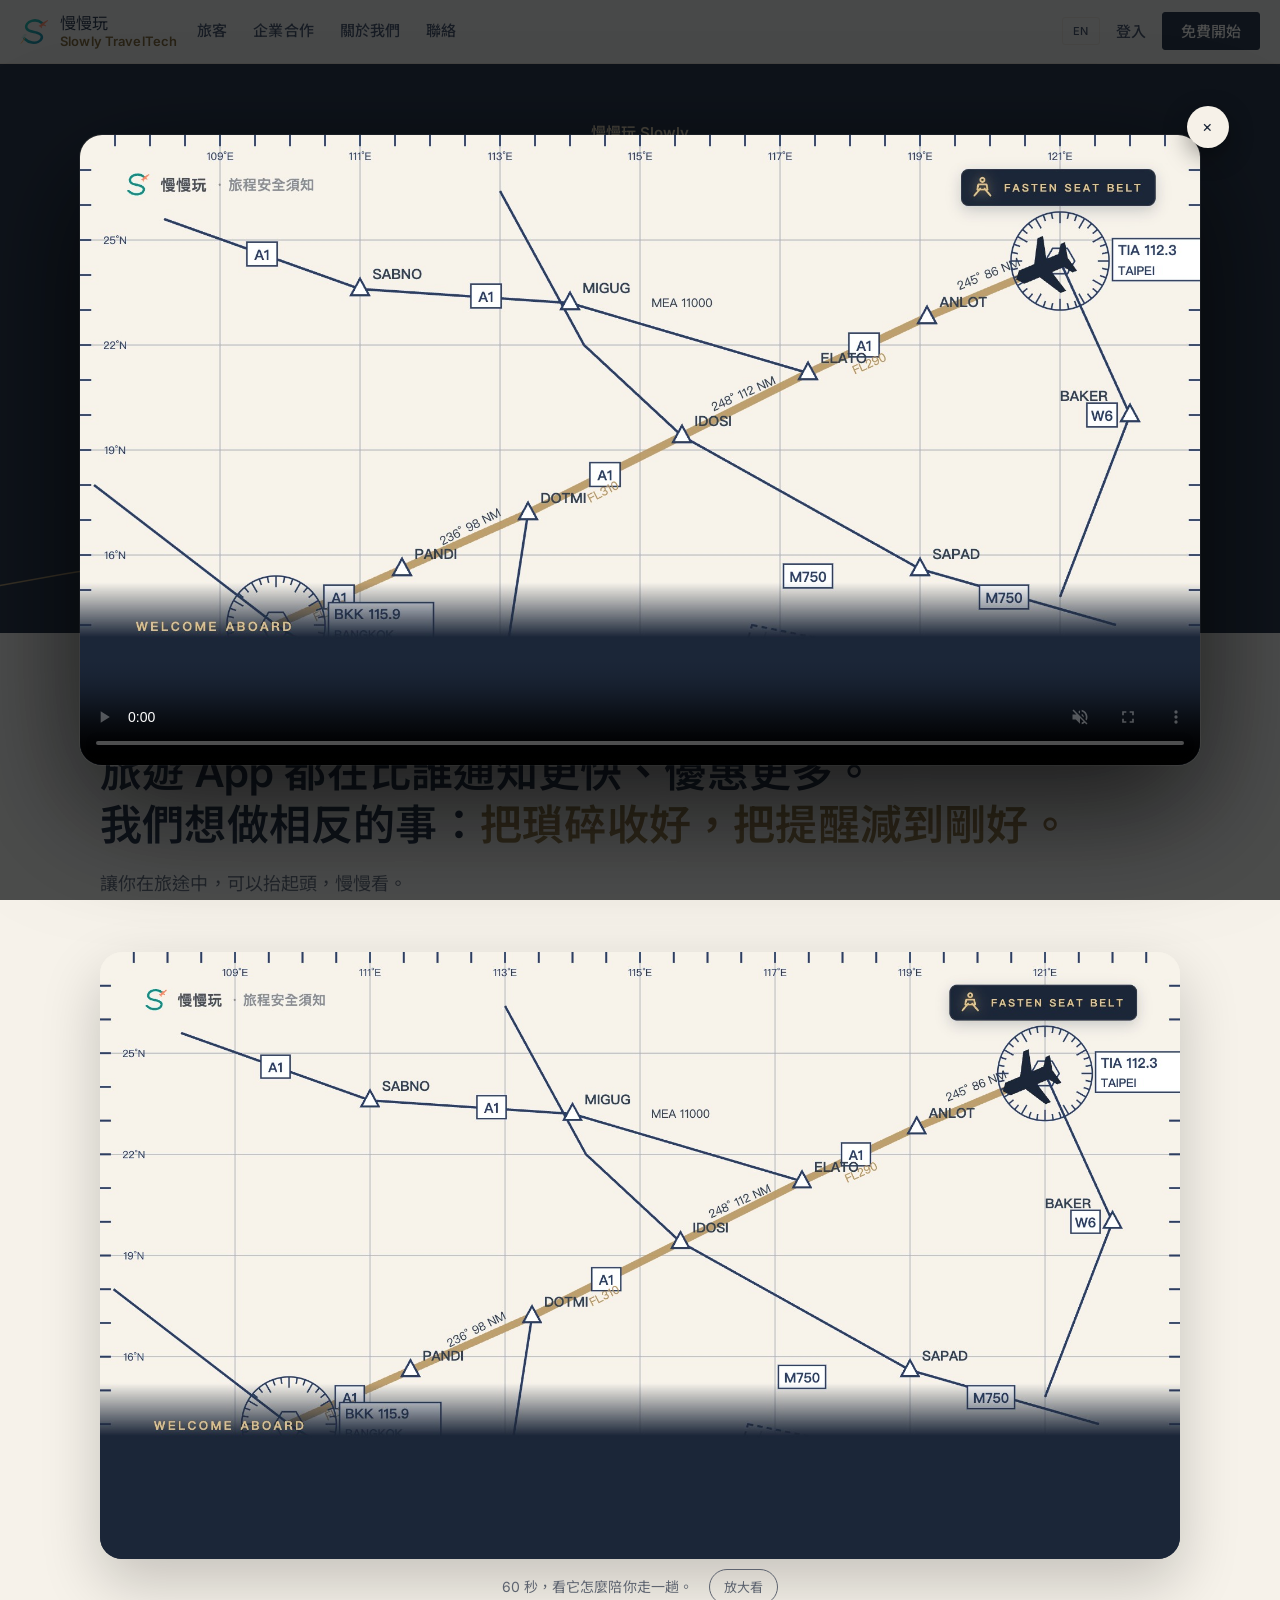
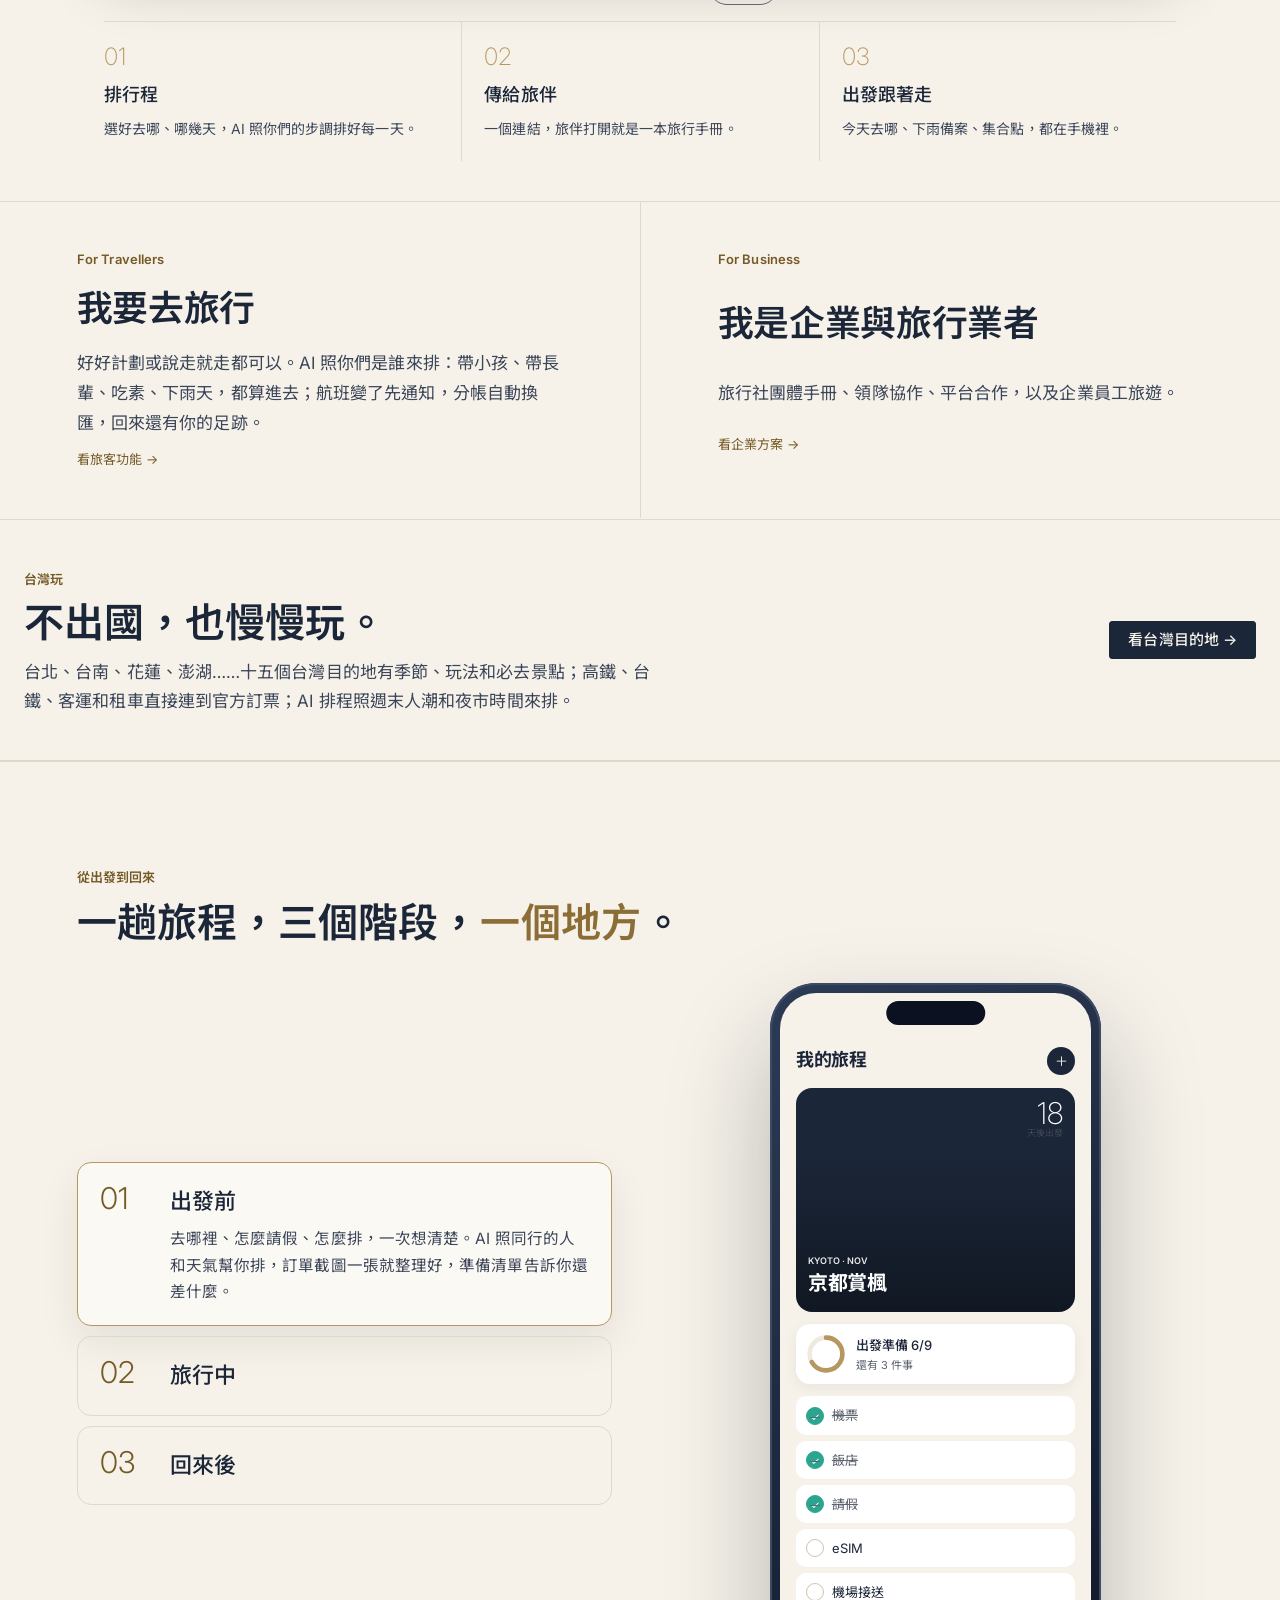
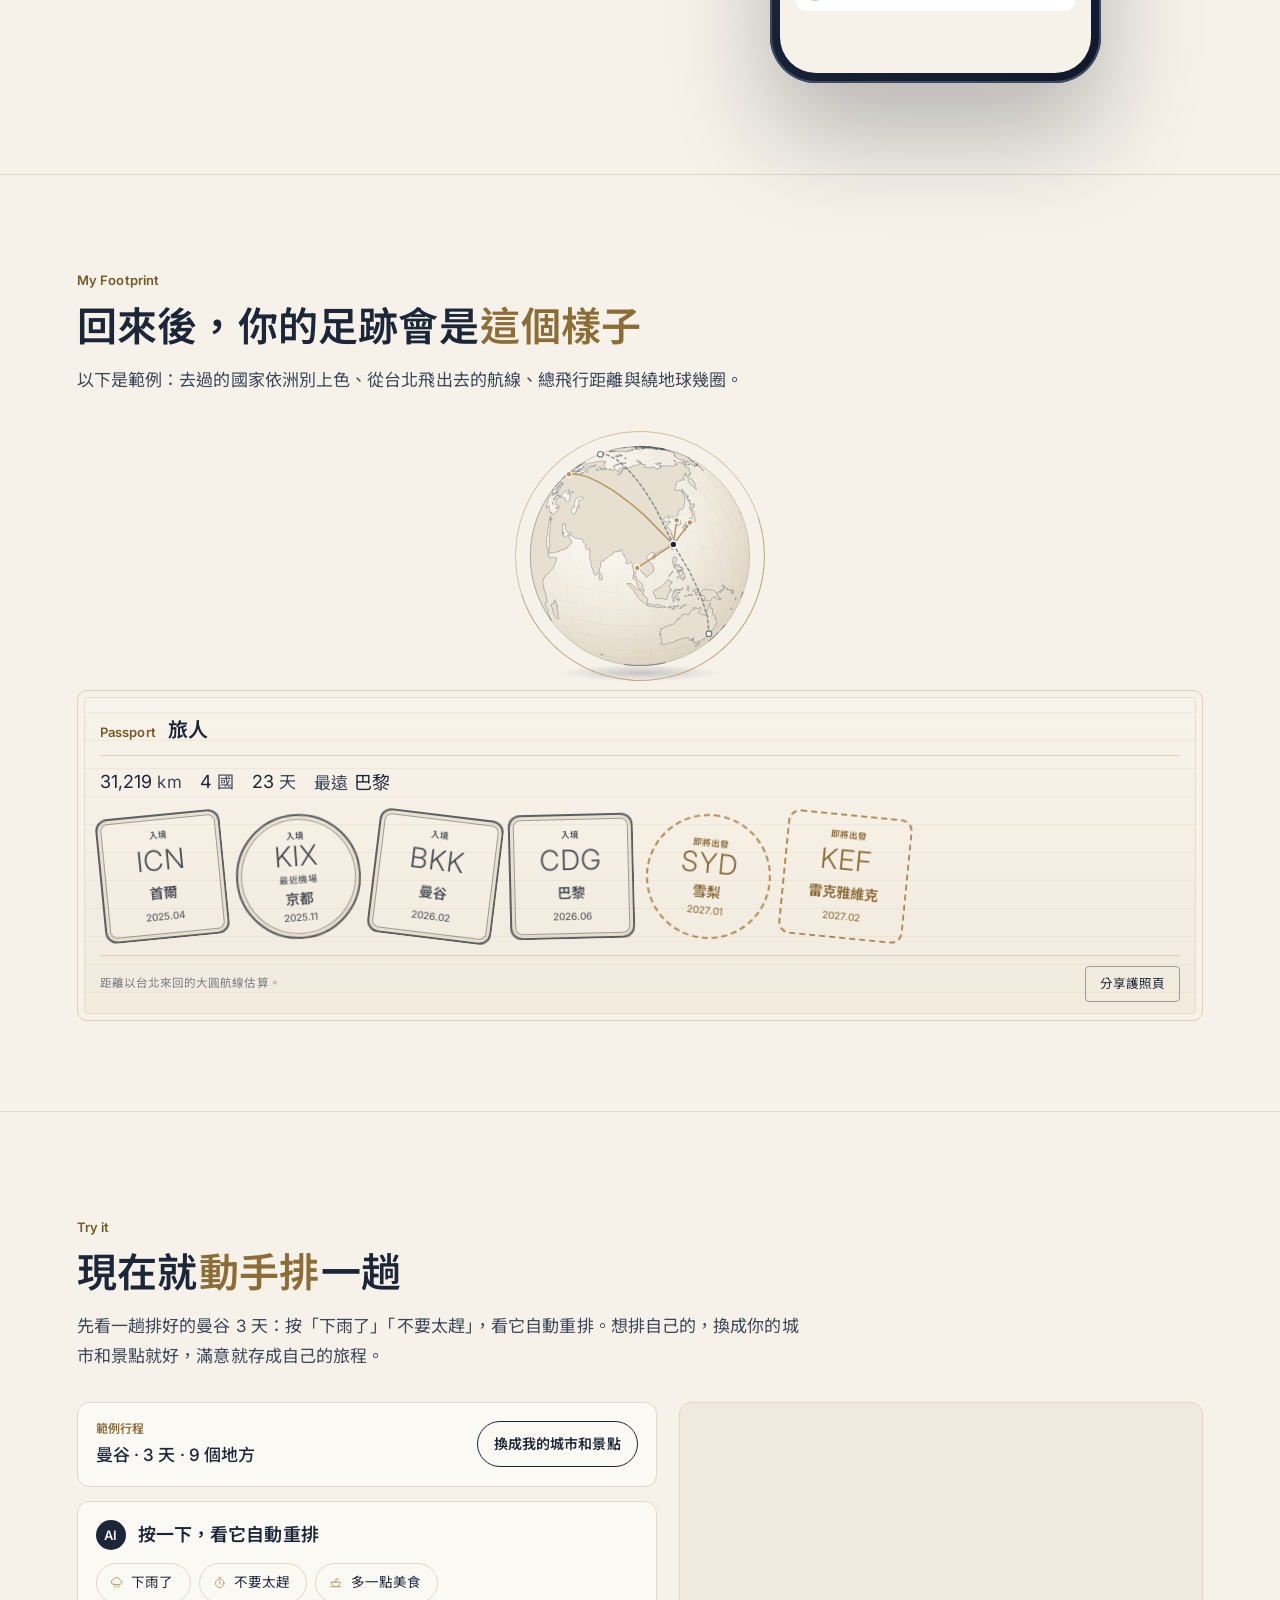
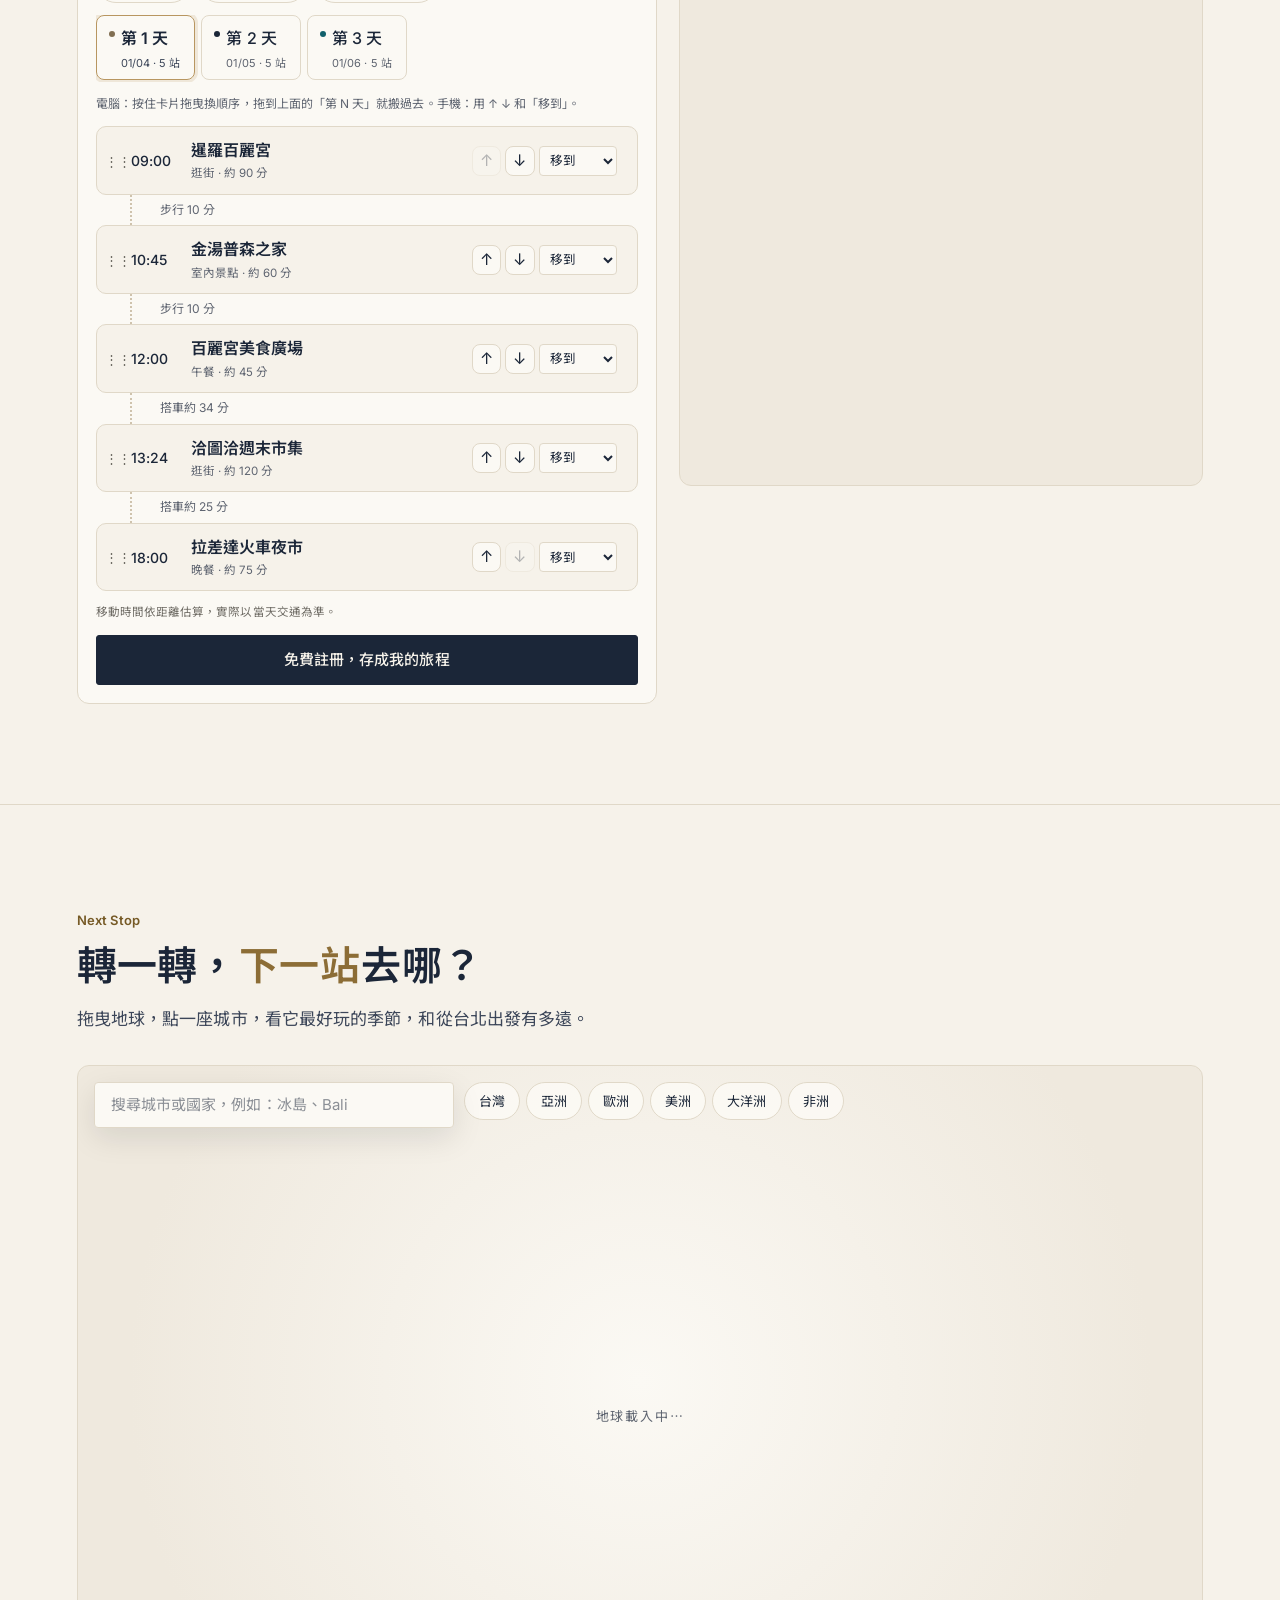
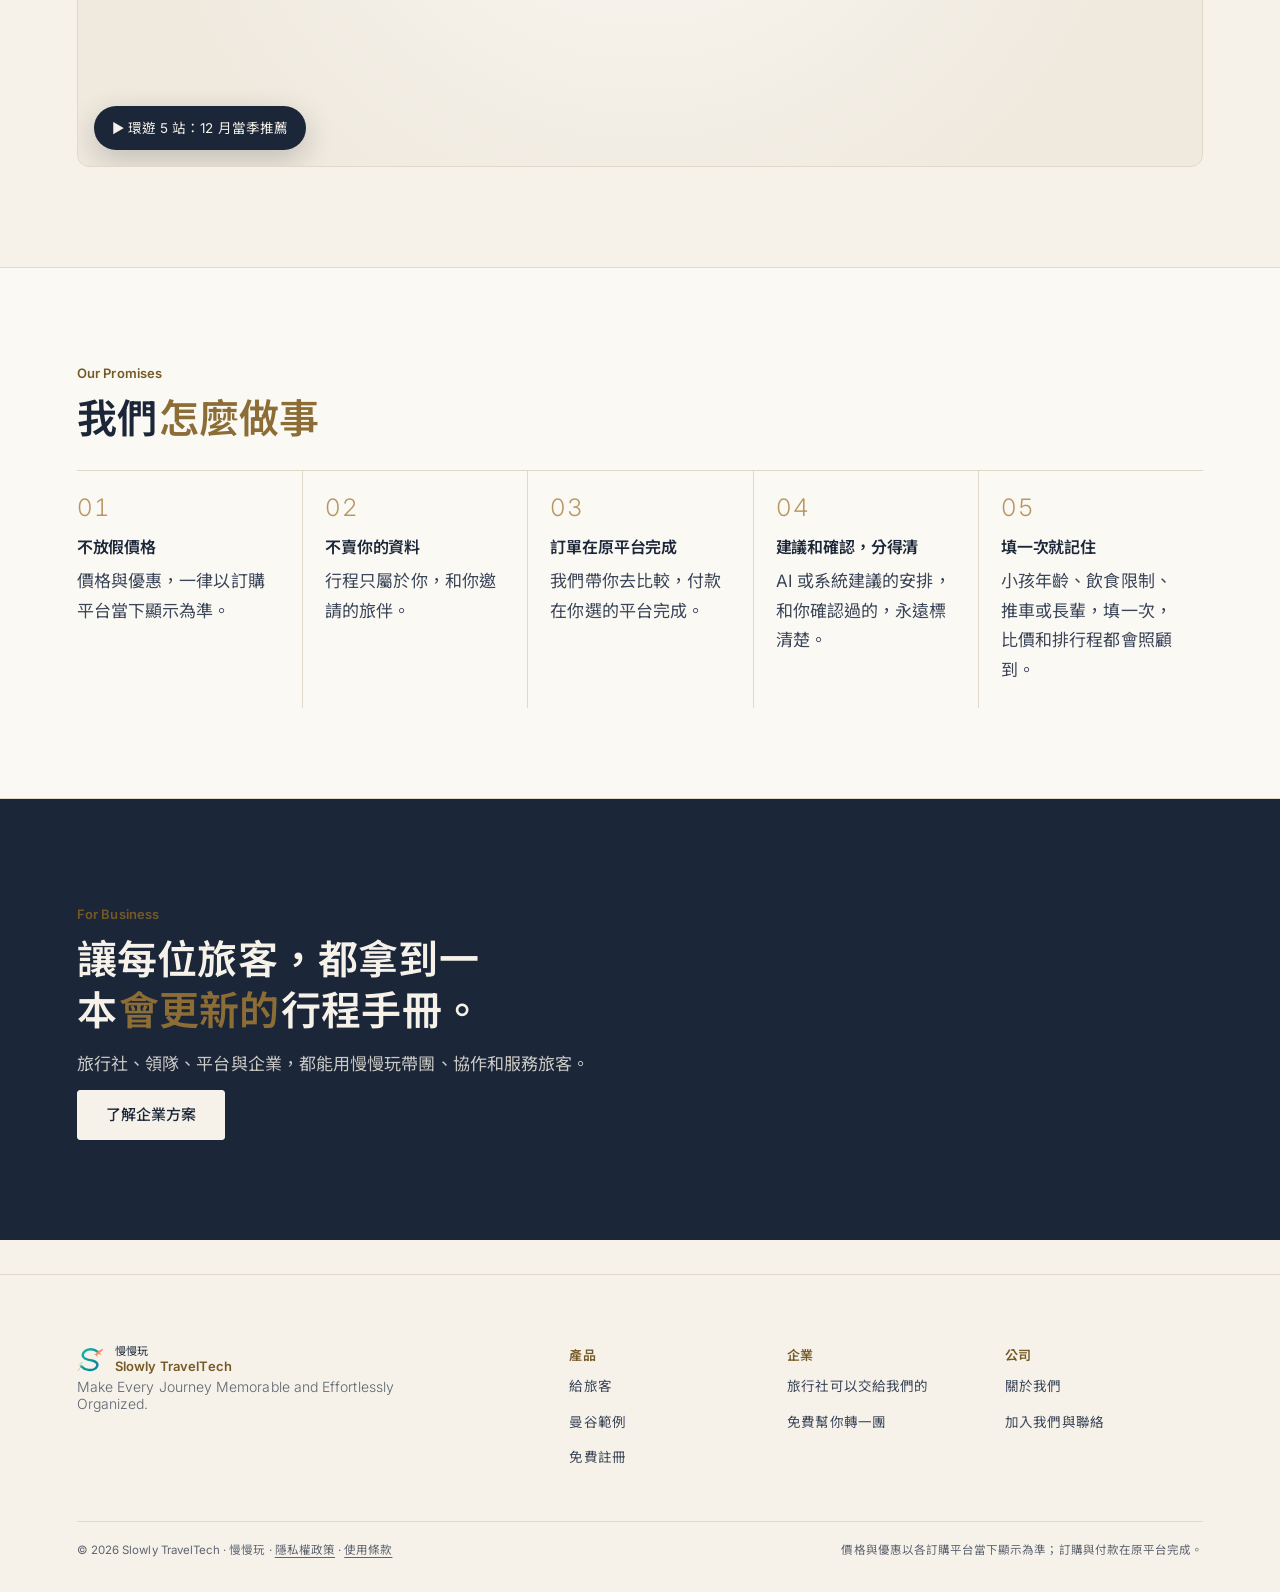
==== index.html @ e97dc0ae "Deploy 2026-11-14T19:51Z" ====
<!doctype html>
<html lang="zh-Hant" data-fonts="https://fonts.googleapis.com/css2?family=Inter:wght@300;400;500;600;700&amp;family=Montserrat:wght@200;300;400;500;600&amp;family=Noto+Sans+TC:wght@400;500;600;700&amp;family=Noto+Serif+TC:wght@600;700&amp;display=swap"><head>
    <script>try{var t=localStorage.getItem("st.theme");if(t==="light"||t==="dark")document.documentElement.setAttribute("data-theme",t)}catch(e){}</script>
    <meta charset="UTF-8">
    <link rel="icon" type="image/svg+xml" href="/favicon.svg">
    <meta name="viewport" content="width=device-width, initial-scale=1.0, viewport-fit=cover">
    <link rel="manifest" href="/manifest.webmanifest">
    <link rel="apple-touch-icon" href="/apple-touch-icon.png">
    <meta name="apple-mobile-web-app-capable" content="yes">
    <meta name="mobile-web-app-capable" content="yes">
    <meta name="apple-mobile-web-app-title" content="慢慢玩">
    <meta name="apple-mobile-web-app-status-bar-style" content="black">
    <meta name="theme-color" content="#111315">
    <title>慢慢玩 Slowly Travel</title>
    <!-- Web fonts load in the background (system fonts show first), so they never hold up the first paint. -->
    <link rel="preconnect" href="https://fonts.googleapis.com">
    <link rel="preconnect" href="https://fonts.gstatic.com" crossorigin="">
    
    
    <style>html{background:#f7f5f1}@media (prefers-color-scheme:dark){html{background:#0e1315}}#splash{z-index:9999;color:#1b2638;background:#f6f2ea;place-items:center;font-family:-apple-system,BlinkMacSystemFont,PingFang TC,sans-serif;transition:opacity .45s;display:grid;position:fixed;inset:0}@media (prefers-color-scheme:dark){html:not([data-theme=light]) #splash{color:#efe8da;background:#0e141e}}html[data-theme=dark] #splash{color:#efe8da;background:#0e141e}#splash.out{opacity:0;pointer-events:none}#splash .box{justify-items:center;gap:10px;display:grid;transform:translateY(-4vh)}#splash svg{width:min(46vw,200px);height:auto;overflow:visible}#splash .route{fill:none;stroke:url(#spTeal);stroke-width:37px;stroke-linecap:round;stroke-linejoin:round;stroke-dasharray:1;stroke-dashoffset:1px;animation:1s cubic-bezier(.6,0,.2,1) .1s forwards spDraw}#splash .trail{fill:none;stroke:#ffad51;stroke-width:13px;stroke-linecap:round;stroke-dasharray:1;stroke-dashoffset:1px;animation:.35s ease-out forwards spDraw}#splash .speed{stroke:#7acfc0;stroke-width:7px;stroke-linecap:round;opacity:0;animation:.3s .9s forwards spFade}#splash .plane{fill:#ff865f;opacity:0;animation:.2s 1.05s forwards spFade}#splash .mover{fill:#ff865f;opacity:0;animation:1s linear .1s forwards spMove}@keyframes spMove{0%,94%{opacity:1}to{opacity:0}}#splash .name{letter-spacing:4px;opacity:0;font-size:30px;font-weight:800;animation:.5s 1.05s forwards spUp}#splash .tag{opacity:0;color:#6c7a7f;font-size:12.5px;font-style:italic;animation:.5s 1.25s forwards spUp}@keyframes spDraw{to{stroke-dashoffset:0}}@keyframes spFade{to{opacity:1}}@keyframes spUp{0%{opacity:0;transform:translateY(8px)}to{opacity:1;transform:none}}@media (prefers-reduced-motion:reduce){#splash .route,#splash .trail{stroke-dashoffset:0;animation:none}#splash .speed,#splash .plane,#splash .name,#splash .tag{opacity:1;animation:none}#splash .mover{display:none}}</style>
    <script type="module" crossorigin="" src="/assets/index-DMIkO0XV.js"></script>
    <link rel="modulepreload" crossorigin="" href="/assets/rolldown-runtime-BCiCTKAo.js">
    <link rel="modulepreload" crossorigin="" href="/assets/react-BWPDF9mI.js">
    <link rel="modulepreload" crossorigin="" href="/assets/jsx-runtime-BB9-612F.js">
    <link rel="modulepreload" crossorigin="" href="/assets/preload-helper-7y9sWmk5.js">
    <link rel="modulepreload" crossorigin="" href="/assets/chunk-6KYCQHYJ-DQcMk07d.js">
    <link rel="modulepreload" crossorigin="" href="/assets/supabase-D91a9Iv4.js">
    <link rel="modulepreload" crossorigin="" href="/assets/coords-pobQV2vf.js">
    <link rel="modulepreload" crossorigin="" href="/assets/trips-D-4yYTew.js">
    <link rel="modulepreload" crossorigin="" href="/assets/world-uUk4-pn1.js">
    <link rel="modulepreload" crossorigin="" href="/assets/offline-BygWJne4.js">
    <link rel="modulepreload" crossorigin="" href="/assets/Logo-CnpI1TXA.js">
    <link rel="modulepreload" crossorigin="" href="/assets/TabBar-CEcFlORq.js">
    <link rel="stylesheet" crossorigin="" href="/assets/TabBar-BvXiDhT3.css">
    <link rel="stylesheet" crossorigin="" href="/assets/index-0y_d_IKF.css">
  <link rel="stylesheet" crossorigin="" href="/assets/pitch-B2k4QVOw.css"><link rel="stylesheet" crossorigin="" href="/assets/Shell-naMZUUMA.css"><link rel="stylesheet" crossorigin="" href="/assets/brand-BbSCTPzj.css"><link rel="stylesheet" crossorigin="" href="/assets/TourVideo-DqAeJHIO.css"><link rel="stylesheet" crossorigin="" href="/assets/Passport-BInIwWcR.css"></head>
  <body>
    
    
    <div id="root" data-pre="1"><div class="mmw site"><a href="#main" class="site-skip">跳到主要內容</a><header class="site-bar"><a class="site-logo" aria-label="慢慢玩 Slowly TravelTech" href="/" data-discover="true"><svg viewBox="-4 -26 428 392" width="30" height="27.476635514018692" aria-hidden="true" style="display: block; flex: 0 0 auto;"><defs><linearGradient id="teal_r_4_" x1="0" y1="0" x2="1" y2="1"><stop stop-color="#18b89f"></stop><stop offset="1" stop-color="#087f9c"></stop></linearGradient></defs><path d="M309 45 C269 12 216 0 164 15 C105 31 72 78 89 121 C108 167 179 168 237 184 C292 200 318 227 304 266 C288 309 230 332 168 324 C124 319 90 299 61 270" fill="none" stroke="url(#teal_r_4_)" stroke-width="37" stroke-linecap="round" stroke-linejoin="round"></path><path d="M64 262 C43 291 28 313 12 335" fill="none" stroke="#ffad51" stroke-width="13" stroke-linecap="round"></path><path d="M312 41 L392 13 Q400 11 403 17 Q405 22 398 27 L340 66 L363 86 Q367 90 364 94 Q361 98 356 95 L323 79 L300 96 L303 111 Q304 116 299 117 Q295 118 292 113 L280 91 L264 83 L261 77 Q260 73 265 72 L281 71 L300 53 Q304 49 312 41Z" fill="#ff865f" transform="rotate(-8 331 65)"></path><path d="M55 214h29M38 232h34M25 250h29" stroke="#7acfc0" stroke-width="7" stroke-linecap="round"></path></svg><span>慢慢玩<small>Slowly TravelTech</small></span></a><nav class="site-nav" aria-label="主選單"><a class="" href="/travelers" data-discover="true">旅客</a><a class="" href="/business" data-discover="true">企業合作</a><a class="" href="/about" data-discover="true">關於我們</a><a class="" href="/contact" data-discover="true">聯絡</a><span class="site-nav-end"><button type="button" class="site-lang" aria-label="Language">EN</button><a class="site-in" href="/login" data-discover="true">登入</a><a class="site-cta" href="/signup" data-discover="true">免費開始</a></span></nav><button type="button" class="site-burger" aria-expanded="false" aria-label="選單"><i></i><i></i></button></header><main id="main"><section class="rh"><svg class="rh-route" viewBox="0 0 1280 179" preserveAspectRatio="none" aria-hidden="true"><path class="rh-ghost" d="M-40 140 C 358 61, 819 39, 1178 98"></path><path class="rh-arc" d="M-40 140 C 358 61, 819 39, 1178 98" style="stroke-dasharray: 99999; stroke-dashoffset: 99999;"></path><g class="rh-land"><circle cx="1178" cy="98" r="4.5"></circle><text x="1178" y="132" text-anchor="middle">TPE</text><text class="sub" x="1178" y="150" text-anchor="middle">TAIWAN</text></g><g class="rh-plane" opacity="0"><g transform="rotate(90) scale(1.7) translate(-12 -12)"><path d="M21 16v-2l-8-5V3.5c0-.83-.67-1.5-1.5-1.5S10 2.67 10 3.5V9l-8 5v2l8-2.5V19l-2 1.5V22l3.5-1 3.5 1v-1.5L13 19v-5.5l8 2.5z"></path></g></g></svg><div class="rh-in"><p class="rh-eb">慢慢玩 Slowly</p><h1><span>好的旅行，</span><span>不是排得最滿，</span><br><span>是記得最多。</span></h1><p class="rh-lead">把瑣碎的安排交給慢慢玩，你在旅途中抬起頭，慢慢看。</p></div></section><section class="why rv in"><h2><span>旅遊 App 都在比誰</span><span>通知更快、優惠更多。</span><br><span>我們想做相反的事：</span><em><span>把瑣碎收好，</span><span>把提醒減到剛好。</span></em></h2><p>讓你在旅途中，可以抬起頭，慢慢看。</p></section><section class="why-video"><figure class="tour-inline"><video src="/video/tour-h.mp4" poster="/video/tour-h.jpg" preload="metadata" autoplay="" loop="" playsinline="" style="background-image: url(&quot;/video/tour-h.jpg&quot;); background-size: cover; background-position: center center;"></video><figcaption><span>60 秒，看它怎麼陪你走一趟。</span><button type="button">放大看</button></figcaption></figure></section><section class="how3s rv in" aria-label="怎麼用"><div><em>01</em><b>排行程</b><p>選好去哪、哪幾天，AI 照你們的步調排好每一天。</p></div><div><em>02</em><b>傳給旅伴</b><p>一個連結，旅伴打開就是一本旅行手冊。</p></div><div><em>03</em><b>出發跟著走</b><p>今天去哪、下雨備案、集合點，都在手機裡。</p></div></section><section class="doors"><a class="door rv in" href="/travelers" data-discover="true"><span class="eyebrow">For Travellers</span><b>我要去旅行</b><p>好好計劃或說走就走都可以。AI 照你們是誰來排：帶小孩、帶長輩、吃素、下雨天，都算進去；航班變了先通知，分帳自動換匯，回來還有你的足跡。</p><em>看旅客功能 →</em></a><a class="door rv in" href="/business" data-discover="true"><span class="eyebrow">For Business</span><b>我是企業與旅行業者</b><p>旅行社團體手冊、領隊協作、平台合作，以及企業員工旅遊。</p><em>看企業方案 →</em></a></section><section class="tw-strip rv in"><div><span class="eyebrow">台灣玩</span><h2>不出國，也慢慢玩。</h2><p>台北、台南、花蓮、澎湖……十五個台灣目的地有季節、玩法和必去景點；高鐵、台鐵、客運和租車直接連到官方訂票；AI 排程照週末人潮和夜市時間來排。</p></div><a class="site-cta" href="/explore?c=taiwan" data-discover="true">看台灣目的地 →</a></section><section class="sc2"><div class="sc2-head rv in"><span class="eyebrow">從出發到回來</span><h2>一趟旅程，三個階段，<em class="hl">一個地方</em>。</h2></div><div class="sc2-grid"><div class="sc2-tabs" role="tablist" aria-label="旅程階段"><button type="button" role="tab" aria-selected="true" class="on"><em>01</em><span><b>出發前</b><small>去哪裡、怎麼請假、怎麼排，一次想清楚。AI 照同行的人和天氣幫你排，訂單截圖一張就整理好，準備清單告訴你還差什麼。</small></span></button><button type="button" role="tab" aria-selected="false" class=""><em>02</em><span><b>旅行中</b><small>登機證、今天的路線、旅伴的更新，打開就有。登機門改了先通知你，分帳自動換匯。</small></span></button><button type="button" role="tab" aria-selected="false" class=""><em>03</em><span><b>回來後</b><small>飛了多遠、去過哪些國家，收成一頁屬於你的足跡。</small></span></button></div><p class="sc2-mtext">去哪裡、怎麼請假、怎麼排，一次想清楚。AI 照同行的人和天氣幫你排，訂單截圖一張就整理好，準備清單告訴你還差什麼。</p><div class="sc2-stage" aria-live="polite"><div class="sc-phone sc2-phone"><div class="sc-layer on"><div class="sc-screen"><div class="sc-top"><b>我的旅程</b><i>＋</i></div><div class="sc-cover" style="background-image: linear-gradient(rgba(0, 0, 0, 0) 30%, rgba(14, 20, 30, 0.8)), url(&quot;https://thumb.wikimedia.org/wikipedia/commons/thumb/a/ae/Kiyomizu-dera%2C_Kyoto%2C_November_2016_-02.jpg/500px-Kiyomizu-dera%2C_Kyoto%2C_November_2016_-02.jpg?utm_source=commons.wikimedia.org&amp;utm_campaign=imageinfo&amp;utm_content=thumbnail&quot;);"><span>KYOTO · NOV</span><b>京都賞楓</b><em>18<small>天後出發</small></em></div><div class="sc-ready"><svg viewBox="0 0 44 44"><circle cx="22" cy="22" r="18" class="bg"></circle><circle cx="22" cy="22" r="18" class="fg"></circle></svg><div><b>出發準備 6/9</b><small>還有 3 件事</small></div></div><ul class="sc-check"><li class="ok"><i>✓</i>機票</li><li class="ok"><i>✓</i>飯店</li><li class="ok"><i>✓</i>請假</li><li class=""><i></i>eSIM</li><li class=""><i></i>機場接送</li></ul></div></div><div class="sc-layer"><div class="sc-screen"><div class="sc-top"><b>第 1 天 · 京都</b><i>⋯</i></div><div class="sc-push"><i><svg class="si" viewBox="0 0 24 24" aria-hidden="true"><path d="M10.5 13.5 4 11l1-1.6 6.6 1.6 4.6-4.6a1.4 1.4 0 0 1 2 2l-4.6 4.6 1.6 6.6-1.6 1-2.5-6.5-3.3 3.3.3 2.4-1.1 1.1-1.5-3.2-3.2-1.5 1.1-1.1 2.4.3Z"></path></svg></i><span><b>航班 TPE → KIX</b><small>登機門公布：B7（第 1 航廈）</small></span><em>現在</em></div><div class="sc-bp"><small>BOARDING PASS</small><div><b>TPE</b><span><svg class="si" viewBox="0 0 24 24" aria-hidden="true"><path d="M10.5 13.5 4 11l1-1.6 6.6 1.6 4.6-4.6a1.4 1.4 0 0 1 2 2l-4.6 4.6 1.6 6.6-1.6 1-2.5-6.5-3.3 3.3.3 2.4-1.1 1.1-1.5-3.2-3.2-1.5 1.1-1.1 2.4.3Z"></path></svg></span><b>KIX</b></div><div class="sc-bp-t"><span>08:50</span><span>12:35</span></div><div class="sc-bp-f"><span><small>登機</small>08:10</span><span><small>登機門</small>B7</span><span><small>座位</small>32A</span></div></div><ol class="sc-day"><li><em>14:30</em>入住飯店 · 四條</li><li><em>16:00</em>清水寺</li><li><em>18:30</em>先斗町晚餐</li></ol></div></div><div class="sc-layer"><div class="sc-screen sc-after"><div class="sc-top"><b>我的足跡</b><i>↗</i></div><svg class="sc-globe" viewBox="0 0 120 120" aria-hidden="true"><defs><radialGradient id="scG" cx="36%" cy="30%" r="75%"><stop offset="0%" stop-color="#fffdf8"></stop><stop offset="65%" stop-color="#efe8dc"></stop><stop offset="100%" stop-color="#d8cdb9"></stop></radialGradient></defs><ellipse cx="60" cy="60" rx="56" ry="56" fill="none" stroke="#b89660" stroke-opacity=".5" transform="rotate(-18 60 60)"></ellipse><circle cx="60" cy="60" r="46" fill="url(#scG)" stroke="#cdbfa6"></circle><path d="M36 48c6-8 16-10 22-6s4 10 12 10 10-6 16-2M30 70c8 2 12 8 20 6s10-8 18-6 8 8 16 6" fill="none" stroke="#1b2638" stroke-opacity=".45" stroke-width=".8"></path><path d="M66 62 Q78 44 92 50" fill="none" stroke="#b89660" stroke-width="1.6"></path><path d="M66 62 Q58 78 46 80" fill="none" stroke="#b89660" stroke-width="1.6"></path><circle cx="66" cy="62" r="2.6" fill="#1b2638"></circle><circle cx="92" cy="50" r="2.2" fill="#b89660"></circle><circle cx="46" cy="80" r="2.2" fill="#b89660"></circle></svg><p class="sc-pline"><b>12,480</b> km · <b>3</b> 國 · <b>14</b> 天</p><div class="sc-stamps"><span class=""><b>ICN</b><small>首爾</small><em>2025.04</em></span><span class="round"><b>KIX</b><small>京都</small><em>2025.11</em></span><span class=""><b>BKK</b><small>曼谷</small><em>2026.02</em></span></div></div></div></div></div></div></section><section class="fp-sec"><div class="try-h rv in"><span class="eyebrow">My Footprint</span><h2>回來後，你的足跡會是<em class="hl">這個樣子</em></h2><p>以下是範例：去過的國家依洲別上色、從台北飛出去的航線、總飛行距離與繞地球幾圈。</p></div><div class="rv in"><div class="pp"><div class="pp-globe"><svg viewBox="0 0 280 280" role="img" aria-label="地球儀：從台北飛往 首爾、京都、曼谷、巴黎、雪梨、雷克雅維克"><defs><radialGradient id="ppLight" cx="36%" cy="30%" r="75%"><stop offset="0%" stop-color="#fffdf8"></stop><stop offset="60%" stop-color="#f1ebdf"></stop><stop offset="100%" stop-color="#ddd3c1"></stop></radialGradient><radialGradient id="ppShadow" cx="50%" cy="50%" r="50%"><stop offset="0%" stop-color="#1b2638" stop-opacity=".22"></stop><stop offset="100%" stop-color="#1b2638" stop-opacity="0"></stop></radialGradient></defs><ellipse cx="140" cy="266" rx="87.5" ry="9" fill="url(#ppShadow)"></ellipse><ellipse cx="140" cy="140" rx="134" ry="134" class="pp-orbit" transform="rotate(-18 140 140)"></ellipse><path d="M140,258L135.882,257.928L131.769,257.713L127.666,257.354L123.578,256.852L119.51,256.207L115.466,255.421L111.453,254.495L107.475,253.429L103.536,252.225L99.642,250.884L95.796,249.408L92.005,247.798L88.272,246.058L84.602,244.188L81,242.191L77.47,240.07L74.015,237.826L70.641,235.464L67.352,232.985L64.151,230.393L61.043,227.691L58.03,224.882L55.118,221.97L52.309,218.957L49.607,215.849L47.015,212.648L44.536,209.359L42.174,205.985L39.93,202.53L37.809,199L35.812,195.398L33.942,191.728L32.202,187.995L30.592,184.204L29.116,180.358L27.775,176.464L26.571,172.525L25.505,168.547L24.579,164.534L23.793,160.49L23.148,156.422L22.646,152.334L22.287,148.231L22.072,144.118L22,140L22.072,135.882L22.287,131.769L22.646,127.666L23.148,123.578L23.793,119.51L24.579,115.466L25.505,111.453L26.571,107.475L27.775,103.536L29.116,99.642L30.592,95.796L32.202,92.005L33.942,88.272L35.812,84.602L37.809,81L39.93,77.47L42.174,74.015L44.536,70.641L47.015,67.352L49.607,64.151L52.309,61.043L55.118,58.03L58.03,55.118L61.043,52.309L64.151,49.607L67.352,47.015L70.641,44.536L74.015,42.174L77.47,39.93L81,37.809L84.602,35.812L88.272,33.942L92.005,32.202L95.796,30.592L99.642,29.116L103.536,27.775L107.475,26.571L111.453,25.505L115.466,24.579L119.51,23.793L123.578,23.148L127.666,22.646L131.769,22.287L135.882,22.072L140,22L144.118,22.072L148.231,22.287L152.334,22.646L156.422,23.148L160.49,23.793L164.534,24.579L168.547,25.505L172.525,26.571L176.464,27.775L180.358,29.116L184.204,30.592L187.995,32.202L191.728,33.942L195.398,35.812L199,37.809L202.53,39.93L205.985,42.174L209.359,44.536L212.648,47.015L215.849,49.607L218.957,52.309L221.97,55.118L224.882,58.03L227.691,61.043L230.393,64.151L232.985,67.352L235.464,70.641L237.826,74.015L240.07,77.47L242.191,81L244.188,84.602L246.058,88.272L247.798,92.005L249.408,95.796L250.884,99.642L252.225,103.536L253.429,107.475L254.495,111.453L255.421,115.466L256.207,119.51L256.852,123.578L257.354,127.666L257.713,131.769L257.928,135.882L258,140L257.928,144.118L257.713,148.231L257.354,152.334L256.852,156.422L256.207,160.49L255.421,164.534L254.495,168.547L253.429,172.525L252.225,176.464L250.884,180.358L249.408,184.204L247.798,187.995L246.058,191.728L244.188,195.398L242.191,199L240.07,202.53L237.826,205.985L235.464,209.359L232.985,212.648L230.393,215.849L227.691,218.957L224.882,221.97L221.97,224.882L218.957,227.691L215.849,230.393L212.648,232.985L209.359,235.464L205.985,237.826L202.53,240.07L199,242.191L195.398,244.188L191.728,246.058L187.995,247.798L184.204,249.408L180.358,250.884L176.464,252.225L172.525,253.429L168.547,254.495L164.534,255.421L160.49,256.207L156.422,256.852L152.334,257.354L148.231,257.713L144.118,257.928L140,258Z" fill="url(#ppLight)" class="pp-sphere"></path><path d="M22.282,131.854L25.793,111.304L33.339,91.768L44.653,73.936L59.336,58.437L76.868,45.82L96.631,36.531L117.925,30.896L140,29.116M139.045,257.996L138.3,252.529L137.713,236.648L137.337,211.821L137.208,180.347L137.421,134.842L138.026,90.123L138.932,52.997L140,29.116M257.718,148.146L257.967,140.955L255.7,119.304L248.987,98.449L238.086,79.19L223.415,62.269L205.539,48.334L185.144,37.922L163.014,31.433L140,29.116M140.955,22.004L140,29.116M22,140L22.024,140.806L22.239,142.565L22.678,144.32L23.34,146.066L24.225,147.8L25.33,149.52L26.653,151.222L28.192,152.902L29.944,154.558L31.906,156.186L34.073,157.783L36.442,159.347L39.008,160.873L41.766,162.36L44.711,163.804L47.837,165.203L51.139,166.554L54.611,167.854L58.244,169.102L62.034,170.294L65.971,171.428L70.05,172.503L74.262,173.515L78.599,174.464L83.052,175.347L87.615,176.163L92.277,176.91L97.029,177.587L101.864,178.193L106.771,178.725L111.741,179.184L116.766,179.568L121.834,179.877L126.937,180.11L132.065,180.267L137.208,180.347L142.356,180.35L147.5,180.277L152.63,180.127L157.735,179.9L162.807,179.597L167.835,179.219L172.811,178.767L177.723,178.24L182.565,177.641L187.325,176.97L191.995,176.229L196.566,175.419L201.029,174.541L205.376,173.598L209.599,172.591L213.689,171.521L217.639,170.392L221.441,169.205L225.088,167.962L228.573,166.666L231.89,165.319L235.031,163.924L237.992,162.484L240.766,161.001L243.349,159.477L245.734,157.917L247.919,156.322L249.898,154.697L251.668,153.043L253.225,151.365L254.566,149.665L255.69,147.947L256.593,146.213L257.275,144.468L257.733,142.714L257.967,140.955L258,140M32.172,187.929L26.969,173.318L24.027,158.042L23.404,142.404L25.113,126.719L29.532,110.101L36.522,94.18L45.92,79.325L57.509,65.883L71.018,54.165L86.133,44.446L102.501,36.951L119.742,31.854M55.995,222.869L48.281,213.998L41.714,204.201L36.377,193.601L32.336,182.331L29.642,170.531L28.328,158.349L29.891,133.451L34.126,116.575L40.825,100.244L49.833,84.838L60.94,70.717L73.887,58.208L88.373,47.602L104.061,39.148L120.585,33.041M77.377,240.012L66.7,232.022L57.397,222.308L49.641,211.052L43.579,198.465L39.323,184.782L36.953,170.26L36.515,155.171L38.015,139.798L41.937,122.677L48.143,105.96L56.486,90.035L66.773,75.273L78.765,62.018L92.182,50.578L106.712,41.22L122.017,34.16M93.592,248.491L82.056,242.072L71.859,233.294L63.239,222.358L56.393,209.519L51.48,195.072L48.614,179.351L47.86,162.721L49.238,145.565L52.728,128.223L58.251,111.155L65.676,94.758L74.831,79.415L85.503,65.481L97.444,53.282L110.375,43.102L123.996,35.177M105.983,252.99L95.13,248.115L85.448,240.418L77.191,230.1L70.572,217.43L65.766,202.739L62.897,186.411L62.04,168.872L63.218,150.579L66.171,133.044L70.843,115.671L77.124,98.864L84.869,83.014L93.898,68.491L103.999,55.633L114.938,44.738L126.461,36.061M115.925,255.518L106.829,251.929L98.665,245.196L91.663,235.508L86.018,223.137L81.889,208.43L79.393,191.801L78.6,173.717L79.531,154.686L85.536,119.37L96.583,85.963L103.693,70.957L111.648,57.559L120.263,46.079L129.338,36.785M124.359,256.959L117.754,254.327L111.803,248.337L106.681,239.165L102.537,227.08L99.493,212.438L97.639,195.667L97.682,157.761L101.885,122.14L109.615,88.172L120.158,59.001L132.538,37.328M131.914,257.723L128.27,255.692L124.98,250.178L119.841,229.464L117.112,198.058L117.119,159.712L119.391,123.897L123.571,89.572L129.272,59.916L135.965,37.672M146.127,257.841L148.917,255.91L151.437,250.476L155.375,229.856L157.469,198.454L157.466,160.039L155.731,124.191L152.541,89.807L148.189,60.069L143.08,37.729M153.527,257.222L159.365,254.789L164.629,248.956L169.164,239.895L172.835,227.876L177.179,196.46L177.15,158.405L173.461,122.719L166.675,88.633L157.419,59.302L146.551,37.441M161.67,255.993L170.15,252.698L177.772,246.191L184.317,236.658L189.598,224.369L193.467,209.676L195.811,192.997L196.565,174.808L195.706,155.626L190.174,120.217L179.998,86.638L166.119,58L158.182,46.386L149.823,36.951M171.126,253.821L181.592,249.324L190.947,241.906L198.94,231.764L205.359,219.171L210.03,204.461L212.831,188.029L213.685,170.313L212.569,151.788L209.778,134.206L205.363,116.759L199.426,99.854L192.106,83.882L183.573,69.217L174.026,56.2L163.687,45.133L152.796,36.274M182.736,249.989L194.217,244.006L204.394,235.522L213.022,224.741L219.894,211.922L224.846,197.374L227.756,181.446L228.557,164.521L227.228,147.006L223.873,129.609L218.565,112.453L211.429,95.938L202.631,80.449L192.374,66.346L180.899,53.958L168.471,43.572L155.381,35.431M197.756,242.899L208.851,235.312L218.563,225.81L226.696,214.584L233.086,201.859L237.607,187.891L240.166,172.961L240.713,157.368L239.236,141.427L235.419,124.244L229.381,107.427L221.263,91.369L211.253,76.443L199.584,62.996L186.529,51.342L172.39,41.751L157.498,34.448M217.689,228.816L226.437,220.036L233.942,210.105L240.095,199.165L244.807,187.373L248.012,174.9L249.662,161.925L249.735,148.634L248.228,135.219L244.066,118.274L237.481,101.836L228.626,86.286L217.709,71.986L204.984,59.269L190.745,48.431L175.325,39.725L159.084,33.353M241.754,199.75L249.512,183.274L254.2,165.584L255.687,147.178L253.932,128.571L249.55,111.882L242.618,95.848L233.298,80.842L221.805,67.212L208.409,55.277L193.42,45.314L177.187,37.555L160.089,32.181M247.828,92.071L241.402,79.902L233.378,68.679L223.885,58.579L213.069,49.762L201.103,42.366L188.175,36.508L174.488,32.279L160.258,29.748M224.005,57.131L210.407,45.738L194.807,37.027L177.647,31.247L159.415,28.56M202.623,39.988L192.414,34.576L181.466,30.647L169.935,28.258L157.983,27.441M186.408,31.509L171.699,27.213L156.004,26.424M174.017,27.01L164.008,25.176L153.539,25.54M164.075,24.482L157.482,23.893L150.662,24.816M155.641,23.041L147.462,24.274M148.086,22.277L144.035,23.93M133.873,22.159L136.92,23.872M126.473,22.778L133.449,24.16M118.33,24.007L130.177,24.65M108.874,26.179L117.85,24.769L127.204,25.327M97.264,30.011L110.544,26.559L124.619,26.17M82.244,37.101L101.461,29.515L122.502,27.154M62.311,51.184L75.034,41.878L89.267,34.854L104.681,30.275L120.916,28.249M38.246,80.25L45.072,70.1L53.099,60.834L62.226,52.569L72.337,45.411L83.304,39.45L94.988,34.761L107.242,31.404L119.911,29.421M94.21,248.753L95.57,249.305L97.305,249.955L99.122,250.579L101.017,251.175L102.986,251.742L105.025,252.279L107.131,252.786L109.299,253.26L111.526,253.702L113.807,254.11L116.138,254.483L118.515,254.822L120.932,255.124L123.386,255.391L125.871,255.62L128.383,255.812L130.917,255.967L133.469,256.083L136.033,256.162L138.604,256.202L141.178,256.203L143.75,256.167L146.315,256.091L148.868,255.978L151.403,255.827L153.918,255.638L156.405,255.412L158.862,255.148L161.282,254.849L163.662,254.513L165.997,254.143L168.283,253.738L170.514,253.299L172.688,252.827L174.799,252.324L176.844,251.789L178.819,251.224L180.721,250.631L182.544,250.009L184.287,249.361L185.794,248.752M71.666,236.2L71.911,236.373L73.434,237.378L75.083,238.359L76.856,239.315L78.749,240.243L80.759,241.142L82.881,242.01L85.113,242.846L87.448,243.648L89.884,244.414L92.415,245.144L95.037,245.834L97.744,246.485L100.532,247.095L103.395,247.663L106.327,248.187L109.324,248.667L112.379,249.102L115.487,249.492L118.641,249.834L121.836,250.129L125.065,250.376L128.323,250.574L131.603,250.724L134.899,250.825L138.205,250.876L141.515,250.879L144.821,250.831L148.118,250.735L151.4,250.589L154.66,250.395L157.892,250.152L161.09,249.861L164.248,249.522L167.36,249.137L170.42,248.706L173.421,248.23L176.36,247.709L179.229,247.145L182.023,246.538L184.737,245.891L187.366,245.203L189.905,244.478L192.349,243.714L194.694,242.916L196.934,242.083L199.066,241.217L201.085,240.32L202.988,239.394L204.771,238.441L206.431,237.462L207.965,236.459L208.332,236.202M53.935,220.727L54.35,221.158L55.692,222.427L57.195,223.674L58.855,224.897L60.67,226.095L62.635,227.264L64.748,228.403L67.004,229.51L69.399,230.581L71.929,231.616L74.588,232.612L77.371,233.568L80.274,234.481L83.291,235.35L86.415,236.173L89.642,236.949L92.964,237.676L96.376,238.352L99.87,238.977L103.442,239.55L107.083,240.068L110.786,240.532L114.545,240.94L118.353,241.291L122.201,241.586L126.084,241.822L129.993,242.001L133.921,242.121L137.861,242.182L141.805,242.185L145.745,242.128L149.675,242.013L153.586,241.84L157.471,241.608L161.323,241.319L165.134,240.972L168.898,240.569L172.606,240.11L176.253,239.596L179.83,239.028L183.332,238.407L186.751,237.735L190.081,237.012L193.316,236.241L196.449,235.422L199.475,234.556L202.387,233.647L205.181,232.695L207.851,231.702L210.392,230.67L212.798,229.602L215.066,228.498L217.192,227.362L219.17,226.195L220.997,225L222.671,223.778L224.187,222.533L225.542,221.266L226.064,220.728M40.097,202.797L40.693,203.687L41.839,205.16L43.172,206.615L44.689,208.049L46.388,209.459L48.264,210.843L50.316,212.196L52.538,213.518L54.927,214.806L57.477,216.057L60.185,217.268L63.044,218.438L66.051,219.565L69.197,220.645L72.479,221.677L75.889,222.659L79.421,223.59L83.069,224.467L86.825,225.289L90.682,226.054L94.633,226.76L98.67,227.407L102.786,227.993L106.973,228.518L111.223,228.979L115.527,229.376L119.878,229.709L124.268,229.977L128.687,230.178L133.128,230.314L137.582,230.383L142.041,230.386L146.495,230.323L150.938,230.192L155.359,229.996L159.751,229.734L164.106,229.407L168.415,229.015L172.669,228.559L176.862,228.04L180.984,227.459L185.029,226.817L188.987,226.116L192.853,225.356L196.617,224.539L200.274,223.666L203.816,222.74L207.237,221.762L210.53,220.734L213.688,219.658L216.707,218.535L219.579,217.369L222.3,216.161L224.864,214.913L227.266,213.629L229.503,212.31L231.569,210.958L233.46,209.577L235.174,208.17L236.707,206.738L238.055,205.284L239.217,203.812L239.903,202.796M30.097,182.957L30.376,183.624L31.207,185.254L32.245,186.871L33.489,188.47L34.935,190.049L36.581,191.604L38.425,193.134L40.461,194.635L42.687,196.104L45.098,197.539L47.69,198.936L50.457,200.293L53.395,201.608L56.498,202.877L59.76,204.099L63.175,205.271L66.735,206.391L70.436,207.457L74.268,208.467L78.226,209.419L82.302,210.31L86.487,211.14L90.774,211.907L95.155,212.609L99.621,213.245L104.164,213.814L108.775,214.314L113.446,214.745L118.167,215.107L122.93,215.397L127.725,215.616L132.544,215.763L137.376,215.838L142.214,215.841L147.048,215.772L151.868,215.631L156.666,215.418L161.431,215.134L166.157,214.779L170.832,214.353L175.448,213.859L179.998,213.296L184.471,212.665L188.859,211.969L193.154,211.207L197.348,210.383L201.433,209.496L205.401,208.55L209.245,207.545L212.957,206.484L216.53,205.368L219.957,204.2L223.232,202.982L226.348,201.717L229.3,200.406L232.083,199.052L234.689,197.659L237.116,196.227L239.358,194.761L241.411,193.262L243.27,191.735L244.933,190.181L246.396,188.604L247.657,187.007L248.713,185.392L249.562,183.763L249.903,182.958M24.032,161.806L24.46,163.509L25.113,165.228L25.984,166.937L27.072,168.63L28.375,170.306L29.891,171.961L31.616,173.592L33.548,175.195L35.682,176.768L38.015,178.307L40.542,179.811L43.258,181.275L46.159,182.697L49.238,184.075L52.489,185.405L55.908,186.686L59.486,187.914L63.218,189.088L67.096,190.205L71.113,191.264L75.26,192.261L79.531,193.195L83.918,194.065L88.41,194.869L93.002,195.604L97.682,196.271L102.443,196.867L107.276,197.392L112.171,197.843L117.119,198.222L122.11,198.526L127.136,198.756L132.186,198.91L137.25,198.989L142.321,198.992L147.386,198.92L152.438,198.772L157.466,198.549L162.46,198.251L167.412,197.878L172.312,197.433L177.15,196.914L181.918,196.324L186.606,195.664L191.205,194.934L195.706,194.136L200.102,193.271L204.383,192.342L208.541,191.35L212.569,190.297L216.459,189.185L220.204,188.016L223.795,186.792L227.228,185.516L230.494,184.189L233.588,182.816L236.503,181.397L239.236,179.936L241.779,178.436L244.128,176.899L246.279,175.329L248.228,173.728L249.971,172.1L251.505,170.447L252.826,168.773L253.932,167.081L254.822,165.373L255.493,163.655L255.944,161.927L255.968,161.807M23.825,119.805L23.816,121.539L24.028,123.271L24.46,124.999L25.113,126.719L25.984,128.427L27.072,130.121L28.375,131.797L29.891,133.451L31.616,135.082L33.548,136.685L35.682,138.258L38.015,139.798L40.542,141.301L43.258,142.765L46.159,144.188L49.238,145.565L52.489,146.896L55.908,148.177L59.486,149.405L63.218,150.579L67.096,151.696L71.113,152.754L75.26,153.751L79.531,154.686L83.918,155.556L88.41,156.359L93.002,157.095L97.682,157.761L102.443,158.358L107.276,158.882L112.171,159.334L117.119,159.712L122.11,160.017L127.136,160.246L132.186,160.401L137.25,160.479L142.321,160.483L147.386,160.41L152.438,160.262L157.466,160.039L162.46,159.741L167.412,159.369L172.312,158.923L177.15,158.405L181.918,157.815L186.606,157.154L191.205,156.424L195.706,155.626L200.102,154.762L204.383,153.833L208.541,152.841L212.569,151.788L216.459,150.676L220.204,149.506L223.795,148.283L227.228,147.006L230.494,145.68L233.588,144.306L236.503,142.888L239.236,141.427L241.779,139.927L244.128,138.39L246.279,136.82L248.228,135.219L249.971,133.59L251.505,131.938L252.826,130.263L253.932,128.571L254.822,126.864L255.493,125.145L255.944,123.418L256.175,121.686L256.184,119.952L255.972,118.219L255.968,118.194M24.032,118.193L23.825,119.805M29.147,101.178L29.138,102.833L29.34,104.486L29.753,106.135L30.376,107.776L31.207,109.406L32.245,111.022L33.489,112.621L34.935,114.2L36.581,115.756L38.425,117.285L40.461,118.786L42.687,120.255L45.098,121.69L47.69,123.087L50.457,124.444L53.395,125.759L56.498,127.028L59.76,128.25L63.175,129.422L66.735,130.542L70.436,131.608L74.268,132.618L78.226,133.57L82.302,134.461L86.487,135.291L90.774,136.058L95.155,136.76L99.621,137.396L104.164,137.965L108.775,138.465L113.446,138.896L118.167,139.258L122.93,139.548L127.725,139.767L132.544,139.914L137.376,139.989L142.214,139.992L147.048,139.923L151.868,139.782L156.666,139.569L161.431,139.285L166.157,138.93L170.832,138.504L175.448,138.01L179.998,137.447L184.471,136.816L188.859,136.12L193.154,135.359L197.348,134.534L201.433,133.647L205.401,132.701L209.245,131.696L212.957,130.635L216.53,129.519L219.957,128.351L223.232,127.133L226.348,125.868L229.3,124.557L232.083,123.203L234.689,121.81L237.116,120.378L239.358,118.912L241.411,117.414L243.27,115.886L244.933,114.332L246.396,112.755L247.657,111.158L248.713,109.543L249.562,107.914L250.202,106.274L250.633,104.626L250.853,102.973L250.862,101.318L250.66,99.665L250.247,98.016L249.903,97.043M30.097,97.042L29.798,97.877L29.367,99.525L29.147,101.178M37.838,83.731L37.829,85.256L38.016,86.78L38.396,88.299L38.97,89.811L39.736,91.314L40.693,92.803L41.839,94.277L43.172,95.732L44.689,97.166L46.388,98.576L48.264,99.959L50.316,101.313L52.538,102.635L54.927,103.922L57.477,105.173L60.185,106.385L63.044,107.555L66.051,108.681L69.197,109.761L72.479,110.793L75.889,111.776L79.421,112.706L83.069,113.583L86.825,114.405L90.682,115.17L94.633,115.876L98.67,116.523L102.786,117.11L106.973,117.634L111.223,118.095L115.527,118.492L119.878,118.825L124.268,119.093L128.687,119.295L133.128,119.43L137.582,119.5L142.041,119.503L146.495,119.439L150.938,119.309L155.359,119.112L159.751,118.85L164.106,118.523L168.415,118.131L172.669,117.675L176.862,117.156L180.984,116.575L185.029,115.934L188.987,115.232L192.853,114.472L196.617,113.655L200.274,112.783L203.816,111.857L207.237,110.878L210.53,109.85L213.688,108.774L216.707,107.652L219.579,106.485L222.3,105.277L224.864,104.03L227.266,102.745L229.503,101.426L231.569,100.075L233.46,98.694L235.174,97.286L236.707,95.854L238.055,94.4L239.217,92.928L240.19,91.44L240.973,89.939L241.563,88.427L241.96,86.908L242.162,85.385L242.171,83.86L241.984,82.337L241.604,80.817L241.03,79.305L240.264,77.803L239.903,77.203M40.097,77.204L39.81,77.676L39.027,79.177L38.437,80.689L38.04,82.208L37.838,83.731M49.632,67.994L49.625,69.343L49.79,70.69L50.126,72.034L50.634,73.372L51.311,74.701L52.158,76.018L53.171,77.322L54.35,78.609L55.692,79.877L57.195,81.124L58.855,82.348L60.67,83.546L62.635,84.715L64.748,85.854L67.004,86.96L69.399,88.032L71.929,89.067L74.588,90.063L77.371,91.019L80.274,91.932L83.291,92.801L86.415,93.624L89.642,94.4L92.964,95.126L96.376,95.803L99.87,96.428L103.442,97L107.083,97.519L110.786,97.982L114.545,98.39L118.353,98.742L122.201,99.036L126.084,99.273L129.993,99.452L133.921,99.572L137.861,99.633L141.805,99.635L145.745,99.579L149.675,99.464L153.586,99.29L157.471,99.059L161.323,98.769L165.134,98.422L168.898,98.019L172.606,97.56L176.253,97.046L179.83,96.479L183.332,95.858L186.751,95.186L190.081,94.463L193.316,93.691L196.449,92.872L199.475,92.007L202.387,91.098L205.181,90.146L207.851,89.153L210.392,88.121L212.798,87.052L215.066,85.949L217.192,84.813L219.17,83.646L220.997,82.45L222.671,81.229L224.187,79.984L225.542,78.717L226.735,77.431L227.763,76.129L228.624,74.813L229.316,73.485L229.838,72.148L230.189,70.804L230.368,69.457L230.375,68.108L230.21,66.76L229.874,65.416L229.366,64.079L228.689,62.75L227.842,61.432L226.829,60.129L226.065,59.273M53.936,59.272L53.265,60.019L52.237,61.322L51.376,62.638L50.684,63.966L50.162,65.303L49.811,66.646L49.632,67.994M64.172,54.444L64.166,55.576L64.304,56.707L64.587,57.835L65.013,58.957L65.581,60.072L66.292,61.178L67.142,62.271L68.131,63.351L69.258,64.416L70.518,65.462L71.911,66.489L73.434,67.494L75.083,68.475L76.856,69.431L78.749,70.359L80.759,71.258L82.881,72.127L85.113,72.963L87.448,73.764L89.884,74.531L92.415,75.26L95.037,75.95L97.744,76.601L100.532,77.211L103.395,77.779L106.327,78.303L109.324,78.784L112.379,79.219L115.487,79.608L118.641,79.95L121.836,80.245L125.065,80.492L128.323,80.691L131.603,80.841L134.899,80.941L138.205,80.993L141.515,80.995L144.821,80.948L148.118,80.851L151.4,80.705L154.66,80.511L157.892,80.268L161.09,79.977L164.248,79.639L167.36,79.253L170.42,78.822L173.421,78.346L176.36,77.825L179.229,77.261L182.023,76.655L184.737,76.007L187.366,75.32L189.905,74.594L192.349,73.831L194.694,73.032L196.934,72.199L199.066,71.333L201.085,70.436L202.988,69.51L204.771,68.557L206.431,67.578L207.965,66.575L209.369,65.55L210.641,64.505L211.779,63.442L212.779,62.363L213.642,61.271L214.364,60.166L214.945,59.052L215.383,57.93L215.677,56.803L215.828,55.672L215.834,54.54L215.696,53.409L215.413,52.282L214.987,51.159L214.419,50.044L213.708,48.939L212.858,47.845L211.869,46.765L210.742,45.7L209.482,44.654L208.334,43.8M71.668,43.798L70.631,44.566L69.359,45.611L68.221,46.674L67.221,47.753L66.358,48.846L65.636,49.95L65.055,51.064L64.617,52.186L64.323,53.314L64.172,54.444M81.017,43.494L81.012,44.375L81.119,45.254L81.339,46.132L81.67,47.005L82.113,47.872L82.665,48.732L83.327,49.583L84.096,50.423L84.972,51.251L85.953,52.065L87.036,52.863L88.221,53.645L89.504,54.408L90.883,55.152L92.355,55.874L93.919,56.573L95.57,57.249L97.305,57.899L99.122,58.523L101.017,59.119L102.986,59.686L105.025,60.223L107.131,60.73L109.299,61.204L111.526,61.646L113.807,62.054L116.138,62.427L118.515,62.765L120.932,63.068L123.386,63.334L125.871,63.564L128.383,63.756L130.917,63.911L133.469,64.027L136.033,64.105L138.604,64.145L141.178,64.147L143.75,64.11L146.315,64.035L148.868,63.922L151.403,63.771L153.918,63.582L156.405,63.355L158.862,63.092L161.282,62.793L163.662,62.457L165.997,62.086L168.283,61.681L170.514,61.243L172.688,60.771L174.799,60.267L176.844,59.733L178.819,59.168L180.721,58.574L182.544,57.953L184.287,57.305L185.945,56.632L187.516,55.934L188.996,55.214L190.383,54.472L191.674,53.71L192.867,52.93L193.959,52.133L194.949,51.32L195.834,50.494L196.612,49.654L197.283,48.804L197.845,47.945L198.297,47.078L198.637,46.206L198.866,45.329L198.983,44.449L198.988,43.569L198.881,42.689L198.661,41.812L198.33,40.939L197.887,40.072L197.335,39.212L196.673,38.361L195.904,37.521L195.028,36.693L194.047,35.879L192.964,35.08L191.779,34.299L190.496,33.535L189.117,32.792L187.645,32.07L186.081,31.37L185.79,31.247M94.206,31.248L94.055,31.312L92.484,32.01L91.004,32.73L89.617,33.472L88.326,34.233L87.133,35.013L86.041,35.811L85.051,36.623L84.166,37.45L83.388,38.289L82.717,39.139L82.155,39.999L81.703,40.865L81.363,41.738L81.134,42.615L81.017,43.494M99.653,35.477L99.65,36.079L99.723,36.681L99.873,37.281L100.1,37.878L100.403,38.471L100.781,39.059L101.233,39.641L101.76,40.216L102.359,40.782L103.03,41.339L103.771,41.886L104.581,42.42L105.459,42.942L106.402,43.451L107.409,43.945L108.479,44.423L109.608,44.885L110.795,45.33L112.038,45.757L113.334,46.164L114.681,46.552L116.076,46.92L117.516,47.266L118.999,47.591L120.523,47.893L122.083,48.172L123.678,48.427L125.303,48.659L126.957,48.866L128.635,49.048L130.335,49.205L132.053,49.337L133.787,49.442L135.532,49.522L137.286,49.576L139.045,49.603L140.806,49.604L142.565,49.579L144.32,49.527L146.066,49.45L147.8,49.346L149.52,49.217L151.222,49.062L152.902,48.882L154.558,48.677L156.186,48.448L157.783,48.195L159.347,47.917L160.873,47.617L162.36,47.295L163.804,46.95L165.203,46.584L166.554,46.198L167.854,45.792L169.102,45.367L170.294,44.924L171.428,44.463L172.503,43.986L173.515,43.493L174.464,42.986L175.347,42.465L176.163,41.931L176.91,41.386L177.587,40.83L178.193,40.264L178.725,39.69L179.184,39.109L179.568,38.521L179.877,37.928L180.11,37.331L180.267,36.732L180.347,36.13L180.35,35.528L180.277,34.926L180.127,34.326L179.9,33.729L179.597,33.135L179.219,32.547L178.767,31.965L178.24,31.391L177.641,30.824L176.97,30.267L176.229,29.721L175.419,29.186L174.541,28.664L173.598,28.156L172.591,27.662L171.521,27.183L170.392,26.721L169.205,26.277L167.962,25.85L166.666,25.442L165.319,25.054L163.924,24.687L162.484,24.34L161.001,24.016L159.477,23.714L157.917,23.435L156.322,23.179L154.697,22.948L153.043,22.741L151.365,22.559L149.665,22.402L147.947,22.27L146.213,22.165L144.468,22.085L142.714,22.031L140.955,22.004L139.194,22.003L137.435,22.028L135.68,22.079L133.934,22.157L132.2,22.26L130.48,22.39L128.778,22.544L127.098,22.724L125.442,22.929L123.814,23.159L122.217,23.412L120.653,23.689L119.127,23.99L117.64,24.312L116.196,24.657L114.797,25.022L113.446,25.409L112.146,25.815L110.898,26.24L109.706,26.683L108.572,27.144L107.497,27.621L106.485,28.113L105.536,28.621L104.653,29.142L103.837,29.675L103.09,30.221L102.413,30.777L101.807,31.342L101.275,31.916L100.816,32.498L100.432,33.085L100.123,33.678L99.89,34.275L99.733,34.875L99.653,35.477M119.515,30.635L119.514,30.941L119.551,31.246L119.627,31.551L119.742,31.854L119.896,32.155L120.088,32.454L120.318,32.75L120.585,33.041L120.889,33.329L121.23,33.612L121.606,33.889L122.017,34.16L122.463,34.425L122.942,34.684L123.453,34.934L123.996,35.177L124.57,35.412L125.172,35.638L125.803,35.854L126.461,36.061L127.145,36.258L127.853,36.445L128.585,36.621L129.338,36.785L130.111,36.939L130.903,37.081L131.713,37.21L132.538,37.328L133.378,37.433L134.23,37.525L135.093,37.605L135.965,37.672L136.846,37.725L137.732,37.766L138.622,37.793L139.515,37.807L140.409,37.808L141.302,37.795L142.193,37.769L143.08,37.729L143.96,37.677L144.834,37.611L145.697,37.533L146.551,37.441L147.391,37.337L148.218,37.221L149.029,37.092L149.823,36.951L150.598,36.799L151.352,36.635L152.086,36.46L152.796,36.274L153.482,36.078L154.142,35.872L154.775,35.656L155.381,35.431L155.957,35.197L156.502,34.955L157.016,34.705L157.498,34.448L157.946,34.183L158.361,33.912L158.74,33.635L159.084,33.353L159.391,33.066L159.661,32.774L159.894,32.479L160.089,32.181L160.246,31.88L160.365,31.577L160.444,31.272L160.485,30.967L160.486,30.661L160.449,30.355L160.373,30.051L160.258,29.748L160.104,29.446L159.912,29.148L159.682,28.852L159.415,28.56L159.111,28.273L158.77,27.99L158.394,27.713L157.983,27.441L157.537,27.176L157.058,26.918L156.547,26.667L156.004,26.424L155.43,26.19L154.828,25.964L154.197,25.747L153.539,25.54L152.855,25.343L152.147,25.157L151.415,24.981L150.662,24.816L149.889,24.663L149.097,24.521L148.287,24.391L147.462,24.274L146.622,24.169L145.77,24.076L144.907,23.997L144.035,23.93L143.154,23.876L142.268,23.836L141.378,23.809L140.485,23.795L139.591,23.794L138.698,23.807L137.807,23.833L136.92,23.872L136.04,23.925L135.166,23.99L134.303,24.069L133.449,24.16L132.609,24.265L131.782,24.381L130.971,24.51L130.177,24.65L129.402,24.803L128.648,24.967L127.914,25.142L127.204,25.327L126.518,25.523L125.858,25.729L125.225,25.945L124.619,26.17L124.043,26.404L123.498,26.646L122.984,26.897L122.502,27.154L122.054,27.419L121.639,27.69L121.26,27.966L120.916,28.249L120.609,28.536L120.339,28.827L120.106,29.123L119.911,29.421L119.754,29.722L119.635,30.025L119.556,30.33L119.515,30.635" class="pp-grid"></path><path d="M152.547,257.331L152.674,257.317L153.416,257.235L153.46,257.23L153.46,257.23ZM155.278,257.007L155.511,256.976L155.894,256.92L156.048,256.888L156.23,256.847L156.904,256.733L157.523,256.628L158.283,256.493L159.041,256.356L159.883,256.202L160.523,256.059L161.169,255.926L161.869,255.782L162.679,255.639L163.44,255.469L164.168,255.314L164.924,255.159L165.73,254.972L166.468,254.785L167.202,254.622L167.422,254.61L166.815,254.775L165.746,255.024L165.213,255.152L164.776,255.218L164.04,255.366L163.299,255.527L162.514,255.692L161.887,255.83L161.46,255.94L161.2,256.014L161.273,256.024L160.569,256.157L159.808,256.285L159.137,256.408L158.464,256.525L157.682,256.657L157.29,256.723L157.23,256.735L157.234,256.735L157.233,256.735ZM164.824,251.778L165.914,251.943L167.292,251.868L166.468,252.232L165.406,252.407L165.073,252.282L164.459,252.561L163.337,252.856L162.216,252.941L161.577,252.87L160.482,252.921L159.325,252.754L158.39,252.557L157.222,252.024L158.127,252.067L159.493,252.317L160.863,252.371L161.692,252.03L162.424,251.562L163.731,251.17L164.506,251.144L164.688,251.385ZM177.157,248.221L177.676,248.374L177.058,248.694L175.334,249.198L175.111,249.046L173.817,249.536L173.596,249.322L175.406,248.646L176.164,248.647ZM194.014,155.711L192.527,156.198L192.187,156.073L192.669,155.426L192.562,154.637L193.575,154.192L193.955,154.196ZM183.889,140.588L183.491,141.17L182.127,141.348L181.067,141.566L180.862,140.705L181.089,140.373L182.57,140.179L183.514,140.227ZM162.855,143.584L162.296,143.969L161.195,143.712L160.051,143.034L160.26,142.55L161.053,142.356L161.499,142.396L162.8,142.492L163.844,142.912L164.198,143.447ZM170.711,138.783L172.354,138.942L172.546,138.568L173.99,138.423L175.14,138.828L175.618,138.72L176.027,139.406L177.028,139.248L177.035,139.865L177.862,139.838L178.842,140.477L178.253,141.393L177.331,141.057L176.497,141.245L175.874,141.219L175.578,141.628L174.882,141.837L174.545,141.37L173.958,141.732L173.341,143.216L172.832,142.941L172.685,142.361L171.405,142.142L170.53,142.371L169.37,142.331L168.516,142.793L167.45,142.244L167.562,141.57L169.325,141.698L170.761,141.726L171.396,141.205L170.46,140.401L170.402,139.615L169.196,139.408L169.562,138.803ZM37.429,118.711L37.213,118.943L37.113,118.517L37.309,118L37.417,117.198L37.526,117.018L37.761,116.81L37.838,116.393L37.942,116.25L37.986,116.332L38.167,116.89L38.247,117.162L38.286,117.517L38.262,118.344L38.207,118.436L37.771,118.608ZM38.032,115.399L37.735,115.331L37.754,114.825L37.726,114.6L37.761,114.474L37.889,114.373L38.083,114.77L38.174,115.22ZM37.898,113.973L37.802,114.156L37.442,113.773L37.58,113.588ZM37.371,113.149L37.293,113.225L37.256,113.157L37.044,112.876L37.118,112.372L37.121,112.271L37.398,112.172L37.408,112.345ZM36.726,110.863L36.58,110.974L36.504,110.427L36.588,110.321L36.756,110.232L36.886,110.412ZM156.958,133.852L157.748,134.562L159.488,134.228L160.182,134.666L161.859,135.832L163.098,136.676L163.717,136.602L164.863,136.933L164.775,137.524L166.165,137.495L167.651,138.214L167.47,138.713L166.241,139.08L164.981,139.284L163.67,139.224L160.965,139.613L162.159,138.383L161.352,137.9L160.124,137.844L159.432,137.29L158.909,136.149L157.846,136.291L156.052,135.832L155.464,135.429L152.983,135.223L152.304,134.849L152.989,134.305L151.128,134.272L149.81,135.385L149.024,135.436L148.765,135.945L147.825,136.196L147.01,136.02L147.994,135.359L148.383,134.607L149.228,134.127L150.18,133.694L151.598,133.45L152.043,133.207L153.674,133.287L155.155,133.243ZM160.808,131.572L160.363,131.703L159.807,130.553L159.072,130.004L159.37,128.68L159.93,128.724L160.707,130.383ZM159.817,125.835L157.866,126.286L157.684,125.537L158.518,125.324L159.72,125.31ZM161.298,125.714L161.115,127.186L160.759,126.95L160.692,125.881L159.816,125.127L159.789,124.896ZM229.874,63.624L230.98,64.939L231.297,65.304L231.995,66.16L231.836,66.035L231.889,66.156L231.733,66.183L231.052,65.365L230.778,64.862L230.274,64.155ZM227.939,62.799L228.753,63.476L230.513,65.431L230.532,65.583L231.048,66.285L230.784,66.108L229.214,64.401L228.495,63.715L228.458,63.496ZM226.586,61.316L227.705,62.552L227.524,62.507L226.65,61.697L226.1,61.086L225.438,60.238ZM174.27,84.662L175.287,84.75L176.448,84.504L176.09,85.346L175.659,85.54L173.751,85.042L173.224,84.489L173.516,83.859ZM174.875,79.758L174.302,79.89L172.519,79.6L171.085,78.954L171.448,78.745L173.196,78.926L174.712,79.445ZM95.313,78.879L94.627,78.982L93.237,77.754L93.244,77.07L92.632,76.23L92.721,75.703L91.837,75.108L91.995,74.098L92.318,73.741L93.158,74.397L93.642,74.818L94.518,75.253L94.547,75.923L94.635,76.855L95.346,77.823ZM180.18,75.771L180.179,77.414L180.627,76.684L181.557,76.88L181.462,77.561L182.693,77.805L182.992,77.272L184.365,77.536L184.674,78.869L185.299,78.389L185.919,79.261L186.821,80.245L187.118,81.891L186.631,82.082L185.707,81.935L185.253,80.451L184.827,80.306L184.214,82.127L183.479,82.221L183.922,81.217L182.598,81.04L181.381,81.412L179.031,81.825L178.623,81.34L179.103,80.58L178.379,80.209L178.905,78.97L178.798,76.008L179.005,74.907L179.648,74.126L180.185,74.088L180.214,74.587ZM91.809,67.276L92.742,67.426L91.183,69.114L91.085,70.643L90.716,70.523L90.676,69.621L90.866,68.787L90.778,68.152L91.13,67.416L91.552,66.941ZM211.497,55.813L212.09,57.329L211.518,57.74L210.039,56.052L208.268,54.986L207.273,53.469L206.641,52.604L206.719,52.221L207.918,52.525L208.975,53.572L210.174,54.378ZM205.35,44.018L206.828,45.058L206.11,44.907L205.44,44.547L204.584,43.654ZM82.24,56.364L81.169,56.515L81.336,56L82.007,55.342L82.983,55.198L83.472,55.183L83.682,55.495L83.403,56.038ZM201.241,46.918L203.026,48.476L202.885,47.944L202.975,47.538L204.365,48.517L205.829,49.864L206.02,49.53L208.251,50.595L208.55,50.5L210.464,51.56L211.12,51.902L211.442,51.61L212.486,52.416L212.961,52.987L213.794,53.434L214.627,54.473L214.566,55.055L214.889,56.161L214.533,56.121L215.203,57.012L214.909,57.28L215.409,58.092L215.012,58.07L213.561,56.068L213.322,55.404L212.858,55.878L212.178,55.5L211.818,54.664L210.869,54.231L209.82,53.354L210.136,52.841L209.189,52.091L208.072,51.631L207.637,51.916L207.153,51.693L206.447,51.027L205.939,50.839L206.663,51.6L205.026,50.509L204.086,50.121L202.36,48.825L201.046,47.653L201.275,47.447ZM82.372,48.633L81.961,48.593L82.143,48.161L82.495,47.657L82.999,47.809L83.015,48.178ZM148.979,60.549L148.759,61.37L148.308,61.263L147.976,60.821L148.002,60.713L148.287,60.239L148.68,60.252ZM146.354,59.832L145.354,60.709L144.674,60.697L144.424,60.291L145.052,59.571L146.333,59.54ZM88.25,42.669L87.97,43.039L88.237,43.135L87.866,43.638L87.774,44.077L87.564,44.158L87.064,44.126L87.35,43.676L87.63,43.383L87.418,43.161L87.552,43.004ZM142.955,55.58L143.164,56.21L143.586,55.976L144.123,56.343L145.132,56.813L146.202,57.229L146.39,57.926L147.028,57.781L147.758,58.24L147.033,58.747L145.563,58.448L144.972,57.798L144.163,58.614L142.91,59.419L142.539,58.548L141.304,58.708L142.066,57.964L142.118,56.805L142.335,55.472ZM185.341,42.755L186.459,43.439L187.949,43.785L189.01,44.923L189.428,46.483L189.477,46.933L188.798,47.158L187.279,47.611L186.882,46.85L185.264,46.916L185.574,46.227L185.054,45.925L183.912,46.234L183.048,45.365L183.309,44.821L184.987,45.109L184.494,44.15L185.349,44.096L184.82,43.133ZM150.135,53.102L149.277,53.238L148.898,52.575L149.006,51.786L149.635,51.547L150.338,51.874L150.537,52.458L150.51,52.656ZM257.203,126.309L257.209,126.361L257.265,126.975L257.318,127.777L257.367,128.752L257.425,130.981L257.446,132.032L257.404,133.222L257.234,133.298L257.164,133.638L257.003,133.747L256.875,134.217L256.628,135.38L256.49,136.421L256.253,137.82L256.187,137.906L256.102,138.104L255.663,137.891L255.174,137.039L254.707,136.564L254.264,135.773L254.122,135.813L253.682,135.52L253.285,134.833L253.094,134.243L252.813,132.891L252.396,132.04L252.057,131.539L251.874,131.461L251.668,131.239L251.445,130.46L251.281,130.132L251.055,130.004L250.582,129.549L250.304,129.699L250.055,129.304L249.995,129.006L249.722,128.794L249.593,128.42L249.157,127.044L249.037,126.102L248.41,124.867L247.918,124.502L248.105,123.853L248.044,122.19L247.913,121.048L247.563,120.072L247.45,118.949L246.962,117.071L246.28,115.263L245.885,114.397L245.611,113.388L245.134,112.652L244.519,112.167L244.248,111.346L243.941,110.444L243.968,109.696L243.769,108.518L243.473,107.926L243.12,106.4L242.918,104.878L242.966,104.376L242.623,103.141L242.182,102.151L241.83,100.804L241.835,99.735L241.207,97.508L241.068,96.482L241.359,95.719L241.017,94.032L240.944,93.259L240.408,91.295L239.044,89.286L238.261,87.584L237.733,86.605L237.189,85.087L236.961,83.74L236.683,82.623L235.639,80.532L234.981,79.356L235.134,78.942L235.749,79.288L235.819,78.632L236.218,78.395L236.278,78.161L235.712,76.736L235.567,75.846L235.088,74.839L234.725,73.817L234.46,72.585L234.235,71.53L234.362,71.47L233.758,70.346L233.581,69.735L233.795,69.856L233.59,69.384L232.855,68.178L232.833,67.967L233.461,68.734L232.788,67.718L233.001,67.96L233.731,68.965L234.289,69.662L234.491,69.841L235.541,71.223L236.298,72.369L236.869,73.1L236.747,72.829L237.208,73.419L237.267,73.439L237.27,73.294L237.03,72.916L236.907,72.689L236.884,72.639L236.884,72.639L239.176,76.062L241.347,79.562L243.395,83.135L245.316,86.779L247.109,90.486L248.772,94.255L250.302,98.079L251.698,101.954L252.958,105.875L254.08,109.838L255.063,113.838L255.906,117.869L256.608,121.928L257.168,126.008ZM225.482,58.657L225.064,58.221L224.147,57.281L223.677,56.807L223.551,56.685L223.549,56.69L223.251,56.41L223.182,56.368L223.096,56.359L222.847,56.184L222.797,56.254L222.085,55.728L221.91,55.535L221.481,55.229L221.009,54.813L220.999,54.928L221.71,55.619L221.327,55.34L220.824,54.894L220.791,54.858L220.59,54.636L220.622,54.838L221.366,55.678L222.062,56.281L222.5,56.705L223.128,57.2L223.549,57.387L224.523,58.214L225.224,58.715L224.924,58.312L225.121,58.478L225.495,58.887L225.611,58.909L225.694,58.938L225.981,59.196L226.172,59.395L226.711,59.974L226.368,59.629L226.533,59.857L227.535,60.953L227.699,61.085L228.405,61.869L228.658,62.172L229.939,63.657L230.205,63.992L229.827,63.557L229.078,62.693L228.724,62.281L228.15,61.683L227.624,61.15L227.619,61.194L227.167,60.758L227.157,60.846L226.771,60.523L226.922,60.82L226.55,60.609L225.918,60.201L225.294,59.772L223.985,58.614L223.932,58.711L223.629,58.683L223.908,59.092L224.668,60.003L224.839,60.31L225.768,61.54L225.603,62.177L226.155,63.374L227,64.279L227.803,65.078L228.742,66.533L229.032,67.521L229.484,68.064L230.207,69.214L231.263,70.644L232.02,71.298L232.566,72.294L233.377,73.415L233.575,74.147L234.466,75.753L234.331,76.488L234.164,76.995L234.486,77.914L234.869,78.737L234.671,78.88L234.185,78.545L233.42,77.778L233.007,78.047L233.22,78.689L232.906,78.754L232.893,79.217L231.977,77.871L231.184,76.937L230.937,77.031L230.386,76.557L229.577,75.478L229.225,74.692L228.719,74.021L227.987,72.977L227.418,72.336L226.882,71.89L226.414,71.394L225.46,70.289L224.748,69.842L224.113,68.054L224.644,67.705L224.894,67.015L225.307,66.723L225.348,66.225L225.564,65.447L224.753,64.33L221.867,61.464L220.223,60.538L219.387,60.208L218.614,60.408L217.486,59.479L217.312,58.591L217.861,58.151L216.074,56.832L216.81,56.951L215.648,54.908L214.344,53.766L214.008,53.135L213.662,52.546L213.195,51.996L210.74,49.92L209.933,48.878L209.89,48.563L209.517,48.251L209.319,47.846L209.654,48.006L208.741,47.198L208.153,46.893L207.214,46.318L206.34,45.907L204.61,44.883L204.128,44.552L203.572,44.146L203.337,43.754L202.808,43.356L202.186,42.789L203.074,43.288L203.681,43.711L204.138,43.939L204.293,43.877L204.977,44.34L204.849,44.349L206.186,45.35L206.955,45.738L207.594,46.129L207.789,45.962L208.377,46.335L207.853,45.727L207.275,45.22L207.645,45.166L208.04,45.299L207.375,44.726L206.165,43.646L205.213,42.826L205.143,42.599L205.507,42.801L205.172,42.436L204.386,41.936L203.335,41.113L202.073,40.439L200.843,39.768L199.635,39.059L198.711,38.443L199.594,38.779L199.219,38.477L197.91,37.788L196.911,37.283L197.27,37.507L196.954,37.444L196.048,37.028L195.083,36.4L194.314,35.881L194.099,35.65L193.578,35.297L192.162,34.552L191.899,34.556L192.829,35.177L194.158,36L195.145,36.687L194.453,36.471L194.241,36.542L192.498,35.763L191.11,35.288L189.953,34.755L188.577,34.086L185.945,32.794L185.353,32.495L184.665,32.29L184.314,32.405L185.343,33.022L186.859,33.696L187.883,34.025L189.759,35.002L191.809,36.178L194.464,37.442L195.485,37.749L196.152,37.863L198.346,39.084L199.047,39.644L201.982,41.245L203.704,42.316L203.878,42.687L205.341,43.664L205.702,44.161L204.198,43.368L202.451,42.609L200.161,41.591L199.204,41.281L201.518,43.053L202.084,43.767L201.326,43.786L199.458,42.894L195.337,40.918L194.104,40.067L192.32,38.546L190.178,37.159L187.334,35.65L183.349,33.794L181.642,32.95L178.758,31.662L177.454,30.967L177.142,30.623L175.258,29.972L174.838,29.607L173.964,29.17L174.212,28.768L175.102,29.122L175.782,29.105L174.83,28.771L175.209,28.627L174.473,28.133L174.482,27.71L174.803,27.704L175.741,27.915L177.086,28.347L178.317,28.818L179.242,29.542L179.764,29.769L180.198,29.696L182.451,30.347L182.27,30.169L182.254,30.097L181.458,29.834L181.105,29.783L180.219,29.46L179.87,29.155L179.051,28.851L178.348,28.703L175.686,27.819L175.269,27.644L175.235,27.568L173.96,27.218L173.584,27.199L172.486,26.926L171.988,26.896L170.976,26.455L171.418,26.496L172.283,26.77L173.035,26.932L173.052,26.883L171.867,26.519L170.894,26.296L169.075,25.802L165.991,25.053L165.603,24.946L166.899,25.214L166.263,25.038L165.435,24.863L164.243,24.58L162.878,24.307L162.762,24.243L161.38,23.999L161.465,24.063L160.816,23.962L159.264,23.637L158.645,23.51L157.423,23.293L157.423,23.293L161.486,23.973L165.522,24.793L169.527,25.754L173.496,26.854L177.425,28.092L181.307,29.466L185.14,30.975L188.917,32.617L192.635,34.39L196.289,36.291L199.874,38.318L203.386,40.47L206.821,42.743L210.174,45.134L213.442,47.641L216.621,50.26L219.706,52.989L222.694,55.824ZM156.385,23.143L156.24,23.123L156.543,23.174L156.402,23.16L157.124,23.273L156.532,23.207L156.247,23.222L156.005,23.216L154.19,23.047L153.13,23.025L152.569,22.979L151.243,22.774L151.47,22.73L152.562,22.774L152.378,22.725L152.608,22.708L153.609,22.787L153.58,22.784L153.58,22.784ZM152.674,22.683L152.527,22.672L151.412,22.589L151.761,22.684L150.269,22.589L150.006,22.646L149.702,22.619L149.692,22.551L150.451,22.537L149.864,22.468L149.783,22.517L148.561,22.446L147.269,22.352L146.326,22.242L146.586,22.332L146.251,22.442L145.193,22.408L143.839,22.337L142.58,22.313L142.945,22.404L142.214,22.498L141.605,22.49L140.561,22.573L139.218,22.602L139.067,22.662L137.78,22.707L137.337,22.671L136.358,22.829L135.476,22.869L135.489,22.976L135.208,23.106L134.346,23.284L133.45,23.265L133.93,23.155L132.842,23.209L132.45,23.114L132.168,23.207L130.847,23.353L129.483,23.393L128.83,23.384L128.548,23.29L128.867,23.175L129.825,22.936L130.036,22.855L129.284,22.916L128.321,22.989L127.977,23.071L127.229,23.056L127.186,23.108L126.46,23.246L124.646,23.513L124.093,23.514L121.767,23.938L122.535,23.958L121.315,24.183L120.558,24.365L119.169,24.566L118.18,24.651L117.98,24.598L116.392,24.834L115.075,25.108L115.917,25.132L114.553,25.419L114.105,25.646L112.787,25.997L112.854,26.073L111.933,26.365L113.596,26.106L113.695,26.257L109.361,27.913L108.085,28.221L105.933,28.96L105.057,29.729L104.23,30.21L103.274,30.552L101.988,30.829L101.158,31.236L101.205,31.454L100.855,31.854L100.109,32.396L99.977,32.79L98.026,33.702L98.451,33.828L99.772,33.274L100.556,33.14L99.656,34.056L99.601,34.522L98.532,35.523L97.655,36.163L97.655,36.163L96.188,37.332L94.379,38.79L93.201,39.264L92.77,39.656L94.126,39.002L94.052,39.868L92.519,41.219L91.591,41.321L91.23,40.937L89.412,41.797L88.994,41.862L88.971,41.551L89.566,41.012L90.04,40.363L90.843,39.931L91.118,39.499L90.862,39.272L91.519,38.833L92.216,38.603L91.781,38.444L90.892,38.946L90.107,39.118L90.098,39.12L89.318,39.088L89.522,38.637L88.485,39.337L86.94,40.206L86.429,40.582L85.669,40.976L85.193,41.125L85.686,40.329L84.574,40.05L84.473,39.853L83.44,39.93L82.609,39.953L81.882,40.214L83.391,39.145L82.663,38.9L83.427,38.445L82.964,38.462L83.605,37.901L82.601,38.313L81.399,38.683L80.719,39.03L79.949,39.623L77.611,40.845L77.893,40.533L76.717,41.122L75.866,41.676L75.781,41.477L74.162,42.415L74.485,42.061L73.105,42.919L72.477,43.258L73.683,42.436L76.068,40.894L79.707,38.725L81.602,37.75L82.139,37.563L82.853,37.213L82.526,37.568L83.86,37.192L84.957,36.981L85.738,36.969L87.951,36.197L88.15,35.88L86.91,36.278L85.915,36.261L88.275,35.135L88.71,34.571L87.112,34.935L85.752,35.635L86.434,35.104L87.083,34.685L88.151,34.209L89.211,33.632L89.164,33.582L91.233,32.56L92.124,32.149L92.124,32.149L95.918,30.543L99.764,29.072L103.66,27.735L107.6,26.535L111.58,25.474L115.594,24.552L119.638,23.77L123.707,23.13L127.796,22.633L131.899,22.278L136.012,22.067L140.131,22L144.249,22.077L148.362,22.297L152.464,22.66ZM134.869,50.691L134.326,51.144L133.423,50.686L132.796,50.8L131.969,50.137L132.703,49.767L133.334,49.226L133.986,49.64L134.358,49.899L134.524,50.161ZM102.6,34.534L101.268,34.95L101.194,34.727L101.814,34.496ZM102.6,34.534L102.678,34.538L102.667,34.728L102.114,35.23L101.846,35.298L101.375,35.213L101.268,34.95ZM138.628,50.268L138.56,51.65L139.584,50.595L140.469,51.465L140.253,52.483L141.033,53.418L141.81,52.405L142.284,51.215L142.212,49.744L143.226,49.822L144.303,49.984L145.38,50.607L145.548,51.274L145.113,52.024L145.781,52.737L145.797,53.419L144.36,54.462L143.238,54.713L142.355,54.302L142.153,55.021L141.391,56.245L141.158,56.883L140.145,57.883L138.856,57.976L138.114,58.598L138.011,59.571L136.91,59.743L135.645,60.947L134.404,62.649L133.869,63.868L133.597,65.706L135.127,66.024L135.488,67.548L135.916,68.798L137.491,68.501L139.557,69.229L140.687,69.858L141.52,70.637L142.983,71.078L144.254,71.761L146.194,71.806L147.482,71.927L147.45,73.395L148.01,75.098L149.126,76.995L151.223,78.564L152.118,77.941L152.509,76.116L151.433,73.447L150.458,72.603L152.196,71.709L153.264,70.453L153.642,69.26L153.314,68.174L152.28,66.851L150.745,65.727L151.619,63.99L150.871,62.608L150.023,60.24L150.597,59.847L152.299,60.14L153.301,60.207L153.95,59.745L154.971,60.174L156.416,60.935L156.912,61.493L158.64,61.42L159.104,62.707L160.168,64.632L161.177,64.763L162.27,65.596L163.356,64.528L163.522,62.688L163.811,61.888L165.2,63.135L167.422,64.904L169.45,66.599L169.535,67.667L171.338,68.326L172.725,69.073L174.568,69.167L175.501,69.547L176.647,70.832L177.566,70.874L178.319,71.398L179.396,73.227L178.946,74.021L178.467,74.772L176.93,75.742L176.138,77.416L174.283,78.051L171.599,78.106L169.791,78.37L168.579,78.67L167.966,80.066L166.611,81.055L165.427,83.637L164.331,85.473L165.392,85.049L166.839,82.441L169.037,80.613L170.835,80.17L172.234,80.865L171.477,82.231L172.538,84.093L173.421,85.385L175.42,86.019L177.451,85.397L177.931,83.165L178.53,84.442L179.599,84.938L178.483,86.404L175.981,87.975L174.902,88.924L173.804,90.481L172.719,90.494L172.201,88.942L174.055,87.088L171.943,87.462L170.514,87.892L170.924,88.462L169.718,89.546L168.46,90.363L167.116,91.088L166.591,92.399L166.482,92.73L166.693,93.727L167.4,94.672L168.014,94.651L167.703,93.979L168.234,94.347L168.244,94.901L167.324,95.32L166.612,95.359L165.594,95.808L164.967,95.967L164.117,96.146L162.976,96.814L165.105,96.245L165.617,96.561L163.629,97.339L162.667,97.43L162.669,97.193L162.305,97.765L162.768,97.812L162.678,99.219L161.794,100.803L161.603,100.315L161.247,100.241L160.664,99.802L161.143,100.817L161.568,101.134L161.726,101.859L161.337,102.657L160.664,104.287L160.509,104.219L160.813,102.852L159.898,102.17L159.483,100.574L159.302,101.433L159.809,102.642L158.772,102.425L159.9,102.962L160.224,104.816L160.699,104.918L160.961,105.582L161.459,107.534L160.61,109.083L158.961,109.793L157.994,111.03L157.166,111.211L156.38,111.995L156.205,112.682L154.44,114.081L153.539,115.083L152.804,116.316L152.628,117.759L153.037,119.153L153.738,120.859L154.632,122.259L154.699,123.14L155.718,125.461L155.751,126.84L155.724,127.64L155.346,128.914L154.81,129.197L153.885,128.993L153.543,128.108L152.815,127.667L151.754,125.948L150.83,124.417L150.517,123.629L150.821,122.262L150.268,121.161L148.795,119.508L148.091,119.215L146.322,120.182L146.004,120.086L145.112,119.154L143.987,118.671L141.983,118.948L140.401,118.728L139.044,118.867L138.286,119.149L138.629,119.72L138.591,120.545L138.97,120.949L138.625,121.212L137.961,120.909L137.284,121.289L135.978,121.213L134.666,120.116L133.102,120.338L131.821,119.835L130.706,119.947L129.181,120.37L127.469,121.812L125.631,122.61L124.581,123.533L124.107,124.43L123.989,125.834L124.015,126.821L124.311,127.534L124.318,127.538L124.311,127.541L123.486,129.291L123.063,130.751L122.754,133.491L122.51,134.486L122.768,135.623L123.296,136.657L123.593,138.271L124.784,139.865L125.181,141.059L125.895,142.106L127.932,142.736L128.702,143.625L130.429,143.105L131.92,142.936L133.386,142.6L134.619,142.27L135.862,141.448L136.344,140.252L136.517,138.524L136.855,137.925L138.16,137.395L140.191,136.923L141.888,136.99L143.052,136.807L143.512,137.238L143.461,138.232L142.439,139.465L141.987,140.723L142.346,141.079L142.058,141.97L141.582,143.579L141.08,143.052L140.672,143.088L140.68,143.391L141.053,143.4L141.019,143.958L140.704,144.85L140.874,145.167L140.671,145.906L140.799,146.1L140.573,147.141L140.183,147.685L139.827,147.751L139.434,148.463L140.076,148.836L140.247,148.53L140.832,148.789L141.04,148.869L141.474,148.505L142.037,148.475L142.223,148.64L142.529,148.537L143.451,148.713L144.363,148.647L145.002,148.412L145.227,148.179L145.862,148.276L146.334,148.407L146.853,148.348L147.241,148.162L148.15,148.426L148.463,148.463L149.076,148.83L149.656,149.272L150.383,149.566L150.917,150.112L150.75,150.315L150.661,150.777L150.886,151.519L150.444,152.234L150.247,153.062L150.201,153.967L150.32,154.489L150.388,155.407L150.082,155.617L149.91,156.496L150.057,157.03L149.661,157.562L149.757,158.107L150.074,158.432L150.601,159.52L151.399,160.312L152.359,161.143L153.099,161.842L153.063,162.271L153.873,162.332L154.058,162.16L154.628,162.632L155.613,162.444L156.465,161.89L157.671,161.421L158.342,160.782L159.449,160.836L159.383,161.039L160.501,161.044L161.404,161.337L162.07,161.901L162.842,162.41L163.87,162.4L165.319,160.881L166.124,160.603L166.12,159.934L166.413,158.19L167.497,157.157L168.731,157.013L168.865,156.577L170.406,156.606L171.875,155.436L172.609,154.906L173.479,153.83L174.165,153.882L174.704,154.365L174.373,155.09L174.347,155.574L173.228,155.929L173.914,156.784L173.952,157.846L173.154,159.11L173.966,160.638L174.8,160.419L175.158,158.913L174.521,158.265L174.339,156.743L176.684,155.651L176.361,154.726L176.985,154.01L177.767,155.356L179.106,155.226L180.412,156.204L180.531,156.863L182.228,156.662L184.222,156.177L185.356,156.927L186.801,156.965L187.787,156.179L187.775,155.666L190.038,155.184L192.212,154.788L190.721,155.647L191.419,156.495L192.88,156.396L194.32,157.145L194.732,158.701L195.659,158.486L196.394,158.826L197.619,159.338L198.798,160.427L198.915,161.444L199.584,161.357L200.586,162.139L201.312,162.686L203.415,162.64L203.581,162.239L204.96,161.784L206.811,161.896L207.399,161.978L208.653,162.149L210.493,163.379L210.804,164.117L211.359,163.879L211.812,164.863L212.825,168.048L213.697,168.134L213.759,169.468L212.561,171.395L213.063,171.844L215.886,171.359L215.926,173.278L217.13,171.666L219.063,171.772L221.552,172.15L222.245,173.036L221.973,174.174L223.695,173.01L226.426,173.035L228.489,172.181L230.394,172.968L231.921,174.398L232.858,174.517L233.914,174.118L234.313,174.508L234.5,176.71L234.576,177.749L233.708,181.042L232.913,182.526L230.762,185.839L229.592,188.225L228.345,190.174L228.018,190.338L227.387,191.794L226.731,195.046L225.692,197.849L225.243,199.031L224.647,199.861L223.748,202.196L221.749,204.856L220.956,206.62L219.661,207.707L219.009,208.779L217.582,209.281L215.248,210.607L214.036,211.619L212.322,212.564L210.221,214.292L208.456,216.149L207.81,217.327L207.712,218.078L206.833,219.63L206.21,220.427L204.885,221.488L202.207,224.369L200.465,225.769L199.206,226.641L197.942,228.057L196.645,229.023L195.619,229.975L193.676,231.042L192.763,231.026L191.922,231.33L190.862,231.076L189.854,231.321L189.287,230.804L188.883,231.48L190.212,232.168L189.585,233.053L190.189,233.393L189.801,233.992L187.624,235.769L185.21,236.789L182.253,237.546L180.741,237.707L180.7,238.313L179.971,239.172L179.929,239.665L178.879,240.176L177.365,240.553L176.208,240.384L175.512,240.74L175.167,241.724L175.94,241.882L176.881,241.447L176.983,241.902L175.541,242.407L174.084,243.177L173.311,244.156L172.686,244.694L171.417,244.877L170.084,245.48L169.298,246.186L170.191,246.635L171.309,246.629L170.337,247.432L168.515,248.088L167.043,249.091L165.692,249.527L164.94,249.924L164.767,250.598L165.235,250.885L164.766,250.915L163.715,251.039L163.012,251.266L161.761,251.617L161.101,252.214L160.597,252.281L159.435,252.22L158.381,251.919L157.101,251.688L156.955,251.306L157.531,250.882L157.137,250.472L157.574,249.233L158.485,248.438L160.197,247.691L158.22,247.624L159.848,246.77L160.916,245.253L162.372,245.43L163.916,243.411L163.031,243.246L162.119,244.487L161.256,244.436L162.213,243.014L163.366,241.082L164.301,240.293L164.192,239.278L164.432,238.034L165.11,237.935L166.623,235.971L168.276,233.928L169.467,231.989L169.557,230.092L170.317,228.946L170.478,227.295L171.851,225.494L172.713,222.696L173.837,219.561L174.959,216.072L175.204,213.505L175.116,211.281L173.356,210.547L173.269,209.891L169.682,208.602L166.391,207.07L164.972,206.142L164.255,204.793L164.609,204.275L163.065,202.123L161.252,199.002L159.483,195.538L158.679,194.758L158.079,193.447L156.53,192.327L155.097,191.647L155.767,190.789L154.81,189.057L155.454,187.714L157.085,186.447L158.181,184.972L157.747,184.164L156.965,185.09L155.753,184.314L156.167,183.755L155.828,182.033L156.541,181.709L156.925,180.49L157.695,179.202L157.547,178.418L158.666,177.943L160.053,177.086L159.78,176.497L160.531,176.306L160.437,175.33L160.906,174.59L161.91,174.394L162.747,173.101L163.503,172.013L162.757,171.591L163.116,170.415L162.634,168.627L163.051,168.075L162.695,166.405L161.861,165.389L161.175,164.855L160.721,163.795L161.198,163.226L160.689,163.121L160.296,162.478L159.285,161.973L158.407,162.152L158.018,162.875L157.218,163.426L156.777,163.516L156.589,163.945L157.571,164.99L157.03,165.276L156.745,165.587L155.8,165.734L155.429,164.549L155.173,164.905L154.5,164.815L154.078,164.022L153.245,163.922L152.716,163.707L151.848,163.741L151.796,164.18L151.558,163.885L150.449,163.473L150.034,163.062L150.263,162.703L150.177,162.261L149.608,161.791L148.808,161.415L148.112,161.172L147.967,160.582L147.431,160.234L147.569,160.821L147.173,161.313L146.7,160.76L146.049,160.573L145.768,160.166L145.777,159.551L146.033,158.904L145.463,158.628L145.925,158.227L145.221,157.598L144.271,156.791L143.824,156.106L142.973,155.475L141.956,154.559L142.178,154.24L142.512,154.545L142.663,154.402L142.313,153.765L141.707,153.588L141.485,154.074L140.322,154.046L139.601,153.849L138.772,153.441L137.662,153.307L137.095,152.863L136.076,152.496L134.825,152.441L133.918,152.02L132.861,151.152L130.661,148.888L129.653,148.191L128.066,147.601L126.957,147.709L125.353,148.417L124.355,148.573L122.993,147.963L121.545,147.494L119.768,146.445L118.331,146.063L116.206,144.954L114.662,143.852L114.219,143.264L113.165,143.055L111.277,142.236L110.567,141.226L108.654,139.869L107.849,138.48L107.511,137.435L108.149,137.302L108.016,136.696L108.496,136.209L108.576,135.502L108.061,134.517L107.987,133.686L107.49,132.589L106.155,130.386L104.574,128.583L103.898,127.212L102.526,126.195L102.285,125.656L102.744,124.437L101.941,123.852L101.098,122.731L100.924,121.265L100.05,120.975L99.274,119.775L98.689,118.682L98.742,118.047L98.176,116.404L97.928,114.789L98.126,114.029L97.151,113.057L96.599,113.058L95.826,112.362L95.384,113.124L95.419,114.122L95.228,115.642L95.593,116.553L96.498,118.124L96.67,118.638L96.889,118.819L96.967,119.543L97.263,119.561L97.341,120.908L97.752,121.497L97.973,122.267L98.842,123.447L99.078,125.412L99.443,126.373L99.767,127.391L99.692,128.473L100.522,128.657L101.09,129.674L101.593,130.668L101.503,131.028L100.652,131.679L100.341,131.627L100.052,130.326L99.083,129.007L97.993,127.846L97.2,127.201L97.511,125.728L97.447,124.593L96.758,123.846L95.776,122.765L95.503,122.989L95.186,122.396L94.264,121.743L93.538,120.414L93.687,120.284L94.341,120.51L95.105,119.86L95.354,118.966L94.415,117.33L93.599,116.619L93.306,115.273L93.039,113.866L92.714,112.156L92.555,110.271L92.576,109.221L91.916,107.911L91.285,107.542L91.289,106.953L90.489,106.69L90.12,106.061L88.832,105.587L88.567,105.199L88.735,104.104L88.014,101.875L87.819,98.975L88.03,98.548L87.669,97.789L87.255,95.975L87.691,94.414L87.427,93.235L88.354,91.78L88.991,90.201L89.216,88.712L90.471,87.131L92.278,83.969L93.222,81.567L93.616,79.994L93.71,79.117L94.018,78.816L95.341,79.79L95.146,81.571L95.653,81.176L96.167,79.711L96.493,78.215L96.341,78.177L95.121,76L94.77,75.085L93.308,73.901L93.646,72.296L94.417,71.343L93.632,70.306L94.333,68.979L94.028,67.51L94.585,66.706L94.53,65.977L94.14,65.251L94.928,63.86L94.858,62.314L95.604,60.795L94.958,60.446L93.82,59.978L93.359,59.246L93.364,57.236L93.01,56.712L92.433,55.741L91.484,55.455L91.051,54.287L91.062,53.396L90.161,53.335L89.197,54.28L88.809,54.193L87.897,54.102L86.932,54.253L86.061,54.171L86.925,53.384L88.697,52.308L89.683,52.252L89.953,51.863L88.478,52.157L87.099,52.763L85.316,53.18L84.864,54.026L83.294,54.618L82.151,54.781L81.231,54.821L80.418,55.295L78.949,55.391L78.069,55.878L76.929,55.989L76.795,55.633L76.01,55.635L75.113,55.677L74.301,55.778L73.316,55.462L73.545,55.189L74.627,55.032L75.431,55.023L76.674,54.741L77.285,55.068L78.131,54.733L79.619,54.488L80.032,54.316L80.891,54.138L82.195,53.257L83.36,52.706L82.421,52.683L82.586,52.362L81.787,52.617L82.4,51.78L81.709,52.116L82.415,51.393L81.418,51.519L81.227,51.305L82.208,50.578L82.886,50.214L83.304,49.588L82.618,49.362L83.211,48.55L83.465,48.054L84.453,47.439L85.034,46.729L86.136,46.25L87.307,45.927L88.3,45.509L88.618,45.683L88.504,46.06L89.562,45.802L89.602,46.11L90.357,46.013L91.11,45.481L91.279,45.134L92.16,44.953L91.977,44.79L91.321,44.702L90.85,44.837L91.06,44.383L90.545,44.081L90.69,43.415L91.348,42.908L92.205,42.004L93.206,42.017L94.521,42.181L94.69,42.403L93.751,42.837L94.301,43.38L95.232,42.568L95.664,41.884L96.441,41.244L97.054,40.619L97.416,39.996L98.485,39.695L98.848,40.106L99.935,40.019L100.884,39.661L101.969,39.496L102.382,39.618L103.611,39.658L103.701,39.917L105.041,39.78L105.053,40.281L104.45,40.84L104.916,40.757L105.304,41.164L104.886,41.367L105.07,41.849L105.574,41.964L105.773,42.704L106.329,43.189L106.416,43.477L107.204,43.573L107.358,44.184L107.608,44.545L108.081,45.164L108.12,45.999L108.498,46.301L109.527,45.989L110.564,45.852L111.153,46.25L112.511,45.998L113.691,45.972L113.533,46.563L114.228,46.406L114.929,45.891L115.168,46.118L115.044,47.434L116.582,46.811L115.806,47.745L116.711,47.721L117.253,47.416L117.91,47.649L118.409,48.366L119.535,49.121L120.28,49.503L120.984,49.533L121.468,50.342L120.083,50.829L121.172,51.322L123.193,51.451L123.928,51.302L124.302,52.208L125.429,51.624L124.965,50.965L125.645,50.569L126.536,50.609L127.165,50.54L127.607,50.918L128.052,51.721L128.921,51.69L130.05,52.415L131.298,52.283L132.405,52.387L132.521,51.533L133.238,51.334L134.309,51.853L134.069,53.157L134.752,52.077L135.36,52.138L135.895,50.783L135.248,49.931L134.527,49.36L134.872,47.926L135.814,47.033L136.623,47.267L137.209,47.85L137.995,49.337L137.313,49.975ZM125.238,44.468L124.564,44.974L126.043,44.811L126.437,45.527L127.453,45.002L127.744,45.465L127.573,46.726L128.145,46.253L128.401,44.959L128.991,44.844L129.455,45.099L129.866,45.658L129.706,46.899L129.523,47.808L130.375,48.543L131.389,49.255L131.129,49.828L129.943,49.842L130.219,50.389L129.81,50.858L128.584,50.532L127.516,50.051L126.671,50.041L125.143,50.331L122.958,50.277L121.978,50.227L121.993,49.556L121.322,49.058L120.648,49.099L120.584,47.96L121.093,47.906L122.205,47.862L123.054,48.063L124.018,47.972L123,47.49L121.622,47.363L120.785,47.179L120.826,46.671L122.558,46.439L121.647,46.292L120.911,45.782L122.115,44.991L122.875,44.6L124.859,44.152ZM130.8,44.804L129.93,45.552L129.454,44.614L129.73,44.468L130.496,44.499ZM147.309,45.365L147.478,45.699L146.833,45.709L146.183,45.724L145.571,45.93L145.379,45.864L144.574,45.244L144.503,44.804L144.758,44.711L146.098,44.766ZM141.243,45.558L141.774,46.327L142.238,45.315L143.639,44.77L144.906,45.996L144.991,46.819L146.134,46.388L146.569,45.859L148.118,46.389L149.192,46.914L149.487,47.456L150.54,47.06L151.563,47.793L153.363,48.116L154.201,48.558L155.486,49.68L154.534,50.454L156.649,51.1L157.942,51.228L159.704,52.294L160.902,52.192L161.266,53.177L160.862,55L159.564,54.551L157.647,53.396L156.736,53.701L157.015,54.509L158.248,55.216L159.671,55.712L160.2,56.04L161.474,57.374L161.711,58.463L160.426,58.226L157.733,57.346L159.515,58.445L160.841,59.209L161.227,59.705L158.531,59.433L156.266,58.796L154.926,58.192L155.084,57.746L153.526,57.123L152.046,56.532L152.19,56.951L149.732,57.372L148.876,56.917L149.192,55.816L150.769,55.68L152.425,55.354L151.984,54.871L152.029,54.145L152.555,52.698L152.115,52.115L151.652,51.676L150.292,51.123L148.671,50.781L149.03,50.408L148.035,49.639L147.398,49.604L146.736,49.19L146.457,49.601L145.219,49.834L142.608,49.623L141.101,49.258L139.974,49.065L139.41,48.605L140.116,48.014L139.176,48.007L139.02,46.712L139.526,45.6L140.138,45.099L141.618,44.759ZM133.335,44.492L133.929,44.79L134.989,44.696L135.051,45.057L134.357,45.614L135.142,46.194L134.784,47.321L133.607,47.759L133.01,47.612L132.71,47.1L131.508,46.019L131.669,45.627L132.83,45.873L132.458,45.026ZM113.053,26.705L113.604,26.465L114.557,26.134L114.704,26.102L114.932,26.203L114.609,26.382L113.506,26.649ZM137.227,46.006L136.431,46.924L135.718,46.851L135.548,45.737L135.683,45.127L136.087,44.623L136.707,44.316L137.872,44.39L138.932,44.703L137.974,45.782ZM120.158,45.847L118.162,46.109L118.358,45.525L117.756,44.615L118.311,44.29L119.668,43.463L120.84,42.841L121.098,42.066L122.819,42.26L123.272,42.633L124.452,42.941L124.663,43.357L124.831,43.937L123.944,44.111L121.97,44.674L120.591,45.352ZM113.863,27.561L113.511,27.439L114.128,27.177L115.335,26.85L115.793,26.853L115.003,27.143ZM137.351,43.325L136.988,43.775L136.217,43.657L135.636,43.318L136.038,42.804L136.837,42.522L137.216,42.948ZM116.281,26.665L115.342,26.617L116.63,26.087L116.877,25.87L118.545,25.583L119.338,25.647L119.164,25.81L118.237,26.147ZM135.361,41.216L135.571,41.758L135.425,42.345L134.951,43.197L134.047,43.262L133.55,43.036L133.806,42.362L132.954,42.387L133.293,41.507L133.789,41.583L134.642,41.253L135.279,41.36ZM130.574,41.386L130.522,41.804L131.052,41.666L131.522,41.769L131.32,42.331L130.733,42.842L128.921,42.813L127.321,43.128L126.533,43.036L126.747,42.657L128.12,42.317L125.859,42.098L125.378,41.781L126.914,40.841L127.578,40.615L128.529,41.178L128.888,41.951L129.671,42.148L129.694,41.001L130.367,40.66L130.743,40.843ZM161.686,24.264L162.115,24.349L163.763,24.783L163.375,24.775L163.977,25.004L163.37,24.974L162.605,24.818L161.948,24.79L159.985,24.519L160.259,24.628L158.144,24.368L157.738,24.419L156.182,24.23L154.1,24.002L152.5,23.765L151.441,23.705L150.504,23.602L150.509,23.484L151.051,23.473L153.071,23.653L154.908,23.852L157.324,24.082L159.106,24.22L160.973,24.427L161.821,24.448ZM137.228,40.877L137.68,41.254L138.606,41.274L138.989,41.652L138.847,42.08L139.407,42.347L139.723,42.624L140.413,42.675L141.17,42.766L141.959,42.5L142.975,42.37L143.809,42.419L144.461,42.83L144.702,43.307L144.445,43.637L143.69,43.929L142.965,43.809L141.41,44.031L140.275,44.063L139.384,43.914L137.966,43.51L137.859,42.859L137.869,42.281L137.446,41.767L136.477,41.591L136.014,41.216L136.305,40.767ZM128.32,39.34L127.549,40.126L126.9,40.431L126.46,40.409L125.244,40.7L124.404,40.716L124.08,40.364L125.587,39.751L127.066,39.261L127.644,39.392ZM137.691,40.422L137.484,40.447L136.67,40.344L136.629,40.033L137.493,40.085L137.764,40.297ZM130.767,39.661L129.781,39.856L129.449,39.426L130.031,39.147L130.682,39.127L131.122,39.365ZM162.793,28.231L163.924,28.604L163.758,28.814L163.169,28.672L162.649,28.701L161.967,28.396L162.61,28.395ZM131.636,38.749L131.025,38.886L130.395,38.792L130.518,38.648L131.138,38.401L131.3,38.475ZM136.945,39.803L136.258,39.998L135.987,39.726L135.937,39.314L136.05,38.872L136.546,38.944L136.757,39.025L137.148,39.417ZM135.273,39.415L135.271,39.875L134.632,39.706L134.11,39.304L133.236,39.182L133.782,38.907L133.454,38.611L133.651,38.214L134.302,38.425L135.165,38.889ZM134.328,23.471L136.528,23.21L136.207,23.642L135.938,23.697L135.632,23.695L134.407,23.597ZM160.185,28.806L161.214,28.502L162.295,28.889L163.782,29.105L164.254,29.271L165.915,29.54L166.139,29.738L165.177,29.901L164.391,29.673L163.966,29.815L162.444,29.867L160.929,29.774L160.034,29.364L160.687,29.366L160.541,29.188L159.835,29.083L159.634,28.905ZM157.951,27.921L158.305,27.721L159.522,27.914L160.172,28.267L160.24,28.604L159.731,28.591L159.854,28.758L159.073,28.823L158.214,28.448L158.506,28.31L157.814,28.179ZM152.513,25.561L153.034,25.636L153.368,25.692L153.629,25.673L154.161,25.742L154.099,25.872L153.514,25.879L153.996,26.067L153.278,25.94L152.897,25.823L153.222,25.755L152.75,25.758L152.297,25.722L152.215,25.565ZM136.604,23.502L137.435,23.425L138.585,23.483L139.261,23.598L139.581,23.846L140.061,23.917L139.222,24.183L138.566,24.287L137.843,24.112L136.785,23.8ZM140.601,38.159L141.077,38.489L140.57,38.81L139.837,39.619L139.091,39.69L138.241,39.534L137.871,39.086L137.944,38.701L138.293,38.431L137.601,38.415L137.272,38.054L137.17,37.578L137.528,37.14L137.831,36.845L138.177,36.786L138.085,36.555L138.822,36.526L139.174,37.066L139.727,37.288L140.289,37.481ZM144.877,34.465L145.555,34.452L146.155,34.488L146.825,34.655L147.059,34.89L146.822,35.38L146.331,35.66L146.246,35.903L146.857,35.813L146.628,36.479L146.319,36.814L146.271,37.687L145.638,37.927L145.515,38.156L144.447,38.358L145.018,38.449L144.835,38.654L145.381,39.148L145.148,39.541L144.616,39.89L144.555,40.331L144.034,40.695L144.169,40.943L144.936,40.853L145.037,41.124L143.965,41.874L142.635,41.611L141.235,41.821L140.504,41.691L139.592,41.632L139.547,41.089L140.401,40.837L140.166,40.039L140.427,39.962L141.629,40.42L140.971,39.728L140.283,39.527L140.599,39.108L141.282,38.845L141.35,38.475L140.784,38.076L140.597,37.548L141.555,37.575L141.852,37.678L142.313,37.287L141.531,37.196L140.355,37.281L139.764,36.939L139.513,36.534L139.177,36.241L139.146,35.906L139.587,35.729L139.918,35.699L140.463,35.541L140.828,35.181L141.161,35.222L141.501,35.48L141.59,34.963L141.883,34.8L142.29,34.675L143.011,34.59L143.187,34.677L143.789,34.464L144.331,34.469ZM151.708,31.995L153.833,31.94L154.36,32.297L153.98,32.645L153.392,33.146L153.774,33.22L154.099,32.856L155.125,32.799L154.799,32.451L155.566,32.575L156.513,33.012L156.128,32.554L155.866,31.891L156.481,31.691L157.369,31.828L158.405,32.613L158.791,32.799L158.743,33.254L159.115,33.02L160.364,33.578L161.479,34.075L163.58,34.787L164.999,35.048L164.82,35.308L165.114,35.775L166.434,35.869L168.059,36.447L168.025,36.695L169.872,37.122L169.541,37.571L170.538,37.686L171.112,38.027L171.071,38.414L170.738,38.674L172.264,39.01L173.068,39.388L171.818,39.413L172.151,39.746L172.96,39.704L174.396,39.977L175.937,40.616L175.783,41.174L174.88,40.98L173.51,40.703L174.793,41.262L175.339,42.004L176.23,41.482L176.723,41.232L177.437,42.655L177.838,44.057L177.273,45.076L176.823,45.323L176.992,45.972L178.003,47.467L178.003,48.768L177.706,48.973L177.356,49.565L176.896,50.168L177.267,51.122L178.228,52.009L178.815,52.966L178.838,54.389L180.132,55.336L180.9,56.563L181.788,58.037L180.833,58.47L178.74,57.677L177.228,58.123L175.855,57.563L174.232,56.341L171.553,54.972L170.464,54.182L169.375,53.006L167.41,52.021L166.851,51.005L166.027,50.657L165.373,49.026L165.862,48.336L165.607,47.766L164.806,46.799L164.569,47.391L164.424,47.65L164.055,47.953L162.966,47.726L162.193,46.912L161.838,46.226L162.337,46.085L163.763,46.117L162.096,45.61L161.23,45.328L160.846,45.617L160.124,45.427L159.709,44.221L158.995,43.869L157.859,43.179L156.175,42.133L155.194,41.828L154.781,41.375L153.032,40.969L152.029,41.05L150.857,41.277L149.788,41.509L149.037,41.223L147.863,40.619L148.8,40.149L149.611,39.982L147.641,39.924L146.469,39.584L146.318,39.168L147.488,38.51L148.462,37.85L148.306,37.474L147.132,37.244L147.125,36.82L147.604,36.006L147.919,35.84L147.403,35.451L147.769,35.108L148.362,34.823L149.073,34.656L149.692,34.856L149.614,34.251L150.611,34.406L151.017,34.377L151.913,34.49L150.663,34.229L150.108,33.888L149.883,33.243L150.535,33.061L150.16,32.732L150.507,32.451Z" class="pp-land"></path><path d="" class="pp-route"></path><path d="" class="pp-route"></path><path d="" class="pp-route"></path><path d="M190.397,33.304L205.255,42.813L217.621,56.032" class="pp-route"></path><path d="" class="pp-route next"></path><path d="M143.409,22.049L155.263,23.932L166.718,28.845L177.476,36.659L187.256,47.171" class="pp-route next"></path><circle cx="217.62065127493122" cy="56.032283755569594" r="3" class="pp-dot"></circle><circle cx="187.2555212168639" cy="47.17064883741433" r="3" class="pp-dot next"></circle><ellipse cx="140" cy="140" rx="134" ry="134" class="pp-orbit front" transform="rotate(-18 140 140)" stroke-dasharray="420.97341558103227 841.9468311620645"></ellipse></svg></div><div class="pp-page"><div class="pp-head"><span>Passport</span><b>旅人</b></div><p class="pp-line"><span><b>31,219</b> km</span><span><b>4</b> 國</span><span><b>23</b> 天</span><span>最遠 <b>巴黎</b></span></p><div class="pp-stamps"><button type="button" class="pp-stamp" style="--tilt: -5.6deg;"><small>入境</small><b>ICN</b><span>首爾</span><em>2025.04</em></button><button type="button" class="pp-stamp round" style="--tilt: -4.199999999999999deg;"><small>入境</small><b>KIX</b><small class="pp-near">最近機場</small><span>京都</span><em>2025.11</em></button><button type="button" class="pp-stamp" style="--tilt: 7deg;"><small>入境</small><b>BKK</b><span>曼谷</span><em>2026.02</em></button><button type="button" class="pp-stamp" style="--tilt: -1.4deg;"><small>入境</small><b>CDG</b><span>巴黎</span><em>2026.06</em></button><button type="button" class="pp-stamp next round" style="--tilt: 5.6deg;"><small>即將出發</small><b>SYD</b><span>雪梨</span><em>2027.01</em></button><button type="button" class="pp-stamp next" style="--tilt: 5.6deg;"><small>即將出發</small><b>KEF</b><span>雷克雅維克</span><em>2027.02</em></button></div><div class="pp-foot"><small>距離以台北來回的大圓航線估算。</small><button type="button">分享護照頁</button></div></div></div></div></section><section class="try"><div class="try-h rv in"><span class="eyebrow">Try it</span><h2>現在就<em class="hl">動手排</em>一趟</h2><p>先看一趟排好的曼谷 3 天：按「下雨了」「不要太趕」，看它自動重排。想排自己的，換成你的城市和景點就好，滿意就存成自己的旅程。</p></div><div class="rv in"><div class="pv2"><div class="pv2-panel"><div class="pv2-sum"><span><small>範例行程</small><b>曼谷 · 3 天 · 9 個地方</b></span><button type="button">換成我的城市和景點</button></div><section class="pv2-step pv2-result"><header><span>AI</span><b>按一下，看它自動重排</b></header><div class="pv2-mods"><button type="button" class="" aria-pressed="false"><svg class="si" viewBox="0 0 24 24" aria-hidden="true"><path d="M7 15a4.5 4.5 0 0 1-.5-9 6 6 0 0 1 11.3 1.5A3.8 3.8 0 0 1 17.5 15H7Z"></path><path d="M9 17.5 8 20M13 17.5l-1 2.5M17 17.5l-1 2.5"></path></svg>下雨了</button><button type="button" class="" aria-pressed="false"><svg class="si" viewBox="0 0 24 24" aria-hidden="true"><circle cx="12" cy="13" r="7.5"></circle><path d="M12 9v4l2.5 1.5M10 3h4"></path></svg>不要太趕</button><button type="button" class="" aria-pressed="false"><svg class="si" viewBox="0 0 24 24" aria-hidden="true"><path d="M4 11h16a8 8 0 0 1-16 0Z"></path><path d="M9 11 14 4M12 11l5-6M3 19h18"></path></svg>多一點美食</button></div><div class="pv2-tabs"><button type="button" data-daytab="0" class="on" style="--c: #b89660;">第 1 天<small>12/14 · 5 站</small></button><button type="button" data-daytab="1" class="" style="--c: #1b2638;">第 2 天<small>12/15 · 5 站</small></button><button type="button" data-daytab="2" class="" style="--c: #0b7f86;">第 3 天<small>12/16 · 5 站</small></button></div><small class="pv2-tip">電腦：按住卡片拖曳換順序，拖到上面的「第 N 天」就搬過去。手機：用 ↑ ↓ 和「移到」。</small><ol class="pv2-list"><li data-slot="0:0" class=""><div class="pv2-card"><span class="pv2-grip" aria-hidden="true">⋮⋮</span><em>09:00</em><span class="pv2-name"><b>暹羅百麗宮</b><small>逛街 · 約 90 分</small></span><span class="pv2-ctl"><button type="button" aria-label="往上" disabled="">↑</button><button type="button" aria-label="往下">↓</button><select aria-label="移到別天"><option value="" disabled="">移到</option><option value="1">第 2 天</option><option value="2">第 3 天</option></select></span></div></li><li data-slot="0:1" class=""><i class="pv2-leg">步行 10 分</i><div class="pv2-card"><span class="pv2-grip" aria-hidden="true">⋮⋮</span><em>10:45</em><span class="pv2-name"><b>金湯普森之家</b><small>室內景點 · 約 60 分</small></span><span class="pv2-ctl"><button type="button" aria-label="往上">↑</button><button type="button" aria-label="往下">↓</button><select aria-label="移到別天"><option value="" disabled="">移到</option><option value="1">第 2 天</option><option value="2">第 3 天</option></select></span></div></li><li data-slot="0:2" class=""><i class="pv2-leg">步行 10 分</i><div class="pv2-card"><span class="pv2-grip" aria-hidden="true">⋮⋮</span><em>12:00</em><span class="pv2-name"><b>百麗宮美食廣場</b><small>午餐 · 約 45 分</small></span><span class="pv2-ctl"><button type="button" aria-label="往上">↑</button><button type="button" aria-label="往下">↓</button><select aria-label="移到別天"><option value="" disabled="">移到</option><option value="1">第 2 天</option><option value="2">第 3 天</option></select></span></div></li><li data-slot="0:3" class=""><i class="pv2-leg">搭車約 34 分</i><div class="pv2-card"><span class="pv2-grip" aria-hidden="true">⋮⋮</span><em>13:24</em><span class="pv2-name"><b>洽圖洽週末市集</b><small>逛街 · 約 120 分</small></span><span class="pv2-ctl"><button type="button" aria-label="往上">↑</button><button type="button" aria-label="往下">↓</button><select aria-label="移到別天"><option value="" disabled="">移到</option><option value="1">第 2 天</option><option value="2">第 3 天</option></select></span></div></li><li data-slot="0:4" class=""><i class="pv2-leg">搭車約 25 分</i><div class="pv2-card"><span class="pv2-grip" aria-hidden="true">⋮⋮</span><em>18:00</em><span class="pv2-name"><b>拉差達火車夜市</b><small>晚餐 · 約 75 分</small></span><span class="pv2-ctl"><button type="button" aria-label="往上">↑</button><button type="button" aria-label="往下" disabled="">↓</button><select aria-label="移到別天"><option value="" disabled="">移到</option><option value="1">第 2 天</option><option value="2">第 3 天</option></select></span></div></li></ol><small class="pv2-note">移動時間依距離估算，實際以當天交通為準。</small><div class="pv2-save"><button type="button" class="site-cta big">免費註冊，存成我的旅程</button></div></section></div><div class="pv2-map"><div class="pv2-mapbox"></div></div></div></div></section><section class="globe-sec"><div class="try-h rv in"><span class="eyebrow">Next Stop</span><h2>轉一轉，<em class="hl">下一站</em>去哪？</h2><p>拖曳地球，點一座城市，看它最好玩的季節，和從台北出發有多遠。</p></div><div class="rv in"><div class="gx"><div class="gx-map" role="region" aria-label="可縮放的地球：搜尋、選洲或點城市"></div><div class="gx-wait">地球載入中…</div><div class="gx-top"><div class="gx-search"><input placeholder="搜尋城市或國家，例如：冰島、Bali" aria-label="搜尋目的地" value=""></div><div class="gx-conts"><button type="button">台灣</button><button type="button">亞洲</button><button type="button">歐洲</button><button type="button">美洲</button><button type="button">大洋洲</button><button type="button">非洲</button></div></div><div class="gx-bottom"><button type="button" class="gx-tour">▶ 環遊 5 站：11 月當季推薦</button></div></div></div></section><section class="promise"><div class="promise-h rv in"><span class="eyebrow">Our Promises</span><h2>我們<em class="hl">怎麼做事</em></h2></div><div class="promise-list"><div class="rv in"><em>01</em><b>不放假價格</b><p>價格與優惠，一律以訂購平台當下顯示為準。</p></div><div class="rv in"><em>02</em><b>不賣你的資料</b><p>行程只屬於你，和你邀請的旅伴。</p></div><div class="rv in"><em>03</em><b>訂單在原平台完成</b><p>我們帶你去比較，付款在你選的平台完成。</p></div><div class="rv in"><em>04</em><b>建議和確認，分得清</b><p>AI 或系統建議的安排，和你確認過的，永遠標清楚。</p></div><div class="rv in"><em>05</em><b>填一次就記住</b><p>小孩年齡、飲食限制、推車或長輩，填一次，比價和排行程都會照顧到。</p></div></div></section><section class="band rv in"><div class="band-in"><span class="eyebrow">For Business</span><h2>讓每位旅客，都拿到一本<em class="hl">會更新的</em>行程手冊。</h2><p>旅行社、領隊、平台與企業，都能用慢慢玩帶團、協作和服務旅客。</p><a class="site-cta big" href="/business" data-discover="true">了解企業方案</a></div></section></main><footer class="site-foot"><div class="site-foot-in"><div><a class="site-logo" href="/" data-discover="true"><svg viewBox="-4 -26 428 392" width="28" height="25.64485981308411" aria-hidden="true" style="display: block; flex: 0 0 auto;"><defs><linearGradient id="teal_r_5_" x1="0" y1="0" x2="1" y2="1"><stop stop-color="#18b89f"></stop><stop offset="1" stop-color="#087f9c"></stop></linearGradient></defs><path d="M309 45 C269 12 216 0 164 15 C105 31 72 78 89 121 C108 167 179 168 237 184 C292 200 318 227 304 266 C288 309 230 332 168 324 C124 319 90 299 61 270" fill="none" stroke="url(#teal_r_5_)" stroke-width="37" stroke-linecap="round" stroke-linejoin="round"></path><path d="M64 262 C43 291 28 313 12 335" fill="none" stroke="#ffad51" stroke-width="13" stroke-linecap="round"></path><path d="M312 41 L392 13 Q400 11 403 17 Q405 22 398 27 L340 66 L363 86 Q367 90 364 94 Q361 98 356 95 L323 79 L300 96 L303 111 Q304 116 299 117 Q295 118 292 113 L280 91 L264 83 L261 77 Q260 73 265 72 L281 71 L300 53 Q304 49 312 41Z" fill="#ff865f" transform="rotate(-8 331 65)"></path><path d="M55 214h29M38 232h34M25 250h29" stroke="#7acfc0" stroke-width="7" stroke-linecap="round"></path></svg><span>慢慢玩<small>Slowly TravelTech</small></span></a><p class="site-motto">Make Every Journey Memorable and Effortlessly Organized.</p></div><div class="site-foot-cols"><div><b>產品</b><a href="/travelers" data-discover="true">給旅客</a><a href="/example" data-discover="true">曼谷範例</a><a href="/signup" data-discover="true">免費註冊</a></div><div><b>企業</b><a href="/business" data-discover="true">旅行社可以交給我們的</a><a href="/business#talk" data-discover="true">免費幫你轉一團</a></div><div><b>公司</b><a href="/about" data-discover="true">關於我們</a><a href="/contact" data-discover="true">加入我們與聯絡</a></div></div></div><div class="site-legal"><span>© 2026 Slowly TravelTech · 慢慢玩 · <a href="/privacy" data-discover="true">隱私權政策</a> · <a href="/terms" data-discover="true">使用條款</a></span><span>價格與優惠以各訂購平台當下顯示為準；訂購與付款在原平台完成。</span></div></footer></div></div>
  

</body></html>
---- assets/TabBar-BvXiDhT3.css ----
.gs{z-index:950;--g-bg:#f6f2ea;--g-card:#fffdf8;--g-ink:#1b2638;--g-muted:#5e6470;--g-line:#e3dccd;--g-hi:#efe7d7;--g-gold:#b89660;font-family:Inter,Noto Sans TC,-apple-system,sans-serif;display:grid;position:fixed;inset:0}@media (prefers-color-scheme:dark){html:not([data-theme=light]) .gs{--g-bg:#11161f;--g-card:#171d28;--g-ink:#f1ece2;--g-muted:#9a9ea8;--g-line:#2a3140;--g-hi:#222a38}}html[data-theme=dark] .gs{--g-bg:#11161f;--g-card:#171d28;--g-ink:#f1ece2;--g-muted:#9a9ea8;--g-line:#2a3140;--g-hi:#222a38}.gs-scrim{background:#0e141e80;position:absolute;inset:0}.gs-panel{background:var(--g-bg);color:var(--g-ink);height:100%;min-height:0;padding-top:env(safe-area-inset-top,0px);grid-template-rows:auto 1fr auto;display:grid;position:relative}@media (width>=760px){.gs{place-items:start center;padding-top:12vh}.gs-panel{border-radius:16px;width:min(640px,92vw);height:auto;max-height:70vh;overflow:hidden;box-shadow:0 24px 60px #0004}}.gs-bar{border-bottom:1px solid var(--g-line);background:var(--g-card);align-items:center;gap:10px;padding:12px 16px;display:flex}.gs-bar svg{fill:none;width:20px;height:20px;stroke:var(--g-muted);stroke-width:2px;flex:none}.gs-bar input{min-width:0;color:var(--g-ink);background:0 0;border:0;outline:0;flex:1;padding:6px 0;font-size:17px}.gs-bar button{color:var(--g-muted);cursor:pointer;background:0 0;border:0;font-size:14px}.gs-body{min-height:0;padding:8px 8px 16px;overflow-y:auto}.gs-body section{padding:6px 0;display:grid}.gs-body section>small,.gs-recent small{color:var(--g-gold);letter-spacing:.08em;padding:6px 10px;font-size:11.5px;font-weight:600}.gs-body section button{text-align:left;color:var(--g-ink);cursor:pointer;background:0 0;border:0;border-radius:10px;gap:2px;padding:10px 12px;display:grid}.gs-body section button.on{background:var(--g-hi)}.gs-body section b{font-size:15px;font-weight:600}.gs-body section span{color:var(--g-muted);white-space:nowrap;text-overflow:ellipsis;font-size:12.5px;overflow:hidden}.gs-recent{flex-wrap:wrap;align-items:center;gap:8px;padding:6px 4px;display:flex}.gs-recent small{flex-basis:100%}.gs-recent button{border:1px solid var(--g-line);background:var(--g-card);color:var(--g-ink);cursor:pointer;border-radius:999px;padding:7px 14px;font-size:14px}.gs-hint{color:var(--g-muted);margin:0;padding:18px 12px;font-size:14px}.gs-foot{padding:8px 16px calc(8px + env(safe-area-inset-bottom,0px));border-top:1px solid var(--g-line);color:var(--g-muted);font-size:11.5px}@media (hover:none){.gs-foot{display:none}}.st-tabbar{--tb-bg:#ffffffd9;--tb-ink:#6c7a7f;--tb-on:#0b7f86;--tb-on-bg:#e0f1f0;--tb-shadow:0 14px 44px #13232a24, 0 0 0 .5px #13232a14;z-index:40;left:max(12px, env(safe-area-inset-left,0px));right:max(12px, env(safe-area-inset-right,0px));bottom:calc(10px + env(safe-area-inset-bottom,0px));background:var(--tb-bg);-webkit-backdrop-filter:saturate(1.6)blur(18px);max-width:520px;box-shadow:var(--tb-shadow);border-radius:22px;grid-template-columns:repeat(4,minmax(0,1fr));gap:4px;margin:0 auto;padding:6px;font-family:Montserrat,Noto Sans TC,-apple-system,PingFang TC,sans-serif;display:grid;position:fixed}@media (prefers-color-scheme:dark){.st-tabbar{--tb-bg:#172024d9;--tb-ink:#8a979b;--tb-on:#3cc3b2;--tb-on-bg:#11302d;--tb-shadow:0 14px 44px #0009, 0 0 0 .5px #ffffff14}}.st-tabbar a{color:var(--tb-ink);-webkit-tap-highlight-color:transparent;touch-action:manipulation;border-radius:16px;flex-direction:column;align-items:center;gap:2px;min-height:44px;padding:7px 4px 6px;font-size:11px;font-weight:600;text-decoration:none;transition:background .2s,color .2s;display:flex}.st-tabbar a.on{color:var(--tb-on);background:var(--tb-on-bg)}.st-tabbar svg{fill:none;stroke:currentColor;stroke-width:1.7px;stroke-linecap:round;stroke-linejoin:round;width:22px;height:22px}.st-tabbar a:active{transform:scale(.96)}@media (width>=900px){.st-tabbar{border-radius:16px;grid-template-columns:repeat(4,auto);gap:2px;padding:4px;inset:14px auto auto 50%;transform:translate(-50%)}.st-tabbar a{border-radius:12px;flex-direction:row;gap:6px;padding:7px 16px;font-size:13px}.st-tabbar svg{width:18px;height:18px}}
---- assets/pitch-B2k4QVOw.css ----
.maplibregl-map{-webkit-tap-highlight-color:#0000;font:12px/20px Helvetica Neue,Arial,Helvetica,sans-serif;position:relative;overflow:hidden}.maplibregl-canvas{position:absolute;top:0;left:0}.maplibregl-map:fullscreen{width:100%;height:100%}.maplibregl-ctrl-group button.maplibregl-ctrl-compass{touch-action:none}.maplibregl-canvas-container.maplibregl-interactive,.maplibregl-ctrl-group button.maplibregl-ctrl-compass{cursor:grab;-webkit-user-select:none;user-select:none}.maplibregl-canvas-container.maplibregl-interactive.maplibregl-track-pointer{cursor:pointer}.maplibregl-canvas-container.maplibregl-interactive:active,.maplibregl-ctrl-group button.maplibregl-ctrl-compass:active{cursor:grabbing}.maplibregl-canvas-container.maplibregl-touch-zoom-rotate,.maplibregl-canvas-container.maplibregl-touch-zoom-rotate .maplibregl-canvas{touch-action:pan-x pan-y}.maplibregl-canvas-container.maplibregl-touch-drag-pan,.maplibregl-canvas-container.maplibregl-touch-drag-pan .maplibregl-canvas{touch-action:pinch-zoom}.maplibregl-canvas-container.maplibregl-touch-zoom-rotate.maplibregl-touch-drag-pan,.maplibregl-canvas-container.maplibregl-touch-zoom-rotate.maplibregl-touch-drag-pan .maplibregl-canvas{touch-action:none}.maplibregl-canvas-container.maplibregl-touch-drag-pan.maplibregl-cooperative-gestures,.maplibregl-canvas-container.maplibregl-touch-drag-pan.maplibregl-cooperative-gestures .maplibregl-canvas{touch-action:pan-x pan-y}.maplibregl-ctrl-bottom-left,.maplibregl-ctrl-bottom-right,.maplibregl-ctrl-top-left,.maplibregl-ctrl-top-right{pointer-events:none;z-index:2;position:absolute}.maplibregl-ctrl-top-left{top:0;left:0}.maplibregl-ctrl-top-right{top:0;right:0}.maplibregl-ctrl-bottom-left{bottom:0;left:0}.maplibregl-ctrl-bottom-right{bottom:0;right:0}.maplibregl-ctrl{clear:both;pointer-events:auto;transform:translate(0)}.maplibregl-ctrl-top-left .maplibregl-ctrl{float:left;margin:10px 0 0 10px}.maplibregl-ctrl-top-right .maplibregl-ctrl{float:right;margin:10px 10px 0 0}.maplibregl-ctrl-bottom-left .maplibregl-ctrl{float:left;margin:0 0 10px 10px}.maplibregl-ctrl-bottom-right .maplibregl-ctrl{float:right;margin:0 10px 10px 0}.maplibregl-ctrl-group{background:#fff;border-radius:4px}.maplibregl-ctrl-group:not(:empty){box-shadow:0 0 0 2px #0000001a}@media (forced-colors:active){.maplibregl-ctrl-group:not(:empty){box-shadow:0 0 0 2px buttontext}}.maplibregl-ctrl-group button{box-sizing:border-box;cursor:pointer;background-color:#0000;border:0;outline:none;width:29px;height:29px;padding:0;display:block}.maplibregl-ctrl-group button+button{border-top:1px solid #ddd}.maplibregl-ctrl button .maplibregl-ctrl-icon{background-position:50%;background-repeat:no-repeat;width:100%;height:100%;display:block}@media (forced-colors:active){.maplibregl-ctrl-icon{background-color:#0000}.maplibregl-ctrl-group button+button{border-top:1px solid buttontext}}.maplibregl-ctrl button::-moz-focus-inner{border:0;padding:0}.maplibregl-ctrl-attrib-button:focus,.maplibregl-ctrl-group button:focus{box-shadow:0 0 2px 2px #0096ff}.maplibregl-ctrl button:disabled{cursor:not-allowed}.maplibregl-ctrl button:disabled .maplibregl-ctrl-icon{opacity:.25}@media (hover:hover){.maplibregl-ctrl button:not(:disabled):hover{background-color:#0000000d}}.maplibregl-ctrl button:not(:disabled):active{background-color:#0000000d}.maplibregl-ctrl-group button:focus:focus-visible{box-shadow:0 0 2px 2px #0096ff}.maplibregl-ctrl-group button:focus:not(:focus-visible){box-shadow:none}.maplibregl-ctrl-group button:focus:first-child{border-radius:4px 4px 0 0}.maplibregl-ctrl-group button:focus:last-child{border-radius:0 0 4px 4px}.maplibregl-ctrl-group button:focus:only-child{border-radius:inherit}.maplibregl-ctrl button.maplibregl-ctrl-zoom-out .maplibregl-ctrl-icon{background-image:url("data:image/svg+xml;charset=utf-8,%3Csvg xmlns='http://www.w3.org/2000/svg' width='29' height='29' fill='%23333' viewBox='0 0 29 29'%3E%3Cpath d='M10 13c-.75 0-1.5.75-1.5 1.5S9.25 16 10 16h9c.75 0 1.5-.75 1.5-1.5S19.75 13 19 13z'/%3E%3C/svg%3E")}.maplibregl-ctrl button.maplibregl-ctrl-zoom-in .maplibregl-ctrl-icon{background-image:url("data:image/svg+xml;charset=utf-8,%3Csvg xmlns='http://www.w3.org/2000/svg' width='29' height='29' fill='%23333' viewBox='0 0 29 29'%3E%3Cpath d='M14.5 8.5c-.75 0-1.5.75-1.5 1.5v3h-3c-.75 0-1.5.75-1.5 1.5S9.25 16 10 16h3v3c0 .75.75 1.5 1.5 1.5S16 19.75 16 19v-3h3c.75 0 1.5-.75 1.5-1.5S19.75 13 19 13h-3v-3c0-.75-.75-1.5-1.5-1.5'/%3E%3C/svg%3E")}@media (forced-colors:active){.maplibregl-ctrl button.maplibregl-ctrl-zoom-out .maplibregl-ctrl-icon{background-image:url("data:image/svg+xml;charset=utf-8,%3Csvg xmlns='http://www.w3.org/2000/svg' width='29' height='29' fill='%23fff' viewBox='0 0 29 29'%3E%3Cpath d='M10 13c-.75 0-1.5.75-1.5 1.5S9.25 16 10 16h9c.75 0 1.5-.75 1.5-1.5S19.75 13 19 13z'/%3E%3C/svg%3E")}.maplibregl-ctrl button.maplibregl-ctrl-zoom-in .maplibregl-ctrl-icon{background-image:url("data:image/svg+xml;charset=utf-8,%3Csvg xmlns='http://www.w3.org/2000/svg' width='29' height='29' fill='%23fff' viewBox='0 0 29 29'%3E%3Cpath d='M14.5 8.5c-.75 0-1.5.75-1.5 1.5v3h-3c-.75 0-1.5.75-1.5 1.5S9.25 16 10 16h3v3c0 .75.75 1.5 1.5 1.5S16 19.75 16 19v-3h3c.75 0 1.5-.75 1.5-1.5S19.75 13 19 13h-3v-3c0-.75-.75-1.5-1.5-1.5'/%3E%3C/svg%3E")}}@media (forced-colors:active) and (prefers-color-scheme:light){.maplibregl-ctrl button.maplibregl-ctrl-zoom-out .maplibregl-ctrl-icon{background-image:url("data:image/svg+xml;charset=utf-8,%3Csvg xmlns='http://www.w3.org/2000/svg' width='29' height='29' viewBox='0 0 29 29'%3E%3Cpath d='M10 13c-.75 0-1.5.75-1.5 1.5S9.25 16 10 16h9c.75 0 1.5-.75 1.5-1.5S19.75 13 19 13z'/%3E%3C/svg%3E")}.maplibregl-ctrl button.maplibregl-ctrl-zoom-in .maplibregl-ctrl-icon{background-image:url("data:image/svg+xml;charset=utf-8,%3Csvg xmlns='http://www.w3.org/2000/svg' width='29' height='29' viewBox='0 0 29 29'%3E%3Cpath d='M14.5 8.5c-.75 0-1.5.75-1.5 1.5v3h-3c-.75 0-1.5.75-1.5 1.5S9.25 16 10 16h3v3c0 .75.75 1.5 1.5 1.5S16 19.75 16 19v-3h3c.75 0 1.5-.75 1.5-1.5S19.75 13 19 13h-3v-3c0-.75-.75-1.5-1.5-1.5'/%3E%3C/svg%3E")}}.maplibregl-ctrl button.maplibregl-ctrl-fullscreen .maplibregl-ctrl-icon{background-image:url("data:image/svg+xml;charset=utf-8,%3Csvg xmlns='http://www.w3.org/2000/svg' width='29' height='29' fill='%23333' viewBox='0 0 29 29'%3E%3Cpath d='M24 16v5.5c0 1.75-.75 2.5-2.5 2.5H16v-1l3-1.5-4-5.5 1-1 5.5 4 1.5-3zM6 16l1.5 3 5.5-4 1 1-4 5.5 3 1.5v1H7.5C5.75 24 5 23.25 5 21.5V16zm7-11v1l-3 1.5 4 5.5-1 1-5.5-4L6 13H5V7.5C5 5.75 5.75 5 7.5 5zm11 2.5c0-1.75-.75-2.5-2.5-2.5H16v1l3 1.5-4 5.5 1 1 5.5-4 1.5 3h1z'/%3E%3C/svg%3E")}.maplibregl-ctrl button.maplibregl-ctrl-shrink .maplibregl-ctrl-icon{background-image:url("data:image/svg+xml;charset=utf-8,%3Csvg xmlns='http://www.w3.org/2000/svg' width='29' height='29' viewBox='0 0 29 29'%3E%3Cpath d='M18.5 16c-1.75 0-2.5.75-2.5 2.5V24h1l1.5-3 5.5 4 1-1-4-5.5 3-1.5v-1zM13 18.5c0-1.75-.75-2.5-2.5-2.5H5v1l3 1.5L4 24l1 1 5.5-4 1.5 3h1zm3-8c0 1.75.75 2.5 2.5 2.5H24v-1l-3-1.5L25 5l-1-1-5.5 4L17 5h-1zM10.5 13c1.75 0 2.5-.75 2.5-2.5V5h-1l-1.5 3L5 4 4 5l4 5.5L5 12v1z'/%3E%3C/svg%3E")}@media (forced-colors:active){.maplibregl-ctrl button.maplibregl-ctrl-fullscreen .maplibregl-ctrl-icon{background-image:url("data:image/svg+xml;charset=utf-8,%3Csvg xmlns='http://www.w3.org/2000/svg' width='29' height='29' fill='%23fff' viewBox='0 0 29 29'%3E%3Cpath d='M24 16v5.5c0 1.75-.75 2.5-2.5 2.5H16v-1l3-1.5-4-5.5 1-1 5.5 4 1.5-3zM6 16l1.5 3 5.5-4 1 1-4 5.5 3 1.5v1H7.5C5.75 24 5 23.25 5 21.5V16zm7-11v1l-3 1.5 4 5.5-1 1-5.5-4L6 13H5V7.5C5 5.75 5.75 5 7.5 5zm11 2.5c0-1.75-.75-2.5-2.5-2.5H16v1l3 1.5-4 5.5 1 1 5.5-4 1.5 3h1z'/%3E%3C/svg%3E")}.maplibregl-ctrl button.maplibregl-ctrl-shrink .maplibregl-ctrl-icon{background-image:url("data:image/svg+xml;charset=utf-8,%3Csvg xmlns='http://www.w3.org/2000/svg' width='29' height='29' fill='%23fff' viewBox='0 0 29 29'%3E%3Cpath d='M18.5 16c-1.75 0-2.5.75-2.5 2.5V24h1l1.5-3 5.5 4 1-1-4-5.5 3-1.5v-1zM13 18.5c0-1.75-.75-2.5-2.5-2.5H5v1l3 1.5L4 24l1 1 5.5-4 1.5 3h1zm3-8c0 1.75.75 2.5 2.5 2.5H24v-1l-3-1.5L25 5l-1-1-5.5 4L17 5h-1zM10.5 13c1.75 0 2.5-.75 2.5-2.5V5h-1l-1.5 3L5 4 4 5l4 5.5L5 12v1z'/%3E%3C/svg%3E")}}@media (forced-colors:active) and (prefers-color-scheme:light){.maplibregl-ctrl button.maplibregl-ctrl-fullscreen .maplibregl-ctrl-icon{background-image:url("data:image/svg+xml;charset=utf-8,%3Csvg xmlns='http://www.w3.org/2000/svg' width='29' height='29' viewBox='0 0 29 29'%3E%3Cpath d='M24 16v5.5c0 1.75-.75 2.5-2.5 2.5H16v-1l3-1.5-4-5.5 1-1 5.5 4 1.5-3zM6 16l1.5 3 5.5-4 1 1-4 5.5 3 1.5v1H7.5C5.75 24 5 23.25 5 21.5V16zm7-11v1l-3 1.5 4 5.5-1 1-5.5-4L6 13H5V7.5C5 5.75 5.75 5 7.5 5zm11 2.5c0-1.75-.75-2.5-2.5-2.5H16v1l3 1.5-4 5.5 1 1 5.5-4 1.5 3h1z'/%3E%3C/svg%3E")}.maplibregl-ctrl button.maplibregl-ctrl-shrink .maplibregl-ctrl-icon{background-image:url("data:image/svg+xml;charset=utf-8,%3Csvg xmlns='http://www.w3.org/2000/svg' width='29' height='29' viewBox='0 0 29 29'%3E%3Cpath d='M18.5 16c-1.75 0-2.5.75-2.5 2.5V24h1l1.5-3 5.5 4 1-1-4-5.5 3-1.5v-1zM13 18.5c0-1.75-.75-2.5-2.5-2.5H5v1l3 1.5L4 24l1 1 5.5-4 1.5 3h1zm3-8c0 1.75.75 2.5 2.5 2.5H24v-1l-3-1.5L25 5l-1-1-5.5 4L17 5h-1zM10.5 13c1.75 0 2.5-.75 2.5-2.5V5h-1l-1.5 3L5 4 4 5l4 5.5L5 12v1z'/%3E%3C/svg%3E")}}.maplibregl-ctrl button.maplibregl-ctrl-compass .maplibregl-ctrl-icon{background-image:url("data:image/svg+xml;charset=utf-8,%3Csvg xmlns='http://www.w3.org/2000/svg' width='29' height='29' fill='%23333' viewBox='0 0 29 29'%3E%3Cpath d='m10.5 14 4-8 4 8z'/%3E%3Cpath fill='%23ccc' d='m10.5 16 4 8 4-8z'/%3E%3C/svg%3E")}@media (forced-colors:active){.maplibregl-ctrl button.maplibregl-ctrl-compass .maplibregl-ctrl-icon{background-image:url("data:image/svg+xml;charset=utf-8,%3Csvg xmlns='http://www.w3.org/2000/svg' width='29' height='29' fill='%23fff' viewBox='0 0 29 29'%3E%3Cpath d='m10.5 14 4-8 4 8z'/%3E%3Cpath fill='%23ccc' d='m10.5 16 4 8 4-8z'/%3E%3C/svg%3E")}}@media (forced-colors:active) and (prefers-color-scheme:light){.maplibregl-ctrl button.maplibregl-ctrl-compass .maplibregl-ctrl-icon{background-image:url("data:image/svg+xml;charset=utf-8,%3Csvg xmlns='http://www.w3.org/2000/svg' width='29' height='29' viewBox='0 0 29 29'%3E%3Cpath d='m10.5 14 4-8 4 8z'/%3E%3Cpath fill='%23ccc' d='m10.5 16 4 8 4-8z'/%3E%3C/svg%3E")}}.maplibregl-ctrl button.maplibregl-ctrl-globe .maplibregl-ctrl-icon{background-image:url("data:image/svg+xml;charset=utf-8,%3Csvg xmlns='http://www.w3.org/2000/svg' width='22' height='22' fill='none' stroke='%23333' viewBox='0 0 22 22'%3E%3Ccircle cx='11' cy='11' r='8.5'/%3E%3Cpath d='M17.5 11c0 4.819-3.02 8.5-6.5 8.5S4.5 15.819 4.5 11 7.52 2.5 11 2.5s6.5 3.681 6.5 8.5Z'/%3E%3Cpath d='M13.5 11c0 2.447-.331 4.64-.853 6.206-.262.785-.562 1.384-.872 1.777-.314.399-.58.517-.775.517s-.461-.118-.775-.517c-.31-.393-.61-.992-.872-1.777C8.831 15.64 8.5 13.446 8.5 11s.331-4.64.853-6.206c.262-.785.562-1.384.872-1.777.314-.399.58-.517.775-.517s.461.118.775.517c.31.393.61.992.872 1.777.522 1.565.853 3.76.853 6.206Z'/%3E%3Cpath d='M11 7.5c-1.909 0-3.622-.166-4.845-.428-.616-.132-1.08-.283-1.379-.434a1.3 1.3 0 0 1-.224-.138q.07-.058.224-.138c.299-.151.763-.302 1.379-.434C7.378 5.666 9.091 5.5 11 5.5s3.622.166 4.845.428c.616.132 1.08.283 1.379.434.105.053.177.1.224.138q-.07.058-.224.138c-.299.151-.763.302-1.379.434-1.223.262-2.936.428-4.845.428ZM4.486 6.436ZM11 16.5c-1.909 0-3.622-.166-4.845-.428-.616-.132-1.08-.283-1.379-.434a1.3 1.3 0 0 1-.224-.138 1.3 1.3 0 0 1 .224-.138c.299-.151.763-.302 1.379-.434C7.378 14.666 9.091 14.5 11 14.5s3.622.166 4.845.428c.616.132 1.08.283 1.379.434.105.053.177.1.224.138a1.3 1.3 0 0 1-.224.138c-.299.151-.763.302-1.379.434-1.223.262-2.936.428-4.845.428Zm-6.514-1.064ZM11 12.5c-2.46 0-4.672-.222-6.255-.574-.796-.177-1.406-.38-1.805-.59a1.5 1.5 0 0 1-.39-.272.3.3 0 0 1-.047-.064.3.3 0 0 1 .048-.064c.066-.073.189-.167.389-.272.399-.21 1.009-.413 1.805-.59C6.328 9.722 8.54 9.5 11 9.5s4.672.222 6.256.574c.795.177 1.405.38 1.804.59.2.105.323.2.39.272a.3.3 0 0 1 .047.064.3.3 0 0 1-.048.064 1.4 1.4 0 0 1-.389.272c-.399.21-1.009.413-1.804.59-1.584.352-3.796.574-6.256.574Zm-8.501-1.51v.002zm0 .018v.002zm17.002.002v-.002zm0-.018v-.002z'/%3E%3C/svg%3E")}.maplibregl-ctrl button.maplibregl-ctrl-globe-enabled .maplibregl-ctrl-icon{background-image:url("data:image/svg+xml;charset=utf-8,%3Csvg xmlns='http://www.w3.org/2000/svg' width='22' height='22' fill='none' stroke='%2333b5e5' viewBox='0 0 22 22'%3E%3Ccircle cx='11' cy='11' r='8.5'/%3E%3Cpath d='M17.5 11c0 4.819-3.02 8.5-6.5 8.5S4.5 15.819 4.5 11 7.52 2.5 11 2.5s6.5 3.681 6.5 8.5Z'/%3E%3Cpath d='M13.5 11c0 2.447-.331 4.64-.853 6.206-.262.785-.562 1.384-.872 1.777-.314.399-.58.517-.775.517s-.461-.118-.775-.517c-.31-.393-.61-.992-.872-1.777C8.831 15.64 8.5 13.446 8.5 11s.331-4.64.853-6.206c.262-.785.562-1.384.872-1.777.314-.399.58-.517.775-.517s.461.118.775.517c.31.393.61.992.872 1.777.522 1.565.853 3.76.853 6.206Z'/%3E%3Cpath d='M11 7.5c-1.909 0-3.622-.166-4.845-.428-.616-.132-1.08-.283-1.379-.434a1.3 1.3 0 0 1-.224-.138q.07-.058.224-.138c.299-.151.763-.302 1.379-.434C7.378 5.666 9.091 5.5 11 5.5s3.622.166 4.845.428c.616.132 1.08.283 1.379.434.105.053.177.1.224.138q-.07.058-.224.138c-.299.151-.763.302-1.379.434-1.223.262-2.936.428-4.845.428ZM4.486 6.436ZM11 16.5c-1.909 0-3.622-.166-4.845-.428-.616-.132-1.08-.283-1.379-.434a1.3 1.3 0 0 1-.224-.138 1.3 1.3 0 0 1 .224-.138c.299-.151.763-.302 1.379-.434C7.378 14.666 9.091 14.5 11 14.5s3.622.166 4.845.428c.616.132 1.08.283 1.379.434.105.053.177.1.224.138a1.3 1.3 0 0 1-.224.138c-.299.151-.763.302-1.379.434-1.223.262-2.936.428-4.845.428Zm-6.514-1.064ZM11 12.5c-2.46 0-4.672-.222-6.255-.574-.796-.177-1.406-.38-1.805-.59a1.5 1.5 0 0 1-.39-.272.3.3 0 0 1-.047-.064.3.3 0 0 1 .048-.064c.066-.073.189-.167.389-.272.399-.21 1.009-.413 1.805-.59C6.328 9.722 8.54 9.5 11 9.5s4.672.222 6.256.574c.795.177 1.405.38 1.804.59.2.105.323.2.39.272a.3.3 0 0 1 .047.064.3.3 0 0 1-.048.064 1.4 1.4 0 0 1-.389.272c-.399.21-1.009.413-1.804.59-1.584.352-3.796.574-6.256.574Zm-8.501-1.51v.002zm0 .018v.002zm17.002.002v-.002zm0-.018v-.002z'/%3E%3C/svg%3E")}.maplibregl-ctrl button.maplibregl-ctrl-terrain .maplibregl-ctrl-icon{background-image:url("data:image/svg+xml;charset=utf-8,%3Csvg xmlns='http://www.w3.org/2000/svg' width='22' height='22' fill='%23333' viewBox='0 0 22 22'%3E%3Cpath d='m1.754 13.406 4.453-4.851 3.09 3.09 3.281 3.277.969-.969-3.309-3.312 3.844-4.121 6.148 6.886h1.082v-.855l-7.207-8.07-4.84 5.187L6.169 6.57l-5.48 5.965v.871ZM.688 16.844h20.625v1.375H.688Zm0 0'/%3E%3C/svg%3E")}.maplibregl-ctrl button.maplibregl-ctrl-terrain-enabled .maplibregl-ctrl-icon{background-image:url("data:image/svg+xml;charset=utf-8,%3Csvg xmlns='http://www.w3.org/2000/svg' width='22' height='22' fill='%2333b5e5' viewBox='0 0 22 22'%3E%3Cpath d='m1.754 13.406 4.453-4.851 3.09 3.09 3.281 3.277.969-.969-3.309-3.312 3.844-4.121 6.148 6.886h1.082v-.855l-7.207-8.07-4.84 5.187L6.169 6.57l-5.48 5.965v.871ZM.688 16.844h20.625v1.375H.688Zm0 0'/%3E%3C/svg%3E")}.maplibregl-ctrl button.maplibregl-ctrl-geolocate .maplibregl-ctrl-icon{background-image:url("data:image/svg+xml;charset=utf-8,%3Csvg xmlns='http://www.w3.org/2000/svg' width='29' height='29' fill='%23333' viewBox='0 0 20 20'%3E%3Cpath d='M10 4C9 4 9 5 9 5v.1A5 5 0 0 0 5.1 9H5s-1 0-1 1 1 1 1 1h.1A5 5 0 0 0 9 14.9v.1s0 1 1 1 1-1 1-1v-.1a5 5 0 0 0 3.9-3.9h.1s1 0 1-1-1-1-1-1h-.1A5 5 0 0 0 11 5.1V5s0-1-1-1m0 2.5a3.5 3.5 0 1 1 0 7 3.5 3.5 0 1 1 0-7'/%3E%3Ccircle cx='10' cy='10' r='2'/%3E%3C/svg%3E")}.maplibregl-ctrl button.maplibregl-ctrl-geolocate:disabled .maplibregl-ctrl-icon{background-image:url("data:image/svg+xml;charset=utf-8,%3Csvg xmlns='http://www.w3.org/2000/svg' width='29' height='29' fill='%23aaa' viewBox='0 0 20 20'%3E%3Cpath d='M10 4C9 4 9 5 9 5v.1A5 5 0 0 0 5.1 9H5s-1 0-1 1 1 1 1 1h.1A5 5 0 0 0 9 14.9v.1s0 1 1 1 1-1 1-1v-.1a5 5 0 0 0 3.9-3.9h.1s1 0 1-1-1-1-1-1h-.1A5 5 0 0 0 11 5.1V5s0-1-1-1m0 2.5a3.5 3.5 0 1 1 0 7 3.5 3.5 0 1 1 0-7'/%3E%3Ccircle cx='10' cy='10' r='2'/%3E%3Cpath fill='red' d='m14 5 1 1-9 9-1-1z'/%3E%3C/svg%3E")}.maplibregl-ctrl button.maplibregl-ctrl-geolocate.maplibregl-ctrl-geolocate-active .maplibregl-ctrl-icon{background-image:url("data:image/svg+xml;charset=utf-8,%3Csvg xmlns='http://www.w3.org/2000/svg' width='29' height='29' fill='%2333b5e5' viewBox='0 0 20 20'%3E%3Cpath d='M10 4C9 4 9 5 9 5v.1A5 5 0 0 0 5.1 9H5s-1 0-1 1 1 1 1 1h.1A5 5 0 0 0 9 14.9v.1s0 1 1 1 1-1 1-1v-.1a5 5 0 0 0 3.9-3.9h.1s1 0 1-1-1-1-1-1h-.1A5 5 0 0 0 11 5.1V5s0-1-1-1m0 2.5a3.5 3.5 0 1 1 0 7 3.5 3.5 0 1 1 0-7'/%3E%3Ccircle cx='10' cy='10' r='2'/%3E%3C/svg%3E")}.maplibregl-ctrl button.maplibregl-ctrl-geolocate.maplibregl-ctrl-geolocate-active-error .maplibregl-ctrl-icon{background-image:url("data:image/svg+xml;charset=utf-8,%3Csvg xmlns='http://www.w3.org/2000/svg' width='29' height='29' fill='%23e58978' viewBox='0 0 20 20'%3E%3Cpath d='M10 4C9 4 9 5 9 5v.1A5 5 0 0 0 5.1 9H5s-1 0-1 1 1 1 1 1h.1A5 5 0 0 0 9 14.9v.1s0 1 1 1 1-1 1-1v-.1a5 5 0 0 0 3.9-3.9h.1s1 0 1-1-1-1-1-1h-.1A5 5 0 0 0 11 5.1V5s0-1-1-1m0 2.5a3.5 3.5 0 1 1 0 7 3.5 3.5 0 1 1 0-7'/%3E%3Ccircle cx='10' cy='10' r='2'/%3E%3C/svg%3E")}.maplibregl-ctrl button.maplibregl-ctrl-geolocate.maplibregl-ctrl-geolocate-background .maplibregl-ctrl-icon{background-image:url("data:image/svg+xml;charset=utf-8,%3Csvg xmlns='http://www.w3.org/2000/svg' width='29' height='29' fill='%2333b5e5' viewBox='0 0 20 20'%3E%3Cpath d='M10 4C9 4 9 5 9 5v.1A5 5 0 0 0 5.1 9H5s-1 0-1 1 1 1 1 1h.1A5 5 0 0 0 9 14.9v.1s0 1 1 1 1-1 1-1v-.1a5 5 0 0 0 3.9-3.9h.1s1 0 1-1-1-1-1-1h-.1A5 5 0 0 0 11 5.1V5s0-1-1-1m0 2.5a3.5 3.5 0 1 1 0 7 3.5 3.5 0 1 1 0-7'/%3E%3C/svg%3E")}.maplibregl-ctrl button.maplibregl-ctrl-geolocate.maplibregl-ctrl-geolocate-background-error .maplibregl-ctrl-icon{background-image:url("data:image/svg+xml;charset=utf-8,%3Csvg xmlns='http://www.w3.org/2000/svg' width='29' height='29' fill='%23e54e33' viewBox='0 0 20 20'%3E%3Cpath d='M10 4C9 4 9 5 9 5v.1A5 5 0 0 0 5.1 9H5s-1 0-1 1 1 1 1 1h.1A5 5 0 0 0 9 14.9v.1s0 1 1 1 1-1 1-1v-.1a5 5 0 0 0 3.9-3.9h.1s1 0 1-1-1-1-1-1h-.1A5 5 0 0 0 11 5.1V5s0-1-1-1m0 2.5a3.5 3.5 0 1 1 0 7 3.5 3.5 0 1 1 0-7'/%3E%3C/svg%3E")}.maplibregl-ctrl button.maplibregl-ctrl-geolocate.maplibregl-ctrl-geolocate-waiting .maplibregl-ctrl-icon{animation:2s linear infinite maplibregl-spin}@media (forced-colors:active){.maplibregl-ctrl button.maplibregl-ctrl-geolocate .maplibregl-ctrl-icon{background-image:url("data:image/svg+xml;charset=utf-8,%3Csvg xmlns='http://www.w3.org/2000/svg' width='29' height='29' fill='%23fff' viewBox='0 0 20 20'%3E%3Cpath d='M10 4C9 4 9 5 9 5v.1A5 5 0 0 0 5.1 9H5s-1 0-1 1 1 1 1 1h.1A5 5 0 0 0 9 14.9v.1s0 1 1 1 1-1 1-1v-.1a5 5 0 0 0 3.9-3.9h.1s1 0 1-1-1-1-1-1h-.1A5 5 0 0 0 11 5.1V5s0-1-1-1m0 2.5a3.5 3.5 0 1 1 0 7 3.5 3.5 0 1 1 0-7'/%3E%3Ccircle cx='10' cy='10' r='2'/%3E%3C/svg%3E")}.maplibregl-ctrl button.maplibregl-ctrl-geolocate:disabled .maplibregl-ctrl-icon{background-image:url("data:image/svg+xml;charset=utf-8,%3Csvg xmlns='http://www.w3.org/2000/svg' width='29' height='29' fill='%23999' viewBox='0 0 20 20'%3E%3Cpath d='M10 4C9 4 9 5 9 5v.1A5 5 0 0 0 5.1 9H5s-1 0-1 1 1 1 1 1h.1A5 5 0 0 0 9 14.9v.1s0 1 1 1 1-1 1-1v-.1a5 5 0 0 0 3.9-3.9h.1s1 0 1-1-1-1-1-1h-.1A5 5 0 0 0 11 5.1V5s0-1-1-1m0 2.5a3.5 3.5 0 1 1 0 7 3.5 3.5 0 1 1 0-7'/%3E%3Ccircle cx='10' cy='10' r='2'/%3E%3Cpath fill='red' d='m14 5 1 1-9 9-1-1z'/%3E%3C/svg%3E")}.maplibregl-ctrl button.maplibregl-ctrl-geolocate.maplibregl-ctrl-geolocate-active .maplibregl-ctrl-icon{background-image:url("data:image/svg+xml;charset=utf-8,%3Csvg xmlns='http://www.w3.org/2000/svg' width='29' height='29' fill='%2333b5e5' viewBox='0 0 20 20'%3E%3Cpath d='M10 4C9 4 9 5 9 5v.1A5 5 0 0 0 5.1 9H5s-1 0-1 1 1 1 1 1h.1A5 5 0 0 0 9 14.9v.1s0 1 1 1 1-1 1-1v-.1a5 5 0 0 0 3.9-3.9h.1s1 0 1-1-1-1-1-1h-.1A5 5 0 0 0 11 5.1V5s0-1-1-1m0 2.5a3.5 3.5 0 1 1 0 7 3.5 3.5 0 1 1 0-7'/%3E%3Ccircle cx='10' cy='10' r='2'/%3E%3C/svg%3E")}.maplibregl-ctrl button.maplibregl-ctrl-geolocate.maplibregl-ctrl-geolocate-active-error .maplibregl-ctrl-icon{background-image:url("data:image/svg+xml;charset=utf-8,%3Csvg xmlns='http://www.w3.org/2000/svg' width='29' height='29' fill='%23e58978' viewBox='0 0 20 20'%3E%3Cpath d='M10 4C9 4 9 5 9 5v.1A5 5 0 0 0 5.1 9H5s-1 0-1 1 1 1 1 1h.1A5 5 0 0 0 9 14.9v.1s0 1 1 1 1-1 1-1v-.1a5 5 0 0 0 3.9-3.9h.1s1 0 1-1-1-1-1-1h-.1A5 5 0 0 0 11 5.1V5s0-1-1-1m0 2.5a3.5 3.5 0 1 1 0 7 3.5 3.5 0 1 1 0-7'/%3E%3Ccircle cx='10' cy='10' r='2'/%3E%3C/svg%3E")}.maplibregl-ctrl button.maplibregl-ctrl-geolocate.maplibregl-ctrl-geolocate-background .maplibregl-ctrl-icon{background-image:url("data:image/svg+xml;charset=utf-8,%3Csvg xmlns='http://www.w3.org/2000/svg' width='29' height='29' fill='%2333b5e5' viewBox='0 0 20 20'%3E%3Cpath d='M10 4C9 4 9 5 9 5v.1A5 5 0 0 0 5.1 9H5s-1 0-1 1 1 1 1 1h.1A5 5 0 0 0 9 14.9v.1s0 1 1 1 1-1 1-1v-.1a5 5 0 0 0 3.9-3.9h.1s1 0 1-1-1-1-1-1h-.1A5 5 0 0 0 11 5.1V5s0-1-1-1m0 2.5a3.5 3.5 0 1 1 0 7 3.5 3.5 0 1 1 0-7'/%3E%3C/svg%3E")}.maplibregl-ctrl button.maplibregl-ctrl-geolocate.maplibregl-ctrl-geolocate-background-error .maplibregl-ctrl-icon{background-image:url("data:image/svg+xml;charset=utf-8,%3Csvg xmlns='http://www.w3.org/2000/svg' width='29' height='29' fill='%23e54e33' viewBox='0 0 20 20'%3E%3Cpath d='M10 4C9 4 9 5 9 5v.1A5 5 0 0 0 5.1 9H5s-1 0-1 1 1 1 1 1h.1A5 5 0 0 0 9 14.9v.1s0 1 1 1 1-1 1-1v-.1a5 5 0 0 0 3.9-3.9h.1s1 0 1-1-1-1-1-1h-.1A5 5 0 0 0 11 5.1V5s0-1-1-1m0 2.5a3.5 3.5 0 1 1 0 7 3.5 3.5 0 1 1 0-7'/%3E%3C/svg%3E")}}@media (forced-colors:active) and (prefers-color-scheme:light){.maplibregl-ctrl button.maplibregl-ctrl-geolocate .maplibregl-ctrl-icon{background-image:url("data:image/svg+xml;charset=utf-8,%3Csvg xmlns='http://www.w3.org/2000/svg' width='29' height='29' viewBox='0 0 20 20'%3E%3Cpath d='M10 4C9 4 9 5 9 5v.1A5 5 0 0 0 5.1 9H5s-1 0-1 1 1 1 1 1h.1A5 5 0 0 0 9 14.9v.1s0 1 1 1 1-1 1-1v-.1a5 5 0 0 0 3.9-3.9h.1s1 0 1-1-1-1-1-1h-.1A5 5 0 0 0 11 5.1V5s0-1-1-1m0 2.5a3.5 3.5 0 1 1 0 7 3.5 3.5 0 1 1 0-7'/%3E%3Ccircle cx='10' cy='10' r='2'/%3E%3C/svg%3E")}.maplibregl-ctrl button.maplibregl-ctrl-geolocate:disabled .maplibregl-ctrl-icon{background-image:url("data:image/svg+xml;charset=utf-8,%3Csvg xmlns='http://www.w3.org/2000/svg' width='29' height='29' fill='%23666' viewBox='0 0 20 20'%3E%3Cpath d='M10 4C9 4 9 5 9 5v.1A5 5 0 0 0 5.1 9H5s-1 0-1 1 1 1 1 1h.1A5 5 0 0 0 9 14.9v.1s0 1 1 1 1-1 1-1v-.1a5 5 0 0 0 3.9-3.9h.1s1 0 1-1-1-1-1-1h-.1A5 5 0 0 0 11 5.1V5s0-1-1-1m0 2.5a3.5 3.5 0 1 1 0 7 3.5 3.5 0 1 1 0-7'/%3E%3Ccircle cx='10' cy='10' r='2'/%3E%3Cpath fill='red' d='m14 5 1 1-9 9-1-1z'/%3E%3C/svg%3E")}}@keyframes maplibregl-spin{0%{transform:rotate(0)}to{transform:rotate(1turn)}}a.maplibregl-ctrl-logo{cursor:pointer;background-image:url("data:image/svg+xml;charset=utf-8,%3Csvg xmlns='http://www.w3.org/2000/svg' width='88' height='23' fill='none'%3E%3Cpath fill='%23000' fill-opacity='.4' fill-rule='evenodd' d='M17.408 16.796h-1.827l2.501-12.095h.198l3.324 6.533.988 2.19.988-2.19 3.258-6.533h.181l2.6 12.095h-1.81l-1.218-5.644-.362-1.71-.658 1.71-2.929 5.644h-.098l-2.914-5.644-.757-1.71-.345 1.71zm1.958-3.42-.726 3.663a1.255 1.255 0 0 1-1.232 1.011h-1.827a1.255 1.255 0 0 1-1.229-1.509l2.501-12.095a1.255 1.255 0 0 1 1.23-1.001h.197a1.25 1.25 0 0 1 1.12.685l3.19 6.273 3.125-6.263a1.25 1.25 0 0 1 1.123-.695h.181a1.255 1.255 0 0 1 1.227.991l1.443 6.71a5 5 0 0 1 .314-.787l.009-.016a4.6 4.6 0 0 1 1.777-1.887c.782-.46 1.668-.667 2.611-.667a4.6 4.6 0 0 1 1.7.32l.306.134c.21-.16.474-.256.759-.256h1.694a1.255 1.255 0 0 1 1.212.925 1.255 1.255 0 0 1 1.212-.925h1.711c.284 0 .545.094.755.252.613-.3 1.312-.45 2.075-.45 1.356 0 2.557.445 3.482 1.4q.47.48.763 1.064V4.701a1.255 1.255 0 0 1 1.255-1.255h1.86A1.255 1.255 0 0 1 54.44 4.7v9.194h2.217c.19 0 .37.043.532.118v-4.77c0-.356.147-.678.385-.906a2.42 2.42 0 0 1-.682-1.71c0-.665.267-1.253.735-1.7a2.45 2.45 0 0 1 1.722-.674 2.43 2.43 0 0 1 1.705.675q.318.302.504.683V4.7a1.255 1.255 0 0 1 1.255-1.255h1.744A1.255 1.255 0 0 1 65.812 4.7v3.335a4.8 4.8 0 0 1 1.526-.246c.938 0 1.817.214 2.59.69a4.47 4.47 0 0 1 1.67 1.743v-.98a1.255 1.255 0 0 1 1.256-1.256h1.777c.233 0 .451.064.639.174a3.4 3.4 0 0 1 1.567-.372c.346 0 .861.02 1.285.232a1.25 1.25 0 0 1 .689 1.004 4.7 4.7 0 0 1 .853-.588c.795-.44 1.675-.647 2.61-.647 1.385 0 2.65.39 3.525 1.396.836.938 1.168 2.173 1.168 3.528q-.001.515-.056 1.051a1.255 1.255 0 0 1-.947 1.09l.408.952a1.255 1.255 0 0 1-.477 1.552c-.418.268-.92.463-1.458.612-.613.171-1.304.244-2.049.244-1.06 0-2.043-.207-2.886-.698l-.015-.008c-.798-.48-1.419-1.135-1.818-1.963l-.004-.008a5.8 5.8 0 0 1-.548-2.512q0-.429.053-.843a1.3 1.3 0 0 1-.333-.086l-.166-.004c-.223 0-.426.062-.643.228-.03.024-.142.139-.142.59v3.883a1.255 1.255 0 0 1-1.256 1.256h-1.777a1.255 1.255 0 0 1-1.256-1.256V15.69l-.032.057a4.8 4.8 0 0 1-1.86 1.833 5.04 5.04 0 0 1-2.484.634 4.5 4.5 0 0 1-1.935-.424 1.25 1.25 0 0 1-.764.258h-1.71a1.255 1.255 0 0 1-1.256-1.255V7.687a2.4 2.4 0 0 1-.428.625c.253.23.412.561.412.93v7.553a1.255 1.255 0 0 1-1.256 1.255h-1.843a1.25 1.25 0 0 1-.894-.373c-.228.23-.544.373-.894.373H51.32a1.255 1.255 0 0 1-1.256-1.255v-1.251l-.061.117a4.7 4.7 0 0 1-1.782 1.884 4.77 4.77 0 0 1-2.485.67 5.6 5.6 0 0 1-1.485-.188l.009 2.764a1.255 1.255 0 0 1-1.255 1.259h-1.729a1.255 1.255 0 0 1-1.255-1.255v-3.537a1.255 1.255 0 0 1-1.167.793h-1.679a1.25 1.25 0 0 1-.77-.263 4.5 4.5 0 0 1-1.945.429c-.885 0-1.724-.21-2.495-.632l-.017-.01a5 5 0 0 1-1.081-.836 1.255 1.255 0 0 1-1.254 1.312h-1.81a1.255 1.255 0 0 1-1.228-.99l-.782-3.625-2.044 3.939a1.25 1.25 0 0 1-1.115.676h-.098a1.25 1.25 0 0 1-1.116-.68l-2.061-3.994zM35.92 16.63l.207-.114.223-.15q.493-.356.735-.785l.061-.118.033 1.332h1.678V9.242h-1.694l-.033 1.267q-.133-.329-.526-.658l-.032-.028a3.2 3.2 0 0 0-.668-.428l-.27-.12a3.3 3.3 0 0 0-1.235-.23q-1.136-.001-1.974.493a3.36 3.36 0 0 0-1.3 1.382q-.445.89-.444 2.074 0 1.2.51 2.107a3.8 3.8 0 0 0 1.382 1.381 3.9 3.9 0 0 0 1.893.477q.795 0 1.455-.33zm-2.789-5.38q-.576.675-.575 1.762 0 1.102.559 1.794.576.675 1.645.675a2.25 2.25 0 0 0 .934-.19 2.2 2.2 0 0 0 .468-.29l.178-.161a2.2 2.2 0 0 0 .397-.561q.244-.5.244-1.15v-.115q0-.708-.296-1.267l-.043-.077a2.2 2.2 0 0 0-.633-.709l-.13-.086-.047-.028a2.1 2.1 0 0 0-1.073-.285q-1.052 0-1.629.692zm2.316 2.706c.163-.17.28-.407.28-.83v-.114c0-.292-.06-.508-.15-.68a.96.96 0 0 0-.353-.389.85.85 0 0 0-.464-.127c-.4 0-.56.114-.664.239l-.01.012c-.148.174-.275.45-.275.945 0 .506.122.801.27.99.097.11.266.224.68.224.303 0 .504-.09.687-.269zm7.545 1.705a2.6 2.6 0 0 0 .331.423q.319.33.755.548l.173.074q.65.255 1.49.255 1.02 0 1.844-.493a3.45 3.45 0 0 0 1.316-1.4q.493-.904.493-2.089 0-1.909-.988-2.913-.988-1.02-2.584-1.02-.898 0-1.575.347a3 3 0 0 0-.415.262l-.199.166a3.4 3.4 0 0 0-.64.82V9.242h-1.712v11.553h1.729l-.017-5.134zm.53-1.138q.206.29.48.5l.155.11.053.034q.51.296 1.119.297 1.07 0 1.645-.675.577-.69.576-1.762 0-1.119-.576-1.777-.558-.675-1.645-.675-.435 0-.835.16a2 2 0 0 0-.284.136 2 2 0 0 0-.363.254 2.2 2.2 0 0 0-.46.569l-.082.162a2.6 2.6 0 0 0-.213 1.072v.115q0 .707.296 1.267l.135.211zm.964-.818a1.1 1.1 0 0 0 .367.385.94.94 0 0 0 .476.118c.423 0 .59-.117.687-.23.159-.194.28-.478.28-.95 0-.53-.133-.8-.266-.952l-.021-.025c-.078-.094-.231-.221-.68-.221a1 1 0 0 0-.503.135l-.012.007a.86.86 0 0 0-.335.343c-.073.133-.132.324-.132.614v.115a1.4 1.4 0 0 0 .14.66zm15.7-6.222q.347-.346.346-.856a1.05 1.05 0 0 0-.345-.79 1.18 1.18 0 0 0-.84-.329q-.51 0-.855.33a1.05 1.05 0 0 0-.346.79q0 .51.346.855.345.346.856.346.51 0 .839-.346zm4.337 9.314.033-1.332q.191.403.59.747l.098.081a4 4 0 0 0 .316.224l.223.122a3.2 3.2 0 0 0 1.44.322 3.8 3.8 0 0 0 1.875-.477 3.5 3.5 0 0 0 1.382-1.366q.527-.89.526-2.09 0-1.184-.444-2.073a3.24 3.24 0 0 0-1.283-1.399q-.823-.51-1.942-.51a3.5 3.5 0 0 0-1.527.344l-.086.043-.165.09a3 3 0 0 0-.33.214q-.432.315-.656.707a2 2 0 0 0-.099.198l.082-1.283V4.701h-1.744v12.095zm.473-2.509a2.5 2.5 0 0 0 .566.7q.117.098.245.18l.144.08a2.1 2.1 0 0 0 .975.232q1.07 0 1.645-.675.576-.69.576-1.778 0-1.102-.576-1.777-.56-.691-1.645-.692a2.2 2.2 0 0 0-1.015.235q-.22.113-.415.282l-.15.142a2.1 2.1 0 0 0-.42.594q-.223.479-.223 1.1v.115q0 .705.293 1.26zm2.616-.293c.157-.191.28-.479.28-.967 0-.51-.13-.79-.276-.961l-.021-.026c-.082-.1-.232-.225-.67-.225a.87.87 0 0 0-.681.279l-.012.011c-.154.155-.274.38-.274.807v.115c0 .285.057.499.144.669a1.1 1.1 0 0 0 .367.405c.137.082.28.123.455.123.423 0 .59-.118.686-.23zm8.266-3.013q.345-.13.724-.14l.069-.002q.493 0 .642.099l.247-1.794q-.196-.099-.717-.099a2.3 2.3 0 0 0-.545.063 2 2 0 0 0-.411.148 2.2 2.2 0 0 0-.4.249 2.5 2.5 0 0 0-.485.499 2.7 2.7 0 0 0-.32.581l-.05.137v-1.48h-1.778v7.553h1.777v-3.884q0-.546.159-.943a1.5 1.5 0 0 1 .466-.636 2.5 2.5 0 0 1 .399-.253 2 2 0 0 1 .224-.099zm9.784 2.656.05-.922q0-1.743-.856-2.698-.838-.97-2.584-.97-1.119-.001-2.007.493a3.46 3.46 0 0 0-1.4 1.382q-.493.906-.493 2.106 0 1.07.428 1.975.428.89 1.332 1.432.906.526 2.255.526.973 0 1.668-.185l.044-.012.135-.04q.613-.184.984-.421l-.542-1.267q-.3.162-.642.274l-.297.087q-.51.131-1.3.131-.954 0-1.497-.444a1.6 1.6 0 0 1-.192-.193q-.366-.44-.512-1.234l-.004-.021zm-5.427-1.256-.003.022h3.752v-.138q-.011-.727-.288-1.118a1 1 0 0 0-.156-.176q-.46-.428-1.316-.428-.986 0-1.494.604-.379.45-.494 1.234zm-27.053 2.77V4.7h-1.86v12.095h5.333V15.15zm7.103-5.908v7.553h-1.843V9.242h1.843z'/%3E%3Cpath fill='%23fff' d='m19.63 11.151-.757-1.71-.345 1.71-1.12 5.644h-1.827L18.083 4.7h.197l3.325 6.533.988 2.19.988-2.19L26.839 4.7h.181l2.6 12.095h-1.81l-1.218-5.644-.362-1.71-.658 1.71-2.93 5.644h-.098l-2.913-5.644zm14.836 5.81q-1.02 0-1.893-.478a3.8 3.8 0 0 1-1.381-1.382q-.51-.906-.51-2.106 0-1.185.444-2.074a3.36 3.36 0 0 1 1.3-1.382q.839-.494 1.974-.494a3.3 3.3 0 0 1 1.234.231 3.3 3.3 0 0 1 .97.575q.396.33.527.659l.033-1.267h1.694v7.553H37.18l-.033-1.332q-.279.593-1.02 1.053a3.17 3.17 0 0 1-1.662.444zm.296-1.482q.938 0 1.58-.642.642-.66.642-1.711v-.115q0-.708-.296-1.267a2.2 2.2 0 0 0-.807-.872 2.1 2.1 0 0 0-1.119-.313q-1.053 0-1.629.692-.575.675-.575 1.76 0 1.103.559 1.795.577.675 1.645.675zm6.521-6.237h1.711v1.4q.906-1.597 2.83-1.597 1.596 0 2.584 1.02.988 1.005.988 2.914 0 1.185-.493 2.09a3.46 3.46 0 0 1-1.316 1.399 3.5 3.5 0 0 1-1.844.493q-.954 0-1.662-.329a2.67 2.67 0 0 1-1.086-.97l.017 5.134h-1.728zm4.048 6.22q1.07 0 1.645-.674.577-.69.576-1.762 0-1.119-.576-1.777-.558-.675-1.645-.675-.592 0-1.12.296-.51.28-.822.823-.296.527-.296 1.234v.115q0 .708.296 1.267.313.543.823.855.51.296 1.119.297z'/%3E%3Cpath fill='%23e1e3e9' d='M51.325 4.7h1.86v10.45h3.473v1.646h-5.333zm7.12 4.542h1.843v7.553h-1.843zm.905-1.415a1.16 1.16 0 0 1-.856-.346 1.17 1.17 0 0 1-.346-.856 1.05 1.05 0 0 1 .346-.79q.346-.329.856-.329.494 0 .839.33a1.05 1.05 0 0 1 .345.79 1.16 1.16 0 0 1-.345.855q-.33.346-.84.346zm7.875 9.133a3.17 3.17 0 0 1-1.662-.444q-.723-.46-1.004-1.053l-.033 1.332h-1.71V4.701h1.743v4.657l-.082 1.283q.279-.658 1.086-1.119a3.5 3.5 0 0 1 1.778-.477q1.119 0 1.942.51a3.24 3.24 0 0 1 1.283 1.4q.445.888.444 2.072 0 1.201-.526 2.09a3.5 3.5 0 0 1-1.382 1.366 3.8 3.8 0 0 1-1.876.477zm-.296-1.481q1.069 0 1.645-.675.577-.69.577-1.778 0-1.102-.577-1.776-.56-.691-1.645-.692a2.12 2.12 0 0 0-1.58.659q-.642.641-.642 1.694v.115q0 .71.296 1.267a2.4 2.4 0 0 0 .807.872 2.1 2.1 0 0 0 1.119.313zm5.927-6.237h1.777v1.481q.263-.757.856-1.217a2.14 2.14 0 0 1 1.349-.46q.527 0 .724.098l-.247 1.794q-.149-.099-.642-.099-.774 0-1.416.494-.626.493-.626 1.58v3.883h-1.777V9.242zm9.534 7.718q-1.35 0-2.255-.526-.904-.543-1.332-1.432a4.6 4.6 0 0 1-.428-1.975q0-1.2.493-2.106a3.46 3.46 0 0 1 1.4-1.382q.889-.495 2.007-.494 1.744 0 2.584.97.855.956.856 2.7 0 .444-.05.92h-5.43q.18 1.005.708 1.45.542.443 1.497.443.79 0 1.3-.131a4 4 0 0 0 .938-.362l.542 1.267q-.411.263-1.119.46-.708.198-1.711.197zm1.596-4.558q.016-1.02-.444-1.432-.46-.428-1.316-.428-1.728 0-1.991 1.86z'/%3E%3Cpath d='M5.074 15.948a.484.657 0 0 0-.486.659v1.84a.484.657 0 0 0 .486.659h4.101a.484.657 0 0 0 .486-.659v-1.84a.484.657 0 0 0-.486-.659zm3.56 1.16H5.617v.838h3.017z' style='fill:%23fff;fill-rule:evenodd;stroke-width:1.03600001'/%3E%3Cg style='stroke-width:1.12603545'%3E%3Cpath d='M-9.408-1.416c-3.833-.025-7.056 2.912-7.08 6.615-.02 3.08 1.653 4.832 3.107 6.268.903.892 1.721 1.74 2.32 2.902l-.525-.004c-.543-.003-.992.304-1.24.639a1.87 1.87 0 0 0-.362 1.121l-.011 1.877c-.003.402.104.787.347 1.125.244.338.688.653 1.23.656l4.142.028c.542.003.99-.306 1.238-.641a1.87 1.87 0 0 0 .363-1.121l.012-1.875a1.87 1.87 0 0 0-.348-1.127c-.243-.338-.688-.653-1.23-.656l-.518-.004c.597-1.145 1.425-1.983 2.348-2.87 1.473-1.414 3.18-3.149 3.2-6.226-.016-3.59-2.923-6.684-6.993-6.707m-.006 1.1v.002c3.274.02 5.92 2.532 5.9 5.6-.017 2.706-1.39 4.026-2.863 5.44-1.034.994-2.118 2.033-2.814 3.633-.018.041-.052.055-.075.065q-.013.004-.02.01a.34.34 0 0 1-.226.084.34.34 0 0 1-.224-.086l-.092-.077c-.699-1.615-1.768-2.669-2.781-3.67-1.454-1.435-2.797-2.762-2.78-5.478.02-3.067 2.7-5.545 5.975-5.523m-.02 2.826c-1.62-.01-2.944 1.315-2.955 2.96-.01 1.646 1.295 2.988 2.916 2.999h.002c1.621.01 2.943-1.316 2.953-2.961.011-1.646-1.294-2.988-2.916-2.998m-.005 1.1c1.017.006 1.829.83 1.822 1.89s-.83 1.874-1.848 1.867c-1.018-.006-1.829-.83-1.822-1.89s.83-1.874 1.848-1.868m-2.155 11.857 4.14.025c.271.002.49.305.487.676l-.013 1.875c-.003.37-.224.67-.495.668l-4.14-.025c-.27-.002-.487-.306-.485-.676l.012-1.875c.003-.37.224-.67.494-.668' style='color:%23000;font-style:normal;font-variant:normal;font-weight:400;font-stretch:normal;font-size:medium;line-height:normal;font-family:sans-serif;font-variant-ligatures:normal;font-variant-position:normal;font-variant-caps:normal;font-variant-numeric:normal;font-variant-alternates:normal;font-feature-settings:normal;text-indent:0;text-align:start;text-decoration:none;text-decoration-line:none;text-decoration-style:solid;text-decoration-color:%23000;letter-spacing:normal;word-spacing:normal;text-transform:none;writing-mode:lr-tb;direction:ltr;text-orientation:mixed;dominant-baseline:auto;baseline-shift:baseline;text-anchor:start;white-space:normal;shape-padding:0;clip-rule:evenodd;display:inline;overflow:visible;visibility:visible;opacity:1;isolation:auto;mix-blend-mode:normal;color-interpolation:sRGB;color-interpolation-filters:linearRGB;solid-color:%23000;solid-opacity:1;vector-effect:none;fill:%23000;fill-opacity:.4;fill-rule:evenodd;stroke:none;stroke-width:2.47727823;stroke-linecap:butt;stroke-linejoin:miter;stroke-miterlimit:4;stroke-dasharray:none;stroke-dashoffset:0;stroke-opacity:1;color-rendering:auto;image-rendering:auto;shape-rendering:auto;text-rendering:auto' transform='translate(15.553 2.85)scale(.88807)'/%3E%3Cpath d='M-9.415-.316C-12.69-.338-15.37 2.14-15.39 5.207c-.017 2.716 1.326 4.041 2.78 5.477 1.013 1 2.081 2.055 2.78 3.67l.092.076a.34.34 0 0 0 .225.086.34.34 0 0 0 .227-.083l.019-.01c.022-.009.057-.024.074-.064.697-1.6 1.78-2.64 2.814-3.634 1.473-1.414 2.847-2.733 2.864-5.44.02-3.067-2.627-5.58-5.901-5.601m-.057 8.784c1.621.011 2.944-1.315 2.955-2.96.01-1.646-1.295-2.988-2.916-2.999-1.622-.01-2.945 1.315-2.955 2.96s1.295 2.989 2.916 3' style='clip-rule:evenodd;fill:%23e1e3e9;fill-opacity:1;fill-rule:evenodd;stroke:none;stroke-width:2.47727823;stroke-miterlimit:4;stroke-dasharray:none;stroke-opacity:.4' transform='translate(15.553 2.85)scale(.88807)'/%3E%3Cpath d='M-11.594 15.465c-.27-.002-.492.297-.494.668l-.012 1.876c-.003.371.214.673.485.675l4.14.027c.271.002.492-.298.495-.668l.012-1.877c.003-.37-.215-.672-.485-.674z' style='clip-rule:evenodd;fill:%23fff;fill-opacity:1;fill-rule:evenodd;stroke:none;stroke-width:2.47727823;stroke-miterlimit:4;stroke-dasharray:none;stroke-opacity:.4' transform='translate(15.553 2.85)scale(.88807)'/%3E%3C/g%3E%3C/svg%3E");background-repeat:no-repeat;width:88px;height:23px;margin:0 0 -4px -4px;display:block;overflow:hidden}a.maplibregl-ctrl-logo.maplibregl-compact{width:14px}@media (forced-colors:active){a.maplibregl-ctrl-logo{background-color:#0000;background-image:url("data:image/svg+xml;charset=utf-8,%3Csvg xmlns='http://www.w3.org/2000/svg' width='88' height='23' fill='none'%3E%3Cpath fill='%23000' fill-opacity='.4' fill-rule='evenodd' d='M17.408 16.796h-1.827l2.501-12.095h.198l3.324 6.533.988 2.19.988-2.19 3.258-6.533h.181l2.6 12.095h-1.81l-1.218-5.644-.362-1.71-.658 1.71-2.929 5.644h-.098l-2.914-5.644-.757-1.71-.345 1.71zm1.958-3.42-.726 3.663a1.255 1.255 0 0 1-1.232 1.011h-1.827a1.255 1.255 0 0 1-1.229-1.509l2.501-12.095a1.255 1.255 0 0 1 1.23-1.001h.197a1.25 1.25 0 0 1 1.12.685l3.19 6.273 3.125-6.263a1.25 1.25 0 0 1 1.123-.695h.181a1.255 1.255 0 0 1 1.227.991l1.443 6.71a5 5 0 0 1 .314-.787l.009-.016a4.6 4.6 0 0 1 1.777-1.887c.782-.46 1.668-.667 2.611-.667a4.6 4.6 0 0 1 1.7.32l.306.134c.21-.16.474-.256.759-.256h1.694a1.255 1.255 0 0 1 1.212.925 1.255 1.255 0 0 1 1.212-.925h1.711c.284 0 .545.094.755.252.613-.3 1.312-.45 2.075-.45 1.356 0 2.557.445 3.482 1.4q.47.48.763 1.064V4.701a1.255 1.255 0 0 1 1.255-1.255h1.86A1.255 1.255 0 0 1 54.44 4.7v9.194h2.217c.19 0 .37.043.532.118v-4.77c0-.356.147-.678.385-.906a2.42 2.42 0 0 1-.682-1.71c0-.665.267-1.253.735-1.7a2.45 2.45 0 0 1 1.722-.674 2.43 2.43 0 0 1 1.705.675q.318.302.504.683V4.7a1.255 1.255 0 0 1 1.255-1.255h1.744A1.255 1.255 0 0 1 65.812 4.7v3.335a4.8 4.8 0 0 1 1.526-.246c.938 0 1.817.214 2.59.69a4.47 4.47 0 0 1 1.67 1.743v-.98a1.255 1.255 0 0 1 1.256-1.256h1.777c.233 0 .451.064.639.174a3.4 3.4 0 0 1 1.567-.372c.346 0 .861.02 1.285.232a1.25 1.25 0 0 1 .689 1.004 4.7 4.7 0 0 1 .853-.588c.795-.44 1.675-.647 2.61-.647 1.385 0 2.65.39 3.525 1.396.836.938 1.168 2.173 1.168 3.528q-.001.515-.056 1.051a1.255 1.255 0 0 1-.947 1.09l.408.952a1.255 1.255 0 0 1-.477 1.552c-.418.268-.92.463-1.458.612-.613.171-1.304.244-2.049.244-1.06 0-2.043-.207-2.886-.698l-.015-.008c-.798-.48-1.419-1.135-1.818-1.963l-.004-.008a5.8 5.8 0 0 1-.548-2.512q0-.429.053-.843a1.3 1.3 0 0 1-.333-.086l-.166-.004c-.223 0-.426.062-.643.228-.03.024-.142.139-.142.59v3.883a1.255 1.255 0 0 1-1.256 1.256h-1.777a1.255 1.255 0 0 1-1.256-1.256V15.69l-.032.057a4.8 4.8 0 0 1-1.86 1.833 5.04 5.04 0 0 1-2.484.634 4.5 4.5 0 0 1-1.935-.424 1.25 1.25 0 0 1-.764.258h-1.71a1.255 1.255 0 0 1-1.256-1.255V7.687a2.4 2.4 0 0 1-.428.625c.253.23.412.561.412.93v7.553a1.255 1.255 0 0 1-1.256 1.255h-1.843a1.25 1.25 0 0 1-.894-.373c-.228.23-.544.373-.894.373H51.32a1.255 1.255 0 0 1-1.256-1.255v-1.251l-.061.117a4.7 4.7 0 0 1-1.782 1.884 4.77 4.77 0 0 1-2.485.67 5.6 5.6 0 0 1-1.485-.188l.009 2.764a1.255 1.255 0 0 1-1.255 1.259h-1.729a1.255 1.255 0 0 1-1.255-1.255v-3.537a1.255 1.255 0 0 1-1.167.793h-1.679a1.25 1.25 0 0 1-.77-.263 4.5 4.5 0 0 1-1.945.429c-.885 0-1.724-.21-2.495-.632l-.017-.01a5 5 0 0 1-1.081-.836 1.255 1.255 0 0 1-1.254 1.312h-1.81a1.255 1.255 0 0 1-1.228-.99l-.782-3.625-2.044 3.939a1.25 1.25 0 0 1-1.115.676h-.098a1.25 1.25 0 0 1-1.116-.68l-2.061-3.994zM35.92 16.63l.207-.114.223-.15q.493-.356.735-.785l.061-.118.033 1.332h1.678V9.242h-1.694l-.033 1.267q-.133-.329-.526-.658l-.032-.028a3.2 3.2 0 0 0-.668-.428l-.27-.12a3.3 3.3 0 0 0-1.235-.23q-1.136-.001-1.974.493a3.36 3.36 0 0 0-1.3 1.382q-.445.89-.444 2.074 0 1.2.51 2.107a3.8 3.8 0 0 0 1.382 1.381 3.9 3.9 0 0 0 1.893.477q.795 0 1.455-.33zm-2.789-5.38q-.576.675-.575 1.762 0 1.102.559 1.794.576.675 1.645.675a2.25 2.25 0 0 0 .934-.19 2.2 2.2 0 0 0 .468-.29l.178-.161a2.2 2.2 0 0 0 .397-.561q.244-.5.244-1.15v-.115q0-.708-.296-1.267l-.043-.077a2.2 2.2 0 0 0-.633-.709l-.13-.086-.047-.028a2.1 2.1 0 0 0-1.073-.285q-1.052 0-1.629.692zm2.316 2.706c.163-.17.28-.407.28-.83v-.114c0-.292-.06-.508-.15-.68a.96.96 0 0 0-.353-.389.85.85 0 0 0-.464-.127c-.4 0-.56.114-.664.239l-.01.012c-.148.174-.275.45-.275.945 0 .506.122.801.27.99.097.11.266.224.68.224.303 0 .504-.09.687-.269zm7.545 1.705a2.6 2.6 0 0 0 .331.423q.319.33.755.548l.173.074q.65.255 1.49.255 1.02 0 1.844-.493a3.45 3.45 0 0 0 1.316-1.4q.493-.904.493-2.089 0-1.909-.988-2.913-.988-1.02-2.584-1.02-.898 0-1.575.347a3 3 0 0 0-.415.262l-.199.166a3.4 3.4 0 0 0-.64.82V9.242h-1.712v11.553h1.729l-.017-5.134zm.53-1.138q.206.29.48.5l.155.11.053.034q.51.296 1.119.297 1.07 0 1.645-.675.577-.69.576-1.762 0-1.119-.576-1.777-.558-.675-1.645-.675-.435 0-.835.16a2 2 0 0 0-.284.136 2 2 0 0 0-.363.254 2.2 2.2 0 0 0-.46.569l-.082.162a2.6 2.6 0 0 0-.213 1.072v.115q0 .707.296 1.267l.135.211zm.964-.818a1.1 1.1 0 0 0 .367.385.94.94 0 0 0 .476.118c.423 0 .59-.117.687-.23.159-.194.28-.478.28-.95 0-.53-.133-.8-.266-.952l-.021-.025c-.078-.094-.231-.221-.68-.221a1 1 0 0 0-.503.135l-.012.007a.86.86 0 0 0-.335.343c-.073.133-.132.324-.132.614v.115a1.4 1.4 0 0 0 .14.66zm15.7-6.222q.347-.346.346-.856a1.05 1.05 0 0 0-.345-.79 1.18 1.18 0 0 0-.84-.329q-.51 0-.855.33a1.05 1.05 0 0 0-.346.79q0 .51.346.855.345.346.856.346.51 0 .839-.346zm4.337 9.314.033-1.332q.191.403.59.747l.098.081a4 4 0 0 0 .316.224l.223.122a3.2 3.2 0 0 0 1.44.322 3.8 3.8 0 0 0 1.875-.477 3.5 3.5 0 0 0 1.382-1.366q.527-.89.526-2.09 0-1.184-.444-2.073a3.24 3.24 0 0 0-1.283-1.399q-.823-.51-1.942-.51a3.5 3.5 0 0 0-1.527.344l-.086.043-.165.09a3 3 0 0 0-.33.214q-.432.315-.656.707a2 2 0 0 0-.099.198l.082-1.283V4.701h-1.744v12.095zm.473-2.509a2.5 2.5 0 0 0 .566.7q.117.098.245.18l.144.08a2.1 2.1 0 0 0 .975.232q1.07 0 1.645-.675.576-.69.576-1.778 0-1.102-.576-1.777-.56-.691-1.645-.692a2.2 2.2 0 0 0-1.015.235q-.22.113-.415.282l-.15.142a2.1 2.1 0 0 0-.42.594q-.223.479-.223 1.1v.115q0 .705.293 1.26zm2.616-.293c.157-.191.28-.479.28-.967 0-.51-.13-.79-.276-.961l-.021-.026c-.082-.1-.232-.225-.67-.225a.87.87 0 0 0-.681.279l-.012.011c-.154.155-.274.38-.274.807v.115c0 .285.057.499.144.669a1.1 1.1 0 0 0 .367.405c.137.082.28.123.455.123.423 0 .59-.118.686-.23zm8.266-3.013q.345-.13.724-.14l.069-.002q.493 0 .642.099l.247-1.794q-.196-.099-.717-.099a2.3 2.3 0 0 0-.545.063 2 2 0 0 0-.411.148 2.2 2.2 0 0 0-.4.249 2.5 2.5 0 0 0-.485.499 2.7 2.7 0 0 0-.32.581l-.05.137v-1.48h-1.778v7.553h1.777v-3.884q0-.546.159-.943a1.5 1.5 0 0 1 .466-.636 2.5 2.5 0 0 1 .399-.253 2 2 0 0 1 .224-.099zm9.784 2.656.05-.922q0-1.743-.856-2.698-.838-.97-2.584-.97-1.119-.001-2.007.493a3.46 3.46 0 0 0-1.4 1.382q-.493.906-.493 2.106 0 1.07.428 1.975.428.89 1.332 1.432.906.526 2.255.526.973 0 1.668-.185l.044-.012.135-.04q.613-.184.984-.421l-.542-1.267q-.3.162-.642.274l-.297.087q-.51.131-1.3.131-.954 0-1.497-.444a1.6 1.6 0 0 1-.192-.193q-.366-.44-.512-1.234l-.004-.021zm-5.427-1.256-.003.022h3.752v-.138q-.011-.727-.288-1.118a1 1 0 0 0-.156-.176q-.46-.428-1.316-.428-.986 0-1.494.604-.379.45-.494 1.234zm-27.053 2.77V4.7h-1.86v12.095h5.333V15.15zm7.103-5.908v7.553h-1.843V9.242h1.843z'/%3E%3Cpath fill='%23fff' d='m19.63 11.151-.757-1.71-.345 1.71-1.12 5.644h-1.827L18.083 4.7h.197l3.325 6.533.988 2.19.988-2.19L26.839 4.7h.181l2.6 12.095h-1.81l-1.218-5.644-.362-1.71-.658 1.71-2.93 5.644h-.098l-2.913-5.644zm14.836 5.81q-1.02 0-1.893-.478a3.8 3.8 0 0 1-1.381-1.382q-.51-.906-.51-2.106 0-1.185.444-2.074a3.36 3.36 0 0 1 1.3-1.382q.839-.494 1.974-.494a3.3 3.3 0 0 1 1.234.231 3.3 3.3 0 0 1 .97.575q.396.33.527.659l.033-1.267h1.694v7.553H37.18l-.033-1.332q-.279.593-1.02 1.053a3.17 3.17 0 0 1-1.662.444zm.296-1.482q.938 0 1.58-.642.642-.66.642-1.711v-.115q0-.708-.296-1.267a2.2 2.2 0 0 0-.807-.872 2.1 2.1 0 0 0-1.119-.313q-1.053 0-1.629.692-.575.675-.575 1.76 0 1.103.559 1.795.577.675 1.645.675zm6.521-6.237h1.711v1.4q.906-1.597 2.83-1.597 1.596 0 2.584 1.02.988 1.005.988 2.914 0 1.185-.493 2.09a3.46 3.46 0 0 1-1.316 1.399 3.5 3.5 0 0 1-1.844.493q-.954 0-1.662-.329a2.67 2.67 0 0 1-1.086-.97l.017 5.134h-1.728zm4.048 6.22q1.07 0 1.645-.674.577-.69.576-1.762 0-1.119-.576-1.777-.558-.675-1.645-.675-.592 0-1.12.296-.51.28-.822.823-.296.527-.296 1.234v.115q0 .708.296 1.267.313.543.823.855.51.296 1.119.297z'/%3E%3Cpath fill='%23e1e3e9' d='M51.325 4.7h1.86v10.45h3.473v1.646h-5.333zm7.12 4.542h1.843v7.553h-1.843zm.905-1.415a1.16 1.16 0 0 1-.856-.346 1.17 1.17 0 0 1-.346-.856 1.05 1.05 0 0 1 .346-.79q.346-.329.856-.329.494 0 .839.33a1.05 1.05 0 0 1 .345.79 1.16 1.16 0 0 1-.345.855q-.33.346-.84.346zm7.875 9.133a3.17 3.17 0 0 1-1.662-.444q-.723-.46-1.004-1.053l-.033 1.332h-1.71V4.701h1.743v4.657l-.082 1.283q.279-.658 1.086-1.119a3.5 3.5 0 0 1 1.778-.477q1.119 0 1.942.51a3.24 3.24 0 0 1 1.283 1.4q.445.888.444 2.072 0 1.201-.526 2.09a3.5 3.5 0 0 1-1.382 1.366 3.8 3.8 0 0 1-1.876.477zm-.296-1.481q1.069 0 1.645-.675.577-.69.577-1.778 0-1.102-.577-1.776-.56-.691-1.645-.692a2.12 2.12 0 0 0-1.58.659q-.642.641-.642 1.694v.115q0 .71.296 1.267a2.4 2.4 0 0 0 .807.872 2.1 2.1 0 0 0 1.119.313zm5.927-6.237h1.777v1.481q.263-.757.856-1.217a2.14 2.14 0 0 1 1.349-.46q.527 0 .724.098l-.247 1.794q-.149-.099-.642-.099-.774 0-1.416.494-.626.493-.626 1.58v3.883h-1.777V9.242zm9.534 7.718q-1.35 0-2.255-.526-.904-.543-1.332-1.432a4.6 4.6 0 0 1-.428-1.975q0-1.2.493-2.106a3.46 3.46 0 0 1 1.4-1.382q.889-.495 2.007-.494 1.744 0 2.584.97.855.956.856 2.7 0 .444-.05.92h-5.43q.18 1.005.708 1.45.542.443 1.497.443.79 0 1.3-.131a4 4 0 0 0 .938-.362l.542 1.267q-.411.263-1.119.46-.708.198-1.711.197zm1.596-4.558q.016-1.02-.444-1.432-.46-.428-1.316-.428-1.728 0-1.991 1.86z'/%3E%3Cpath d='M5.074 15.948a.484.657 0 0 0-.486.659v1.84a.484.657 0 0 0 .486.659h4.101a.484.657 0 0 0 .486-.659v-1.84a.484.657 0 0 0-.486-.659zm3.56 1.16H5.617v.838h3.017z' style='fill:%23fff;fill-rule:evenodd;stroke-width:1.03600001'/%3E%3Cg style='stroke-width:1.12603545'%3E%3Cpath d='M-9.408-1.416c-3.833-.025-7.056 2.912-7.08 6.615-.02 3.08 1.653 4.832 3.107 6.268.903.892 1.721 1.74 2.32 2.902l-.525-.004c-.543-.003-.992.304-1.24.639a1.87 1.87 0 0 0-.362 1.121l-.011 1.877c-.003.402.104.787.347 1.125.244.338.688.653 1.23.656l4.142.028c.542.003.99-.306 1.238-.641a1.87 1.87 0 0 0 .363-1.121l.012-1.875a1.87 1.87 0 0 0-.348-1.127c-.243-.338-.688-.653-1.23-.656l-.518-.004c.597-1.145 1.425-1.983 2.348-2.87 1.473-1.414 3.18-3.149 3.2-6.226-.016-3.59-2.923-6.684-6.993-6.707m-.006 1.1v.002c3.274.02 5.92 2.532 5.9 5.6-.017 2.706-1.39 4.026-2.863 5.44-1.034.994-2.118 2.033-2.814 3.633-.018.041-.052.055-.075.065q-.013.004-.02.01a.34.34 0 0 1-.226.084.34.34 0 0 1-.224-.086l-.092-.077c-.699-1.615-1.768-2.669-2.781-3.67-1.454-1.435-2.797-2.762-2.78-5.478.02-3.067 2.7-5.545 5.975-5.523m-.02 2.826c-1.62-.01-2.944 1.315-2.955 2.96-.01 1.646 1.295 2.988 2.916 2.999h.002c1.621.01 2.943-1.316 2.953-2.961.011-1.646-1.294-2.988-2.916-2.998m-.005 1.1c1.017.006 1.829.83 1.822 1.89s-.83 1.874-1.848 1.867c-1.018-.006-1.829-.83-1.822-1.89s.83-1.874 1.848-1.868m-2.155 11.857 4.14.025c.271.002.49.305.487.676l-.013 1.875c-.003.37-.224.67-.495.668l-4.14-.025c-.27-.002-.487-.306-.485-.676l.012-1.875c.003-.37.224-.67.494-.668' style='color:%23000;font-style:normal;font-variant:normal;font-weight:400;font-stretch:normal;font-size:medium;line-height:normal;font-family:sans-serif;font-variant-ligatures:normal;font-variant-position:normal;font-variant-caps:normal;font-variant-numeric:normal;font-variant-alternates:normal;font-feature-settings:normal;text-indent:0;text-align:start;text-decoration:none;text-decoration-line:none;text-decoration-style:solid;text-decoration-color:%23000;letter-spacing:normal;word-spacing:normal;text-transform:none;writing-mode:lr-tb;direction:ltr;text-orientation:mixed;dominant-baseline:auto;baseline-shift:baseline;text-anchor:start;white-space:normal;shape-padding:0;clip-rule:evenodd;display:inline;overflow:visible;visibility:visible;opacity:1;isolation:auto;mix-blend-mode:normal;color-interpolation:sRGB;color-interpolation-filters:linearRGB;solid-color:%23000;solid-opacity:1;vector-effect:none;fill:%23000;fill-opacity:.4;fill-rule:evenodd;stroke:none;stroke-width:2.47727823;stroke-linecap:butt;stroke-linejoin:miter;stroke-miterlimit:4;stroke-dasharray:none;stroke-dashoffset:0;stroke-opacity:1;color-rendering:auto;image-rendering:auto;shape-rendering:auto;text-rendering:auto' transform='translate(15.553 2.85)scale(.88807)'/%3E%3Cpath d='M-9.415-.316C-12.69-.338-15.37 2.14-15.39 5.207c-.017 2.716 1.326 4.041 2.78 5.477 1.013 1 2.081 2.055 2.78 3.67l.092.076a.34.34 0 0 0 .225.086.34.34 0 0 0 .227-.083l.019-.01c.022-.009.057-.024.074-.064.697-1.6 1.78-2.64 2.814-3.634 1.473-1.414 2.847-2.733 2.864-5.44.02-3.067-2.627-5.58-5.901-5.601m-.057 8.784c1.621.011 2.944-1.315 2.955-2.96.01-1.646-1.295-2.988-2.916-2.999-1.622-.01-2.945 1.315-2.955 2.96s1.295 2.989 2.916 3' style='clip-rule:evenodd;fill:%23e1e3e9;fill-opacity:1;fill-rule:evenodd;stroke:none;stroke-width:2.47727823;stroke-miterlimit:4;stroke-dasharray:none;stroke-opacity:.4' transform='translate(15.553 2.85)scale(.88807)'/%3E%3Cpath d='M-11.594 15.465c-.27-.002-.492.297-.494.668l-.012 1.876c-.003.371.214.673.485.675l4.14.027c.271.002.492-.298.495-.668l.012-1.877c.003-.37-.215-.672-.485-.674z' style='clip-rule:evenodd;fill:%23fff;fill-opacity:1;fill-rule:evenodd;stroke:none;stroke-width:2.47727823;stroke-miterlimit:4;stroke-dasharray:none;stroke-opacity:.4' transform='translate(15.553 2.85)scale(.88807)'/%3E%3C/g%3E%3C/svg%3E")}}@media (forced-colors:active) and (prefers-color-scheme:light){a.maplibregl-ctrl-logo{background-image:url("data:image/svg+xml;charset=utf-8,%3Csvg xmlns='http://www.w3.org/2000/svg' width='88' height='23' fill='none'%3E%3Cpath fill='%23000' fill-opacity='.4' fill-rule='evenodd' d='M17.408 16.796h-1.827l2.501-12.095h.198l3.324 6.533.988 2.19.988-2.19 3.258-6.533h.181l2.6 12.095h-1.81l-1.218-5.644-.362-1.71-.658 1.71-2.929 5.644h-.098l-2.914-5.644-.757-1.71-.345 1.71zm1.958-3.42-.726 3.663a1.255 1.255 0 0 1-1.232 1.011h-1.827a1.255 1.255 0 0 1-1.229-1.509l2.501-12.095a1.255 1.255 0 0 1 1.23-1.001h.197a1.25 1.25 0 0 1 1.12.685l3.19 6.273 3.125-6.263a1.25 1.25 0 0 1 1.123-.695h.181a1.255 1.255 0 0 1 1.227.991l1.443 6.71a5 5 0 0 1 .314-.787l.009-.016a4.6 4.6 0 0 1 1.777-1.887c.782-.46 1.668-.667 2.611-.667a4.6 4.6 0 0 1 1.7.32l.306.134c.21-.16.474-.256.759-.256h1.694a1.255 1.255 0 0 1 1.212.925 1.255 1.255 0 0 1 1.212-.925h1.711c.284 0 .545.094.755.252.613-.3 1.312-.45 2.075-.45 1.356 0 2.557.445 3.482 1.4q.47.48.763 1.064V4.701a1.255 1.255 0 0 1 1.255-1.255h1.86A1.255 1.255 0 0 1 54.44 4.7v9.194h2.217c.19 0 .37.043.532.118v-4.77c0-.356.147-.678.385-.906a2.42 2.42 0 0 1-.682-1.71c0-.665.267-1.253.735-1.7a2.45 2.45 0 0 1 1.722-.674 2.43 2.43 0 0 1 1.705.675q.318.302.504.683V4.7a1.255 1.255 0 0 1 1.255-1.255h1.744A1.255 1.255 0 0 1 65.812 4.7v3.335a4.8 4.8 0 0 1 1.526-.246c.938 0 1.817.214 2.59.69a4.47 4.47 0 0 1 1.67 1.743v-.98a1.255 1.255 0 0 1 1.256-1.256h1.777c.233 0 .451.064.639.174a3.4 3.4 0 0 1 1.567-.372c.346 0 .861.02 1.285.232a1.25 1.25 0 0 1 .689 1.004 4.7 4.7 0 0 1 .853-.588c.795-.44 1.675-.647 2.61-.647 1.385 0 2.65.39 3.525 1.396.836.938 1.168 2.173 1.168 3.528q-.001.515-.056 1.051a1.255 1.255 0 0 1-.947 1.09l.408.952a1.255 1.255 0 0 1-.477 1.552c-.418.268-.92.463-1.458.612-.613.171-1.304.244-2.049.244-1.06 0-2.043-.207-2.886-.698l-.015-.008c-.798-.48-1.419-1.135-1.818-1.963l-.004-.008a5.8 5.8 0 0 1-.548-2.512q0-.429.053-.843a1.3 1.3 0 0 1-.333-.086l-.166-.004c-.223 0-.426.062-.643.228-.03.024-.142.139-.142.59v3.883a1.255 1.255 0 0 1-1.256 1.256h-1.777a1.255 1.255 0 0 1-1.256-1.256V15.69l-.032.057a4.8 4.8 0 0 1-1.86 1.833 5.04 5.04 0 0 1-2.484.634 4.5 4.5 0 0 1-1.935-.424 1.25 1.25 0 0 1-.764.258h-1.71a1.255 1.255 0 0 1-1.256-1.255V7.687a2.4 2.4 0 0 1-.428.625c.253.23.412.561.412.93v7.553a1.255 1.255 0 0 1-1.256 1.255h-1.843a1.25 1.25 0 0 1-.894-.373c-.228.23-.544.373-.894.373H51.32a1.255 1.255 0 0 1-1.256-1.255v-1.251l-.061.117a4.7 4.7 0 0 1-1.782 1.884 4.77 4.77 0 0 1-2.485.67 5.6 5.6 0 0 1-1.485-.188l.009 2.764a1.255 1.255 0 0 1-1.255 1.259h-1.729a1.255 1.255 0 0 1-1.255-1.255v-3.537a1.255 1.255 0 0 1-1.167.793h-1.679a1.25 1.25 0 0 1-.77-.263 4.5 4.5 0 0 1-1.945.429c-.885 0-1.724-.21-2.495-.632l-.017-.01a5 5 0 0 1-1.081-.836 1.255 1.255 0 0 1-1.254 1.312h-1.81a1.255 1.255 0 0 1-1.228-.99l-.782-3.625-2.044 3.939a1.25 1.25 0 0 1-1.115.676h-.098a1.25 1.25 0 0 1-1.116-.68l-2.061-3.994zM35.92 16.63l.207-.114.223-.15q.493-.356.735-.785l.061-.118.033 1.332h1.678V9.242h-1.694l-.033 1.267q-.133-.329-.526-.658l-.032-.028a3.2 3.2 0 0 0-.668-.428l-.27-.12a3.3 3.3 0 0 0-1.235-.23q-1.136-.001-1.974.493a3.36 3.36 0 0 0-1.3 1.382q-.445.89-.444 2.074 0 1.2.51 2.107a3.8 3.8 0 0 0 1.382 1.381 3.9 3.9 0 0 0 1.893.477q.795 0 1.455-.33zm-2.789-5.38q-.576.675-.575 1.762 0 1.102.559 1.794.576.675 1.645.675a2.25 2.25 0 0 0 .934-.19 2.2 2.2 0 0 0 .468-.29l.178-.161a2.2 2.2 0 0 0 .397-.561q.244-.5.244-1.15v-.115q0-.708-.296-1.267l-.043-.077a2.2 2.2 0 0 0-.633-.709l-.13-.086-.047-.028a2.1 2.1 0 0 0-1.073-.285q-1.052 0-1.629.692zm2.316 2.706c.163-.17.28-.407.28-.83v-.114c0-.292-.06-.508-.15-.68a.96.96 0 0 0-.353-.389.85.85 0 0 0-.464-.127c-.4 0-.56.114-.664.239l-.01.012c-.148.174-.275.45-.275.945 0 .506.122.801.27.99.097.11.266.224.68.224.303 0 .504-.09.687-.269zm7.545 1.705a2.6 2.6 0 0 0 .331.423q.319.33.755.548l.173.074q.65.255 1.49.255 1.02 0 1.844-.493a3.45 3.45 0 0 0 1.316-1.4q.493-.904.493-2.089 0-1.909-.988-2.913-.988-1.02-2.584-1.02-.898 0-1.575.347a3 3 0 0 0-.415.262l-.199.166a3.4 3.4 0 0 0-.64.82V9.242h-1.712v11.553h1.729l-.017-5.134zm.53-1.138q.206.29.48.5l.155.11.053.034q.51.296 1.119.297 1.07 0 1.645-.675.577-.69.576-1.762 0-1.119-.576-1.777-.558-.675-1.645-.675-.435 0-.835.16a2 2 0 0 0-.284.136 2 2 0 0 0-.363.254 2.2 2.2 0 0 0-.46.569l-.082.162a2.6 2.6 0 0 0-.213 1.072v.115q0 .707.296 1.267l.135.211zm.964-.818a1.1 1.1 0 0 0 .367.385.94.94 0 0 0 .476.118c.423 0 .59-.117.687-.23.159-.194.28-.478.28-.95 0-.53-.133-.8-.266-.952l-.021-.025c-.078-.094-.231-.221-.68-.221a1 1 0 0 0-.503.135l-.012.007a.86.86 0 0 0-.335.343c-.073.133-.132.324-.132.614v.115a1.4 1.4 0 0 0 .14.66zm15.7-6.222q.347-.346.346-.856a1.05 1.05 0 0 0-.345-.79 1.18 1.18 0 0 0-.84-.329q-.51 0-.855.33a1.05 1.05 0 0 0-.346.79q0 .51.346.855.345.346.856.346.51 0 .839-.346zm4.337 9.314.033-1.332q.191.403.59.747l.098.081a4 4 0 0 0 .316.224l.223.122a3.2 3.2 0 0 0 1.44.322 3.8 3.8 0 0 0 1.875-.477 3.5 3.5 0 0 0 1.382-1.366q.527-.89.526-2.09 0-1.184-.444-2.073a3.24 3.24 0 0 0-1.283-1.399q-.823-.51-1.942-.51a3.5 3.5 0 0 0-1.527.344l-.086.043-.165.09a3 3 0 0 0-.33.214q-.432.315-.656.707a2 2 0 0 0-.099.198l.082-1.283V4.701h-1.744v12.095zm.473-2.509a2.5 2.5 0 0 0 .566.7q.117.098.245.18l.144.08a2.1 2.1 0 0 0 .975.232q1.07 0 1.645-.675.576-.69.576-1.778 0-1.102-.576-1.777-.56-.691-1.645-.692a2.2 2.2 0 0 0-1.015.235q-.22.113-.415.282l-.15.142a2.1 2.1 0 0 0-.42.594q-.223.479-.223 1.1v.115q0 .705.293 1.26zm2.616-.293c.157-.191.28-.479.28-.967 0-.51-.13-.79-.276-.961l-.021-.026c-.082-.1-.232-.225-.67-.225a.87.87 0 0 0-.681.279l-.012.011c-.154.155-.274.38-.274.807v.115c0 .285.057.499.144.669a1.1 1.1 0 0 0 .367.405c.137.082.28.123.455.123.423 0 .59-.118.686-.23zm8.266-3.013q.345-.13.724-.14l.069-.002q.493 0 .642.099l.247-1.794q-.196-.099-.717-.099a2.3 2.3 0 0 0-.545.063 2 2 0 0 0-.411.148 2.2 2.2 0 0 0-.4.249 2.5 2.5 0 0 0-.485.499 2.7 2.7 0 0 0-.32.581l-.05.137v-1.48h-1.778v7.553h1.777v-3.884q0-.546.159-.943a1.5 1.5 0 0 1 .466-.636 2.5 2.5 0 0 1 .399-.253 2 2 0 0 1 .224-.099zm9.784 2.656.05-.922q0-1.743-.856-2.698-.838-.97-2.584-.97-1.119-.001-2.007.493a3.46 3.46 0 0 0-1.4 1.382q-.493.906-.493 2.106 0 1.07.428 1.975.428.89 1.332 1.432.906.526 2.255.526.973 0 1.668-.185l.044-.012.135-.04q.613-.184.984-.421l-.542-1.267q-.3.162-.642.274l-.297.087q-.51.131-1.3.131-.954 0-1.497-.444a1.6 1.6 0 0 1-.192-.193q-.366-.44-.512-1.234l-.004-.021zm-5.427-1.256-.003.022h3.752v-.138q-.011-.727-.288-1.118a1 1 0 0 0-.156-.176q-.46-.428-1.316-.428-.986 0-1.494.604-.379.45-.494 1.234zm-27.053 2.77V4.7h-1.86v12.095h5.333V15.15zm7.103-5.908v7.553h-1.843V9.242h1.843z'/%3E%3Cpath fill='%23fff' d='m19.63 11.151-.757-1.71-.345 1.71-1.12 5.644h-1.827L18.083 4.7h.197l3.325 6.533.988 2.19.988-2.19L26.839 4.7h.181l2.6 12.095h-1.81l-1.218-5.644-.362-1.71-.658 1.71-2.93 5.644h-.098l-2.913-5.644zm14.836 5.81q-1.02 0-1.893-.478a3.8 3.8 0 0 1-1.381-1.382q-.51-.906-.51-2.106 0-1.185.444-2.074a3.36 3.36 0 0 1 1.3-1.382q.839-.494 1.974-.494a3.3 3.3 0 0 1 1.234.231 3.3 3.3 0 0 1 .97.575q.396.33.527.659l.033-1.267h1.694v7.553H37.18l-.033-1.332q-.279.593-1.02 1.053a3.17 3.17 0 0 1-1.662.444zm.296-1.482q.938 0 1.58-.642.642-.66.642-1.711v-.115q0-.708-.296-1.267a2.2 2.2 0 0 0-.807-.872 2.1 2.1 0 0 0-1.119-.313q-1.053 0-1.629.692-.575.675-.575 1.76 0 1.103.559 1.795.577.675 1.645.675zm6.521-6.237h1.711v1.4q.906-1.597 2.83-1.597 1.596 0 2.584 1.02.988 1.005.988 2.914 0 1.185-.493 2.09a3.46 3.46 0 0 1-1.316 1.399 3.5 3.5 0 0 1-1.844.493q-.954 0-1.662-.329a2.67 2.67 0 0 1-1.086-.97l.017 5.134h-1.728zm4.048 6.22q1.07 0 1.645-.674.577-.69.576-1.762 0-1.119-.576-1.777-.558-.675-1.645-.675-.592 0-1.12.296-.51.28-.822.823-.296.527-.296 1.234v.115q0 .708.296 1.267.313.543.823.855.51.296 1.119.297z'/%3E%3Cpath fill='%23e1e3e9' d='M51.325 4.7h1.86v10.45h3.473v1.646h-5.333zm7.12 4.542h1.843v7.553h-1.843zm.905-1.415a1.16 1.16 0 0 1-.856-.346 1.17 1.17 0 0 1-.346-.856 1.05 1.05 0 0 1 .346-.79q.346-.329.856-.329.494 0 .839.33a1.05 1.05 0 0 1 .345.79 1.16 1.16 0 0 1-.345.855q-.33.346-.84.346zm7.875 9.133a3.17 3.17 0 0 1-1.662-.444q-.723-.46-1.004-1.053l-.033 1.332h-1.71V4.701h1.743v4.657l-.082 1.283q.279-.658 1.086-1.119a3.5 3.5 0 0 1 1.778-.477q1.119 0 1.942.51a3.24 3.24 0 0 1 1.283 1.4q.445.888.444 2.072 0 1.201-.526 2.09a3.5 3.5 0 0 1-1.382 1.366 3.8 3.8 0 0 1-1.876.477zm-.296-1.481q1.069 0 1.645-.675.577-.69.577-1.778 0-1.102-.577-1.776-.56-.691-1.645-.692a2.12 2.12 0 0 0-1.58.659q-.642.641-.642 1.694v.115q0 .71.296 1.267a2.4 2.4 0 0 0 .807.872 2.1 2.1 0 0 0 1.119.313zm5.927-6.237h1.777v1.481q.263-.757.856-1.217a2.14 2.14 0 0 1 1.349-.46q.527 0 .724.098l-.247 1.794q-.149-.099-.642-.099-.774 0-1.416.494-.626.493-.626 1.58v3.883h-1.777V9.242zm9.534 7.718q-1.35 0-2.255-.526-.904-.543-1.332-1.432a4.6 4.6 0 0 1-.428-1.975q0-1.2.493-2.106a3.46 3.46 0 0 1 1.4-1.382q.889-.495 2.007-.494 1.744 0 2.584.97.855.956.856 2.7 0 .444-.05.92h-5.43q.18 1.005.708 1.45.542.443 1.497.443.79 0 1.3-.131a4 4 0 0 0 .938-.362l.542 1.267q-.411.263-1.119.46-.708.198-1.711.197zm1.596-4.558q.016-1.02-.444-1.432-.46-.428-1.316-.428-1.728 0-1.991 1.86z'/%3E%3Cpath d='M5.074 15.948a.484.657 0 0 0-.486.659v1.84a.484.657 0 0 0 .486.659h4.101a.484.657 0 0 0 .486-.659v-1.84a.484.657 0 0 0-.486-.659zm3.56 1.16H5.617v.838h3.017z' style='fill:%23fff;fill-rule:evenodd;stroke-width:1.03600001'/%3E%3Cg style='stroke-width:1.12603545'%3E%3Cpath d='M-9.408-1.416c-3.833-.025-7.056 2.912-7.08 6.615-.02 3.08 1.653 4.832 3.107 6.268.903.892 1.721 1.74 2.32 2.902l-.525-.004c-.543-.003-.992.304-1.24.639a1.87 1.87 0 0 0-.362 1.121l-.011 1.877c-.003.402.104.787.347 1.125.244.338.688.653 1.23.656l4.142.028c.542.003.99-.306 1.238-.641a1.87 1.87 0 0 0 .363-1.121l.012-1.875a1.87 1.87 0 0 0-.348-1.127c-.243-.338-.688-.653-1.23-.656l-.518-.004c.597-1.145 1.425-1.983 2.348-2.87 1.473-1.414 3.18-3.149 3.2-6.226-.016-3.59-2.923-6.684-6.993-6.707m-.006 1.1v.002c3.274.02 5.92 2.532 5.9 5.6-.017 2.706-1.39 4.026-2.863 5.44-1.034.994-2.118 2.033-2.814 3.633-.018.041-.052.055-.075.065q-.013.004-.02.01a.34.34 0 0 1-.226.084.34.34 0 0 1-.224-.086l-.092-.077c-.699-1.615-1.768-2.669-2.781-3.67-1.454-1.435-2.797-2.762-2.78-5.478.02-3.067 2.7-5.545 5.975-5.523m-.02 2.826c-1.62-.01-2.944 1.315-2.955 2.96-.01 1.646 1.295 2.988 2.916 2.999h.002c1.621.01 2.943-1.316 2.953-2.961.011-1.646-1.294-2.988-2.916-2.998m-.005 1.1c1.017.006 1.829.83 1.822 1.89s-.83 1.874-1.848 1.867c-1.018-.006-1.829-.83-1.822-1.89s.83-1.874 1.848-1.868m-2.155 11.857 4.14.025c.271.002.49.305.487.676l-.013 1.875c-.003.37-.224.67-.495.668l-4.14-.025c-.27-.002-.487-.306-.485-.676l.012-1.875c.003-.37.224-.67.494-.668' style='color:%23000;font-style:normal;font-variant:normal;font-weight:400;font-stretch:normal;font-size:medium;line-height:normal;font-family:sans-serif;font-variant-ligatures:normal;font-variant-position:normal;font-variant-caps:normal;font-variant-numeric:normal;font-variant-alternates:normal;font-feature-settings:normal;text-indent:0;text-align:start;text-decoration:none;text-decoration-line:none;text-decoration-style:solid;text-decoration-color:%23000;letter-spacing:normal;word-spacing:normal;text-transform:none;writing-mode:lr-tb;direction:ltr;text-orientation:mixed;dominant-baseline:auto;baseline-shift:baseline;text-anchor:start;white-space:normal;shape-padding:0;clip-rule:evenodd;display:inline;overflow:visible;visibility:visible;opacity:1;isolation:auto;mix-blend-mode:normal;color-interpolation:sRGB;color-interpolation-filters:linearRGB;solid-color:%23000;solid-opacity:1;vector-effect:none;fill:%23000;fill-opacity:.4;fill-rule:evenodd;stroke:none;stroke-width:2.47727823;stroke-linecap:butt;stroke-linejoin:miter;stroke-miterlimit:4;stroke-dasharray:none;stroke-dashoffset:0;stroke-opacity:1;color-rendering:auto;image-rendering:auto;shape-rendering:auto;text-rendering:auto' transform='translate(15.553 2.85)scale(.88807)'/%3E%3Cpath d='M-9.415-.316C-12.69-.338-15.37 2.14-15.39 5.207c-.017 2.716 1.326 4.041 2.78 5.477 1.013 1 2.081 2.055 2.78 3.67l.092.076a.34.34 0 0 0 .225.086.34.34 0 0 0 .227-.083l.019-.01c.022-.009.057-.024.074-.064.697-1.6 1.78-2.64 2.814-3.634 1.473-1.414 2.847-2.733 2.864-5.44.02-3.067-2.627-5.58-5.901-5.601m-.057 8.784c1.621.011 2.944-1.315 2.955-2.96.01-1.646-1.295-2.988-2.916-2.999-1.622-.01-2.945 1.315-2.955 2.96s1.295 2.989 2.916 3' style='clip-rule:evenodd;fill:%23e1e3e9;fill-opacity:1;fill-rule:evenodd;stroke:none;stroke-width:2.47727823;stroke-miterlimit:4;stroke-dasharray:none;stroke-opacity:.4' transform='translate(15.553 2.85)scale(.88807)'/%3E%3Cpath d='M-11.594 15.465c-.27-.002-.492.297-.494.668l-.012 1.876c-.003.371.214.673.485.675l4.14.027c.271.002.492-.298.495-.668l.012-1.877c.003-.37-.215-.672-.485-.674z' style='clip-rule:evenodd;fill:%23fff;fill-opacity:1;fill-rule:evenodd;stroke:none;stroke-width:2.47727823;stroke-miterlimit:4;stroke-dasharray:none;stroke-opacity:.4' transform='translate(15.553 2.85)scale(.88807)'/%3E%3C/g%3E%3C/svg%3E")}}.maplibregl-ctrl.maplibregl-ctrl-attrib{background-color:#ffffff80;margin:0;padding:0 5px}@media screen{.maplibregl-ctrl-attrib.maplibregl-compact{box-sizing:content-box;color:#000;background-color:#fff;border-radius:12px;min-height:20px;margin:10px;padding:2px 24px 2px 0;position:relative}.maplibregl-ctrl-attrib.maplibregl-compact-show{visibility:visible;padding:2px 28px 2px 8px}.maplibregl-ctrl-bottom-left>.maplibregl-ctrl-attrib.maplibregl-compact-show,.maplibregl-ctrl-top-left>.maplibregl-ctrl-attrib.maplibregl-compact-show{border-radius:12px;padding:2px 8px 2px 28px}.maplibregl-ctrl-attrib.maplibregl-compact .maplibregl-ctrl-attrib-inner{display:none}.maplibregl-ctrl-attrib-button{box-sizing:border-box;cursor:pointer;background-color:#ffffff80;background-image:url("data:image/svg+xml;charset=utf-8,%3Csvg xmlns='http://www.w3.org/2000/svg' width='24' height='24' fill-rule='evenodd' viewBox='0 0 20 20'%3E%3Cpath d='M4 10a6 6 0 1 0 12 0 6 6 0 1 0-12 0m5-3a1 1 0 1 0 2 0 1 1 0 1 0-2 0m0 3a1 1 0 1 1 2 0v3a1 1 0 1 1-2 0'/%3E%3C/svg%3E");border:0;border-radius:12px;outline:none;width:24px;height:24px;display:none;position:absolute;top:0;right:0}.maplibregl-ctrl-attrib summary.maplibregl-ctrl-attrib-button{appearance:none;list-style:none}.maplibregl-ctrl-attrib summary.maplibregl-ctrl-attrib-button::-webkit-details-marker{display:none}.maplibregl-ctrl-bottom-left .maplibregl-ctrl-attrib-button,.maplibregl-ctrl-top-left .maplibregl-ctrl-attrib-button{left:0}.maplibregl-ctrl-attrib.maplibregl-compact .maplibregl-ctrl-attrib-button,.maplibregl-ctrl-attrib.maplibregl-compact-show .maplibregl-ctrl-attrib-inner{display:block}.maplibregl-ctrl-attrib.maplibregl-compact-show .maplibregl-ctrl-attrib-button{background-color:#0000000d}.maplibregl-ctrl-bottom-right>.maplibregl-ctrl-attrib.maplibregl-compact:after{bottom:0;right:0}.maplibregl-ctrl-top-right>.maplibregl-ctrl-attrib.maplibregl-compact:after{top:0;right:0}.maplibregl-ctrl-top-left>.maplibregl-ctrl-attrib.maplibregl-compact:after{top:0;left:0}.maplibregl-ctrl-bottom-left>.maplibregl-ctrl-attrib.maplibregl-compact:after{bottom:0;left:0}}@media screen and (forced-colors:active){.maplibregl-ctrl-attrib.maplibregl-compact:after{background-image:url("data:image/svg+xml;charset=utf-8,%3Csvg xmlns='http://www.w3.org/2000/svg' width='24' height='24' fill='%23fff' fill-rule='evenodd' viewBox='0 0 20 20'%3E%3Cpath d='M4 10a6 6 0 1 0 12 0 6 6 0 1 0-12 0m5-3a1 1 0 1 0 2 0 1 1 0 1 0-2 0m0 3a1 1 0 1 1 2 0v3a1 1 0 1 1-2 0'/%3E%3C/svg%3E")}}@media screen and (forced-colors:active) and (prefers-color-scheme:light){.maplibregl-ctrl-attrib.maplibregl-compact:after{background-image:url("data:image/svg+xml;charset=utf-8,%3Csvg xmlns='http://www.w3.org/2000/svg' width='24' height='24' fill-rule='evenodd' viewBox='0 0 20 20'%3E%3Cpath d='M4 10a6 6 0 1 0 12 0 6 6 0 1 0-12 0m5-3a1 1 0 1 0 2 0 1 1 0 1 0-2 0m0 3a1 1 0 1 1 2 0v3a1 1 0 1 1-2 0'/%3E%3C/svg%3E")}}.maplibregl-ctrl-attrib a{color:#000000bf;text-decoration:none}.maplibregl-ctrl-attrib a:hover{color:inherit;text-decoration:underline}.maplibregl-attrib-empty{display:none}.maplibregl-ctrl-scale{box-sizing:border-box;color:#333;white-space:nowrap;background-color:#ffffffbf;border:2px solid #333;border-top:#333;padding:0 5px;font-size:10px}.maplibregl-popup{pointer-events:none;will-change:transform;display:flex;position:absolute;top:0;left:0}.maplibregl-popup-anchor-top,.maplibregl-popup-anchor-top-left,.maplibregl-popup-anchor-top-right{flex-direction:column}.maplibregl-popup-anchor-bottom,.maplibregl-popup-anchor-bottom-left,.maplibregl-popup-anchor-bottom-right{flex-direction:column-reverse}.maplibregl-popup-anchor-left{flex-direction:row}.maplibregl-popup-anchor-right{flex-direction:row-reverse}.maplibregl-popup-tip{z-index:1;border:10px solid #0000;width:0;height:0}.maplibregl-popup-anchor-top .maplibregl-popup-tip{border-top:none;border-bottom-color:#fff;align-self:center}.maplibregl-popup-anchor-top-left .maplibregl-popup-tip{border-top:none;border-bottom-color:#fff;border-left:none;align-self:flex-start}.maplibregl-popup-anchor-top-right .maplibregl-popup-tip{border-top:none;border-bottom-color:#fff;border-right:none;align-self:flex-end}.maplibregl-popup-anchor-bottom .maplibregl-popup-tip{border-top-color:#fff;border-bottom:none;align-self:center}.maplibregl-popup-anchor-bottom-left .maplibregl-popup-tip{border-top-color:#fff;border-bottom:none;border-left:none;align-self:flex-start}.maplibregl-popup-anchor-bottom-right .maplibregl-popup-tip{border-top-color:#fff;border-bottom:none;border-right:none;align-self:flex-end}.maplibregl-popup-anchor-left .maplibregl-popup-tip{border-left:none;border-right-color:#fff;align-self:center}.maplibregl-popup-anchor-right .maplibregl-popup-tip{border-left-color:#fff;border-right:none;align-self:center}[dir=rtl] .maplibregl-popup-anchor-left{flex-direction:row-reverse}[dir=rtl] .maplibregl-popup-anchor-right{flex-direction:row}[dir=rtl] .maplibregl-popup-anchor-top-left .maplibregl-popup-tip{align-self:flex-end}[dir=rtl] .maplibregl-popup-anchor-top-right .maplibregl-popup-tip{align-self:flex-start}[dir=rtl] .maplibregl-popup-anchor-bottom-left .maplibregl-popup-tip{align-self:flex-end}[dir=rtl] .maplibregl-popup-anchor-bottom-right .maplibregl-popup-tip{align-self:flex-start}.maplibregl-popup-close-button{cursor:pointer;background-color:#0000;border:0;border-radius:0 3px 0 0;position:absolute;top:0;right:0}.maplibregl-popup-close-button:hover{background-color:#0000000d}.maplibregl-popup-content{pointer-events:auto;background:#fff;border-radius:3px;padding:15px 10px;position:relative;box-shadow:0 1px 2px #0000001a}.maplibregl-popup-anchor-top-left .maplibregl-popup-content{border-top-left-radius:0}.maplibregl-popup-anchor-top-right .maplibregl-popup-content{border-top-right-radius:0}.maplibregl-popup-anchor-bottom-left .maplibregl-popup-content{border-bottom-left-radius:0}.maplibregl-popup-anchor-bottom-right .maplibregl-popup-content{border-bottom-right-radius:0}.maplibregl-popup-track-pointer{display:none}.maplibregl-popup-track-pointer *{pointer-events:none;-webkit-user-select:none;user-select:none}.maplibregl-map:hover .maplibregl-popup-track-pointer{display:flex}.maplibregl-map:active .maplibregl-popup-track-pointer{display:none}.maplibregl-marker{will-change:transform;transition:opacity .2s;position:absolute;top:0;left:0}.maplibregl-user-location-dot,.maplibregl-user-location-dot:before{background-color:#1da1f2;border-radius:50%;width:15px;height:15px}.maplibregl-user-location-dot:before{content:"";animation:2s infinite maplibregl-user-location-dot-pulse;position:absolute}.maplibregl-user-location-dot:after{box-sizing:border-box;content:"";border:2px solid #fff;border-radius:50%;width:19px;height:19px;position:absolute;top:-2px;left:-2px;box-shadow:0 0 3px #00000059}@media (prefers-reduced-motion:reduce){.maplibregl-user-location-dot:before{animation:none}}@keyframes maplibregl-user-location-dot-pulse{0%{opacity:1;transform:scale(1)}70%{opacity:0;transform:scale(3)}to{opacity:0;transform:scale(1)}}.maplibregl-user-location-dot-stale{background-color:#aaa}.maplibregl-user-location-dot-stale:after{display:none}.maplibregl-user-location-accuracy-circle{background-color:#1da1f233;border-radius:100%;width:1px;height:1px}.maplibregl-crosshair,.maplibregl-crosshair .maplibregl-interactive,.maplibregl-crosshair .maplibregl-interactive:active{cursor:crosshair}.maplibregl-boxzoom{opacity:.5;background:#fff;border:2px dotted #202020;width:0;height:0;position:absolute;top:0;left:0}.maplibregl-cooperative-gesture-screen{color:#fff;opacity:0;pointer-events:none;z-index:99999;background:#0006;justify-content:center;align-items:center;padding:1rem;font-size:1.4em;line-height:1.2;transition:opacity 1s 1s;display:flex;position:absolute;inset:0}.maplibregl-cooperative-gesture-screen.maplibregl-show{opacity:1;transition:opacity 50ms}.maplibregl-cooperative-gesture-screen .maplibregl-mobile-message{display:none}@media (hover:none),(pointer:coarse){.maplibregl-cooperative-gesture-screen .maplibregl-desktop-message{display:none}.maplibregl-cooperative-gesture-screen .maplibregl-mobile-message{display:block}}.maplibregl-pseudo-fullscreen{z-index:99999;width:100%!important;height:100%!important;position:fixed!important;top:0!important;left:0!important}
---- assets/Shell-naMZUUMA.css ----
.mmw.site{background:var(--bg);min-height:100svh;color:var(--ink);overflow-x:clip}.mmw.site main{display:block}.mmw .site-skip{z-index:100;background:var(--ink);color:var(--bg);padding:8px 12px;position:absolute;top:8px;left:-999px}.mmw .site-skip:focus{left:12px}.mmw .site-bar{z-index:50;padding:calc(12px + env(safe-area-inset-top,0px)) max(20px, env(safe-area-inset-right,0px)) 12px max(20px, env(safe-area-inset-left,0px));align-items:center;gap:20px;transition:background .3s,box-shadow .3s;display:flex;position:fixed;top:0;left:0;right:0}.mmw .site-bar.solid{background:color-mix(in srgb, var(--bg) 92%, transparent);-webkit-backdrop-filter:blur(14px);box-shadow:0 1px 0 var(--line)}.mmw .site-logo{color:var(--ink);align-items:center;gap:10px;text-decoration:none;display:inline-flex}.mmw .site-logo span{letter-spacing:.14em;font-weight:400;line-height:1.2;display:grid}.mmw .site-logo small{letter-spacing:.3em;text-transform:uppercase;color:var(--muted);font:500 9px Montserrat,sans-serif}.mmw .site-nav{flex:1;align-items:center;gap:26px;display:flex}.mmw .site-nav>a{color:var(--ink2);letter-spacing:.12em;border-bottom:1px solid #0000;padding:6px 0;font-size:13.5px;text-decoration:none}.mmw .site-nav>a.active,.mmw .site-nav>a:hover{color:var(--ink);border-bottom-color:var(--gold)}.mmw .site-nav-end{align-items:center;gap:16px;margin-left:auto;display:flex}.mmw .site-lang{border:1px solid var(--line);color:var(--ink2);letter-spacing:.16em;cursor:pointer;background:0 0;border-radius:3px;padding:6px 10px;font:500 11px Montserrat,Noto Sans TC,sans-serif}.mmw .site-in{color:var(--ink2);letter-spacing:.12em;font-size:13.5px;text-decoration:none}.mmw .site-cta{background:var(--ink);min-height:38px;color:var(--bg);border:1px solid var(--ink);letter-spacing:.18em;cursor:pointer;border-radius:3px;justify-content:center;align-items:center;padding:0 18px;font-size:13px;text-decoration:none;display:inline-flex}.mmw .site-cta.big{min-height:50px;padding:0 28px;font-size:14px}.mmw .site-cta:disabled{opacity:.4}.mmw .site-ghost{border:1px solid color-mix(in srgb, var(--ink) 30%, transparent);min-height:50px;color:var(--ink);letter-spacing:.14em;cursor:pointer;background:0 0;border-radius:3px;justify-content:center;align-items:center;padding:0 26px;font-size:14px;text-decoration:none;display:inline-flex}.mmw .site-ghost.sm{min-height:30px;padding:0 12px;font-size:12px}.mmw .site-burger{cursor:pointer;background:0 0;border:0;width:40px;height:40px;margin-left:auto;padding:10px;display:none}.mmw .site-burger i{background:var(--ink);height:1px;margin:6px 0;transition:transform .25s;display:block}.mmw .site-burger[aria-expanded=true] i:first-child{transform:translateY(3.5px)rotate(45deg)}.mmw .site-burger[aria-expanded=true] i:last-child{transform:translateY(-3.5px)rotate(-45deg)}@media (width<=900px){.mmw .site-burger{display:block}.mmw .site-nav{background:var(--bg);box-shadow:0 1px 0 var(--line), 0 30px 60px #0e141e22;opacity:0;pointer-events:none;flex-direction:column;align-items:stretch;gap:0;padding:8px 20px 20px;transition:opacity .25s,transform .25s;position:fixed;inset:64px 0 auto;transform:translateY(-8px)}.mmw .site-nav.open{opacity:1;pointer-events:auto;transform:none}.mmw .site-nav>a{border-bottom:1px solid var(--line);padding:16px 0;font-size:15px}.mmw .site-nav-end{justify-content:space-between;margin:18px 0 0}}.mmw .rv{opacity:0;transition:opacity .9s,transform .9s;transform:translateY(18px)}.mmw .rv.in{opacity:1;transform:none}.pre .mmw .rv{opacity:1;transition:none;transform:none}@media (prefers-reduced-motion:reduce){.mmw .rv{opacity:1;transition:none;transform:none}}.mmw.site h1,.mmw.site h2,.mmw.site h3{letter-spacing:.1em;text-wrap:balance;font-weight:300}.mmw.site h2{margin:8px 0 14px;font-size:clamp(24px,3.4vw,38px);line-height:1.35}.mmw.site p{color:var(--ink2);line-height:1.9}.mmw .ph{background:linear-gradient(90deg, var(--bg) 0%, var(--bg) 38%, color-mix(in srgb, var(--bg) 40%, transparent) 70%, color-mix(in srgb, var(--bg) 10%, transparent)), var(--ph,none) center / cover no-repeat;grid-template-columns:minmax(0,1fr) minmax(0,1.15fr);align-items:center;gap:48px;min-height:100svh;padding:120px max(24px,6vw) 70px;display:grid;position:relative}.mmw .ph-copy h1{color:var(--ink);margin:14px 0 20px;font-size:clamp(38px,5.6vw,72px);line-height:1.22}.mmw .ph-copy p{max-width:30em;font-size:16px}.mmw .ph-stage{gap:14px;display:grid}.mmw .ph-form{background:color-mix(in srgb, var(--surface) 88%, transparent);-webkit-backdrop-filter:blur(10px);border:1px solid var(--line);border-radius:6px;grid-template-columns:1.1fr 1.3fr 1fr;gap:10px;padding:16px;display:grid}.mmw .ph-ask{letter-spacing:.14em;color:var(--accent);grid-column:1/-1;font-size:12.5px}.mmw .ph-form label{gap:4px;min-width:0;display:grid}.mmw .ph-form small{letter-spacing:.24em;text-transform:uppercase;color:var(--muted);font:500 9.5px Montserrat,Noto Sans TC,sans-serif}.mmw .ph-form input,.mmw .ph-form select{box-sizing:border-box;width:100%;min-height:42px;margin:0;font-size:15px}.mmw .ph-pass{background:var(--surface);border:1px solid var(--line);border-radius:10px;grid-template-columns:minmax(0,1fr) 150px;display:grid;position:relative;box-shadow:0 30px 80px #0e141e2a}.mmw .ph-main{min-width:0;padding:22px 26px}.mmw .ph-top{letter-spacing:.3em;text-transform:uppercase;color:var(--accent);justify-content:space-between;font:500 10px Montserrat,Noto Sans TC,sans-serif;display:flex}.mmw .ph-route{grid-template-columns:minmax(0,1fr) 90px minmax(0,1fr);align-items:center;margin:18px 0;display:grid}.mmw .ph-route b{letter-spacing:.08em;color:var(--ink);font:200 clamp(42px,5vw,64px)/1 Montserrat,sans-serif;display:block}.mmw .ph-route small{color:var(--muted);white-space:nowrap;text-overflow:ellipsis;margin-top:6px;font-size:12px;display:block;overflow:hidden}.mmw .ph-route .r{text-align:right}.mmw .ph-mid{color:var(--gold);align-items:center;gap:6px;display:flex}.mmw .ph-mid i{border-top:1px solid var(--dot);flex:1}.mmw .ph-flip{animation:.6s phFlip}@keyframes phFlip{0%{opacity:0;filter:blur(4px);transform:translateY(-10px)}}.mmw .ph-fields{border-top:1px solid var(--line);grid-template-columns:1.4fr 1fr 1.1fr;gap:12px;padding-top:14px;display:grid}.mmw .ph-fields>div,.mmw .ph-stub>div{min-width:0}.mmw .ph-fields small,.mmw .ph-stub small{letter-spacing:.26em;text-transform:uppercase;color:var(--muted);font:500 9px Montserrat,sans-serif;display:block}.mmw .ph-fields b,.mmw .ph-stub b{letter-spacing:.06em;color:var(--ink);white-space:nowrap;text-overflow:ellipsis;margin-top:4px;font:300 17px Montserrat,Noto Sans TC,sans-serif;display:block;overflow:hidden}.mmw .ph-stub{border-left:1px dashed var(--dot);align-content:space-evenly;gap:10px;padding:20px;display:grid;position:relative}.mmw .ph-stub:before,.mmw .ph-stub:after{content:"";background:var(--bg);border-radius:50%;width:20px;height:20px;position:absolute;left:-10px}.mmw .ph-stub:before{top:-11px}.mmw .ph-stub:after{bottom:-11px}.mmw .ph-why{color:var(--ink2);margin:0;font-size:13px!important}.mmw .ph-acts{flex-wrap:wrap;gap:10px;display:flex}.mmw .ph-credit,.mmw .pg-hero .ph-credit{color:#f6f2eacc;text-shadow:0 1px 4px #0008;font:400 10.5px Montserrat,sans-serif;position:absolute;bottom:10px;right:14px}@media (width<=960px){.mmw .ph{background:linear-gradient(180deg, color-mix(in srgb, var(--bg) 30%, transparent) 0%, var(--bg) 46%), var(--ph,none) center top / 100% auto no-repeat;grid-template-columns:minmax(0,1fr);gap:26px;padding-top:100px}.mmw .ph-copy{padding-top:18vh}.mmw .ph-copy h1{color:var(--ink)}}@media (width<=600px){.mmw .ph{padding-left:16px;padding-right:16px}.mmw .ph-form{grid-template-columns:minmax(0,1fr) minmax(0,1fr)}.mmw .ph-form label:first-of-type{grid-column:1/-1}.mmw .ph-pass{grid-template-columns:minmax(0,1fr)}.mmw .ph-main{padding:18px}.mmw .ph-stub{border-left:0;border-top:1px dashed var(--dot);grid-template-columns:repeat(3,minmax(0,1fr));padding:14px 18px}.mmw .ph-stub:before,.mmw .ph-stub:after{top:-11px;bottom:auto}.mmw .ph-stub:before{left:-11px}.mmw .ph-stub:after{left:auto;right:-11px}.mmw .ph-route{grid-template-columns:minmax(0,1fr) 54px minmax(0,1fr)}.mmw .ph-fields{grid-template-columns:minmax(0,1fr) minmax(0,1fr)}.mmw .ph-fields>div:first-child{grid-column:1/-1}.mmw .ph-acts>*{flex:100%}}.mmw .doors{border-top:1px solid var(--line);border-bottom:1px solid var(--line);grid-template-columns:repeat(2,minmax(0,1fr));display:grid}.mmw .door{color:var(--ink);gap:10px;padding:48px max(24px,6vw);text-decoration:none;transition:background .3s;display:grid}.mmw .door+.door{border-left:1px solid var(--line)}.mmw .door:hover{background:var(--surface)}.mmw .door b{letter-spacing:.12em;font-size:clamp(24px,2.6vw,32px);font-weight:300}.mmw .door p{max-width:30em;margin:0}.mmw .door em{letter-spacing:.18em;color:var(--accent);font-size:13px;font-style:normal}@media (width<=700px){.mmw .doors{grid-template-columns:1fr}.mmw .door+.door{border-left:0;border-top:1px solid var(--line)}.mmw .door{padding:36px 20px}}.mmw .jr{padding:110px max(24px,6vw) 60px max(70px,9vw);position:relative}.mmw .jr-line{background:var(--line);width:1px;position:absolute;top:120px;bottom:80px;left:max(32px,4vw)}.mmw .jr-line i{background:var(--gold);width:1px;position:absolute;top:0;left:0}.mmw .jr-line span{color:var(--gold);font-size:15px;position:absolute;left:-8px;transform:translateY(-50%)rotate(90deg)}.mmw .jr-head{margin-bottom:40px}.mmw .jr-stop{border-top:1px solid var(--line);grid-template-columns:minmax(0,.8fr) minmax(0,1.2fr);gap:48px;padding:56px 0;display:grid}.mmw .jr-label em{color:var(--gold);margin-bottom:10px;font:200 54px/1 Montserrat,sans-serif;display:block}.mmw .jr-label h3{margin:6px 0 12px;font-size:30px}@media (width<=860px){.mmw .jr{padding-left:48px;padding-right:16px}.mmw .jr-line{left:22px}.mmw .jr-stop{grid-template-columns:1fr;gap:20px}}.mmw .demo{background:var(--surface);border:1px solid var(--line);border-radius:8px;min-width:0;padding:22px}.mmw .demo-tag{letter-spacing:.24em;text-transform:uppercase;color:var(--accent);margin-bottom:8px;font:500 9.5px Montserrat,Noto Sans TC,sans-serif}.mmw .demo h4{letter-spacing:.06em;margin:0 0 12px;font-weight:400}.mmw .demo-leave{margin:0;padding:0;list-style:none}.mmw .demo-leave li{border-top:1px solid var(--line);grid-template-columns:90px minmax(0,1fr);gap:2px 14px;padding:12px 0;display:grid}.mmw .demo-leave span{color:var(--muted);grid-row:span 2;font-size:13px}.mmw .demo-leave b{letter-spacing:.06em;font-weight:400}.mmw .demo-leave small{color:var(--muted);font-size:12px}.mmw .demo-more{letter-spacing:.14em;color:var(--accent);margin-top:12px;font-size:13px;text-decoration:none;display:inline-block}.mmw .demo-two{gap:14px;display:grid}.mmw .demo-bp .bp-mid .plane{color:var(--gold);border:0;flex:none}.mmw .demo-day{margin:0;padding:0;list-style:none}.mmw .demo-day li{border-left:1px solid var(--gold);grid-template-columns:56px minmax(0,1fr);gap:10px;padding:10px 0 10px 12px;display:grid}.mmw .demo-day em{font:300 14px Montserrat,sans-serif}.mmw .demo-note{color:var(--muted);margin-top:10px;font-size:12px;display:block}.mmw .demo-stats{border-top:1px solid var(--line);grid-template-columns:repeat(3,minmax(0,1fr));margin-top:8px;display:grid}.mmw .demo-stats div{padding:12px 0 0}.mmw .demo-stats b{color:var(--accent);font:200 28px Montserrat,sans-serif;display:block}.mmw .demo-stats small{color:var(--muted);font-size:12px}.mmw.site .fp-sphere{fill:var(--bg);stroke:var(--line)}.mmw.site .fp-land{fill:var(--seg);stroke:var(--dot);stroke-width:.5px}.mmw.site .fp .dot{fill:var(--gold)}.mmw.site .fp .halo{fill:none;stroke:var(--gold);opacity:.5}.mmw.site .fp .next .dot{fill:var(--surface);stroke:var(--gold);stroke-width:2px}.mmw.site .fp{aspect-ratio:2;width:100%;height:auto;display:block}.mmw .promise{background:var(--surface);border-top:1px solid var(--line);border-bottom:1px solid var(--line);padding:90px max(24px,6vw)}.mmw .promise-list{grid-template-columns:repeat(5,minmax(0,1fr));margin-top:26px;display:grid}.mmw .promise-list>div{border-top:1px solid var(--line);padding:22px 22px 22px 0}.mmw .promise-list>div+div{border-left:1px solid var(--line);padding-left:22px}.mmw .promise-list em{color:var(--gold);font:200 24px Montserrat,sans-serif}.mmw .promise-list b{letter-spacing:.1em;margin:10px 0 6px;font-weight:400;display:block}.mmw .promise-list p{margin:0;font-size:14px}@media (width<=1100px){.mmw .promise-list{grid-template-columns:1fr 1fr 1fr}.mmw .promise-list>div:nth-child(4){border-left:0;padding-left:0}}@media (width<=860px){.mmw .promise-list{grid-template-columns:1fr 1fr}.mmw .promise-list>div:nth-child(3),.mmw .promise-list>div:nth-child(5){border-left:0;padding-left:0}.mmw .promise-list>div:nth-child(4){border-left:1px solid var(--line);padding-left:22px}}@media (width<=520px){.mmw .promise-list{grid-template-columns:1fr}.mmw .promise-list>div+div,.mmw .promise-list>div:nth-child(4){border-left:0;padding-left:0}.mmw .promise{padding:64px 20px}}.mmw .band{color:#f6f2ea;background:#1b2638;padding:100px max(24px,6vw)}.mmw .band .eyebrow{color:#e6d3ad}.mmw .band h2{color:#f6f2ea;max-width:18em}.mmw .band p{color:#f6f2eacc;max-width:34em}.mmw .band .site-cta{color:#1b2638;background:#f6f2ea;border-color:#f6f2ea;margin-top:10px}.mmw .band .site-ghost{color:#f6f2ea;border-color:#f6f2ea66}.mmw .band-acts{flex-wrap:wrap;gap:12px;margin-top:14px;display:flex}.mmw .pg-hero{border-bottom:1px solid var(--line);padding:170px max(24px,6vw) 80px;position:relative}.mmw .pg-hero.with-ph{background:linear-gradient(180deg, #0e141e33 0%, #0e141ecc 100%), var(--ph) center / cover no-repeat;border:0;align-content:end;min-height:70svh;display:grid}.mmw .pg-hero h1{margin:14px 0 18px;font-size:clamp(34px,5vw,62px);line-height:1.25}.mmw .pg-hero p{max-width:36em;font-size:16px}.mmw .pg-hero.with-ph h1,.mmw .pg-hero.with-ph p{color:#f6f2ea}.mmw .pg-hero.with-ph .eyebrow{color:#e6d3ad}.mmw .feats{padding:40px max(24px,6vw)}.mmw .feat{border-bottom:1px solid var(--line);grid-template-columns:minmax(0,1fr) minmax(0,1fr);align-items:center;gap:60px;padding:60px 0;display:grid}.mmw .feat.flip .feat-ph{order:2}.mmw .feat-ph{background:var(--surface2);border-radius:8px;place-items:center;padding:34px;display:grid}.mmw .feat-ph img{border-radius:32px;width:min(280px,70vw);max-width:100%;box-shadow:0 0 0 8px #1b2638,0 30px 60px #0e141e33}.mmw .feat-tx h2{font-size:clamp(28px,3.4vw,42px)}@media (width<=760px){.mmw .feat{grid-template-columns:1fr;gap:26px;padding:40px 0}.mmw .feat.flip .feat-ph{order:0}.mmw .feats{padding:10px 20px}}.mmw .biz-jump{border-bottom:1px solid var(--line);flex-wrap:wrap;gap:0;padding:0 max(24px,6vw);display:flex}.mmw .biz-jump a{color:var(--ink2);letter-spacing:.12em;margin-right:20px;padding:18px 20px 18px 0;font-size:13.5px;text-decoration:none}.mmw .biz{padding:0 max(24px,6vw)}.mmw .biz-plan{border-bottom:1px solid var(--line);grid-template-columns:minmax(0,.9fr) minmax(0,1.1fr);gap:48px;padding:64px 0;scroll-margin-top:80px;display:grid}.mmw .biz-l em{color:var(--gold);margin-bottom:10px;font:200 48px/1 Montserrat,sans-serif;display:block}.mmw .biz-st{letter-spacing:.2em;color:var(--accent);border-bottom:1px solid var(--gold);margin-top:4px;padding-bottom:2px;font-size:11.5px;display:inline-block}.mmw .biz-st.soon{color:var(--muted);border-bottom-color:var(--line)}.mmw .biz-r p{margin-top:0;font-size:16px}.mmw .biz-r ul{margin:18px 0 0;padding:0;list-style:none}.mmw .biz-r li{border-top:1px solid var(--line);letter-spacing:.04em;padding:12px 0}.mmw .biz-r li:before{content:"—";color:var(--gold);margin-right:12px}@media (width<=760px){.mmw .biz-plan{grid-template-columns:1fr;gap:16px;padding:44px 0}.mmw .biz,.mmw .biz-jump{padding-left:20px;padding-right:20px}}.mmw .steps{padding:90px max(24px,6vw)}.mmw .steps ol{grid-template-columns:repeat(3,minmax(0,1fr));margin:26px 0 0;padding:0;list-style:none;display:grid}.mmw .steps li{border-top:1px solid var(--gold);padding:20px 22px 0 0}.mmw .steps li+li{padding-left:22px}.mmw .steps em{color:var(--gold);font:200 26px Montserrat,sans-serif}.mmw .steps b{letter-spacing:.1em;margin:8px 0 6px;font-weight:400;display:block}@media (width<=700px){.mmw .steps ol{grid-template-columns:1fr;gap:18px}.mmw .steps li+li{padding-left:0}.mmw .steps{padding:60px 20px}}.mmw .story{gap:0;padding:40px max(24px,6vw) 90px;display:grid}.mmw .story>div{border-bottom:1px solid var(--line);grid-template-columns:minmax(0,.8fr) minmax(0,1.2fr);gap:10px 48px;padding:56px 0;display:grid}.mmw .story>div>.eyebrow{grid-column:1}.mmw .story>div>h2{grid-column:1;margin-top:0}.mmw .story>div>p,.mmw .story>div>ul{grid-area:1/2/span 3;margin-top:0}.mmw .story>div>p+p{grid-row:auto}.mmw .motto-lg{letter-spacing:.06em!important;font-family:Montserrat,sans-serif!important;font-weight:200!important}.mmw .princ{padding:0;list-style:none}.mmw .princ li{border-top:1px solid var(--line);gap:4px;padding:14px 0;display:grid}.mmw .princ b{letter-spacing:.1em;font-weight:400}.mmw .princ span{color:var(--ink2);font-size:14.5px}@media (width<=760px){.mmw .story>div{grid-template-columns:1fr;padding:40px 0}.mmw .story>div>p,.mmw .story>div>ul{grid-area:auto/1}.mmw .story{padding:20px}}.mmw .careers{max-width:900px;padding:70px max(24px,6vw) 20px}.mmw .form-sec{border-top:1px solid var(--line);grid-template-columns:minmax(0,.8fr) minmax(0,1.2fr);gap:48px;padding:80px max(24px,6vw);scroll-margin-top:80px;display:grid}@media (width<=760px){.mmw .form-sec{grid-template-columns:1fr;gap:20px;padding:56px 20px}.mmw .careers{padding:50px 20px 10px}}.mmw .inq{grid-template-columns:minmax(0,1fr) minmax(0,1fr);gap:14px;display:grid}.mmw .inq label{gap:6px;min-width:0;display:grid}.mmw .inq small{letter-spacing:.08em;color:var(--muted);font-size:12px}.mmw .inq input,.mmw .inq select,.mmw .inq textarea{box-sizing:border-box;width:100%;min-height:46px;margin:0;font-size:16px}.mmw .inq-wide{grid-column:1/-1}.mmw .inq-hp{opacity:0;width:1px;height:1px;position:absolute;left:-9999px}.mmw .inq-foot{flex-wrap:wrap;justify-content:space-between;align-items:center;gap:14px;display:flex}.mmw .inq-err{color:var(--coral);grid-column:1/-1}.mmw .inq-done{border:1px solid var(--gold);border-radius:6px;padding:28px}.mmw .inq-done b{letter-spacing:.1em;font-size:20px;font-weight:400}@media (width<=520px){.mmw .inq{grid-template-columns:1fr}}.mmw .site-foot{padding:70px max(24px, 6vw) calc(30px + env(safe-area-inset-bottom,0px));border-top:1px solid var(--line);background:var(--bg)}.mmw .site-foot-in{grid-template-columns:minmax(0,1fr) minmax(0,1.4fr);gap:40px;display:grid}.mmw .site-motto{letter-spacing:.24em;text-transform:uppercase;max-width:26em;color:var(--muted)!important;font:300 12px Montserrat,sans-serif!important}.mmw .site-foot-cols{grid-template-columns:repeat(3,minmax(0,1fr));gap:20px;display:grid}.mmw .site-foot-cols div{align-content:start;gap:10px;display:grid}.mmw .site-foot-cols b{letter-spacing:.28em;text-transform:uppercase;color:var(--accent);font:500 10px Montserrat,Noto Sans TC,sans-serif}.mmw .site-foot-cols a{color:var(--ink2);letter-spacing:.06em;font-size:13.5px;text-decoration:none}.mmw .site-legal{border-top:1px solid var(--line);color:var(--muted);flex-wrap:wrap;justify-content:space-between;gap:10px;margin-top:50px;padding-top:18px;font-size:11.5px;display:flex}@media (width<=760px){.mmw .site-foot-in{grid-template-columns:1fr}.mmw .site-foot-cols{grid-template-columns:1fr 1fr}.mmw .site-foot{padding-left:20px;padding-right:20px}}.mmw.site nav.site-nav{width:auto;max-width:none;box-shadow:none;-webkit-backdrop-filter:none;background:0 0;border-radius:0;justify-content:flex-start;margin:0;padding:0;position:static;inset:auto}.mmw.site nav.biz-jump{width:auto;max-width:none;box-shadow:none;-webkit-backdrop-filter:none;background:0 0;border-radius:0;justify-content:flex-start;margin:0;position:static}.mmw.site header.site-bar{justify-content:flex-start}@media (width<=900px){.mmw.site nav.site-nav{background:var(--bg);box-shadow:0 1px 0 var(--line), 0 30px 60px #0e141e22;flex-direction:column;align-items:stretch;padding:8px 20px 20px;position:fixed;inset:64px 0 auto}}.mmw .ph{min-height:min(100svh,980px)}.mmw .ph-copy h1{font-size:clamp(36px,4.6vw,60px)}.mmw .ph-under{background:color-mix(in srgb, var(--surface) 90%, transparent);-webkit-backdrop-filter:blur(10px);border:1px solid var(--line);border-radius:6px;gap:12px;padding:14px 16px;display:grid}.mmw .demo-bp{grid-template-columns:minmax(0,1fr)!important}.mmw.site .door b,.mmw.site .promise-list b,.mmw.site .steps b,.mmw.site .princ b,.mmw.site .biz-plan b,.mmw.site .door b{font-weight:300}@media (width<=960px){.mmw .ph>.ph-credit{top:calc(30vh - 8px);bottom:auto}}.mmw .pg-hero.with-ph{min-height:min(70svh,760px)}.mmw.site-dark .site-bar:not(.solid) .site-logo,.mmw.site-dark .site-bar:not(.solid) .site-logo small,.mmw.site-dark .site-bar:not(.solid) .site-nav>a,.mmw.site-dark .site-bar:not(.solid) .site-in,.mmw.site-dark .site-bar:not(.solid) .site-lang{color:#f6f2ea}.mmw.site-dark .site-bar:not(.solid) .site-lang{border-color:#f6f2ea66}.mmw.site-dark .site-bar:not(.solid) .site-burger i{background:#f6f2ea}@media (width<=900px){.mmw.site-dark .site-bar:not(.solid) .site-nav>a{color:var(--ink2)}}.mmw.site h1,.mmw.site h2{color:var(--ink);letter-spacing:.02em!important;font-weight:700!important}.mmw.site h3{letter-spacing:.04em!important;font-weight:600!important}.mmw.site .pg-hero h1{font-size:clamp(36px,5.4vw,70px);line-height:1.18}.mmw.site .pg-hero.with-ph h1,.mmw.site .band h2{color:#f6f2ea}.mmw.site .door b{letter-spacing:.04em;font-weight:700!important}.mmw.site .promise-list b,.mmw.site .steps b,.mmw.site .princ b,.mmw.site .demo h4{font-weight:600!important}.mmw .hl{color:var(--accent);background:linear-gradient(transparent 78%, color-mix(in srgb, var(--gold) 35%, transparent) 78%, color-mix(in srgb, var(--gold) 35%, transparent) 92%, transparent 92%);padding:0 .04em;font-style:normal}.mmw .band .hl,.mmw .pg-hero.with-ph .hl{color:#e6d3ad}.mmw .hl-n{color:var(--accent);font-weight:600}.mmw .ph-pass,.mmw .door{transform-style:preserve-3d;will-change:transform;transition:transform .25s}.mmw .ph-pass:after{content:"";border-radius:inherit;pointer-events:none;background:radial-gradient(circle at var(--gx,50%) var(--gy,0%), #fff5, transparent 45%);opacity:0;transition:opacity .3s;position:absolute;inset:0}.mmw .ph-pass:hover:after{opacity:1}.mmw .jr-grid{grid-template-columns:minmax(0,1.25fr) minmax(0,.75fr);gap:56px;display:grid}.mmw .jr-stops .jr-stop{opacity:.35;grid-template-columns:1fr;align-content:center;gap:22px;min-height:80vh;transition:opacity .5s;display:grid}.mmw .jr-stops .jr-stop.on{opacity:1}.mmw .jr-phone{align-content:center;align-self:start;justify-items:center;gap:16px;height:76vh;display:grid;position:sticky;top:12vh}.mmw .jr-frame{aspect-ratio:390/844;background:#1b2638;border-radius:42px;height:min(68vh,640px);padding:9px;position:relative;overflow:hidden;box-shadow:0 40px 90px #0e141e40}.mmw .jr-frame img{object-fit:cover;object-position:top;opacity:0;border-radius:33px;width:calc(100% - 18px);height:calc(100% - 18px);transition:opacity .7s,transform .9s;position:absolute;inset:9px;transform:scale(1.03)}.mmw .jr-frame img.on{opacity:1;transform:none}.mmw .jr-dots{gap:8px;display:flex}.mmw .jr-dots i{background:var(--line);width:22px;height:2px;transition:background .4s}.mmw .jr-dots i.on{background:var(--gold)}@media (width<=860px){.mmw .jr-grid{grid-template-columns:1fr}.mmw .jr-phone{display:none}.mmw .jr-stops .jr-stop{opacity:1;min-height:0;padding:44px 0}}.mmw .try,.mmw .globe-sec{border-top:1px solid var(--line);padding:100px max(24px,6vw)}.mmw .try-h{max-width:46em;margin-bottom:30px}.mmw .pl{grid-template-columns:minmax(0,1.2fr) minmax(0,.8fr);align-items:start;gap:22px;display:grid}.mmw .pl-left{gap:12px;display:grid}.mmw .pl-pool{border:1px dashed var(--dot);border-radius:8px;padding:16px}.mmw .pl-pool small{color:var(--muted);margin-bottom:10px;font-size:12.5px;display:block}.mmw .pl-pool>div{flex-wrap:wrap;gap:8px;min-height:40px;display:flex}.mmw .pl-pool em{color:var(--muted);font-size:13px;font-style:normal}.mmw .pl-chip{border:1px solid var(--line);background:var(--surface);color:var(--ink);letter-spacing:.04em;cursor:grab;touch-action:none;-webkit-user-select:none;user-select:none;border-radius:999px;align-items:center;gap:8px;padding:10px 14px;font-size:14px;transition:transform .15s,box-shadow .15s;display:inline-flex}.mmw .pl-chip:hover{transform:translateY(-2px);box-shadow:0 8px 18px #0e141e1a}.mmw .pl-chip:active{cursor:grabbing}.mmw .pl-chip em{background:var(--ink);width:20px;height:20px;color:var(--bg);border-radius:50%;place-items:center;font:600 11px Montserrat,sans-serif;display:grid}.mmw .pl-chip span{color:var(--faint);margin-left:2px}.mmw .pl-day{border:1px solid var(--line);background:var(--surface);cursor:pointer;border-radius:8px;padding:14px 16px;transition:border-color .2s,box-shadow .2s}.mmw .pl-day.on{border-color:var(--gold);box-shadow:0 0 0 3px color-mix(in srgb, var(--gold) 18%, transparent)}.mmw .pl-day header{justify-content:space-between;align-items:baseline;gap:10px;margin-bottom:8px;display:flex}.mmw .pl-day header b{letter-spacing:.08em;font-weight:600}.mmw .pl-day header span{color:var(--accent);font-size:12.5px}.mmw .pl-day ol{flex-wrap:wrap;align-items:center;gap:6px;min-height:44px;margin:0;padding:0;list-style:none;display:flex}.mmw .pl-day li{align-items:center;gap:6px;display:flex}.mmw .pl-leg{color:var(--muted);font-size:11.5px;font-style:normal}.mmw .pl-map{width:100%;max-width:100%;height:auto;position:sticky;top:90px}.mmw .pl-bg{fill:var(--surface2);stroke:var(--line)}.mmw .pl-lbl{letter-spacing:.3em;fill:var(--muted);font:600 10px Montserrat,sans-serif}.mmw .pl-free{fill:var(--dot)}.mmw .pl-route{fill:none;stroke-width:2.4px;stroke-linejoin:round;stroke-linecap:round}.mmw .pl-route.d0{stroke:var(--gold)}.mmw .pl-route.d1{stroke:var(--ink);stroke-dasharray:5 5}.mmw .pl-pin circle{stroke:var(--bg);stroke-width:2px}.mmw .pl-pin.d0 circle{fill:var(--gold)}.mmw .pl-pin.d1 circle{fill:var(--ink)}.mmw .pl-pin text{fill:#fff;font:700 10px Montserrat,sans-serif}.mmw .pl-ghost{z-index:90;background:var(--ink);color:var(--bg);pointer-events:none;border-radius:999px;padding:10px 14px;font-size:14px;position:fixed;transform:translate(-50%,-60%)rotate(-3deg);box-shadow:0 16px 30px #0e141e40}@media (width<=760px){.mmw .pl{grid-template-columns:1fr}.mmw .pl-map{order:-1;position:static}.mmw .try,.mmw .globe-sec{padding:64px 16px}}.mmw .gl{grid-template-columns:minmax(0,1.1fr) minmax(0,.9fr);align-items:center;gap:30px;display:grid}.mmw .gl-svg{cursor:grab;touch-action:none;-webkit-user-select:none;user-select:none;justify-self:center;width:100%;max-width:560px;height:auto}.mmw .gl-svg:active{cursor:grabbing}.mmw .gl-dot{cursor:pointer}.mmw .gl-dot circle:nth-child(2){fill:var(--gold);stroke:var(--bg);stroke-width:1.5px;transition:r .2s}.mmw .gl-dot.on circle:nth-child(2){fill:var(--ink);stroke:var(--gold);stroke-width:2.5px}.mmw .gl-dot text{fill:var(--ink);paint-order:stroke;stroke:var(--bg);stroke-width:4px;font:600 13px Noto Sans TC,Montserrat,sans-serif}.mmw .gl-tpe{fill:var(--ink);letter-spacing:.1em;font:600 10px Montserrat,sans-serif}.mmw .gl-card{border:1px solid var(--line);background:var(--surface);border-radius:10px;overflow:hidden}.mmw .gl-ph{aspect-ratio:16/9;background:50%/cover no-repeat;position:relative}.mmw .gl-ph i{color:#f6f2eacc;text-shadow:0 1px 4px #0008;font:400 10px Montserrat,sans-serif;position:absolute;bottom:6px;right:8px}.mmw .gl-in{gap:8px;padding:20px 22px 22px;display:grid}.mmw .gl-in h3{margin:0;font-size:28px}.mmw .gl-in p{margin:0}.mmw .gl-in dl{border-top:1px solid var(--line);grid-template-columns:repeat(3,minmax(0,1fr));margin:6px 0 10px;display:grid}.mmw .gl-in dl div{padding-top:10px}.mmw .gl-in dt{letter-spacing:.2em;text-transform:uppercase;color:var(--muted);font:500 9.5px Montserrat,Noto Sans TC,sans-serif}.mmw .gl-in dd{margin:4px 0 0;font-weight:600}.mmw .gl-in .site-cta{justify-self:start}@media (width<=860px){.mmw .gl{grid-template-columns:1fr}}.mmw .jr-stops .jr-stop{min-height:min(80vh,760px)}.mmw .jr-phone{height:min(76vh,760px);top:max(12vh,80px)}.mmw .jr-frame{height:min(68vh,640px)}.mmw.site h1,.mmw.site h2,.mmw.site .door b,.mmw.site .gl-in h3,.mmw.site .jr-label h3{letter-spacing:.06em!important;font-family:Noto Serif TC,Songti TC,Source Han Serif TC,serif!important;font-weight:600!important}.mmw.site .ph-copy h1{font-size:clamp(42px,5.8vw,80px);line-height:1.2}.mmw.site h2{font-size:clamp(30px,4.2vw,52px);line-height:1.3}.mmw.site .pg-hero h1{font-size:clamp(38px,5.6vw,74px)}.mmw.site .door b{font-size:clamp(26px,2.8vw,36px)}.mmw.site .promise-list b,.mmw.site .steps b,.mmw.site .princ b,.mmw.site .demo h4{letter-spacing:.06em;font-family:Noto Serif TC,serif;font-weight:600!important}.mmw .hl{color:var(--accent);background:linear-gradient(transparent 82%, color-mix(in srgb, var(--gold) 30%, transparent) 82%, color-mix(in srgb, var(--gold) 30%, transparent) 94%, transparent 94%)}.mmw .gx{border:1px solid var(--line);background:radial-gradient(circle at 50% 45%,#fbf9f4 0%,#efe9de 70%);border-radius:12px;height:min(78vh,720px);min-height:520px;position:relative;overflow:hidden}.mmw .gx-map{position:absolute;inset:0}.mmw .gx-wait{color:var(--muted);letter-spacing:.14em;place-items:center;font-size:13px;display:grid;position:absolute;inset:0}.mmw .gx-top{pointer-events:none;flex-wrap:wrap;align-items:flex-start;gap:10px;display:flex;position:absolute;top:16px;left:16px;right:16px}.mmw .gx-top>*{pointer-events:auto}.mmw .gx-search{width:min(360px,100%);position:relative}.mmw .gx-search input{box-sizing:border-box;border:1px solid var(--line);background:color-mix(in srgb, var(--surface) 94%, transparent);-webkit-backdrop-filter:blur(10px);border-radius:999px;width:100%;min-height:46px;margin:0;padding:0 16px;font-size:15px;box-shadow:0 10px 30px #0e141e1a}.mmw .gx-search ul{background:var(--surface);border:1px solid var(--line);border-radius:12px;margin:6px 0 0;padding:6px;list-style:none;box-shadow:0 16px 40px #0e141e22}.mmw .gx-search li button{text-align:left;width:100%;color:var(--ink);cursor:pointer;background:0 0;border:0;border-radius:8px;padding:9px 12px;display:grid}.mmw .gx-search li button:hover{background:var(--surface2)}.mmw .gx-search li small{color:var(--muted);font-size:12px}.mmw .gx-conts{flex-wrap:wrap;gap:6px;display:flex}.mmw .gx-conts button{border:1px solid var(--line);background:color-mix(in srgb, var(--surface) 94%, transparent);-webkit-backdrop-filter:blur(10px);min-height:38px;color:var(--ink);letter-spacing:.08em;cursor:pointer;border-radius:999px;padding:0 14px;font-size:13px}.mmw .gx-conts button:hover{border-color:var(--gold)}.mmw .gx-bottom{gap:6px;display:grid;position:absolute;bottom:16px;left:16px}.mmw .gx-tour{color:#f6f2ea;letter-spacing:.1em;cursor:pointer;background:#1b2638;border:0;border-radius:999px;min-height:44px;padding:0 18px;font-size:13.5px;box-shadow:0 10px 30px #0e141e33}.mmw .gx-prog{background:var(--gold);transform-origin:0;height:2px;animation:6.5s linear both gxProg}@keyframes gxProg{0%{transform:scaleX(0)}to{transform:scaleX(1)}}.mmw .gx-card{background:var(--surface);border:1px solid var(--line);border-radius:12px;width:min(340px,100% - 32px);max-height:calc(100% - 92px);animation:.45s both gxIn;position:absolute;top:76px;right:16px;overflow:auto;box-shadow:0 24px 60px #0e141e33}@keyframes gxIn{0%{opacity:0;transform:translateY(10px)}}.mmw .gx-x{z-index:2;color:#1b2638;cursor:pointer;background:#f6f2eae6;border:0;border-radius:50%;width:32px;height:32px;font-size:18px;position:absolute;top:10px;right:10px}.mmw .gx-ph{aspect-ratio:16/9;background:50%/cover no-repeat;position:relative}.mmw .gx-ph i{color:#f6f2eacc;text-shadow:0 1px 4px #0008;font:400 10px Montserrat,sans-serif;position:absolute;bottom:6px;right:8px}.mmw .gx-in{gap:8px;padding:16px 18px 18px;display:grid}.mmw .gx-in h3{letter-spacing:.06em;margin:0;font-family:Noto Serif TC,serif;font-size:26px;font-weight:600}.mmw .gx-in p{margin:0;font-size:14px;line-height:1.8}.mmw .gx-in dl{border-top:1px solid var(--line);grid-template-columns:repeat(3,minmax(0,1fr));margin:4px 0 8px;display:grid}.mmw .gx-in dl div{padding-top:8px}.mmw .gx-in dt{letter-spacing:.16em;color:var(--muted);font:500 9.5px Montserrat,Noto Sans TC,sans-serif}.mmw .gx-in dd{margin:4px 0 0;font-size:13.5px;font-weight:600}.mmw .gx-in .site-cta{justify-self:start}.mmw .gx .maplibregl-ctrl-attrib{font-size:10px}@media (width<=700px){.mmw .gx{height:640px}.mmw .gx-card{width:auto;max-height:56%;inset:auto 12px 72px}.mmw .gx-conts{scrollbar-width:none;flex-wrap:nowrap;max-width:100%;overflow-x:auto}}.mmw .gx{background:radial-gradient(circle at 50% 45%, var(--surface) 0%, var(--surface2) 75%)}.mmw .pv{grid-template-columns:minmax(0,1fr) minmax(0,1.1fr);align-items:stretch;gap:22px;display:grid}.mmw .pv-panel{align-content:start;gap:16px;display:grid}.mmw .pv-steps{gap:10px;margin:0;padding:0;list-style:none;display:grid}.mmw .pv-steps>li{border:1px solid var(--line);background:var(--surface);opacity:.55;border-radius:12px;grid-template-columns:36px minmax(0,1fr);gap:14px;padding:16px 18px;transition:opacity .3s,border-color .3s,box-shadow .3s;display:grid}.mmw .pv-steps>li.on{opacity:1;border-color:var(--gold);box-shadow:0 14px 34px #0e141e14}.mmw .pv-steps>li.done{opacity:1}.mmw .pv-n{border:1px solid var(--gold);width:34px;height:34px;color:var(--accent);border-radius:50%;place-items:center;font:600 14px Montserrat,sans-serif;display:grid}.mmw .pv-steps>li.done .pv-n{background:var(--gold);color:#fff}.mmw .pv-steps b{letter-spacing:.06em;margin:5px 0 10px;font-family:Noto Serif TC,serif;font-size:17px;font-weight:600;display:block}.mmw .pv-cities{grid-template-columns:repeat(3,minmax(0,1fr));gap:8px;display:grid}.mmw .pv-cities button{aspect-ratio:4/3;background:var(--surface2) center / cover no-repeat;color:#fff;cursor:pointer;text-align:left;letter-spacing:.08em;border:2px solid #0000;border-radius:10px;align-content:end;padding:8px 10px;font-family:Noto Serif TC,serif;font-size:16px;font-weight:600;transition:transform .2s,border-color .2s;display:grid;position:relative}.mmw .pv-cities button.on{border-color:var(--gold);transform:translateY(-2px);box-shadow:0 10px 24px #0e141e2a}.mmw .pv-days{gap:6px;margin-top:10px;display:flex}.mmw .pv-days button,.mmw .pv-mods button{border:1px solid var(--line);background:var(--bg);min-height:40px;color:var(--ink);cursor:pointer;border-radius:999px;padding:0 16px;font-size:14px;transition:all .2s}.mmw .pv-days button.on,.mmw .pv-mods button.on{background:var(--ink);color:var(--bg);border-color:var(--ink)}.mmw .pv-mods{flex-wrap:wrap;gap:8px;display:flex}.mmw .pv-mods button:disabled{opacity:.45;cursor:default}.mmw .pv-go{color:#f6f2ea;letter-spacing:.12em;cursor:pointer;background:linear-gradient(135deg,#1b2638,#2c3b55);border:0;border-radius:999px;min-height:50px;padding:0 24px;font-size:15px;animation:2.4s ease-in-out infinite pvPulse;box-shadow:0 12px 28px #1b263840}.mmw .pv-go:disabled{opacity:.7;animation:none}@keyframes pvPulse{50%{box-shadow:0 12px 28px #1b263840, 0 0 0 8px color-mix(in srgb, var(--gold) 22%, transparent)}}.mmw .pv-sub{color:var(--muted);font-size:13px;display:block}.mmw .pv-sub.hot{color:var(--accent);margin-top:8px}.mmw .pv-result{border:1px solid var(--line);background:var(--surface);border-radius:12px;padding:16px 18px}.mmw .pv-tabs{gap:6px;margin-bottom:12px;display:flex}.mmw .pv-tabs button{border:1px solid var(--line);min-height:40px;color:var(--ink2);cursor:pointer;letter-spacing:.08em;border-bottom:3px solid var(--c);background:0 0;border-radius:8px;flex:1;font-size:14px}.mmw .pv-tabs button.on{background:var(--c);color:#fff;border-color:var(--c)}.mmw .pv-list{margin:0;padding:0;list-style:none}.mmw .pv-list li{animation:.45s both pvIn;animation-delay:calc(var(--i) * 90ms)}@keyframes pvIn{0%{opacity:0;transform:translate(-10px)}}.mmw .pv-go-leg{color:var(--muted);padding:6px 0 6px 74px;font-size:12px;font-style:normal;display:block;position:relative}.mmw .pv-go-leg:before{content:"";border-left:2px dotted var(--dot);position:absolute;top:0;bottom:0;left:30px}.mmw .pv-card{background:var(--bg);border:1px solid var(--line);border-radius:10px;grid-template-columns:60px minmax(0,1fr) auto;align-items:center;gap:12px;padding:10px 12px;display:grid}.mmw .pv-card em{color:var(--ink);font:500 15px Montserrat,sans-serif}.mmw .pv-card b{letter-spacing:.04em;font-weight:600;display:block}.mmw .pv-card small{color:var(--muted);font-size:12px}.mmw .pv-card mark{background:var(--gold);color:#fff;letter-spacing:.1em;border-radius:999px;padding:2px 8px;font-size:11px}.mmw .pv-note{color:var(--faint);margin-top:10px;font-size:11.5px;display:block}.mmw .pv-map{border:1px solid var(--line);background:var(--surface2);border-radius:12px;min-height:560px;position:relative;overflow:hidden}.mmw .pv-mapbox{position:absolute;inset:0}.mmw .pv-hint{color:#f6f2ea;letter-spacing:.06em;white-space:nowrap;background:#1b2638e6;border-radius:999px;padding:10px 16px;font-size:13px;position:absolute;bottom:18px;left:50%;transform:translate(-50%)}@media (width<=860px){.mmw .pv{grid-template-columns:1fr}.mmw .pv-map{order:-1;min-height:360px}.mmw .pv-hint{white-space:normal;text-align:center;width:max-content;max-width:90%}}.mmw .sc{border-top:1px solid var(--line);padding:110px max(24px,6vw) 60px}.mmw .sc-head{margin-bottom:20px}.mmw .sc-grid{grid-template-columns:minmax(0,.9fr) minmax(0,1.1fr);gap:40px;display:grid}.mmw .sc-stop{opacity:.3;align-content:center;gap:6px;min-height:min(78vh,720px);transition:opacity .5s;display:grid}.mmw .sc-stop.on{opacity:1}.mmw .sc-stop>em{color:var(--gold);font:200 64px/1 Montserrat,sans-serif}.mmw .sc-stop h3{margin:4px 0 6px;font-family:Noto Serif TC,serif!important;font-size:36px!important;font-weight:600!important}.mmw .sc-stop p{max-width:28em;font-size:16.5px}.mmw .sc-inline{display:none}.mmw .sc-sticky{align-self:start;place-items:center;height:min(80vh,760px);display:grid;position:sticky;top:max(10vh,80px)}.mmw .sc-dots{gap:8px;margin-top:-40px;display:flex}.mmw .sc-dots i{background:var(--line);width:26px;height:2px;transition:background .4s}.mmw .sc-dots i.on{background:var(--gold)}.mmw .sc-stage{place-items:center;width:100%;height:min(70vh,660px);display:grid;position:relative}.mmw .sc-phone{aspect-ratio:9/19;background:linear-gradient(145deg,#2c3b55,#10182a);border-radius:46px;max-width:100%;height:100%;padding:10px;position:relative;box-shadow:0 50px 100px #0e141e45,inset 0 0 0 2px #3c4a66}.mmw .sc-phone:before{content:"";z-index:3;background:#0b1120;border-radius:999px;width:30%;height:24px;position:absolute;top:18px;left:50%;transform:translate(-50%)}.mmw .sc-layer{opacity:0;background:#f6f2ea;border-radius:36px;transition:opacity .6s,transform .7s;position:absolute;inset:10px;overflow:hidden;transform:scale(.97)}.mmw .sc-layer.on{opacity:1;transform:none}.mmw .sc-screen{color:#1b2638;align-content:start;gap:12px;height:100%;padding:52px 16px 16px;font-size:13px;display:grid}.mmw .sc-top{justify-content:space-between;align-items:center;display:flex}.mmw .sc-top b{letter-spacing:.04em;font-family:Noto Serif TC,serif;font-size:18px;font-weight:600}.mmw .sc-top i{color:#f6f2ea;background:#1b2638;border-radius:50%;place-items:center;width:28px;height:28px;font-style:normal;display:grid}.mmw .sc-cover{aspect-ratio:4/3.2;color:#fff;background:#1b2638 50%/cover;border-radius:16px;align-content:end;padding:12px;display:grid;position:relative}.mmw .sc-cover span{letter-spacing:.24em;opacity:.9;font:600 9px Montserrat,sans-serif}.mmw .sc-cover b{letter-spacing:.06em;font-family:Noto Serif TC,serif;font-size:20px;font-weight:600}.mmw .sc-cover em{text-align:right;font:200 30px/1 Montserrat,sans-serif;position:absolute;top:10px;right:12px}.mmw .sc-cover em small{letter-spacing:.1em;font-size:9px;display:block}.mmw .sc-ready{background:#fff;border-radius:14px;align-items:center;gap:10px;padding:10px;display:flex;box-shadow:0 4px 14px #1b26380f}.mmw .sc-ready svg{width:40px;height:40px;transform:rotate(-90deg)}.mmw .sc-ready circle{fill:none;stroke-width:5px}.mmw .sc-ready .bg{stroke:#efe9de}.mmw .sc-ready .fg{stroke:#b89660;stroke-dasharray:75 113;stroke-linecap:round}.mmw .sc-ready small{color:#5e6470;font-size:11px;display:block}.mmw .sc-check{gap:6px;margin:0;padding:0;list-style:none;display:grid}.mmw .sc-check li{background:#fff;border-radius:10px;align-items:center;gap:8px;padding:8px 10px;display:flex}.mmw .sc-check i{color:#fff;border:1.5px solid #cfc3ad;border-radius:50%;place-items:center;width:18px;height:18px;font-size:11px;font-style:normal;display:grid}.mmw .sc-check li.ok i{background:#2ba58f;border-color:#2ba58f}.mmw .sc-check li.ok{color:#5e6470;text-decoration:line-through}.mmw .sc-bp{color:#f6f2ea;background:#1b2638;border-radius:16px;gap:6px;padding:14px;display:grid}.mmw .sc-bp>small{letter-spacing:.26em;color:#e6d3ad;font:600 9px Montserrat,sans-serif}.mmw .sc-bp>div:nth-child(2){justify-content:space-between;align-items:center;display:flex}.mmw .sc-bp>div:nth-child(2) b{font:200 34px/1 Montserrat,sans-serif}.mmw .sc-bp>div:nth-child(2) span{color:#e6d3ad}.mmw .sc-bp-t{justify-content:space-between;font:300 15px Montserrat,sans-serif;display:flex}.mmw .sc-bp-f{border-top:1px dashed #ffffff40;grid-template-columns:repeat(3,1fr);gap:6px;padding-top:8px;font:400 14px Montserrat,sans-serif;display:grid}.mmw .sc-bp-f small{letter-spacing:.14em;color:#b7b3a8;font-size:9px;display:block}.mmw .sc-day{gap:6px;margin:0;padding:0;list-style:none;display:grid}.mmw .sc-day li{background:#fff;border-left:3px solid #b89660;border-radius:10px;gap:10px;padding:10px;display:flex}.mmw .sc-day em{color:#8c6d36;font:500 12.5px Montserrat,sans-serif}.mmw .sc-after .sc-km{color:#fff;background:linear-gradient(135deg,#e8735a,#f2a65a);border-radius:16px;padding:14px;display:grid}.mmw .sc-km small{letter-spacing:.14em;opacity:.9;font-size:10px}.mmw .sc-km b{font:300 34px/1.1 Montserrat,sans-serif}.mmw .sc-km b em{font-size:14px;font-style:normal}.mmw .sc-km span{font-size:11.5px}.mmw .sc-tiles{grid-template-columns:repeat(3,1fr);gap:6px;display:grid}.mmw .sc-tiles div{color:#fff;border-radius:12px;padding:10px;display:grid}.mmw .sc-tiles b{font:300 22px Montserrat,sans-serif}.mmw .sc-tiles small{font-size:10px}.mmw .sc-conts{justify-content:center;gap:6px;padding:6px 0;display:flex}.mmw .sc-conts i{border:2px dashed;border-radius:50%;width:16px;height:16px}.mmw .sc-float{z-index:4;background:color-mix(in srgb, var(--surface) 92%, transparent);-webkit-backdrop-filter:blur(14px);border:1px solid var(--line);border-radius:16px;gap:2px;min-width:200px;max-width:250px;padding:14px 16px;animation:.7s cubic-bezier(.2,.8,.2,1) both scFloat;display:grid;position:absolute;box-shadow:0 24px 50px #0e141e26}.mmw .sc-float.a{top:18%;left:0}.mmw .sc-float.b{animation-delay:.18s;bottom:16%;right:0}.mmw .sc-float span{letter-spacing:.22em;text-transform:uppercase;color:var(--accent);font:600 9.5px Montserrat,Noto Sans TC,sans-serif}.mmw .sc-float b{letter-spacing:.04em;font-family:Noto Serif TC,serif;font-size:16px;font-weight:600}.mmw .sc-float small{color:var(--muted);font-size:12.5px}@keyframes scFloat{0%{opacity:0;transform:translateY(18px)scale(.96)}}@media (prefers-reduced-motion:reduce){.mmw .sc-float{animation:none}}@media (width<=960px){.mmw .sc-grid{grid-template-columns:1fr}.mmw .sc-sticky{display:none}.mmw .sc-stop{opacity:1;border-top:1px solid var(--line);min-height:0;padding:34px 0}.mmw .sc-inline{margin-top:18px;display:block}.mmw .sc-stage{height:560px}.mmw .sc-float{min-width:0;max-width:62%;padding:10px 12px}.mmw .sc-float.a{top:10%;left:-4px}.mmw .sc-float.b{bottom:10%;right:-4px}.mmw .sc{padding:70px 16px 30px}}.mmw .fp-sec{border-top:1px solid var(--line);padding:90px max(24px,6vw)}@media (width<=700px){.mmw .fp-sec{padding:60px 16px}}.mmw .gx-conts button{white-space:nowrap;flex:none}.mmw .maplibregl-ctrl-attrib{font-size:10px!important}.mmw .maplibregl-ctrl-attrib.maplibregl-compact-show{max-width:70%}@media (width<=860px){.mmw .pv-map{min-height:420px}}.mmw .gx-pass{z-index:3;color:#f6f2ea;background:#1b2638f2;border-radius:14px;width:min(560px,100% - 32px);padding:14px 18px 12px;animation:.45s both gxIn;position:absolute;bottom:74px;left:50%;transform:translate(-50%);box-shadow:0 24px 60px #0e141e55}.mmw .gx-pass.landed{bottom:74px}.mmw .gx-pass-route{grid-template-columns:auto 1fr auto;align-items:center;gap:14px;display:grid}:root body .mmw .gx-pass-route b{letter-spacing:.1em;color:#f6f2ea;font:200 30px/1 Montserrat,sans-serif}.mmw .gx-pass-route i{background:repeating-linear-gradient(90deg,#e6d3ad66 0 5px,#0000 5px 9px);height:1px;position:relative}.mmw .gx-pass-route i span{top:-10px;left:calc(var(--f) * 100%);color:#e6d3ad;font-size:15px;transition:left .1s linear;position:absolute;transform:translate(-50%)}.mmw .gx-pass-f{border-top:1px dashed #fff3;grid-template-columns:1.4fr 1.1fr .8fr .8fr;gap:10px;margin-top:12px;padding-top:10px;font:400 15px Montserrat,Noto Sans TC,sans-serif;display:grid}.mmw .gx-pass-f span{white-space:nowrap;gap:2px;min-width:0;display:grid}:root body .mmw .gx-pass-f small{letter-spacing:.2em;color:#b7b3a8;font:600 9px Montserrat,Noto Sans TC,sans-serif}.mmw .gx-pass-f em{color:#b7b3a8;font-size:11px;font-style:normal}:root body .mmw .gx-pass-note{color:#b7b3a8;margin-top:8px;font-size:11px;display:block}@media (width<=700px){.mmw .gx-pass{padding:12px 14px 10px;bottom:70px}.mmw .gx-pass-f{grid-template-columns:1fr 1fr}.mmw .gx-pass.landed{display:none}}.mmw .gx-fly{color:#f6f2ea;background:#1b2638;border-radius:10px;grid-template-columns:auto auto auto;justify-content:start;align-items:center;gap:4px 10px;padding:10px 12px;display:grid}:root body .mmw .gx-fly b{letter-spacing:.1em;color:#f6f2ea;font:300 20px Montserrat,sans-serif}.mmw .gx-fly i{color:#e6d3ad;font-style:normal}.mmw .gx-fly span{color:#d8d3c8;letter-spacing:.02em;grid-column:1/-1;font-size:12px}.mmw .pv2{grid-template-columns:minmax(0,1.05fr) minmax(0,.95fr);align-items:start;gap:22px;display:grid}.mmw .pv2-panel{gap:14px;min-width:0;display:grid}.mmw .pv2-step{border:1px solid var(--line);background:var(--surface);border-radius:12px;gap:12px;min-width:0;padding:18px;display:grid}.mmw .pv2-step>header{flex-wrap:wrap;align-items:center;gap:12px;display:flex}.mmw .pv2-step>header span{background:var(--ink);width:30px;height:30px;color:var(--bg);border-radius:50%;place-items:center;font:600 13px Montserrat,sans-serif;display:grid}:root body .mmw .pv2-step>header b{letter-spacing:.06em;font-family:Noto Serif TC,serif;font-size:18px;font-weight:600}.mmw .pv2-step>header em{color:var(--accent);margin-left:auto;font-size:12.5px;font-style:normal}.mmw .pv2-cities{scrollbar-width:thin;scroll-snap-type:x proximity;grid-auto-columns:112px;grid-auto-flow:column;gap:8px;padding-bottom:4px;display:grid;overflow-x:auto}.mmw .pv2-cities button{scroll-snap-align:start;aspect-ratio:4/3;background:var(--surface2) center / cover no-repeat;color:#fff;cursor:pointer;text-align:left;letter-spacing:.06em;border:2px solid #0000;border-radius:10px;align-content:end;padding:6px 8px;font-family:Noto Serif TC,serif;font-size:15px;font-weight:600;display:grid}.mmw .pv2-cities button.on{border-color:var(--gold);box-shadow:0 8px 20px #0e141e30}.mmw .pv2-dates{grid-template-columns:1fr 1fr auto;align-items:end;gap:10px;display:grid}.mmw .pv2-dates label{gap:4px;min-width:0;display:grid}.mmw .pv2-dates small{color:var(--muted);font-size:12px}.mmw .pv2-dates input{box-sizing:border-box;width:100%;min-height:44px;margin:0}.mmw .pv2-days{border:1px solid var(--line);box-sizing:border-box;border-radius:999px;align-items:center;gap:6px;min-height:44px;padding:4px;display:flex}.mmw .pv2-days button{background:var(--surface2);width:34px;height:34px;color:var(--ink);cursor:pointer;border:0;border-radius:50%;font-size:18px}.mmw .pv2-days button:disabled{opacity:.35}.mmw .pv2-days b{text-align:center;min-width:46px;font-weight:600}.mmw .pv2-season{color:var(--accent);font-size:12.5px}.mmw .pv2-spots{grid-template-columns:repeat(auto-fill,minmax(170px,1fr));gap:8px;display:grid}.mmw .pv2-spots button{text-align:left;border:1px solid var(--line);background:var(--bg);color:var(--ink);cursor:pointer;border-radius:10px;align-items:center;gap:10px;padding:10px 12px;transition:border-color .15s,background .15s;display:flex}.mmw .pv2-spots button.on{border-color:var(--gold);background:color-mix(in srgb, var(--gold) 10%, var(--bg))}.mmw .pv2-spots i{border:1.5px solid var(--dot);color:#fff;border-radius:6px;flex:none;place-items:center;width:22px;height:22px;font-size:13px;font-style:normal;display:grid}.mmw .pv2-spots button.on i{background:var(--gold);border-color:var(--gold)}.mmw .pv2-spots span{min-width:0;display:grid}:root body .mmw .pv2-spots b{letter-spacing:.02em;white-space:nowrap;text-overflow:ellipsis;font-size:14px;font-weight:600;overflow:hidden}.mmw .pv2-spots small{color:var(--muted);font-size:11.5px}.mmw .pv2-own{gap:8px;display:flex}.mmw .pv2-own input{box-sizing:border-box;flex:1;min-width:0;min-height:42px;margin:0}.mmw .pv2-own button{border:1px solid var(--ink);min-height:42px;color:var(--ink);cursor:pointer;background:0 0;border-radius:8px;padding:0 16px}.mmw .pv2-own button:disabled{opacity:.4}.mmw .pv2-ownlist{flex-wrap:wrap;align-items:center;gap:6px;display:flex}.mmw .pv2-ownlist span{background:var(--surface2);border-radius:999px;align-items:center;gap:4px;padding:4px 4px 4px 10px;font-size:13px;display:inline-flex}.mmw .pv2-ownlist button{color:var(--muted);cursor:pointer;background:0 0;border:0;font-size:16px}.mmw .pv2-ownlist small{color:var(--muted);flex-basis:100%;font-size:11.5px}.mmw .pv2-go{color:#f6f2ea;letter-spacing:.12em;cursor:pointer;background:#1b2638;border:0;border-radius:999px;min-height:52px;font-size:15px;box-shadow:0 12px 28px #1b263840}.mmw .pv2-go:disabled{opacity:.5}.mmw .pv2-mods{flex-wrap:wrap;gap:8px;display:flex}.mmw .pv2-mods button{border:1px solid var(--line);min-height:40px;color:var(--ink);cursor:pointer;letter-spacing:.06em;background:0 0;border-radius:999px;align-items:center;gap:8px;padding:0 16px 0 13px;font-size:13.5px;transition:border-color .2s,background .2s,color .2s;display:inline-flex}.mmw .pv2-mods button svg{width:15px;height:15px;color:var(--gold)}.mmw .pv2-mods button:hover{border-color:var(--gold)}.mmw .pv2-mods button.on{background:color-mix(in srgb, var(--gold) 14%, transparent);color:var(--ink);border-color:var(--gold);box-shadow:inset 0 0 0 1px var(--gold)}.mmw .pv2-hot{color:var(--accent);font-size:12.5px}.mmw .pv2-tabs{gap:6px;padding-bottom:2px;display:flex;overflow-x:auto}.mmw .pv2-tabs button{border:1px solid var(--line);min-width:92px;color:var(--ink);cursor:pointer;letter-spacing:.06em;background:0 0;border-radius:8px;flex:none;justify-items:start;gap:2px;padding:9px 14px 9px 24px;font-weight:500;transition:border-color .2s,box-shadow .2s;display:grid;position:relative}.mmw .pv2-tabs button:before{content:"";background:color-mix(in srgb, var(--c) 65%, var(--ink));border-radius:50%;width:6px;height:6px;position:absolute;top:15px;left:12px}.mmw .pv2-tabs button small{letter-spacing:.04em;color:var(--muted);font:400 11px Montserrat,sans-serif}.mmw .pv2-tabs button.on{border-color:var(--gold);box-shadow:0 0 0 3px color-mix(in srgb, var(--gold) 18%, transparent);font-weight:600}.mmw .pv2-tabs button.on small{color:var(--ink2)}.mmw .pv2-tip{color:var(--muted);font-size:12px}.mmw .pv2-list{margin:0;padding:0;list-style:none}.mmw .pv2-list li.dragging .pv2-card{opacity:.35}.mmw .pv2-empty{color:var(--muted);border:1px dashed var(--dot);text-align:center;border-radius:10px;padding:16px}.mmw .pv2-leg{color:var(--muted);padding:5px 0 5px 64px;font-size:12px;font-style:normal;display:block;position:relative}.mmw .pv2-leg:before{content:"";border-left:2px dotted var(--dot);position:absolute;top:0;bottom:0;left:34px}.mmw .pv2-card{background:var(--bg);border:1px solid var(--line);cursor:grab;-webkit-user-select:none;user-select:none;border-radius:10px;grid-template-columns:16px 50px minmax(0,1fr) auto auto;align-items:center;gap:10px;padding:10px 10px 10px 8px;display:grid}.mmw .pv2-grip{color:var(--faint);letter-spacing:-2px;font-size:13px}.mmw .pv2-card em{font:500 14px Montserrat,sans-serif}.mmw .pv2-name{min-width:0;display:grid}:root body .mmw .pv2-name b{white-space:nowrap;text-overflow:ellipsis;font-weight:600;overflow:hidden}.mmw .pv2-name small{color:var(--muted);font-size:11.5px}.mmw .pv2-card mark{background:var(--gold);color:#fff;border-radius:999px;padding:2px 8px;font-size:11px}.mmw .pv2-ctl{align-items:center;gap:4px;display:flex}.mmw .pv2-ctl button{border:1px solid var(--line);background:var(--surface);width:30px;height:30px;color:var(--ink);cursor:pointer;border-radius:8px}.mmw .pv2-ctl button:disabled{opacity:.3}.mmw .pv2-ctl select{border-radius:8px;max-width:78px;height:30px;margin:0;padding:0 6px;font-size:12.5px}.mmw .pv2-note{color:var(--faint);font-size:11.5px}.mmw .pv2-save{gap:6px;display:grid}.mmw .pv2-map{border:1px solid var(--line);background:var(--surface2);border-radius:12px;height:min(76vh,720px);min-height:420px;position:sticky;top:90px;overflow:hidden}.mmw .pv2-mapbox{position:absolute;inset:0}.mmw .pv2-hint{color:#f6f2ea;white-space:nowrap;background:#1b2638e6;border-radius:999px;padding:9px 14px;font-size:12.5px;position:absolute;bottom:16px;left:50%;transform:translate(-50%)}.mmw .pv2-ghost{z-index:90;background:var(--ink);color:var(--bg);pointer-events:none;border-radius:10px;padding:10px 14px;font-size:14px;position:fixed;transform:translate(-50%,-60%)rotate(-2deg);box-shadow:0 16px 30px #0e141e40}@media (width<=900px){.mmw .pv2{grid-template-columns:1fr}.mmw .pv2-map{order:-1;height:380px;min-height:0;position:relative;top:0}.mmw .pv2-dates{grid-template-columns:1fr 1fr}.mmw .pv2-days{grid-column:1/-1;justify-self:start}.mmw .pv2-card{grid-template-columns:46px minmax(0,1fr) auto}.mmw .pv2-grip,.mmw .pv2-card mark{display:none}.mmw .pv2-spots{grid-template-columns:1fr 1fr}.mmw .pv2-hint{white-space:normal;text-align:center;width:max-content;max-width:88%}}.mmw .pv2-step>header{justify-content:flex-start;padding:0}.mmw.site,.mmw.site :where(h1,h2,h3,h4,p,b,strong,small,span,em,a,button,input,select,textarea,label,li,dt,dd,i,mark,code){letter-spacing:.005em!important;font-family:Inter,Noto Sans TC,-apple-system,PingFang TC,sans-serif!important}.mmw.site{font-size:16px}.mmw.site h1{font-weight:600!important;line-height:1.18!important}.mmw.site .ph-copy h1,.mmw.site .pg-hero h1{font-size:clamp(36px,5vw,60px)!important}.mmw.site h2{font-size:clamp(26px,3.4vw,40px)!important;font-weight:600!important;line-height:1.28!important}.mmw.site h3,.mmw.site .sc-stop h3{font-size:22px!important;font-weight:600!important}.mmw.site p{font-size:17px;line-height:1.75}.mmw.site .eyebrow,.mmw.site .site-logo small,.mmw.site .ph-form small,.mmw.site .ph-top,.mmw.site .ph-fields small,.mmw.site .ph-stub small,.mmw.site .demo-tag,.mmw.site .site-foot-cols b,.mmw.site .gx-in dt,.mmw.site .gx-pass-f small,.mmw.site .bp-f small,.mmw.site .pp-head span{color:var(--accent);text-transform:none!important;letter-spacing:.01em!important;font-size:13px!important;font-weight:600!important}.mmw.site .site-motto{text-transform:none!important;font-size:14px!important}.mmw.site .door b,.mmw.site .promise-list b,.mmw.site .steps b,.mmw.site .princ b,.mmw.site .pv2-step>header b,.mmw.site .gx-in h3,.mmw.site .pp-head b,.mmw.site .pp-stamp span,.mmw.site .sc-top b,.mmw.site .sc-cover b{font-weight:600!important}.mmw.site .site-nav>a,.mmw.site .site-cta,.mmw.site .site-ghost,.mmw.site .site-in{font-size:15px;font-weight:500}.mmw.site .ph-route b,.mmw.site .bp-route b,.mmw.site .gx-pass-route b,.mmw.site .pp-stamp b,.mmw.site .tk-route b,.mmw.site .jr-label em,.mmw.site .promise-list em,.mmw.site .steps em,.mmw.site .biz-l em{font-variant-numeric:tabular-nums;letter-spacing:.04em!important;font-weight:300!important}.mmw .pp-near{opacity:.8;letter-spacing:.08em!important;font-size:9px!important}.mmw .gx-near{color:#e6d3ad;grid-column:1/-1;font-size:11px;font-style:normal}.mmw .gx-pass-near{color:#e6d3ad;margin-top:6px;font-size:11.5px;display:block}.mmw .sc2{border-top:1px solid var(--line);padding:100px max(24px,6vw) 90px}.mmw .sc2-head{margin-bottom:34px}.mmw .sc2-grid{grid-template-columns:minmax(0,1fr) minmax(0,1fr);align-items:center;gap:56px;display:grid}.mmw .sc2-tabs{gap:10px;display:grid}.mmw .sc2-tabs button{text-align:left;border:1px solid var(--line);color:var(--ink);cursor:pointer;background:0 0;border-radius:14px;grid-template-columns:56px minmax(0,1fr);align-items:start;gap:14px;padding:20px 22px;transition:background .25s,border-color .25s,box-shadow .25s;display:grid;position:relative;overflow:hidden}.mmw .sc2-tabs button:hover{border-color:var(--dot)}.mmw .sc2-tabs button.on{background:var(--surface);border-color:var(--gold);box-shadow:0 16px 40px #0e141e14}.mmw .sc2-tabs em{color:var(--gold);font-style:normal;line-height:1;font-size:30px!important;font-weight:300!important}.mmw .sc2-tabs span{gap:6px;display:grid}.mmw .sc2-tabs b{font-size:22px;font-weight:600}.mmw .sc2-tabs small{color:var(--ink2);font-size:15.5px;line-height:1.7;display:none}.mmw .sc2-tabs button.on small{display:block}.mmw .sc2-prog{background:var(--gold);transform-origin:0;width:100%;height:3px;animation:6s linear both sc2Prog;position:absolute;bottom:0;left:0}@keyframes sc2Prog{0%{transform:scaleX(0)}to{transform:scaleX(1)}}.mmw .sc2-stage{place-items:center;height:min(78vh,720px);display:grid}.mmw .sc2-phone{height:100%;max-height:700px}.mmw .sc-layer{transition:opacity .35s,transform .4s}@media (width<=900px){.mmw .sc2{padding:70px 16px}.mmw .sc2-grid{grid-template-columns:1fr;gap:24px}.mmw .sc2-tabs{grid-template-columns:repeat(3,minmax(0,1fr));gap:6px}.mmw .sc2-tabs button{grid-template-columns:1fr;gap:4px;padding:12px 10px}.mmw .sc2-tabs em{font-size:18px!important}.mmw .sc2-tabs b{font-size:16px}.mmw .sc2-tabs button.on small{display:none}.mmw .sc2-stage{height:560px}.mmw .sc2-mobile-text{display:block}}.mmw .sc2-mtext{margin:0;display:none}@media (width<=900px){.mmw .sc2-mtext{display:block;font-size:16px!important}}:root body .mmw.site :is(h1,h2,h3,h4,p,b,strong,em,span,small,a,button,input,select,label,li,dt,dd,mark,i,code){font-family:Inter,Noto Sans TC,-apple-system,PingFang TC,sans-serif!important}:root body .mmw.site :is(h1,h2){letter-spacing:.005em!important;font-weight:600!important}.mmw .sc-globe{justify-self:center;width:120px;height:120px;margin:6px 0 2px}.mmw .sc-pline{text-align:center;color:#5a6272;margin:0!important;font-size:13px!important}.mmw .sc-pline b{color:#1b2638;font-weight:500}.mmw .sc-stamps{background:repeating-linear-gradient(0deg,#0000 0 19px,#b8966022 19px 20px),#f3ede2;border-radius:12px;grid-template-columns:repeat(3,1fr);gap:8px;padding:12px;display:grid}.mmw .sc-stamps span{color:#1b2638cc;border:1.5px solid #1b2638aa;border-radius:8px;justify-items:center;gap:1px;padding:8px 2px;display:grid;transform:rotate(-4deg)}.mmw .sc-stamps span.round{aspect-ratio:1;border-radius:999px;align-content:center;transform:rotate(3deg)}.mmw .sc-stamps b{letter-spacing:.06em;font-size:16px;font-weight:300}.mmw .sc-stamps small{font-size:10px}.mmw .sc-stamps em{opacity:.8;font-size:8px;font-style:normal}.mmw.site .legal{max-width:760px;padding:120px max(20px, env(safe-area-inset-left,0px)) 80px;gap:8px;margin:0 auto;display:grid}.mmw.site .legal h1{margin:6px 0 0;font-size:clamp(30px,4vw,42px)}.mmw.site .legal .legal-ver{color:var(--muted);margin:0 0 18px;font-size:14px!important}.mmw.site .legal section{border-top:1px solid var(--line);padding:18px 0}.mmw.site .legal h2{margin:0 0 8px;font-size:19px!important}.mmw.site .legal p{color:var(--ink2);margin:0 0 10px;line-height:1.85;font-size:15.5px!important}.mmw.site .legal-links{margin-top:24px!important}.mmw.site .legal-links a,.mmw.site .site-legal a{color:inherit;text-underline-offset:3px;text-decoration:underline}.mmw .sc-push{background:#ffffffd9;border-radius:12px;grid-template-columns:auto 1fr auto;align-items:center;gap:8px;padding:8px 10px;font-size:11px;display:grid;box-shadow:0 4px 14px #1b263820}.mmw .sc-push i{color:#e6d3ad;background:#1b2638;border-radius:6px;place-items:center;width:22px;height:22px;font-size:12px;font-style:normal;display:grid}.mmw .sc-push span{min-width:0;display:grid}.mmw .sc-push b{font-size:11.5px;font-weight:600}.mmw .sc-push small{color:#4a5262;font-size:11px}.mmw .sc-push em{color:#5e6470;font-size:10px;font-style:normal}.mmw .pv2-sum{background:var(--surface);border:1px solid var(--line);border-radius:12px;flex-wrap:wrap;justify-content:space-between;align-items:center;gap:12px;padding:16px 18px;display:flex}.mmw .pv2-sum span{gap:2px;min-width:0;display:grid}.mmw .pv2-sum small{color:var(--gold-d,#8c6d36);font-size:12px;font-weight:600}.mmw .pv2-sum b{font-size:17px;font-weight:600}.mmw .pv2-sum button{font:inherit;border:1.5px solid var(--ink);color:var(--ink);cursor:pointer;background:0 0;border-radius:999px;padding:10px 16px;font-size:14px;font-weight:600}.mmw .pv2-sum button:hover{background:var(--ink);color:var(--bg)}@media (width<=760px){:root body .mmw .pv2-name b{white-space:normal;text-overflow:clip;overflow:visible}.mmw .pv2-map{height:300px}.mmw .pv2-ctl select{max-width:64px}}.mmw.site{--f-apple:"SF Pro TC", "SF Pro Text", "SF Pro Display", -apple-system, BlinkMacSystemFont, "PingFang TC", "Helvetica Neue", "Noto Sans TC", sans-serif;font-family:var(--f-apple);-webkit-font-smoothing:antialiased}.mmw.site :is(h1,h2,h3,h4,p,b,strong,em,span,small,a,button,input,select,label,li,dt,dd,div){font-family:var(--f-apple)!important}.mmw.site h1,.mmw.site h2,.mmw.site .door b,.mmw.site .gl-in h3,.mmw.site .jr-label h3,.mmw.site .promise-list b,.mmw.site .steps b,.mmw.site .princ b,.mmw.site .demo h4,.mmw.site .sc-top b,.mmw.site .sc-cover b,.mmw.site .sc-stop h3{letter-spacing:-.015em!important;font-weight:700!important}.mmw.site .promise-list b,.mmw.site .door b{letter-spacing:-.01em!important;font-weight:600!important}.mmw.site .hl{color:var(--gold-d,#8c6d36);background:0 0}.mmw.site .rh{color:#f5f5f7;background:#1b2638;position:relative;overflow:hidden}.mmw.site .rh-in{z-index:1;max-width:1120px;padding:calc(120px + env(safe-area-inset-top,0px)) max(20px, env(safe-area-inset-right,0px)) 230px max(20px, env(safe-area-inset-left,0px));text-align:center;justify-items:center;gap:22px;margin:0 auto;display:grid;position:relative}.mmw.site .rh-eb{letter-spacing:.02em;color:#e6d3ad;margin:0;font-size:15px;font-weight:600}.mmw.site .rh h1{color:#f5f5f7;text-wrap:balance;margin:0;line-height:1.1;font-size:clamp(36px,6vw,76px)!important}.mmw.site .rh h1 span,.mmw.site .why h2 span{display:inline-block}.mmw.site .rh-lead{color:#a1a1a6;max-width:30em;margin:0;font-size:clamp(17px,1.9vw,22px);line-height:1.5}.mmw.site .rh-ctas{flex-wrap:wrap;justify-content:center;gap:12px;display:flex}.mmw.site .rh-btn{color:#1b2638;background:#f5f5f7;border-radius:999px;padding:13px 24px;font-size:15px;font-weight:600;text-decoration:none}.mmw.site .rh-btn.ghost{color:#f5f5f7;background:0 0;box-shadow:inset 0 0 0 1.5px #fff5}.mmw.site .rh-btn:hover{opacity:.9}.mmw.site .rh-btn:focus-visible{outline-offset:3px;outline:2px solid #e6d3ad}.mmw.site .rh-route{pointer-events:none;width:100%;height:clamp(150px,14vw,260px);position:absolute;bottom:0;left:0;right:0}.mmw.site .rh-ghost{fill:none;stroke:#ffffff10;stroke-width:1px}.mmw.site .rh-arc{fill:none;stroke:#b89660;stroke-width:1.4px;stroke-linecap:round;opacity:.9}.mmw.site .rh-plane path{fill:#e6d3ad}.mmw.site .rh-land{opacity:0;transition:opacity 1.2s}.mmw.site .rh-land.on{opacity:1}.mmw.site .rh-land circle{fill:#e6d3ad}.mmw.site .rh-land text{font:600 14px var(--f-apple);letter-spacing:.2em;fill:#e6d3ad}.mmw.site .rh-land text.sub{letter-spacing:.28em;fill:#a1a1a6;font-size:9px}@media (width<=760px){.mmw.site .rh-in{padding-top:calc(96px + env(safe-area-inset-top,0px));padding-bottom:160px}.mmw.site .rh-route{height:150px}}@media (width>=1400px){.mmw.site .rh-in{padding-bottom:280px}}@media (prefers-reduced-motion:reduce){.mmw.site .rh-plane{display:none}.mmw.site .rh-land{transition:none}}.mmw.site .why{max-width:1120px;padding:112px max(20px, env(safe-area-inset-right,0px)) 24px max(20px, env(safe-area-inset-left,0px));gap:16px;margin:0 auto;display:grid}.mmw.site .why h2{text-wrap:balance;max-width:24em;margin:0;line-height:1.32;font-size:clamp(26px,3.4vw,42px)!important;font-weight:600!important}.mmw.site .why h2 em{color:var(--gold-d,#8c6d36);font-style:normal}.mmw.site .why p{color:var(--muted);margin:0;font-size:18px}.mmw.site .why-video{max-width:1120px;padding:28px max(20px, env(safe-area-inset-right,0px)) 8px max(20px, env(safe-area-inset-left,0px));margin:0 auto}@media (width<=760px){.mmw.site .why{padding-top:72px}}.mmw.site:has(.rh) .site-bar{background:color-mix(in srgb, var(--bg) 94%, transparent);-webkit-backdrop-filter:blur(14px);box-shadow:0 1px 0 var(--line)}@media (prefers-color-scheme:dark){.mmw.site:not([data-theme=light]) :is(.hl,.why h2 em){color:#e2c48a}}.mmw.site[data-theme=dark] :is(.hl,.why h2 em){color:#e2c48a}.mmw.site .pg-hero h1 span{display:inline-block}.mmw.site .pg-hero a.ph-credit{text-decoration:none}@media (width<=760px){.mmw .pg-hero.with-ph{background-image:linear-gradient(180deg, #0e141e33 0%, #0e141ecc 100%), var(--ph-sm,var(--ph))}}.mmw.site *{font-family:var(--f-apple)!important}.mmw.site .why-tour{border:1px solid var(--line);background:var(--surface);width:fit-content;color:var(--ink);font:inherit;cursor:pointer;border-radius:999px;place-self:flex-start start;align-items:center;gap:10px;min-height:44px;margin-top:22px;padding:10px 18px 10px 12px;font-size:15px;display:inline-flex}.mmw.site .why-tour i{background:var(--ink);width:26px;height:26px;color:var(--bg);box-sizing:border-box;border-radius:50%;place-items:center;padding-left:2px;font-size:11px;font-style:normal;display:grid}.mmw.site .why-tour:hover{border-color:var(--ink)}.mmw.site .bx-tour{max-width:1120px;padding:0 max(20px, env(safe-area-inset-right,0px)) 0 max(20px, env(safe-area-inset-left,0px));margin:8px auto 0}.mmw.site svg.si,.mmw .site svg.si{vertical-align:-.14em;fill:none;stroke:currentColor;stroke-width:1.6px;stroke-linecap:round;stroke-linejoin:round;flex:none;width:1em;height:1em}.mmw .pv2-go svg.si{vertical-align:-3px;width:16px;height:16px;margin-right:8px}.mmw .tw-strip{border-bottom:1px solid var(--line);grid-template-columns:minmax(0,1fr) auto;align-items:center;gap:24px;padding:44px 24px;display:grid}.mmw .tw-strip h2{margin:6px 0 10px;font-size:26px}.mmw .tw-strip p{max-width:60ch;color:var(--ink2);margin:0;line-height:1.7}@media (width<=700px){.mmw .tw-strip{grid-template-columns:1fr;padding:32px 20px}.mmw .tw-strip h2{font-size:22px}}.mmw .how3s{box-sizing:border-box;grid-template-columns:repeat(3,minmax(0,1fr));max-width:1120px;margin:8px auto 40px;padding:0 24px;display:grid}.mmw .how3s>div{border-top:1px solid var(--line);padding:20px 22px 20px 0}.mmw .how3s>div+div{border-left:1px solid var(--line);padding-left:22px}.mmw .how3s em{color:var(--gold);font:200 24px Montserrat,sans-serif}.mmw .how3s b{letter-spacing:.1em;margin:8px 0 6px;font-size:18px;font-weight:300;display:block}.mmw .how3s p{margin:0;font-size:14px}@media (width<=640px){.mmw .how3s{grid-template-columns:1fr;margin-bottom:28px;padding:0 20px}.mmw .how3s>div,.mmw .how3s>div+div{border-left:0;grid-template-columns:44px 1fr;align-items:baseline;padding:14px 0;display:grid}.mmw .how3s em{grid-row:1/3;font-size:20px}.mmw .how3s b{margin:0 0 4px;font-size:16px}.mmw .how3s p{grid-column:2;font-size:13.5px}}.mmw .ho{padding:8px max(24px,6vw) 56px}.mmw .ho-tabs{border-top:1px solid var(--line);border-bottom:1px solid var(--line);grid-template-columns:repeat(5,minmax(0,1fr));margin:0 0 8px;padding:0;list-style:none;display:grid}.mmw .ho-tabs li+li{border-left:1px solid var(--line)}.mmw .ho-tabs button{text-align:left;width:100%;height:100%;color:var(--muted);font:inherit;cursor:pointer;background:0 0;border:0;border-top:2px solid #0000;gap:6px;margin-top:-1px;padding:18px 16px;font-size:15px;display:grid}.mmw .ho-tabs button em{color:var(--muted);font:200 22px/1 Montserrat,sans-serif}.mmw .ho-tabs button.on{color:var(--ink);border-top-color:var(--gold)}.mmw .ho-tabs button.on em{color:var(--gold)}.mmw .ho-b{border-bottom:1px solid var(--line);grid-template-columns:minmax(0,1fr) minmax(0,1fr);gap:56px;padding:44px 0 40px;display:grid}.mmw .ho-k{color:var(--gold);letter-spacing:.06em;margin-bottom:10px;font-size:14px;display:inline-block}.mmw .ho-l h2{margin:0 0 14px;font-size:clamp(26px,3vw,36px);font-weight:400}.mmw .ho-l p{margin:0 0 18px;font-size:15.5px;line-height:1.8}.mmw .ho-l blockquote{border-left:2px solid var(--gold);background:color-mix(in srgb, var(--gold) 8%, transparent);margin:0 0 22px;padding:12px 16px;font-size:15.5px}.mmw .ho-l blockquote:before{content:"「"}.mmw .ho-l blockquote:after{content:"」"}.mmw .ho-spec{margin:0;display:grid}.mmw .ho-spec>div{border-top:1px solid var(--line);grid-template-columns:120px 1fr;gap:12px;padding:12px 0;display:grid}.mmw .ho-spec dt{color:var(--muted);font-size:13px}.mmw .ho-spec dd{margin:0;font-size:14.5px;font-weight:600}.mmw .ho-mock{border:1px solid var(--line);background:var(--surface,#151b26);border-radius:16px;gap:12px;padding:22px;display:grid;box-shadow:0 20px 50px #0004}.mmw .ho-mock>b{font-size:16px}.mmw .ho-ask{background:color-mix(in srgb, var(--ink) 8%, transparent);border-radius:14px 14px 14px 4px;justify-self:start;margin:0;padding:10px 14px;font-size:14px}.mmw .ho-st{color:var(--muted);margin:0;font-size:14px}.mmw .ho-st.ok{color:var(--gold)}.mmw .ho-mock ul{gap:6px;margin:0;padding:0;list-style:none;display:grid}.mmw .ho-mock li{border-radius:8px;align-items:baseline;gap:6px;padding:9px 12px;font-family:inherit;font-size:14px;display:flex}.mmw .ho-mock li:before{flex:none;display:inline}.mmw .ho-mock li.ho-add{background:#4fa36b24}.mmw .ho-mock li.ho-rm{color:var(--muted);background:#c0614c24;text-decoration:line-through}.mmw .ho-mock li.ho-add:before{content:"＋";color:#4fa36b}.mmw .ho-mock li.ho-rm:before{content:"－";color:#c0614c;text-decoration:none}.mmw .ho-btns{flex-wrap:wrap;justify-content:flex-end;gap:10px;display:flex}.mmw .ho-btns button{min-height:40px;font:inherit;cursor:pointer;border-radius:10px;padding:8px 16px;font-size:14px}.mmw .ho-ghost{border:1px solid var(--line);color:var(--ink);background:0 0}.mmw .ho-go{background:var(--ink);color:var(--bg);border:1px solid var(--ink);font-weight:600}.mmw .ho-go:disabled{opacity:.55;cursor:default}.mmw .ho-mock small{color:var(--muted);font-size:11.5px}.mmw .ho-end{max-width:760px;padding:48px 0 0}.mmw .ho-end h2{margin:0 0 12px;font-size:clamp(24px,2.8vw,32px);font-weight:400}.mmw .ho-end p{margin:0 0 20px}.mmw .ho-ctas{flex-wrap:wrap;align-items:center;gap:18px;display:flex}@media (width<=860px){.mmw .ho{padding-left:20px;padding-right:20px}.mmw .ho-tabs{scrollbar-width:none;display:flex;overflow-x:auto}.mmw .ho-tabs li{flex:none}.mmw .ho-tabs button{white-space:nowrap;padding:14px}.mmw .ho-b{grid-template-columns:1fr;gap:28px;padding-top:30px}.mmw .ho-spec>div{grid-template-columns:96px 1fr}}.mmw .pg-hero:has(+.ho){border-bottom:0;padding-bottom:56px}
---- assets/brand-BbSCTPzj.css ----
.mmw ol{list-style:decimal}.mmw ul{list-style:outside}.mmw img{display:inline-block}.mmw{--lightningcss-light:initial;--lightningcss-dark: ;color-scheme:light;--bg:#f4f1ec;--surface:#fff;--surface2:#efeae3;--seg:#e7e1d7;--ink:#1c2427;--ink2:#3b4549;--muted:#737b7e;--faint:#a6abac;--line:#e7e1d8;--dot:#d3cbbf;--accent:#d9513a;--accent-soft:#fbe8e3;--on-accent:#fff;--teal:#1f7a72;--teal-soft:#ddefeb;--gold:#9a6f1c;--gold-soft:#f5ebd5;--violet:#6550bf;--violet-soft:#ebe7f8;--blue:#2b64c6;--blue-soft:#e3ebfb;--pink:#bd4378;--pink-soft:#f8e5ed;--navbg:#fffffff0;--scrim:#0e1214b8;--shade:#0b0d0f99;--pass:#15191d;--pass-ink:#f3f4f5;--pass-muted:#a2aaaf;--pass-tile:#ffffff12;--pass-dash:#fff3;--shadow:0 1px 2px #1c24270a,0 6px 20px #1c24270f;--shadow-lg:0 12px 40px #1c242729;--f-body:"Noto Sans TC",-apple-system,BlinkMacSystemFont,"PingFang TC",sans-serif;--f-display:"Noto Serif TC","Songti TC",serif;--f-num:"Sora","Noto Sans TC",-apple-system,sans-serif;--r:18px}@media (prefers-color-scheme:dark){.mmw:not([data-theme=light]){--lightningcss-light: ;--lightningcss-dark:initial;color-scheme:dark;--bg:#121517;--surface:#1b1f22;--surface2:#252a2e;--seg:#22272a;--ink:#eef0f1;--ink2:#c8cdd0;--muted:#8f979b;--faint:#5f676b;--line:#2a3034;--dot:#3a4246;--accent:#f0705a;--accent-soft:#3a221d;--on-accent:#fff;--teal:#56c2b6;--teal-soft:#16302d;--gold:#e2b45c;--gold-soft:#322819;--violet:#a998ff;--violet-soft:#27223c;--blue:#7ea8ff;--blue-soft:#1b2740;--pink:#f182b0;--pink-soft:#391f2b;--navbg:#1b1f22f2;--pass:#0b0d0f;--shadow:0 1px 2px #0006,0 8px 24px #0004;--shadow-lg:0 12px 40px #0008}}.mmw[data-theme=dark]{--lightningcss-light: ;--lightningcss-dark:initial;color-scheme:dark;--bg:#121517;--surface:#1b1f22;--surface2:#252a2e;--seg:#22272a;--ink:#eef0f1;--ink2:#c8cdd0;--muted:#8f979b;--faint:#5f676b;--line:#2a3034;--dot:#3a4246;--accent:#f0705a;--accent-soft:#3a221d;--on-accent:#fff;--teal:#56c2b6;--teal-soft:#16302d;--gold:#e2b45c;--gold-soft:#322819;--violet:#a998ff;--violet-soft:#27223c;--blue:#7ea8ff;--blue-soft:#1b2740;--pink:#f182b0;--pink-soft:#391f2b;--navbg:#1b1f22f2;--pass:#0b0d0f;--shadow:0 1px 2px #0006,0 8px 24px #0004;--shadow-lg:0 12px 40px #0008}.mmw [hidden]{display:none!important}.mmw *{box-sizing:border-box}.mmw{-webkit-text-size-adjust:100%;background:var(--bg);color:var(--ink);font:14px/1.7 var(--f-body);-webkit-font-smoothing:antialiased;margin:0}.mmw button,.mmw input,.mmw select,.mmw textarea{font:inherit;color:inherit}.mmw button{cursor:pointer}.mmw button,.mmw a{-webkit-tap-highlight-color:transparent}.mmw a{color:inherit;text-underline-offset:3px}.mmw button:focus-visible,.mmw a:focus-visible,.mmw summary:focus-visible{outline:2px solid var(--accent);outline-offset:3px}.mmw small,.mmw .muted{color:var(--muted)}.mmw h1,.mmw h2,.mmw h3,.mmw h4{text-wrap:balance}.mmw .ic{fill:none;stroke:currentColor;stroke-width:1.8px;stroke-linecap:round;stroke-linejoin:round;vertical-align:-.2em;flex:none;width:1.15em;height:1.15em}.mmw .shell{max-width:1120px;padding-block:20px 80px;padding-left:max(28px,env(safe-area-inset-left,0px));padding-right:max(28px,env(safe-area-inset-right,0px));margin:auto}.mmw header{justify-content:space-between;align-items:center;padding:2px 2px 16px;display:flex}.mmw .brand{letter-spacing:.3px;font-size:15px;font-weight:700}.mmw .brand small{font:600 10px var(--f-num);letter-spacing:1.6px;margin-left:6px}.mmw .logo{background:var(--accent);width:28px;height:28px;color:var(--on-accent);vertical-align:-7px;border-radius:9px;place-items:center;margin-right:8px;font-size:14px;display:inline-grid}.mmw .topdate{font:600 10.5px var(--f-num);letter-spacing:1.4px;color:var(--muted)}.mmw .hright{align-items:center;gap:10px;display:flex;position:relative}.mmw .palbtn{background:var(--surface);width:34px;height:34px;box-shadow:var(--shadow);color:var(--accent);border:0;border-radius:50%;place-items:center;display:grid}.mmw .palpop{z-index:40;background:var(--surface);box-shadow:var(--shadow-lg);border-radius:16px;min-width:150px;padding:6px;animation:.15s fade;display:grid;position:absolute;top:42px;right:0}.mmw .palpop button{text-align:left;background:0 0;border:0;border-radius:10px;align-items:center;gap:10px;padding:8px 10px;font-size:13px;display:flex}.mmw .palpop button:hover{background:var(--surface2)}.mmw .palpop button.on{background:var(--surface2);font-weight:700}.mmw .palpop i{border-radius:50%;width:18px;height:18px;box-shadow:inset 0 0 0 2px #fff5}.mmw .wx{background:var(--surface);box-shadow:var(--shadow);border-radius:16px;align-items:center;gap:12px;margin:12px 0;padding:12px 15px;display:flex}.mmw .wx-i{background:var(--gold-soft);width:40px;height:40px;color:var(--gold);border-radius:12px;flex:none;place-items:center;font-size:21px;display:grid}.mmw .wx>div{min-width:0}.mmw .wx b{font:700 18px var(--f-num);color:var(--ink)}.mmw .wx b span{color:var(--muted);font-weight:500}.mmw .wx small{font-size:11px;line-height:1.5;display:block}.mmw .wx-p{text-align:right;flex:none;margin-left:auto}.mmw .wx-p b{color:var(--teal)}.mmw .dtemp{align-items:center;gap:2px;font:600 10px var(--f-num)!important;display:inline-flex!important}.mmw .dtemp .ic{width:11px;height:11px}.mmw .nowbar{background:var(--accent);color:var(--on-accent);box-shadow:var(--shadow);border-radius:14px;align-items:center;gap:9px;margin:12px 0;padding:11px 14px;font-size:13px;text-decoration:none;display:flex}.mmw .nowbar b{font-weight:700}.mmw .event.next .eventbody{box-shadow:0 0 0 2px var(--accent),var(--shadow-lg)}.mmw .nextpill{background:var(--accent);color:var(--on-accent);border-radius:999px;margin-right:2px;padding:0 8px;font-size:10.5px;font-weight:700}.mmw .daymap{background:var(--surface);box-shadow:var(--shadow);border-radius:16px;margin:12px 0;padding:4px 14px 12px}.mmw .daymap summary{color:var(--ink2);align-items:center;gap:7px;padding:8px 0;font-size:12.5px;display:flex}.mmw .daymap summary:before{display:none}.mmw .daymap summary span{color:var(--muted);margin-left:auto;font-size:11.5px}.mmw .daymap>svg{background:var(--surface2);border-radius:12px;width:100%;height:auto;max-height:280px;display:block}.mmw .daymap .river{fill:none;stroke:var(--blue-soft);stroke-width:9px;stroke-linecap:round;stroke-linejoin:round}.mmw .daymap .route{fill:none;stroke:var(--ink2);stroke-width:2px;stroke-dasharray:5 5;stroke-linecap:round;opacity:.55}.mmw .daymap .stop circle{fill:var(--accent);stroke:var(--surface2);stroke-width:3px}.mmw .daymap .stop text{fill:var(--on-accent);font:700 11px var(--f-num);text-anchor:middle}.mmw .maplegend{color:var(--ink2);flex-wrap:wrap;gap:4px 14px;margin:10px 0 4px;padding-left:18px;font-size:12px;display:flex}.mmw .maplegend li::marker{font:700 11px var(--f-num);color:var(--accent)}.mmw .mapfoot{flex-wrap:wrap;justify-content:space-between;align-items:center;gap:8px;display:flex}.mmw .mapfoot small{font-size:11px}.mmw .prepcard{grid-column:1/-1}.mmw .prephead{justify-content:space-between;align-items:baseline;display:flex}.mmw .prephead b{font:700 15px var(--f-num);color:var(--teal)}.mmw .prepgrid{grid-template-columns:repeat(4,minmax(0,1fr));gap:16px;margin:8px 0 10px;display:grid}.mmw .prepgrid h4{color:var(--muted);margin:0 0 6px;font-size:12.5px}.mmw .prepitem{color:var(--ink);cursor:pointer;align-items:flex-start;gap:8px;padding:6px 0;font-size:13px;line-height:1.55;display:flex}.mmw .prepitem input{width:18px;height:18px;accent-color:var(--teal);flex:none;margin:2px 0 0}.mmw .prepitem input:checked+span{color:var(--muted);text-decoration:line-through}.mmw .prepcard>small{font-size:11.5px}.mmw .chartrow{grid-template-columns:1.3fr 1fr;gap:14px;margin:14px 0;display:grid}.mmw .chartrow .card,.mmw .chartcard h3{margin:0}.mmw .chartcard>small{font-size:11.5px}.mmw .bars{align-items:flex-end;gap:10px;height:170px;margin-top:14px;padding-top:22px;display:flex}.mmw .bar{outline:none;flex-direction:column;flex:1;justify-content:flex-end;align-items:center;height:100%;display:flex;position:relative}.mmw .bar i{background:var(--accent);border-radius:4px 4px 0 0;width:100%;max-width:36px;min-height:2px;transition:height .4s;display:block}.mmw .bar b{font:600 10.5px var(--f-num);color:var(--muted);margin-top:6px}.mmw .bar i{position:relative}.mmw .bar em{font:600 11px var(--f-num);color:var(--ink2);white-space:nowrap;font-style:normal;position:absolute;bottom:calc(100% + 3px);left:50%;transform:translate(-50%)}.mmw .bar em.top{color:var(--ink);font-weight:700}.mmw .bar .tip{white-space:nowrap;background:var(--ink);color:var(--bg);opacity:0;pointer-events:none;z-index:2;border-radius:8px;padding:3px 8px;font-size:11px;transition:opacity .15s;position:absolute;bottom:calc(100% - 6px)}.mmw .bar:hover .tip,.mmw .bar:focus .tip{opacity:1}.mmw .bar:hover i,.mmw .bar:focus i{opacity:.8}.mmw .hbars{gap:10px;margin-top:14px;display:grid}.mmw .hbar{grid-template-columns:72px 1fr auto;align-items:center;gap:10px;font-size:12.5px;display:grid}.mmw .hbar>div{background:var(--surface2);border-radius:6px;height:10px;overflow:hidden}.mmw .hbar i{background:var(--teal);border-radius:0 4px 4px 0;height:100%;display:block}.mmw .hbar b{font:600 12px var(--f-num)}.mmw .hbar b small{font-weight:500}.mmw .empty-chart{align-items:center;gap:12px;margin:14px 0;display:flex}.mmw .empty-chart>.ic{background:var(--surface2);width:36px;height:36px;color:var(--muted);border-radius:12px;padding:8px}.mmw .empty-chart small{display:block}.mmw .calcnav{display:none!important}.mmw .syncdot{background:var(--faint);border-radius:50%;width:9px;height:9px}.mmw .syncdot.synced{background:var(--teal)}.mmw .syncdot.wait{background:var(--gold)}.mmw .syncdot.error{background:var(--accent)}.mmw .toast{align-items:center;gap:12px;display:flex}.mmw .toast button{color:var(--accent);background:0 0;border:0;padding:2px 4px;font-weight:700}.mmw .calcfab{right:max(18px,env(safe-area-inset-right,0px));bottom:calc(24px + env(safe-area-inset-bottom,0px));z-index:35;background:var(--ink);color:var(--bg);font:600 13px var(--f-num);box-shadow:var(--shadow-lg);border:0;border-radius:999px;align-items:center;gap:6px;padding:12px 16px;display:flex;position:fixed}.mmw .calcfab .ic{width:20px;height:20px}.mmw .calc-disp{background:var(--pass);color:var(--pass-ink);text-align:right;border-radius:18px;margin-bottom:12px;padding:16px 18px}.mmw .calc-thb{font:700 36px/1.2 var(--f-num);word-break:break-all}.mmw .calc-twd{font:600 17px var(--f-num);color:var(--pass-muted)}.mmw .keypad{grid-template-columns:repeat(3,1fr);gap:8px;margin-bottom:12px;display:grid}.mmw .keypad button{background:var(--surface);box-shadow:var(--shadow);font:600 22px var(--f-num);border:0;border-radius:14px;min-height:52px;padding:12px 0}.mmw .keypad button:active{background:var(--surface2);transform:scale(.97)}.mmw .chips{flex-wrap:wrap;gap:6px;margin:4px 0 12px;display:flex}.mmw .chips button{background:var(--surface);box-shadow:var(--shadow);border:0;border-radius:999px;min-height:38px;padding:8px 14px;font-size:13px}.mmw .chips button.on{background:var(--ink);color:var(--bg)}.mmw .btn.big{border-radius:16px;justify-content:center;width:100%;padding:14px;font-size:15px;font-weight:700}.mmw .driver{z-index:80;background:var(--surface);padding:max(24px,env(safe-area-inset-top,0px)) max(20px,env(safe-area-inset-right,0px)) max(24px,env(safe-area-inset-bottom,0px)) max(20px,env(safe-area-inset-left,0px));text-align:center;justify-content:center;align-items:center;animation:.2s fade;display:flex;position:fixed;inset:0}.mmw .driver>div{width:100%;max-width:640px}.mmw .dr-ask{color:var(--muted);margin:0 0 18px;font-size:20px}.mmw .dr-ask small{font-size:14px;display:block}.mmw .dr-th{color:var(--ink);margin-bottom:12px;font-size:clamp(34px,9vw,58px);font-weight:700;line-height:1.35}.mmw .dr-en{font:600 clamp(20px,5vw,28px)/1.35 var(--f-num);color:var(--ink2)}.mmw .dr-addr{color:var(--ink2);margin-top:8px;font-size:18px}.mmw .dr-zh{color:var(--muted);font-size:15px}.mmw .dr-note{color:var(--ink2);background:var(--gold-soft);border-radius:12px;padding:10px 14px;font-size:14px}.mmw .driver .actions{justify-content:center;margin-top:20px}.mmw .prestrip{background:var(--surface);width:100%;box-shadow:var(--shadow);color:var(--ink2);text-align:left;border:0;border-radius:14px;justify-content:space-between;align-items:center;margin:12px 0 0;padding:11px 14px;font-size:13px;display:flex}.mmw .prestrip span{align-items:center;gap:7px;display:flex}.mmw .prestrip b{font-family:var(--f-num);color:var(--teal)}.mmw .recap{background:var(--pass);color:var(--pass-ink);border-radius:18px;margin:12px 0;padding:16px}.mmw .recap h3{align-items:center;gap:8px;display:flex}.mmw .recap-grid{grid-template-columns:repeat(3,1fr);gap:8px;margin-top:10px;display:grid}.mmw .recap-grid b{font:700 20px var(--f-num);display:block}.mmw .recap-grid small{color:var(--pass-muted)}.mmw .rainalert{background:var(--blue-soft);color:var(--ink2);border-radius:14px;gap:10px;margin:12px 0;padding:12px 14px;display:flex}.mmw .rainalert>.ic{color:var(--blue);margin-top:3px}.mmw .rainalert small{display:block}.mmw .rainalert .chips{margin:8px 0 0}.mmw .surprisecard{background:repeating-linear-gradient(135deg,var(--surface),var(--surface) 10px,var(--accent-soft) 10px,var(--accent-soft) 20px)}.mmw .surprisetag{color:var(--accent);font-weight:700}.mmw .switch{cursor:pointer;align-items:flex-start;gap:12px;display:flex}.mmw .switch input{width:22px;height:22px;accent-color:var(--accent);flex:none;margin:2px 0 0}.mmw .switch small{font-size:12.5px;display:block}.mmw .copyrow{background:var(--surface2);border-radius:12px;align-items:center;gap:8px;padding:8px 8px 8px 12px;display:flex}.mmw .copyrow code{overflow-wrap:anywhere;-webkit-user-select:all;user-select:all;flex:1;min-width:0;font-size:12.5px}:is(.mmw .sos h3,.mmw .phr h3,.mmw .card>h3:has(.ic)){align-items:center;gap:8px;display:flex}.mmw .sos{grid-column:1/-1}.mmw .sosrow{border-top:1px solid var(--line);grid-template-columns:1fr auto auto;align-items:center;gap:10px;padding:9px 0;font-size:13.5px;display:grid}.mmw .sosrow b{font:700 15px var(--f-num);-webkit-user-select:all;user-select:all}.mmw .sosrow b.addr{font:500 12.5px var(--f-body);text-align:right;max-width:220px}.mmw .sos details{margin-top:10px}.mmw .sos details p{color:var(--ink2);font-size:13px}.mmw .sos>small{margin-top:8px;font-size:12px;display:block}.mmw .phr{grid-column:1/-1}.mmw .phrhead{flex-wrap:wrap;justify-content:space-between;align-items:center;gap:10px;display:flex}.mmw .seg2{background:var(--seg);border-radius:999px;padding:3px;display:flex}.mmw .seg2 button{color:var(--muted);background:0 0;border:0;border-radius:999px;min-height:34px;padding:6px 12px;font-size:12.5px}.mmw .seg2 button.on{background:var(--surface);color:var(--ink);font-weight:700}.mmw .phrgrid{grid-template-columns:repeat(auto-fill,minmax(170px,1fr));gap:8px;margin-top:8px;display:grid}.mmw .phrase{background:var(--surface2);text-align:left;border:0;border-radius:14px;flex-direction:column;align-items:flex-start;gap:1px;min-height:44px;padding:10px 12px;display:flex}.mmw .phrase b{color:var(--muted);font-size:12.5px;font-weight:500}.mmw .phrase span{color:var(--ink);font-size:19px;font-weight:700}.mmw .phrase small{font:500 12px var(--f-num);color:var(--faint)}.mmw .phrase:active{transform:scale(.98)}.mmw{font-size:14.5px}.mmw .sub,.mmw .tag,.mmw .event small,.mmw .legbody .path,.mmw .legbody p,.mmw .transport-summary small,.mmw .wx small,.mmw .pname small,.mmw .flightmini small,.mmw .statbox em,.mmw .statbox small,.mmw .st,.mmw .tips li,.mmw label,.mmw footer,.mmw .mapfoot small,.mmw .maplegend,.mmw .photo figcaption{font-size:max(12px,1em)}.mmw .tag{font-size:12px}.mmw .event p,.mmw .placegrid p,.mmw .altitem p,.mmw .notepreview,.mmw .pname b{font-size:13.5px}.mmw .sub{font-size:13px}.mmw .legbody p,.mmw .transport-summary small,.mmw .wx small{font-size:12.5px}.mmw .btn{min-height:38px;padding:8px 15px;font-size:13px}.mmw .iconbtn{justify-content:center;min-width:38px;padding:8px}.mmw .check{width:34px;height:34px;top:12px;right:12px}.mmw .check:after{content:"";position:absolute;inset:-6px}.mmw .daybtn{min-height:58px}.mmw .filters button{min-height:36px;font-size:13px}.mmw .leg summary{min-height:40px}.mmw.live .hero,.mmw.live .stats{display:none}.mmw .hero{background:var(--pass) url(/bangkok/assets/bangkok.jpg) center 62%/cover;min-height:300px;box-shadow:var(--shadow);border-radius:26px;align-items:flex-end;margin-bottom:14px;display:flex;position:relative;overflow:hidden}.mmw .hero:after{content:"";background:linear-gradient(180deg,#0000 22%,var(--shade) 100%);position:absolute;inset:0}.mmw .hero-in{z-index:1;width:100%;color:var(--pass-ink);justify-content:space-between;align-items:flex-end;gap:16px;padding:26px 28px;display:flex;position:relative}.mmw .eyebrow{font:600 10.5px var(--f-num);letter-spacing:2px;color:var(--accent);text-transform:uppercase}.mmw .hero .eyebrow{color:#ffd8cd}.mmw .hero h1{font:700 36px/1.2 var(--f-display);letter-spacing:1px;margin:8px 0 6px}.mmw .hero p{color:#ffffffde;margin:0;font-size:13px}.mmw .countdown{text-align:center;-webkit-backdrop-filter:blur(14px);background:#ffffff24;border:1px solid #ffffff40;border-radius:18px;flex:none;min-width:92px;padding:10px 16px}.mmw .countdown b{font:700 30px/1.1 var(--f-num);display:block}.mmw .countdown small{color:#ffffffde;font-size:11px}.mmw .stats{grid-template-columns:repeat(4,minmax(0,1fr));gap:10px;margin-bottom:22px;display:grid}.mmw .statbox{text-align:left;background:var(--surface);box-shadow:var(--shadow);border:0;border-radius:16px;min-width:0;padding:13px 15px;transition:transform .15s,box-shadow .15s}.mmw .statbox:hover{box-shadow:var(--shadow-lg);transform:translateY(-1px)}.mmw .statbox:active{transform:scale(.98)}.mmw .statbox small{align-items:center;gap:5px;font-size:11.5px;font-weight:500;display:flex}.mmw .statbox small .ic{color:var(--accent)}.mmw .statbox strong{font:700 16px/1.4 var(--f-num);white-space:nowrap;text-overflow:ellipsis;color:var(--ink);margin:4px 0 1px;display:block;overflow:hidden}.mmw .statbox strong span{color:var(--faint);font-weight:500}.mmw .statbox em{color:var(--muted);white-space:nowrap;text-overflow:ellipsis;font-size:11px;font-style:normal;display:block;overflow:hidden}.mmw nav{background:var(--seg);border-radius:14px;gap:4px;width:max-content;max-width:100%;margin-bottom:22px;padding:4px;display:flex}.mmw nav button{color:var(--muted);white-space:nowrap;background:0 0;border:0;border-radius:11px;align-items:center;gap:6px;padding:8px 15px;font-size:13px;font-weight:500;transition:background .2s,color .2s;display:flex}.mmw nav button.active{background:var(--surface);color:var(--ink);font-weight:700;box-shadow:0 1px 3px #1c24271f}.mmw nav button.active .ic{color:var(--accent)}.mmw .grid{grid-template-columns:minmax(0,1fr) 300px;align-items:start;gap:26px;display:grid}.mmw #app{scroll-margin-top:8px}.mmw #app.enter>*{animation:.28s ease-out enter}@keyframes enter{0%{opacity:0;transform:translateY(6px)}to{opacity:1;transform:none}}.mmw .daybar{scrollbar-width:none;gap:8px;padding:2px 2px 8px;display:flex;overflow-x:auto}.mmw .daybar::-webkit-scrollbar{display:none}.mmw .daybtn{background:var(--surface);min-width:64px;box-shadow:var(--shadow);color:var(--muted);font:600 10px/1.35 var(--f-num);letter-spacing:.6px;border:0;border-radius:16px;flex:1;padding:9px 6px;transition:background .2s,transform .15s}.mmw .daybtn span:first-child{font:500 11px var(--f-body);letter-spacing:0}.mmw .daybtn b{font:700 19px/1.3 var(--f-num);color:var(--ink);letter-spacing:0;margin:1px 0;display:block}.mmw .daybtn.active{background:var(--accent);color:#ffe3dc}.mmw .daybtn.active b{color:var(--on-accent)}.mmw .daybtn:active{transform:scale(.96)}.mmw h2{font:700 25px/1.35 var(--f-display);letter-spacing:.5px;margin:20px 0 4px}.mmw h3{margin:0;font-size:15.5px;font-weight:700;line-height:1.45}.mmw h4{align-items:center;gap:7px;margin:0 0 10px;font-size:14px;display:flex}.mmw h4 span{color:var(--muted);margin-left:auto;font-size:12px;font-weight:500}.mmw .sub{color:var(--muted);margin:0 0 12px;font-size:12.5px}.mmw .routebanner{background:var(--gold-soft);color:var(--gold);border-radius:14px;align-items:flex-start;gap:9px;margin:12px 0;padding:11px 14px;font-size:12.5px;line-height:1.65;display:flex}.mmw .routebanner .ic{margin-top:2px}.mmw .transport-summary{background:var(--surface);box-shadow:var(--shadow);border-radius:14px;margin:12px 0 18px;padding:4px 15px}.mmw .transport-summary summary{align-items:center;gap:8px;padding:8px 0;display:flex}.mmw .transport-summary summary:before{display:none}.mmw .transport-summary summary span{color:var(--ink2);align-items:center;gap:7px;font-size:12.5px;font-weight:500;display:flex}.mmw .transport-summary summary b{font:700 16px var(--f-num);color:var(--ink);margin-left:auto}.mmw .transport-summary small{padding:0 0 10px;font-size:11.5px;line-height:1.7;display:block}.mmw .event{grid-template-columns:50px 1fr;gap:12px;margin:0;display:grid;position:relative}.mmw .time{font:600 13px var(--f-num);color:var(--ink2);text-align:right;padding-top:17px}.mmw .eventbody{background:var(--surface);border-radius:var(--r);box-shadow:var(--shadow);min-width:0;padding:15px 16px 14px 64px;transition:opacity .25s;position:relative}.mmw .bubble{background:var(--surface2);width:38px;height:38px;color:var(--ink2);border-radius:12px;place-items:center;font-size:18px;display:grid;position:absolute;top:14px;left:14px}.mmw .c-food{background:var(--accent-soft);color:var(--accent)}.mmw .c-market{background:var(--gold-soft);color:var(--gold)}.mmw .c-shop{background:var(--pink-soft);color:var(--pink)}.mmw .c-sight,.mmw .c-spa{background:var(--teal-soft);color:var(--teal)}.mmw .c-stay,.mmw .c-fly{background:var(--blue-soft);color:var(--blue)}.mmw .c-bar{background:var(--violet-soft);color:var(--violet)}.mmw .c-book{background:var(--gold-soft);color:var(--gold)}.mmw .tag{color:var(--muted);align-items:center;gap:5px;margin-bottom:2px;font-size:11px;font-weight:500;display:flex}.mmw .tag.confirmed{color:var(--teal)}.mmw .event h3{padding-right:34px}.mmw .placeline{margin:1px 0 0}.mmw .pname{flex-wrap:wrap;align-items:baseline;gap:0 7px;display:flex}.mmw .pname b{color:var(--ink2);font-size:12.5px;font-weight:500}.mmw .pname small{font:500 11px var(--f-num);color:var(--faint)}.mmw h3 .pname b{color:var(--ink);font-size:15.5px;font-weight:700}.mmw .event p{color:var(--ink2);margin:7px 0 4px;font-size:12.5px;line-height:1.75}.mmw .event small{margin-top:3px;font-size:11.5px;display:block}.mmw .notepreview{background:var(--gold-soft);color:var(--ink2);border-radius:10px;align-items:flex-start;gap:7px;margin-top:8px;padding:8px 10px;font-size:12px;display:flex}.mmw .notepreview .ic{color:var(--gold);margin-top:2px}.mmw .notepreview span{white-space:pre-wrap;min-width:0}.mmw .check{border:1.5px solid var(--dot);background:var(--surface);color:#0000;border-radius:50%;place-items:center;width:28px;height:28px;padding:0;transition:background .2s,border-color .2s;display:grid;position:absolute;top:14px;right:14px}.mmw .check .ic{stroke-width:2.6px;width:15px;height:15px}.mmw .check.on{background:var(--teal);border-color:var(--teal);color:var(--on-accent)}.mmw .check.pop{animation:.35s cubic-bezier(.3,1.6,.5,1) pop}@keyframes pop{0%{transform:scale(.6)}to{transform:scale(1)}}.mmw .done .eventbody{opacity:.55}.mmw .done h3{text-decoration:line-through;-webkit-text-decoration-color:var(--faint);text-decoration-color:var(--faint)}.mmw .actions{flex-wrap:wrap;align-items:center;gap:7px;margin-top:11px;display:flex}.mmw .btn{background:var(--surface2);color:var(--ink2);border:0;border-radius:999px;align-items:center;gap:5px;padding:6px 13px;font-size:12px;font-weight:500;line-height:1.5;text-decoration:none;transition:background .15s,transform .1s;display:inline-flex}.mmw .btn:hover{background:var(--seg)}.mmw .btn:active{transform:scale(.96)}.mmw .btn .ic{width:14px;height:14px}.mmw .btn.primary{background:var(--ink);color:var(--bg)}.mmw .btn.primary:hover{opacity:.88}.mmw .btn:disabled{opacity:.5}.mmw .iconbtn{padding:6px 9px}.mmw .actions .iconbtn{margin-left:auto}.mmw details summary{cursor:pointer;color:var(--muted);font-size:12px;font-weight:500;list-style:none}.mmw details summary::-webkit-details-marker{display:none}.mmw details summary:before{content:"›";width:12px;transition:transform .15s;display:inline-block}.mmw details[open]>summary:before{transform:rotate(90deg)}.mmw .leg{grid-template-columns:50px 1fr;gap:12px;display:grid}.mmw .leg>i{position:relative}.mmw .leg>i:after{content:"";border-left:2px dotted var(--dot);position:absolute;top:0;bottom:0;right:-31px}.mmw .leg details{margin:6px 0;padding:0 0 0 18px}.mmw .leg summary{color:var(--ink2);align-items:center;gap:8px;padding:5px 0;font-size:12px;font-weight:500;display:flex}.mmw .leg summary:before{display:none}.mmw .leg summary .mode{background:var(--surface);box-shadow:var(--shadow);border-radius:999px;align-items:center;gap:5px;padding:3px 11px;display:inline-flex}.mmw .leg summary .cost{color:var(--muted);font:500 11.5px var(--f-num)}.mmw .legbody{background:var(--surface);box-shadow:var(--shadow);border-radius:14px;margin:2px 0 4px;padding:11px 14px}.mmw .legbody .path{color:var(--muted);font-size:11.5px}.mmw .legbody .price{font:700 15px var(--f-num)}.mmw .legbody .price small{font:500 11px var(--f-body)}.mmw .legbody p{color:var(--muted);margin:4px 0 0;font-size:11.5px;line-height:1.7}.mmw .transport-footnote{margin-top:22px}.mmw .transport-footnote p,.mmw .transport-footnote a{color:var(--muted);font-size:11.5px}.mmw .flight{background:var(--pass);color:var(--pass-ink);box-shadow:var(--shadow-lg);border-radius:22px;margin:0 0 14px;padding:17px 19px;position:relative;overflow:hidden}.mmw .flight:before,.mmw .flight:after{content:"";background:var(--bg);border-radius:50%;width:18px;height:18px;margin-top:-9px;position:absolute;top:50%}.mmw .flight:before{left:-9px}.mmw .flight:after{right:-9px}.mmw .fl-top{color:var(--pass-muted);justify-content:space-between;align-items:center;gap:10px;font-size:12px;display:flex}.mmw .fl-top b{color:var(--pass-ink);font:700 14px var(--f-num);letter-spacing:.4px;margin-right:7px}.mmw .fl-top span:last-child{font-family:var(--f-num);font-size:11.5px}.mmw .fl-route{grid-template-columns:auto 1fr auto;align-items:center;gap:14px;margin:12px 0 2px;display:grid}.mmw .fl-end b{font:700 34px/1 var(--f-num);letter-spacing:.5px;display:block}.mmw .fl-end.r{text-align:right}.mmw .fl-end strong{font:600 18px var(--f-num);margin-top:6px;display:block}.mmw .fl-end strong sup{color:#f2a08f;margin-left:2px;font-size:10px}.mmw .fl-mid{text-align:center;font:500 11px var(--f-num);color:var(--pass-muted);position:relative}.mmw .fl-mid:before{content:"";border-top:2px dashed var(--pass-dash);position:absolute;top:50%;left:0;right:0}.mmw .fl-mid span{background:var(--pass);align-items:center;gap:5px;padding:0 8px;display:inline-flex;position:relative}.mmw .fl-mid .ic{color:var(--pass-ink)}.mmw .card{background:var(--surface);border-radius:var(--r);box-shadow:var(--shadow);margin-bottom:14px;padding:18px}.mmw .linkcard{text-align:left;border:0;width:100%;transition:transform .15s,box-shadow .15s;display:block}.mmw .linkcard:hover{box-shadow:var(--shadow-lg)}.mmw .asidehead{letter-spacing:.6px;color:var(--muted);align-items:center;gap:6px;margin:0 0 6px;font-size:11.5px;font-weight:700;display:flex}.mmw .aside .card p{color:var(--ink2);margin:6px 0;font-size:12.5px}.mmw .flightmini{border-top:1px solid var(--line);align-items:center;gap:12px;padding:10px 0;display:flex}.mmw .asidehead+.flightmini{border-top:0}.mmw .flightmini b{font:700 14px var(--f-num)}.mmw .fm-code{font:700 16px var(--f-num);letter-spacing:.3px;min-width:104px;color:var(--ink)}.mmw .fm-code i{color:var(--faint);margin:0 5px;font-style:normal}.mmw .flightmini small{font-size:11px;display:block}.mmw .reservation{background:linear-gradient(150deg,var(--accent-soft),var(--surface) 72%)}.mmw .reservation .tag{color:var(--accent)}.mmw .reservation h3{font:700 22px var(--f-display);margin:4px 0}.mmw .tips{gap:8px;margin:4px 0 0;padding:0 4px;list-style:none;display:grid}.mmw .tips li{color:var(--muted);align-items:flex-start;gap:8px;font-size:12px;display:flex}.mmw .tips .ic{color:var(--faint);margin-top:2px}.mmw .note{background:var(--surface2);color:var(--ink2);border-radius:12px;margin:0 0 12px;padding:11px 13px;font-size:12px;line-height:1.8}.mmw .photo{background:var(--surface2);aspect-ratio:16/9;cursor:zoom-in;border-radius:14px;max-width:100%;margin:10px 0 4px;position:relative;overflow:hidden}.mmw .photo img{object-fit:cover;width:100%;height:100%;transition:transform .4s;display:block}.mmw .photo:hover img{transform:scale(1.03)}.mmw .photo figcaption{background:linear-gradient(#0000,var(--shade));color:#fff;white-space:nowrap;align-items:center;gap:6px;padding:16px 10px 6px;font-size:10px;display:flex;position:absolute;bottom:0;left:0;right:0;overflow:hidden}.mmw .photo figcaption a{color:#fffc;text-overflow:ellipsis;text-decoration:none;overflow:hidden}.mmw .photo figcaption b{color:#1c2427;background:#fff;border-radius:999px;padding:0 7px;font-size:10px;font-weight:700}.mmw .lightbox{z-index:60;background:var(--scrim);-webkit-backdrop-filter:blur(6px);padding:max(24px,env(safe-area-inset-top,0px)) max(16px,env(safe-area-inset-right,0px)) max(24px,env(safe-area-inset-bottom,0px)) max(16px,env(safe-area-inset-left,0px));cursor:zoom-out;flex-direction:column;justify-content:center;align-items:center;gap:12px;animation:.2s fade;display:flex;position:fixed;inset:0}.mmw .lightbox img{max-width:min(100%,960px);max-height:76%;box-shadow:var(--shadow-lg);border-radius:16px}.mmw .lightbox p{color:#fff;text-align:center;flex-wrap:wrap;justify-content:center;align-items:center;gap:6px;margin:0;font-size:12px;display:flex}.mmw .lightbox p b:first-child{width:100%;font-size:15px}.mmw .lightbox a{color:#fffc}.mmw .lightbox p b:not(:first-child){color:#1c2427;background:#fff;border-radius:999px;padding:0 7px;font-size:10px}@keyframes fade{0%{opacity:0}to{opacity:1}}.mmw .sheet{z-index:50;justify-content:center;align-items:flex-end;display:flex;position:fixed;inset:0}.mmw .sheet-bg{background:var(--scrim);animation:.2s fade;position:absolute;inset:0}.mmw .sheet-panel{background:var(--bg);width:min(100%,600px);max-height:86%;padding:10px max(18px,env(safe-area-inset-right,0px)) calc(24px + env(safe-area-inset-bottom,0px)) max(18px,env(safe-area-inset-left,0px));box-shadow:var(--shadow-lg);border-radius:24px 24px 0 0;animation:.28s cubic-bezier(.2,.9,.3,1) up;position:relative;overflow-y:auto}@keyframes up{0%{opacity:0;transform:translateY(40px)}to{opacity:1;transform:none}}.mmw .grab{background:var(--dot);border-radius:9px;width:40px;height:5px;margin:0 auto 12px}.mmw .sheethead{justify-content:space-between;align-items:flex-start;gap:12px;margin-bottom:14px;display:flex}.mmw .sheethead h3{font:700 20px var(--f-display);margin:2px 0}.mmw .sheet section{background:var(--surface);box-shadow:var(--shadow);border-radius:16px;margin-bottom:12px;padding:14px}.mmw .sheet section h4 .ic{color:var(--accent)}.mmw .sheet section>small{margin-top:8px;font-size:11.5px;display:block}.mmw .altitem{border-top:1px solid var(--line);gap:12px;padding:12px 0;display:flex}.mmw h4+.altitem{border-top:0;padding-top:2px}.mmw .altitem img{object-fit:cover;border-radius:12px;flex:none;width:76px;height:76px}.mmw .altitem>div{min-width:0}.mmw .altitem b{font-size:13.5px}.mmw .altitem p{color:var(--ink2);margin:3px 0 0;font-size:12px;line-height:1.7}.mmw .altitem .actions{margin-top:8px}.mmw .search{max-width:380px}.mmw .filters{flex-wrap:wrap;gap:6px;margin:6px 0 18px;display:flex}.mmw .filters button{background:var(--surface);box-shadow:var(--shadow);color:var(--muted);border:0;border-radius:999px;padding:6px 14px;font-size:12px;font-weight:500;transition:background .2s,color .2s}.mmw .filters button.active{background:var(--ink);color:var(--bg)}.mmw .placegrid{grid-template-columns:repeat(3,minmax(0,1fr));gap:14px;display:grid}.mmw .placegrid .card{flex-direction:column;margin:0;display:flex;overflow:hidden}.mmw .placegrid .actions{margin-top:auto;padding-top:12px}.mmw .placegrid h3{margin:2px 0 0}.mmw .placegrid h3 .pname small{width:100%;display:block}.mmw .placegrid p{color:var(--ink2);margin:8px 0 6px;font-size:12.5px;line-height:1.75}.mmw .placegrid .photo{aspect-ratio:16/10;border-radius:0;max-width:none;margin:-18px -18px 12px}.mmw .place-icon{border-radius:13px;place-items:center;width:44px;height:44px;margin-bottom:10px;font-size:20px;display:grid}.mmw .st{border-radius:999px;padding:0 8px;font-size:10.5px;font-weight:700;display:inline-block}.mmw .st-行程中{background:var(--teal-soft);color:var(--teal)}.mmw .st-備案{background:var(--surface2);color:var(--muted)}.mmw .st-新推薦{background:var(--accent-soft);color:var(--accent)}.mmw .bookinggrid{grid-template-columns:1fr 1fr;gap:14px;display:grid}.mmw .bookinggrid>.card{margin:0}.mmw .flightcol{grid-column:1/-1;grid-template-columns:1fr 1fr;align-items:start;gap:14px;display:grid}.mmw .flightcol .flight{margin:0}.mmw .bookinggrid .reservation p{color:var(--ink2);font-size:12.5px}.mmw .budgettiles{grid-template-columns:repeat(3,1fr);gap:14px;margin:16px 0 4px;display:grid}.mmw .budgettiles .card{margin:0}.mmw .amount{font:700 28px var(--f-num);letter-spacing:-.3px;margin:3px 0}.mmw .budgettiles .card:first-child{background:var(--pass);color:var(--pass-ink)}.mmw .budgettiles .card:first-child small{color:var(--pass-muted)}.mmw .progress{background:var(--surface2);border-radius:9px;height:6px;margin:9px 0;overflow:hidden}.mmw .progress span{background:var(--teal);border-radius:9px;height:100%;transition:width .4s;display:block}.mmw .expense{border-bottom:1px solid var(--line);justify-content:space-between;gap:10px;padding:12px 0;font-size:13px;display:flex}.mmw .expense:last-child{border:0}.mmw .expense b{font-family:var(--f-num)}.mmw .expense>div:first-child b{font-family:var(--f-body)}.mmw .expense button{color:var(--muted);background:0 0;border:0;padding:2px 4px;font-size:12px}.mmw .expense button:hover{color:var(--accent)}.mmw .expense small{font-size:11px}.mmw input,.mmw select,.mmw textarea{background:var(--surface);border:1px solid var(--line);width:100%;color:var(--ink);border-radius:12px;margin:5px 0 12px;padding:10px 12px;font-size:14px}.mmw input:focus,.mmw select:focus,.mmw textarea:focus{border-color:var(--accent);box-shadow:0 0 0 3px var(--accent-soft);outline:none}.mmw label{color:var(--muted);font-size:12px;font-weight:500}.mmw .formrow{grid-template-columns:1fr 1fr;gap:12px;display:grid}.mmw .planform .actions{margin-top:0}.mmw .empty{text-align:center;color:var(--muted);padding:26px;font-size:13px}.mmw footer{color:var(--muted);border-top:1px solid var(--line);margin-top:34px;padding-top:16px;font-size:11px;line-height:1.9}.mmw .toast{bottom:calc(26px + env(safe-area-inset-bottom,0px));background:var(--ink);color:var(--bg);z-index:70;max-width:90vw;box-shadow:var(--shadow-lg);border-radius:999px;padding:10px 18px;font-size:13px;animation:.25s fade;position:fixed;left:50%;transform:translate(-50%)}@media (width<=960px){.mmw .grid{grid-template-columns:minmax(0,1fr) 260px;gap:20px}.mmw .placegrid,.mmw .stats{grid-template-columns:repeat(2,minmax(0,1fr))}}@media (width<=700px){.mmw,.mmw{height:100%;overflow:hidden}.mmw .shell{-webkit-overflow-scrolling:touch;overscroll-behavior:contain;height:100%;padding-block:12px calc(96px + env(safe-area-inset-bottom,0px));padding-left:max(16px,env(safe-area-inset-left,0px));padding-right:max(16px,env(safe-area-inset-right,0px));overflow-y:auto}.mmw header{padding-bottom:12px}.mmw .brand small{display:none}.mmw .topdate{white-space:nowrap;font-size:9.5px}.mmw .hero{border-radius:22px;min-height:250px}.mmw .hero-in{padding:20px}.mmw .hero h1{font-size:29px}.mmw .hero p{font-size:12px}.mmw .countdown{min-width:76px;padding:8px 12px}.mmw .countdown b{font-size:24px}.mmw .stats{gap:8px;margin-bottom:16px}.mmw .statbox{padding:11px 13px}.mmw .statbox strong{font-size:14.5px}.mmw nav{left:max(12px,env(safe-area-inset-left,0px));right:max(12px,env(safe-area-inset-right,0px));bottom:calc(10px + env(safe-area-inset-bottom,0px));z-index:30;background:var(--navbg);-webkit-backdrop-filter:blur(16px);width:auto;box-shadow:var(--shadow-lg);border-radius:20px;justify-content:space-between;margin:0;padding:6px;position:fixed}.mmw nav button{flex-direction:column;flex:1;gap:1px;padding:6px 4px;font-size:11px}.mmw nav button .ic{width:21px;height:21px}.mmw nav button.active{background:var(--accent-soft);color:var(--accent);box-shadow:none}.mmw .grid{display:block}.mmw .aside{margin-top:22px}.mmw .daybar{z-index:10;background:var(--bg);margin:0 -2px;padding:10px 2px;position:sticky;top:-12px}.mmw .daybtn{min-width:54px;padding:8px 4px}.mmw .daybtn b{font-size:16px}.mmw h2{margin-top:12px;font-size:22px}.mmw .event,.mmw .leg{grid-template-columns:40px 1fr;gap:8px}.mmw .time{padding-top:16px;font-size:12px}.mmw .leg>i:after{right:-23px}.mmw .eventbody{padding:13px 13px 12px 58px}.mmw .bubble{width:36px;height:36px;top:12px;left:11px}.mmw .leg details{padding-left:12px}.mmw .chartrow{grid-template-columns:1fr}.mmw .calcfab{display:none}.mmw .calcnav{display:flex!important}.mmw .prepgrid{grid-template-columns:1fr!important}.mmw .sosrow b.addr{max-width:150px}.mmw .fl-end b{font-size:28px}.mmw .fl-end strong{font-size:16px}.mmw .flightcol,.mmw .placegrid,.mmw .bookinggrid{grid-template-columns:1fr}.mmw .budgettiles{grid-template-columns:1fr 1fr;gap:10px}.mmw .budgettiles .card:first-child{grid-column:1/-1}.mmw .amount{font-size:23px}.mmw .formrow{gap:10px}.mmw input,.mmw select,.mmw textarea{font-size:16px}.mmw .toast{bottom:calc(92px + env(safe-area-inset-bottom,0px))}.mmw .sheet-panel{max-height:88%}}@media (width>=701px){.mmw .eventbody .photo{aspect-ratio:21/9}.mmw .sheet{align-items:center;padding:24px}.mmw .sheet-panel{border-radius:24px;max-height:85vh}.mmw .grab{display:none}}@media (prefers-reduced-motion:reduce){.mmw *,.mmw :before,.mmw :after{transition:none!important;animation:none!important}}.mmw .surprise-pill{background:var(--gold-soft);color:var(--gold);vertical-align:2px;border-radius:999px;margin-left:6px;padding:1px 7px;font-size:11px;font-weight:600;display:inline-block}.mmw .surprise-opt{background:var(--surface2);cursor:pointer;border-radius:12px;align-items:flex-start;gap:10px;padding:10px 12px;font-size:13px;display:flex}.mmw .surprise-opt input{accent-color:var(--gold);margin-top:3px}.mmw .surprise-opt b{color:var(--ink);display:block}.mmw .surprise-opt small{color:var(--muted);font-size:12px;line-height:1.5}.mmw .surprise-opt input[type=checkbox]{width:20px;height:20px;min-height:0;box-shadow:none;border:0;flex:none;margin:2px 0 0;padding:0}.mmw .surprise-opt span{flex:1;min-width:0}.mmw .rain{background:var(--surface);box-shadow:var(--shadow);border-left:3px solid var(--teal);border-radius:16px;align-items:flex-start;gap:12px;margin:12px 0;padding:13px 15px;display:flex}.mmw .rain>div{flex:1;min-width:0}.mmw .rain-i{background:var(--surface2);width:36px;height:36px;color:var(--teal);border-radius:11px;flex:none;place-items:center;display:grid}.mmw .rain b{color:var(--ink)}.mmw .rain small{color:var(--muted);margin-top:2px;font-size:12.5px;line-height:1.5;display:block}.mmw .rain.on{align-items:center}.mmw .rain.on>.btn{flex:none}.mmw .rain ul{gap:6px;margin:8px 0 0;padding:0;list-style:none;display:grid}.mmw .rain li{color:var(--ink2);flex-wrap:wrap;align-items:center;gap:4px 6px;font-size:13px;display:flex}.mmw .rain li .ic{width:14px;height:14px;color:var(--teal)}.mmw .rain li b{font-weight:600}.mmw .rain li.adv span:after{content:"（已訂位）";color:var(--muted)}.mmw .rain-link{color:var(--teal);font:inherit;cursor:pointer;background:0 0;border:0;align-items:center;gap:6px;margin:4px 0 8px;padding:6px 2px;font-size:13px;display:inline-flex}.mmw .rain-link .ic{width:16px;height:16px}.mmw .meet{background:var(--surface);box-shadow:var(--shadow);border-radius:14px;align-items:center;gap:10px;margin:10px 0;padding:10px 12px;display:flex}.mmw .meet>div{flex:1;min-width:0}.mmw .meet small{color:var(--muted);font-size:11.5px;display:block}.mmw .meet b{color:var(--ink);text-overflow:ellipsis;white-space:nowrap;font-size:14.5px;display:block;overflow:hidden}.mmw .meet-i{background:var(--gold-soft);width:34px;height:34px;color:var(--gold);border-radius:10px;flex:none;place-items:center;display:grid}.mmw .meet-link{color:var(--muted);font:inherit;cursor:pointer;background:0 0;border:0;align-items:center;gap:6px;margin:2px 0 8px;padding:6px 2px;font-size:12.5px;display:inline-flex}.mmw .meet-link .ic{width:15px;height:15px}.mmw .meet-opts{gap:6px;margin:10px 0;display:grid}.mmw .meet-opt{border:1px solid var(--line);background:var(--surface);font:inherit;text-align:left;color:var(--ink);cursor:pointer;border-radius:12px;align-items:center;gap:10px;min-height:44px;padding:10px 12px;display:flex}.mmw .meet-opt.on{border-color:var(--gold);background:var(--gold-soft)}.mmw .meet-opt .tag{flex:none;margin:0}.mmw .meet-opt b{font-size:14px}.mmw .meet-free{gap:8px;margin-top:6px;display:flex}.mmw .meet-free input{flex:1;min-width:0}.mmw .day-total{color:var(--muted);align-items:center;gap:6px;margin:-4px 0 8px;font-size:13px;display:inline-flex}.mmw .day-total .ic{width:15px;height:15px;color:var(--gold)}.mmw .event .ev-money{color:var(--gold);margin:4px 0 2px;font-weight:600;display:block}.mmw .leg.way summary{flex-wrap:wrap;row-gap:3px}.mmw .leg.way .wayline{color:var(--ink2);flex-basis:100%;padding-left:12px;font-size:12.5px;font-weight:400;line-height:1.5}.mmw{--lightningcss-light:initial;--lightningcss-dark: ;color-scheme:light;--bg:#f7f5f1;--surface:#fff;--surface2:#f1eee8;--seg:#ebe7e0;--ink:#13232a;--ink2:#36474d;--muted:#6c7a7f;--faint:#a3adb0;--line:#e7e2da;--dot:#d4cdc2;--accent:#0b7f86;--accent-soft:#e0f1f0;--on-accent:#fff;--teal:#0b7f86;--teal-soft:#e0f1f0;--coral:#e5603d;--coral-soft:#fde9e2;--sun:#c27a12;--sun-soft:#fbefd9;--mint:#2f9e8a;--navbg:#ffffffd9;--scrim:#0e1214b8;--shadow:0 1px 2px #13232a08, 0 8px 24px #13232a0d;--shadow-lg:0 14px 44px #13232a24;--f-body:-apple-system, BlinkMacSystemFont, "SF Pro Text", "PingFang TC", "Noto Sans TC", sans-serif;--f-num:-apple-system, BlinkMacSystemFont, "SF Pro Display", "PingFang TC", sans-serif;--f-display:"Noto Serif TC", "Songti TC", serif;--r:20px}@media (prefers-color-scheme:dark){.mmw:not([data-theme=light]){--lightningcss-light: ;--lightningcss-dark:initial;color-scheme:dark;--bg:#0e1315;--surface:#172024;--surface2:#202a2f;--seg:#1b2428;--ink:#edf3f3;--ink2:#c2cccf;--muted:#8a979b;--faint:#57656a;--line:#243035;--dot:#33424a;--accent:#3cc3b2;--accent-soft:#11302d;--on-accent:#062321;--teal:#3cc3b2;--teal-soft:#11302d;--coral:#ff8a66;--coral-soft:#3a2119;--sun:#f0b45a;--sun-soft:#33281a;--mint:#5cc9b4;--navbg:#172024d9;--shadow:0 1px 2px #0006, 0 8px 24px #0004;--shadow-lg:0 14px 44px #0009}}.mmw .largetitle{font:700 32px/1.2 var(--f-num);letter-spacing:-.4px;color:var(--ink);margin:6px 0 14px}.mmw .largetitle small{font:500 13px/1.5 var(--f-body);letter-spacing:0;color:var(--muted);margin-top:2px;display:block}.mmw .routerule{color:var(--muted);letter-spacing:.8px;align-items:center;gap:8px;margin:26px 0 6px;font-size:12px;font-weight:600;display:flex}.mmw .routerule:before,.mmw .routerule:after{content:"";border-top:1.5px dashed var(--dot);flex:1}.mmw .routerule:after{flex:0 0 18px}.mmw nav.tripnav{width:auto;max-width:100%;box-shadow:none;background:var(--seg);-webkit-backdrop-filter:none;border-radius:14px;gap:2px;margin:0 0 18px;padding:4px;display:flex;position:static}.mmw nav.tripnav button{border-radius:11px;flex-direction:row;flex:1;justify-content:center;gap:5px;padding:8px 4px;font-size:12.5px}.mmw nav.tripnav button .ic{width:15px;height:15px}.mmw nav.tripnav button.active{background:var(--surface);color:var(--ink);box-shadow:0 1px 3px #13232a1f}.mmw nav.tripnav button.active .ic{color:var(--accent)}.mmw .countdown b{color:#fff}.mmw .nextpill{background:var(--coral)}.mmw .maplegend li{list-style-position:inside}@media (width>=900px){.mmw .shell{padding-top:76px}}.mmw .svcgrid{grid-template-columns:repeat(2,minmax(0,1fr));column-gap:12px;display:grid}@media (width>=640px){.mmw .svcgrid{grid-template-columns:repeat(3,minmax(0,1fr))}}.mmw input[type=date],.mmw input[type=time]{appearance:none;box-sizing:border-box;width:100%;min-width:0;max-width:100%;min-height:44px;display:block}.mmw input[type=date]::-webkit-date-and-time-value{text-align:left}.mmw input[type=time]::-webkit-date-and-time-value{text-align:left}.mmw a,.mmw button,.mmw summary,.mmw label,.mmw input,.mmw select{touch-action:manipulation}@media (width<=700px){.mmw{height:auto;overflow:visible}.mmw .shell{overscroll-behavior:auto;height:auto;overflow:visible}}.mmw nav.tripnav{top:max(8px, env(safe-area-inset-top,0px));z-index:20;position:sticky;box-shadow:0 4px 16px #13232a14}.mmw nav.tripnav button{min-height:44px}@media (width>=900px){.mmw nav.tripnav{top:70px}}.mmw .calcfab{right:max(16px, env(safe-area-inset-right,0px));bottom:calc(100px + env(safe-area-inset-bottom,0px));color:#fff;touch-action:manipulation;background:linear-gradient(135deg,#18b89f,#087f9c);min-height:44px;display:flex!important}@media (width>=900px){.mmw .calcfab{bottom:calc(24px + env(safe-area-inset-bottom,0px))}}.mmw .sos{margin-bottom:14px}.mmw .phrase{touch-action:manipulation}.mmw .phrgrid{grid-template-columns:repeat(auto-fill,minmax(min(100%,140px),1fr))}.mmw .localgrid{grid-template-columns:minmax(0,1fr);align-items:start;gap:14px;display:grid}.mmw .localgrid>.card{margin:0}@media (width>=900px){.mmw .localgrid{grid-template-columns:minmax(0,1fr) minmax(0,1fr)}}.mmw .phr{margin-top:14px}.mmw .localgrid .sos{grid-column:auto;margin:0}.mmw .daymap .gmap{background:var(--surface2);border:0;border-radius:14px;width:100%;max-width:100%;height:340px;margin-top:10px;display:block}@media (width>=900px){.mmw .daymap .gmap{height:420px}}.mmw .largetitle{font:500 32px/1.25 var(--f-display);letter-spacing:.5px}.mmw .largetitle small{font-family:var(--f-body);letter-spacing:.2px}.mmw .btn{font-weight:500}.mmw .btn.primary{letter-spacing:.4px;font-weight:600}.mmw .routerule{letter-spacing:1.6px;font-weight:500}.mmw .card{border:1px solid var(--line);box-shadow:0 6px 22px #13232a0d}@media (prefers-color-scheme:dark){.mmw:not([data-theme=light]) .card{box-shadow:none}}:root .mmw{--f-body:"Montserrat", "Noto Sans TC", -apple-system, "PingFang TC", sans-serif;--f-num:"Montserrat", "Noto Sans TC", -apple-system, sans-serif;--f-display:"Montserrat", "Noto Sans TC", -apple-system, "PingFang TC", sans-serif;letter-spacing:.02em;font-weight:400}:root .mmw b,:root .mmw strong,:root .mmw h3,:root .mmw h4{font-weight:500}:root .mmw h1,:root .mmw h2{letter-spacing:.08em;font-weight:400}:root .mmw .largetitle{font:400 30px/1.3 var(--f-display);letter-spacing:.1em}:root .mmw .largetitle small{letter-spacing:.04em;font-weight:400}:root .mmw .eyebrow,:root .mmw .ld-kicker,:root .mmw .routerule,:root .mmw .pk-txt small,:root .mmw .hm-eyebrow{letter-spacing:.22em;text-transform:uppercase;font-family:Montserrat,sans-serif;font-weight:500}:root .mmw .btn,:root .mmw .btn.primary,:root .mmw .k-cta{letter-spacing:.12em;font-weight:500}:root .mmw .hero h1,:root .mmw .hm-cover h2,:root .mmw .pk-txt b,:root .mmw .sv2-hero-in h1,:root .mmw .cm-story h1,:root .mmw .ld-hero h1,:root .mmw .ld-sec h2{font-family:var(--f-display);letter-spacing:.08em;font-weight:400}:root .mmw .sv2-route b,:root .mmw .sv2-rhead h1,:root .mmw .k-field.big span{letter-spacing:.06em;font-family:Montserrat,sans-serif;font-weight:300}:root .mmw .hm-hello h1{letter-spacing:.08em;font-weight:400}:root .mmw .statbox strong,:root .mmw .amount,:root .mmw .hm-next .t,:root .mmw .countdown b,:root .mmw .hm-cd b{font-family:Montserrat,sans-serif;font-weight:400}:root .mmw .cm-card .t,:root .mmw .sv2-res-top b,:root .mmw .pk-head b,:root .mmw .sv2-sec h2{letter-spacing:.04em;font-weight:500}:root .mmw .st-tabbar a,.st-tabbar a{letter-spacing:.06em;font-weight:500}:root .mmw .largetitle,:root .mmw h1,:root .mmw .hm-hello h1,:root .mmw .sv2-hero-in h1,:root .mmw .hero h1,:root .mmw .hm-cover h2{font-weight:300}:root .mmw h2{font-weight:400}.mmw .tp-pill{border:1px solid var(--line);background:var(--surface);min-height:34px;color:var(--ink);touch-action:manipulation;border-radius:999px;align-items:center;padding:0 12px;font-size:13px;font-weight:500;text-decoration:none;display:inline-flex}.mmw .hright{gap:6px}.mmw .tp-pill,.mmw header .brand{white-space:nowrap;flex-shrink:0}@media (width<=520px){.mmw header .hright .topdate{display:none}}.mmw .cf{display:block;position:relative}.mmw .cf-list{z-index:30;background:var(--surface);border:1px solid var(--line);border-radius:12px;max-height:280px;margin:-8px 0 0;padding:4px 0;list-style:none;position:absolute;top:100%;left:0;right:0;overflow:auto;box-shadow:0 12px 32px #0a162824}.mmw .cf-list li{cursor:pointer;justify-content:space-between;align-items:center;gap:10px;padding:9px 12px;display:flex}.mmw .cf-list li.on{background:var(--accent-soft)}.mmw .cf-list li>span{min-width:0}.mmw .cf-list b{color:var(--ink);font-size:14px;font-weight:500}.mmw .cf-list i{color:var(--muted);margin-left:6px;font-size:12px;font-style:normal}.mmw .cf-list small{color:var(--muted);white-space:nowrap;text-overflow:ellipsis;font-size:12px;display:block;overflow:hidden}.mmw .cf-tag{color:var(--accent);border:1px solid var(--accent);border-radius:999px;flex:none;padding:1px 7px;font-size:11px;font-style:normal}.mmw .cf-hint{color:var(--muted);margin:-6px 0 10px;font-size:12px;display:block}.mmw .cf-list mark{color:var(--accent);background:0 0;font-weight:600}.mmw .cf-hot{padding:10px 12px 12px}.mmw .cf-hot>small{color:var(--muted);margin-bottom:8px;font-size:12px;display:block}.mmw .cf-hot>div{flex-wrap:wrap;gap:8px;display:flex}.mmw .cf-hot button{font:inherit;color:var(--ink);background:var(--surface);border:1px solid var(--line);cursor:pointer;border-radius:999px;width:auto;margin:0;padding:5px 12px;font-size:13px}.mmw .cf-hot button:hover{border-color:var(--accent);color:var(--accent)}.mmw .sv2-tag{color:var(--accent);border:1px solid var(--accent);vertical-align:1px;border-radius:999px;margin-left:6px;padding:0 6px;font-size:11px;font-style:normal}.mmw .ex-search{margin:4px 0 14px}.mmw .ex-search input{margin:0}.mmw .ds-facts em{color:var(--muted);margin-top:2px;font-size:12px;font-style:normal;line-height:1.35;display:block}.mmw .ds-facts b{word-break:break-word}.mmw .ds-ways{gap:10px;margin:16px 0 24px;display:grid}.mmw .ds-ways>small{color:var(--muted);font-size:12px}.mmw .ds-ways-row{grid-template-columns:repeat(3,minmax(0,1fr));gap:8px;display:grid}.mmw .ds-ways-row .k-cta{justify-content:center;align-items:center;gap:6px;min-height:48px;text-decoration:none;display:flex}.mmw .ds-ways-row .k-cta .ic{width:18px;height:18px}.mmw .ds-ways .btn{justify-self:center}.mmw .ds-cities{grid-template-columns:repeat(2,minmax(0,1fr));gap:10px;margin-bottom:4px;display:grid}@media (width>=560px){.mmw .ds-cities{grid-template-columns:repeat(3,minmax(0,1fr))}}.mmw .ds-city{border:1px solid var(--line);background:var(--surface) center/cover no-repeat;min-height:92px;color:var(--ink);border-radius:14px;align-content:end;gap:1px;padding:10px 12px;text-decoration:none;display:grid;position:relative;overflow:hidden}.mmw .ds-city[style*=background-image]{color:#fff;border-color:#0000}.mmw .ds-city[style*=background-image]:before{content:"";background:linear-gradient(#0000 30%,#000a 100%);position:absolute;inset:0}.mmw .ds-city>*{position:relative}.mmw .ds-city b{font-size:16px;font-weight:600}.mmw .ds-city small{opacity:.85;font-size:11px}.mmw .ds-spots .ds-city{min-height:110px}.mmw .ds-sec .ds-cities{margin-bottom:18px}.mmw .ds-facts a{color:inherit;text-underline-offset:3px;text-decoration:underline}.mmw .ex-mode{margin-bottom:10px}.mmw .ex-spots{grid-template-columns:repeat(2,minmax(0,1fr))}@media (width>=700px){.mmw .ex-spots{grid-template-columns:repeat(4,minmax(0,1fr))}}.mmw .ex-spot{min-height:150px}.mmw .ex-spot small{white-space:nowrap;text-overflow:ellipsis;overflow:hidden}
---- assets/TourVideo-DqAeJHIO.css ----
.tour-player{z-index:1200;-webkit-backdrop-filter:blur(6px);padding:max(16px, env(safe-area-inset-top,0px)) max(16px, env(safe-area-inset-right,0px)) max(16px, env(safe-area-inset-bottom,0px)) max(16px, env(safe-area-inset-left,0px));background:#0b0d10b8;place-items:center;animation:.35s ease-out tour-dim;display:grid;position:fixed;inset:0}.tour-win{justify-items:center;max-width:min(1120px,100%);max-height:100%;animation:.5s cubic-bezier(.2,.9,.25,1.15) tour-pop;display:grid;position:relative}.tour-win video{background:#000;border-radius:22px;outline:none;width:auto;max-width:100%;height:auto;max-height:calc(100svh - 32px);display:block;box-shadow:0 40px 120px #000a,0 0 0 1px #ffffff14}.tour-close{color:#1b2638;cursor:pointer;z-index:2;background:#f6f1e8;border:0;border-radius:50%;width:42px;height:42px;font-size:24px;line-height:1;position:absolute;top:-8px;right:-8px;transform:translate(50%,-50%);box-shadow:0 8px 24px #0006}@media (width<=760px){.tour-close{background:#fffd;width:40px;height:40px;top:-50px;right:2px;transform:none}}.tour-close:hover,.tour-close:focus-visible{background:#fff;outline:none}.tour-sound{color:#1b2638;font:inherit;cursor:pointer;white-space:nowrap;background:#f6f1e8ee;border:0;border-radius:999px;padding:10px 18px;font-size:14px;font-weight:600;position:absolute;bottom:64px;left:50%;transform:translate(-50%);box-shadow:0 10px 30px #0006}@keyframes tour-dim{0%{opacity:0}to{opacity:1}}@keyframes tour-pop{0%{opacity:0;transform:scale(.86)translateY(24px)}to{opacity:1;transform:none}}.tour-inline{gap:10px;margin:0;display:grid}.tour-inline video{aspect-ratio:16/9;cursor:pointer;background:#0b0d10;border-radius:22px;width:100%;max-width:min(100%,1120px);margin:0 auto;display:block;box-shadow:0 24px 60px #0003}@media (width<=760px){.tour-inline video{aspect-ratio:9/16;max-width:min(420px,100%)}}.tour-inline figcaption{color:var(--muted,#737b7e);flex-wrap:wrap;justify-content:center;align-items:center;gap:8px 16px;font-size:14px;display:flex}.tour-inline figcaption button{color:inherit;font:inherit;cursor:pointer;background:0 0;border:1px solid;border-radius:999px;min-height:34px;padding:6px 14px;font-size:13px}.mmw .tour-card{background:var(--surface);box-shadow:var(--shadow);border-radius:18px;grid-template-columns:96px 1fr;align-items:center;gap:14px;margin:0 0 14px;padding:12px;display:grid}.mmw .tour-cover{cursor:pointer;background:#0b0d10;border:0;border-radius:12px;width:96px;height:128px;padding:0;position:relative;overflow:hidden}.mmw .tour-cover img{object-fit:cover;opacity:.92;width:100%;height:100%;display:block}.mmw .tour-playbtn{color:#1b2638;box-sizing:border-box;background:#ffffffe6;border-radius:50%;place-items:center;width:38px;height:38px;padding-left:3px;font-size:15px;display:grid;position:absolute;top:50%;left:50%;transform:translate(-50%,-50%)}.mmw .tour-card>div{gap:4px;min-width:0;display:grid}.mmw .tour-card b{color:var(--ink);font-size:15.5px}.mmw .tour-card small{color:var(--muted);font-size:12.5px;line-height:1.5}.mmw .tour-acts{gap:8px;margin-top:4px;display:flex}
---- assets/Passport-BInIwWcR.css ----
.mmw .pp{gap:4px;display:grid}.mmw .pp-globe{place-items:center;display:grid}.mmw .pp-globe svg{touch-action:none;cursor:grab;-webkit-user-select:none;user-select:none;width:min(260px,70vw);max-width:100%;height:auto}.mmw .pp-globe svg:active{cursor:grabbing}.mmw .pp-sphere{stroke:#cdbfa6;stroke-width:.8px}.mmw .pp-grid{fill:none;stroke:#1b2638;stroke-opacity:.06;stroke-width:.5px}.mmw .pp-land{fill:#e7dfd0;stroke:#1b2638;stroke-opacity:.55;stroke-width:.5px}.mmw .pp-orbit{fill:none;stroke:#b89660;stroke-opacity:.55;stroke-width:1px}.mmw .pp-route{fill:none;stroke:#b89660;stroke-width:1.6px;stroke-linecap:round;stroke-dasharray:600;stroke-dashoffset:600px;animation:1.2s forwards ppDraw}.mmw .pp-route.next{stroke:#1b2638;stroke-opacity:.45;stroke-dasharray:3 3;stroke-dashoffset:0;animation:none}.mmw .pp-route.on{stroke-width:2.6px}@keyframes ppDraw{to{stroke-dashoffset:0}}@media (prefers-reduced-motion:reduce){.mmw .pp-route{stroke-dashoffset:0;animation:none}}.mmw .pp-dot{fill:#b89660;stroke:#fffdf8;stroke-width:1.2px}.mmw .pp-dot.next{fill:#fffdf8;stroke:#1b2638;stroke-opacity:.6}.mmw .pp-home{fill:#1b2638;stroke:#fffdf8;stroke-width:1.2px}.mmw .pp-page{background:repeating-linear-gradient(0deg, transparent 0 27px, color-mix(in srgb, var(--gold) 10%, transparent) 27px 28px), linear-gradient(180deg, #f8f3ea, #f1eadd);border:1px solid #ddd1bb;border-radius:10px;padding:22px 22px 18px;position:relative;box-shadow:inset 0 0 0 6px #f8f3ea,inset 0 0 0 7px #e6dcc8}.mmw .pp-head{border-bottom:1px solid #ddd1bb;align-items:baseline;gap:12px;padding-bottom:8px;display:flex}.mmw .pp-head span{letter-spacing:.34em;text-transform:uppercase;color:#8c6d36;font:500 10px Montserrat,sans-serif}:root body .mmw .pp-head b{letter-spacing:.08em;color:#1b2638;font-family:Noto Serif TC,serif;font-size:20px;font-weight:600}.mmw .pp-line{color:#5a6272;letter-spacing:.04em;flex-wrap:wrap;gap:6px 18px;margin:12px 0 16px;font-size:13px;display:flex}:root body .mmw .pp-line b{color:#1b2638;font:400 18px Montserrat,Noto Sans TC,sans-serif}.mmw .pp-stamps{grid-template-columns:repeat(auto-fill,minmax(118px,1fr));gap:14px 12px;display:grid}.mmw .pp-stamp{color:#1b2638cc;cursor:pointer;transform:rotate(var(--tilt));mix-blend-mode:multiply;background:0 0;border:2px solid #1b2638b3;border-radius:12px;justify-items:center;gap:1px;padding:12px 8px 10px;transition:transform .25s,color .25s;display:grid;position:relative;box-shadow:inset 0 0 0 3px #f6f0e5,inset 0 0 0 4px #1b263866}.mmw .pp-stamp.round{aspect-ratio:1;border-radius:999px;align-content:center;padding:10px}.mmw .pp-stamp:hover,.mmw .pp-stamp.on{color:#1b2638;transform:rotate(0)scale(1.04)}.mmw .pp-stamp.next{color:#8c6d36;box-shadow:none;border:2px dashed #b89660}:root body .mmw .pp-stamp small{letter-spacing:.24em;color:inherit;font:600 8.5px Montserrat,Noto Sans TC,sans-serif}:root body .mmw .pp-stamp b{letter-spacing:.08em;color:inherit;font:300 28px/1.05 Montserrat,sans-serif}:root body .mmw .pp-stamp span{letter-spacing:.08em;color:inherit;font-family:Noto Serif TC,serif;font-size:14px;font-weight:600}.mmw .pp-stamp em{letter-spacing:.14em;opacity:.85;font:500 10px Montserrat,sans-serif}.mmw .pp-empty{color:#7a7f87;grid-column:1/-1;margin:6px 0;font-size:13px}.mmw .pp-foot{border-top:1px solid #ddd1bb;flex-wrap:wrap;justify-content:space-between;align-items:center;gap:10px;margin-top:16px;padding-top:10px;display:flex}.mmw .pp-foot small{color:#7a7f87;font-size:11.5px}.mmw .pp-foot button{color:#1b2638;letter-spacing:.14em;cursor:pointer;background:0 0;border:1px solid #1b263866;border-radius:4px;min-height:36px;padding:0 14px;font-size:12.5px}@media (width<=520px){.mmw .pp-page{padding:18px 14px 14px}.mmw .pp-stamps{grid-template-columns:repeat(3,minmax(0,1fr));gap:10px 8px}.mmw .pp-stamp{border-radius:10px;padding:9px 4px 8px}.mmw .pp-stamp.round{padding:6px}:root body .mmw .pp-stamp b{font-size:20px}:root body .mmw .pp-stamp span{font-size:12px}:root body .mmw .pp-stamp small{letter-spacing:.14em;font-size:7.5px}.mmw .pp-stamp em{font-size:9px}}
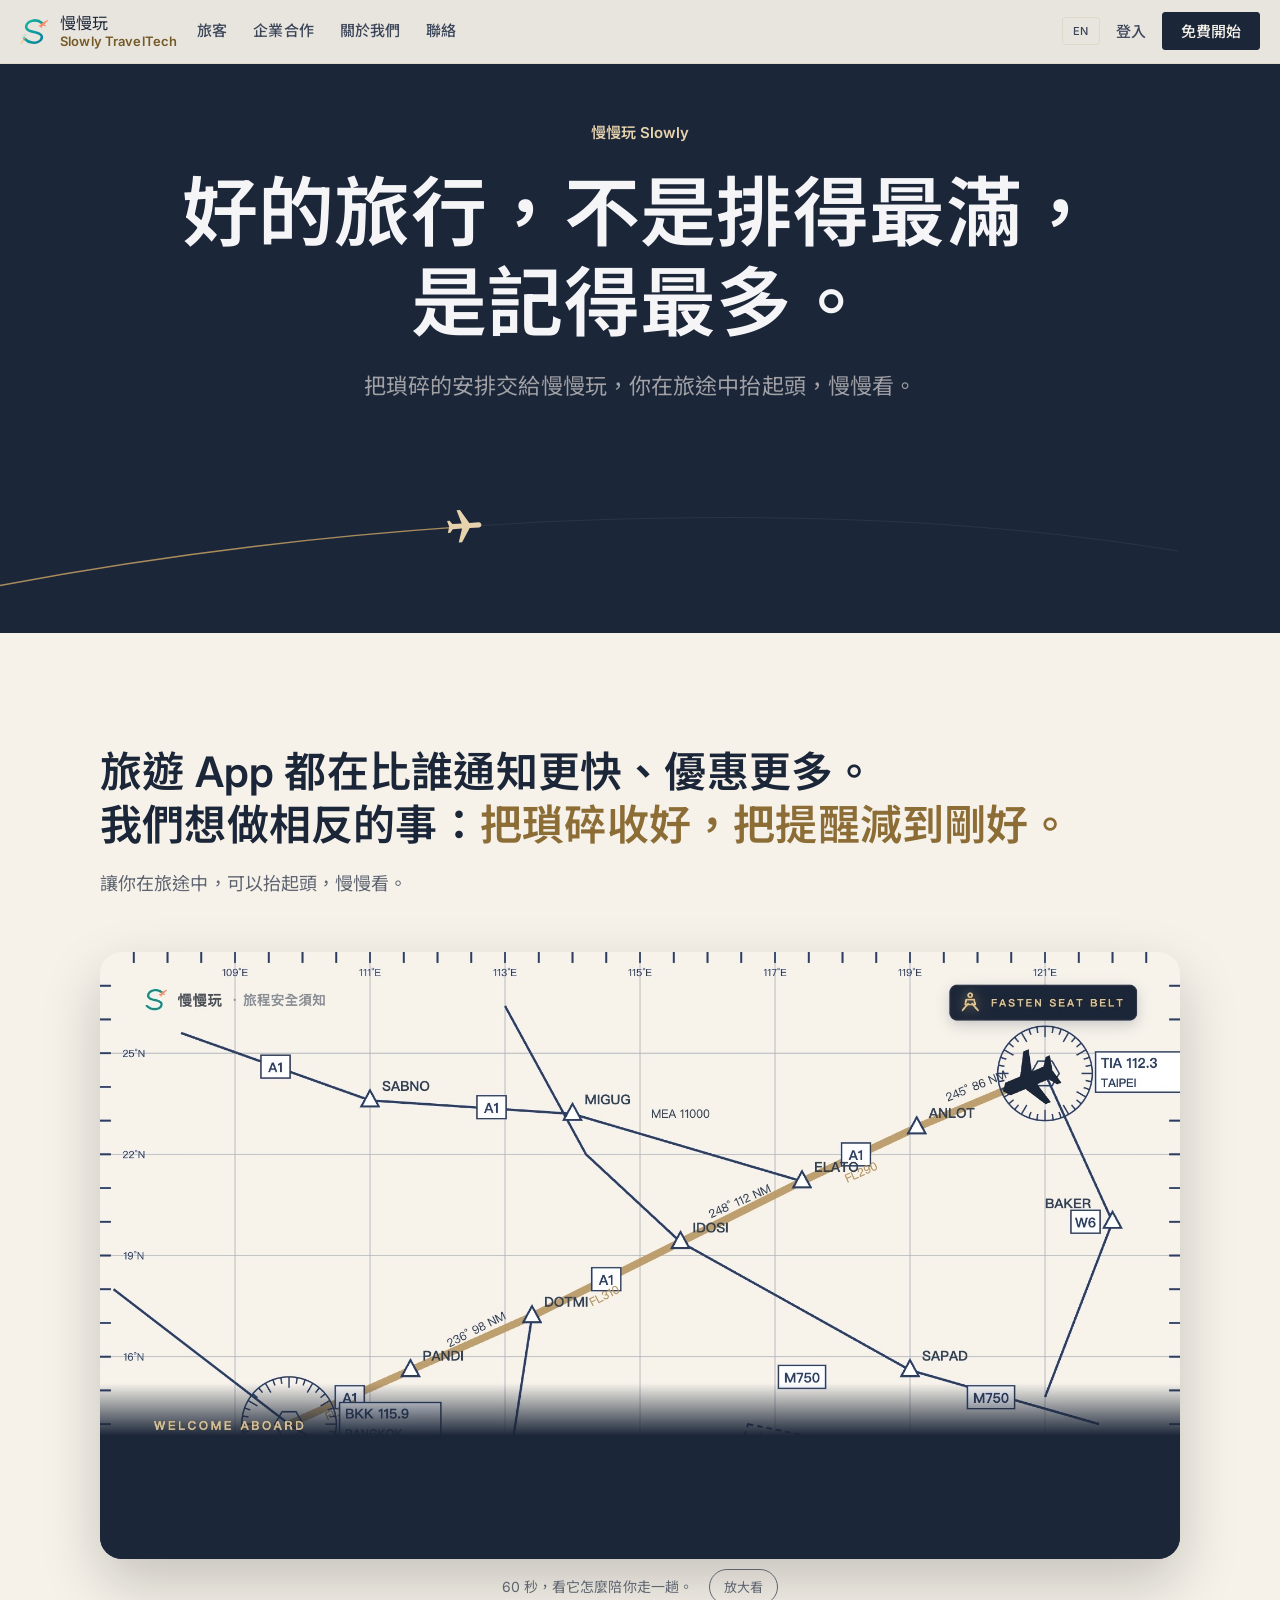
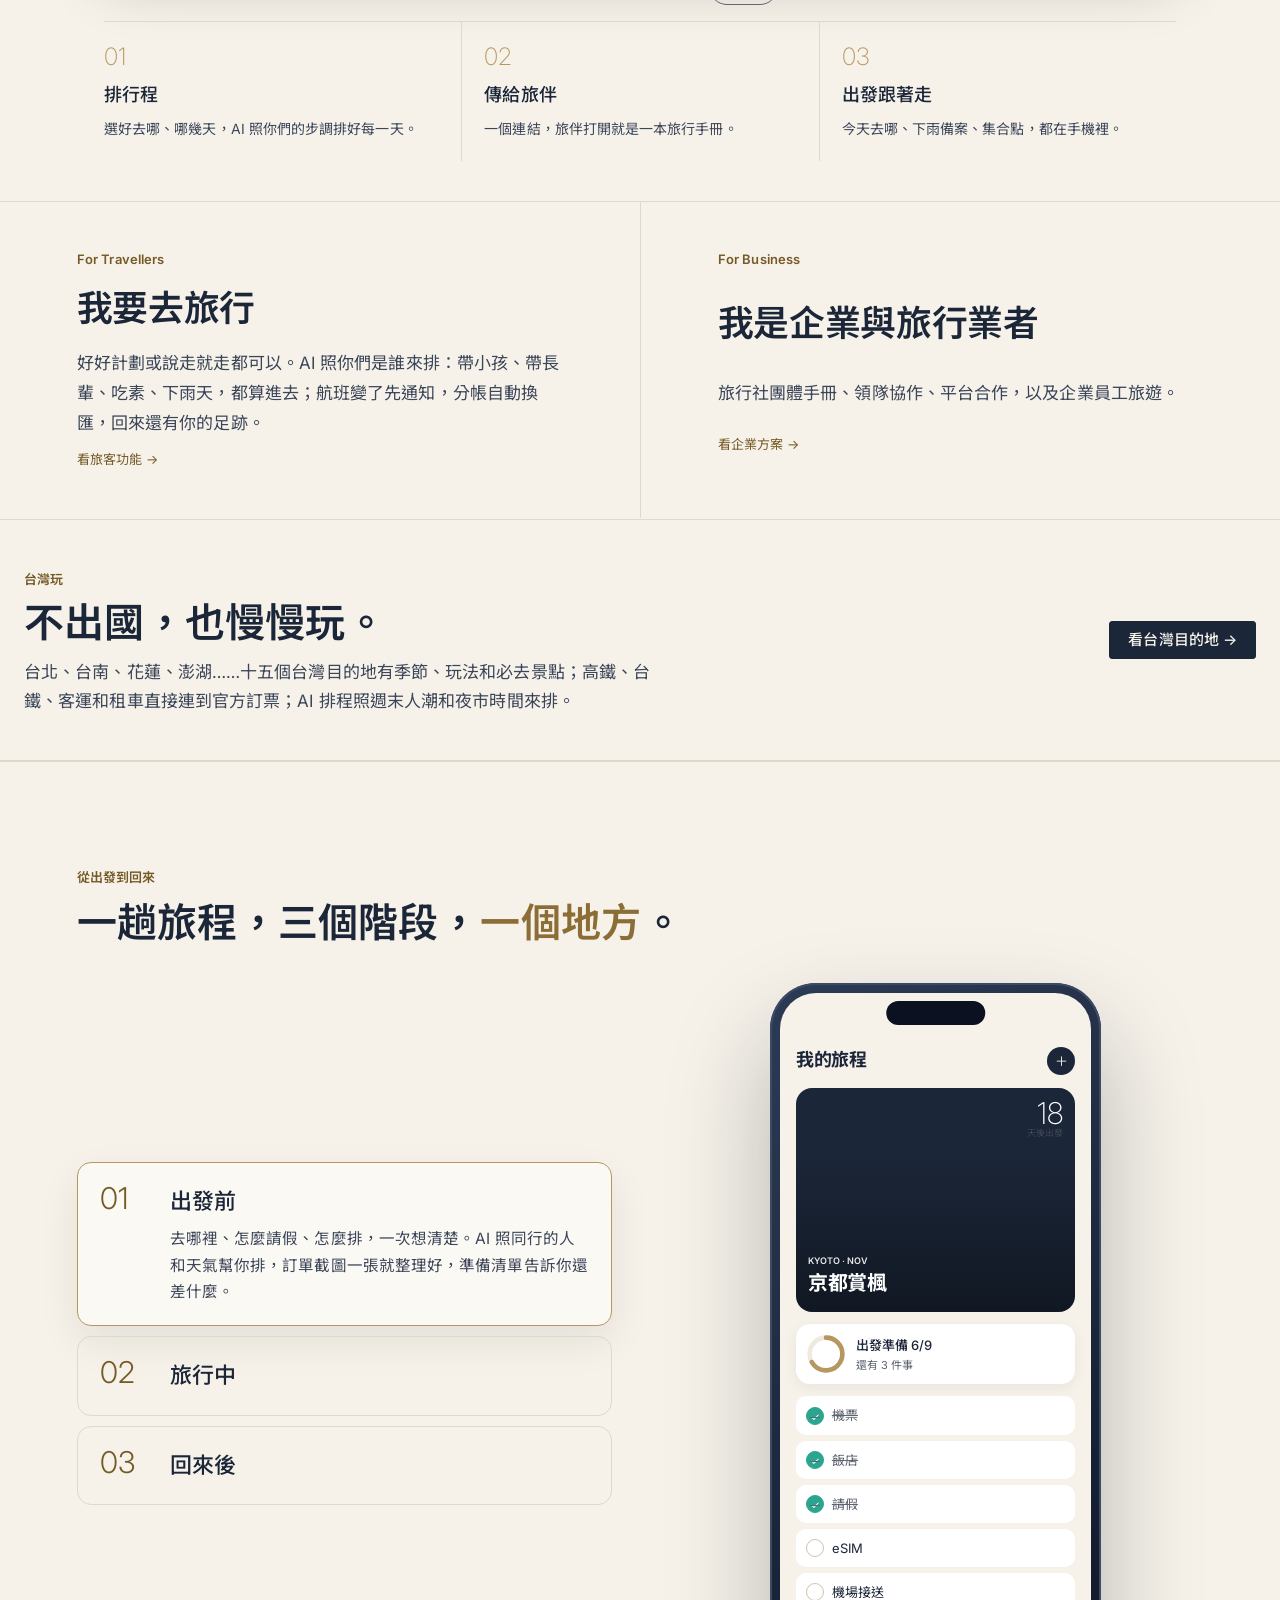
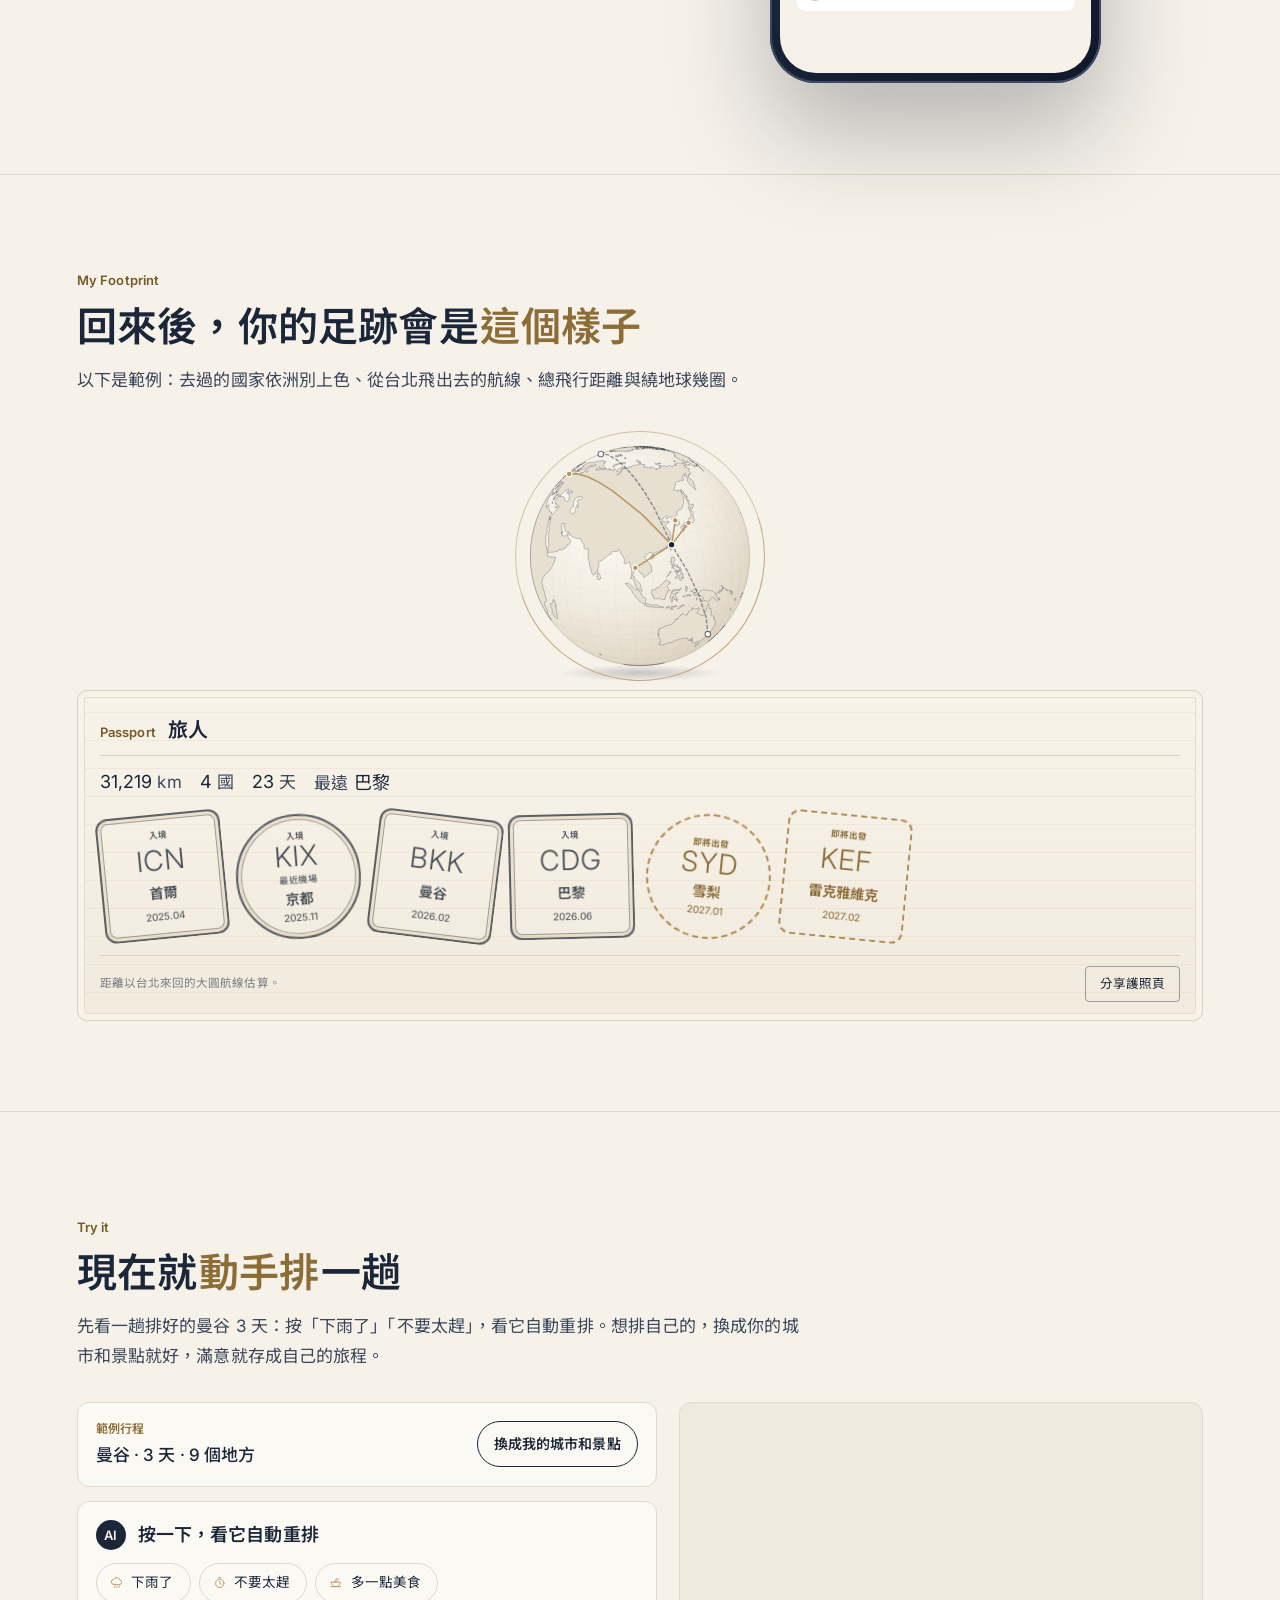
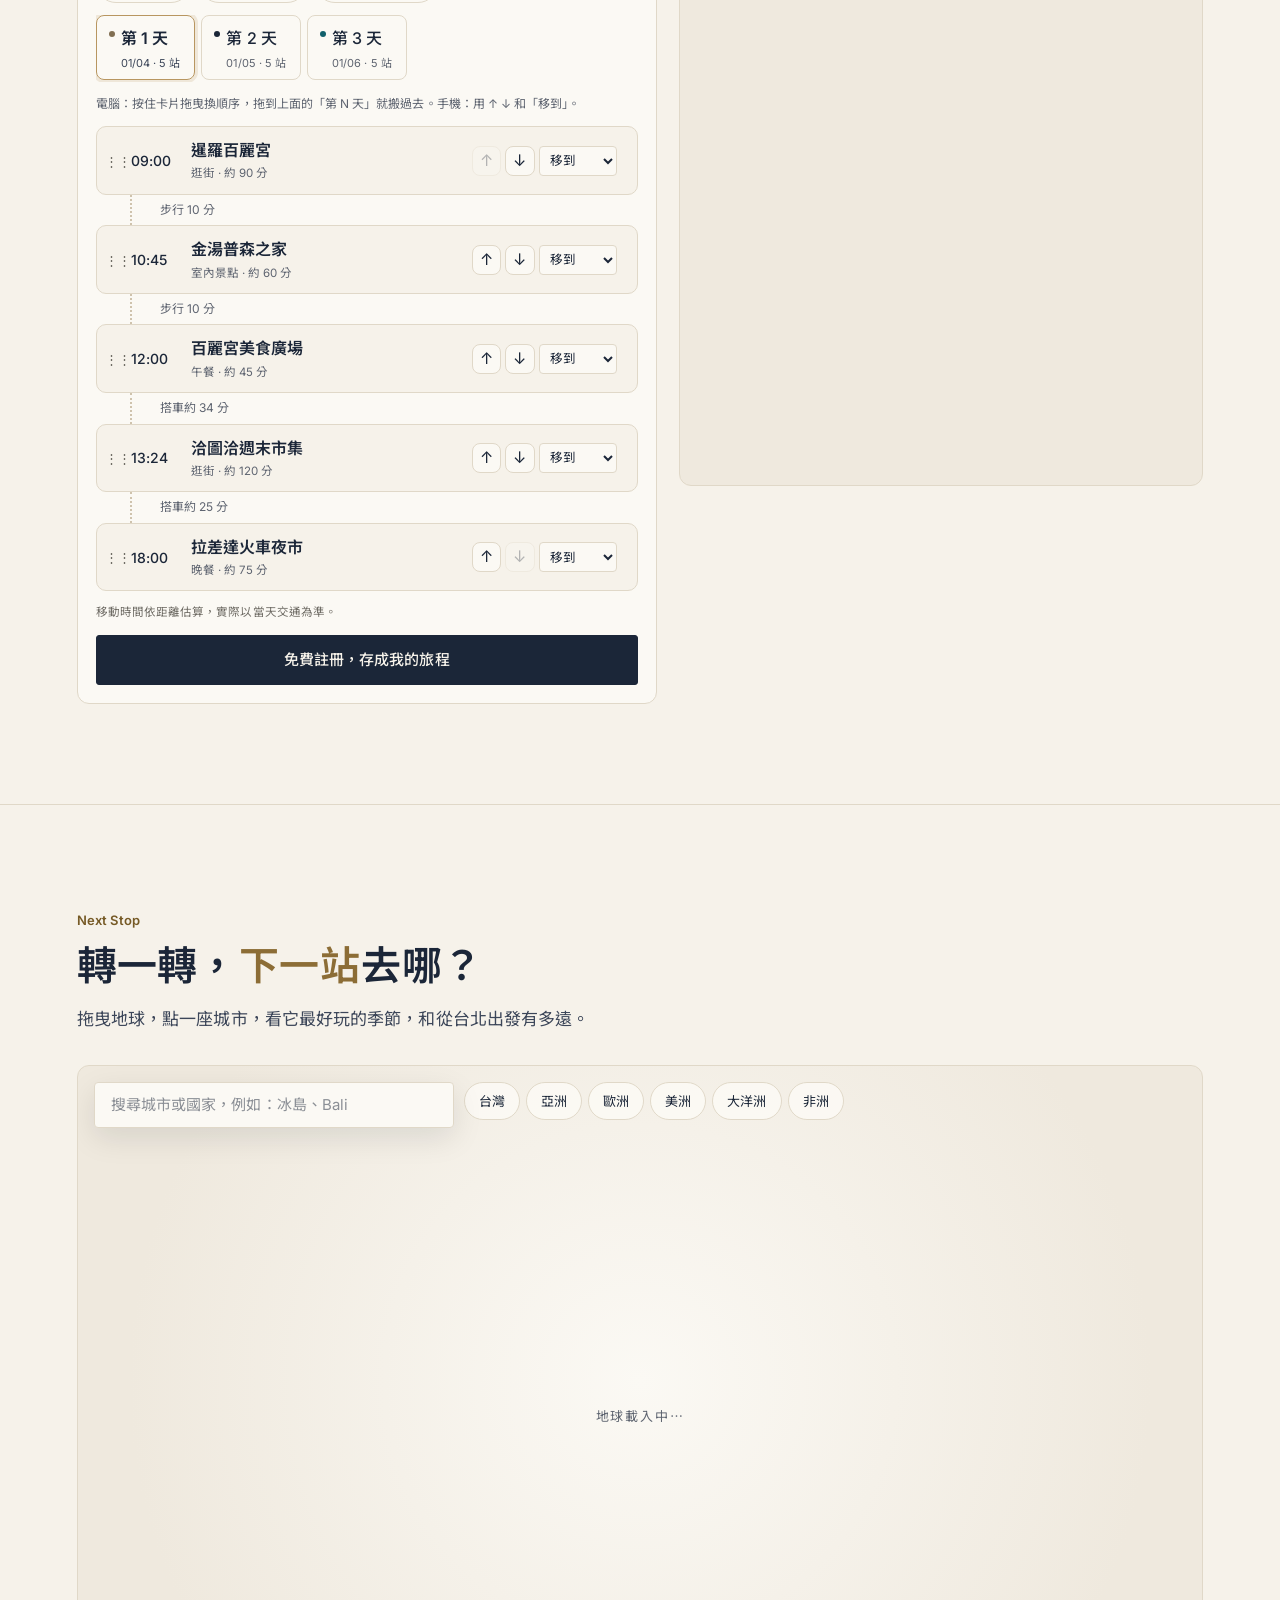
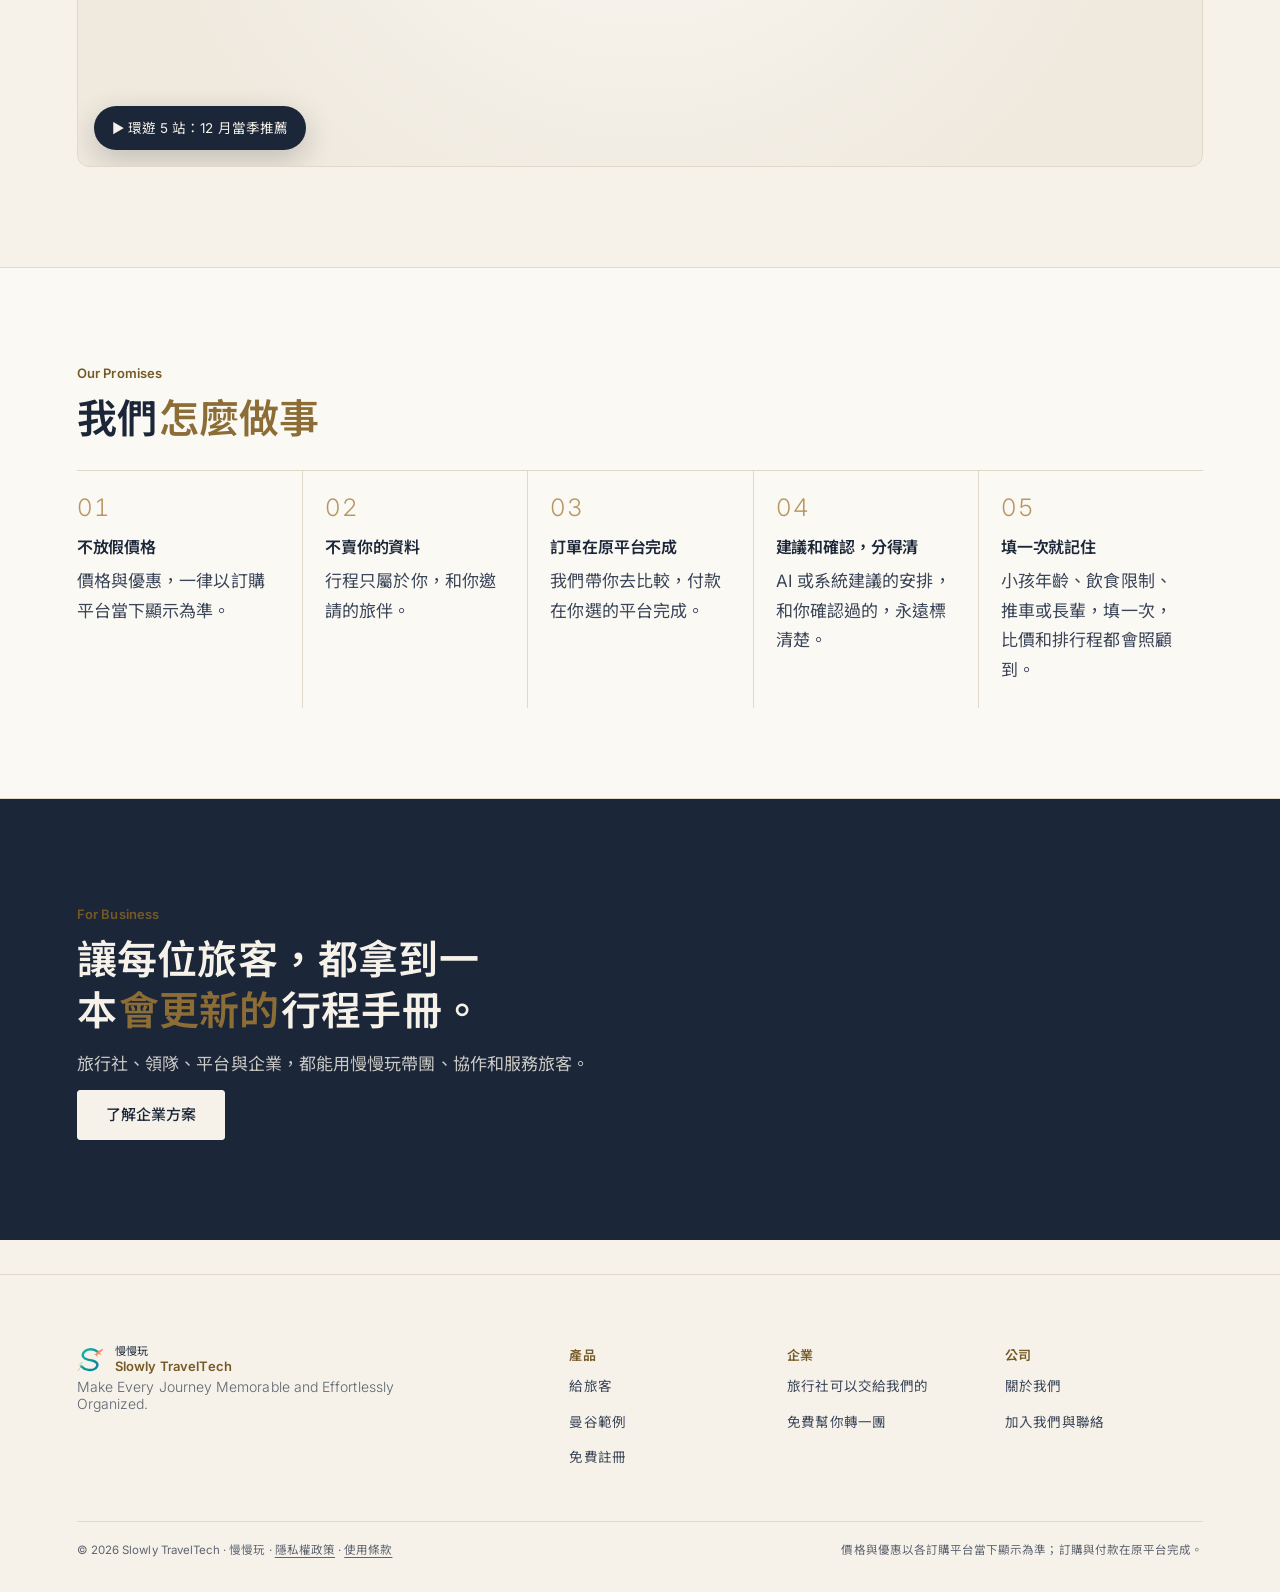
==== commit 51674254: "Deploy 2026-11-16T17:52Z" ====
--- a/index.html
+++ b/index.html
@@ -18,26 +18,18 @@
     
     
     <style>html{background:#f7f5f1}@media (prefers-color-scheme:dark){html{background:#0e1315}}#splash{z-index:9999;color:#1b2638;background:#f6f2ea;place-items:center;font-family:-apple-system,BlinkMacSystemFont,PingFang TC,sans-serif;transition:opacity .45s;display:grid;position:fixed;inset:0}@media (prefers-color-scheme:dark){html:not([data-theme=light]) #splash{color:#efe8da;background:#0e141e}}html[data-theme=dark] #splash{color:#efe8da;background:#0e141e}#splash.out{opacity:0;pointer-events:none}#splash .box{justify-items:center;gap:10px;display:grid;transform:translateY(-4vh)}#splash svg{width:min(46vw,200px);height:auto;overflow:visible}#splash .route{fill:none;stroke:url(#spTeal);stroke-width:37px;stroke-linecap:round;stroke-linejoin:round;stroke-dasharray:1;stroke-dashoffset:1px;animation:1s cubic-bezier(.6,0,.2,1) .1s forwards spDraw}#splash .trail{fill:none;stroke:#ffad51;stroke-width:13px;stroke-linecap:round;stroke-dasharray:1;stroke-dashoffset:1px;animation:.35s ease-out forwards spDraw}#splash .speed{stroke:#7acfc0;stroke-width:7px;stroke-linecap:round;opacity:0;animation:.3s .9s forwards spFade}#splash .plane{fill:#ff865f;opacity:0;animation:.2s 1.05s forwards spFade}#splash .mover{fill:#ff865f;opacity:0;animation:1s linear .1s forwards spMove}@keyframes spMove{0%,94%{opacity:1}to{opacity:0}}#splash .name{letter-spacing:4px;opacity:0;font-size:30px;font-weight:800;animation:.5s 1.05s forwards spUp}#splash .tag{opacity:0;color:#6c7a7f;font-size:12.5px;font-style:italic;animation:.5s 1.25s forwards spUp}@keyframes spDraw{to{stroke-dashoffset:0}}@keyframes spFade{to{opacity:1}}@keyframes spUp{0%{opacity:0;transform:translateY(8px)}to{opacity:1;transform:none}}@media (prefers-reduced-motion:reduce){#splash .route,#splash .trail{stroke-dashoffset:0;animation:none}#splash .speed,#splash .plane,#splash .name,#splash .tag{opacity:1;animation:none}#splash .mover{display:none}}</style>
-    <script type="module" crossorigin="" src="/assets/index-DMIkO0XV.js"></script>
+    <script type="module" crossorigin="" src="/assets/index-Cgfm0C75.js"></script>
     <link rel="modulepreload" crossorigin="" href="/assets/rolldown-runtime-BCiCTKAo.js">
     <link rel="modulepreload" crossorigin="" href="/assets/react-BWPDF9mI.js">
-    <link rel="modulepreload" crossorigin="" href="/assets/jsx-runtime-BB9-612F.js">
-    <link rel="modulepreload" crossorigin="" href="/assets/preload-helper-7y9sWmk5.js">
-    <link rel="modulepreload" crossorigin="" href="/assets/chunk-6KYCQHYJ-DQcMk07d.js">
+    <link rel="modulepreload" crossorigin="" href="/assets/coords-pobQV2vf.js">
     <link rel="modulepreload" crossorigin="" href="/assets/supabase-D91a9Iv4.js">
-    <link rel="modulepreload" crossorigin="" href="/assets/coords-pobQV2vf.js">
-    <link rel="modulepreload" crossorigin="" href="/assets/trips-D-4yYTew.js">
     <link rel="modulepreload" crossorigin="" href="/assets/world-uUk4-pn1.js">
-    <link rel="modulepreload" crossorigin="" href="/assets/offline-BygWJne4.js">
-    <link rel="modulepreload" crossorigin="" href="/assets/Logo-CnpI1TXA.js">
-    <link rel="modulepreload" crossorigin="" href="/assets/TabBar-CEcFlORq.js">
-    <link rel="stylesheet" crossorigin="" href="/assets/TabBar-BvXiDhT3.css">
-    <link rel="stylesheet" crossorigin="" href="/assets/index-0y_d_IKF.css">
-  <link rel="stylesheet" crossorigin="" href="/assets/pitch-B2k4QVOw.css"><link rel="stylesheet" crossorigin="" href="/assets/Shell-naMZUUMA.css"><link rel="stylesheet" crossorigin="" href="/assets/brand-BbSCTPzj.css"><link rel="stylesheet" crossorigin="" href="/assets/TourVideo-DqAeJHIO.css"><link rel="stylesheet" crossorigin="" href="/assets/Passport-BInIwWcR.css"></head>
+    <link rel="stylesheet" crossorigin="" href="/assets/index-BBElbCb9.css">
+  <link rel="stylesheet" crossorigin="" href="/assets/pitch-B2k4QVOw.css"><link rel="stylesheet" crossorigin="" href="/assets/Shell-DnzmnJD3.css"><link rel="stylesheet" crossorigin="" href="/assets/brand-BbSCTPzj.css"><link rel="stylesheet" crossorigin="" href="/assets/TourVideo-DqAeJHIO.css"><link rel="stylesheet" crossorigin="" href="/assets/Passport-BInIwWcR.css"></head>
   <body>
     
     
-    <div id="root" data-pre="1"><div class="mmw site"><a href="#main" class="site-skip">跳到主要內容</a><header class="site-bar"><a class="site-logo" aria-label="慢慢玩 Slowly TravelTech" href="/" data-discover="true"><svg viewBox="-4 -26 428 392" width="30" height="27.476635514018692" aria-hidden="true" style="display: block; flex: 0 0 auto;"><defs><linearGradient id="teal_r_4_" x1="0" y1="0" x2="1" y2="1"><stop stop-color="#18b89f"></stop><stop offset="1" stop-color="#087f9c"></stop></linearGradient></defs><path d="M309 45 C269 12 216 0 164 15 C105 31 72 78 89 121 C108 167 179 168 237 184 C292 200 318 227 304 266 C288 309 230 332 168 324 C124 319 90 299 61 270" fill="none" stroke="url(#teal_r_4_)" stroke-width="37" stroke-linecap="round" stroke-linejoin="round"></path><path d="M64 262 C43 291 28 313 12 335" fill="none" stroke="#ffad51" stroke-width="13" stroke-linecap="round"></path><path d="M312 41 L392 13 Q400 11 403 17 Q405 22 398 27 L340 66 L363 86 Q367 90 364 94 Q361 98 356 95 L323 79 L300 96 L303 111 Q304 116 299 117 Q295 118 292 113 L280 91 L264 83 L261 77 Q260 73 265 72 L281 71 L300 53 Q304 49 312 41Z" fill="#ff865f" transform="rotate(-8 331 65)"></path><path d="M55 214h29M38 232h34M25 250h29" stroke="#7acfc0" stroke-width="7" stroke-linecap="round"></path></svg><span>慢慢玩<small>Slowly TravelTech</small></span></a><nav class="site-nav" aria-label="主選單"><a class="" href="/travelers" data-discover="true">旅客</a><a class="" href="/business" data-discover="true">企業合作</a><a class="" href="/about" data-discover="true">關於我們</a><a class="" href="/contact" data-discover="true">聯絡</a><span class="site-nav-end"><button type="button" class="site-lang" aria-label="Language">EN</button><a class="site-in" href="/login" data-discover="true">登入</a><a class="site-cta" href="/signup" data-discover="true">免費開始</a></span></nav><button type="button" class="site-burger" aria-expanded="false" aria-label="選單"><i></i><i></i></button></header><main id="main"><section class="rh"><svg class="rh-route" viewBox="0 0 1280 179" preserveAspectRatio="none" aria-hidden="true"><path class="rh-ghost" d="M-40 140 C 358 61, 819 39, 1178 98"></path><path class="rh-arc" d="M-40 140 C 358 61, 819 39, 1178 98" style="stroke-dasharray: 99999; stroke-dashoffset: 99999;"></path><g class="rh-land"><circle cx="1178" cy="98" r="4.5"></circle><text x="1178" y="132" text-anchor="middle">TPE</text><text class="sub" x="1178" y="150" text-anchor="middle">TAIWAN</text></g><g class="rh-plane" opacity="0"><g transform="rotate(90) scale(1.7) translate(-12 -12)"><path d="M21 16v-2l-8-5V3.5c0-.83-.67-1.5-1.5-1.5S10 2.67 10 3.5V9l-8 5v2l8-2.5V19l-2 1.5V22l3.5-1 3.5 1v-1.5L13 19v-5.5l8 2.5z"></path></g></g></svg><div class="rh-in"><p class="rh-eb">慢慢玩 Slowly</p><h1><span>好的旅行，</span><span>不是排得最滿，</span><br><span>是記得最多。</span></h1><p class="rh-lead">把瑣碎的安排交給慢慢玩，你在旅途中抬起頭，慢慢看。</p></div></section><section class="why rv in"><h2><span>旅遊 App 都在比誰</span><span>通知更快、優惠更多。</span><br><span>我們想做相反的事：</span><em><span>把瑣碎收好，</span><span>把提醒減到剛好。</span></em></h2><p>讓你在旅途中，可以抬起頭，慢慢看。</p></section><section class="why-video"><figure class="tour-inline"><video src="/video/tour-h.mp4" poster="/video/tour-h.jpg" preload="metadata" autoplay="" loop="" playsinline="" style="background-image: url(&quot;/video/tour-h.jpg&quot;); background-size: cover; background-position: center center;"></video><figcaption><span>60 秒，看它怎麼陪你走一趟。</span><button type="button">放大看</button></figcaption></figure></section><section class="how3s rv in" aria-label="怎麼用"><div><em>01</em><b>排行程</b><p>選好去哪、哪幾天，AI 照你們的步調排好每一天。</p></div><div><em>02</em><b>傳給旅伴</b><p>一個連結，旅伴打開就是一本旅行手冊。</p></div><div><em>03</em><b>出發跟著走</b><p>今天去哪、下雨備案、集合點，都在手機裡。</p></div></section><section class="doors"><a class="door rv in" href="/travelers" data-discover="true"><span class="eyebrow">For Travellers</span><b>我要去旅行</b><p>好好計劃或說走就走都可以。AI 照你們是誰來排：帶小孩、帶長輩、吃素、下雨天，都算進去；航班變了先通知，分帳自動換匯，回來還有你的足跡。</p><em>看旅客功能 →</em></a><a class="door rv in" href="/business" data-discover="true"><span class="eyebrow">For Business</span><b>我是企業與旅行業者</b><p>旅行社團體手冊、領隊協作、平台合作，以及企業員工旅遊。</p><em>看企業方案 →</em></a></section><section class="tw-strip rv in"><div><span class="eyebrow">台灣玩</span><h2>不出國，也慢慢玩。</h2><p>台北、台南、花蓮、澎湖……十五個台灣目的地有季節、玩法和必去景點；高鐵、台鐵、客運和租車直接連到官方訂票；AI 排程照週末人潮和夜市時間來排。</p></div><a class="site-cta" href="/explore?c=taiwan" data-discover="true">看台灣目的地 →</a></section><section class="sc2"><div class="sc2-head rv in"><span class="eyebrow">從出發到回來</span><h2>一趟旅程，三個階段，<em class="hl">一個地方</em>。</h2></div><div class="sc2-grid"><div class="sc2-tabs" role="tablist" aria-label="旅程階段"><button type="button" role="tab" aria-selected="true" class="on"><em>01</em><span><b>出發前</b><small>去哪裡、怎麼請假、怎麼排，一次想清楚。AI 照同行的人和天氣幫你排，訂單截圖一張就整理好，準備清單告訴你還差什麼。</small></span></button><button type="button" role="tab" aria-selected="false" class=""><em>02</em><span><b>旅行中</b><small>登機證、今天的路線、旅伴的更新，打開就有。登機門改了先通知你，分帳自動換匯。</small></span></button><button type="button" role="tab" aria-selected="false" class=""><em>03</em><span><b>回來後</b><small>飛了多遠、去過哪些國家，收成一頁屬於你的足跡。</small></span></button></div><p class="sc2-mtext">去哪裡、怎麼請假、怎麼排，一次想清楚。AI 照同行的人和天氣幫你排，訂單截圖一張就整理好，準備清單告訴你還差什麼。</p><div class="sc2-stage" aria-live="polite"><div class="sc-phone sc2-phone"><div class="sc-layer on"><div class="sc-screen"><div class="sc-top"><b>我的旅程</b><i>＋</i></div><div class="sc-cover" style="background-image: linear-gradient(rgba(0, 0, 0, 0) 30%, rgba(14, 20, 30, 0.8)), url(&quot;https://thumb.wikimedia.org/wikipedia/commons/thumb/a/ae/Kiyomizu-dera%2C_Kyoto%2C_November_2016_-02.jpg/500px-Kiyomizu-dera%2C_Kyoto%2C_November_2016_-02.jpg?utm_source=commons.wikimedia.org&amp;utm_campaign=imageinfo&amp;utm_content=thumbnail&quot;);"><span>KYOTO · NOV</span><b>京都賞楓</b><em>18<small>天後出發</small></em></div><div class="sc-ready"><svg viewBox="0 0 44 44"><circle cx="22" cy="22" r="18" class="bg"></circle><circle cx="22" cy="22" r="18" class="fg"></circle></svg><div><b>出發準備 6/9</b><small>還有 3 件事</small></div></div><ul class="sc-check"><li class="ok"><i>✓</i>機票</li><li class="ok"><i>✓</i>飯店</li><li class="ok"><i>✓</i>請假</li><li class=""><i></i>eSIM</li><li class=""><i></i>機場接送</li></ul></div></div><div class="sc-layer"><div class="sc-screen"><div class="sc-top"><b>第 1 天 · 京都</b><i>⋯</i></div><div class="sc-push"><i><svg class="si" viewBox="0 0 24 24" aria-hidden="true"><path d="M10.5 13.5 4 11l1-1.6 6.6 1.6 4.6-4.6a1.4 1.4 0 0 1 2 2l-4.6 4.6 1.6 6.6-1.6 1-2.5-6.5-3.3 3.3.3 2.4-1.1 1.1-1.5-3.2-3.2-1.5 1.1-1.1 2.4.3Z"></path></svg></i><span><b>航班 TPE → KIX</b><small>登機門公布：B7（第 1 航廈）</small></span><em>現在</em></div><div class="sc-bp"><small>BOARDING PASS</small><div><b>TPE</b><span><svg class="si" viewBox="0 0 24 24" aria-hidden="true"><path d="M10.5 13.5 4 11l1-1.6 6.6 1.6 4.6-4.6a1.4 1.4 0 0 1 2 2l-4.6 4.6 1.6 6.6-1.6 1-2.5-6.5-3.3 3.3.3 2.4-1.1 1.1-1.5-3.2-3.2-1.5 1.1-1.1 2.4.3Z"></path></svg></span><b>KIX</b></div><div class="sc-bp-t"><span>08:50</span><span>12:35</span></div><div class="sc-bp-f"><span><small>登機</small>08:10</span><span><small>登機門</small>B7</span><span><small>座位</small>32A</span></div></div><ol class="sc-day"><li><em>14:30</em>入住飯店 · 四條</li><li><em>16:00</em>清水寺</li><li><em>18:30</em>先斗町晚餐</li></ol></div></div><div class="sc-layer"><div class="sc-screen sc-after"><div class="sc-top"><b>我的足跡</b><i>↗</i></div><svg class="sc-globe" viewBox="0 0 120 120" aria-hidden="true"><defs><radialGradient id="scG" cx="36%" cy="30%" r="75%"><stop offset="0%" stop-color="#fffdf8"></stop><stop offset="65%" stop-color="#efe8dc"></stop><stop offset="100%" stop-color="#d8cdb9"></stop></radialGradient></defs><ellipse cx="60" cy="60" rx="56" ry="56" fill="none" stroke="#b89660" stroke-opacity=".5" transform="rotate(-18 60 60)"></ellipse><circle cx="60" cy="60" r="46" fill="url(#scG)" stroke="#cdbfa6"></circle><path d="M36 48c6-8 16-10 22-6s4 10 12 10 10-6 16-2M30 70c8 2 12 8 20 6s10-8 18-6 8 8 16 6" fill="none" stroke="#1b2638" stroke-opacity=".45" stroke-width=".8"></path><path d="M66 62 Q78 44 92 50" fill="none" stroke="#b89660" stroke-width="1.6"></path><path d="M66 62 Q58 78 46 80" fill="none" stroke="#b89660" stroke-width="1.6"></path><circle cx="66" cy="62" r="2.6" fill="#1b2638"></circle><circle cx="92" cy="50" r="2.2" fill="#b89660"></circle><circle cx="46" cy="80" r="2.2" fill="#b89660"></circle></svg><p class="sc-pline"><b>12,480</b> km · <b>3</b> 國 · <b>14</b> 天</p><div class="sc-stamps"><span class=""><b>ICN</b><small>首爾</small><em>2025.04</em></span><span class="round"><b>KIX</b><small>京都</small><em>2025.11</em></span><span class=""><b>BKK</b><small>曼谷</small><em>2026.02</em></span></div></div></div></div></div></div></section><section class="fp-sec"><div class="try-h rv in"><span class="eyebrow">My Footprint</span><h2>回來後，你的足跡會是<em class="hl">這個樣子</em></h2><p>以下是範例：去過的國家依洲別上色、從台北飛出去的航線、總飛行距離與繞地球幾圈。</p></div><div class="rv in"><div class="pp"><div class="pp-globe"><svg viewBox="0 0 280 280" role="img" aria-label="地球儀：從台北飛往 首爾、京都、曼谷、巴黎、雪梨、雷克雅維克"><defs><radialGradient id="ppLight" cx="36%" cy="30%" r="75%"><stop offset="0%" stop-color="#fffdf8"></stop><stop offset="60%" stop-color="#f1ebdf"></stop><stop offset="100%" stop-color="#ddd3c1"></stop></radialGradient><radialGradient id="ppShadow" cx="50%" cy="50%" r="50%"><stop offset="0%" stop-color="#1b2638" stop-opacity=".22"></stop><stop offset="100%" stop-color="#1b2638" stop-opacity="0"></stop></radialGradient></defs><ellipse cx="140" cy="266" rx="87.5" ry="9" fill="url(#ppShadow)"></ellipse><ellipse cx="140" cy="140" rx="134" ry="134" class="pp-orbit" transform="rotate(-18 140 140)"></ellipse><path d="M140,258L135.882,257.928L131.769,257.713L127.666,257.354L123.578,256.852L119.51,256.207L115.466,255.421L111.453,254.495L107.475,253.429L103.536,252.225L99.642,250.884L95.796,249.408L92.005,247.798L88.272,246.058L84.602,244.188L81,242.191L77.47,240.07L74.015,237.826L70.641,235.464L67.352,232.985L64.151,230.393L61.043,227.691L58.03,224.882L55.118,221.97L52.309,218.957L49.607,215.849L47.015,212.648L44.536,209.359L42.174,205.985L39.93,202.53L37.809,199L35.812,195.398L33.942,191.728L32.202,187.995L30.592,184.204L29.116,180.358L27.775,176.464L26.571,172.525L25.505,168.547L24.579,164.534L23.793,160.49L23.148,156.422L22.646,152.334L22.287,148.231L22.072,144.118L22,140L22.072,135.882L22.287,131.769L22.646,127.666L23.148,123.578L23.793,119.51L24.579,115.466L25.505,111.453L26.571,107.475L27.775,103.536L29.116,99.642L30.592,95.796L32.202,92.005L33.942,88.272L35.812,84.602L37.809,81L39.93,77.47L42.174,74.015L44.536,70.641L47.015,67.352L49.607,64.151L52.309,61.043L55.118,58.03L58.03,55.118L61.043,52.309L64.151,49.607L67.352,47.015L70.641,44.536L74.015,42.174L77.47,39.93L81,37.809L84.602,35.812L88.272,33.942L92.005,32.202L95.796,30.592L99.642,29.116L103.536,27.775L107.475,26.571L111.453,25.505L115.466,24.579L119.51,23.793L123.578,23.148L127.666,22.646L131.769,22.287L135.882,22.072L140,22L144.118,22.072L148.231,22.287L152.334,22.646L156.422,23.148L160.49,23.793L164.534,24.579L168.547,25.505L172.525,26.571L176.464,27.775L180.358,29.116L184.204,30.592L187.995,32.202L191.728,33.942L195.398,35.812L199,37.809L202.53,39.93L205.985,42.174L209.359,44.536L212.648,47.015L215.849,49.607L218.957,52.309L221.97,55.118L224.882,58.03L227.691,61.043L230.393,64.151L232.985,67.352L235.464,70.641L237.826,74.015L240.07,77.47L242.191,81L244.188,84.602L246.058,88.272L247.798,92.005L249.408,95.796L250.884,99.642L252.225,103.536L253.429,107.475L254.495,111.453L255.421,115.466L256.207,119.51L256.852,123.578L257.354,127.666L257.713,131.769L257.928,135.882L258,140L257.928,144.118L257.713,148.231L257.354,152.334L256.852,156.422L256.207,160.49L255.421,164.534L254.495,168.547L253.429,172.525L252.225,176.464L250.884,180.358L249.408,184.204L247.798,187.995L246.058,191.728L244.188,195.398L242.191,199L240.07,202.53L237.826,205.985L235.464,209.359L232.985,212.648L230.393,215.849L227.691,218.957L224.882,221.97L221.97,224.882L218.957,227.691L215.849,230.393L212.648,232.985L209.359,235.464L205.985,237.826L202.53,240.07L199,242.191L195.398,244.188L191.728,246.058L187.995,247.798L184.204,249.408L180.358,250.884L176.464,252.225L172.525,253.429L168.547,254.495L164.534,255.421L160.49,256.207L156.422,256.852L152.334,257.354L148.231,257.713L144.118,257.928L140,258Z" fill="url(#ppLight)" class="pp-sphere"></path><path d="M22.282,131.854L25.793,111.304L33.339,91.768L44.653,73.936L59.336,58.437L76.868,45.82L96.631,36.531L117.925,30.896L140,29.116M139.045,257.996L138.3,252.529L137.713,236.648L137.337,211.821L137.208,180.347L137.421,134.842L138.026,90.123L138.932,52.997L140,29.116M257.718,148.146L257.967,140.955L255.7,119.304L248.987,98.449L238.086,79.19L223.415,62.269L205.539,48.334L185.144,37.922L163.014,31.433L140,29.116M140.955,22.004L140,29.116M22,140L22.024,140.806L22.239,142.565L22.678,144.32L23.34,146.066L24.225,147.8L25.33,149.52L26.653,151.222L28.192,152.902L29.944,154.558L31.906,156.186L34.073,157.783L36.442,159.347L39.008,160.873L41.766,162.36L44.711,163.804L47.837,165.203L51.139,166.554L54.611,167.854L58.244,169.102L62.034,170.294L65.971,171.428L70.05,172.503L74.262,173.515L78.599,174.464L83.052,175.347L87.615,176.163L92.277,176.91L97.029,177.587L101.864,178.193L106.771,178.725L111.741,179.184L116.766,179.568L121.834,179.877L126.937,180.11L132.065,180.267L137.208,180.347L142.356,180.35L147.5,180.277L152.63,180.127L157.735,179.9L162.807,179.597L167.835,179.219L172.811,178.767L177.723,178.24L182.565,177.641L187.325,176.97L191.995,176.229L196.566,175.419L201.029,174.541L205.376,173.598L209.599,172.591L213.689,171.521L217.639,170.392L221.441,169.205L225.088,167.962L228.573,166.666L231.89,165.319L235.031,163.924L237.992,162.484L240.766,161.001L243.349,159.477L245.734,157.917L247.919,156.322L249.898,154.697L251.668,153.043L253.225,151.365L254.566,149.665L255.69,147.947L256.593,146.213L257.275,144.468L257.733,142.714L257.967,140.955L258,140M32.172,187.929L26.969,173.318L24.027,158.042L23.404,142.404L25.113,126.719L29.532,110.101L36.522,94.18L45.92,79.325L57.509,65.883L71.018,54.165L86.133,44.446L102.501,36.951L119.742,31.854M55.995,222.869L48.281,213.998L41.714,204.201L36.377,193.601L32.336,182.331L29.642,170.531L28.328,158.349L29.891,133.451L34.126,116.575L40.825,100.244L49.833,84.838L60.94,70.717L73.887,58.208L88.373,47.602L104.061,39.148L120.585,33.041M77.377,240.012L66.7,232.022L57.397,222.308L49.641,211.052L43.579,198.465L39.323,184.782L36.953,170.26L36.515,155.171L38.015,139.798L41.937,122.677L48.143,105.96L56.486,90.035L66.773,75.273L78.765,62.018L92.182,50.578L106.712,41.22L122.017,34.16M93.592,248.491L82.056,242.072L71.859,233.294L63.239,222.358L56.393,209.519L51.48,195.072L48.614,179.351L47.86,162.721L49.238,145.565L52.728,128.223L58.251,111.155L65.676,94.758L74.831,79.415L85.503,65.481L97.444,53.282L110.375,43.102L123.996,35.177M105.983,252.99L95.13,248.115L85.448,240.418L77.191,230.1L70.572,217.43L65.766,202.739L62.897,186.411L62.04,168.872L63.218,150.579L66.171,133.044L70.843,115.671L77.124,98.864L84.869,83.014L93.898,68.491L103.999,55.633L114.938,44.738L126.461,36.061M115.925,255.518L106.829,251.929L98.665,245.196L91.663,235.508L86.018,223.137L81.889,208.43L79.393,191.801L78.6,173.717L79.531,154.686L85.536,119.37L96.583,85.963L103.693,70.957L111.648,57.559L120.263,46.079L129.338,36.785M124.359,256.959L117.754,254.327L111.803,248.337L106.681,239.165L102.537,227.08L99.493,212.438L97.639,195.667L97.682,157.761L101.885,122.14L109.615,88.172L120.158,59.001L132.538,37.328M131.914,257.723L128.27,255.692L124.98,250.178L119.841,229.464L117.112,198.058L117.119,159.712L119.391,123.897L123.571,89.572L129.272,59.916L135.965,37.672M146.127,257.841L148.917,255.91L151.437,250.476L155.375,229.856L157.469,198.454L157.466,160.039L155.731,124.191L152.541,89.807L148.189,60.069L143.08,37.729M153.527,257.222L159.365,254.789L164.629,248.956L169.164,239.895L172.835,227.876L177.179,196.46L177.15,158.405L173.461,122.719L166.675,88.633L157.419,59.302L146.551,37.441M161.67,255.993L170.15,252.698L177.772,246.191L184.317,236.658L189.598,224.369L193.467,209.676L195.811,192.997L196.565,174.808L195.706,155.626L190.174,120.217L179.998,86.638L166.119,58L158.182,46.386L149.823,36.951M171.126,253.821L181.592,249.324L190.947,241.906L198.94,231.764L205.359,219.171L210.03,204.461L212.831,188.029L213.685,170.313L212.569,151.788L209.778,134.206L205.363,116.759L199.426,99.854L192.106,83.882L183.573,69.217L174.026,56.2L163.687,45.133L152.796,36.274M182.736,249.989L194.217,244.006L204.394,235.522L213.022,224.741L219.894,211.922L224.846,197.374L227.756,181.446L228.557,164.521L227.228,147.006L223.873,129.609L218.565,112.453L211.429,95.938L202.631,80.449L192.374,66.346L180.899,53.958L168.471,43.572L155.381,35.431M197.756,242.899L208.851,235.312L218.563,225.81L226.696,214.584L233.086,201.859L237.607,187.891L240.166,172.961L240.713,157.368L239.236,141.427L235.419,124.244L229.381,107.427L221.263,91.369L211.253,76.443L199.584,62.996L186.529,51.342L172.39,41.751L157.498,34.448M217.689,228.816L226.437,220.036L233.942,210.105L240.095,199.165L244.807,187.373L248.012,174.9L249.662,161.925L249.735,148.634L248.228,135.219L244.066,118.274L237.481,101.836L228.626,86.286L217.709,71.986L204.984,59.269L190.745,48.431L175.325,39.725L159.084,33.353M241.754,199.75L249.512,183.274L254.2,165.584L255.687,147.178L253.932,128.571L249.55,111.882L242.618,95.848L233.298,80.842L221.805,67.212L208.409,55.277L193.42,45.314L177.187,37.555L160.089,32.181M247.828,92.071L241.402,79.902L233.378,68.679L223.885,58.579L213.069,49.762L201.103,42.366L188.175,36.508L174.488,32.279L160.258,29.748M224.005,57.131L210.407,45.738L194.807,37.027L177.647,31.247L159.415,28.56M202.623,39.988L192.414,34.576L181.466,30.647L169.935,28.258L157.983,27.441M186.408,31.509L171.699,27.213L156.004,26.424M174.017,27.01L164.008,25.176L153.539,25.54M164.075,24.482L157.482,23.893L150.662,24.816M155.641,23.041L147.462,24.274M148.086,22.277L144.035,23.93M133.873,22.159L136.92,23.872M126.473,22.778L133.449,24.16M118.33,24.007L130.177,24.65M108.874,26.179L117.85,24.769L127.204,25.327M97.264,30.011L110.544,26.559L124.619,26.17M82.244,37.101L101.461,29.515L122.502,27.154M62.311,51.184L75.034,41.878L89.267,34.854L104.681,30.275L120.916,28.249M38.246,80.25L45.072,70.1L53.099,60.834L62.226,52.569L72.337,45.411L83.304,39.45L94.988,34.761L107.242,31.404L119.911,29.421M94.21,248.753L95.57,249.305L97.305,249.955L99.122,250.579L101.017,251.175L102.986,251.742L105.025,252.279L107.131,252.786L109.299,253.26L111.526,253.702L113.807,254.11L116.138,254.483L118.515,254.822L120.932,255.124L123.386,255.391L125.871,255.62L128.383,255.812L130.917,255.967L133.469,256.083L136.033,256.162L138.604,256.202L141.178,256.203L143.75,256.167L146.315,256.091L148.868,255.978L151.403,255.827L153.918,255.638L156.405,255.412L158.862,255.148L161.282,254.849L163.662,254.513L165.997,254.143L168.283,253.738L170.514,253.299L172.688,252.827L174.799,252.324L176.844,251.789L178.819,251.224L180.721,250.631L182.544,250.009L184.287,249.361L185.794,248.752M71.666,236.2L71.911,236.373L73.434,237.378L75.083,238.359L76.856,239.315L78.749,240.243L80.759,241.142L82.881,242.01L85.113,242.846L87.448,243.648L89.884,244.414L92.415,245.144L95.037,245.834L97.744,246.485L100.532,247.095L103.395,247.663L106.327,248.187L109.324,248.667L112.379,249.102L115.487,249.492L118.641,249.834L121.836,250.129L125.065,250.376L128.323,250.574L131.603,250.724L134.899,250.825L138.205,250.876L141.515,250.879L144.821,250.831L148.118,250.735L151.4,250.589L154.66,250.395L157.892,250.152L161.09,249.861L164.248,249.522L167.36,249.137L170.42,248.706L173.421,248.23L176.36,247.709L179.229,247.145L182.023,246.538L184.737,245.891L187.366,245.203L189.905,244.478L192.349,243.714L194.694,242.916L196.934,242.083L199.066,241.217L201.085,240.32L202.988,239.394L204.771,238.441L206.431,237.462L207.965,236.459L208.332,236.202M53.935,220.727L54.35,221.158L55.692,222.427L57.195,223.674L58.855,224.897L60.67,226.095L62.635,227.264L64.748,228.403L67.004,229.51L69.399,230.581L71.929,231.616L74.588,232.612L77.371,233.568L80.274,234.481L83.291,235.35L86.415,236.173L89.642,236.949L92.964,237.676L96.376,238.352L99.87,238.977L103.442,239.55L107.083,240.068L110.786,240.532L114.545,240.94L118.353,241.291L122.201,241.586L126.084,241.822L129.993,242.001L133.921,242.121L137.861,242.182L141.805,242.185L145.745,242.128L149.675,242.013L153.586,241.84L157.471,241.608L161.323,241.319L165.134,240.972L168.898,240.569L172.606,240.11L176.253,239.596L179.83,239.028L183.332,238.407L186.751,237.735L190.081,237.012L193.316,236.241L196.449,235.422L199.475,234.556L202.387,233.647L205.181,232.695L207.851,231.702L210.392,230.67L212.798,229.602L215.066,228.498L217.192,227.362L219.17,226.195L220.997,225L222.671,223.778L224.187,222.533L225.542,221.266L226.064,220.728M40.097,202.797L40.693,203.687L41.839,205.16L43.172,206.615L44.689,208.049L46.388,209.459L48.264,210.843L50.316,212.196L52.538,213.518L54.927,214.806L57.477,216.057L60.185,217.268L63.044,218.438L66.051,219.565L69.197,220.645L72.479,221.677L75.889,222.659L79.421,223.59L83.069,224.467L86.825,225.289L90.682,226.054L94.633,226.76L98.67,227.407L102.786,227.993L106.973,228.518L111.223,228.979L115.527,229.376L119.878,229.709L124.268,229.977L128.687,230.178L133.128,230.314L137.582,230.383L142.041,230.386L146.495,230.323L150.938,230.192L155.359,229.996L159.751,229.734L164.106,229.407L168.415,229.015L172.669,228.559L176.862,228.04L180.984,227.459L185.029,226.817L188.987,226.116L192.853,225.356L196.617,224.539L200.274,223.666L203.816,222.74L207.237,221.762L210.53,220.734L213.688,219.658L216.707,218.535L219.579,217.369L222.3,216.161L224.864,214.913L227.266,213.629L229.503,212.31L231.569,210.958L233.46,209.577L235.174,208.17L236.707,206.738L238.055,205.284L239.217,203.812L239.903,202.796M30.097,182.957L30.376,183.624L31.207,185.254L32.245,186.871L33.489,188.47L34.935,190.049L36.581,191.604L38.425,193.134L40.461,194.635L42.687,196.104L45.098,197.539L47.69,198.936L50.457,200.293L53.395,201.608L56.498,202.877L59.76,204.099L63.175,205.271L66.735,206.391L70.436,207.457L74.268,208.467L78.226,209.419L82.302,210.31L86.487,211.14L90.774,211.907L95.155,212.609L99.621,213.245L104.164,213.814L108.775,214.314L113.446,214.745L118.167,215.107L122.93,215.397L127.725,215.616L132.544,215.763L137.376,215.838L142.214,215.841L147.048,215.772L151.868,215.631L156.666,215.418L161.431,215.134L166.157,214.779L170.832,214.353L175.448,213.859L179.998,213.296L184.471,212.665L188.859,211.969L193.154,211.207L197.348,210.383L201.433,209.496L205.401,208.55L209.245,207.545L212.957,206.484L216.53,205.368L219.957,204.2L223.232,202.982L226.348,201.717L229.3,200.406L232.083,199.052L234.689,197.659L237.116,196.227L239.358,194.761L241.411,193.262L243.27,191.735L244.933,190.181L246.396,188.604L247.657,187.007L248.713,185.392L249.562,183.763L249.903,182.958M24.032,161.806L24.46,163.509L25.113,165.228L25.984,166.937L27.072,168.63L28.375,170.306L29.891,171.961L31.616,173.592L33.548,175.195L35.682,176.768L38.015,178.307L40.542,179.811L43.258,181.275L46.159,182.697L49.238,184.075L52.489,185.405L55.908,186.686L59.486,187.914L63.218,189.088L67.096,190.205L71.113,191.264L75.26,192.261L79.531,193.195L83.918,194.065L88.41,194.869L93.002,195.604L97.682,196.271L102.443,196.867L107.276,197.392L112.171,197.843L117.119,198.222L122.11,198.526L127.136,198.756L132.186,198.91L137.25,198.989L142.321,198.992L147.386,198.92L152.438,198.772L157.466,198.549L162.46,198.251L167.412,197.878L172.312,197.433L177.15,196.914L181.918,196.324L186.606,195.664L191.205,194.934L195.706,194.136L200.102,193.271L204.383,192.342L208.541,191.35L212.569,190.297L216.459,189.185L220.204,188.016L223.795,186.792L227.228,185.516L230.494,184.189L233.588,182.816L236.503,181.397L239.236,179.936L241.779,178.436L244.128,176.899L246.279,175.329L248.228,173.728L249.971,172.1L251.505,170.447L252.826,168.773L253.932,167.081L254.822,165.373L255.493,163.655L255.944,161.927L255.968,161.807M23.825,119.805L23.816,121.539L24.028,123.271L24.46,124.999L25.113,126.719L25.984,128.427L27.072,130.121L28.375,131.797L29.891,133.451L31.616,135.082L33.548,136.685L35.682,138.258L38.015,139.798L40.542,141.301L43.258,142.765L46.159,144.188L49.238,145.565L52.489,146.896L55.908,148.177L59.486,149.405L63.218,150.579L67.096,151.696L71.113,152.754L75.26,153.751L79.531,154.686L83.918,155.556L88.41,156.359L93.002,157.095L97.682,157.761L102.443,158.358L107.276,158.882L112.171,159.334L117.119,159.712L122.11,160.017L127.136,160.246L132.186,160.401L137.25,160.479L142.321,160.483L147.386,160.41L152.438,160.262L157.466,160.039L162.46,159.741L167.412,159.369L172.312,158.923L177.15,158.405L181.918,157.815L186.606,157.154L191.205,156.424L195.706,155.626L200.102,154.762L204.383,153.833L208.541,152.841L212.569,151.788L216.459,150.676L220.204,149.506L223.795,148.283L227.228,147.006L230.494,145.68L233.588,144.306L236.503,142.888L239.236,141.427L241.779,139.927L244.128,138.39L246.279,136.82L248.228,135.219L249.971,133.59L251.505,131.938L252.826,130.263L253.932,128.571L254.822,126.864L255.493,125.145L255.944,123.418L256.175,121.686L256.184,119.952L255.972,118.219L255.968,118.194M24.032,118.193L23.825,119.805M29.147,101.178L29.138,102.833L29.34,104.486L29.753,106.135L30.376,107.776L31.207,109.406L32.245,111.022L33.489,112.621L34.935,114.2L36.581,115.756L38.425,117.285L40.461,118.786L42.687,120.255L45.098,121.69L47.69,123.087L50.457,124.444L53.395,125.759L56.498,127.028L59.76,128.25L63.175,129.422L66.735,130.542L70.436,131.608L74.268,132.618L78.226,133.57L82.302,134.461L86.487,135.291L90.774,136.058L95.155,136.76L99.621,137.396L104.164,137.965L108.775,138.465L113.446,138.896L118.167,139.258L122.93,139.548L127.725,139.767L132.544,139.914L137.376,139.989L142.214,139.992L147.048,139.923L151.868,139.782L156.666,139.569L161.431,139.285L166.157,138.93L170.832,138.504L175.448,138.01L179.998,137.447L184.471,136.816L188.859,136.12L193.154,135.359L197.348,134.534L201.433,133.647L205.401,132.701L209.245,131.696L212.957,130.635L216.53,129.519L219.957,128.351L223.232,127.133L226.348,125.868L229.3,124.557L232.083,123.203L234.689,121.81L237.116,120.378L239.358,118.912L241.411,117.414L243.27,115.886L244.933,114.332L246.396,112.755L247.657,111.158L248.713,109.543L249.562,107.914L250.202,106.274L250.633,104.626L250.853,102.973L250.862,101.318L250.66,99.665L250.247,98.016L249.903,97.043M30.097,97.042L29.798,97.877L29.367,99.525L29.147,101.178M37.838,83.731L37.829,85.256L38.016,86.78L38.396,88.299L38.97,89.811L39.736,91.314L40.693,92.803L41.839,94.277L43.172,95.732L44.689,97.166L46.388,98.576L48.264,99.959L50.316,101.313L52.538,102.635L54.927,103.922L57.477,105.173L60.185,106.385L63.044,107.555L66.051,108.681L69.197,109.761L72.479,110.793L75.889,111.776L79.421,112.706L83.069,113.583L86.825,114.405L90.682,115.17L94.633,115.876L98.67,116.523L102.786,117.11L106.973,117.634L111.223,118.095L115.527,118.492L119.878,118.825L124.268,119.093L128.687,119.295L133.128,119.43L137.582,119.5L142.041,119.503L146.495,119.439L150.938,119.309L155.359,119.112L159.751,118.85L164.106,118.523L168.415,118.131L172.669,117.675L176.862,117.156L180.984,116.575L185.029,115.934L188.987,115.232L192.853,114.472L196.617,113.655L200.274,112.783L203.816,111.857L207.237,110.878L210.53,109.85L213.688,108.774L216.707,107.652L219.579,106.485L222.3,105.277L224.864,104.03L227.266,102.745L229.503,101.426L231.569,100.075L233.46,98.694L235.174,97.286L236.707,95.854L238.055,94.4L239.217,92.928L240.19,91.44L240.973,89.939L241.563,88.427L241.96,86.908L242.162,85.385L242.171,83.86L241.984,82.337L241.604,80.817L241.03,79.305L240.264,77.803L239.903,77.203M40.097,77.204L39.81,77.676L39.027,79.177L38.437,80.689L38.04,82.208L37.838,83.731M49.632,67.994L49.625,69.343L49.79,70.69L50.126,72.034L50.634,73.372L51.311,74.701L52.158,76.018L53.171,77.322L54.35,78.609L55.692,79.877L57.195,81.124L58.855,82.348L60.67,83.546L62.635,84.715L64.748,85.854L67.004,86.96L69.399,88.032L71.929,89.067L74.588,90.063L77.371,91.019L80.274,91.932L83.291,92.801L86.415,93.624L89.642,94.4L92.964,95.126L96.376,95.803L99.87,96.428L103.442,97L107.083,97.519L110.786,97.982L114.545,98.39L118.353,98.742L122.201,99.036L126.084,99.273L129.993,99.452L133.921,99.572L137.861,99.633L141.805,99.635L145.745,99.579L149.675,99.464L153.586,99.29L157.471,99.059L161.323,98.769L165.134,98.422L168.898,98.019L172.606,97.56L176.253,97.046L179.83,96.479L183.332,95.858L186.751,95.186L190.081,94.463L193.316,93.691L196.449,92.872L199.475,92.007L202.387,91.098L205.181,90.146L207.851,89.153L210.392,88.121L212.798,87.052L215.066,85.949L217.192,84.813L219.17,83.646L220.997,82.45L222.671,81.229L224.187,79.984L225.542,78.717L226.735,77.431L227.763,76.129L228.624,74.813L229.316,73.485L229.838,72.148L230.189,70.804L230.368,69.457L230.375,68.108L230.21,66.76L229.874,65.416L229.366,64.079L228.689,62.75L227.842,61.432L226.829,60.129L226.065,59.273M53.936,59.272L53.265,60.019L52.237,61.322L51.376,62.638L50.684,63.966L50.162,65.303L49.811,66.646L49.632,67.994M64.172,54.444L64.166,55.576L64.304,56.707L64.587,57.835L65.013,58.957L65.581,60.072L66.292,61.178L67.142,62.271L68.131,63.351L69.258,64.416L70.518,65.462L71.911,66.489L73.434,67.494L75.083,68.475L76.856,69.431L78.749,70.359L80.759,71.258L82.881,72.127L85.113,72.963L87.448,73.764L89.884,74.531L92.415,75.26L95.037,75.95L97.744,76.601L100.532,77.211L103.395,77.779L106.327,78.303L109.324,78.784L112.379,79.219L115.487,79.608L118.641,79.95L121.836,80.245L125.065,80.492L128.323,80.691L131.603,80.841L134.899,80.941L138.205,80.993L141.515,80.995L144.821,80.948L148.118,80.851L151.4,80.705L154.66,80.511L157.892,80.268L161.09,79.977L164.248,79.639L167.36,79.253L170.42,78.822L173.421,78.346L176.36,77.825L179.229,77.261L182.023,76.655L184.737,76.007L187.366,75.32L189.905,74.594L192.349,73.831L194.694,73.032L196.934,72.199L199.066,71.333L201.085,70.436L202.988,69.51L204.771,68.557L206.431,67.578L207.965,66.575L209.369,65.55L210.641,64.505L211.779,63.442L212.779,62.363L213.642,61.271L214.364,60.166L214.945,59.052L215.383,57.93L215.677,56.803L215.828,55.672L215.834,54.54L215.696,53.409L215.413,52.282L214.987,51.159L214.419,50.044L213.708,48.939L212.858,47.845L211.869,46.765L210.742,45.7L209.482,44.654L208.334,43.8M71.668,43.798L70.631,44.566L69.359,45.611L68.221,46.674L67.221,47.753L66.358,48.846L65.636,49.95L65.055,51.064L64.617,52.186L64.323,53.314L64.172,54.444M81.017,43.494L81.012,44.375L81.119,45.254L81.339,46.132L81.67,47.005L82.113,47.872L82.665,48.732L83.327,49.583L84.096,50.423L84.972,51.251L85.953,52.065L87.036,52.863L88.221,53.645L89.504,54.408L90.883,55.152L92.355,55.874L93.919,56.573L95.57,57.249L97.305,57.899L99.122,58.523L101.017,59.119L102.986,59.686L105.025,60.223L107.131,60.73L109.299,61.204L111.526,61.646L113.807,62.054L116.138,62.427L118.515,62.765L120.932,63.068L123.386,63.334L125.871,63.564L128.383,63.756L130.917,63.911L133.469,64.027L136.033,64.105L138.604,64.145L141.178,64.147L143.75,64.11L146.315,64.035L148.868,63.922L151.403,63.771L153.918,63.582L156.405,63.355L158.862,63.092L161.282,62.793L163.662,62.457L165.997,62.086L168.283,61.681L170.514,61.243L172.688,60.771L174.799,60.267L176.844,59.733L178.819,59.168L180.721,58.574L182.544,57.953L184.287,57.305L185.945,56.632L187.516,55.934L188.996,55.214L190.383,54.472L191.674,53.71L192.867,52.93L193.959,52.133L194.949,51.32L195.834,50.494L196.612,49.654L197.283,48.804L197.845,47.945L198.297,47.078L198.637,46.206L198.866,45.329L198.983,44.449L198.988,43.569L198.881,42.689L198.661,41.812L198.33,40.939L197.887,40.072L197.335,39.212L196.673,38.361L195.904,37.521L195.028,36.693L194.047,35.879L192.964,35.08L191.779,34.299L190.496,33.535L189.117,32.792L187.645,32.07L186.081,31.37L185.79,31.247M94.206,31.248L94.055,31.312L92.484,32.01L91.004,32.73L89.617,33.472L88.326,34.233L87.133,35.013L86.041,35.811L85.051,36.623L84.166,37.45L83.388,38.289L82.717,39.139L82.155,39.999L81.703,40.865L81.363,41.738L81.134,42.615L81.017,43.494M99.653,35.477L99.65,36.079L99.723,36.681L99.873,37.281L100.1,37.878L100.403,38.471L100.781,39.059L101.233,39.641L101.76,40.216L102.359,40.782L103.03,41.339L103.771,41.886L104.581,42.42L105.459,42.942L106.402,43.451L107.409,43.945L108.479,44.423L109.608,44.885L110.795,45.33L112.038,45.757L113.334,46.164L114.681,46.552L116.076,46.92L117.516,47.266L118.999,47.591L120.523,47.893L122.083,48.172L123.678,48.427L125.303,48.659L126.957,48.866L128.635,49.048L130.335,49.205L132.053,49.337L133.787,49.442L135.532,49.522L137.286,49.576L139.045,49.603L140.806,49.604L142.565,49.579L144.32,49.527L146.066,49.45L147.8,49.346L149.52,49.217L151.222,49.062L152.902,48.882L154.558,48.677L156.186,48.448L157.783,48.195L159.347,47.917L160.873,47.617L162.36,47.295L163.804,46.95L165.203,46.584L166.554,46.198L167.854,45.792L169.102,45.367L170.294,44.924L171.428,44.463L172.503,43.986L173.515,43.493L174.464,42.986L175.347,42.465L176.163,41.931L176.91,41.386L177.587,40.83L178.193,40.264L178.725,39.69L179.184,39.109L179.568,38.521L179.877,37.928L180.11,37.331L180.267,36.732L180.347,36.13L180.35,35.528L180.277,34.926L180.127,34.326L179.9,33.729L179.597,33.135L179.219,32.547L178.767,31.965L178.24,31.391L177.641,30.824L176.97,30.267L176.229,29.721L175.419,29.186L174.541,28.664L173.598,28.156L172.591,27.662L171.521,27.183L170.392,26.721L169.205,26.277L167.962,25.85L166.666,25.442L165.319,25.054L163.924,24.687L162.484,24.34L161.001,24.016L159.477,23.714L157.917,23.435L156.322,23.179L154.697,22.948L153.043,22.741L151.365,22.559L149.665,22.402L147.947,22.27L146.213,22.165L144.468,22.085L142.714,22.031L140.955,22.004L139.194,22.003L137.435,22.028L135.68,22.079L133.934,22.157L132.2,22.26L130.48,22.39L128.778,22.544L127.098,22.724L125.442,22.929L123.814,23.159L122.217,23.412L120.653,23.689L119.127,23.99L117.64,24.312L116.196,24.657L114.797,25.022L113.446,25.409L112.146,25.815L110.898,26.24L109.706,26.683L108.572,27.144L107.497,27.621L106.485,28.113L105.536,28.621L104.653,29.142L103.837,29.675L103.09,30.221L102.413,30.777L101.807,31.342L101.275,31.916L100.816,32.498L100.432,33.085L100.123,33.678L99.89,34.275L99.733,34.875L99.653,35.477M119.515,30.635L119.514,30.941L119.551,31.246L119.627,31.551L119.742,31.854L119.896,32.155L120.088,32.454L120.318,32.75L120.585,33.041L120.889,33.329L121.23,33.612L121.606,33.889L122.017,34.16L122.463,34.425L122.942,34.684L123.453,34.934L123.996,35.177L124.57,35.412L125.172,35.638L125.803,35.854L126.461,36.061L127.145,36.258L127.853,36.445L128.585,36.621L129.338,36.785L130.111,36.939L130.903,37.081L131.713,37.21L132.538,37.328L133.378,37.433L134.23,37.525L135.093,37.605L135.965,37.672L136.846,37.725L137.732,37.766L138.622,37.793L139.515,37.807L140.409,37.808L141.302,37.795L142.193,37.769L143.08,37.729L143.96,37.677L144.834,37.611L145.697,37.533L146.551,37.441L147.391,37.337L148.218,37.221L149.029,37.092L149.823,36.951L150.598,36.799L151.352,36.635L152.086,36.46L152.796,36.274L153.482,36.078L154.142,35.872L154.775,35.656L155.381,35.431L155.957,35.197L156.502,34.955L157.016,34.705L157.498,34.448L157.946,34.183L158.361,33.912L158.74,33.635L159.084,33.353L159.391,33.066L159.661,32.774L159.894,32.479L160.089,32.181L160.246,31.88L160.365,31.577L160.444,31.272L160.485,30.967L160.486,30.661L160.449,30.355L160.373,30.051L160.258,29.748L160.104,29.446L159.912,29.148L159.682,28.852L159.415,28.56L159.111,28.273L158.77,27.99L158.394,27.713L157.983,27.441L157.537,27.176L157.058,26.918L156.547,26.667L156.004,26.424L155.43,26.19L154.828,25.964L154.197,25.747L153.539,25.54L152.855,25.343L152.147,25.157L151.415,24.981L150.662,24.816L149.889,24.663L149.097,24.521L148.287,24.391L147.462,24.274L146.622,24.169L145.77,24.076L144.907,23.997L144.035,23.93L143.154,23.876L142.268,23.836L141.378,23.809L140.485,23.795L139.591,23.794L138.698,23.807L137.807,23.833L136.92,23.872L136.04,23.925L135.166,23.99L134.303,24.069L133.449,24.16L132.609,24.265L131.782,24.381L130.971,24.51L130.177,24.65L129.402,24.803L128.648,24.967L127.914,25.142L127.204,25.327L126.518,25.523L125.858,25.729L125.225,25.945L124.619,26.17L124.043,26.404L123.498,26.646L122.984,26.897L122.502,27.154L122.054,27.419L121.639,27.69L121.26,27.966L120.916,28.249L120.609,28.536L120.339,28.827L120.106,29.123L119.911,29.421L119.754,29.722L119.635,30.025L119.556,30.33L119.515,30.635" class="pp-grid"></path><path d="M152.547,257.331L152.674,257.317L153.416,257.235L153.46,257.23L153.46,257.23ZM155.278,257.007L155.511,256.976L155.894,256.92L156.048,256.888L156.23,256.847L156.904,256.733L157.523,256.628L158.283,256.493L159.041,256.356L159.883,256.202L160.523,256.059L161.169,255.926L161.869,255.782L162.679,255.639L163.44,255.469L164.168,255.314L164.924,255.159L165.73,254.972L166.468,254.785L167.202,254.622L167.422,254.61L166.815,254.775L165.746,255.024L165.213,255.152L164.776,255.218L164.04,255.366L163.299,255.527L162.514,255.692L161.887,255.83L161.46,255.94L161.2,256.014L161.273,256.024L160.569,256.157L159.808,256.285L159.137,256.408L158.464,256.525L157.682,256.657L157.29,256.723L157.23,256.735L157.234,256.735L157.233,256.735ZM164.824,251.778L165.914,251.943L167.292,251.868L166.468,252.232L165.406,252.407L165.073,252.282L164.459,252.561L163.337,252.856L162.216,252.941L161.577,252.87L160.482,252.921L159.325,252.754L158.39,252.557L157.222,252.024L158.127,252.067L159.493,252.317L160.863,252.371L161.692,252.03L162.424,251.562L163.731,251.17L164.506,251.144L164.688,251.385ZM177.157,248.221L177.676,248.374L177.058,248.694L175.334,249.198L175.111,249.046L173.817,249.536L173.596,249.322L175.406,248.646L176.164,248.647ZM194.014,155.711L192.527,156.198L192.187,156.073L192.669,155.426L192.562,154.637L193.575,154.192L193.955,154.196ZM183.889,140.588L183.491,141.17L182.127,141.348L181.067,141.566L180.862,140.705L181.089,140.373L182.57,140.179L183.514,140.227ZM162.855,143.584L162.296,143.969L161.195,143.712L160.051,143.034L160.26,142.55L161.053,142.356L161.499,142.396L162.8,142.492L163.844,142.912L164.198,143.447ZM170.711,138.783L172.354,138.942L172.546,138.568L173.99,138.423L175.14,138.828L175.618,138.72L176.027,139.406L177.028,139.248L177.035,139.865L177.862,139.838L178.842,140.477L178.253,141.393L177.331,141.057L176.497,141.245L175.874,141.219L175.578,141.628L174.882,141.837L174.545,141.37L173.958,141.732L173.341,143.216L172.832,142.941L172.685,142.361L171.405,142.142L170.53,142.371L169.37,142.331L168.516,142.793L167.45,142.244L167.562,141.57L169.325,141.698L170.761,141.726L171.396,141.205L170.46,140.401L170.402,139.615L169.196,139.408L169.562,138.803ZM37.429,118.711L37.213,118.943L37.113,118.517L37.309,118L37.417,117.198L37.526,117.018L37.761,116.81L37.838,116.393L37.942,116.25L37.986,116.332L38.167,116.89L38.247,117.162L38.286,117.517L38.262,118.344L38.207,118.436L37.771,118.608ZM38.032,115.399L37.735,115.331L37.754,114.825L37.726,114.6L37.761,114.474L37.889,114.373L38.083,114.77L38.174,115.22ZM37.898,113.973L37.802,114.156L37.442,113.773L37.58,113.588ZM37.371,113.149L37.293,113.225L37.256,113.157L37.044,112.876L37.118,112.372L37.121,112.271L37.398,112.172L37.408,112.345ZM36.726,110.863L36.58,110.974L36.504,110.427L36.588,110.321L36.756,110.232L36.886,110.412ZM156.958,133.852L157.748,134.562L159.488,134.228L160.182,134.666L161.859,135.832L163.098,136.676L163.717,136.602L164.863,136.933L164.775,137.524L166.165,137.495L167.651,138.214L167.47,138.713L166.241,139.08L164.981,139.284L163.67,139.224L160.965,139.613L162.159,138.383L161.352,137.9L160.124,137.844L159.432,137.29L158.909,136.149L157.846,136.291L156.052,135.832L155.464,135.429L152.983,135.223L152.304,134.849L152.989,134.305L151.128,134.272L149.81,135.385L149.024,135.436L148.765,135.945L147.825,136.196L147.01,136.02L147.994,135.359L148.383,134.607L149.228,134.127L150.18,133.694L151.598,133.45L152.043,133.207L153.674,133.287L155.155,133.243ZM160.808,131.572L160.363,131.703L159.807,130.553L159.072,130.004L159.37,128.68L159.93,128.724L160.707,130.383ZM159.817,125.835L157.866,126.286L157.684,125.537L158.518,125.324L159.72,125.31ZM161.298,125.714L161.115,127.186L160.759,126.95L160.692,125.881L159.816,125.127L159.789,124.896ZM229.874,63.624L230.98,64.939L231.297,65.304L231.995,66.16L231.836,66.035L231.889,66.156L231.733,66.183L231.052,65.365L230.778,64.862L230.274,64.155ZM227.939,62.799L228.753,63.476L230.513,65.431L230.532,65.583L231.048,66.285L230.784,66.108L229.214,64.401L228.495,63.715L228.458,63.496ZM226.586,61.316L227.705,62.552L227.524,62.507L226.65,61.697L226.1,61.086L225.438,60.238ZM174.27,84.662L175.287,84.75L176.448,84.504L176.09,85.346L175.659,85.54L173.751,85.042L173.224,84.489L173.516,83.859ZM174.875,79.758L174.302,79.89L172.519,79.6L171.085,78.954L171.448,78.745L173.196,78.926L174.712,79.445ZM95.313,78.879L94.627,78.982L93.237,77.754L93.244,77.07L92.632,76.23L92.721,75.703L91.837,75.108L91.995,74.098L92.318,73.741L93.158,74.397L93.642,74.818L94.518,75.253L94.547,75.923L94.635,76.855L95.346,77.823ZM180.18,75.771L180.179,77.414L180.627,76.684L181.557,76.88L181.462,77.561L182.693,77.805L182.992,77.272L184.365,77.536L184.674,78.869L185.299,78.389L185.919,79.261L186.821,80.245L187.118,81.891L186.631,82.082L185.707,81.935L185.253,80.451L184.827,80.306L184.214,82.127L183.479,82.221L183.922,81.217L182.598,81.04L181.381,81.412L179.031,81.825L178.623,81.34L179.103,80.58L178.379,80.209L178.905,78.97L178.798,76.008L179.005,74.907L179.648,74.126L180.185,74.088L180.214,74.587ZM91.809,67.276L92.742,67.426L91.183,69.114L91.085,70.643L90.716,70.523L90.676,69.621L90.866,68.787L90.778,68.152L91.13,67.416L91.552,66.941ZM211.497,55.813L212.09,57.329L211.518,57.74L210.039,56.052L208.268,54.986L207.273,53.469L206.641,52.604L206.719,52.221L207.918,52.525L208.975,53.572L210.174,54.378ZM205.35,44.018L206.828,45.058L206.11,44.907L205.44,44.547L204.584,43.654ZM82.24,56.364L81.169,56.515L81.336,56L82.007,55.342L82.983,55.198L83.472,55.183L83.682,55.495L83.403,56.038ZM201.241,46.918L203.026,48.476L202.885,47.944L202.975,47.538L204.365,48.517L205.829,49.864L206.02,49.53L208.251,50.595L208.55,50.5L210.464,51.56L211.12,51.902L211.442,51.61L212.486,52.416L212.961,52.987L213.794,53.434L214.627,54.473L214.566,55.055L214.889,56.161L214.533,56.121L215.203,57.012L214.909,57.28L215.409,58.092L215.012,58.07L213.561,56.068L213.322,55.404L212.858,55.878L212.178,55.5L211.818,54.664L210.869,54.231L209.82,53.354L210.136,52.841L209.189,52.091L208.072,51.631L207.637,51.916L207.153,51.693L206.447,51.027L205.939,50.839L206.663,51.6L205.026,50.509L204.086,50.121L202.36,48.825L201.046,47.653L201.275,47.447ZM82.372,48.633L81.961,48.593L82.143,48.161L82.495,47.657L82.999,47.809L83.015,48.178ZM148.979,60.549L148.759,61.37L148.308,61.263L147.976,60.821L148.002,60.713L148.287,60.239L148.68,60.252ZM146.354,59.832L145.354,60.709L144.674,60.697L144.424,60.291L145.052,59.571L146.333,59.54ZM88.25,42.669L87.97,43.039L88.237,43.135L87.866,43.638L87.774,44.077L87.564,44.158L87.064,44.126L87.35,43.676L87.63,43.383L87.418,43.161L87.552,43.004ZM142.955,55.58L143.164,56.21L143.586,55.976L144.123,56.343L145.132,56.813L146.202,57.229L146.39,57.926L147.028,57.781L147.758,58.24L147.033,58.747L145.563,58.448L144.972,57.798L144.163,58.614L142.91,59.419L142.539,58.548L141.304,58.708L142.066,57.964L142.118,56.805L142.335,55.472ZM185.341,42.755L186.459,43.439L187.949,43.785L189.01,44.923L189.428,46.483L189.477,46.933L188.798,47.158L187.279,47.611L186.882,46.85L185.264,46.916L185.574,46.227L185.054,45.925L183.912,46.234L183.048,45.365L183.309,44.821L184.987,45.109L184.494,44.15L185.349,44.096L184.82,43.133ZM150.135,53.102L149.277,53.238L148.898,52.575L149.006,51.786L149.635,51.547L150.338,51.874L150.537,52.458L150.51,52.656ZM257.203,126.309L257.209,126.361L257.265,126.975L257.318,127.777L257.367,128.752L257.425,130.981L257.446,132.032L257.404,133.222L257.234,133.298L257.164,133.638L257.003,133.747L256.875,134.217L256.628,135.38L256.49,136.421L256.253,137.82L256.187,137.906L256.102,138.104L255.663,137.891L255.174,137.039L254.707,136.564L254.264,135.773L254.122,135.813L253.682,135.52L253.285,134.833L253.094,134.243L252.813,132.891L252.396,132.04L252.057,131.539L251.874,131.461L251.668,131.239L251.445,130.46L251.281,130.132L251.055,130.004L250.582,129.549L250.304,129.699L250.055,129.304L249.995,129.006L249.722,128.794L249.593,128.42L249.157,127.044L249.037,126.102L248.41,124.867L247.918,124.502L248.105,123.853L248.044,122.19L247.913,121.048L247.563,120.072L247.45,118.949L246.962,117.071L246.28,115.263L245.885,114.397L245.611,113.388L245.134,112.652L244.519,112.167L244.248,111.346L243.941,110.444L243.968,109.696L243.769,108.518L243.473,107.926L243.12,106.4L242.918,104.878L242.966,104.376L242.623,103.141L242.182,102.151L241.83,100.804L241.835,99.735L241.207,97.508L241.068,96.482L241.359,95.719L241.017,94.032L240.944,93.259L240.408,91.295L239.044,89.286L238.261,87.584L237.733,86.605L237.189,85.087L236.961,83.74L236.683,82.623L235.639,80.532L234.981,79.356L235.134,78.942L235.749,79.288L235.819,78.632L236.218,78.395L236.278,78.161L235.712,76.736L235.567,75.846L235.088,74.839L234.725,73.817L234.46,72.585L234.235,71.53L234.362,71.47L233.758,70.346L233.581,69.735L233.795,69.856L233.59,69.384L232.855,68.178L232.833,67.967L233.461,68.734L232.788,67.718L233.001,67.96L233.731,68.965L234.289,69.662L234.491,69.841L235.541,71.223L236.298,72.369L236.869,73.1L236.747,72.829L237.208,73.419L237.267,73.439L237.27,73.294L237.03,72.916L236.907,72.689L236.884,72.639L236.884,72.639L239.176,76.062L241.347,79.562L243.395,83.135L245.316,86.779L247.109,90.486L248.772,94.255L250.302,98.079L251.698,101.954L252.958,105.875L254.08,109.838L255.063,113.838L255.906,117.869L256.608,121.928L257.168,126.008ZM225.482,58.657L225.064,58.221L224.147,57.281L223.677,56.807L223.551,56.685L223.549,56.69L223.251,56.41L223.182,56.368L223.096,56.359L222.847,56.184L222.797,56.254L222.085,55.728L221.91,55.535L221.481,55.229L221.009,54.813L220.999,54.928L221.71,55.619L221.327,55.34L220.824,54.894L220.791,54.858L220.59,54.636L220.622,54.838L221.366,55.678L222.062,56.281L222.5,56.705L223.128,57.2L223.549,57.387L224.523,58.214L225.224,58.715L224.924,58.312L225.121,58.478L225.495,58.887L225.611,58.909L225.694,58.938L225.981,59.196L226.172,59.395L226.711,59.974L226.368,59.629L226.533,59.857L227.535,60.953L227.699,61.085L228.405,61.869L228.658,62.172L229.939,63.657L230.205,63.992L229.827,63.557L229.078,62.693L228.724,62.281L228.15,61.683L227.624,61.15L227.619,61.194L227.167,60.758L227.157,60.846L226.771,60.523L226.922,60.82L226.55,60.609L225.918,60.201L225.294,59.772L223.985,58.614L223.932,58.711L223.629,58.683L223.908,59.092L224.668,60.003L224.839,60.31L225.768,61.54L225.603,62.177L226.155,63.374L227,64.279L227.803,65.078L228.742,66.533L229.032,67.521L229.484,68.064L230.207,69.214L231.263,70.644L232.02,71.298L232.566,72.294L233.377,73.415L233.575,74.147L234.466,75.753L234.331,76.488L234.164,76.995L234.486,77.914L234.869,78.737L234.671,78.88L234.185,78.545L233.42,77.778L233.007,78.047L233.22,78.689L232.906,78.754L232.893,79.217L231.977,77.871L231.184,76.937L230.937,77.031L230.386,76.557L229.577,75.478L229.225,74.692L228.719,74.021L227.987,72.977L227.418,72.336L226.882,71.89L226.414,71.394L225.46,70.289L224.748,69.842L224.113,68.054L224.644,67.705L224.894,67.015L225.307,66.723L225.348,66.225L225.564,65.447L224.753,64.33L221.867,61.464L220.223,60.538L219.387,60.208L218.614,60.408L217.486,59.479L217.312,58.591L217.861,58.151L216.074,56.832L216.81,56.951L215.648,54.908L214.344,53.766L214.008,53.135L213.662,52.546L213.195,51.996L210.74,49.92L209.933,48.878L209.89,48.563L209.517,48.251L209.319,47.846L209.654,48.006L208.741,47.198L208.153,46.893L207.214,46.318L206.34,45.907L204.61,44.883L204.128,44.552L203.572,44.146L203.337,43.754L202.808,43.356L202.186,42.789L203.074,43.288L203.681,43.711L204.138,43.939L204.293,43.877L204.977,44.34L204.849,44.349L206.186,45.35L206.955,45.738L207.594,46.129L207.789,45.962L208.377,46.335L207.853,45.727L207.275,45.22L207.645,45.166L208.04,45.299L207.375,44.726L206.165,43.646L205.213,42.826L205.143,42.599L205.507,42.801L205.172,42.436L204.386,41.936L203.335,41.113L202.073,40.439L200.843,39.768L199.635,39.059L198.711,38.443L199.594,38.779L199.219,38.477L197.91,37.788L196.911,37.283L197.27,37.507L196.954,37.444L196.048,37.028L195.083,36.4L194.314,35.881L194.099,35.65L193.578,35.297L192.162,34.552L191.899,34.556L192.829,35.177L194.158,36L195.145,36.687L194.453,36.471L194.241,36.542L192.498,35.763L191.11,35.288L189.953,34.755L188.577,34.086L185.945,32.794L185.353,32.495L184.665,32.29L184.314,32.405L185.343,33.022L186.859,33.696L187.883,34.025L189.759,35.002L191.809,36.178L194.464,37.442L195.485,37.749L196.152,37.863L198.346,39.084L199.047,39.644L201.982,41.245L203.704,42.316L203.878,42.687L205.341,43.664L205.702,44.161L204.198,43.368L202.451,42.609L200.161,41.591L199.204,41.281L201.518,43.053L202.084,43.767L201.326,43.786L199.458,42.894L195.337,40.918L194.104,40.067L192.32,38.546L190.178,37.159L187.334,35.65L183.349,33.794L181.642,32.95L178.758,31.662L177.454,30.967L177.142,30.623L175.258,29.972L174.838,29.607L173.964,29.17L174.212,28.768L175.102,29.122L175.782,29.105L174.83,28.771L175.209,28.627L174.473,28.133L174.482,27.71L174.803,27.704L175.741,27.915L177.086,28.347L178.317,28.818L179.242,29.542L179.764,29.769L180.198,29.696L182.451,30.347L182.27,30.169L182.254,30.097L181.458,29.834L181.105,29.783L180.219,29.46L179.87,29.155L179.051,28.851L178.348,28.703L175.686,27.819L175.269,27.644L175.235,27.568L173.96,27.218L173.584,27.199L172.486,26.926L171.988,26.896L170.976,26.455L171.418,26.496L172.283,26.77L173.035,26.932L173.052,26.883L171.867,26.519L170.894,26.296L169.075,25.802L165.991,25.053L165.603,24.946L166.899,25.214L166.263,25.038L165.435,24.863L164.243,24.58L162.878,24.307L162.762,24.243L161.38,23.999L161.465,24.063L160.816,23.962L159.264,23.637L158.645,23.51L157.423,23.293L157.423,23.293L161.486,23.973L165.522,24.793L169.527,25.754L173.496,26.854L177.425,28.092L181.307,29.466L185.14,30.975L188.917,32.617L192.635,34.39L196.289,36.291L199.874,38.318L203.386,40.47L206.821,42.743L210.174,45.134L213.442,47.641L216.621,50.26L219.706,52.989L222.694,55.824ZM156.385,23.143L156.24,23.123L156.543,23.174L156.402,23.16L157.124,23.273L156.532,23.207L156.247,23.222L156.005,23.216L154.19,23.047L153.13,23.025L152.569,22.979L151.243,22.774L151.47,22.73L152.562,22.774L152.378,22.725L152.608,22.708L153.609,22.787L153.58,22.784L153.58,22.784ZM152.674,22.683L152.527,22.672L151.412,22.589L151.761,22.684L150.269,22.589L150.006,22.646L149.702,22.619L149.692,22.551L150.451,22.537L149.864,22.468L149.783,22.517L148.561,22.446L147.269,22.352L146.326,22.242L146.586,22.332L146.251,22.442L145.193,22.408L143.839,22.337L142.58,22.313L142.945,22.404L142.214,22.498L141.605,22.49L140.561,22.573L139.218,22.602L139.067,22.662L137.78,22.707L137.337,22.671L136.358,22.829L135.476,22.869L135.489,22.976L135.208,23.106L134.346,23.284L133.45,23.265L133.93,23.155L132.842,23.209L132.45,23.114L132.168,23.207L130.847,23.353L129.483,23.393L128.83,23.384L128.548,23.29L128.867,23.175L129.825,22.936L130.036,22.855L129.284,22.916L128.321,22.989L127.977,23.071L127.229,23.056L127.186,23.108L126.46,23.246L124.646,23.513L124.093,23.514L121.767,23.938L122.535,23.958L121.315,24.183L120.558,24.365L119.169,24.566L118.18,24.651L117.98,24.598L116.392,24.834L115.075,25.108L115.917,25.132L114.553,25.419L114.105,25.646L112.787,25.997L112.854,26.073L111.933,26.365L113.596,26.106L113.695,26.257L109.361,27.913L108.085,28.221L105.933,28.96L105.057,29.729L104.23,30.21L103.274,30.552L101.988,30.829L101.158,31.236L101.205,31.454L100.855,31.854L100.109,32.396L99.977,32.79L98.026,33.702L98.451,33.828L99.772,33.274L100.556,33.14L99.656,34.056L99.601,34.522L98.532,35.523L97.655,36.163L97.655,36.163L96.188,37.332L94.379,38.79L93.201,39.264L92.77,39.656L94.126,39.002L94.052,39.868L92.519,41.219L91.591,41.321L91.23,40.937L89.412,41.797L88.994,41.862L88.971,41.551L89.566,41.012L90.04,40.363L90.843,39.931L91.118,39.499L90.862,39.272L91.519,38.833L92.216,38.603L91.781,38.444L90.892,38.946L90.107,39.118L90.098,39.12L89.318,39.088L89.522,38.637L88.485,39.337L86.94,40.206L86.429,40.582L85.669,40.976L85.193,41.125L85.686,40.329L84.574,40.05L84.473,39.853L83.44,39.93L82.609,39.953L81.882,40.214L83.391,39.145L82.663,38.9L83.427,38.445L82.964,38.462L83.605,37.901L82.601,38.313L81.399,38.683L80.719,39.03L79.949,39.623L77.611,40.845L77.893,40.533L76.717,41.122L75.866,41.676L75.781,41.477L74.162,42.415L74.485,42.061L73.105,42.919L72.477,43.258L73.683,42.436L76.068,40.894L79.707,38.725L81.602,37.75L82.139,37.563L82.853,37.213L82.526,37.568L83.86,37.192L84.957,36.981L85.738,36.969L87.951,36.197L88.15,35.88L86.91,36.278L85.915,36.261L88.275,35.135L88.71,34.571L87.112,34.935L85.752,35.635L86.434,35.104L87.083,34.685L88.151,34.209L89.211,33.632L89.164,33.582L91.233,32.56L92.124,32.149L92.124,32.149L95.918,30.543L99.764,29.072L103.66,27.735L107.6,26.535L111.58,25.474L115.594,24.552L119.638,23.77L123.707,23.13L127.796,22.633L131.899,22.278L136.012,22.067L140.131,22L144.249,22.077L148.362,22.297L152.464,22.66ZM134.869,50.691L134.326,51.144L133.423,50.686L132.796,50.8L131.969,50.137L132.703,49.767L133.334,49.226L133.986,49.64L134.358,49.899L134.524,50.161ZM102.6,34.534L101.268,34.95L101.194,34.727L101.814,34.496ZM102.6,34.534L102.678,34.538L102.667,34.728L102.114,35.23L101.846,35.298L101.375,35.213L101.268,34.95ZM138.628,50.268L138.56,51.65L139.584,50.595L140.469,51.465L140.253,52.483L141.033,53.418L141.81,52.405L142.284,51.215L142.212,49.744L143.226,49.822L144.303,49.984L145.38,50.607L145.548,51.274L145.113,52.024L145.781,52.737L145.797,53.419L144.36,54.462L143.238,54.713L142.355,54.302L142.153,55.021L141.391,56.245L141.158,56.883L140.145,57.883L138.856,57.976L138.114,58.598L138.011,59.571L136.91,59.743L135.645,60.947L134.404,62.649L133.869,63.868L133.597,65.706L135.127,66.024L135.488,67.548L135.916,68.798L137.491,68.501L139.557,69.229L140.687,69.858L141.52,70.637L142.983,71.078L144.254,71.761L146.194,71.806L147.482,71.927L147.45,73.395L148.01,75.098L149.126,76.995L151.223,78.564L152.118,77.941L152.509,76.116L151.433,73.447L150.458,72.603L152.196,71.709L153.264,70.453L153.642,69.26L153.314,68.174L152.28,66.851L150.745,65.727L151.619,63.99L150.871,62.608L150.023,60.24L150.597,59.847L152.299,60.14L153.301,60.207L153.95,59.745L154.971,60.174L156.416,60.935L156.912,61.493L158.64,61.42L159.104,62.707L160.168,64.632L161.177,64.763L162.27,65.596L163.356,64.528L163.522,62.688L163.811,61.888L165.2,63.135L167.422,64.904L169.45,66.599L169.535,67.667L171.338,68.326L172.725,69.073L174.568,69.167L175.501,69.547L176.647,70.832L177.566,70.874L178.319,71.398L179.396,73.227L178.946,74.021L178.467,74.772L176.93,75.742L176.138,77.416L174.283,78.051L171.599,78.106L169.791,78.37L168.579,78.67L167.966,80.066L166.611,81.055L165.427,83.637L164.331,85.473L165.392,85.049L166.839,82.441L169.037,80.613L170.835,80.17L172.234,80.865L171.477,82.231L172.538,84.093L173.421,85.385L175.42,86.019L177.451,85.397L177.931,83.165L178.53,84.442L179.599,84.938L178.483,86.404L175.981,87.975L174.902,88.924L173.804,90.481L172.719,90.494L172.201,88.942L174.055,87.088L171.943,87.462L170.514,87.892L170.924,88.462L169.718,89.546L168.46,90.363L167.116,91.088L166.591,92.399L166.482,92.73L166.693,93.727L167.4,94.672L168.014,94.651L167.703,93.979L168.234,94.347L168.244,94.901L167.324,95.32L166.612,95.359L165.594,95.808L164.967,95.967L164.117,96.146L162.976,96.814L165.105,96.245L165.617,96.561L163.629,97.339L162.667,97.43L162.669,97.193L162.305,97.765L162.768,97.812L162.678,99.219L161.794,100.803L161.603,100.315L161.247,100.241L160.664,99.802L161.143,100.817L161.568,101.134L161.726,101.859L161.337,102.657L160.664,104.287L160.509,104.219L160.813,102.852L159.898,102.17L159.483,100.574L159.302,101.433L159.809,102.642L158.772,102.425L159.9,102.962L160.224,104.816L160.699,104.918L160.961,105.582L161.459,107.534L160.61,109.083L158.961,109.793L157.994,111.03L157.166,111.211L156.38,111.995L156.205,112.682L154.44,114.081L153.539,115.083L152.804,116.316L152.628,117.759L153.037,119.153L153.738,120.859L154.632,122.259L154.699,123.14L155.718,125.461L155.751,126.84L155.724,127.64L155.346,128.914L154.81,129.197L153.885,128.993L153.543,128.108L152.815,127.667L151.754,125.948L150.83,124.417L150.517,123.629L150.821,122.262L150.268,121.161L148.795,119.508L148.091,119.215L146.322,120.182L146.004,120.086L145.112,119.154L143.987,118.671L141.983,118.948L140.401,118.728L139.044,118.867L138.286,119.149L138.629,119.72L138.591,120.545L138.97,120.949L138.625,121.212L137.961,120.909L137.284,121.289L135.978,121.213L134.666,120.116L133.102,120.338L131.821,119.835L130.706,119.947L129.181,120.37L127.469,121.812L125.631,122.61L124.581,123.533L124.107,124.43L123.989,125.834L124.015,126.821L124.311,127.534L124.318,127.538L124.311,127.541L123.486,129.291L123.063,130.751L122.754,133.491L122.51,134.486L122.768,135.623L123.296,136.657L123.593,138.271L124.784,139.865L125.181,141.059L125.895,142.106L127.932,142.736L128.702,143.625L130.429,143.105L131.92,142.936L133.386,142.6L134.619,142.27L135.862,141.448L136.344,140.252L136.517,138.524L136.855,137.925L138.16,137.395L140.191,136.923L141.888,136.99L143.052,136.807L143.512,137.238L143.461,138.232L142.439,139.465L141.987,140.723L142.346,141.079L142.058,141.97L141.582,143.579L141.08,143.052L140.672,143.088L140.68,143.391L141.053,143.4L141.019,143.958L140.704,144.85L140.874,145.167L140.671,145.906L140.799,146.1L140.573,147.141L140.183,147.685L139.827,147.751L139.434,148.463L140.076,148.836L140.247,148.53L140.832,148.789L141.04,148.869L141.474,148.505L142.037,148.475L142.223,148.64L142.529,148.537L143.451,148.713L144.363,148.647L145.002,148.412L145.227,148.179L145.862,148.276L146.334,148.407L146.853,148.348L147.241,148.162L148.15,148.426L148.463,148.463L149.076,148.83L149.656,149.272L150.383,149.566L150.917,150.112L150.75,150.315L150.661,150.777L150.886,151.519L150.444,152.234L150.247,153.062L150.201,153.967L150.32,154.489L150.388,155.407L150.082,155.617L149.91,156.496L150.057,157.03L149.661,157.562L149.757,158.107L150.074,158.432L150.601,159.52L151.399,160.312L152.359,161.143L153.099,161.842L153.063,162.271L153.873,162.332L154.058,162.16L154.628,162.632L155.613,162.444L156.465,161.89L157.671,161.421L158.342,160.782L159.449,160.836L159.383,161.039L160.501,161.044L161.404,161.337L162.07,161.901L162.842,162.41L163.87,162.4L165.319,160.881L166.124,160.603L166.12,159.934L166.413,158.19L167.497,157.157L168.731,157.013L168.865,156.577L170.406,156.606L171.875,155.436L172.609,154.906L173.479,153.83L174.165,153.882L174.704,154.365L174.373,155.09L174.347,155.574L173.228,155.929L173.914,156.784L173.952,157.846L173.154,159.11L173.966,160.638L174.8,160.419L175.158,158.913L174.521,158.265L174.339,156.743L176.684,155.651L176.361,154.726L176.985,154.01L177.767,155.356L179.106,155.226L180.412,156.204L180.531,156.863L182.228,156.662L184.222,156.177L185.356,156.927L186.801,156.965L187.787,156.179L187.775,155.666L190.038,155.184L192.212,154.788L190.721,155.647L191.419,156.495L192.88,156.396L194.32,157.145L194.732,158.701L195.659,158.486L196.394,158.826L197.619,159.338L198.798,160.427L198.915,161.444L199.584,161.357L200.586,162.139L201.312,162.686L203.415,162.64L203.581,162.239L204.96,161.784L206.811,161.896L207.399,161.978L208.653,162.149L210.493,163.379L210.804,164.117L211.359,163.879L211.812,164.863L212.825,168.048L213.697,168.134L213.759,169.468L212.561,171.395L213.063,171.844L215.886,171.359L215.926,173.278L217.13,171.666L219.063,171.772L221.552,172.15L222.245,173.036L221.973,174.174L223.695,173.01L226.426,173.035L228.489,172.181L230.394,172.968L231.921,174.398L232.858,174.517L233.914,174.118L234.313,174.508L234.5,176.71L234.576,177.749L233.708,181.042L232.913,182.526L230.762,185.839L229.592,188.225L228.345,190.174L228.018,190.338L227.387,191.794L226.731,195.046L225.692,197.849L225.243,199.031L224.647,199.861L223.748,202.196L221.749,204.856L220.956,206.62L219.661,207.707L219.009,208.779L217.582,209.281L215.248,210.607L214.036,211.619L212.322,212.564L210.221,214.292L208.456,216.149L207.81,217.327L207.712,218.078L206.833,219.63L206.21,220.427L204.885,221.488L202.207,224.369L200.465,225.769L199.206,226.641L197.942,228.057L196.645,229.023L195.619,229.975L193.676,231.042L192.763,231.026L191.922,231.33L190.862,231.076L189.854,231.321L189.287,230.804L188.883,231.48L190.212,232.168L189.585,233.053L190.189,233.393L189.801,233.992L187.624,235.769L185.21,236.789L182.253,237.546L180.741,237.707L180.7,238.313L179.971,239.172L179.929,239.665L178.879,240.176L177.365,240.553L176.208,240.384L175.512,240.74L175.167,241.724L175.94,241.882L176.881,241.447L176.983,241.902L175.541,242.407L174.084,243.177L173.311,244.156L172.686,244.694L171.417,244.877L170.084,245.48L169.298,246.186L170.191,246.635L171.309,246.629L170.337,247.432L168.515,248.088L167.043,249.091L165.692,249.527L164.94,249.924L164.767,250.598L165.235,250.885L164.766,250.915L163.715,251.039L163.012,251.266L161.761,251.617L161.101,252.214L160.597,252.281L159.435,252.22L158.381,251.919L157.101,251.688L156.955,251.306L157.531,250.882L157.137,250.472L157.574,249.233L158.485,248.438L160.197,247.691L158.22,247.624L159.848,246.77L160.916,245.253L162.372,245.43L163.916,243.411L163.031,243.246L162.119,244.487L161.256,244.436L162.213,243.014L163.366,241.082L164.301,240.293L164.192,239.278L164.432,238.034L165.11,237.935L166.623,235.971L168.276,233.928L169.467,231.989L169.557,230.092L170.317,228.946L170.478,227.295L171.851,225.494L172.713,222.696L173.837,219.561L174.959,216.072L175.204,213.505L175.116,211.281L173.356,210.547L173.269,209.891L169.682,208.602L166.391,207.07L164.972,206.142L164.255,204.793L164.609,204.275L163.065,202.123L161.252,199.002L159.483,195.538L158.679,194.758L158.079,193.447L156.53,192.327L155.097,191.647L155.767,190.789L154.81,189.057L155.454,187.714L157.085,186.447L158.181,184.972L157.747,184.164L156.965,185.09L155.753,184.314L156.167,183.755L155.828,182.033L156.541,181.709L156.925,180.49L157.695,179.202L157.547,178.418L158.666,177.943L160.053,177.086L159.78,176.497L160.531,176.306L160.437,175.33L160.906,174.59L161.91,174.394L162.747,173.101L163.503,172.013L162.757,171.591L163.116,170.415L162.634,168.627L163.051,168.075L162.695,166.405L161.861,165.389L161.175,164.855L160.721,163.795L161.198,163.226L160.689,163.121L160.296,162.478L159.285,161.973L158.407,162.152L158.018,162.875L157.218,163.426L156.777,163.516L156.589,163.945L157.571,164.99L157.03,165.276L156.745,165.587L155.8,165.734L155.429,164.549L155.173,164.905L154.5,164.815L154.078,164.022L153.245,163.922L152.716,163.707L151.848,163.741L151.796,164.18L151.558,163.885L150.449,163.473L150.034,163.062L150.263,162.703L150.177,162.261L149.608,161.791L148.808,161.415L148.112,161.172L147.967,160.582L147.431,160.234L147.569,160.821L147.173,161.313L146.7,160.76L146.049,160.573L145.768,160.166L145.777,159.551L146.033,158.904L145.463,158.628L145.925,158.227L145.221,157.598L144.271,156.791L143.824,156.106L142.973,155.475L141.956,154.559L142.178,154.24L142.512,154.545L142.663,154.402L142.313,153.765L141.707,153.588L141.485,154.074L140.322,154.046L139.601,153.849L138.772,153.441L137.662,153.307L137.095,152.863L136.076,152.496L134.825,152.441L133.918,152.02L132.861,151.152L130.661,148.888L129.653,148.191L128.066,147.601L126.957,147.709L125.353,148.417L124.355,148.573L122.993,147.963L121.545,147.494L119.768,146.445L118.331,146.063L116.206,144.954L114.662,143.852L114.219,143.264L113.165,143.055L111.277,142.236L110.567,141.226L108.654,139.869L107.849,138.48L107.511,137.435L108.149,137.302L108.016,136.696L108.496,136.209L108.576,135.502L108.061,134.517L107.987,133.686L107.49,132.589L106.155,130.386L104.574,128.583L103.898,127.212L102.526,126.195L102.285,125.656L102.744,124.437L101.941,123.852L101.098,122.731L100.924,121.265L100.05,120.975L99.274,119.775L98.689,118.682L98.742,118.047L98.176,116.404L97.928,114.789L98.126,114.029L97.151,113.057L96.599,113.058L95.826,112.362L95.384,113.124L95.419,114.122L95.228,115.642L95.593,116.553L96.498,118.124L96.67,118.638L96.889,118.819L96.967,119.543L97.263,119.561L97.341,120.908L97.752,121.497L97.973,122.267L98.842,123.447L99.078,125.412L99.443,126.373L99.767,127.391L99.692,128.473L100.522,128.657L101.09,129.674L101.593,130.668L101.503,131.028L100.652,131.679L100.341,131.627L100.052,130.326L99.083,129.007L97.993,127.846L97.2,127.201L97.511,125.728L97.447,124.593L96.758,123.846L95.776,122.765L95.503,122.989L95.186,122.396L94.264,121.743L93.538,120.414L93.687,120.284L94.341,120.51L95.105,119.86L95.354,118.966L94.415,117.33L93.599,116.619L93.306,115.273L93.039,113.866L92.714,112.156L92.555,110.271L92.576,109.221L91.916,107.911L91.285,107.542L91.289,106.953L90.489,106.69L90.12,106.061L88.832,105.587L88.567,105.199L88.735,104.104L88.014,101.875L87.819,98.975L88.03,98.548L87.669,97.789L87.255,95.975L87.691,94.414L87.427,93.235L88.354,91.78L88.991,90.201L89.216,88.712L90.471,87.131L92.278,83.969L93.222,81.567L93.616,79.994L93.71,79.117L94.018,78.816L95.341,79.79L95.146,81.571L95.653,81.176L96.167,79.711L96.493,78.215L96.341,78.177L95.121,76L94.77,75.085L93.308,73.901L93.646,72.296L94.417,71.343L93.632,70.306L94.333,68.979L94.028,67.51L94.585,66.706L94.53,65.977L94.14,65.251L94.928,63.86L94.858,62.314L95.604,60.795L94.958,60.446L93.82,59.978L93.359,59.246L93.364,57.236L93.01,56.712L92.433,55.741L91.484,55.455L91.051,54.287L91.062,53.396L90.161,53.335L89.197,54.28L88.809,54.193L87.897,54.102L86.932,54.253L86.061,54.171L86.925,53.384L88.697,52.308L89.683,52.252L89.953,51.863L88.478,52.157L87.099,52.763L85.316,53.18L84.864,54.026L83.294,54.618L82.151,54.781L81.231,54.821L80.418,55.295L78.949,55.391L78.069,55.878L76.929,55.989L76.795,55.633L76.01,55.635L75.113,55.677L74.301,55.778L73.316,55.462L73.545,55.189L74.627,55.032L75.431,55.023L76.674,54.741L77.285,55.068L78.131,54.733L79.619,54.488L80.032,54.316L80.891,54.138L82.195,53.257L83.36,52.706L82.421,52.683L82.586,52.362L81.787,52.617L82.4,51.78L81.709,52.116L82.415,51.393L81.418,51.519L81.227,51.305L82.208,50.578L82.886,50.214L83.304,49.588L82.618,49.362L83.211,48.55L83.465,48.054L84.453,47.439L85.034,46.729L86.136,46.25L87.307,45.927L88.3,45.509L88.618,45.683L88.504,46.06L89.562,45.802L89.602,46.11L90.357,46.013L91.11,45.481L91.279,45.134L92.16,44.953L91.977,44.79L91.321,44.702L90.85,44.837L91.06,44.383L90.545,44.081L90.69,43.415L91.348,42.908L92.205,42.004L93.206,42.017L94.521,42.181L94.69,42.403L93.751,42.837L94.301,43.38L95.232,42.568L95.664,41.884L96.441,41.244L97.054,40.619L97.416,39.996L98.485,39.695L98.848,40.106L99.935,40.019L100.884,39.661L101.969,39.496L102.382,39.618L103.611,39.658L103.701,39.917L105.041,39.78L105.053,40.281L104.45,40.84L104.916,40.757L105.304,41.164L104.886,41.367L105.07,41.849L105.574,41.964L105.773,42.704L106.329,43.189L106.416,43.477L107.204,43.573L107.358,44.184L107.608,44.545L108.081,45.164L108.12,45.999L108.498,46.301L109.527,45.989L110.564,45.852L111.153,46.25L112.511,45.998L113.691,45.972L113.533,46.563L114.228,46.406L114.929,45.891L115.168,46.118L115.044,47.434L116.582,46.811L115.806,47.745L116.711,47.721L117.253,47.416L117.91,47.649L118.409,48.366L119.535,49.121L120.28,49.503L120.984,49.533L121.468,50.342L120.083,50.829L121.172,51.322L123.193,51.451L123.928,51.302L124.302,52.208L125.429,51.624L124.965,50.965L125.645,50.569L126.536,50.609L127.165,50.54L127.607,50.918L128.052,51.721L128.921,51.69L130.05,52.415L131.298,52.283L132.405,52.387L132.521,51.533L133.238,51.334L134.309,51.853L134.069,53.157L134.752,52.077L135.36,52.138L135.895,50.783L135.248,49.931L134.527,49.36L134.872,47.926L135.814,47.033L136.623,47.267L137.209,47.85L137.995,49.337L137.313,49.975ZM125.238,44.468L124.564,44.974L126.043,44.811L126.437,45.527L127.453,45.002L127.744,45.465L127.573,46.726L128.145,46.253L128.401,44.959L128.991,44.844L129.455,45.099L129.866,45.658L129.706,46.899L129.523,47.808L130.375,48.543L131.389,49.255L131.129,49.828L129.943,49.842L130.219,50.389L129.81,50.858L128.584,50.532L127.516,50.051L126.671,50.041L125.143,50.331L122.958,50.277L121.978,50.227L121.993,49.556L121.322,49.058L120.648,49.099L120.584,47.96L121.093,47.906L122.205,47.862L123.054,48.063L124.018,47.972L123,47.49L121.622,47.363L120.785,47.179L120.826,46.671L122.558,46.439L121.647,46.292L120.911,45.782L122.115,44.991L122.875,44.6L124.859,44.152ZM130.8,44.804L129.93,45.552L129.454,44.614L129.73,44.468L130.496,44.499ZM147.309,45.365L147.478,45.699L146.833,45.709L146.183,45.724L145.571,45.93L145.379,45.864L144.574,45.244L144.503,44.804L144.758,44.711L146.098,44.766ZM141.243,45.558L141.774,46.327L142.238,45.315L143.639,44.77L144.906,45.996L144.991,46.819L146.134,46.388L146.569,45.859L148.118,46.389L149.192,46.914L149.487,47.456L150.54,47.06L151.563,47.793L153.363,48.116L154.201,48.558L155.486,49.68L154.534,50.454L156.649,51.1L157.942,51.228L159.704,52.294L160.902,52.192L161.266,53.177L160.862,55L159.564,54.551L157.647,53.396L156.736,53.701L157.015,54.509L158.248,55.216L159.671,55.712L160.2,56.04L161.474,57.374L161.711,58.463L160.426,58.226L157.733,57.346L159.515,58.445L160.841,59.209L161.227,59.705L158.531,59.433L156.266,58.796L154.926,58.192L155.084,57.746L153.526,57.123L152.046,56.532L152.19,56.951L149.732,57.372L148.876,56.917L149.192,55.816L150.769,55.68L152.425,55.354L151.984,54.871L152.029,54.145L152.555,52.698L152.115,52.115L151.652,51.676L150.292,51.123L148.671,50.781L149.03,50.408L148.035,49.639L147.398,49.604L146.736,49.19L146.457,49.601L145.219,49.834L142.608,49.623L141.101,49.258L139.974,49.065L139.41,48.605L140.116,48.014L139.176,48.007L139.02,46.712L139.526,45.6L140.138,45.099L141.618,44.759ZM133.335,44.492L133.929,44.79L134.989,44.696L135.051,45.057L134.357,45.614L135.142,46.194L134.784,47.321L133.607,47.759L133.01,47.612L132.71,47.1L131.508,46.019L131.669,45.627L132.83,45.873L132.458,45.026ZM113.053,26.705L113.604,26.465L114.557,26.134L114.704,26.102L114.932,26.203L114.609,26.382L113.506,26.649ZM137.227,46.006L136.431,46.924L135.718,46.851L135.548,45.737L135.683,45.127L136.087,44.623L136.707,44.316L137.872,44.39L138.932,44.703L137.974,45.782ZM120.158,45.847L118.162,46.109L118.358,45.525L117.756,44.615L118.311,44.29L119.668,43.463L120.84,42.841L121.098,42.066L122.819,42.26L123.272,42.633L124.452,42.941L124.663,43.357L124.831,43.937L123.944,44.111L121.97,44.674L120.591,45.352ZM113.863,27.561L113.511,27.439L114.128,27.177L115.335,26.85L115.793,26.853L115.003,27.143ZM137.351,43.325L136.988,43.775L136.217,43.657L135.636,43.318L136.038,42.804L136.837,42.522L137.216,42.948ZM116.281,26.665L115.342,26.617L116.63,26.087L116.877,25.87L118.545,25.583L119.338,25.647L119.164,25.81L118.237,26.147ZM135.361,41.216L135.571,41.758L135.425,42.345L134.951,43.197L134.047,43.262L133.55,43.036L133.806,42.362L132.954,42.387L133.293,41.507L133.789,41.583L134.642,41.253L135.279,41.36ZM130.574,41.386L130.522,41.804L131.052,41.666L131.522,41.769L131.32,42.331L130.733,42.842L128.921,42.813L127.321,43.128L126.533,43.036L126.747,42.657L128.12,42.317L125.859,42.098L125.378,41.781L126.914,40.841L127.578,40.615L128.529,41.178L128.888,41.951L129.671,42.148L129.694,41.001L130.367,40.66L130.743,40.843ZM161.686,24.264L162.115,24.349L163.763,24.783L163.375,24.775L163.977,25.004L163.37,24.974L162.605,24.818L161.948,24.79L159.985,24.519L160.259,24.628L158.144,24.368L157.738,24.419L156.182,24.23L154.1,24.002L152.5,23.765L151.441,23.705L150.504,23.602L150.509,23.484L151.051,23.473L153.071,23.653L154.908,23.852L157.324,24.082L159.106,24.22L160.973,24.427L161.821,24.448ZM137.228,40.877L137.68,41.254L138.606,41.274L138.989,41.652L138.847,42.08L139.407,42.347L139.723,42.624L140.413,42.675L141.17,42.766L141.959,42.5L142.975,42.37L143.809,42.419L144.461,42.83L144.702,43.307L144.445,43.637L143.69,43.929L142.965,43.809L141.41,44.031L140.275,44.063L139.384,43.914L137.966,43.51L137.859,42.859L137.869,42.281L137.446,41.767L136.477,41.591L136.014,41.216L136.305,40.767ZM128.32,39.34L127.549,40.126L126.9,40.431L126.46,40.409L125.244,40.7L124.404,40.716L124.08,40.364L125.587,39.751L127.066,39.261L127.644,39.392ZM137.691,40.422L137.484,40.447L136.67,40.344L136.629,40.033L137.493,40.085L137.764,40.297ZM130.767,39.661L129.781,39.856L129.449,39.426L130.031,39.147L130.682,39.127L131.122,39.365ZM162.793,28.231L163.924,28.604L163.758,28.814L163.169,28.672L162.649,28.701L161.967,28.396L162.61,28.395ZM131.636,38.749L131.025,38.886L130.395,38.792L130.518,38.648L131.138,38.401L131.3,38.475ZM136.945,39.803L136.258,39.998L135.987,39.726L135.937,39.314L136.05,38.872L136.546,38.944L136.757,39.025L137.148,39.417ZM135.273,39.415L135.271,39.875L134.632,39.706L134.11,39.304L133.236,39.182L133.782,38.907L133.454,38.611L133.651,38.214L134.302,38.425L135.165,38.889ZM134.328,23.471L136.528,23.21L136.207,23.642L135.938,23.697L135.632,23.695L134.407,23.597ZM160.185,28.806L161.214,28.502L162.295,28.889L163.782,29.105L164.254,29.271L165.915,29.54L166.139,29.738L165.177,29.901L164.391,29.673L163.966,29.815L162.444,29.867L160.929,29.774L160.034,29.364L160.687,29.366L160.541,29.188L159.835,29.083L159.634,28.905ZM157.951,27.921L158.305,27.721L159.522,27.914L160.172,28.267L160.24,28.604L159.731,28.591L159.854,28.758L159.073,28.823L158.214,28.448L158.506,28.31L157.814,28.179ZM152.513,25.561L153.034,25.636L153.368,25.692L153.629,25.673L154.161,25.742L154.099,25.872L153.514,25.879L153.996,26.067L153.278,25.94L152.897,25.823L153.222,25.755L152.75,25.758L152.297,25.722L152.215,25.565ZM136.604,23.502L137.435,23.425L138.585,23.483L139.261,23.598L139.581,23.846L140.061,23.917L139.222,24.183L138.566,24.287L137.843,24.112L136.785,23.8ZM140.601,38.159L141.077,38.489L140.57,38.81L139.837,39.619L139.091,39.69L138.241,39.534L137.871,39.086L137.944,38.701L138.293,38.431L137.601,38.415L137.272,38.054L137.17,37.578L137.528,37.14L137.831,36.845L138.177,36.786L138.085,36.555L138.822,36.526L139.174,37.066L139.727,37.288L140.289,37.481ZM144.877,34.465L145.555,34.452L146.155,34.488L146.825,34.655L147.059,34.89L146.822,35.38L146.331,35.66L146.246,35.903L146.857,35.813L146.628,36.479L146.319,36.814L146.271,37.687L145.638,37.927L145.515,38.156L144.447,38.358L145.018,38.449L144.835,38.654L145.381,39.148L145.148,39.541L144.616,39.89L144.555,40.331L144.034,40.695L144.169,40.943L144.936,40.853L145.037,41.124L143.965,41.874L142.635,41.611L141.235,41.821L140.504,41.691L139.592,41.632L139.547,41.089L140.401,40.837L140.166,40.039L140.427,39.962L141.629,40.42L140.971,39.728L140.283,39.527L140.599,39.108L141.282,38.845L141.35,38.475L140.784,38.076L140.597,37.548L141.555,37.575L141.852,37.678L142.313,37.287L141.531,37.196L140.355,37.281L139.764,36.939L139.513,36.534L139.177,36.241L139.146,35.906L139.587,35.729L139.918,35.699L140.463,35.541L140.828,35.181L141.161,35.222L141.501,35.48L141.59,34.963L141.883,34.8L142.29,34.675L143.011,34.59L143.187,34.677L143.789,34.464L144.331,34.469ZM151.708,31.995L153.833,31.94L154.36,32.297L153.98,32.645L153.392,33.146L153.774,33.22L154.099,32.856L155.125,32.799L154.799,32.451L155.566,32.575L156.513,33.012L156.128,32.554L155.866,31.891L156.481,31.691L157.369,31.828L158.405,32.613L158.791,32.799L158.743,33.254L159.115,33.02L160.364,33.578L161.479,34.075L163.58,34.787L164.999,35.048L164.82,35.308L165.114,35.775L166.434,35.869L168.059,36.447L168.025,36.695L169.872,37.122L169.541,37.571L170.538,37.686L171.112,38.027L171.071,38.414L170.738,38.674L172.264,39.01L173.068,39.388L171.818,39.413L172.151,39.746L172.96,39.704L174.396,39.977L175.937,40.616L175.783,41.174L174.88,40.98L173.51,40.703L174.793,41.262L175.339,42.004L176.23,41.482L176.723,41.232L177.437,42.655L177.838,44.057L177.273,45.076L176.823,45.323L176.992,45.972L178.003,47.467L178.003,48.768L177.706,48.973L177.356,49.565L176.896,50.168L177.267,51.122L178.228,52.009L178.815,52.966L178.838,54.389L180.132,55.336L180.9,56.563L181.788,58.037L180.833,58.47L178.74,57.677L177.228,58.123L175.855,57.563L174.232,56.341L171.553,54.972L170.464,54.182L169.375,53.006L167.41,52.021L166.851,51.005L166.027,50.657L165.373,49.026L165.862,48.336L165.607,47.766L164.806,46.799L164.569,47.391L164.424,47.65L164.055,47.953L162.966,47.726L162.193,46.912L161.838,46.226L162.337,46.085L163.763,46.117L162.096,45.61L161.23,45.328L160.846,45.617L160.124,45.427L159.709,44.221L158.995,43.869L157.859,43.179L156.175,42.133L155.194,41.828L154.781,41.375L153.032,40.969L152.029,41.05L150.857,41.277L149.788,41.509L149.037,41.223L147.863,40.619L148.8,40.149L149.611,39.982L147.641,39.924L146.469,39.584L146.318,39.168L147.488,38.51L148.462,37.85L148.306,37.474L147.132,37.244L147.125,36.82L147.604,36.006L147.919,35.84L147.403,35.451L147.769,35.108L148.362,34.823L149.073,34.656L149.692,34.856L149.614,34.251L150.611,34.406L151.017,34.377L151.913,34.49L150.663,34.229L150.108,33.888L149.883,33.243L150.535,33.061L150.16,32.732L150.507,32.451Z" class="pp-land"></path><path d="" class="pp-route"></path><path d="" class="pp-route"></path><path d="" class="pp-route"></path><path d="M190.397,33.304L205.255,42.813L217.621,56.032" class="pp-route"></path><path d="" class="pp-route next"></path><path d="M143.409,22.049L155.263,23.932L166.718,28.845L177.476,36.659L187.256,47.171" class="pp-route next"></path><circle cx="217.62065127493122" cy="56.032283755569594" r="3" class="pp-dot"></circle><circle cx="187.2555212168639" cy="47.17064883741433" r="3" class="pp-dot next"></circle><ellipse cx="140" cy="140" rx="134" ry="134" class="pp-orbit front" transform="rotate(-18 140 140)" stroke-dasharray="420.97341558103227 841.9468311620645"></ellipse></svg></div><div class="pp-page"><div class="pp-head"><span>Passport</span><b>旅人</b></div><p class="pp-line"><span><b>31,219</b> km</span><span><b>4</b> 國</span><span><b>23</b> 天</span><span>最遠 <b>巴黎</b></span></p><div class="pp-stamps"><button type="button" class="pp-stamp" style="--tilt: -5.6deg;"><small>入境</small><b>ICN</b><span>首爾</span><em>2025.04</em></button><button type="button" class="pp-stamp round" style="--tilt: -4.199999999999999deg;"><small>入境</small><b>KIX</b><small class="pp-near">最近機場</small><span>京都</span><em>2025.11</em></button><button type="button" class="pp-stamp" style="--tilt: 7deg;"><small>入境</small><b>BKK</b><span>曼谷</span><em>2026.02</em></button><button type="button" class="pp-stamp" style="--tilt: -1.4deg;"><small>入境</small><b>CDG</b><span>巴黎</span><em>2026.06</em></button><button type="button" class="pp-stamp next round" style="--tilt: 5.6deg;"><small>即將出發</small><b>SYD</b><span>雪梨</span><em>2027.01</em></button><button type="button" class="pp-stamp next" style="--tilt: 5.6deg;"><small>即將出發</small><b>KEF</b><span>雷克雅維克</span><em>2027.02</em></button></div><div class="pp-foot"><small>距離以台北來回的大圓航線估算。</small><button type="button">分享護照頁</button></div></div></div></div></section><section class="try"><div class="try-h rv in"><span class="eyebrow">Try it</span><h2>現在就<em class="hl">動手排</em>一趟</h2><p>先看一趟排好的曼谷 3 天：按「下雨了」「不要太趕」，看它自動重排。想排自己的，換成你的城市和景點就好，滿意就存成自己的旅程。</p></div><div class="rv in"><div class="pv2"><div class="pv2-panel"><div class="pv2-sum"><span><small>範例行程</small><b>曼谷 · 3 天 · 9 個地方</b></span><button type="button">換成我的城市和景點</button></div><section class="pv2-step pv2-result"><header><span>AI</span><b>按一下，看它自動重排</b></header><div class="pv2-mods"><button type="button" class="" aria-pressed="false"><svg class="si" viewBox="0 0 24 24" aria-hidden="true"><path d="M7 15a4.5 4.5 0 0 1-.5-9 6 6 0 0 1 11.3 1.5A3.8 3.8 0 0 1 17.5 15H7Z"></path><path d="M9 17.5 8 20M13 17.5l-1 2.5M17 17.5l-1 2.5"></path></svg>下雨了</button><button type="button" class="" aria-pressed="false"><svg class="si" viewBox="0 0 24 24" aria-hidden="true"><circle cx="12" cy="13" r="7.5"></circle><path d="M12 9v4l2.5 1.5M10 3h4"></path></svg>不要太趕</button><button type="button" class="" aria-pressed="false"><svg class="si" viewBox="0 0 24 24" aria-hidden="true"><path d="M4 11h16a8 8 0 0 1-16 0Z"></path><path d="M9 11 14 4M12 11l5-6M3 19h18"></path></svg>多一點美食</button></div><div class="pv2-tabs"><button type="button" data-daytab="0" class="on" style="--c: #b89660;">第 1 天<small>12/14 · 5 站</small></button><button type="button" data-daytab="1" class="" style="--c: #1b2638;">第 2 天<small>12/15 · 5 站</small></button><button type="button" data-daytab="2" class="" style="--c: #0b7f86;">第 3 天<small>12/16 · 5 站</small></button></div><small class="pv2-tip">電腦：按住卡片拖曳換順序，拖到上面的「第 N 天」就搬過去。手機：用 ↑ ↓ 和「移到」。</small><ol class="pv2-list"><li data-slot="0:0" class=""><div class="pv2-card"><span class="pv2-grip" aria-hidden="true">⋮⋮</span><em>09:00</em><span class="pv2-name"><b>暹羅百麗宮</b><small>逛街 · 約 90 分</small></span><span class="pv2-ctl"><button type="button" aria-label="往上" disabled="">↑</button><button type="button" aria-label="往下">↓</button><select aria-label="移到別天"><option value="" disabled="">移到</option><option value="1">第 2 天</option><option value="2">第 3 天</option></select></span></div></li><li data-slot="0:1" class=""><i class="pv2-leg">步行 10 分</i><div class="pv2-card"><span class="pv2-grip" aria-hidden="true">⋮⋮</span><em>10:45</em><span class="pv2-name"><b>金湯普森之家</b><small>室內景點 · 約 60 分</small></span><span class="pv2-ctl"><button type="button" aria-label="往上">↑</button><button type="button" aria-label="往下">↓</button><select aria-label="移到別天"><option value="" disabled="">移到</option><option value="1">第 2 天</option><option value="2">第 3 天</option></select></span></div></li><li data-slot="0:2" class=""><i class="pv2-leg">步行 10 分</i><div class="pv2-card"><span class="pv2-grip" aria-hidden="true">⋮⋮</span><em>12:00</em><span class="pv2-name"><b>百麗宮美食廣場</b><small>午餐 · 約 45 分</small></span><span class="pv2-ctl"><button type="button" aria-label="往上">↑</button><button type="button" aria-label="往下">↓</button><select aria-label="移到別天"><option value="" disabled="">移到</option><option value="1">第 2 天</option><option value="2">第 3 天</option></select></span></div></li><li data-slot="0:3" class=""><i class="pv2-leg">搭車約 34 分</i><div class="pv2-card"><span class="pv2-grip" aria-hidden="true">⋮⋮</span><em>13:24</em><span class="pv2-name"><b>洽圖洽週末市集</b><small>逛街 · 約 120 分</small></span><span class="pv2-ctl"><button type="button" aria-label="往上">↑</button><button type="button" aria-label="往下">↓</button><select aria-label="移到別天"><option value="" disabled="">移到</option><option value="1">第 2 天</option><option value="2">第 3 天</option></select></span></div></li><li data-slot="0:4" class=""><i class="pv2-leg">搭車約 25 分</i><div class="pv2-card"><span class="pv2-grip" aria-hidden="true">⋮⋮</span><em>18:00</em><span class="pv2-name"><b>拉差達火車夜市</b><small>晚餐 · 約 75 分</small></span><span class="pv2-ctl"><button type="button" aria-label="往上">↑</button><button type="button" aria-label="往下" disabled="">↓</button><select aria-label="移到別天"><option value="" disabled="">移到</option><option value="1">第 2 天</option><option value="2">第 3 天</option></select></span></div></li></ol><small class="pv2-note">移動時間依距離估算，實際以當天交通為準。</small><div class="pv2-save"><button type="button" class="site-cta big">免費註冊，存成我的旅程</button></div></section></div><div class="pv2-map"><div class="pv2-mapbox"></div></div></div></div></section><section class="globe-sec"><div class="try-h rv in"><span class="eyebrow">Next Stop</span><h2>轉一轉，<em class="hl">下一站</em>去哪？</h2><p>拖曳地球，點一座城市，看它最好玩的季節，和從台北出發有多遠。</p></div><div class="rv in"><div class="gx"><div class="gx-map" role="region" aria-label="可縮放的地球：搜尋、選洲或點城市"></div><div class="gx-wait">地球載入中…</div><div class="gx-top"><div class="gx-search"><input placeholder="搜尋城市或國家，例如：冰島、Bali" aria-label="搜尋目的地" value=""></div><div class="gx-conts"><button type="button">台灣</button><button type="button">亞洲</button><button type="button">歐洲</button><button type="button">美洲</button><button type="button">大洋洲</button><button type="button">非洲</button></div></div><div class="gx-bottom"><button type="button" class="gx-tour">▶ 環遊 5 站：11 月當季推薦</button></div></div></div></section><section class="promise"><div class="promise-h rv in"><span class="eyebrow">Our Promises</span><h2>我們<em class="hl">怎麼做事</em></h2></div><div class="promise-list"><div class="rv in"><em>01</em><b>不放假價格</b><p>價格與優惠，一律以訂購平台當下顯示為準。</p></div><div class="rv in"><em>02</em><b>不賣你的資料</b><p>行程只屬於你，和你邀請的旅伴。</p></div><div class="rv in"><em>03</em><b>訂單在原平台完成</b><p>我們帶你去比較，付款在你選的平台完成。</p></div><div class="rv in"><em>04</em><b>建議和確認，分得清</b><p>AI 或系統建議的安排，和你確認過的，永遠標清楚。</p></div><div class="rv in"><em>05</em><b>填一次就記住</b><p>小孩年齡、飲食限制、推車或長輩，填一次，比價和排行程都會照顧到。</p></div></div></section><section class="band rv in"><div class="band-in"><span class="eyebrow">For Business</span><h2>讓每位旅客，都拿到一本<em class="hl">會更新的</em>行程手冊。</h2><p>旅行社、領隊、平台與企業，都能用慢慢玩帶團、協作和服務旅客。</p><a class="site-cta big" href="/business" data-discover="true">了解企業方案</a></div></section></main><footer class="site-foot"><div class="site-foot-in"><div><a class="site-logo" href="/" data-discover="true"><svg viewBox="-4 -26 428 392" width="28" height="25.64485981308411" aria-hidden="true" style="display: block; flex: 0 0 auto;"><defs><linearGradient id="teal_r_5_" x1="0" y1="0" x2="1" y2="1"><stop stop-color="#18b89f"></stop><stop offset="1" stop-color="#087f9c"></stop></linearGradient></defs><path d="M309 45 C269 12 216 0 164 15 C105 31 72 78 89 121 C108 167 179 168 237 184 C292 200 318 227 304 266 C288 309 230 332 168 324 C124 319 90 299 61 270" fill="none" stroke="url(#teal_r_5_)" stroke-width="37" stroke-linecap="round" stroke-linejoin="round"></path><path d="M64 262 C43 291 28 313 12 335" fill="none" stroke="#ffad51" stroke-width="13" stroke-linecap="round"></path><path d="M312 41 L392 13 Q400 11 403 17 Q405 22 398 27 L340 66 L363 86 Q367 90 364 94 Q361 98 356 95 L323 79 L300 96 L303 111 Q304 116 299 117 Q295 118 292 113 L280 91 L264 83 L261 77 Q260 73 265 72 L281 71 L300 53 Q304 49 312 41Z" fill="#ff865f" transform="rotate(-8 331 65)"></path><path d="M55 214h29M38 232h34M25 250h29" stroke="#7acfc0" stroke-width="7" stroke-linecap="round"></path></svg><span>慢慢玩<small>Slowly TravelTech</small></span></a><p class="site-motto">Make Every Journey Memorable and Effortlessly Organized.</p></div><div class="site-foot-cols"><div><b>產品</b><a href="/travelers" data-discover="true">給旅客</a><a href="/example" data-discover="true">曼谷範例</a><a href="/signup" data-discover="true">免費註冊</a></div><div><b>企業</b><a href="/business" data-discover="true">旅行社可以交給我們的</a><a href="/business#talk" data-discover="true">免費幫你轉一團</a></div><div><b>公司</b><a href="/about" data-discover="true">關於我們</a><a href="/contact" data-discover="true">加入我們與聯絡</a></div></div></div><div class="site-legal"><span>© 2026 Slowly TravelTech · 慢慢玩 · <a href="/privacy" data-discover="true">隱私權政策</a> · <a href="/terms" data-discover="true">使用條款</a></span><span>價格與優惠以各訂購平台當下顯示為準；訂購與付款在原平台完成。</span></div></footer></div></div>
+    <div id="root" data-pre="1"><div class="mmw site"><a href="#main" class="site-skip">跳到主要內容</a><header class="site-bar"><a class="site-logo" aria-label="慢慢玩 Slowly TravelTech" href="/" data-discover="true"><svg viewBox="-4 -26 428 392" width="30" height="27.476635514018692" aria-hidden="true" style="display: block; flex: 0 0 auto;"><defs><linearGradient id="teal_r_4_" x1="0" y1="0" x2="1" y2="1"><stop stop-color="#18b89f"></stop><stop offset="1" stop-color="#087f9c"></stop></linearGradient></defs><path d="M309 45 C269 12 216 0 164 15 C105 31 72 78 89 121 C108 167 179 168 237 184 C292 200 318 227 304 266 C288 309 230 332 168 324 C124 319 90 299 61 270" fill="none" stroke="url(#teal_r_4_)" stroke-width="37" stroke-linecap="round" stroke-linejoin="round"></path><path d="M64 262 C43 291 28 313 12 335" fill="none" stroke="#ffad51" stroke-width="13" stroke-linecap="round"></path><path d="M312 41 L392 13 Q400 11 403 17 Q405 22 398 27 L340 66 L363 86 Q367 90 364 94 Q361 98 356 95 L323 79 L300 96 L303 111 Q304 116 299 117 Q295 118 292 113 L280 91 L264 83 L261 77 Q260 73 265 72 L281 71 L300 53 Q304 49 312 41Z" fill="#ff865f" transform="rotate(-8 331 65)"></path><path d="M55 214h29M38 232h34M25 250h29" stroke="#7acfc0" stroke-width="7" stroke-linecap="round"></path></svg><span>慢慢玩<small>Slowly TravelTech</small></span></a><nav class="site-nav" aria-label="主選單"><a class="" href="/travelers" data-discover="true">旅客</a><a class="" href="/business" data-discover="true">企業合作</a><a class="" href="/about" data-discover="true">關於我們</a><a class="" href="/contact" data-discover="true">聯絡</a><span class="site-nav-end"><button type="button" class="site-lang" aria-label="Language">EN</button><a class="site-in" href="/login" data-discover="true">登入</a><a class="site-cta" href="/signup" data-discover="true">免費開始</a></span></nav><button type="button" class="site-burger" aria-expanded="false" aria-label="選單"><i></i><i></i></button></header><main id="main"><section class="rh"><svg class="rh-route" viewBox="0 0 1280 179" preserveAspectRatio="none" aria-hidden="true"><path class="rh-ghost" d="M-40 140 C 358 61, 819 39, 1178 98"></path><path class="rh-arc" d="M-40 140 C 358 61, 819 39, 1178 98" style="stroke-dasharray: 99999; stroke-dashoffset: 99999;"></path><g class="rh-land"><circle cx="1178" cy="98" r="4.5"></circle><text x="1178" y="132" text-anchor="middle">TPE</text><text class="sub" x="1178" y="150" text-anchor="middle">TAIWAN</text></g><g class="rh-plane" opacity="0"><g transform="rotate(90) scale(1.7) translate(-12 -12)"><path d="M21 16v-2l-8-5V3.5c0-.83-.67-1.5-1.5-1.5S10 2.67 10 3.5V9l-8 5v2l8-2.5V19l-2 1.5V22l3.5-1 3.5 1v-1.5L13 19v-5.5l8 2.5z"></path></g></g></svg><div class="rh-in"><p class="rh-eb">慢慢玩 Slowly</p><h1><span>好的旅行，</span><span>不是排得最滿，</span><br><span>是記得最多。</span></h1><p class="rh-lead">把瑣碎的安排交給慢慢玩，你在旅途中抬起頭，慢慢看。</p></div></section><section class="why rv in"><h2><span>旅遊 App 都在比誰</span><span>通知更快、優惠更多。</span><br><span>我們想做相反的事：</span><em><span>把瑣碎收好，</span><span>把提醒減到剛好。</span></em></h2><p>讓你在旅途中，可以抬起頭，慢慢看。</p></section><section class="why-video"><figure class="tour-inline"><video src="/video/tour-h.mp4" poster="/video/tour-h.jpg" preload="metadata" autoplay="" loop="" playsinline="" style="background-image: url(&quot;/video/tour-h.jpg&quot;); background-size: cover; background-position: center center;"></video><figcaption><span>60 秒，看它怎麼陪你走一趟。</span><button type="button">放大看</button></figcaption></figure></section><section class="how3s rv in" aria-label="怎麼用"><div><em>01</em><b>排行程</b><p>選好去哪、哪幾天，AI 照你們的步調排好每一天。</p></div><div><em>02</em><b>傳給旅伴</b><p>一個連結，旅伴打開就是一本旅行手冊。</p></div><div><em>03</em><b>出發跟著走</b><p>今天去哪、下雨備案、集合點，都在手機裡。</p></div></section><section class="doors"><a class="door rv in" href="/travelers" data-discover="true"><span class="eyebrow">For Travellers</span><b>我要去旅行</b><p>好好計劃或說走就走都可以。AI 照你們是誰來排：帶小孩、帶長輩、吃素、下雨天，都算進去；航班變了先通知，分帳自動換匯，回來還有你的足跡。</p><em>看旅客功能 →</em></a><a class="door rv in" href="/business" data-discover="true"><span class="eyebrow">For Business</span><b>我是企業與旅行業者</b><p>旅行社團體手冊、領隊協作、平台合作，以及企業員工旅遊。</p><em>看企業方案 →</em></a></section><section class="tw-strip rv in"><div><span class="eyebrow">台灣玩</span><h2>不出國，也慢慢玩。</h2><p>台北、台南、花蓮、澎湖……十五個台灣目的地有季節、玩法和必去景點；高鐵、台鐵、客運和租車直接連到官方訂票；AI 排程照週末人潮和夜市時間來排。</p></div><a class="site-cta" href="/explore?c=taiwan" data-discover="true">看台灣目的地 →</a></section><section class="sc2"><div class="sc2-head rv in"><span class="eyebrow">從出發到回來</span><h2>一趟旅程，三個階段，<em class="hl">一個地方</em>。</h2></div><div class="sc2-grid"><div class="sc2-tabs" role="tablist" aria-label="旅程階段"><button type="button" role="tab" aria-selected="true" class="on"><em>01</em><span><b>出發前</b><small>去哪裡、怎麼請假、怎麼排，一次想清楚。AI 照同行的人和天氣幫你排，訂單截圖一張就整理好，準備清單告訴你還差什麼。</small></span></button><button type="button" role="tab" aria-selected="false" class=""><em>02</em><span><b>旅行中</b><small>登機證、今天的路線、旅伴的更新，打開就有。登機門改了先通知你，分帳自動換匯。</small></span></button><button type="button" role="tab" aria-selected="false" class=""><em>03</em><span><b>回來後</b><small>飛了多遠、去過哪些國家，收成一頁屬於你的足跡。</small></span></button></div><p class="sc2-mtext">去哪裡、怎麼請假、怎麼排，一次想清楚。AI 照同行的人和天氣幫你排，訂單截圖一張就整理好，準備清單告訴你還差什麼。</p><div class="sc2-stage" aria-live="polite"><div class="sc-phone sc2-phone"><div class="sc-layer on"><div class="sc-screen"><div class="sc-top"><b>我的旅程</b><i>＋</i></div><div class="sc-cover" style="background-image: linear-gradient(rgba(0, 0, 0, 0) 30%, rgba(14, 20, 30, 0.8)), url(&quot;https://thumb.wikimedia.org/wikipedia/commons/thumb/a/ae/Kiyomizu-dera%2C_Kyoto%2C_November_2016_-02.jpg/500px-Kiyomizu-dera%2C_Kyoto%2C_November_2016_-02.jpg?utm_source=commons.wikimedia.org&amp;utm_campaign=imageinfo&amp;utm_content=thumbnail&quot;);"><span>KYOTO · NOV</span><b>京都賞楓</b><em>18<small>天後出發</small></em></div><div class="sc-ready"><svg viewBox="0 0 44 44"><circle cx="22" cy="22" r="18" class="bg"></circle><circle cx="22" cy="22" r="18" class="fg"></circle></svg><div><b>出發準備 6/9</b><small>還有 3 件事</small></div></div><ul class="sc-check"><li class="ok"><i>✓</i>機票</li><li class="ok"><i>✓</i>飯店</li><li class="ok"><i>✓</i>請假</li><li class=""><i></i>eSIM</li><li class=""><i></i>機場接送</li></ul></div></div><div class="sc-layer"><div class="sc-screen"><div class="sc-top"><b>第 1 天 · 京都</b><i>⋯</i></div><div class="sc-push"><i><svg class="si" viewBox="0 0 24 24" aria-hidden="true"><path d="M10.5 13.5 4 11l1-1.6 6.6 1.6 4.6-4.6a1.4 1.4 0 0 1 2 2l-4.6 4.6 1.6 6.6-1.6 1-2.5-6.5-3.3 3.3.3 2.4-1.1 1.1-1.5-3.2-3.2-1.5 1.1-1.1 2.4.3Z"></path></svg></i><span><b>航班 TPE → KIX</b><small>登機門公布：B7（第 1 航廈）</small></span><em>現在</em></div><div class="sc-bp"><small>BOARDING PASS</small><div><b>TPE</b><span><svg class="si" viewBox="0 0 24 24" aria-hidden="true"><path d="M10.5 13.5 4 11l1-1.6 6.6 1.6 4.6-4.6a1.4 1.4 0 0 1 2 2l-4.6 4.6 1.6 6.6-1.6 1-2.5-6.5-3.3 3.3.3 2.4-1.1 1.1-1.5-3.2-3.2-1.5 1.1-1.1 2.4.3Z"></path></svg></span><b>KIX</b></div><div class="sc-bp-t"><span>08:50</span><span>12:35</span></div><div class="sc-bp-f"><span><small>登機</small>08:10</span><span><small>登機門</small>B7</span><span><small>座位</small>32A</span></div></div><ol class="sc-day"><li><em>14:30</em>入住飯店 · 四條</li><li><em>16:00</em>清水寺</li><li><em>18:30</em>先斗町晚餐</li></ol></div></div><div class="sc-layer"><div class="sc-screen sc-after"><div class="sc-top"><b>我的足跡</b><i>↗</i></div><svg class="sc-globe" viewBox="0 0 120 120" aria-hidden="true"><defs><radialGradient id="scG" cx="36%" cy="30%" r="75%"><stop offset="0%" stop-color="#fffdf8"></stop><stop offset="65%" stop-color="#efe8dc"></stop><stop offset="100%" stop-color="#d8cdb9"></stop></radialGradient></defs><ellipse cx="60" cy="60" rx="56" ry="56" fill="none" stroke="#b89660" stroke-opacity=".5" transform="rotate(-18 60 60)"></ellipse><circle cx="60" cy="60" r="46" fill="url(#scG)" stroke="#cdbfa6"></circle><path d="M36 48c6-8 16-10 22-6s4 10 12 10 10-6 16-2M30 70c8 2 12 8 20 6s10-8 18-6 8 8 16 6" fill="none" stroke="#1b2638" stroke-opacity=".45" stroke-width=".8"></path><path d="M66 62 Q78 44 92 50" fill="none" stroke="#b89660" stroke-width="1.6"></path><path d="M66 62 Q58 78 46 80" fill="none" stroke="#b89660" stroke-width="1.6"></path><circle cx="66" cy="62" r="2.6" fill="#1b2638"></circle><circle cx="92" cy="50" r="2.2" fill="#b89660"></circle><circle cx="46" cy="80" r="2.2" fill="#b89660"></circle></svg><p class="sc-pline"><b>12,480</b> km · <b>3</b> 國 · <b>14</b> 天</p><div class="sc-stamps"><span class=""><b>ICN</b><small>首爾</small><em>2025.04</em></span><span class="round"><b>KIX</b><small>京都</small><em>2025.11</em></span><span class=""><b>BKK</b><small>曼谷</small><em>2026.02</em></span></div></div></div></div></div></div></section><section class="fp-sec"><div class="try-h rv in"><span class="eyebrow">My Footprint</span><h2>回來後，你的足跡會是<em class="hl">這個樣子</em></h2><p>以下是範例：去過的國家依洲別上色、從台北飛出去的航線、總飛行距離與繞地球幾圈。</p></div><div class="rv in"><div class="pp"><div class="pp-globe"><svg viewBox="0 0 280 280" role="img" aria-label="地球儀：從台北飛往 首爾、京都、曼谷、巴黎、雪梨、雷克雅維克"><defs><radialGradient id="ppLight" cx="36%" cy="30%" r="75%"><stop offset="0%" stop-color="#fffdf8"></stop><stop offset="60%" stop-color="#f1ebdf"></stop><stop offset="100%" stop-color="#ddd3c1"></stop></radialGradient><radialGradient id="ppShadow" cx="50%" cy="50%" r="50%"><stop offset="0%" stop-color="#1b2638" stop-opacity=".22"></stop><stop offset="100%" stop-color="#1b2638" stop-opacity="0"></stop></radialGradient></defs><ellipse cx="140" cy="266" rx="87.5" ry="9" fill="url(#ppShadow)"></ellipse><ellipse cx="140" cy="140" rx="134" ry="134" class="pp-orbit" transform="rotate(-18 140 140)"></ellipse><path d="M140,258L135.882,257.928L131.769,257.713L127.666,257.354L123.578,256.852L119.51,256.207L115.466,255.421L111.453,254.495L107.475,253.429L103.536,252.225L99.642,250.884L95.796,249.408L92.005,247.798L88.272,246.058L84.602,244.188L81,242.191L77.47,240.07L74.015,237.826L70.641,235.464L67.352,232.985L64.151,230.393L61.043,227.691L58.03,224.882L55.118,221.97L52.309,218.957L49.607,215.849L47.015,212.648L44.536,209.359L42.174,205.985L39.93,202.53L37.809,199L35.812,195.398L33.942,191.728L32.202,187.995L30.592,184.204L29.116,180.358L27.775,176.464L26.571,172.525L25.505,168.547L24.579,164.534L23.793,160.49L23.148,156.422L22.646,152.334L22.287,148.231L22.072,144.118L22,140L22.072,135.882L22.287,131.769L22.646,127.666L23.148,123.578L23.793,119.51L24.579,115.466L25.505,111.453L26.571,107.475L27.775,103.536L29.116,99.642L30.592,95.796L32.202,92.005L33.942,88.272L35.812,84.602L37.809,81L39.93,77.47L42.174,74.015L44.536,70.641L47.015,67.352L49.607,64.151L52.309,61.043L55.118,58.03L58.03,55.118L61.043,52.309L64.151,49.607L67.352,47.015L70.641,44.536L74.015,42.174L77.47,39.93L81,37.809L84.602,35.812L88.272,33.942L92.005,32.202L95.796,30.592L99.642,29.116L103.536,27.775L107.475,26.571L111.453,25.505L115.466,24.579L119.51,23.793L123.578,23.148L127.666,22.646L131.769,22.287L135.882,22.072L140,22L144.118,22.072L148.231,22.287L152.334,22.646L156.422,23.148L160.49,23.793L164.534,24.579L168.547,25.505L172.525,26.571L176.464,27.775L180.358,29.116L184.204,30.592L187.995,32.202L191.728,33.942L195.398,35.812L199,37.809L202.53,39.93L205.985,42.174L209.359,44.536L212.648,47.015L215.849,49.607L218.957,52.309L221.97,55.118L224.882,58.03L227.691,61.043L230.393,64.151L232.985,67.352L235.464,70.641L237.826,74.015L240.07,77.47L242.191,81L244.188,84.602L246.058,88.272L247.798,92.005L249.408,95.796L250.884,99.642L252.225,103.536L253.429,107.475L254.495,111.453L255.421,115.466L256.207,119.51L256.852,123.578L257.354,127.666L257.713,131.769L257.928,135.882L258,140L257.928,144.118L257.713,148.231L257.354,152.334L256.852,156.422L256.207,160.49L255.421,164.534L254.495,168.547L253.429,172.525L252.225,176.464L250.884,180.358L249.408,184.204L247.798,187.995L246.058,191.728L244.188,195.398L242.191,199L240.07,202.53L237.826,205.985L235.464,209.359L232.985,212.648L230.393,215.849L227.691,218.957L224.882,221.97L221.97,224.882L218.957,227.691L215.849,230.393L212.648,232.985L209.359,235.464L205.985,237.826L202.53,240.07L199,242.191L195.398,244.188L191.728,246.058L187.995,247.798L184.204,249.408L180.358,250.884L176.464,252.225L172.525,253.429L168.547,254.495L164.534,255.421L160.49,256.207L156.422,256.852L152.334,257.354L148.231,257.713L144.118,257.928L140,258Z" fill="url(#ppLight)" class="pp-sphere"></path><path d="M25.537,111.326L31.617,93.856L40.733,77.677L52.629,63.245L66.972,50.961L83.36,41.172L101.335,34.151L120.393,30.095L140,29.116M136.544,257.949L133.861,252.417L131.745,236.499L130.392,211.666L129.927,180.211L130.694,134.717L132.877,90.027L136.145,52.945L140,29.116M254.463,168.674L256.79,156.166L257.569,143.445L255.31,121.747L248.62,100.75L237.755,81.261L223.134,64.029L205.318,49.718L184.992,38.875L162.937,31.919L140,29.116M143.456,22.051L141.755,23.806L140,29.116M22,140L22,140.073L22.122,141.833L22.468,143.59L23.037,145.34L23.83,147.08L24.843,148.806L26.076,150.516L27.525,152.205L29.189,153.872L31.064,155.511L33.146,157.122L35.431,158.7L37.915,160.242L40.594,161.746L43.462,163.208L46.514,164.626L49.743,165.997L53.145,167.319L56.712,168.589L60.437,169.804L64.314,170.963L68.335,172.063L72.492,173.101L76.778,174.077L81.184,174.988L85.702,175.832L90.323,176.608L95.039,177.314L99.841,177.949L104.719,178.512L109.664,179.002L114.667,179.417L119.718,179.758L124.808,180.023L129.927,180.211L135.065,180.323L140.212,180.358L145.359,180.317L150.496,180.198L155.612,180.004L160.699,179.733L165.747,179.386L170.745,178.964L175.686,178.469L180.558,177.9L185.353,177.258L190.061,176.546L194.674,175.765L199.184,174.915L203.58,173.999L207.856,173.018L212.002,171.974L216.011,170.87L219.876,169.706L223.588,168.486L227.142,167.212L230.529,165.886L233.745,164.511L236.781,163.089L239.634,161.623L242.297,160.116L244.765,158.571L247.034,156.99L249.099,155.377L250.956,153.735L252.602,152.067L254.034,150.375L255.249,148.664L256.244,146.937L257.018,145.196L257.569,143.445L257.897,141.688L258,140M25.828,169.81L22.53,147.199L24.253,124.28L28.705,107.757L35.748,91.984L45.217,77.328L56.892,64.132L70.502,52.701L85.73,43.302L102.22,36.155L119.591,31.424M47.366,213.095L36.086,195.042L28.906,174.818L26.11,153.22L27.807,131.101L32.122,114.315L38.948,98.127L48.126,82.914L59.443,69.029L72.636,56.796L87.396,46.5L103.38,38.381L120.217,32.627M70.424,235.305L60.531,226.86L51.97,216.958L44.884,205.768L39.391,193.475L35.584,180.286L33.527,166.423L33.254,152.116L34.769,137.607L38.816,120.571L45.219,103.987L53.828,88.241L64.442,73.7L76.816,60.703L90.66,49.551L105.653,40.505L121.445,33.774M88.37,246.105L76.933,239.113L66.868,229.964L58.394,218.858L51.695,206.036L46.917,191.778L44.165,176.393L43.497,160.217L44.929,143.601L48.585,126.334L54.37,109.385L62.147,93.149L71.737,78.004L82.916,64.302L95.424,52.361L108.969,42.461L123.236,34.831M101.936,251.692L90.698,246.293L80.701,238.218L72.196,227.67L65.399,214.914L60.48,200.273L57.563,184.114L56.722,166.845L57.977,148.9L61.132,131.429L66.122,114.158L72.832,97.489L81.106,81.809L90.751,67.483L101.542,54.846L113.228,44.19L125.537,35.765M112.617,254.779L102.8,250.77L94.005,243.717L86.474,233.814L80.413,221.334L75.99,206.618L73.326,190.072L72.494,172.149L73.517,153.344L76.075,135.702L80.12,118.161L85.558,101.128L92.265,84.999L100.082,70.151L108.828,56.929L118.3,45.641L128.277,36.549M121.5,256.541L113.947,253.61L107.15,247.386L101.304,238.049L96.581,225.87L93.115,211.201L91.01,194.468L90.324,176.157L91.078,156.797L95.936,121.271L104.873,87.479L117.062,58.548L124.032,46.768L131.374,37.158M129.308,257.515L124.577,255.313L120.307,249.662L116.626,240.733L113.644,228.791L110.111,197.379L110.125,159.155L113.092,123.395L118.549,89.172L125.993,59.654L134.732,37.573M143.602,257.945L145.258,256.104L146.754,250.742L149.093,230.206L150.337,198.81L150.336,160.333L149.31,124.456L147.422,90.018L144.846,60.206L141.823,37.781M150.846,257.501L155.639,255.287L159.964,249.628L163.693,240.692L166.714,228.746L170.294,197.334L170.278,159.118L167.272,123.361L161.74,89.145L154.197,59.637L145.339,37.567M158.67,256.514L166.276,253.564L173.121,247.326L179.007,237.978L183.763,225.793L187.251,211.123L189.371,194.393L190.061,176.087L189.301,156.736L184.405,121.217L175.399,87.436L163.116,58.52L156.092,46.748L148.693,37.147M167.582,254.731L177.438,250.697L186.267,243.624L193.826,233.709L199.908,221.222L204.347,206.506L207.019,189.965L207.853,172.053L206.825,153.262L204.255,135.623L200.189,118.087L194.722,101.061L187.981,84.941L180.124,70.102L171.332,56.891L161.811,45.614L151.783,36.534M178.31,251.608L189.566,246.177L199.577,238.08L208.092,227.519L214.897,214.759L219.82,200.122L222.738,183.974L223.578,166.722L222.319,148.799L219.152,131.332L214.144,114.067L207.409,97.406L199.106,81.736L189.427,67.423L178.597,54.798L166.869,44.157L154.515,35.747M191.95,245.949L203.375,238.923L213.427,229.754L221.887,218.639L228.573,205.82L233.34,191.576L236.084,176.213L236.746,160.066L235.311,143.484L231.645,126.221L225.846,109.28L218.049,93.053L208.435,77.92L197.228,64.231L184.689,52.306L171.109,42.423L156.806,34.81M210.002,234.993L219.841,226.524L228.351,216.616L235.392,205.434L240.846,193.163L244.623,180.008L246.66,166.188L246.923,151.932L245.408,137.478L241.354,120.446L234.94,103.87L226.317,88.135L215.684,73.607L203.29,60.625L189.423,49.49L174.405,40.462L158.586,33.751M233.143,212.446L244.235,194.453L251.28,174.346L254.004,152.905L252.302,130.963L247.982,114.182L241.149,98.003L231.962,82.801L220.634,68.93L207.429,56.714L192.655,46.436L176.655,38.336L159.802,32.603M254.172,110.19L248.962,95.105L241.477,80.958L231.876,68.042L220.357,56.627L207.162,46.952L192.565,39.219L176.872,33.588L160.409,30.177M232.634,66.905L218.134,52.092L200.709,40.568L181.013,32.765L159.783,28.975M209.576,44.695L198.151,37.656L185.688,32.442L172.41,29.147L158.555,27.828M191.63,33.895L174.857,28.217L156.764,26.771M178.064,28.308L166.562,25.789L154.463,25.836M167.383,25.221L159.698,24.283L151.723,25.053M158.5,23.459L148.626,24.444M150.692,22.485L145.268,24.028M136.398,22.055L138.177,23.82M129.154,22.499L134.661,24.035M121.33,23.486L131.307,24.455M112.418,25.269L120.17,24.308L128.217,25.067M101.69,28.392L113.285,25.828L125.485,25.854M88.05,34.051L104.951,28.281L123.194,26.791M69.998,45.007L81.495,37.86L94.051,32.56L107.438,29.203L121.414,27.85M46.857,67.554L61.397,52.515L78.927,40.803L98.779,32.864L120.198,28.999M94.216,248.756L94.872,249.027L96.572,249.688L98.356,250.323L100.218,250.93L102.157,251.51L104.167,252.059L106.246,252.579L108.389,253.067L110.592,253.522L112.851,253.944L115.162,254.332L117.52,254.685L119.921,255.003L122.36,255.284L124.832,255.529L127.334,255.737L129.859,255.907L132.404,256.039L134.963,256.134L137.532,256.19L140.106,256.207L142.68,256.186L145.248,256.127L147.806,256.03L150.35,255.894L152.873,255.721L155.373,255.51L157.843,255.262L160.279,254.978L162.676,254.657L165.031,254.301L167.337,253.911L169.592,253.486L171.79,253.028L173.928,252.537L176.001,252.015L178.006,251.463L179.938,250.881L181.794,250.271L183.571,249.634L185.265,248.971L185.786,248.755M71.668,236.201L72.784,236.962L74.381,237.953L76.103,238.92L77.946,239.86L79.908,240.771L81.984,241.653L84.171,242.502L86.463,243.318L88.858,244.1L91.35,244.844L93.934,245.551L96.607,246.219L99.361,246.846L102.194,247.431L105.098,247.974L108.068,248.473L111.1,248.927L114.186,249.335L117.322,249.697L120.501,250.012L123.716,250.279L126.963,250.498L130.235,250.668L133.525,250.789L136.828,250.861L140.136,250.884L143.445,250.857L146.746,250.781L150.035,250.656L153.305,250.481L156.55,250.259L159.763,249.988L162.938,249.669L166.07,249.303L169.152,248.891L172.179,248.433L175.144,247.931L178.042,247.385L180.869,246.796L183.617,246.165L186.282,245.495L188.859,244.784L191.343,244.037L193.73,243.253L196.014,242.434L198.191,241.581L200.258,240.697L202.21,239.783L204.044,238.841L205.755,237.872L207.342,236.879L208.33,236.203M53.928,220.72L55.114,221.901L56.55,223.157L58.145,224.391L59.895,225.6L61.799,226.781L63.851,227.933L66.048,229.053L68.385,230.139L70.859,231.19L73.465,232.202L76.197,233.175L79.051,234.106L82.021,234.994L85.101,235.836L88.286,236.632L91.569,237.379L94.944,238.077L98.405,238.723L101.945,239.318L105.558,239.859L109.236,240.345L112.973,240.777L116.762,241.152L120.594,241.47L124.463,241.731L128.362,241.934L132.284,242.078L136.219,242.164L140.162,242.191L144.105,242.159L148.04,242.068L151.96,241.919L155.857,241.712L159.723,241.446L163.552,241.123L167.337,240.743L171.069,240.307L174.742,239.816L178.349,239.271L181.883,238.672L185.337,238.021L188.705,237.319L191.98,236.568L195.157,235.768L198.228,234.922L201.188,234.031L204.032,233.096L206.755,232.12L209.35,231.105L211.813,230.051L214.139,228.962L216.324,227.839L218.364,226.685L220.255,225.501L221.993,224.29L223.575,223.054L224.997,221.796L226.069,220.723M40.095,202.793L40.271,203.068L41.339,204.549L42.594,206.012L44.035,207.455L45.658,208.875L47.461,210.27L49.44,211.636L51.592,212.972L53.912,214.274L56.396,215.541L59.038,216.769L61.835,217.956L64.781,219.101L67.87,220.201L71.096,221.253L74.454,222.257L77.936,223.209L81.536,224.108L85.248,224.953L89.064,225.742L92.976,226.473L96.979,227.145L101.063,227.757L105.221,228.307L109.446,228.794L113.729,229.219L118.061,229.578L122.436,229.873L126.844,230.102L131.276,230.266L135.726,230.363L140.184,230.393L144.641,230.357L149.09,230.255L153.521,230.086L157.926,229.851L162.297,229.551L166.626,229.186L170.905,228.757L175.124,228.264L179.276,227.709L183.354,227.092L187.349,226.415L191.255,225.679L195.062,224.886L198.765,224.036L202.356,223.132L205.828,222.176L209.175,221.168L212.39,220.112L215.467,219.008L218.401,217.86L221.185,216.669L223.815,215.438L226.286,214.168L228.592,212.863L230.729,211.525L232.694,210.156L234.482,208.759L236.091,207.337L237.516,205.892L238.756,204.427L239.808,202.945L239.907,202.791M30.094,182.949L30.836,184.577L31.788,186.199L32.946,187.806L34.308,189.394L35.872,190.959L37.633,192.5L39.59,194.014L41.737,195.496L44.072,196.946L46.589,198.359L49.284,199.733L52.152,201.065L55.186,202.354L58.383,203.596L61.734,204.789L65.235,205.931L68.878,207.02L72.657,208.053L76.563,209.029L80.59,209.946L84.731,210.802L88.976,211.595L93.319,212.324L97.751,212.988L102.263,213.585L106.847,214.114L111.494,214.574L116.195,214.965L120.942,215.285L125.724,215.533L130.534,215.711L135.362,215.816L140.199,215.849L145.036,215.81L149.863,215.699L154.671,215.516L159.451,215.261L164.194,214.935L168.891,214.539L173.533,214.073L178.112,213.538L182.617,212.936L187.042,212.267L191.377,211.532L195.614,210.734L199.746,209.873L203.763,208.951L207.66,207.97L211.427,206.932L215.059,205.839L218.547,204.693L221.887,203.496L225.07,202.25L228.091,200.957L230.945,199.621L233.625,198.244L236.128,196.828L238.447,195.376L240.579,193.89L242.519,192.375L244.265,190.831L245.811,189.264L247.157,187.674L248.298,186.066L249.234,184.443L249.905,182.951M24.033,161.81L24.253,162.79L24.814,164.513L25.595,166.227L26.593,167.927L27.807,169.611L29.234,171.275L30.872,172.916L32.719,174.531L34.769,176.117L37.019,177.67L39.466,179.189L42.104,180.67L44.929,182.11L47.934,183.507L51.114,184.857L54.464,186.159L57.977,187.409L61.646,188.606L65.464,189.747L69.423,190.83L73.517,191.853L77.738,192.814L82.077,193.711L86.527,194.542L91.078,195.306L95.722,196.002L100.451,196.627L105.255,197.182L110.125,197.664L115.052,198.073L120.027,198.409L125.039,198.669L130.08,198.855L135.14,198.965L140.209,199L145.278,198.959L150.336,198.842L155.375,198.651L160.385,198.384L165.356,198.042L170.278,197.627L175.143,197.139L179.941,196.579L184.664,195.947L189.301,195.246L193.844,194.476L198.284,193.639L202.614,192.737L206.825,191.771L210.908,190.743L214.857,189.655L218.662,188.51L222.319,187.308L225.818,186.054L229.154,184.748L232.32,183.393L235.311,181.993L238.12,180.55L240.743,179.065L243.173,177.544L245.408,175.987L247.441,174.399L249.27,172.781L250.892,171.138L252.302,169.473L253.498,167.787L254.478,166.086L255.24,164.372L255.783,162.648L255.967,161.811M24.033,118.189L23.894,119.083L23.793,120.817L23.913,122.55L24.253,124.28L24.814,126.004L25.595,127.717L26.593,129.417L27.807,131.101L29.234,132.765L30.872,134.406L32.719,136.021L34.769,137.607L37.019,139.161L39.466,140.68L42.104,142.161L44.929,143.601L47.934,144.997L51.114,146.348L54.464,147.649L57.977,148.9L61.646,150.097L65.464,151.238L69.423,152.321L73.517,153.344L77.738,154.304L82.077,155.201L86.527,156.033L91.078,156.797L95.722,157.492L100.451,158.118L105.255,158.672L110.125,159.155L115.052,159.564L120.027,159.899L125.039,160.16L130.08,160.345L135.14,160.456L140.209,160.49L145.278,160.449L150.336,160.333L155.375,160.141L160.385,159.874L165.356,159.533L170.278,159.118L175.143,158.629L179.941,158.069L184.664,157.438L189.301,156.736L193.844,155.967L198.284,155.13L202.614,154.228L206.825,153.262L210.908,152.234L214.857,151.146L218.662,150L222.319,148.799L225.818,147.544L229.154,146.238L232.32,144.884L235.311,143.484L238.12,142.04L240.743,140.556L243.173,139.034L245.408,137.478L247.441,135.889L249.27,134.272L250.892,132.629L252.302,130.963L253.498,129.278L254.478,127.577L255.24,125.862L255.783,124.138L256.106,122.408L256.207,120.674L256.087,118.94L255.967,118.19M29.521,98.838L29.213,100.489L29.116,102.144L29.231,103.798L29.556,105.449L30.091,107.093L30.836,108.728L31.788,110.35L32.946,111.957L34.308,113.545L35.872,115.111L37.633,116.652L39.59,118.165L41.737,119.648L44.072,121.097L46.589,122.51L49.284,123.884L52.152,125.217L55.186,126.505L58.383,127.747L61.734,128.94L65.235,130.082L68.878,131.171L72.657,132.204L76.563,133.18L80.59,134.097L84.731,134.953L88.976,135.746L93.319,136.476L97.751,137.139L102.263,137.736L106.847,138.265L111.494,138.725L116.195,139.116L120.942,139.436L125.724,139.684L130.534,139.862L135.362,139.967L140.199,140L145.036,139.961L149.863,139.85L154.671,139.667L159.451,139.412L164.194,139.086L168.891,138.69L173.533,138.224L178.112,137.689L182.617,137.087L187.042,136.418L191.377,135.683L195.614,134.885L199.746,134.024L203.763,133.102L207.66,132.121L211.427,131.083L215.059,129.99L218.547,128.844L221.887,127.647L225.07,126.401L228.091,125.108L230.945,123.772L233.625,122.395L236.128,120.979L238.447,119.527L240.579,118.041L242.519,116.526L244.265,114.982L245.811,113.415L247.157,111.825L248.298,110.217L249.234,108.594L249.961,106.958L250.479,105.313L250.787,103.662L250.884,102.007L250.769,100.353L250.444,98.702L249.909,97.058L249.906,97.051M30.095,97.049L30.039,97.193L29.521,98.838M38.182,81.575L37.898,83.096L37.809,84.621L37.914,86.145L38.214,87.667L38.707,89.182L39.394,90.689L40.271,92.184L41.339,93.665L42.594,95.128L44.035,96.571L45.658,97.991L47.461,99.386L49.44,100.753L51.592,102.088L53.912,103.39L56.396,104.657L59.038,105.885L61.835,107.073L64.781,108.217L67.87,109.317L71.096,110.369L74.454,111.373L77.936,112.325L81.536,113.225L85.248,114.07L89.064,114.858L92.976,115.589L96.979,116.261L101.063,116.873L105.221,117.423L109.446,117.911L113.729,118.335L118.061,118.695L122.436,118.989L126.844,119.219L131.276,119.382L135.726,119.479L140.184,119.509L144.641,119.473L149.09,119.371L153.521,119.202L157.926,118.968L162.297,118.667L166.626,118.302L170.905,117.873L175.124,117.38L179.276,116.825L183.354,116.208L187.349,115.531L191.255,114.795L195.062,114.002L198.765,113.153L202.356,112.249L205.828,111.292L209.175,110.285L212.39,109.228L215.467,108.125L218.401,106.976L221.185,105.785L223.815,104.554L226.286,103.284L228.592,101.979L230.729,100.641L232.694,99.272L234.482,97.875L236.091,96.453L237.516,95.008L238.756,93.544L239.808,92.062L240.67,90.565L241.341,89.058L241.818,87.542L242.102,86.02L242.191,84.495L242.086,82.971L241.786,81.449L241.293,79.934L240.606,78.427L239.905,77.207M40.093,77.209L39.33,78.551L38.659,80.058L38.182,81.575M49.937,66.086L49.686,67.432L49.607,68.781L49.7,70.129L49.965,71.475L50.401,72.816L51.008,74.149L51.785,75.471L52.729,76.781L53.839,78.075L55.114,79.352L56.55,80.608L58.145,81.841L59.895,83.05L61.799,84.232L63.851,85.383L66.048,86.504L68.385,87.59L70.859,88.64L73.465,89.653L76.197,90.626L79.051,91.557L82.021,92.444L85.101,93.287L88.286,94.082L91.569,94.83L94.944,95.527L98.405,96.174L101.945,96.768L105.558,97.309L109.236,97.796L112.973,98.227L116.762,98.603L120.594,98.921L124.463,99.182L128.362,99.384L132.284,99.529L136.219,99.615L140.162,99.642L144.105,99.61L148.04,99.519L151.96,99.37L155.857,99.162L159.723,98.897L163.552,98.574L167.337,98.194L171.069,97.758L174.742,97.267L178.349,96.721L181.883,96.123L185.337,95.472L188.705,94.77L191.98,94.019L195.157,93.219L198.228,92.373L201.188,91.482L204.032,90.547L206.755,89.571L209.35,88.555L211.813,87.502L214.139,86.413L216.324,85.29L218.364,84.135L220.255,82.952L221.993,81.741L223.575,80.505L224.997,79.247L226.258,77.969L227.355,76.673L228.286,75.363L229.048,74.039L229.641,72.706L230.063,71.364L230.314,70.018L230.393,68.67L230.3,67.321L230.035,65.975L229.599,64.635L228.992,63.302L228.215,61.98L227.271,60.67L226.161,59.376L226.072,59.28M53.931,59.277L53.742,59.482L52.645,60.777L51.714,62.088L50.952,63.411L50.359,64.745L49.937,66.086M64.428,52.844L64.217,53.973L64.151,55.105L64.229,56.236L64.452,57.366L64.818,58.49L65.327,59.609L65.979,60.719L66.771,61.817L67.703,62.903L68.772,63.975L69.977,65.029L71.315,66.064L72.784,67.078L74.381,68.069L76.103,69.036L77.946,69.976L79.908,70.888L81.984,71.769L84.171,72.619L86.463,73.435L88.858,74.216L91.35,74.961L93.934,75.668L96.607,76.335L99.361,76.962L102.194,77.548L105.098,78.09L108.068,78.589L111.1,79.043L114.186,79.451L117.322,79.813L120.501,80.128L123.716,80.395L126.963,80.614L130.235,80.784L133.525,80.905L136.828,80.977L140.136,81L143.445,80.973L146.746,80.897L150.035,80.772L153.305,80.598L156.55,80.375L159.763,80.104L162.938,79.785L166.07,79.42L169.152,79.007L172.179,78.55L175.144,78.047L178.042,77.501L180.869,76.912L183.617,76.282L186.282,75.611L188.859,74.901L191.343,74.153L193.73,73.369L196.014,72.55L198.191,71.697L200.258,70.814L202.21,69.9L204.044,68.957L205.755,67.989L207.342,66.995L208.8,65.979L210.127,64.943L211.321,63.887L212.379,62.815L213.3,61.727L214.08,60.627L214.72,59.517L215.218,58.398L215.572,57.273L215.783,56.143L215.849,55.011L215.771,53.88L215.548,52.751L215.182,51.626L214.673,50.507L214.021,49.398L213.229,48.299L212.297,47.213L211.228,46.142L210.023,45.088L208.685,44.052L208.332,43.799M71.67,43.797L71.2,44.137L69.873,45.174L68.679,46.229L67.621,47.302L66.7,48.389L65.92,49.489L65.28,50.599L64.782,51.718L64.428,52.844M81.215,42.249L81.052,43.128L81,44.008L81.061,44.888L81.234,45.767L81.519,46.642L81.915,47.512L82.422,48.375L83.038,49.23L83.763,50.074L84.595,50.908L85.532,51.728L86.573,52.533L87.715,53.322L88.958,54.093L90.297,54.845L91.731,55.576L93.257,56.285L94.872,56.971L96.572,57.631L98.356,58.266L100.218,58.874L102.157,59.453L104.167,60.003L106.246,60.522L108.389,61.01L110.592,61.466L112.851,61.888L115.162,62.276L117.52,62.629L119.921,62.946L122.36,63.228L124.832,63.473L127.334,63.681L129.859,63.851L132.404,63.983L134.963,64.077L137.532,64.133L140.106,64.151L142.68,64.13L145.248,64.071L147.806,63.974L150.35,63.838L152.873,63.665L155.373,63.454L157.843,63.206L160.279,62.922L162.676,62.601L165.031,62.245L167.337,61.854L169.592,61.429L171.79,60.971L173.928,60.481L176.001,59.959L178.006,59.407L179.938,58.825L181.794,58.215L183.571,57.578L185.265,56.915L186.872,56.227L188.391,55.516L189.817,54.784L191.148,54.03L192.383,53.257L193.517,52.467L194.549,51.661L195.478,50.839L196.301,50.005L197.017,49.16L197.624,48.304L198.122,47.44L198.509,46.57L198.785,45.694L198.948,44.816L199,43.936L198.939,43.055L198.766,42.177L198.481,41.302L198.085,40.432L197.578,39.569L196.962,38.714L196.237,37.869L195.405,37.036L194.468,36.216L193.427,35.411L192.285,34.622L191.042,33.851L189.703,33.099L188.269,32.368L186.743,31.659L185.784,31.244M94.214,31.245L93.128,31.716L91.609,32.427L90.183,33.16L88.852,33.914L87.617,34.686L86.483,35.477L85.451,36.283L84.522,37.104L83.699,37.938L82.983,38.784L82.376,39.64L81.878,40.504L81.491,41.374L81.215,42.249M99.789,34.625L99.677,35.226L99.642,35.828L99.683,36.43L99.802,37.031L99.996,37.63L100.267,38.225L100.614,38.815L101.036,39.4L101.531,39.978L102.1,40.548L102.742,41.109L103.454,41.659L104.235,42.199L105.085,42.727L106.001,43.241L106.982,43.741L108.026,44.226L109.13,44.695L110.294,45.147L111.514,45.581L112.788,45.997L114.114,46.393L115.489,46.769L116.911,47.125L118.377,47.458L119.884,47.77L121.429,48.059L123.01,48.324L124.623,48.566L126.265,48.783L127.933,48.975L129.625,49.143L131.336,49.285L133.063,49.401L134.804,49.492L136.555,49.556L138.312,49.595L140.073,49.607L141.833,49.593L143.59,49.552L145.34,49.485L147.08,49.393L148.806,49.274L150.516,49.13L152.205,48.96L153.872,48.766L155.511,48.547L157.122,48.303L158.7,48.036L160.242,47.745L161.746,47.432L163.208,47.096L164.626,46.739L165.997,46.361L167.319,45.964L168.589,45.546L169.804,45.11L170.963,44.657L172.063,44.187L173.101,43.7L174.077,43.199L174.988,42.684L175.832,42.155L176.608,41.614L177.314,41.063L177.949,40.501L178.512,39.93L179.002,39.352L179.417,38.767L179.758,38.176L180.023,37.58L180.211,36.982L180.323,36.381L180.358,35.779L180.317,35.176L180.198,34.576L180.004,33.977L179.733,33.382L179.386,32.792L178.964,32.207L178.469,31.629L177.9,31.059L177.258,30.498L176.546,29.947L175.765,29.408L174.915,28.88L173.999,28.366L173.018,27.866L171.974,27.381L170.87,26.912L169.706,26.46L168.486,26.025L167.212,25.61L165.886,25.213L164.511,24.837L163.089,24.482L161.623,24.148L160.116,23.837L158.571,23.548L156.99,23.283L155.377,23.041L153.735,22.824L152.067,22.631L150.375,22.464L148.664,22.322L146.937,22.205L145.196,22.115L143.445,22.05L141.688,22.012L139.927,22L138.167,22.014L136.41,22.055L134.66,22.121L132.92,22.214L131.194,22.333L129.484,22.477L127.795,22.646L126.128,22.841L124.489,23.06L122.878,23.304L121.3,23.571L119.758,23.862L118.254,24.175L116.792,24.511L115.374,24.868L114.003,25.245L112.681,25.643L111.411,26.06L110.196,26.496L109.037,26.95L107.937,27.42L106.899,27.906L105.923,28.408L105.012,28.923L104.168,29.452L103.392,29.992L102.686,30.544L102.051,31.106L101.488,31.676L100.998,32.255L100.583,32.84L100.242,33.431L99.977,34.026L99.789,34.625M119.584,30.203L119.527,30.508L119.51,30.813L119.531,31.119L119.591,31.424L119.69,31.728L119.827,32.03L120.003,32.33L120.217,32.627L120.469,32.92L120.758,33.21L121.083,33.494L121.445,33.774L121.842,34.048L122.273,34.316L122.738,34.577L123.236,34.831L123.766,35.077L124.327,35.315L124.918,35.545L125.537,35.765L126.184,35.976L126.857,36.177L127.555,36.368L128.277,36.549L129.022,36.718L129.787,36.876L130.571,37.023L131.374,37.158L132.193,37.28L133.026,37.391L133.874,37.488L134.732,37.573L135.601,37.646L136.478,37.705L137.362,37.751L138.251,37.783L139.143,37.803L140.037,37.809L140.931,37.802L141.823,37.781L142.711,37.747L143.594,37.7L144.471,37.64L145.339,37.567L146.197,37.481L147.043,37.382L147.875,37.271L148.693,37.147L149.494,37.011L150.277,36.864L151.041,36.705L151.783,36.534L152.503,36.353L153.199,36.161L153.87,35.959L154.515,35.747L155.132,35.526L155.72,35.296L156.279,35.057L156.806,34.81L157.301,34.556L157.764,34.294L158.192,34.026L158.586,33.751L158.945,33.471L159.267,33.186L159.553,32.896L159.802,32.603L160.013,32.305L160.186,32.005L160.32,31.703L160.416,31.399L160.473,31.094L160.49,30.788L160.469,30.483L160.409,30.177L160.31,29.874L160.173,29.571L159.997,29.272L159.783,28.975L159.531,28.681L159.242,28.392L158.917,28.107L158.555,27.828L158.158,27.554L157.727,27.286L157.262,27.025L156.764,26.771L156.234,26.525L155.673,26.286L155.082,26.057L154.463,25.836L153.816,25.625L153.143,25.424L152.445,25.233L151.723,25.053L150.978,24.883L150.213,24.725L149.429,24.579L148.626,24.444L147.807,24.321L146.974,24.211L146.126,24.113L145.268,24.028L144.399,23.956L143.522,23.897L142.638,23.851L141.749,23.818L140.857,23.799L139.963,23.793L139.069,23.8L138.177,23.82L137.289,23.854L136.406,23.901L135.529,23.962L134.661,24.035L133.803,24.121L132.957,24.22L132.125,24.331L131.307,24.455L130.506,24.59L129.723,24.738L128.959,24.897L128.217,25.067L127.497,25.249L126.801,25.44L126.13,25.642L125.485,25.854L124.868,26.075L124.28,26.306L123.721,26.545L123.194,26.791L122.699,27.046L122.236,27.308L121.808,27.576L121.414,27.85L121.055,28.131L120.733,28.416L120.447,28.705L120.198,28.999L119.987,29.296L119.814,29.596L119.68,29.899L119.584,30.203" class="pp-grid"></path><path d="M149.57,257.611L150.163,257.559L150.898,257.492L151.087,257.478L151.082,257.478L151.082,257.478ZM152.153,257.373L152.479,257.338L152.994,257.277L153.335,257.229L153.437,257.2L153.575,257.163L154.207,257.061L154.802,256.97L155.534,256.851L156.27,256.73L157.097,256.593L157.698,256.463L158.326,256.344L159.014,256.214L159.838,256.089L160.582,255.934L161.307,255.794L162.071,255.656L162.87,255.486L163.591,255.315L164.335,255.166L164.597,255.16L164.013,255.312L162.946,255.539L162.423,255.656L161.951,255.712L161.206,255.844L160.472,255.99L159.696,256.139L159.089,256.264L158.7,256.364L158.481,256.433L158.6,256.446L157.907,256.563L157.135,256.675L156.489,256.785L155.838,256.888L155.092,257.004L154.739,257.061L154.729,257.073L154.898,257.056L155.032,257.039L155.032,257.039ZM160.76,252.26L161.941,252.449L163.38,252.404L162.593,252.751L161.511,252.903L161.131,252.77L160.548,253.037L159.437,253.308L158.28,253.369L157.595,253.285L156.464,253.311L155.227,253.12L154.22,252.902L152.917,252.342L153.856,252.405L155.315,252.685L156.745,252.768L157.54,252.445L158.212,251.991L159.5,251.627L160.303,251.618L160.539,251.863ZM173.126,248.964L173.714,249.129L173.117,249.436L171.369,249.903L171.098,249.746L169.815,250.209L169.537,249.99L171.334,249.352L172.146,249.369ZM187.559,156.785L186.024,157.24L185.676,157.108L186.179,156.471L186.08,155.68L187.126,155.256L187.518,155.269ZM177.435,141.448L177.017,142.021L175.621,142.17L174.536,142.366L174.344,141.501L174.582,141.173L176.098,141.011L177.06,141.079ZM156.02,143.995L155.448,144.368L154.342,144.087L153.202,143.386L153.422,142.906L154.225,142.729L154.674,142.779L155.985,142.902L157.032,143.344L157.379,143.887ZM164.065,139.362L165.729,139.556L165.931,139.186L167.401,139.073L168.56,139.501L169.048,139.404L169.449,140.098L170.47,139.962L170.465,140.579L171.306,140.569L172.291,141.229L171.672,142.132L170.741,141.777L169.888,141.946L169.256,141.908L168.946,142.31L168.235,142.504L167.902,142.03L167.298,142.38L166.642,143.85L166.131,143.564L165.993,142.982L164.699,142.735L163.807,142.946L162.633,142.881L161.759,143.325L160.69,142.753L160.817,142.082L162.6,142.247L164.055,142.305L164.709,141.798L163.777,140.974L163.735,140.187L162.516,139.954L162.901,139.357ZM34.922,116.516L34.72,116.743L34.65,116.316L34.847,115.802L34.98,115.003L35.084,114.826L35.302,114.622L35.39,114.207L35.489,114.066L35.525,114.149L35.66,114.71L35.719,114.984L35.737,115.339L35.68,116.165L35.627,116.256L35.231,116.42ZM35.609,113.217L35.348,113.143L35.39,112.638L35.377,112.413L35.414,112.288L35.532,112.189L35.685,112.59L35.744,113.041ZM35.56,111.789L35.465,111.97L35.166,111.581L35.297,111.398ZM35.135,110.955L35.062,111.03L35.033,110.961L34.861,110.676L34.953,110.174L34.96,110.073L35.209,109.98L35.209,110.152ZM34.69,108.657L34.556,108.766L34.52,108.217L34.599,108.113L34.752,108.028L34.855,108.21ZM150.287,134.14L151.065,134.866L152.826,134.57L153.515,135.022L155.18,136.224L156.41,137.094L157.037,137.033L158.188,137.388L158.085,137.977L159.491,137.978L160.979,138.728L160.785,139.223L159.533,139.564L158.255,139.741L156.931,139.653L154.194,139.985L155.424,138.78L154.621,138.28L153.384,138.198L152.698,137.63L152.197,136.478L151.124,136.597L149.328,136.1L148.746,135.684L146.257,135.426L145.585,135.038L146.285,134.509L144.418,134.436L143.069,135.521L142.28,135.556L142.008,136.059L141.06,136.29L140.248,136.097L141.249,135.457L141.657,134.713L142.515,134.252L143.48,133.839L144.909,133.625L145.361,133.391L146.998,133.505L148.488,133.493ZM154.222,131.942L153.77,132.063L153.239,130.903L152.513,130.338L152.848,129.02L153.412,129.076L154.151,130.751ZM153.378,126.186L151.398,126.595L151.236,125.842L152.083,125.647L153.295,125.659ZM154.874,126.096L154.649,127.565L154.296,127.321L154.258,126.25L153.396,125.478L153.376,125.247ZM231.103,65.537L232.187,66.875L232.524,67.247L233.209,68.118L232.968,67.989L232.968,68.111L232.667,68.133L231.993,67.301L231.835,66.792L231.43,66.076ZM228.521,64.665L229.398,65.359L231.157,67.351L231.131,67.504L231.609,68.216L231.307,68.033L229.724,66.293L228.978,65.592L228.994,65.372ZM227.192,63.154L228.287,64.413L228.061,64.364L227.159,63.535L226.625,62.913L226.02,62.051ZM169.661,85.337L170.693,85.448L171.889,85.226L171.478,86.06L171.029,86.245L169.113,85.706L168.606,85.143L168.937,84.519ZM170.551,80.449L169.96,80.57L168.161,80.241L166.738,79.565L167.121,79.364L168.889,79.583L170.403,80.134ZM91.436,77.893L90.765,77.982L89.495,76.725L89.544,76.042L89.005,75.19L89.124,74.665L88.309,74.052L88.528,73.047L88.863,72.697L89.632,73.369L90.072,73.8L90.891,74.253L90.877,74.923L90.904,75.856L91.532,76.839ZM176.209,76.579L176.107,78.22L176.61,77.5L177.551,77.717L177.412,78.395L178.659,78.665L178.998,78.139L180.391,78.432L180.627,79.771L181.298,79.305L181.882,80.19L182.75,81.192L182.959,82.844L182.448,83.024L181.506,82.858L181.127,81.365L180.698,81.21L179.963,83.017L179.204,83.095L179.717,82.101L178.37,81.896L177.101,82.242L174.675,82.604L174.285,82.111L174.819,81.362L174.101,80.975L174.711,79.748L174.781,76.786L175.061,75.69L175.769,74.923L176.321,74.897L176.319,75.396ZM88.826,66.225L89.713,66.395L88.089,68.049L87.885,69.575L87.538,69.447L87.564,68.545L87.807,67.716L87.769,67.08L88.162,66.351L88.603,65.886ZM210.729,57.316L211.173,58.844L210.496,59.241L209.102,57.524L207.314,56.419L206.436,54.883L205.867,54.005L206.006,53.625L207.272,53.954L208.278,55.023L209.478,55.854ZM206.035,45.408L207.483,46.478L206.681,46.311L205.995,45.937L205.237,45.026ZM80.638,55.126L79.615,55.254L79.825,54.744L80.525,54.1L81.459,53.976L81.921,53.972L82.087,54.287L81.768,54.824ZM200.836,48.208L202.536,49.803L202.465,49.269L202.629,48.866L203.994,49.874L205.385,51.251L205.649,50.922L207.938,52.035L208.288,51.946L210.241,53.048L210.917,53.403L211.33,53.119L212.364,53.947L212.797,54.528L213.661,54.993L214.42,56.049L214.251,56.629L214.435,57.74L214.044,57.692L214.655,58.596L214.288,58.858L214.726,59.679L214.289,59.649L212.97,57.617L212.804,56.949L212.219,57.412L211.522,57.02L211.247,56.176L210.264,55.723L209.238,54.824L209.665,54.319L208.735,53.549L207.576,53.065L207.054,53.34L206.556,53.107L205.884,52.426L205.356,52.227L206.034,53.003L204.409,51.877L203.442,51.47L201.758,50.137L200.509,48.938L200.789,48.737ZM81.656,47.407L81.28,47.358L81.507,46.931L81.903,46.435L82.348,46.597L82.313,46.966ZM145.603,60.703L145.322,61.519L144.877,61.402L144.577,60.953L144.611,60.846L144.932,60.379L145.326,60.4ZM143.024,59.931L141.956,60.786L141.277,60.76L141.056,60.349L141.738,59.643L143.024,59.639ZM87.961,41.572L87.645,41.936L87.877,42.036L87.457,42.531L87.307,42.968L87.101,43.044L86.641,43.002L86.973,42.559L87.277,42.272L87.114,42.046L87.263,41.892ZM139.951,55.611L140.109,56.244L140.55,56.02L141.058,56.398L142.032,56.888L143.071,57.327L143.205,58.027L143.856,57.896L144.553,58.37L143.787,58.861L142.336,58.531L141.794,57.87L140.921,58.667L139.607,59.446L139.302,58.568L138.055,58.701L138.874,57.974L139.016,56.817L139.339,55.49ZM184.458,43.704L185.542,44.412L187.065,44.79L188.034,45.949L188.273,47.516L188.27,47.966L187.528,48.177L185.881,48.596L185.555,47.827L183.855,47.858L184.26,47.177L183.753,46.864L182.524,47.148L181.725,46.261L182.064,45.723L183.783,46.048L183.386,45.079L184.289,45.044L183.861,44.071ZM147.356,53.287L146.482,53.405L146.157,52.734L146.333,51.948L146.986,51.722L147.665,52.065L147.815,52.652L147.771,52.849ZM77.758,39.751L78.062,39.563L81.633,37.471L83.429,36.534L83.885,36.358L84.574,36.022L84.142,36.37L85.312,36.02L86.265,35.831L86.91,35.834L89.026,35.108L89.295,34.796L88.121,35.168L87.316,35.132L89.667,34.056L90.261,33.503L88.888,33.835L87.512,34.507L88.335,33.991L89.078,33.587L90.1,33.133L91.236,32.579L91.285,32.529L92.276,32.082L92.276,32.081L96.071,30.482L99.92,29.015L103.818,27.684L107.76,26.49L111.741,25.434L115.756,24.517L119.801,23.742L123.871,23.107L127.96,22.616L132.064,22.267L136.178,22.062L140.296,22L144.414,22.083L148.527,22.308L152.629,22.678L154.644,22.912L154.443,22.888L155.142,22.978L154.919,22.962L153.702,22.855L153.941,22.956L152.395,22.829L152.048,22.88L151.747,22.845L151.807,22.779L152.673,22.781L152.12,22.7L151.95,22.747L150.7,22.65L149.423,22.528L148.562,22.399L148.716,22.493L148.254,22.596L147.185,22.539L145.85,22.44L144.585,22.389L144.884,22.487L144.077,22.564L143.468,22.543L142.367,22.604L141.01,22.604L140.825,22.661L139.525,22.678L139.108,22.633L138.058,22.769L137.172,22.792L137.131,22.898L136.793,23.021L135.87,23.18L135.004,23.143L135.522,23.043L134.438,23.074L134.103,22.972L133.785,23.058L132.441,23.176L131.113,23.188L130.494,23.165L130.275,23.066L130.641,22.958L131.691,22.741L131.944,22.665L131.196,22.71L130.246,22.763L129.87,22.837L129.189,22.806L129.111,22.858L128.346,22.98L126.503,23.208L125.998,23.198L123.615,23.572L124.302,23.607L123.06,23.806L122.271,23.972L120.902,24.144L119.966,24.208L119.82,24.152L118.28,24.355L116.961,24.601L117.68,24.641L116.317,24.9L115.799,25.116L114.454,25.439L114.476,25.516L113.52,25.789L115.126,25.564L115.152,25.716L110.595,27.278L109.331,27.56L107.136,28.252L106.101,29.001L105.207,29.464L104.239,29.785L102.993,30.036L102.126,30.425L102.107,30.643L101.683,31.035L100.865,31.56L100.648,31.951L98.646,32.821L99.007,32.955L100.348,32.43L101.101,32.312L100.07,33.207L99.925,33.671L98.734,34.648L97.798,35.27L97.798,35.27L96.22,36.406L94.283,37.824L93.107,38.273L92.641,38.656L94.012,38.031L93.802,38.893L92.159,40.212L91.276,40.294L91,39.903L89.176,40.725L88.778,40.781L88.807,40.471L89.445,39.945L89.991,39.307L90.808,38.891L91.136,38.465L90.941,38.233L91.625,37.809L92.309,37.593L91.938,37.426L91.027,37.909L90.275,38.065L90.266,38.067L89.559,38.018L89.833,37.573L88.753,38.251L87.181,39.087L86.646,39.452L85.883,39.83L85.423,39.969L86.024,39.184L85.087,38.883L85.041,38.685L84.114,38.742L83.386,38.748L82.692,38.993L84.271,37.957L83.725,37.699L84.505,37.26L84.115,37.269L84.832,36.722L83.872,37.112L82.781,37.458L82.114,37.791L81.28,38.368L79.004,39.54L79.35,39.235L78.234,39.8L77.371,40.336L77.425,40.136L75.876,41.041L76.314,40.695L74.997,41.524L74.788,41.657L74.788,41.657ZM257.633,130.7L257.656,131.055L257.567,130.224L257.434,129.061L257.288,128.287L257.266,128.84L257.21,129.454L257.158,130.256L257.106,131.231L256.964,133.459L256.915,134.51L256.759,135.698L256.477,135.769L256.35,136.107L256.101,136.212L255.893,136.678L255.496,137.834L255.272,138.871L254.91,140.264L254.82,140.348L254.702,140.544L254.136,140.321L253.537,139.457L252.966,138.971L252.443,138.17L252.269,138.206L251.742,137.904L251.284,137.208L251.074,136.613L250.782,135.255L250.316,134.395L249.933,133.886L249.72,133.804L249.485,133.578L249.252,132.793L249.072,132.461L248.813,132.329L248.28,131.863L247.953,132.007L247.679,131.606L247.622,131.307L247.315,131.089L247.18,130.712L246.732,129.327L246.632,128.383L245.965,127.134L245.419,126.758L245.659,126.114L245.662,124.449L245.564,123.306L245.21,122.322L245.136,121.197L244.674,119.309L243.993,117.486L243.591,116.612L243.336,115.597L242.837,114.851L242.17,114.352L241.91,113.525L241.616,112.618L241.69,111.871L241.535,110.688L241.238,110.09L240.935,108.557L240.804,107.032L240.892,106.531L240.588,105.29L240.158,104.29L239.857,102.937L239.94,101.869L239.398,99.628L239.322,98.6L239.715,97.845L239.469,96.152L239.454,95.378L239.02,93.403L237.647,91.366L236.916,89.648L236.41,88.658L235.944,87.129L235.827,85.778L235.63,84.657L234.668,82.544L234.05,81.354L234.278,80.945L234.95,81.304L235.118,80.651L235.623,80.423L235.728,80.191L235.264,78.756L235.232,77.864L234.819,76.846L234.556,75.818L234.464,74.582L234.407,73.524L234.586,73.468L234.076,72.332L234.007,71.719L234.263,71.844L234.128,71.369L233.499,70.148L233.549,69.937L234.178,70.718L233.587,69.689L233.81,69.935L234.494,70.955L235.056,71.664L235.296,71.848L236.341,73.252L237.035,74.414L237.63,75.156L237.562,74.883L238.054,75.484L238.155,75.506L238.286,75.362L238.089,74.979L238.056,74.75L238.156,74.675L238.956,75.803L238.849,75.577L238.792,75.47L238.792,75.47L240.984,78.957L243.053,82.519L244.996,86.15L246.811,89.847L248.497,93.605L250.05,97.42L251.469,101.287L252.752,105.201L253.898,109.157L254.905,113.15L255.772,117.177L256.498,121.231L257.082,125.308L257.523,129.403ZM225.486,58.66L225.406,58.576L225.775,58.966L226.006,59.21L226.006,59.21L228.773,62.261L229.515,63.117L228.904,62.414L228.509,61.979L228.018,61.461L227.685,61.104L227.669,61.099L227.396,60.807L227.188,60.636L226.606,60.036L225.68,59.077L225.215,58.593L225.07,58.468L225.047,58.473L224.716,58.186L224.603,58.142L224.424,58.13L224.115,57.949L223.977,58.017L223.175,57.476L223.017,57.279L222.54,56.963L222.059,56.537L221.99,56.651L222.682,57.357L222.267,57.07L221.76,56.613L221.73,56.576L221.547,56.351L221.507,56.552L222.185,57.407L222.893,58.025L223.325,58.458L223.988,58.967L224.503,59.164L225.536,60.012L226.353,60.529L226.125,60.12L226.349,60.291L226.7,60.707L226.907,60.733L227.065,60.764L227.443,61.03L227.648,61.233L228.176,61.823L227.772,61.47L227.852,61.701L228.826,62.818L229.066,62.954L229.771,63.753L229.985,64.061L231.23,65.573L231.456,65.913L231.073,65.469L230.335,64.59L229.998,64.17L229.376,63.56L228.812,63.015L228.765,63.059L228.278,62.613L228.204,62.701L227.771,62.368L227.852,62.667L227.4,62.449L226.674,62.025L225.98,61.583L224.631,60.397L224.532,60.492L224.152,60.457L224.391,60.872L225.102,61.798L225.235,62.108L226.084,63.357L225.735,63.989L226.153,65.196L226.987,66.118L227.794,66.934L228.643,68.409L228.81,69.402L229.252,69.954L229.913,71.118L230.927,72.57L231.721,73.24L232.207,74.248L232.993,75.386L233.115,76.121L233.928,77.744L233.665,78.476L233.401,78.978L233.656,79.903L233.996,80.734L233.749,80.872L233.229,80.527L232.444,79.743L231.939,80.002L232.108,80.648L231.744,80.706L231.678,81.169L230.789,79.803L229.997,78.853L229.708,78.941L229.14,78.455L228.35,77.359L228.042,76.566L227.55,75.884L226.848,74.826L226.285,74.172L225.737,73.715L225.27,73.21L224.334,72.085L223.592,71.622L223.098,69.822L223.737,69.485L224.109,68.802L224.618,68.519L224.735,68.023L225.1,67.251L224.341,66.118L221.486,63.191L219.759,62.23L218.865,61.881L217.967,62.063L216.84,61.111L216.776,60.22L217.462,59.793L215.659,58.436L216.469,58.572L215.502,56.506L214.225,55.337L213.959,54.7L213.676,54.104L213.25,53.544L210.861,51.417L210.156,50.359L210.176,50.044L209.816,49.724L209.68,49.316L210.032,49.483L209.164,48.656L208.556,48.338L207.608,47.744L206.699,47.313L204.958,46.253L204.485,45.912L203.946,45.494L203.771,45.098L203.262,44.689L202.691,44.11L203.584,44.627L204.175,45.063L204.644,45.3L204.839,45.242L205.511,45.72L205.36,45.726L206.655,46.754L207.45,47.159L208.095,47.564L208.368,47.402L208.959,47.787L208.508,47.168L207.967,46.65L208.426,46.605L208.862,46.746L208.242,46.16L207.134,45.056L206.264,44.216L206.27,43.988L206.645,44.199L206.38,43.827L205.596,43.31L204.631,42.466L203.327,41.764L202.075,41.068L200.879,40.333L200.003,39.698L200.964,40.054L200.641,39.745L199.315,39.028L198.3,38.501L198.641,38.733L198.272,38.663L197.338,38.227L196.44,37.579L195.74,37.045L195.596,36.81L195.134,36.446L193.759,35.672L193.413,35.669L194.243,36.309L195.485,37.159L196.382,37.866L195.636,37.635L195.354,37.701L193.59,36.885L192.143,36.38L190.992,35.822L189.641,35.124L187.083,33.778L186.516,33.466L185.804,33.247L185.366,33.353L186.322,33.991L187.815,34.697L188.868,35.048L190.688,36.064L192.657,37.282L195.31,38.603L196.393,38.932L197.134,39.061L199.303,40.328L199.944,40.902L202.896,42.565L204.602,43.672L204.69,44.047L206.129,45.054L206.409,45.558L204.865,44.732L203.042,43.935L200.68,42.868L199.67,42.538L201.869,44.357L202.348,45.082L201.494,45.085L199.598,44.153L195.449,42.09L194.267,41.213L192.628,39.656L190.582,38.224L187.812,36.656L183.905,34.716L182.255,33.837L179.454,32.489L178.226,31.767L177.982,31.417L176.124,30.727L175.775,30.353L174.959,29.899L175.364,29.504L176.219,29.876L176.977,29.875L176.045,29.52L176.523,29.385L175.907,28.877L176.137,28.457L176.522,28.458L177.51,28.69L178.848,29.15L180.029,29.646L180.715,30.388L181.212,30.625L181.762,30.562L184.112,31.263L184.009,31.081L184.046,31.009L183.225,30.73L182.815,30.67L181.935,30.328L181.734,30.018L180.936,29.697L180.153,29.533L177.517,28.593L177.139,28.41L177.169,28.334L175.863,27.956L175.41,27.928L174.284,27.632L173.712,27.591L172.823,27.129L173.33,27.18L174.16,27.473L174.957,27.651L175.03,27.603L173.883,27.214L172.865,26.97L171.076,26.438L168.023,25.624L167.661,25.509L168.984,25.805L168.395,25.616L167.556,25.423L166.414,25.116L165.048,24.814L165.021,24.748L163.601,24.474L163.602,24.539L162.933,24.424L161.479,24.068L160.923,23.929L159.567,23.634L158.67,23.492L158.896,23.549L158.732,23.531L159.421,23.659L158.784,23.58L158.405,23.589L158.128,23.576L156.246,23.368L155.096,23.323L154.524,23.265L153.265,23.033L153.558,22.994L154.728,23.063L154.589,23.011L154.903,22.998L156.053,23.101L155.837,23.068L155.837,23.068L159.908,23.691L163.955,24.457L167.973,25.364L171.957,26.41L175.901,27.594L179.802,28.915L183.655,30.372L187.454,31.963L191.196,33.684L194.875,35.536L198.487,37.515L202.028,39.618L205.494,41.844L208.88,44.19L212.181,46.652L215.395,49.228L218.517,51.914L221.543,54.708L224.47,57.606ZM132.299,50.556L131.72,50.996L130.863,50.52L130.23,50.621L129.468,49.941L130.23,49.587L130.906,49.059L131.516,49.487L131.862,49.753L132.003,50.018ZM102.726,33.744L101.398,34.132L101.371,33.908L101.996,33.69ZM102.726,33.744L102.798,33.75L102.753,33.939L102.143,34.429L101.878,34.491L101.451,34.397L101.398,34.132ZM136.079,50.212L135.89,51.591L137.004,50.559L137.811,51.447L137.508,52.459L138.207,53.41L139.069,52.414L139.646,51.236L139.704,49.764L140.711,49.863L141.775,50.048L142.799,50.694L142.908,51.363L142.407,52.104L143.015,52.83L142.974,53.512L141.448,54.524L140.304,54.75L139.454,54.321L139.194,55.035L138.334,56.242L138.051,56.875L136.961,57.852L135.668,57.919L134.88,58.524L134.703,59.494L133.594,59.642L132.245,60.819L130.887,62.493L130.269,63.7L129.871,65.532L131.371,65.881L131.628,67.411L131.972,68.67L133.56,68.406L135.572,69.178L136.66,69.829L137.442,70.626L138.877,71.098L140.105,71.807L142.045,71.893L143.329,72.041L143.206,73.508L143.665,75.222L144.673,77.141L146.689,78.753L147.624,78.15L148.122,76.334L147.201,73.644L146.273,72.78L148.076,71.923L149.229,70.69L149.686,69.507L149.427,68.414L148.475,67.07L147.008,65.915L148.007,64.198L147.354,62.8L146.676,60.416L147.282,60.036L148.972,60.365L149.975,60.453L150.663,60.006L151.66,60.455L153.061,61.246L153.52,61.815L155.271,61.778L155.645,63.074L156.583,65.02L157.595,65.173L158.643,66.028L159.819,64.984L160.119,63.15L160.472,62.356L161.789,63.632L163.919,65.446L165.861,67.184L165.874,68.253L167.664,68.95L169.027,69.726L170.901,69.859L171.828,70.259L172.913,71.567L173.85,71.63L174.586,72.169L175.568,74.02L175.057,74.804L174.519,75.544L172.888,76.48L171.977,78.136L170.047,78.731L167.311,78.729L165.458,78.954L164.209,79.228L163.507,80.61L162.077,81.569L160.736,84.125L159.529,85.936L160.626,85.536L162.232,82.959L164.563,81.179L166.414,80.775L167.798,81.5L166.952,82.849L167.929,84.732L168.758,86.042L170.76,86.718L172.864,86.14L173.476,83.92L174.017,85.209L175.082,85.728L173.863,87.169L171.23,88.685L170.082,89.612L168.887,91.144L167.782,91.134L167.333,89.571L169.314,87.758L167.146,88.087L165.672,88.486L166.06,89.065L164.781,90.122L163.464,90.912L162.067,91.608L161.472,92.907L161.346,93.235L161.512,94.236L162.185,95.196L162.809,95.189L162.524,94.511L163.045,94.89L163.03,95.443L162.078,95.843L161.356,95.866L160.304,96.293L159.662,96.439L158.795,96.599L157.612,97.243L159.789,96.72L160.294,97.047L158.249,97.781L157.273,97.852L157.285,97.615L156.892,98.179L157.358,98.237L157.206,99.641L156.246,101.205L156.073,100.713L155.716,100.632L155.147,100.18L155.588,101.205L156.003,101.531L156.133,102.259L155.707,103.049L154.963,104.664L154.809,104.592L155.17,103.233L154.276,102.531L153.923,100.928L153.705,101.782L154.166,103.001L153.129,102.762L154.245,103.323L154.497,105.184L154.973,105.295L155.211,105.965L155.638,107.926L154.723,109.457L153.035,110.131L152.015,111.348L151.174,111.511L150.356,112.277L150.155,112.96L148.331,114.321L147.391,115.305L146.612,116.522L146.388,117.96L146.754,119.362L147.405,121.083L148.262,122.501L148.302,123.384L149.26,125.725L149.254,127.104L149.205,127.903L148.791,129.169L148.245,129.441L147.32,129.217L147,128.326L146.281,127.869L145.262,126.128L144.379,124.578L144.088,123.784L144.434,122.423L143.912,121.31L142.486,119.627L141.79,119.32L139.987,120.249L139.671,120.146L138.807,119.196L137.698,118.689L135.685,118.923L134.113,118.67L132.754,118.781L131.99,119.046L132.313,119.625L132.25,120.448L132.615,120.86L132.264,121.116L131.611,120.799L130.924,121.165L129.625,121.06L128.353,119.936L126.789,120.125L125.532,119.595L124.419,119.684L122.892,120.075L121.149,121.48L119.303,122.24L118.235,123.14L117.74,124.026L117.584,125.428L117.581,126.415L117.855,127.134L117.861,127.138L117.854,127.141L116.991,128.874L116.534,130.324L116.16,133.057L115.894,134.046L116.123,135.189L116.622,136.233L116.88,137.853L118.024,139.472L118.392,140.674L119.079,141.736L121.086,142.409L121.832,143.313L123.557,142.83L125.043,142.693L126.507,142.387L127.741,142.084L128.996,141.288L129.5,140.102L129.709,138.379L130.06,137.787L131.372,137.284L133.409,136.855L135.102,136.959L136.27,136.8L136.72,137.24L136.647,138.233L135.598,139.444L135.121,140.692L135.472,141.056L135.165,141.941L134.658,143.54L134.167,143.002L133.76,143.029L133.761,143.332L134.133,143.349L134.089,143.906L133.757,144.792L133.921,145.112L133.704,145.846L133.829,146.043L133.585,147.08L133.185,147.614L132.829,147.673L132.425,148.377L133.06,148.763L133.235,148.461L133.815,148.733L134.021,148.816L134.461,148.462L135.024,148.444L135.207,148.613L135.515,148.517L136.433,148.712L137.346,148.665L137.989,148.444L138.218,148.215L138.852,148.326L139.322,148.466L139.843,148.418L140.235,148.241L141.141,148.524L141.455,148.568L142.063,148.947L142.637,149.402L143.361,149.712L143.888,150.269L143.718,150.468L143.621,150.928L143.836,151.675L143.381,152.38L143.171,153.204L143.112,154.108L143.223,154.633L143.28,155.552L142.969,155.755L142.786,156.63L142.926,157.167L142.522,157.691L142.612,158.238L142.926,158.57L143.441,159.669L144.234,160.477L145.189,161.329L145.925,162.043L145.885,162.472L146.698,162.549L146.886,162.381L147.454,162.865L148.446,162.698L149.309,162.162L150.529,161.719L151.211,161.094L152.326,161.172L152.257,161.373L153.385,161.402L154.292,161.715L154.958,162.292L155.732,162.818L156.772,162.83L158.251,161.342L159.068,161.081L159.071,160.411L159.387,158.674L160.497,157.664L161.747,157.547L161.889,157.113L163.45,157.176L164.955,156.037L165.706,155.523L166.604,154.465L167.301,154.532L167.842,155.027L167.496,155.744L167.463,156.227L166.322,156.559L167.008,157.428L167.033,158.491L166.208,159.738L167.017,161.282L167.866,161.082L168.247,159.583L167.607,158.922L167.44,157.396L169.838,156.355L169.521,155.423L170.166,154.72L170.944,156.082L172.309,155.981L173.627,156.987L173.74,157.648L175.474,157.483L177.516,157.041L178.666,157.815L180.143,157.885L181.163,157.12L181.157,156.606L183.482,156.173L185.719,155.823L184.176,156.65L184.883,157.513L186.384,157.445L187.856,158.226L188.263,159.79L189.219,159.595L189.973,159.951L191.23,160.489L192.436,161.603L192.547,162.622L193.239,162.55L194.267,163.353L195.014,163.916L197.192,163.915L197.366,163.518L198.8,163.093L200.72,163.245L201.331,163.339L202.634,163.537L204.543,164.807L204.862,165.552L205.443,165.325L205.91,166.319L206.956,169.526L207.868,169.631L207.931,170.966L206.675,172.868L207.2,173.327L210.16,172.904L210.204,174.823L211.467,173.237L213.503,173.385L216.133,173.817L216.869,174.718L216.585,175.85L218.406,174.724L221.313,174.808L223.512,173.999L225.56,174.828L227.216,176.292L228.23,176.431L229.371,176.056L229.808,176.455L230.039,178.661L230.138,179.702L229.249,182.976L228.412,184.444L226.145,187.71L224.934,190.071L223.633,191.993L223.284,192.149L222.641,193.591L222.032,196.83L221.006,199.611L220.564,200.784L219.95,201.601L219.073,203.918L217.026,206.535L216.252,208.282L214.903,209.341L214.252,210.399L212.736,210.871L210.291,212.146L209.041,213.131L207.253,214.04L205.097,215.723L203.313,217.543L202.689,218.707L202.628,219.456L201.783,220.99L201.168,221.774L199.822,222.807L197.161,225.631L195.405,226.994L194.131,227.839L192.893,229.229L191.59,230.167L190.577,231.097L188.604,232.123L187.638,232.088L186.774,232.373L185.64,232.096L184.599,232.32L183.966,231.79L183.591,232.458L185.039,233.175L184.45,234.047L185.114,234.4L184.756,234.992L182.617,236.723L180.17,237.692L177.139,238.385L175.573,238.514L175.585,239.119L174.902,239.964L174.906,240.456L173.859,240.945L172.316,241.29L171.095,241.096L170.405,241.437L170.143,242.414L170.965,242.589L171.9,242.174L172.055,242.632L170.603,243.106L169.169,243.845L168.474,244.809L167.886,245.334L166.587,245.491L165.273,246.065L164.543,246.755L165.529,247.224L166.694,247.242L165.79,248.026L163.984,248.643L162.601,249.616L161.263,250.023L160.544,250.405L160.477,251.076L161.017,251.374L160.533,251.394L159.46,251.495L158.769,251.708L157.533,252.033L156.962,252.616L156.451,252.673L155.235,252.586L154.092,252.263L152.734,252.003L152.521,251.618L153.045,251.205L152.579,250.786L152.852,249.555L153.68,248.779L155.34,248.066L153.31,247.958L154.876,247.137L155.805,245.641L157.314,245.849L158.693,243.862L157.772,243.677L156.958,244.9L156.069,244.831L156.913,243.428L157.923,241.518L158.815,240.749L158.624,239.731L158.776,238.49L159.461,238.406L160.871,236.473L162.43,234.464L163.533,232.549L163.52,230.653L164.238,229.523L164.321,227.875L165.64,226.102L166.402,223.321L167.431,220.209L168.459,216.742L168.631,214.18L168.48,211.953L166.664,211.181L166.56,210.524L162.877,209.158L159.501,207.555L158.044,206.597L157.292,205.233L157.64,204.722L156.041,202.536L154.164,199.377L152.336,195.875L151.518,195.077L150.9,193.754L149.33,192.6L147.882,191.89L148.55,191.046L147.576,189.294L148.217,187.965L149.854,186.731L150.953,185.28L150.514,184.463L149.728,185.372L148.505,184.57L148.92,184.02L148.577,182.291L149.294,181.982L149.679,180.771L150.455,179.5L150.306,178.712L151.435,178.262L152.834,177.433L152.56,176.838L153.318,176.664L153.226,175.686L153.7,174.956L154.714,174.781L155.565,173.506L156.333,172.434L155.58,171.996L155.949,170.828L155.473,169.03L155.897,168.487L155.55,166.809L154.716,165.776L154.028,165.227L153.58,164.158L154.066,163.599L153.554,163.483L153.163,162.832L152.149,162.305L151.262,162.466L150.864,163.18L150.052,163.714L149.607,163.795L149.415,164.22L150.394,165.286L149.847,165.561L149.558,165.865L148.605,165.992L148.242,164.8L147.981,165.15L147.306,165.046L146.888,164.243L146.052,164.126L145.522,163.899L144.65,163.916L144.594,164.353L144.358,164.053L143.248,163.618L142.836,163.198L143.069,162.844L142.987,162.4L142.422,161.918L141.623,161.526L140.928,161.268L140.789,160.674L140.255,160.315L140.387,160.905L139.985,161.389L139.518,160.826L138.868,160.625L138.591,160.212L138.607,159.597L138.871,158.955L138.304,158.667L138.77,158.277L138.074,157.633L137.134,156.805L136.695,156.111L135.852,155.463L134.849,154.526L135.076,154.211L135.405,154.523L135.558,154.384L135.217,153.739L134.614,153.549L134.385,154.03L133.225,153.978L132.507,153.765L131.686,153.341L130.581,153.183L130.023,152.727L129.013,152.338L127.768,152.256L126.871,151.816L125.834,150.927L123.683,148.617L122.694,147.898L121.128,147.275L120.027,147.36L118.425,148.034L117.434,148.169L116.095,147.53L114.672,147.031L112.934,145.945L111.522,145.533L109.445,144.38L107.944,143.245L107.518,142.648L106.485,142.417L104.643,141.559L103.965,140.534L102.114,139.137L101.353,137.731L101.044,136.68L101.674,136.56L101.558,135.951L102.039,135.475L102.135,134.77L101.652,133.774L101.6,132.942L101.139,131.835L99.886,129.604L98.383,127.769L97.759,126.383L96.444,125.338L96.224,124.794L96.709,123.585L95.94,122.984L95.149,121.845L95.024,120.377L94.179,120.068L93.459,118.853L92.923,117.748L92.996,117.114L92.498,115.459L92.312,113.84L92.531,113.085L91.615,112.092L91.078,112.082L90.35,111.37L89.891,112.123L89.89,113.12L89.651,114.636L89.975,115.554L90.805,117.144L90.956,117.661L91.163,117.847L91.216,118.572L91.504,118.596L91.537,119.945L91.92,120.542L92.111,121.316L92.924,122.514L93.097,124.483L93.425,125.452L93.713,126.476L93.61,127.557L94.417,127.758L94.945,128.787L95.41,129.79L95.313,130.149L94.464,130.782L94.162,130.723L93.913,129.416L93.001,128.078L91.969,126.894L91.213,126.233L91.558,124.766L91.529,123.631L90.879,122.869L89.954,121.768L89.682,121.986L89.391,121.387L88.513,120.715L87.848,119.371L87.997,119.245L88.626,119.484L89.391,118.85L89.662,117.962L88.803,116.307L88.032,115.579L87.794,114.228L87.583,112.816L87.329,111.099L87.245,109.212L87.305,108.163L86.715,106.839L86.117,106.457L86.144,105.869L85.379,105.589L85.047,104.952L83.817,104.452L83.577,104.059L83.785,102.967L83.183,100.725L83.122,97.822L83.346,97.4L83.032,96.633L82.718,94.812L83.214,93.26L83.017,92.077L83.986,90.642L84.682,89.076L84.979,87.593L86.276,86.039L88.2,82.917L89.251,80.536L89.726,78.972L89.869,78.098L90.185,77.803L91.409,78.804L91.116,80.58L91.63,80.196L92.215,78.742L92.621,77.254L92.476,77.213L91.428,75.012L91.146,74.09L89.809,72.876L90.243,71.28L91.053,70.344L90.365,69.291L91.137,67.979L90.948,66.505L91.544,65.714L91.546,64.983L91.224,64.25L92.091,62.877L92.146,61.331L92.988,59.829L92.394,59.467L91.338,58.975L90.958,58.235L91.139,56.227L90.847,55.695L90.383,54.713L89.503,54.408L89.202,53.232L89.301,52.342L88.449,52.263L87.436,53.187L87.076,53.093L86.219,52.983L85.288,53.114L84.471,53.013L85.371,52.245L87.164,51.207L88.106,51.172L88.404,50.789L86.972,51.052L85.601,51.629L83.872,52.008L83.356,52.844L81.813,53.404L80.719,53.542L79.852,53.564L79.038,54.021L77.653,54.087L76.779,54.555L75.705,54.643L75.621,54.284L74.892,54.27L74.057,54.294L73.296,54.378L72.427,54.042L72.671,53.775L73.685,53.64L74.428,53.648L75.611,53.391L76.141,53.73L76.965,53.413L78.38,53.198L78.785,53.035L79.609,52.874L80.928,52.021L82.083,51.495L81.205,51.452L81.396,51.135L80.619,51.373L81.29,50.55L80.605,50.872L81.349,50.164L80.404,50.27L80.252,50.052L81.255,49.346L81.932,48.996L82.4,48.38L81.789,48.14L82.446,47.341L82.748,46.851L83.749,46.257L84.385,45.56L85.476,45.104L86.613,44.806L87.598,44.408L87.872,44.589L87.715,44.962L88.743,44.727L88.74,45.035L89.463,44.953L90.241,44.438L90.445,44.095L91.299,43.932L91.147,43.765L90.541,43.665L90.08,43.789L90.338,43.341L89.896,43.029L90.125,42.367L90.814,41.873L91.747,40.989L92.684,41.022L93.899,41.213L94.027,41.438L93.082,41.852L93.527,42.406L94.516,41.614L95.019,40.94L95.843,40.317L96.511,39.705L96.944,39.091L97.999,38.812L98.283,39.229L99.327,39.165L100.279,38.828L101.335,38.685L101.712,38.816L102.88,38.881L102.931,39.141L104.233,39.033L104.178,39.533L103.526,40.079L103.984,40.006L104.305,40.419L103.878,40.614L103.994,41.099L104.465,41.224L104.567,41.968L105.045,42.464L105.095,42.753L105.845,42.866L105.925,43.478L106.126,43.844L106.516,44.472L106.464,45.307L106.797,45.617L107.829,45.327L108.851,45.212L109.382,45.621L110.73,45.398L111.881,45.397L111.667,45.984L112.361,45.841L113.098,45.342L113.308,45.574L113.054,46.885L114.62,46.295L113.768,47.212L114.656,47.207L115.216,46.914L115.838,47.16L116.257,47.887L117.29,48.665L117.986,49.061L118.674,49.107L119.076,49.925L117.671,50.383L118.697,50.897L120.675,51.069L121.412,50.935L121.702,51.849L122.865,51.288L122.465,50.621L123.172,50.239L124.048,50.298L124.676,50.242L125.079,50.629L125.449,51.441L126.311,51.428L127.366,52.176L128.614,52.071L129.704,52.197L129.893,51.347L130.622,51.164L131.641,51.704L131.29,53.002L132.062,51.938L132.661,52.011L133.311,50.669L132.743,49.804L132.078,49.219L132.553,47.793L133.575,46.921L134.357,47.172L134.886,47.767L135.532,49.269L134.795,49.891ZM123.357,44.136L122.64,44.627L124.115,44.496L124.431,45.219L125.487,44.716L125.728,45.184L125.434,46.441L126.046,45.98L126.428,44.692L127.023,44.59L127.456,44.854L127.807,45.422L127.527,46.658L127.26,47.562L128.034,48.315L128.973,49.048L128.663,49.614L127.487,49.603L127.712,50.155L127.264,50.616L126.08,50.264L125.067,49.761L124.233,49.734L122.698,49.991L120.549,49.891L119.589,49.82L119.665,49.151L119.052,48.639L118.385,48.666L118.431,47.527L118.936,47.483L120.033,47.463L120.849,47.682L121.807,47.611L120.851,47.108L119.508,46.952L118.704,46.75L118.794,46.244L120.519,46.048L119.638,45.883L118.966,45.357L120.229,44.593L121.016,44.218L123.016,43.812ZM128.817,44.589L127.881,45.318L127.504,44.37L127.792,44.23L128.547,44.277ZM145.225,45.498L145.362,45.835L144.713,45.831L144.06,45.832L143.426,46.025L143.24,45.955L142.494,45.319L142.467,44.878L142.732,44.79L144.07,44.873ZM139.13,45.562L139.586,46.342L140.149,45.34L141.605,44.826L142.753,46.077L142.758,46.901L143.946,46.495L144.434,45.975L145.937,46.537L146.966,47.084L147.211,47.633L148.308,47.259L149.268,48.013L151.052,48.374L151.856,48.833L153.05,49.982L152.018,50.735L154.096,51.425L155.393,51.581L157.083,52.683L158.306,52.607L158.588,53.598L158.024,55.411L156.747,54.935L154.905,53.74L153.959,54.026L154.173,54.839L155.36,55.571L156.759,56.097L157.267,56.436L158.45,57.796L158.605,58.889L157.321,58.625L154.667,57.689L156.382,58.825L157.665,59.616L158.018,60.12L155.311,59.791L153.072,59.106L151.767,58.474L151.961,58.032L150.439,57.376L148.996,56.755L149.107,57.176L146.603,57.545L145.778,57.072L146.184,55.978L147.779,55.876L149.472,55.585L149.068,55.093L149.174,54.369L149.825,52.935L149.433,52.343L149.005,51.894L147.684,51.313L146.085,50.937L146.479,50.572L145.549,49.783L144.912,49.734L144.286,49.307L143.969,49.711L142.706,49.918L140.112,49.652L138.638,49.255L137.531,49.039L137.01,48.567L137.769,47.992L136.832,47.965L136.799,46.668L137.412,45.568L138.072,45.08L139.584,44.772ZM131.362,44.33L131.921,44.641L132.984,44.569L133.01,44.931L132.265,45.473L132.987,46.068L132.523,47.187L131.313,47.599L130.734,47.44L130.485,46.922L129.398,45.817L129.596,45.429L130.722,45.699L130.438,44.845ZM114.393,26.15L114.987,25.921L115.987,25.612L116.134,25.582L116.305,25.688L115.941,25.859L114.829,26.103ZM135.08,45.925L134.199,46.825L133.497,46.737L133.436,45.621L133.63,45.014L134.083,44.519L134.731,44.225L135.884,44.324L136.908,44.659L135.847,45.717ZM118.22,45.407L116.237,45.627L116.489,45.048L115.993,44.126L116.572,43.813L117.989,43.015L119.205,42.418L119.544,41.65L121.212,41.88L121.615,42.262L122.743,42.594L122.907,43.014L123.011,43.597L122.119,43.752L120.12,44.273L118.695,44.922ZM114.869,27.019L114.575,26.891L115.23,26.641L116.458,26.34L116.886,26.352L116.058,26.625ZM135.474,43.249L135.066,43.691L134.311,43.557L133.768,43.206L134.222,42.701L135.047,42.437L135.379,42.869ZM117.401,26.176L116.539,26.108L117.918,25.606L118.226,25.395L119.882,25.144L120.603,25.223L120.384,25.382L119.402,25.699ZM133.72,41.101L133.869,41.646L133.661,42.23L133.1,43.071L132.195,43.116L131.726,42.881L132.051,42.213L131.203,42.219L131.635,41.348L132.119,41.434L133.002,41.123L133.623,41.243ZM128.954,41.17L128.857,41.586L129.396,41.459L129.851,41.572L129.59,42.129L128.953,42.627L127.165,42.56L125.551,42.841L124.783,42.733L125.034,42.359L126.427,42.048L124.22,41.781L123.781,41.455L125.4,40.548L126.08,40.336L126.956,40.919L127.225,41.698L127.978,41.911L128.126,40.766L128.831,40.44L129.182,40.631ZM163.644,24.744L164.067,24.838L165.618,25.305L165.182,25.288L165.711,25.529L165.051,25.486L164.293,25.314L163.585,25.272L161.589,24.958L161.831,25.073L159.684,24.768L159.227,24.809L157.661,24.588L155.57,24.316L154.001,24.045L152.924,23.963L151.998,23.84L152.055,23.723L152.625,23.723L154.65,23.946L156.489,24.184L158.947,24.465L160.795,24.642L162.72,24.889L163.653,24.929ZM135.615,40.801L136.024,41.187L136.944,41.227L137.284,41.613L137.097,42.037L137.626,42.316L137.912,42.599L138.596,42.664L139.342,42.772L140.159,42.522L141.189,42.414L142.018,42.48L142.628,42.905L142.819,43.386L142.528,43.711L141.741,43.987L141.028,43.851L139.45,44.04L138.313,44.048L137.439,43.88L136.068,43.447L136.03,42.794L136.101,42.218L135.735,41.695L134.789,41.499L134.37,41.114L134.708,40.672ZM126.96,39.079L126.108,39.847L125.432,40.139L125.001,40.107L123.77,40.372L122.943,40.371L122.664,40.012L124.218,39.432L125.732,38.973L126.287,39.117ZM136.126,40.357L135.918,40.378L135.119,40.257L135.113,39.945L135.968,40.016L136.213,40.233ZM129.34,39.451L128.343,39.624L128.064,39.189L128.673,38.922L129.319,38.915L129.726,39.163ZM163.357,28.719L164.45,29.116L164.228,29.321L163.648,29.167L163.1,29.185L162.461,28.865L163.129,28.878ZM130.307,38.558L129.687,38.682L129.074,38.575L129.213,38.434L129.856,38.2L130.007,38.278ZM135.454,39.723L134.748,39.902L134.51,39.625L134.508,39.213L134.672,38.774L135.157,38.856L135.358,38.942L135.701,39.342ZM133.837,39.3L133.782,39.76L133.166,39.577L132.694,39.164L131.842,39.024L132.416,38.761L132.125,38.459L132.368,38.066L132.989,38.291L133.79,38.773ZM135.774,23.367L138.045,23.152L137.556,23.576L137.269,23.625L136.969,23.617L135.801,23.493ZM160.525,29.236L161.656,28.955L162.691,29.364L164.189,29.612L164.644,29.788L166.317,30.092L166.508,30.294L165.471,30.436L164.701,30.192L164.23,30.325L162.642,30.344L161.096,30.219L160.255,29.79L160.928,29.806L160.813,29.625L160.107,29.505L159.936,29.323ZM158.413,28.306L158.822,28.114L160.036,28.332L160.629,28.699L160.624,29.036L160.102,29.012L160.194,29.181L159.374,29.23L158.569,28.837L158.899,28.705L158.215,28.56ZM153.403,25.835L153.917,25.921L154.245,25.984L154.519,25.971L155.047,26.05L154.947,26.179L154.344,26.174L154.79,26.371L154.085,26.229L153.725,26.105L154.077,26.043L153.592,26.036L153.137,25.991L153.096,25.833ZM138,23.445L138.852,23.385L139.97,23.467L140.599,23.597L140.829,23.85L141.284,23.931L140.359,24.179L139.674,24.268L139.012,24.079L138.07,23.745ZM139.292,38.158L139.728,38.497L139.184,38.807L138.358,39.6L137.605,39.655L136.776,39.482L136.459,39.026L136.577,38.643L136.957,38.38L136.269,38.35L135.986,37.982L135.942,37.505L136.353,37.076L136.691,36.787L137.043,36.736L136.981,36.503L137.718,36.49L138.002,37.036L138.526,37.27L139.063,37.474ZM144.047,34.56L144.729,34.561L145.327,34.61L145.977,34.791L146.181,35.03L145.876,35.514L145.346,35.783L145.229,36.025L145.854,35.948L145.538,36.608L145.185,36.936L145.028,37.806L144.363,38.033L144.212,38.259L143.116,38.438L143.678,38.54L143.47,38.742L143.959,39.246L143.68,39.634L143.106,39.972L142.995,40.411L142.432,40.763L142.539,41.014L143.318,40.941L143.389,41.213L142.233,41.939L140.931,41.649L139.508,41.829L138.792,41.684L137.888,41.606L137.903,41.062L138.783,40.828L138.638,40.026L138.908,39.955L140.056,40.437L139.478,39.733L138.814,39.517L139.178,39.106L139.891,38.857L140.003,38.489L139.485,38.079L139.362,37.547L140.316,37.595L140.6,37.704L141.11,37.323L140.339,37.216L139.154,37.276L138.606,36.921L138.407,36.512L138.109,36.212L138.121,35.877L138.585,35.709L138.919,35.687L139.483,35.541L139.896,35.189L140.223,35.236L140.529,35.502L140.686,34.987L141.001,34.83L141.425,34.715L142.159,34.644L142.324,34.736L142.955,34.535L143.499,34.552ZM151.294,32.238L153.458,32.228L153.937,32.596L153.497,32.936L152.824,33.423L153.2,33.505L153.585,33.149L154.637,33.114L154.359,32.76L155.12,32.899L156.016,33.356L155.695,32.89L155.534,32.223L156.194,32.037L157.077,32.192L158.008,32.998L158.373,33.192L158.253,33.646L158.67,33.419L159.861,34.004L160.927,34.523L162.975,35.28L164.394,35.57L164.172,35.826L164.407,36.299L165.751,36.421L167.342,37.032L167.272,37.279L169.117,37.746L168.712,38.187L169.726,38.323L170.272,38.676L170.176,39.061L169.797,39.314L171.329,39.683L172.11,40.077L170.814,40.075L171.115,40.415L171.956,40.39L173.407,40.694L174.921,41.365L174.689,41.919L173.779,41.706L172.396,41.4L173.653,41.986L174.125,42.739L175.113,42.236L175.657,41.997L176.218,43.434L176.465,44.843L175.762,45.848L175.269,46.085L175.37,46.737L176.253,48.252L176.116,49.552L175.788,49.75L175.367,50.334L174.832,50.926L175.121,51.887L176.026,52.795L176.541,53.763L176.433,55.185L177.68,56.159L178.363,57.401L179.151,58.893L178.131,59.305L176.044,58.467L174.453,58.881L173.091,58.292L171.531,57.037L168.907,55.612L167.863,54.799L166.855,53.6L164.938,52.574L164.461,51.547L163.653,51.182L163.141,49.539L163.706,48.86L163.502,48.285L162.781,47.302L162.481,47.888L162.307,48.144L161.902,48.439L160.816,48.189L160.11,47.359L159.818,46.666L160.339,46.537L161.787,46.599L160.143,46.057L159.291,45.757L158.871,46.037L158.157,45.832L157.862,44.618L157.174,44.251L156.095,43.538L154.502,42.457L153.542,42.132L153.176,41.671L151.453,41.228L150.43,41.287L149.223,41.489L148.121,41.698L147.397,41.396L146.283,40.769L147.279,40.319L148.114,40.169L146.139,40.07L145.001,39.705L144.897,39.286L146.15,38.655L147.211,38.016L147.1,37.636L145.947,37.382L145.993,36.958L146.58,36.156L146.919,35.997L146.452,35.598L146.865,35.263L147.501,34.991L148.241,34.839L148.838,35.052L148.842,34.446L149.827,34.622L150.241,34.602L151.132,34.734L149.905,34.447L149.392,34.095L149.259,33.445L149.944,33.278L149.614,32.941L150.008,32.668Z" class="pp-land"></path><path d="" class="pp-route"></path><path d="" class="pp-route"></path><path d="" class="pp-route"></path><path d="M189.714,32.984L205.123,43.115L217.556,57.673" class="pp-route"></path><path d="" class="pp-route next"></path><path d="M145.702,22.138L156.685,24.224L167.23,29.359L177.057,37.407L185.909,48.156" class="pp-route next"></path><circle cx="217.5556456455388" cy="57.672923298103555" r="3" class="pp-dot"></circle><circle cx="185.90851467557002" cy="48.155648507212604" r="3" class="pp-dot next"></circle><ellipse cx="140" cy="140" rx="134" ry="134" class="pp-orbit front" transform="rotate(-18 140 140)" stroke-dasharray="420.97341558103227 841.9468311620645"></ellipse></svg></div><div class="pp-page"><div class="pp-head"><span>Passport</span><b>旅人</b></div><p class="pp-line"><span><b>31,219</b> km</span><span><b>4</b> 國</span><span><b>23</b> 天</span><span>最遠 <b>巴黎</b></span></p><div class="pp-stamps"><button type="button" class="pp-stamp" style="--tilt: -5.6deg;"><small>入境</small><b>ICN</b><span>首爾</span><em>2025.04</em></button><button type="button" class="pp-stamp round" style="--tilt: -4.199999999999999deg;"><small>入境</small><b>KIX</b><small class="pp-near">最近機場</small><span>京都</span><em>2025.11</em></button><button type="button" class="pp-stamp" style="--tilt: 7deg;"><small>入境</small><b>BKK</b><span>曼谷</span><em>2026.02</em></button><button type="button" class="pp-stamp" style="--tilt: -1.4deg;"><small>入境</small><b>CDG</b><span>巴黎</span><em>2026.06</em></button><button type="button" class="pp-stamp next round" style="--tilt: 5.6deg;"><small>即將出發</small><b>SYD</b><span>雪梨</span><em>2027.01</em></button><button type="button" class="pp-stamp next" style="--tilt: 5.6deg;"><small>即將出發</small><b>KEF</b><span>雷克雅維克</span><em>2027.02</em></button></div><div class="pp-foot"><small>距離以台北來回的大圓航線估算。</small><button type="button">分享護照頁</button></div></div></div></div></section><section class="try"><div class="try-h rv in"><span class="eyebrow">Try it</span><h2>現在就<em class="hl">動手排</em>一趟</h2><p>先看一趟排好的曼谷 3 天：按「下雨了」「不要太趕」，看它自動重排。想排自己的，換成你的城市和景點就好，滿意就存成自己的旅程。</p></div><div class="rv in"><div class="pv2"><div class="pv2-panel"><div class="pv2-sum"><span><small>範例行程</small><b>曼谷 · 3 天 · 9 個地方</b></span><button type="button">換成我的城市和景點</button></div><section class="pv2-step pv2-result"><header><span>AI</span><b>按一下，看它自動重排</b></header><div class="pv2-mods"><button type="button" class="" aria-pressed="false"><svg class="si" viewBox="0 0 24 24" aria-hidden="true"><path d="M7 15a4.5 4.5 0 0 1-.5-9 6 6 0 0 1 11.3 1.5A3.8 3.8 0 0 1 17.5 15H7Z"></path><path d="M9 17.5 8 20M13 17.5l-1 2.5M17 17.5l-1 2.5"></path></svg>下雨了</button><button type="button" class="" aria-pressed="false"><svg class="si" viewBox="0 0 24 24" aria-hidden="true"><circle cx="12" cy="13" r="7.5"></circle><path d="M12 9v4l2.5 1.5M10 3h4"></path></svg>不要太趕</button><button type="button" class="" aria-pressed="false"><svg class="si" viewBox="0 0 24 24" aria-hidden="true"><path d="M4 11h16a8 8 0 0 1-16 0Z"></path><path d="M9 11 14 4M12 11l5-6M3 19h18"></path></svg>多一點美食</button></div><div class="pv2-tabs"><button type="button" data-daytab="0" class="on" style="--c: #b89660;">第 1 天<small>12/16 · 5 站</small></button><button type="button" data-daytab="1" class="" style="--c: #1b2638;">第 2 天<small>12/17 · 5 站</small></button><button type="button" data-daytab="2" class="" style="--c: #0b7f86;">第 3 天<small>12/18 · 5 站</small></button></div><small class="pv2-tip">電腦：按住卡片拖曳換順序，拖到上面的「第 N 天」就搬過去。手機：用 ↑ ↓ 和「移到」。</small><ol class="pv2-list"><li data-slot="0:0" class=""><div class="pv2-card"><span class="pv2-grip" aria-hidden="true">⋮⋮</span><em>09:00</em><span class="pv2-name"><b>暹羅百麗宮</b><small>逛街 · 約 90 分</small></span><span class="pv2-ctl"><button type="button" aria-label="往上" disabled="">↑</button><button type="button" aria-label="往下">↓</button><select aria-label="移到別天"><option value="" disabled="">移到</option><option value="1">第 2 天</option><option value="2">第 3 天</option></select></span></div></li><li data-slot="0:1" class=""><i class="pv2-leg">步行 10 分</i><div class="pv2-card"><span class="pv2-grip" aria-hidden="true">⋮⋮</span><em>10:45</em><span class="pv2-name"><b>金湯普森之家</b><small>室內景點 · 約 60 分</small></span><span class="pv2-ctl"><button type="button" aria-label="往上">↑</button><button type="button" aria-label="往下">↓</button><select aria-label="移到別天"><option value="" disabled="">移到</option><option value="1">第 2 天</option><option value="2">第 3 天</option></select></span></div></li><li data-slot="0:2" class=""><i class="pv2-leg">步行 10 分</i><div class="pv2-card"><span class="pv2-grip" aria-hidden="true">⋮⋮</span><em>12:00</em><span class="pv2-name"><b>百麗宮美食廣場</b><small>午餐 · 約 45 分</small></span><span class="pv2-ctl"><button type="button" aria-label="往上">↑</button><button type="button" aria-label="往下">↓</button><select aria-label="移到別天"><option value="" disabled="">移到</option><option value="1">第 2 天</option><option value="2">第 3 天</option></select></span></div></li><li data-slot="0:3" class=""><i class="pv2-leg">搭車約 34 分</i><div class="pv2-card"><span class="pv2-grip" aria-hidden="true">⋮⋮</span><em>13:24</em><span class="pv2-name"><b>洽圖洽週末市集</b><small>逛街 · 約 120 分</small></span><span class="pv2-ctl"><button type="button" aria-label="往上">↑</button><button type="button" aria-label="往下">↓</button><select aria-label="移到別天"><option value="" disabled="">移到</option><option value="1">第 2 天</option><option value="2">第 3 天</option></select></span></div></li><li data-slot="0:4" class=""><i class="pv2-leg">搭車約 25 分</i><div class="pv2-card"><span class="pv2-grip" aria-hidden="true">⋮⋮</span><em>18:00</em><span class="pv2-name"><b>拉差達火車夜市</b><small>晚餐 · 約 75 分</small></span><span class="pv2-ctl"><button type="button" aria-label="往上">↑</button><button type="button" aria-label="往下" disabled="">↓</button><select aria-label="移到別天"><option value="" disabled="">移到</option><option value="1">第 2 天</option><option value="2">第 3 天</option></select></span></div></li></ol><small class="pv2-note">移動時間依距離估算，實際以當天交通為準。</small><div class="pv2-save"><button type="button" class="site-cta big">免費註冊，存成我的旅程</button></div></section></div><div class="pv2-map"><div class="pv2-mapbox"></div></div></div></div></section><section class="globe-sec"><div class="try-h rv in"><span class="eyebrow">Next Stop</span><h2>轉一轉，<em class="hl">下一站</em>去哪？</h2><p>拖曳地球，點一座城市，看它最好玩的季節，和從台北出發有多遠。</p></div><div class="rv in"><div class="gx"><div class="gx-map" role="region" aria-label="可縮放的地球：搜尋、選洲或點城市"></div><div class="gx-wait">地球載入中…</div><div class="gx-top"><div class="gx-search"><input placeholder="搜尋城市或國家，例如：冰島、Bali" aria-label="搜尋目的地" value=""></div><div class="gx-conts"><button type="button">台灣</button><button type="button">亞洲</button><button type="button">歐洲</button><button type="button">美洲</button><button type="button">大洋洲</button><button type="button">非洲</button></div></div><div class="gx-bottom"><button type="button" class="gx-tour">▶ 環遊 5 站：11 月當季推薦</button></div></div></div></section><section class="promise"><div class="promise-h rv in"><span class="eyebrow">Our Promises</span><h2>我們<em class="hl">怎麼做事</em></h2></div><div class="promise-list"><div class="rv in"><em>01</em><b>不放假價格</b><p>價格與優惠，一律以訂購平台當下顯示為準。</p></div><div class="rv in"><em>02</em><b>不賣你的資料</b><p>行程只屬於你，和你邀請的旅伴。</p></div><div class="rv in"><em>03</em><b>訂單在原平台完成</b><p>我們帶你去比較，付款在你選的平台完成。</p></div><div class="rv in"><em>04</em><b>建議和確認，分得清</b><p>AI 或系統建議的安排，和你確認過的，永遠標清楚。</p></div><div class="rv in"><em>05</em><b>填一次就記住</b><p>小孩年齡、飲食限制、推車或長輩，填一次，比價和排行程都會照顧到。</p></div></div></section><section class="band rv in"><div class="band-in"><span class="eyebrow">For Business</span><h2>讓每位旅客，都拿到一本<em class="hl">會更新的</em>行程手冊。</h2><p>旅行社、領隊、平台與企業，都能用慢慢玩帶團、協作和服務旅客。</p><a class="site-cta big" href="/business" data-discover="true">了解企業方案</a></div></section></main><footer class="site-foot"><div class="site-foot-in"><div><a class="site-logo" href="/" data-discover="true"><svg viewBox="-4 -26 428 392" width="28" height="25.64485981308411" aria-hidden="true" style="display: block; flex: 0 0 auto;"><defs><linearGradient id="teal_r_5_" x1="0" y1="0" x2="1" y2="1"><stop stop-color="#18b89f"></stop><stop offset="1" stop-color="#087f9c"></stop></linearGradient></defs><path d="M309 45 C269 12 216 0 164 15 C105 31 72 78 89 121 C108 167 179 168 237 184 C292 200 318 227 304 266 C288 309 230 332 168 324 C124 319 90 299 61 270" fill="none" stroke="url(#teal_r_5_)" stroke-width="37" stroke-linecap="round" stroke-linejoin="round"></path><path d="M64 262 C43 291 28 313 12 335" fill="none" stroke="#ffad51" stroke-width="13" stroke-linecap="round"></path><path d="M312 41 L392 13 Q400 11 403 17 Q405 22 398 27 L340 66 L363 86 Q367 90 364 94 Q361 98 356 95 L323 79 L300 96 L303 111 Q304 116 299 117 Q295 118 292 113 L280 91 L264 83 L261 77 Q260 73 265 72 L281 71 L300 53 Q304 49 312 41Z" fill="#ff865f" transform="rotate(-8 331 65)"></path><path d="M55 214h29M38 232h34M25 250h29" stroke="#7acfc0" stroke-width="7" stroke-linecap="round"></path></svg><span>慢慢玩<small>Slowly TravelTech</small></span></a><p class="site-motto">Make Every Journey Memorable and Effortlessly Organized.</p></div><div class="site-foot-cols"><div><b>產品</b><a href="/travelers" data-discover="true">給旅客</a><a href="/example" data-discover="true">曼谷範例</a><a href="/signup" data-discover="true">免費註冊</a></div><div><b>企業</b><a href="/business" data-discover="true">旅行社可以交給我們的</a><a href="/business#talk" data-discover="true">免費幫你轉一團</a></div><div><b>公司</b><a href="/about" data-discover="true">關於我們</a><a href="/contact" data-discover="true">加入我們與聯絡</a></div></div></div><div class="site-legal"><span>© 2026 Slowly TravelTech · 慢慢玩 · <a href="/privacy" data-discover="true">隱私權政策</a> · <a href="/terms" data-discover="true">使用條款</a></span><span>價格與優惠以各訂購平台當下顯示為準；訂購與付款在原平台完成。</span></div></footer></div></div>
   
 
 </body></html>
--- a/assets/Shell-DnzmnJD3.css
+++ b/assets/Shell-DnzmnJD3.css
@@ -0,0 +1 @@
+.mmw.site{background:var(--bg);min-height:100svh;color:var(--ink);overflow-x:clip}.mmw.site main{display:block}.mmw .site-skip{z-index:100;background:var(--ink);color:var(--bg);padding:8px 12px;position:absolute;top:8px;left:-999px}.mmw .site-skip:focus{left:12px}.mmw .site-bar{z-index:50;padding:calc(12px + env(safe-area-inset-top,0px)) max(20px, env(safe-area-inset-right,0px)) 12px max(20px, env(safe-area-inset-left,0px));align-items:center;gap:20px;transition:background .3s,box-shadow .3s;display:flex;position:fixed;top:0;left:0;right:0}.mmw .site-bar.solid{background:color-mix(in srgb, var(--bg) 92%, transparent);-webkit-backdrop-filter:blur(14px);box-shadow:0 1px 0 var(--line)}.mmw .site-logo{color:var(--ink);align-items:center;gap:10px;text-decoration:none;display:inline-flex}.mmw .site-logo span{letter-spacing:.14em;font-weight:400;line-height:1.2;display:grid}.mmw .site-logo small{letter-spacing:.3em;text-transform:uppercase;color:var(--muted);font:500 9px Montserrat,sans-serif}.mmw .site-nav{flex:1;align-items:center;gap:26px;display:flex}.mmw .site-nav>a{color:var(--ink2);letter-spacing:.12em;border-bottom:1px solid #0000;padding:6px 0;font-size:13.5px;text-decoration:none}.mmw .site-nav>a.active,.mmw .site-nav>a:hover{color:var(--ink);border-bottom-color:var(--gold)}.mmw .site-nav-end{align-items:center;gap:16px;margin-left:auto;display:flex}.mmw .site-lang{border:1px solid var(--line);color:var(--ink2);letter-spacing:.16em;cursor:pointer;background:0 0;border-radius:3px;padding:6px 10px;font:500 11px Montserrat,Noto Sans TC,sans-serif}.mmw .site-in{color:var(--ink2);letter-spacing:.12em;font-size:13.5px;text-decoration:none}.mmw .site-cta{background:var(--ink);min-height:38px;color:var(--bg);border:1px solid var(--ink);letter-spacing:.18em;cursor:pointer;border-radius:3px;justify-content:center;align-items:center;padding:0 18px;font-size:13px;text-decoration:none;display:inline-flex}.mmw .site-cta.big{min-height:50px;padding:0 28px;font-size:14px}.mmw .site-cta:disabled{opacity:.4}.mmw .site-ghost{border:1px solid color-mix(in srgb, var(--ink) 30%, transparent);min-height:50px;color:var(--ink);letter-spacing:.14em;cursor:pointer;background:0 0;border-radius:3px;justify-content:center;align-items:center;padding:0 26px;font-size:14px;text-decoration:none;display:inline-flex}.mmw .site-ghost.sm{min-height:30px;padding:0 12px;font-size:12px}.mmw .site-burger{cursor:pointer;background:0 0;border:0;width:40px;height:40px;margin-left:auto;padding:10px;display:none}.mmw .site-burger i{background:var(--ink);height:1px;margin:6px 0;transition:transform .25s;display:block}.mmw .site-burger[aria-expanded=true] i:first-child{transform:translateY(3.5px)rotate(45deg)}.mmw .site-burger[aria-expanded=true] i:last-child{transform:translateY(-3.5px)rotate(-45deg)}@media (width<=900px){.mmw .site-burger{display:block}.mmw .site-nav{background:var(--bg);box-shadow:0 1px 0 var(--line), 0 30px 60px #0e141e22;opacity:0;pointer-events:none;flex-direction:column;align-items:stretch;gap:0;padding:8px 20px 20px;transition:opacity .25s,transform .25s;position:fixed;inset:64px 0 auto;transform:translateY(-8px)}.mmw .site-nav.open{opacity:1;pointer-events:auto;transform:none}.mmw .site-nav>a{border-bottom:1px solid var(--line);padding:16px 0;font-size:15px}.mmw .site-nav-end{justify-content:space-between;margin:18px 0 0}}.mmw .rv{opacity:0;transition:opacity .9s,transform .9s;transform:translateY(18px)}.mmw .rv.in{opacity:1;transform:none}.pre .mmw .rv{opacity:1;transition:none;transform:none}@media (prefers-reduced-motion:reduce){.mmw .rv{opacity:1;transition:none;transform:none}}.mmw.site h1,.mmw.site h2,.mmw.site h3{letter-spacing:.1em;text-wrap:balance;font-weight:300}.mmw.site h2{margin:8px 0 14px;font-size:clamp(24px,3.4vw,38px);line-height:1.35}.mmw.site p{color:var(--ink2);line-height:1.9}.mmw .ph{background:linear-gradient(90deg, var(--bg) 0%, var(--bg) 38%, color-mix(in srgb, var(--bg) 40%, transparent) 70%, color-mix(in srgb, var(--bg) 10%, transparent)), var(--ph,none) center / cover no-repeat;grid-template-columns:minmax(0,1fr) minmax(0,1.15fr);align-items:center;gap:48px;min-height:100svh;padding:120px max(24px,6vw) 70px;display:grid;position:relative}.mmw .ph-copy h1{color:var(--ink);margin:14px 0 20px;font-size:clamp(38px,5.6vw,72px);line-height:1.22}.mmw .ph-copy p{max-width:30em;font-size:16px}.mmw .ph-stage{gap:14px;display:grid}.mmw .ph-form{background:color-mix(in srgb, var(--surface) 88%, transparent);-webkit-backdrop-filter:blur(10px);border:1px solid var(--line);border-radius:6px;grid-template-columns:1.1fr 1.3fr 1fr;gap:10px;padding:16px;display:grid}.mmw .ph-ask{letter-spacing:.14em;color:var(--accent);grid-column:1/-1;font-size:12.5px}.mmw .ph-form label{gap:4px;min-width:0;display:grid}.mmw .ph-form small{letter-spacing:.24em;text-transform:uppercase;color:var(--muted);font:500 9.5px Montserrat,Noto Sans TC,sans-serif}.mmw .ph-form input,.mmw .ph-form select{box-sizing:border-box;width:100%;min-height:42px;margin:0;font-size:15px}.mmw .ph-pass{background:var(--surface);border:1px solid var(--line);border-radius:10px;grid-template-columns:minmax(0,1fr) 150px;display:grid;position:relative;box-shadow:0 30px 80px #0e141e2a}.mmw .ph-main{min-width:0;padding:22px 26px}.mmw .ph-top{letter-spacing:.3em;text-transform:uppercase;color:var(--accent);justify-content:space-between;font:500 10px Montserrat,Noto Sans TC,sans-serif;display:flex}.mmw .ph-route{grid-template-columns:minmax(0,1fr) 90px minmax(0,1fr);align-items:center;margin:18px 0;display:grid}.mmw .ph-route b{letter-spacing:.08em;color:var(--ink);font:200 clamp(42px,5vw,64px)/1 Montserrat,sans-serif;display:block}.mmw .ph-route small{color:var(--muted);white-space:nowrap;text-overflow:ellipsis;margin-top:6px;font-size:12px;display:block;overflow:hidden}.mmw .ph-route .r{text-align:right}.mmw .ph-mid{color:var(--gold);align-items:center;gap:6px;display:flex}.mmw .ph-mid i{border-top:1px solid var(--dot);flex:1}.mmw .ph-flip{animation:.6s phFlip}@keyframes phFlip{0%{opacity:0;filter:blur(4px);transform:translateY(-10px)}}.mmw .ph-fields{border-top:1px solid var(--line);grid-template-columns:1.4fr 1fr 1.1fr;gap:12px;padding-top:14px;display:grid}.mmw .ph-fields>div,.mmw .ph-stub>div{min-width:0}.mmw .ph-fields small,.mmw .ph-stub small{letter-spacing:.26em;text-transform:uppercase;color:var(--muted);font:500 9px Montserrat,sans-serif;display:block}.mmw .ph-fields b,.mmw .ph-stub b{letter-spacing:.06em;color:var(--ink);white-space:nowrap;text-overflow:ellipsis;margin-top:4px;font:300 17px Montserrat,Noto Sans TC,sans-serif;display:block;overflow:hidden}.mmw .ph-stub{border-left:1px dashed var(--dot);align-content:space-evenly;gap:10px;padding:20px;display:grid;position:relative}.mmw .ph-stub:before,.mmw .ph-stub:after{content:"";background:var(--bg);border-radius:50%;width:20px;height:20px;position:absolute;left:-10px}.mmw .ph-stub:before{top:-11px}.mmw .ph-stub:after{bottom:-11px}.mmw .ph-why{color:var(--ink2);margin:0;font-size:13px!important}.mmw .ph-acts{flex-wrap:wrap;gap:10px;display:flex}.mmw .ph-credit,.mmw .pg-hero .ph-credit{color:#f6f2eacc;text-shadow:0 1px 4px #0008;font:400 10.5px Montserrat,sans-serif;position:absolute;bottom:10px;right:14px}@media (width<=960px){.mmw .ph{background:linear-gradient(180deg, color-mix(in srgb, var(--bg) 30%, transparent) 0%, var(--bg) 46%), var(--ph,none) center top / 100% auto no-repeat;grid-template-columns:minmax(0,1fr);gap:26px;padding-top:100px}.mmw .ph-copy{padding-top:18vh}.mmw .ph-copy h1{color:var(--ink)}}@media (width<=600px){.mmw .ph{padding-left:16px;padding-right:16px}.mmw .ph-form{grid-template-columns:minmax(0,1fr) minmax(0,1fr)}.mmw .ph-form label:first-of-type{grid-column:1/-1}.mmw .ph-pass{grid-template-columns:minmax(0,1fr)}.mmw .ph-main{padding:18px}.mmw .ph-stub{border-left:0;border-top:1px dashed var(--dot);grid-template-columns:repeat(3,minmax(0,1fr));padding:14px 18px}.mmw .ph-stub:before,.mmw .ph-stub:after{top:-11px;bottom:auto}.mmw .ph-stub:before{left:-11px}.mmw .ph-stub:after{left:auto;right:-11px}.mmw .ph-route{grid-template-columns:minmax(0,1fr) 54px minmax(0,1fr)}.mmw .ph-fields{grid-template-columns:minmax(0,1fr) minmax(0,1fr)}.mmw .ph-fields>div:first-child{grid-column:1/-1}.mmw .ph-acts>*{flex:100%}}.mmw .doors{border-top:1px solid var(--line);border-bottom:1px solid var(--line);grid-template-columns:repeat(2,minmax(0,1fr));display:grid}.mmw .door{color:var(--ink);gap:10px;padding:48px max(24px,6vw);text-decoration:none;transition:background .3s;display:grid}.mmw .door+.door{border-left:1px solid var(--line)}.mmw .door:hover{background:var(--surface)}.mmw .door b{letter-spacing:.12em;font-size:clamp(24px,2.6vw,32px);font-weight:300}.mmw .door p{max-width:30em;margin:0}.mmw .door em{letter-spacing:.18em;color:var(--accent);font-size:13px;font-style:normal}@media (width<=700px){.mmw .doors{grid-template-columns:1fr}.mmw .door+.door{border-left:0;border-top:1px solid var(--line)}.mmw .door{padding:36px 20px}}.mmw .jr{padding:110px max(24px,6vw) 60px max(70px,9vw);position:relative}.mmw .jr-line{background:var(--line);width:1px;position:absolute;top:120px;bottom:80px;left:max(32px,4vw)}.mmw .jr-line i{background:var(--gold);width:1px;position:absolute;top:0;left:0}.mmw .jr-line span{color:var(--gold);font-size:15px;position:absolute;left:-8px;transform:translateY(-50%)rotate(90deg)}.mmw .jr-head{margin-bottom:40px}.mmw .jr-stop{border-top:1px solid var(--line);grid-template-columns:minmax(0,.8fr) minmax(0,1.2fr);gap:48px;padding:56px 0;display:grid}.mmw .jr-label em{color:var(--gold);margin-bottom:10px;font:200 54px/1 Montserrat,sans-serif;display:block}.mmw .jr-label h3{margin:6px 0 12px;font-size:30px}@media (width<=860px){.mmw .jr{padding-left:48px;padding-right:16px}.mmw .jr-line{left:22px}.mmw .jr-stop{grid-template-columns:1fr;gap:20px}}.mmw .demo{background:var(--surface);border:1px solid var(--line);border-radius:8px;min-width:0;padding:22px}.mmw .demo-tag{letter-spacing:.24em;text-transform:uppercase;color:var(--accent);margin-bottom:8px;font:500 9.5px Montserrat,Noto Sans TC,sans-serif}.mmw .demo h4{letter-spacing:.06em;margin:0 0 12px;font-weight:400}.mmw .demo-leave{margin:0;padding:0;list-style:none}.mmw .demo-leave li{border-top:1px solid var(--line);grid-template-columns:90px minmax(0,1fr);gap:2px 14px;padding:12px 0;display:grid}.mmw .demo-leave span{color:var(--muted);grid-row:span 2;font-size:13px}.mmw .demo-leave b{letter-spacing:.06em;font-weight:400}.mmw .demo-leave small{color:var(--muted);font-size:12px}.mmw .demo-more{letter-spacing:.14em;color:var(--accent);margin-top:12px;font-size:13px;text-decoration:none;display:inline-block}.mmw .demo-two{gap:14px;display:grid}.mmw .demo-bp .bp-mid .plane{color:var(--gold);border:0;flex:none}.mmw .demo-day{margin:0;padding:0;list-style:none}.mmw .demo-day li{border-left:1px solid var(--gold);grid-template-columns:56px minmax(0,1fr);gap:10px;padding:10px 0 10px 12px;display:grid}.mmw .demo-day em{font:300 14px Montserrat,sans-serif}.mmw .demo-note{color:var(--muted);margin-top:10px;font-size:12px;display:block}.mmw .demo-stats{border-top:1px solid var(--line);grid-template-columns:repeat(3,minmax(0,1fr));margin-top:8px;display:grid}.mmw .demo-stats div{padding:12px 0 0}.mmw .demo-stats b{color:var(--accent);font:200 28px Montserrat,sans-serif;display:block}.mmw .demo-stats small{color:var(--muted);font-size:12px}.mmw.site .fp-sphere{fill:var(--bg);stroke:var(--line)}.mmw.site .fp-land{fill:var(--seg);stroke:var(--dot);stroke-width:.5px}.mmw.site .fp .dot{fill:var(--gold)}.mmw.site .fp .halo{fill:none;stroke:var(--gold);opacity:.5}.mmw.site .fp .next .dot{fill:var(--surface);stroke:var(--gold);stroke-width:2px}.mmw.site .fp{aspect-ratio:2;width:100%;height:auto;display:block}.mmw .promise{background:var(--surface);border-top:1px solid var(--line);border-bottom:1px solid var(--line);padding:90px max(24px,6vw)}.mmw .promise-list{grid-template-columns:repeat(5,minmax(0,1fr));margin-top:26px;display:grid}.mmw .promise-list>div{border-top:1px solid var(--line);padding:22px 22px 22px 0}.mmw .promise-list>div+div{border-left:1px solid var(--line);padding-left:22px}.mmw .promise-list em{color:var(--gold);font:200 24px Montserrat,sans-serif}.mmw .promise-list b{letter-spacing:.1em;margin:10px 0 6px;font-weight:400;display:block}.mmw .promise-list p{margin:0;font-size:14px}@media (width<=1100px){.mmw .promise-list{grid-template-columns:1fr 1fr 1fr}.mmw .promise-list>div:nth-child(4){border-left:0;padding-left:0}}@media (width<=860px){.mmw .promise-list{grid-template-columns:1fr 1fr}.mmw .promise-list>div:nth-child(3),.mmw .promise-list>div:nth-child(5){border-left:0;padding-left:0}.mmw .promise-list>div:nth-child(4){border-left:1px solid var(--line);padding-left:22px}}@media (width<=520px){.mmw .promise-list{grid-template-columns:1fr}.mmw .promise-list>div+div,.mmw .promise-list>div:nth-child(4){border-left:0;padding-left:0}.mmw .promise{padding:64px 20px}}.mmw .band{color:#f6f2ea;background:#1b2638;padding:100px max(24px,6vw)}.mmw .band .eyebrow{color:#e6d3ad}.mmw .band h2{color:#f6f2ea;max-width:18em}.mmw .band p{color:#f6f2eacc;max-width:34em}.mmw .band .site-cta{color:#1b2638;background:#f6f2ea;border-color:#f6f2ea;margin-top:10px}.mmw .band .site-ghost{color:#f6f2ea;border-color:#f6f2ea66}.mmw .band-acts{flex-wrap:wrap;gap:12px;margin-top:14px;display:flex}.mmw .pg-hero{border-bottom:1px solid var(--line);padding:170px max(24px,6vw) 80px;position:relative}.mmw .pg-hero.with-ph{background:linear-gradient(180deg, #0e141e33 0%, #0e141ecc 100%), var(--ph) center / cover no-repeat;border:0;align-content:end;min-height:70svh;display:grid}.mmw .pg-hero h1{margin:14px 0 18px;font-size:clamp(34px,5vw,62px);line-height:1.25}.mmw .pg-hero p{max-width:36em;font-size:16px}.mmw .pg-hero.with-ph h1,.mmw .pg-hero.with-ph p{color:#f6f2ea}.mmw .pg-hero.with-ph .eyebrow{color:#e6d3ad}.mmw .feats{padding:40px max(24px,6vw)}.mmw .feat{border-bottom:1px solid var(--line);grid-template-columns:minmax(0,1fr) minmax(0,1fr);align-items:center;gap:60px;padding:60px 0;display:grid}.mmw .feat.flip .feat-ph{order:2}.mmw .feat-ph{background:var(--surface2);border-radius:8px;place-items:center;padding:34px;display:grid}.mmw .feat-ph img{border-radius:32px;width:min(280px,70vw);max-width:100%;box-shadow:0 0 0 8px #1b2638,0 30px 60px #0e141e33}.mmw .feat-tx h2{font-size:clamp(28px,3.4vw,42px)}@media (width<=760px){.mmw .feat{grid-template-columns:1fr;gap:26px;padding:40px 0}.mmw .feat.flip .feat-ph{order:0}.mmw .feats{padding:10px 20px}}.mmw .biz-jump{border-bottom:1px solid var(--line);flex-wrap:wrap;gap:0;padding:0 max(24px,6vw);display:flex}.mmw .biz-jump a{color:var(--ink2);letter-spacing:.12em;margin-right:20px;padding:18px 20px 18px 0;font-size:13.5px;text-decoration:none}.mmw .biz{padding:0 max(24px,6vw)}.mmw .biz-plan{border-bottom:1px solid var(--line);grid-template-columns:minmax(0,.9fr) minmax(0,1.1fr);gap:48px;padding:64px 0;scroll-margin-top:80px;display:grid}.mmw .biz-l em{color:var(--gold);margin-bottom:10px;font:200 48px/1 Montserrat,sans-serif;display:block}.mmw .biz-st{letter-spacing:.2em;color:var(--accent);border-bottom:1px solid var(--gold);margin-top:4px;padding-bottom:2px;font-size:11.5px;display:inline-block}.mmw .biz-st.soon{color:var(--muted);border-bottom-color:var(--line)}.mmw .biz-r p{margin-top:0;font-size:16px}.mmw .biz-r ul{margin:18px 0 0;padding:0;list-style:none}.mmw .biz-r li{border-top:1px solid var(--line);letter-spacing:.04em;padding:12px 0}.mmw .biz-r li:before{content:"—";color:var(--gold);margin-right:12px}@media (width<=760px){.mmw .biz-plan{grid-template-columns:1fr;gap:16px;padding:44px 0}.mmw .biz,.mmw .biz-jump{padding-left:20px;padding-right:20px}}.mmw .steps{padding:90px max(24px,6vw)}.mmw .steps ol{grid-template-columns:repeat(3,minmax(0,1fr));margin:26px 0 0;padding:0;list-style:none;display:grid}.mmw .steps li{border-top:1px solid var(--gold);padding:20px 22px 0 0}.mmw .steps li+li{padding-left:22px}.mmw .steps em{color:var(--gold);font:200 26px Montserrat,sans-serif}.mmw .steps b{letter-spacing:.1em;margin:8px 0 6px;font-weight:400;display:block}@media (width<=700px){.mmw .steps ol{grid-template-columns:1fr;gap:18px}.mmw .steps li+li{padding-left:0}.mmw .steps{padding:60px 20px}}.mmw .story{gap:0;padding:40px max(24px,6vw) 90px;display:grid}.mmw .story>div{border-bottom:1px solid var(--line);grid-template-columns:minmax(0,.8fr) minmax(0,1.2fr);gap:10px 48px;padding:56px 0;display:grid}.mmw .story>div>.eyebrow{grid-column:1}.mmw .story>div>h2{grid-column:1;margin-top:0}.mmw .story>div>p,.mmw .story>div>ul{grid-area:1/2/span 3;margin-top:0}.mmw .story>div>p+p{grid-row:auto}.mmw .motto-lg{letter-spacing:.06em!important;font-family:Montserrat,sans-serif!important;font-weight:200!important}.mmw .princ{padding:0;list-style:none}.mmw .princ li{border-top:1px solid var(--line);gap:4px;padding:14px 0;display:grid}.mmw .princ b{letter-spacing:.1em;font-weight:400}.mmw .princ span{color:var(--ink2);font-size:14.5px}@media (width<=760px){.mmw .story>div{grid-template-columns:1fr;padding:40px 0}.mmw .story>div>p,.mmw .story>div>ul{grid-area:auto/1}.mmw .story{padding:20px}}.mmw .careers{max-width:900px;padding:70px max(24px,6vw) 20px}.mmw .form-sec{border-top:1px solid var(--line);grid-template-columns:minmax(0,.8fr) minmax(0,1.2fr);gap:48px;padding:80px max(24px,6vw);scroll-margin-top:80px;display:grid}@media (width<=760px){.mmw .form-sec{grid-template-columns:1fr;gap:20px;padding:56px 20px}.mmw .careers{padding:50px 20px 10px}}.mmw .inq{grid-template-columns:minmax(0,1fr) minmax(0,1fr);gap:14px;display:grid}.mmw .inq label{gap:6px;min-width:0;display:grid}.mmw .inq small{letter-spacing:.08em;color:var(--muted);font-size:12px}.mmw .inq input,.mmw .inq select,.mmw .inq textarea{box-sizing:border-box;width:100%;min-height:46px;margin:0;font-size:16px}.mmw .inq-wide{grid-column:1/-1}.mmw .inq-hp{opacity:0;width:1px;height:1px;position:absolute;left:-9999px}.mmw .inq-foot{flex-wrap:wrap;justify-content:space-between;align-items:center;gap:14px;display:flex}.mmw .inq-err{color:var(--coral);grid-column:1/-1}.mmw .inq-done{border:1px solid var(--gold);border-radius:6px;padding:28px}.mmw .inq-done b{letter-spacing:.1em;font-size:20px;font-weight:400}@media (width<=520px){.mmw .inq{grid-template-columns:1fr}}.mmw .site-foot{padding:70px max(24px, 6vw) calc(30px + env(safe-area-inset-bottom,0px));border-top:1px solid var(--line);background:var(--bg)}.mmw .site-foot-in{grid-template-columns:minmax(0,1fr) minmax(0,1.4fr);gap:40px;display:grid}.mmw .site-motto{letter-spacing:.24em;text-transform:uppercase;max-width:26em;color:var(--muted)!important;font:300 12px Montserrat,sans-serif!important}.mmw .site-foot-cols{grid-template-columns:repeat(3,minmax(0,1fr));gap:20px;display:grid}.mmw .site-foot-cols div{align-content:start;gap:10px;display:grid}.mmw .site-foot-cols b{letter-spacing:.28em;text-transform:uppercase;color:var(--accent);font:500 10px Montserrat,Noto Sans TC,sans-serif}.mmw .site-foot-cols a{color:var(--ink2);letter-spacing:.06em;font-size:13.5px;text-decoration:none}.mmw .site-legal{border-top:1px solid var(--line);color:var(--muted);flex-wrap:wrap;justify-content:space-between;gap:10px;margin-top:50px;padding-top:18px;font-size:11.5px;display:flex}@media (width<=760px){.mmw .site-foot-in{grid-template-columns:1fr}.mmw .site-foot-cols{grid-template-columns:1fr 1fr}.mmw .site-foot{padding-left:20px;padding-right:20px}}.mmw.site nav.site-nav{width:auto;max-width:none;box-shadow:none;-webkit-backdrop-filter:none;background:0 0;border-radius:0;justify-content:flex-start;margin:0;padding:0;position:static;inset:auto}.mmw.site nav.biz-jump{width:auto;max-width:none;box-shadow:none;-webkit-backdrop-filter:none;background:0 0;border-radius:0;justify-content:flex-start;margin:0;position:static}.mmw.site header.site-bar{justify-content:flex-start}@media (width<=900px){.mmw.site nav.site-nav{background:var(--bg);box-shadow:0 1px 0 var(--line), 0 30px 60px #0e141e22;flex-direction:column;align-items:stretch;padding:8px 20px 20px;position:fixed;inset:64px 0 auto}}.mmw .ph{min-height:min(100svh,980px)}.mmw .ph-copy h1{font-size:clamp(36px,4.6vw,60px)}.mmw .ph-under{background:color-mix(in srgb, var(--surface) 90%, transparent);-webkit-backdrop-filter:blur(10px);border:1px solid var(--line);border-radius:6px;gap:12px;padding:14px 16px;display:grid}.mmw .demo-bp{grid-template-columns:minmax(0,1fr)!important}.mmw.site .door b,.mmw.site .promise-list b,.mmw.site .steps b,.mmw.site .princ b,.mmw.site .biz-plan b,.mmw.site .door b{font-weight:300}@media (width<=960px){.mmw .ph>.ph-credit{top:calc(30vh - 8px);bottom:auto}}.mmw .pg-hero.with-ph{min-height:min(70svh,760px)}.mmw.site-dark .site-bar:not(.solid) .site-logo,.mmw.site-dark .site-bar:not(.solid) .site-logo small,.mmw.site-dark .site-bar:not(.solid) .site-nav>a,.mmw.site-dark .site-bar:not(.solid) .site-in,.mmw.site-dark .site-bar:not(.solid) .site-lang{color:#f6f2ea}.mmw.site-dark .site-bar:not(.solid) .site-lang{border-color:#f6f2ea66}.mmw.site-dark .site-bar:not(.solid) .site-burger i{background:#f6f2ea}@media (width<=900px){.mmw.site-dark .site-bar:not(.solid) .site-nav>a{color:var(--ink2)}}.mmw.site h1,.mmw.site h2{color:var(--ink);letter-spacing:.02em!important;font-weight:700!important}.mmw.site h3{letter-spacing:.04em!important;font-weight:600!important}.mmw.site .pg-hero h1{font-size:clamp(36px,5.4vw,70px);line-height:1.18}.mmw.site .pg-hero.with-ph h1,.mmw.site .band h2{color:#f6f2ea}.mmw.site .door b{letter-spacing:.04em;font-weight:700!important}.mmw.site .promise-list b,.mmw.site .steps b,.mmw.site .princ b,.mmw.site .demo h4{font-weight:600!important}.mmw .hl{color:var(--accent);background:linear-gradient(transparent 78%, color-mix(in srgb, var(--gold) 35%, transparent) 78%, color-mix(in srgb, var(--gold) 35%, transparent) 92%, transparent 92%);padding:0 .04em;font-style:normal}.mmw .band .hl,.mmw .pg-hero.with-ph .hl{color:#e6d3ad}.mmw .hl-n{color:var(--accent);font-weight:600}.mmw .ph-pass,.mmw .door{transform-style:preserve-3d;will-change:transform;transition:transform .25s}.mmw .ph-pass:after{content:"";border-radius:inherit;pointer-events:none;background:radial-gradient(circle at var(--gx,50%) var(--gy,0%), #fff5, transparent 45%);opacity:0;transition:opacity .3s;position:absolute;inset:0}.mmw .ph-pass:hover:after{opacity:1}.mmw .jr-grid{grid-template-columns:minmax(0,1.25fr) minmax(0,.75fr);gap:56px;display:grid}.mmw .jr-stops .jr-stop{opacity:.35;grid-template-columns:1fr;align-content:center;gap:22px;min-height:80vh;transition:opacity .5s;display:grid}.mmw .jr-stops .jr-stop.on{opacity:1}.mmw .jr-phone{align-content:center;align-self:start;justify-items:center;gap:16px;height:76vh;display:grid;position:sticky;top:12vh}.mmw .jr-frame{aspect-ratio:390/844;background:#1b2638;border-radius:42px;height:min(68vh,640px);padding:9px;position:relative;overflow:hidden;box-shadow:0 40px 90px #0e141e40}.mmw .jr-frame img{object-fit:cover;object-position:top;opacity:0;border-radius:33px;width:calc(100% - 18px);height:calc(100% - 18px);transition:opacity .7s,transform .9s;position:absolute;inset:9px;transform:scale(1.03)}.mmw .jr-frame img.on{opacity:1;transform:none}.mmw .jr-dots{gap:8px;display:flex}.mmw .jr-dots i{background:var(--line);width:22px;height:2px;transition:background .4s}.mmw .jr-dots i.on{background:var(--gold)}@media (width<=860px){.mmw .jr-grid{grid-template-columns:1fr}.mmw .jr-phone{display:none}.mmw .jr-stops .jr-stop{opacity:1;min-height:0;padding:44px 0}}.mmw .try,.mmw .globe-sec{border-top:1px solid var(--line);padding:100px max(24px,6vw)}.mmw .try-h{max-width:46em;margin-bottom:30px}.mmw .pl{grid-template-columns:minmax(0,1.2fr) minmax(0,.8fr);align-items:start;gap:22px;display:grid}.mmw .pl-left{gap:12px;display:grid}.mmw .pl-pool{border:1px dashed var(--dot);border-radius:8px;padding:16px}.mmw .pl-pool small{color:var(--muted);margin-bottom:10px;font-size:12.5px;display:block}.mmw .pl-pool>div{flex-wrap:wrap;gap:8px;min-height:40px;display:flex}.mmw .pl-pool em{color:var(--muted);font-size:13px;font-style:normal}.mmw .pl-chip{border:1px solid var(--line);background:var(--surface);color:var(--ink);letter-spacing:.04em;cursor:grab;touch-action:none;-webkit-user-select:none;user-select:none;border-radius:999px;align-items:center;gap:8px;padding:10px 14px;font-size:14px;transition:transform .15s,box-shadow .15s;display:inline-flex}.mmw .pl-chip:hover{transform:translateY(-2px);box-shadow:0 8px 18px #0e141e1a}.mmw .pl-chip:active{cursor:grabbing}.mmw .pl-chip em{background:var(--ink);width:20px;height:20px;color:var(--bg);border-radius:50%;place-items:center;font:600 11px Montserrat,sans-serif;display:grid}.mmw .pl-chip span{color:var(--faint);margin-left:2px}.mmw .pl-day{border:1px solid var(--line);background:var(--surface);cursor:pointer;border-radius:8px;padding:14px 16px;transition:border-color .2s,box-shadow .2s}.mmw .pl-day.on{border-color:var(--gold);box-shadow:0 0 0 3px color-mix(in srgb, var(--gold) 18%, transparent)}.mmw .pl-day header{justify-content:space-between;align-items:baseline;gap:10px;margin-bottom:8px;display:flex}.mmw .pl-day header b{letter-spacing:.08em;font-weight:600}.mmw .pl-day header span{color:var(--accent);font-size:12.5px}.mmw .pl-day ol{flex-wrap:wrap;align-items:center;gap:6px;min-height:44px;margin:0;padding:0;list-style:none;display:flex}.mmw .pl-day li{align-items:center;gap:6px;display:flex}.mmw .pl-leg{color:var(--muted);font-size:11.5px;font-style:normal}.mmw .pl-map{width:100%;max-width:100%;height:auto;position:sticky;top:90px}.mmw .pl-bg{fill:var(--surface2);stroke:var(--line)}.mmw .pl-lbl{letter-spacing:.3em;fill:var(--muted);font:600 10px Montserrat,sans-serif}.mmw .pl-free{fill:var(--dot)}.mmw .pl-route{fill:none;stroke-width:2.4px;stroke-linejoin:round;stroke-linecap:round}.mmw .pl-route.d0{stroke:var(--gold)}.mmw .pl-route.d1{stroke:var(--ink);stroke-dasharray:5 5}.mmw .pl-pin circle{stroke:var(--bg);stroke-width:2px}.mmw .pl-pin.d0 circle{fill:var(--gold)}.mmw .pl-pin.d1 circle{fill:var(--ink)}.mmw .pl-pin text{fill:#fff;font:700 10px Montserrat,sans-serif}.mmw .pl-ghost{z-index:90;background:var(--ink);color:var(--bg);pointer-events:none;border-radius:999px;padding:10px 14px;font-size:14px;position:fixed;transform:translate(-50%,-60%)rotate(-3deg);box-shadow:0 16px 30px #0e141e40}@media (width<=760px){.mmw .pl{grid-template-columns:1fr}.mmw .pl-map{order:-1;position:static}.mmw .try,.mmw .globe-sec{padding:64px 16px}}.mmw .gl{grid-template-columns:minmax(0,1.1fr) minmax(0,.9fr);align-items:center;gap:30px;display:grid}.mmw .gl-svg{cursor:grab;touch-action:none;-webkit-user-select:none;user-select:none;justify-self:center;width:100%;max-width:560px;height:auto}.mmw .gl-svg:active{cursor:grabbing}.mmw .gl-dot{cursor:pointer}.mmw .gl-dot circle:nth-child(2){fill:var(--gold);stroke:var(--bg);stroke-width:1.5px;transition:r .2s}.mmw .gl-dot.on circle:nth-child(2){fill:var(--ink);stroke:var(--gold);stroke-width:2.5px}.mmw .gl-dot text{fill:var(--ink);paint-order:stroke;stroke:var(--bg);stroke-width:4px;font:600 13px Noto Sans TC,Montserrat,sans-serif}.mmw .gl-tpe{fill:var(--ink);letter-spacing:.1em;font:600 10px Montserrat,sans-serif}.mmw .gl-card{border:1px solid var(--line);background:var(--surface);border-radius:10px;overflow:hidden}.mmw .gl-ph{aspect-ratio:16/9;background:50%/cover no-repeat;position:relative}.mmw .gl-ph i{color:#f6f2eacc;text-shadow:0 1px 4px #0008;font:400 10px Montserrat,sans-serif;position:absolute;bottom:6px;right:8px}.mmw .gl-in{gap:8px;padding:20px 22px 22px;display:grid}.mmw .gl-in h3{margin:0;font-size:28px}.mmw .gl-in p{margin:0}.mmw .gl-in dl{border-top:1px solid var(--line);grid-template-columns:repeat(3,minmax(0,1fr));margin:6px 0 10px;display:grid}.mmw .gl-in dl div{padding-top:10px}.mmw .gl-in dt{letter-spacing:.2em;text-transform:uppercase;color:var(--muted);font:500 9.5px Montserrat,Noto Sans TC,sans-serif}.mmw .gl-in dd{margin:4px 0 0;font-weight:600}.mmw .gl-in .site-cta{justify-self:start}@media (width<=860px){.mmw .gl{grid-template-columns:1fr}}.mmw .jr-stops .jr-stop{min-height:min(80vh,760px)}.mmw .jr-phone{height:min(76vh,760px);top:max(12vh,80px)}.mmw .jr-frame{height:min(68vh,640px)}.mmw.site h1,.mmw.site h2,.mmw.site .door b,.mmw.site .gl-in h3,.mmw.site .jr-label h3{font-family:var(--f-apple)!important;letter-spacing:.06em!important;font-weight:600!important}.mmw.site .ph-copy h1{font-size:clamp(42px,5.8vw,80px);line-height:1.2}.mmw.site h2{font-size:clamp(30px,4.2vw,52px);line-height:1.3}.mmw.site .pg-hero h1{font-size:clamp(38px,5.6vw,74px)}.mmw.site .door b{font-size:clamp(26px,2.8vw,36px)}.mmw.site .promise-list b,.mmw.site .steps b,.mmw.site .princ b,.mmw.site .demo h4{font-family:var(--f-apple);letter-spacing:.06em;font-weight:600!important}.mmw .hl{color:var(--accent);background:linear-gradient(transparent 82%, color-mix(in srgb, var(--gold) 30%, transparent) 82%, color-mix(in srgb, var(--gold) 30%, transparent) 94%, transparent 94%)}.mmw .gx{border:1px solid var(--line);background:radial-gradient(circle at 50% 45%,#fbf9f4 0%,#efe9de 70%);border-radius:12px;height:min(78vh,720px);min-height:520px;position:relative;overflow:hidden}.mmw .gx-map{position:absolute;inset:0}.mmw .gx-wait{color:var(--muted);letter-spacing:.14em;place-items:center;font-size:13px;display:grid;position:absolute;inset:0}.mmw .gx-top{pointer-events:none;flex-wrap:wrap;align-items:flex-start;gap:10px;display:flex;position:absolute;top:16px;left:16px;right:16px}.mmw .gx-top>*{pointer-events:auto}.mmw .gx-search{width:min(360px,100%);position:relative}.mmw .gx-search input{box-sizing:border-box;border:1px solid var(--line);background:color-mix(in srgb, var(--surface) 94%, transparent);-webkit-backdrop-filter:blur(10px);border-radius:999px;width:100%;min-height:46px;margin:0;padding:0 16px;font-size:15px;box-shadow:0 10px 30px #0e141e1a}.mmw .gx-search ul{background:var(--surface);border:1px solid var(--line);border-radius:12px;margin:6px 0 0;padding:6px;list-style:none;box-shadow:0 16px 40px #0e141e22}.mmw .gx-search li button{text-align:left;width:100%;color:var(--ink);cursor:pointer;background:0 0;border:0;border-radius:8px;padding:9px 12px;display:grid}.mmw .gx-search li button:hover{background:var(--surface2)}.mmw .gx-search li small{color:var(--muted);font-size:12px}.mmw .gx-conts{flex-wrap:wrap;gap:6px;display:flex}.mmw .gx-conts button{border:1px solid var(--line);background:color-mix(in srgb, var(--surface) 94%, transparent);-webkit-backdrop-filter:blur(10px);min-height:38px;color:var(--ink);letter-spacing:.08em;cursor:pointer;border-radius:999px;padding:0 14px;font-size:13px}.mmw .gx-conts button:hover{border-color:var(--gold)}.mmw .gx-bottom{gap:6px;display:grid;position:absolute;bottom:16px;left:16px}.mmw .gx-tour{color:#f6f2ea;letter-spacing:.1em;cursor:pointer;background:#1b2638;border:0;border-radius:999px;min-height:44px;padding:0 18px;font-size:13.5px;box-shadow:0 10px 30px #0e141e33}.mmw .gx-prog{background:var(--gold);transform-origin:0;height:2px;animation:6.5s linear both gxProg}@keyframes gxProg{0%{transform:scaleX(0)}to{transform:scaleX(1)}}.mmw .gx-card{background:var(--surface);border:1px solid var(--line);border-radius:12px;width:min(340px,100% - 32px);max-height:calc(100% - 92px);animation:.45s both gxIn;position:absolute;top:76px;right:16px;overflow:auto;box-shadow:0 24px 60px #0e141e33}@keyframes gxIn{0%{opacity:0;transform:translateY(10px)}}.mmw .gx-x{z-index:2;color:#1b2638;cursor:pointer;background:#f6f2eae6;border:0;border-radius:50%;width:32px;height:32px;font-size:18px;position:absolute;top:10px;right:10px}.mmw .gx-ph{aspect-ratio:16/9;background:50%/cover no-repeat;position:relative}.mmw .gx-ph i{color:#f6f2eacc;text-shadow:0 1px 4px #0008;font:400 10px Montserrat,sans-serif;position:absolute;bottom:6px;right:8px}.mmw .gx-in{gap:8px;padding:16px 18px 18px;display:grid}.mmw .gx-in h3{font-family:var(--f-apple);letter-spacing:.06em;margin:0;font-size:26px;font-weight:600}.mmw .gx-in p{margin:0;font-size:14px;line-height:1.8}.mmw .gx-in dl{border-top:1px solid var(--line);grid-template-columns:repeat(3,minmax(0,1fr));margin:4px 0 8px;display:grid}.mmw .gx-in dl div{padding-top:8px}.mmw .gx-in dt{letter-spacing:.16em;color:var(--muted);font:500 9.5px Montserrat,Noto Sans TC,sans-serif}.mmw .gx-in dd{margin:4px 0 0;font-size:13.5px;font-weight:600}.mmw .gx-in .site-cta{justify-self:start}.mmw .gx .maplibregl-ctrl-attrib{font-size:10px}@media (width<=700px){.mmw .gx{height:640px}.mmw .gx-card{width:auto;max-height:56%;inset:auto 12px 72px}.mmw .gx-conts{scrollbar-width:none;flex-wrap:nowrap;max-width:100%;overflow-x:auto}}.mmw .gx{background:radial-gradient(circle at 50% 45%, var(--surface) 0%, var(--surface2) 75%)}.mmw .pv{grid-template-columns:minmax(0,1fr) minmax(0,1.1fr);align-items:stretch;gap:22px;display:grid}.mmw .pv-panel{align-content:start;gap:16px;display:grid}.mmw .pv-steps{gap:10px;margin:0;padding:0;list-style:none;display:grid}.mmw .pv-steps>li{border:1px solid var(--line);background:var(--surface);opacity:.55;border-radius:12px;grid-template-columns:36px minmax(0,1fr);gap:14px;padding:16px 18px;transition:opacity .3s,border-color .3s,box-shadow .3s;display:grid}.mmw .pv-steps>li.on{opacity:1;border-color:var(--gold);box-shadow:0 14px 34px #0e141e14}.mmw .pv-steps>li.done{opacity:1}.mmw .pv-n{border:1px solid var(--gold);width:34px;height:34px;color:var(--accent);border-radius:50%;place-items:center;font:600 14px Montserrat,sans-serif;display:grid}.mmw .pv-steps>li.done .pv-n{background:var(--gold);color:#fff}.mmw .pv-steps b{font-family:var(--f-apple);letter-spacing:.06em;margin:5px 0 10px;font-size:17px;font-weight:600;display:block}.mmw .pv-cities{grid-template-columns:repeat(3,minmax(0,1fr));gap:8px;display:grid}.mmw .pv-cities button{aspect-ratio:4/3;background:var(--surface2) center / cover no-repeat;color:#fff;cursor:pointer;text-align:left;font-family:var(--f-apple);letter-spacing:.08em;border:2px solid #0000;border-radius:10px;align-content:end;padding:8px 10px;font-size:16px;font-weight:600;transition:transform .2s,border-color .2s;display:grid;position:relative}.mmw .pv-cities button.on{border-color:var(--gold);transform:translateY(-2px);box-shadow:0 10px 24px #0e141e2a}.mmw .pv-days{gap:6px;margin-top:10px;display:flex}.mmw .pv-days button,.mmw .pv-mods button{border:1px solid var(--line);background:var(--bg);min-height:40px;color:var(--ink);cursor:pointer;border-radius:999px;padding:0 16px;font-size:14px;transition:all .2s}.mmw .pv-days button.on,.mmw .pv-mods button.on{background:var(--ink);color:var(--bg);border-color:var(--ink)}.mmw .pv-mods{flex-wrap:wrap;gap:8px;display:flex}.mmw .pv-mods button:disabled{opacity:.45;cursor:default}.mmw .pv-go{color:#f6f2ea;letter-spacing:.12em;cursor:pointer;background:linear-gradient(135deg,#1b2638,#2c3b55);border:0;border-radius:999px;min-height:50px;padding:0 24px;font-size:15px;animation:2.4s ease-in-out infinite pvPulse;box-shadow:0 12px 28px #1b263840}.mmw .pv-go:disabled{opacity:.7;animation:none}@keyframes pvPulse{50%{box-shadow:0 12px 28px #1b263840, 0 0 0 8px color-mix(in srgb, var(--gold) 22%, transparent)}}.mmw .pv-sub{color:var(--muted);font-size:13px;display:block}.mmw .pv-sub.hot{color:var(--accent);margin-top:8px}.mmw .pv-result{border:1px solid var(--line);background:var(--surface);border-radius:12px;padding:16px 18px}.mmw .pv-tabs{gap:6px;margin-bottom:12px;display:flex}.mmw .pv-tabs button{border:1px solid var(--line);min-height:40px;color:var(--ink2);cursor:pointer;letter-spacing:.08em;border-bottom:3px solid var(--c);background:0 0;border-radius:8px;flex:1;font-size:14px}.mmw .pv-tabs button.on{background:var(--c);color:#fff;border-color:var(--c)}.mmw .pv-list{margin:0;padding:0;list-style:none}.mmw .pv-list li{animation:.45s both pvIn;animation-delay:calc(var(--i) * 90ms)}@keyframes pvIn{0%{opacity:0;transform:translate(-10px)}}.mmw .pv-go-leg{color:var(--muted);padding:6px 0 6px 74px;font-size:12px;font-style:normal;display:block;position:relative}.mmw .pv-go-leg:before{content:"";border-left:2px dotted var(--dot);position:absolute;top:0;bottom:0;left:30px}.mmw .pv-card{background:var(--bg);border:1px solid var(--line);border-radius:10px;grid-template-columns:60px minmax(0,1fr) auto;align-items:center;gap:12px;padding:10px 12px;display:grid}.mmw .pv-card em{color:var(--ink);font:500 15px Montserrat,sans-serif}.mmw .pv-card b{letter-spacing:.04em;font-weight:600;display:block}.mmw .pv-card small{color:var(--muted);font-size:12px}.mmw .pv-card mark{background:var(--gold);color:#fff;letter-spacing:.1em;border-radius:999px;padding:2px 8px;font-size:11px}.mmw .pv-note{color:var(--faint);margin-top:10px;font-size:11.5px;display:block}.mmw .pv-map{border:1px solid var(--line);background:var(--surface2);border-radius:12px;min-height:560px;position:relative;overflow:hidden}.mmw .pv-mapbox{position:absolute;inset:0}.mmw .pv-hint{color:#f6f2ea;letter-spacing:.06em;white-space:nowrap;background:#1b2638e6;border-radius:999px;padding:10px 16px;font-size:13px;position:absolute;bottom:18px;left:50%;transform:translate(-50%)}@media (width<=860px){.mmw .pv{grid-template-columns:1fr}.mmw .pv-map{order:-1;min-height:360px}.mmw .pv-hint{white-space:normal;text-align:center;width:max-content;max-width:90%}}.mmw .sc{border-top:1px solid var(--line);padding:110px max(24px,6vw) 60px}.mmw .sc-head{margin-bottom:20px}.mmw .sc-grid{grid-template-columns:minmax(0,.9fr) minmax(0,1.1fr);gap:40px;display:grid}.mmw .sc-stop{opacity:.3;align-content:center;gap:6px;min-height:min(78vh,720px);transition:opacity .5s;display:grid}.mmw .sc-stop.on{opacity:1}.mmw .sc-stop>em{color:var(--gold);font:200 64px/1 Montserrat,sans-serif}.mmw .sc-stop h3{margin:4px 0 6px;font-family:var(--f-apple)!important;font-size:36px!important;font-weight:600!important}.mmw .sc-stop p{max-width:28em;font-size:16.5px}.mmw .sc-inline{display:none}.mmw .sc-sticky{align-self:start;place-items:center;height:min(80vh,760px);display:grid;position:sticky;top:max(10vh,80px)}.mmw .sc-dots{gap:8px;margin-top:-40px;display:flex}.mmw .sc-dots i{background:var(--line);width:26px;height:2px;transition:background .4s}.mmw .sc-dots i.on{background:var(--gold)}.mmw .sc-stage{place-items:center;width:100%;height:min(70vh,660px);display:grid;position:relative}.mmw .sc-phone{aspect-ratio:9/19;background:linear-gradient(145deg,#2c3b55,#10182a);border-radius:46px;max-width:100%;height:100%;padding:10px;position:relative;box-shadow:0 50px 100px #0e141e45,inset 0 0 0 2px #3c4a66}.mmw .sc-phone:before{content:"";z-index:3;background:#0b1120;border-radius:999px;width:30%;height:24px;position:absolute;top:18px;left:50%;transform:translate(-50%)}.mmw .sc-layer{opacity:0;background:#f6f2ea;border-radius:36px;transition:opacity .6s,transform .7s;position:absolute;inset:10px;overflow:hidden;transform:scale(.97)}.mmw .sc-layer.on{opacity:1;transform:none}.mmw .sc-screen{color:#1b2638;align-content:start;gap:12px;height:100%;padding:52px 16px 16px;font-size:13px;display:grid}.mmw .sc-top{justify-content:space-between;align-items:center;display:flex}.mmw .sc-top b{font-family:var(--f-apple);letter-spacing:.04em;font-size:18px;font-weight:600}.mmw .sc-top i{color:#f6f2ea;background:#1b2638;border-radius:50%;place-items:center;width:28px;height:28px;font-style:normal;display:grid}.mmw .sc-cover{aspect-ratio:4/3.2;color:#fff;background:#1b2638 50%/cover;border-radius:16px;align-content:end;padding:12px;display:grid;position:relative}.mmw .sc-cover span{letter-spacing:.24em;opacity:.9;font:600 9px Montserrat,sans-serif}.mmw .sc-cover b{font-family:var(--f-apple);letter-spacing:.06em;font-size:20px;font-weight:600}.mmw .sc-cover em{text-align:right;font:200 30px/1 Montserrat,sans-serif;position:absolute;top:10px;right:12px}.mmw .sc-cover em small{letter-spacing:.1em;font-size:9px;display:block}.mmw .sc-ready{background:#fff;border-radius:14px;align-items:center;gap:10px;padding:10px;display:flex;box-shadow:0 4px 14px #1b26380f}.mmw .sc-ready svg{width:40px;height:40px;transform:rotate(-90deg)}.mmw .sc-ready circle{fill:none;stroke-width:5px}.mmw .sc-ready .bg{stroke:#efe9de}.mmw .sc-ready .fg{stroke:#b89660;stroke-dasharray:75 113;stroke-linecap:round}.mmw .sc-ready small{color:#5e6470;font-size:11px;display:block}.mmw .sc-check{gap:6px;margin:0;padding:0;list-style:none;display:grid}.mmw .sc-check li{background:#fff;border-radius:10px;align-items:center;gap:8px;padding:8px 10px;display:flex}.mmw .sc-check i{color:#fff;border:1.5px solid #cfc3ad;border-radius:50%;place-items:center;width:18px;height:18px;font-size:11px;font-style:normal;display:grid}.mmw .sc-check li.ok i{background:#2ba58f;border-color:#2ba58f}.mmw .sc-check li.ok{color:#5e6470;text-decoration:line-through}.mmw .sc-bp{color:#f6f2ea;background:#1b2638;border-radius:16px;gap:6px;padding:14px;display:grid}.mmw .sc-bp>small{letter-spacing:.26em;color:#e6d3ad;font:600 9px Montserrat,sans-serif}.mmw .sc-bp>div:nth-child(2){justify-content:space-between;align-items:center;display:flex}.mmw .sc-bp>div:nth-child(2) b{font:200 34px/1 Montserrat,sans-serif}.mmw .sc-bp>div:nth-child(2) span{color:#e6d3ad}.mmw .sc-bp-t{justify-content:space-between;font:300 15px Montserrat,sans-serif;display:flex}.mmw .sc-bp-f{border-top:1px dashed #ffffff40;grid-template-columns:repeat(3,1fr);gap:6px;padding-top:8px;font:400 14px Montserrat,sans-serif;display:grid}.mmw .sc-bp-f small{letter-spacing:.14em;color:#b7b3a8;font-size:9px;display:block}.mmw .sc-day{gap:6px;margin:0;padding:0;list-style:none;display:grid}.mmw .sc-day li{background:#fff;border-left:3px solid #b89660;border-radius:10px;gap:10px;padding:10px;display:flex}.mmw .sc-day em{color:#8c6d36;font:500 12.5px Montserrat,sans-serif}.mmw .sc-after .sc-km{color:#fff;background:linear-gradient(135deg,#e8735a,#f2a65a);border-radius:16px;padding:14px;display:grid}.mmw .sc-km small{letter-spacing:.14em;opacity:.9;font-size:10px}.mmw .sc-km b{font:300 34px/1.1 Montserrat,sans-serif}.mmw .sc-km b em{font-size:14px;font-style:normal}.mmw .sc-km span{font-size:11.5px}.mmw .sc-tiles{grid-template-columns:repeat(3,1fr);gap:6px;display:grid}.mmw .sc-tiles div{color:#fff;border-radius:12px;padding:10px;display:grid}.mmw .sc-tiles b{font:300 22px Montserrat,sans-serif}.mmw .sc-tiles small{font-size:10px}.mmw .sc-conts{justify-content:center;gap:6px;padding:6px 0;display:flex}.mmw .sc-conts i{border:2px dashed;border-radius:50%;width:16px;height:16px}.mmw .sc-float{z-index:4;background:color-mix(in srgb, var(--surface) 92%, transparent);-webkit-backdrop-filter:blur(14px);border:1px solid var(--line);border-radius:16px;gap:2px;min-width:200px;max-width:250px;padding:14px 16px;animation:.7s cubic-bezier(.2,.8,.2,1) both scFloat;display:grid;position:absolute;box-shadow:0 24px 50px #0e141e26}.mmw .sc-float.a{top:18%;left:0}.mmw .sc-float.b{animation-delay:.18s;bottom:16%;right:0}.mmw .sc-float span{letter-spacing:.22em;text-transform:uppercase;color:var(--accent);font:600 9.5px Montserrat,Noto Sans TC,sans-serif}.mmw .sc-float b{font-family:var(--f-apple);letter-spacing:.04em;font-size:16px;font-weight:600}.mmw .sc-float small{color:var(--muted);font-size:12.5px}@keyframes scFloat{0%{opacity:0;transform:translateY(18px)scale(.96)}}@media (prefers-reduced-motion:reduce){.mmw .sc-float{animation:none}}@media (width<=960px){.mmw .sc-grid{grid-template-columns:1fr}.mmw .sc-sticky{display:none}.mmw .sc-stop{opacity:1;border-top:1px solid var(--line);min-height:0;padding:34px 0}.mmw .sc-inline{margin-top:18px;display:block}.mmw .sc-stage{height:560px}.mmw .sc-float{min-width:0;max-width:62%;padding:10px 12px}.mmw .sc-float.a{top:10%;left:-4px}.mmw .sc-float.b{bottom:10%;right:-4px}.mmw .sc{padding:70px 16px 30px}}.mmw .fp-sec{border-top:1px solid var(--line);padding:90px max(24px,6vw)}@media (width<=700px){.mmw .fp-sec{padding:60px 16px}}.mmw .gx-conts button{white-space:nowrap;flex:none}.mmw .maplibregl-ctrl-attrib{font-size:10px!important}.mmw .maplibregl-ctrl-attrib.maplibregl-compact-show{max-width:70%}@media (width<=860px){.mmw .pv-map{min-height:420px}}.mmw .gx-pass{z-index:3;color:#f6f2ea;background:#1b2638f2;border-radius:14px;width:min(560px,100% - 32px);padding:14px 18px 12px;animation:.45s both gxIn;position:absolute;bottom:74px;left:50%;transform:translate(-50%);box-shadow:0 24px 60px #0e141e55}.mmw .gx-pass.landed{bottom:74px}.mmw .gx-pass-route{grid-template-columns:auto 1fr auto;align-items:center;gap:14px;display:grid}:root body .mmw .gx-pass-route b{letter-spacing:.1em;color:#f6f2ea;font:200 30px/1 Montserrat,sans-serif}.mmw .gx-pass-route i{background:repeating-linear-gradient(90deg,#e6d3ad66 0 5px,#0000 5px 9px);height:1px;position:relative}.mmw .gx-pass-route i span{top:-10px;left:calc(var(--f) * 100%);color:#e6d3ad;font-size:15px;transition:left .1s linear;position:absolute;transform:translate(-50%)}.mmw .gx-pass-f{border-top:1px dashed #fff3;grid-template-columns:1.4fr 1.1fr .8fr .8fr;gap:10px;margin-top:12px;padding-top:10px;font:400 15px Montserrat,Noto Sans TC,sans-serif;display:grid}.mmw .gx-pass-f span{white-space:nowrap;gap:2px;min-width:0;display:grid}:root body .mmw .gx-pass-f small{letter-spacing:.2em;color:#b7b3a8;font:600 9px Montserrat,Noto Sans TC,sans-serif}.mmw .gx-pass-f em{color:#b7b3a8;font-size:11px;font-style:normal}:root body .mmw .gx-pass-note{color:#b7b3a8;margin-top:8px;font-size:11px;display:block}@media (width<=700px){.mmw .gx-pass{padding:12px 14px 10px;bottom:70px}.mmw .gx-pass-f{grid-template-columns:1fr 1fr}.mmw .gx-pass.landed{display:none}}.mmw .gx-fly{color:#f6f2ea;background:#1b2638;border-radius:10px;grid-template-columns:auto auto auto;justify-content:start;align-items:center;gap:4px 10px;padding:10px 12px;display:grid}:root body .mmw .gx-fly b{letter-spacing:.1em;color:#f6f2ea;font:300 20px Montserrat,sans-serif}.mmw .gx-fly i{color:#e6d3ad;font-style:normal}.mmw .gx-fly span{color:#d8d3c8;letter-spacing:.02em;grid-column:1/-1;font-size:12px}.mmw .pv2{grid-template-columns:minmax(0,1.05fr) minmax(0,.95fr);align-items:start;gap:22px;display:grid}.mmw .pv2-panel{gap:14px;min-width:0;display:grid}.mmw .pv2-step{border:1px solid var(--line);background:var(--surface);border-radius:12px;gap:12px;min-width:0;padding:18px;display:grid}.mmw .pv2-step>header{flex-wrap:wrap;align-items:center;gap:12px;display:flex}.mmw .pv2-step>header span{background:var(--ink);width:30px;height:30px;color:var(--bg);border-radius:50%;place-items:center;font:600 13px Montserrat,sans-serif;display:grid}:root body .mmw .pv2-step>header b{font-family:var(--f-apple);letter-spacing:.06em;font-size:18px;font-weight:600}.mmw .pv2-step>header em{color:var(--accent);margin-left:auto;font-size:12.5px;font-style:normal}.mmw .pv2-cities{scrollbar-width:thin;scroll-snap-type:x proximity;grid-auto-columns:112px;grid-auto-flow:column;gap:8px;padding-bottom:4px;display:grid;overflow-x:auto}.mmw .pv2-cities button{scroll-snap-align:start;aspect-ratio:4/3;background:var(--surface2) center / cover no-repeat;color:#fff;cursor:pointer;text-align:left;font-family:var(--f-apple);letter-spacing:.06em;border:2px solid #0000;border-radius:10px;align-content:end;padding:6px 8px;font-size:15px;font-weight:600;display:grid}.mmw .pv2-cities button.on{border-color:var(--gold);box-shadow:0 8px 20px #0e141e30}.mmw .pv2-dates{grid-template-columns:1fr 1fr auto;align-items:end;gap:10px;display:grid}.mmw .pv2-dates label{gap:4px;min-width:0;display:grid}.mmw .pv2-dates small{color:var(--muted);font-size:12px}.mmw .pv2-dates input{box-sizing:border-box;width:100%;min-height:44px;margin:0}.mmw .pv2-days{border:1px solid var(--line);box-sizing:border-box;border-radius:999px;align-items:center;gap:6px;min-height:44px;padding:4px;display:flex}.mmw .pv2-days button{background:var(--surface2);width:34px;height:34px;color:var(--ink);cursor:pointer;border:0;border-radius:50%;font-size:18px}.mmw .pv2-days button:disabled{opacity:.35}.mmw .pv2-days b{text-align:center;min-width:46px;font-weight:600}.mmw .pv2-season{color:var(--accent);font-size:12.5px}.mmw .pv2-spots{grid-template-columns:repeat(auto-fill,minmax(170px,1fr));gap:8px;display:grid}.mmw .pv2-spots button{text-align:left;border:1px solid var(--line);background:var(--bg);color:var(--ink);cursor:pointer;border-radius:10px;align-items:center;gap:10px;padding:10px 12px;transition:border-color .15s,background .15s;display:flex}.mmw .pv2-spots button.on{border-color:var(--gold);background:color-mix(in srgb, var(--gold) 10%, var(--bg))}.mmw .pv2-spots i{border:1.5px solid var(--dot);color:#fff;border-radius:6px;flex:none;place-items:center;width:22px;height:22px;font-size:13px;font-style:normal;display:grid}.mmw .pv2-spots button.on i{background:var(--gold);border-color:var(--gold)}.mmw .pv2-spots span{min-width:0;display:grid}:root body .mmw .pv2-spots b{letter-spacing:.02em;white-space:nowrap;text-overflow:ellipsis;font-size:14px;font-weight:600;overflow:hidden}.mmw .pv2-spots small{color:var(--muted);font-size:11.5px}.mmw .pv2-own{gap:8px;display:flex}.mmw .pv2-own input{box-sizing:border-box;flex:1;min-width:0;min-height:42px;margin:0}.mmw .pv2-own button{border:1px solid var(--ink);min-height:42px;color:var(--ink);cursor:pointer;background:0 0;border-radius:8px;padding:0 16px}.mmw .pv2-own button:disabled{opacity:.4}.mmw .pv2-ownlist{flex-wrap:wrap;align-items:center;gap:6px;display:flex}.mmw .pv2-ownlist span{background:var(--surface2);border-radius:999px;align-items:center;gap:4px;padding:4px 4px 4px 10px;font-size:13px;display:inline-flex}.mmw .pv2-ownlist button{color:var(--muted);cursor:pointer;background:0 0;border:0;font-size:16px}.mmw .pv2-ownlist small{color:var(--muted);flex-basis:100%;font-size:11.5px}.mmw .pv2-go{color:#f6f2ea;letter-spacing:.12em;cursor:pointer;background:#1b2638;border:0;border-radius:999px;min-height:52px;font-size:15px;box-shadow:0 12px 28px #1b263840}.mmw .pv2-go:disabled{opacity:.5}.mmw .pv2-mods{flex-wrap:wrap;gap:8px;display:flex}.mmw .pv2-mods button{border:1px solid var(--line);min-height:40px;color:var(--ink);cursor:pointer;letter-spacing:.06em;background:0 0;border-radius:999px;align-items:center;gap:8px;padding:0 16px 0 13px;font-size:13.5px;transition:border-color .2s,background .2s,color .2s;display:inline-flex}.mmw .pv2-mods button svg{width:15px;height:15px;color:var(--gold)}.mmw .pv2-mods button:hover{border-color:var(--gold)}.mmw .pv2-mods button.on{background:color-mix(in srgb, var(--gold) 14%, transparent);color:var(--ink);border-color:var(--gold);box-shadow:inset 0 0 0 1px var(--gold)}.mmw .pv2-hot{color:var(--accent);font-size:12.5px}.mmw .pv2-tabs{gap:6px;padding-bottom:2px;display:flex;overflow-x:auto}.mmw .pv2-tabs button{border:1px solid var(--line);min-width:92px;color:var(--ink);cursor:pointer;letter-spacing:.06em;background:0 0;border-radius:8px;flex:none;justify-items:start;gap:2px;padding:9px 14px 9px 24px;font-weight:500;transition:border-color .2s,box-shadow .2s;display:grid;position:relative}.mmw .pv2-tabs button:before{content:"";background:color-mix(in srgb, var(--c) 65%, var(--ink));border-radius:50%;width:6px;height:6px;position:absolute;top:15px;left:12px}.mmw .pv2-tabs button small{letter-spacing:.04em;color:var(--muted);font:400 11px Montserrat,sans-serif}.mmw .pv2-tabs button.on{border-color:var(--gold);box-shadow:0 0 0 3px color-mix(in srgb, var(--gold) 18%, transparent);font-weight:600}.mmw .pv2-tabs button.on small{color:var(--ink2)}.mmw .pv2-tip{color:var(--muted);font-size:12px}.mmw .pv2-list{margin:0;padding:0;list-style:none}.mmw .pv2-list li.dragging .pv2-card{opacity:.35}.mmw .pv2-empty{color:var(--muted);border:1px dashed var(--dot);text-align:center;border-radius:10px;padding:16px}.mmw .pv2-leg{color:var(--muted);padding:5px 0 5px 64px;font-size:12px;font-style:normal;display:block;position:relative}.mmw .pv2-leg:before{content:"";border-left:2px dotted var(--dot);position:absolute;top:0;bottom:0;left:34px}.mmw .pv2-card{background:var(--bg);border:1px solid var(--line);cursor:grab;-webkit-user-select:none;user-select:none;border-radius:10px;grid-template-columns:16px 50px minmax(0,1fr) auto auto;align-items:center;gap:10px;padding:10px 10px 10px 8px;display:grid}.mmw .pv2-grip{color:var(--faint);letter-spacing:-2px;font-size:13px}.mmw .pv2-card em{font:500 14px Montserrat,sans-serif}.mmw .pv2-name{min-width:0;display:grid}:root body .mmw .pv2-name b{white-space:nowrap;text-overflow:ellipsis;font-weight:600;overflow:hidden}.mmw .pv2-name small{color:var(--muted);font-size:11.5px}.mmw .pv2-card mark{background:var(--gold);color:#fff;border-radius:999px;padding:2px 8px;font-size:11px}.mmw .pv2-ctl{align-items:center;gap:4px;display:flex}.mmw .pv2-ctl button{border:1px solid var(--line);background:var(--surface);width:30px;height:30px;color:var(--ink);cursor:pointer;border-radius:8px}.mmw .pv2-ctl button:disabled{opacity:.3}.mmw .pv2-ctl select{border-radius:8px;max-width:78px;height:30px;margin:0;padding:0 6px;font-size:12.5px}.mmw .pv2-note{color:var(--faint);font-size:11.5px}.mmw .pv2-save{gap:6px;display:grid}.mmw .pv2-map{border:1px solid var(--line);background:var(--surface2);border-radius:12px;height:min(76vh,720px);min-height:420px;position:sticky;top:90px;overflow:hidden}.mmw .pv2-mapbox{position:absolute;inset:0}.mmw .pv2-hint{color:#f6f2ea;white-space:nowrap;background:#1b2638e6;border-radius:999px;padding:9px 14px;font-size:12.5px;position:absolute;bottom:16px;left:50%;transform:translate(-50%)}.mmw .pv2-ghost{z-index:90;background:var(--ink);color:var(--bg);pointer-events:none;border-radius:10px;padding:10px 14px;font-size:14px;position:fixed;transform:translate(-50%,-60%)rotate(-2deg);box-shadow:0 16px 30px #0e141e40}@media (width<=900px){.mmw .pv2{grid-template-columns:1fr}.mmw .pv2-map{order:-1;height:380px;min-height:0;position:relative;top:0}.mmw .pv2-dates{grid-template-columns:1fr 1fr}.mmw .pv2-days{grid-column:1/-1;justify-self:start}.mmw .pv2-card{grid-template-columns:46px minmax(0,1fr) auto}.mmw .pv2-grip,.mmw .pv2-card mark{display:none}.mmw .pv2-spots{grid-template-columns:1fr 1fr}.mmw .pv2-hint{white-space:normal;text-align:center;width:max-content;max-width:88%}}.mmw .pv2-step>header{justify-content:flex-start;padding:0}.mmw.site,.mmw.site :where(h1,h2,h3,h4,p,b,strong,small,span,em,a,button,input,select,textarea,label,li,dt,dd,i,mark,code){letter-spacing:.005em!important;font-family:Inter,Noto Sans TC,-apple-system,PingFang TC,sans-serif!important}.mmw.site{font-size:16px}.mmw.site h1{font-weight:600!important;line-height:1.18!important}.mmw.site .ph-copy h1,.mmw.site .pg-hero h1{font-size:clamp(36px,5vw,60px)!important}.mmw.site h2{font-size:clamp(26px,3.4vw,40px)!important;font-weight:600!important;line-height:1.28!important}.mmw.site h3,.mmw.site .sc-stop h3{font-size:22px!important;font-weight:600!important}.mmw.site p{font-size:17px;line-height:1.75}.mmw.site .eyebrow,.mmw.site .site-logo small,.mmw.site .ph-form small,.mmw.site .ph-top,.mmw.site .ph-fields small,.mmw.site .ph-stub small,.mmw.site .demo-tag,.mmw.site .site-foot-cols b,.mmw.site .gx-in dt,.mmw.site .gx-pass-f small,.mmw.site .bp-f small,.mmw.site .pp-head span{color:var(--accent);text-transform:none!important;letter-spacing:.01em!important;font-size:13px!important;font-weight:600!important}.mmw.site .site-motto{text-transform:none!important;font-size:14px!important}.mmw.site .door b,.mmw.site .promise-list b,.mmw.site .steps b,.mmw.site .princ b,.mmw.site .pv2-step>header b,.mmw.site .gx-in h3,.mmw.site .pp-head b,.mmw.site .pp-stamp span,.mmw.site .sc-top b,.mmw.site .sc-cover b{font-weight:600!important}.mmw.site .site-nav>a,.mmw.site .site-cta,.mmw.site .site-ghost,.mmw.site .site-in{font-size:15px;font-weight:500}.mmw.site .ph-route b,.mmw.site .bp-route b,.mmw.site .gx-pass-route b,.mmw.site .pp-stamp b,.mmw.site .tk-route b,.mmw.site .jr-label em,.mmw.site .promise-list em,.mmw.site .steps em,.mmw.site .biz-l em{font-variant-numeric:tabular-nums;letter-spacing:.04em!important;font-weight:300!important}.mmw .pp-near{opacity:.8;letter-spacing:.08em!important;font-size:9px!important}.mmw .gx-near{color:#e6d3ad;grid-column:1/-1;font-size:11px;font-style:normal}.mmw .gx-pass-near{color:#e6d3ad;margin-top:6px;font-size:11.5px;display:block}.mmw .sc2{border-top:1px solid var(--line);padding:100px max(24px,6vw) 90px}.mmw .sc2-head{margin-bottom:34px}.mmw .sc2-grid{grid-template-columns:minmax(0,1fr) minmax(0,1fr);align-items:center;gap:56px;display:grid}.mmw .sc2-tabs{gap:10px;display:grid}.mmw .sc2-tabs button{text-align:left;border:1px solid var(--line);color:var(--ink);cursor:pointer;background:0 0;border-radius:14px;grid-template-columns:56px minmax(0,1fr);align-items:start;gap:14px;padding:20px 22px;transition:background .25s,border-color .25s,box-shadow .25s;display:grid;position:relative;overflow:hidden}.mmw .sc2-tabs button:hover{border-color:var(--dot)}.mmw .sc2-tabs button.on{background:var(--surface);border-color:var(--gold);box-shadow:0 16px 40px #0e141e14}.mmw .sc2-tabs em{color:var(--gold);font-style:normal;line-height:1;font-size:30px!important;font-weight:300!important}.mmw .sc2-tabs span{gap:6px;display:grid}.mmw .sc2-tabs b{font-size:22px;font-weight:600}.mmw .sc2-tabs small{color:var(--ink2);font-size:15.5px;line-height:1.7;display:none}.mmw .sc2-tabs button.on small{display:block}.mmw .sc2-prog{background:var(--gold);transform-origin:0;width:100%;height:3px;animation:6s linear both sc2Prog;position:absolute;bottom:0;left:0}@keyframes sc2Prog{0%{transform:scaleX(0)}to{transform:scaleX(1)}}.mmw .sc2-stage{place-items:center;height:min(78vh,720px);display:grid}.mmw .sc2-phone{height:100%;max-height:700px}.mmw .sc-layer{transition:opacity .35s,transform .4s}@media (width<=900px){.mmw .sc2{padding:70px 16px}.mmw .sc2-grid{grid-template-columns:1fr;gap:24px}.mmw .sc2-tabs{grid-template-columns:repeat(3,minmax(0,1fr));gap:6px}.mmw .sc2-tabs button{grid-template-columns:1fr;gap:4px;padding:12px 10px}.mmw .sc2-tabs em{font-size:18px!important}.mmw .sc2-tabs b{font-size:16px}.mmw .sc2-tabs button.on small{display:none}.mmw .sc2-stage{height:560px}.mmw .sc2-mobile-text{display:block}}.mmw .sc2-mtext{margin:0;display:none}@media (width<=900px){.mmw .sc2-mtext{display:block;font-size:16px!important}}:root body .mmw.site :is(h1,h2,h3,h4,p,b,strong,em,span,small,a,button,input,select,label,li,dt,dd,mark,i,code){font-family:Inter,Noto Sans TC,-apple-system,PingFang TC,sans-serif!important}:root body .mmw.site :is(h1,h2){letter-spacing:.005em!important;font-weight:600!important}.mmw .sc-globe{justify-self:center;width:120px;height:120px;margin:6px 0 2px}.mmw .sc-pline{text-align:center;color:#5a6272;margin:0!important;font-size:13px!important}.mmw .sc-pline b{color:#1b2638;font-weight:500}.mmw .sc-stamps{background:repeating-linear-gradient(0deg,#0000 0 19px,#b8966022 19px 20px),#f3ede2;border-radius:12px;grid-template-columns:repeat(3,1fr);gap:8px;padding:12px;display:grid}.mmw .sc-stamps span{color:#1b2638cc;border:1.5px solid #1b2638aa;border-radius:8px;justify-items:center;gap:1px;padding:8px 2px;display:grid;transform:rotate(-4deg)}.mmw .sc-stamps span.round{aspect-ratio:1;border-radius:999px;align-content:center;transform:rotate(3deg)}.mmw .sc-stamps b{letter-spacing:.06em;font-size:16px;font-weight:300}.mmw .sc-stamps small{font-size:10px}.mmw .sc-stamps em{opacity:.8;font-size:8px;font-style:normal}.mmw.site .legal{max-width:760px;padding:120px max(20px, env(safe-area-inset-left,0px)) 80px;gap:8px;margin:0 auto;display:grid}.mmw.site .legal h1{margin:6px 0 0;font-size:clamp(30px,4vw,42px)}.mmw.site .legal .legal-ver{color:var(--muted);margin:0 0 18px;font-size:14px!important}.mmw.site .legal section{border-top:1px solid var(--line);padding:18px 0}.mmw.site .legal h2{margin:0 0 8px;font-size:19px!important}.mmw.site .legal p{color:var(--ink2);margin:0 0 10px;line-height:1.85;font-size:15.5px!important}.mmw.site .legal-links{margin-top:24px!important}.mmw.site .legal-links a,.mmw.site .site-legal a{color:inherit;text-underline-offset:3px;text-decoration:underline}.mmw .sc-push{background:#ffffffd9;border-radius:12px;grid-template-columns:auto 1fr auto;align-items:center;gap:8px;padding:8px 10px;font-size:11px;display:grid;box-shadow:0 4px 14px #1b263820}.mmw .sc-push i{color:#e6d3ad;background:#1b2638;border-radius:6px;place-items:center;width:22px;height:22px;font-size:12px;font-style:normal;display:grid}.mmw .sc-push span{min-width:0;display:grid}.mmw .sc-push b{font-size:11.5px;font-weight:600}.mmw .sc-push small{color:#4a5262;font-size:11px}.mmw .sc-push em{color:#5e6470;font-size:10px;font-style:normal}.mmw .pv2-sum{background:var(--surface);border:1px solid var(--line);border-radius:12px;flex-wrap:wrap;justify-content:space-between;align-items:center;gap:12px;padding:16px 18px;display:flex}.mmw .pv2-sum span{gap:2px;min-width:0;display:grid}.mmw .pv2-sum small{color:var(--gold-d,#8c6d36);font-size:12px;font-weight:600}.mmw .pv2-sum b{font-size:17px;font-weight:600}.mmw .pv2-sum button{font:inherit;border:1.5px solid var(--ink);color:var(--ink);cursor:pointer;background:0 0;border-radius:999px;padding:10px 16px;font-size:14px;font-weight:600}.mmw .pv2-sum button:hover{background:var(--ink);color:var(--bg)}@media (width<=760px){:root body .mmw .pv2-name b{white-space:normal;text-overflow:clip;overflow:visible}.mmw .pv2-map{height:300px}.mmw .pv2-ctl select{max-width:64px}}.mmw.site{--f-apple:"SF Pro TC", "SF Pro Text", "SF Pro Display", -apple-system, BlinkMacSystemFont, "PingFang TC", "Helvetica Neue", "Noto Sans TC", sans-serif;font-family:var(--f-apple);-webkit-font-smoothing:antialiased}.mmw.site :is(h1,h2,h3,h4,p,b,strong,em,span,small,a,button,input,select,label,li,dt,dd,div){font-family:var(--f-apple)!important}.mmw.site h1,.mmw.site h2,.mmw.site .door b,.mmw.site .gl-in h3,.mmw.site .jr-label h3,.mmw.site .promise-list b,.mmw.site .steps b,.mmw.site .princ b,.mmw.site .demo h4,.mmw.site .sc-top b,.mmw.site .sc-cover b,.mmw.site .sc-stop h3{letter-spacing:-.015em!important;font-weight:700!important}.mmw.site .promise-list b,.mmw.site .door b{letter-spacing:-.01em!important;font-weight:600!important}.mmw.site .hl{color:var(--gold-d,#8c6d36);background:0 0}.mmw.site .rh{color:#f5f5f7;background:#1b2638;position:relative;overflow:hidden}.mmw.site .rh-in{z-index:1;max-width:1120px;padding:calc(120px + env(safe-area-inset-top,0px)) max(20px, env(safe-area-inset-right,0px)) 230px max(20px, env(safe-area-inset-left,0px));text-align:center;justify-items:center;gap:22px;margin:0 auto;display:grid;position:relative}.mmw.site .rh-eb{letter-spacing:.02em;color:#e6d3ad;margin:0;font-size:15px;font-weight:600}.mmw.site .rh h1{color:#f5f5f7;text-wrap:balance;margin:0;line-height:1.1;font-size:clamp(36px,6vw,76px)!important}.mmw.site .rh h1 span,.mmw.site .why h2 span{display:inline-block}.mmw.site .rh-lead{color:#a1a1a6;max-width:30em;margin:0;font-size:clamp(17px,1.9vw,22px);line-height:1.5}.mmw.site .rh-ctas{flex-wrap:wrap;justify-content:center;gap:12px;display:flex}.mmw.site .rh-btn{color:#1b2638;background:#f5f5f7;border-radius:999px;padding:13px 24px;font-size:15px;font-weight:600;text-decoration:none}.mmw.site .rh-btn.ghost{color:#f5f5f7;background:0 0;box-shadow:inset 0 0 0 1.5px #fff5}.mmw.site .rh-btn:hover{opacity:.9}.mmw.site .rh-btn:focus-visible{outline-offset:3px;outline:2px solid #e6d3ad}.mmw.site .rh-route{pointer-events:none;width:100%;height:clamp(150px,14vw,260px);position:absolute;bottom:0;left:0;right:0}.mmw.site .rh-ghost{fill:none;stroke:#ffffff10;stroke-width:1px}.mmw.site .rh-arc{fill:none;stroke:#b89660;stroke-width:1.4px;stroke-linecap:round;opacity:.9}.mmw.site .rh-plane path{fill:#e6d3ad}.mmw.site .rh-land{opacity:0;transition:opacity 1.2s}.mmw.site .rh-land.on{opacity:1}.mmw.site .rh-land circle{fill:#e6d3ad}.mmw.site .rh-land text{font:600 14px var(--f-apple);letter-spacing:.2em;fill:#e6d3ad}.mmw.site .rh-land text.sub{letter-spacing:.28em;fill:#a1a1a6;font-size:9px}@media (width<=760px){.mmw.site .rh-in{padding-top:calc(96px + env(safe-area-inset-top,0px));padding-bottom:160px}.mmw.site .rh-route{height:150px}}@media (width>=1400px){.mmw.site .rh-in{padding-bottom:280px}}@media (prefers-reduced-motion:reduce){.mmw.site .rh-plane{display:none}.mmw.site .rh-land{transition:none}}.mmw.site .why{max-width:1120px;padding:112px max(20px, env(safe-area-inset-right,0px)) 24px max(20px, env(safe-area-inset-left,0px));gap:16px;margin:0 auto;display:grid}.mmw.site .why h2{text-wrap:balance;max-width:24em;margin:0;line-height:1.32;font-size:clamp(26px,3.4vw,42px)!important;font-weight:600!important}.mmw.site .why h2 em{color:var(--gold-d,#8c6d36);font-style:normal}.mmw.site .why p{color:var(--muted);margin:0;font-size:18px}.mmw.site .why-video{max-width:1120px;padding:28px max(20px, env(safe-area-inset-right,0px)) 8px max(20px, env(safe-area-inset-left,0px));margin:0 auto}@media (width<=760px){.mmw.site .why{padding-top:72px}}.mmw.site:has(.rh) .site-bar{background:color-mix(in srgb, var(--bg) 94%, transparent);-webkit-backdrop-filter:blur(14px);box-shadow:0 1px 0 var(--line)}@media (prefers-color-scheme:dark){.mmw.site:not([data-theme=light]) :is(.hl,.why h2 em){color:#e2c48a}}.mmw.site[data-theme=dark] :is(.hl,.why h2 em){color:#e2c48a}.mmw.site .pg-hero h1 span{display:inline-block}.mmw.site .pg-hero a.ph-credit{text-decoration:none}@media (width<=760px){.mmw .pg-hero.with-ph{background-image:linear-gradient(180deg, #0e141e33 0%, #0e141ecc 100%), var(--ph-sm,var(--ph))}}.mmw.site *{font-family:var(--f-apple)!important}.mmw.site .why-tour{border:1px solid var(--line);background:var(--surface);width:fit-content;color:var(--ink);font:inherit;cursor:pointer;border-radius:999px;place-self:flex-start start;align-items:center;gap:10px;min-height:44px;margin-top:22px;padding:10px 18px 10px 12px;font-size:15px;display:inline-flex}.mmw.site .why-tour i{background:var(--ink);width:26px;height:26px;color:var(--bg);box-sizing:border-box;border-radius:50%;place-items:center;padding-left:2px;font-size:11px;font-style:normal;display:grid}.mmw.site .why-tour:hover{border-color:var(--ink)}.mmw.site .bx-tour{max-width:1120px;padding:0 max(20px, env(safe-area-inset-right,0px)) 0 max(20px, env(safe-area-inset-left,0px));margin:8px auto 0}.mmw.site svg.si,.mmw .site svg.si{vertical-align:-.14em;fill:none;stroke:currentColor;stroke-width:1.6px;stroke-linecap:round;stroke-linejoin:round;flex:none;width:1em;height:1em}.mmw .pv2-go svg.si{vertical-align:-3px;width:16px;height:16px;margin-right:8px}.mmw .tw-strip{border-bottom:1px solid var(--line);grid-template-columns:minmax(0,1fr) auto;align-items:center;gap:24px;padding:44px 24px;display:grid}.mmw .tw-strip h2{margin:6px 0 10px;font-size:26px}.mmw .tw-strip p{max-width:60ch;color:var(--ink2);margin:0;line-height:1.7}@media (width<=700px){.mmw .tw-strip{grid-template-columns:1fr;padding:32px 20px}.mmw .tw-strip h2{font-size:22px}}.mmw .how3s{box-sizing:border-box;grid-template-columns:repeat(3,minmax(0,1fr));max-width:1120px;margin:8px auto 40px;padding:0 24px;display:grid}.mmw .how3s>div{border-top:1px solid var(--line);padding:20px 22px 20px 0}.mmw .how3s>div+div{border-left:1px solid var(--line);padding-left:22px}.mmw .how3s em{color:var(--gold);font:200 24px Montserrat,sans-serif}.mmw .how3s b{letter-spacing:.1em;margin:8px 0 6px;font-size:18px;font-weight:300;display:block}.mmw .how3s p{margin:0;font-size:14px}@media (width<=640px){.mmw .how3s{grid-template-columns:1fr;margin-bottom:28px;padding:0 20px}.mmw .how3s>div,.mmw .how3s>div+div{border-left:0;grid-template-columns:44px 1fr;align-items:baseline;padding:14px 0;display:grid}.mmw .how3s em{grid-row:1/3;font-size:20px}.mmw .how3s b{margin:0 0 4px;font-size:16px}.mmw .how3s p{grid-column:2;font-size:13.5px}}.mmw .ho{padding:8px max(24px,6vw) 0}.mmw .ho+.form-sec{border-top:0}.mmw .ho-tabs{border-top:1px solid var(--line);border-bottom:1px solid var(--line);grid-template-columns:repeat(5,minmax(0,1fr));margin:0 0 8px;padding:0;list-style:none;display:grid}.mmw .ho-tabs li+li{border-left:1px solid var(--line)}.mmw .ho-tabs button{text-align:left;width:100%;height:100%;color:var(--muted);font:inherit;cursor:pointer;background:0 0;border:0;border-top:2px solid #0000;gap:6px;margin-top:-1px;padding:18px 16px;font-size:15px;display:grid}.mmw .ho-tabs button em{color:var(--muted);font:200 22px/1 Montserrat,sans-serif}.mmw .ho-tabs button.on{color:var(--ink);border-top-color:var(--gold)}.mmw .ho-tabs button.on em{color:var(--gold)}.mmw .ho-b{border-bottom:1px solid var(--line);grid-template-columns:minmax(0,1fr) minmax(0,1fr);gap:56px;padding:44px 0 40px;display:grid}.mmw .ho-k{color:var(--gold);letter-spacing:.06em;margin-bottom:10px;font-size:14px;display:inline-block}.mmw .ho-l h2{margin:0 0 14px;font-size:clamp(26px,3vw,36px);font-weight:400}.mmw .ho-l p{margin:0 0 18px;font-size:15.5px;line-height:1.8}.mmw .ho-l blockquote{border-left:2px solid var(--gold);background:color-mix(in srgb, var(--gold) 8%, transparent);margin:0 0 22px;padding:12px 16px;font-size:15.5px}.mmw .ho-l blockquote:before{content:"「"}.mmw .ho-l blockquote:after{content:"」"}.mmw .ho-spec{margin:0;display:grid}.mmw .ho-spec>div{border-top:1px solid var(--line);grid-template-columns:120px 1fr;gap:12px;padding:12px 0;display:grid}.mmw .ho-spec dt{color:var(--muted);font-size:13px}.mmw .ho-spec dd{margin:0;font-size:14.5px;font-weight:600}.mmw .ho-mock{border:1px solid var(--line);background:var(--surface,#151b26);border-radius:16px;gap:12px;padding:22px;display:grid;box-shadow:0 20px 50px #0004}.mmw .ho-mock>b{font-size:16px}.mmw .ho-ask{background:color-mix(in srgb, var(--ink) 8%, transparent);border-radius:14px 14px 14px 4px;justify-self:start;margin:0;padding:10px 14px;font-size:14px}.mmw .ho-st{color:var(--muted);margin:0;font-size:14px}.mmw .ho-st.ok{color:var(--gold)}.mmw .ho-mock ul{gap:6px;margin:0;padding:0;list-style:none;display:grid}.mmw .ho-mock li{border-radius:8px;align-items:baseline;gap:6px;padding:9px 12px;font-family:inherit;font-size:14px;display:flex}.mmw .ho-mock li:before{flex:none;display:inline}.mmw .ho-mock li.ho-add{background:#4fa36b24}.mmw .ho-mock li.ho-rm{color:var(--muted);background:#c0614c24;text-decoration:line-through}.mmw .ho-mock li.ho-add:before{content:"＋";color:#4fa36b}.mmw .ho-mock li.ho-rm:before{content:"－";color:#c0614c;text-decoration:none}.mmw .ho-btns{flex-wrap:wrap;justify-content:flex-end;gap:10px;display:flex}.mmw .ho-btns button{min-height:40px;font:inherit;cursor:pointer;border-radius:10px;padding:8px 16px;font-size:14px}.mmw .ho-ghost{border:1px solid var(--line);color:var(--ink);background:0 0}.mmw .ho-go{background:var(--ink);color:var(--bg);border:1px solid var(--ink);font-weight:600}.mmw .ho-go:disabled{opacity:.55;cursor:default}.mmw .ho-mock small{color:var(--muted);font-size:11.5px}@media (width<=860px){.mmw .ho{padding-left:20px;padding-right:20px}.mmw .ho-tabs{scrollbar-width:none;display:flex;overflow-x:auto}.mmw .ho-tabs li{flex:none}.mmw .ho-tabs button{white-space:nowrap;padding:14px}.mmw .ho-b{grid-template-columns:1fr;gap:28px;padding-top:30px}.mmw .ho-spec>div{grid-template-columns:96px 1fr}}.mmw .pg-hero:has(+.ho){border-bottom:0;padding-bottom:56px}
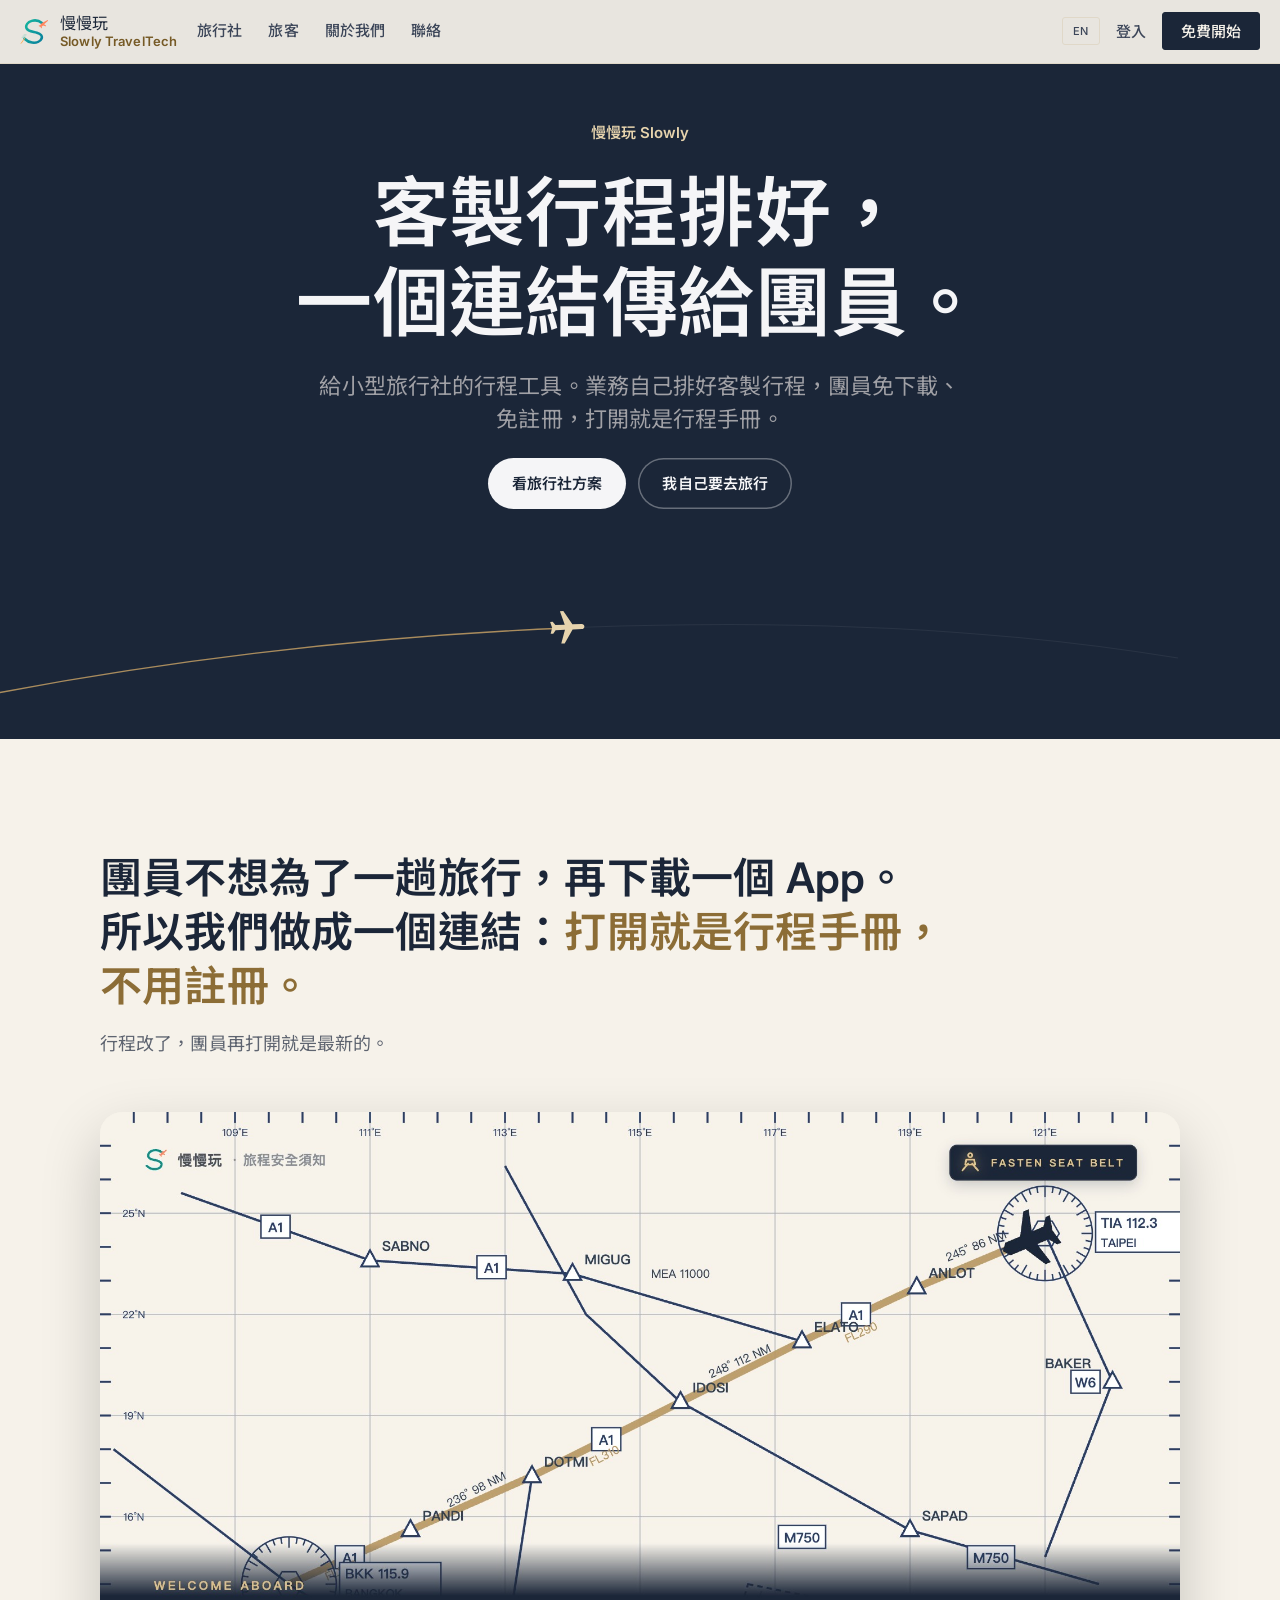
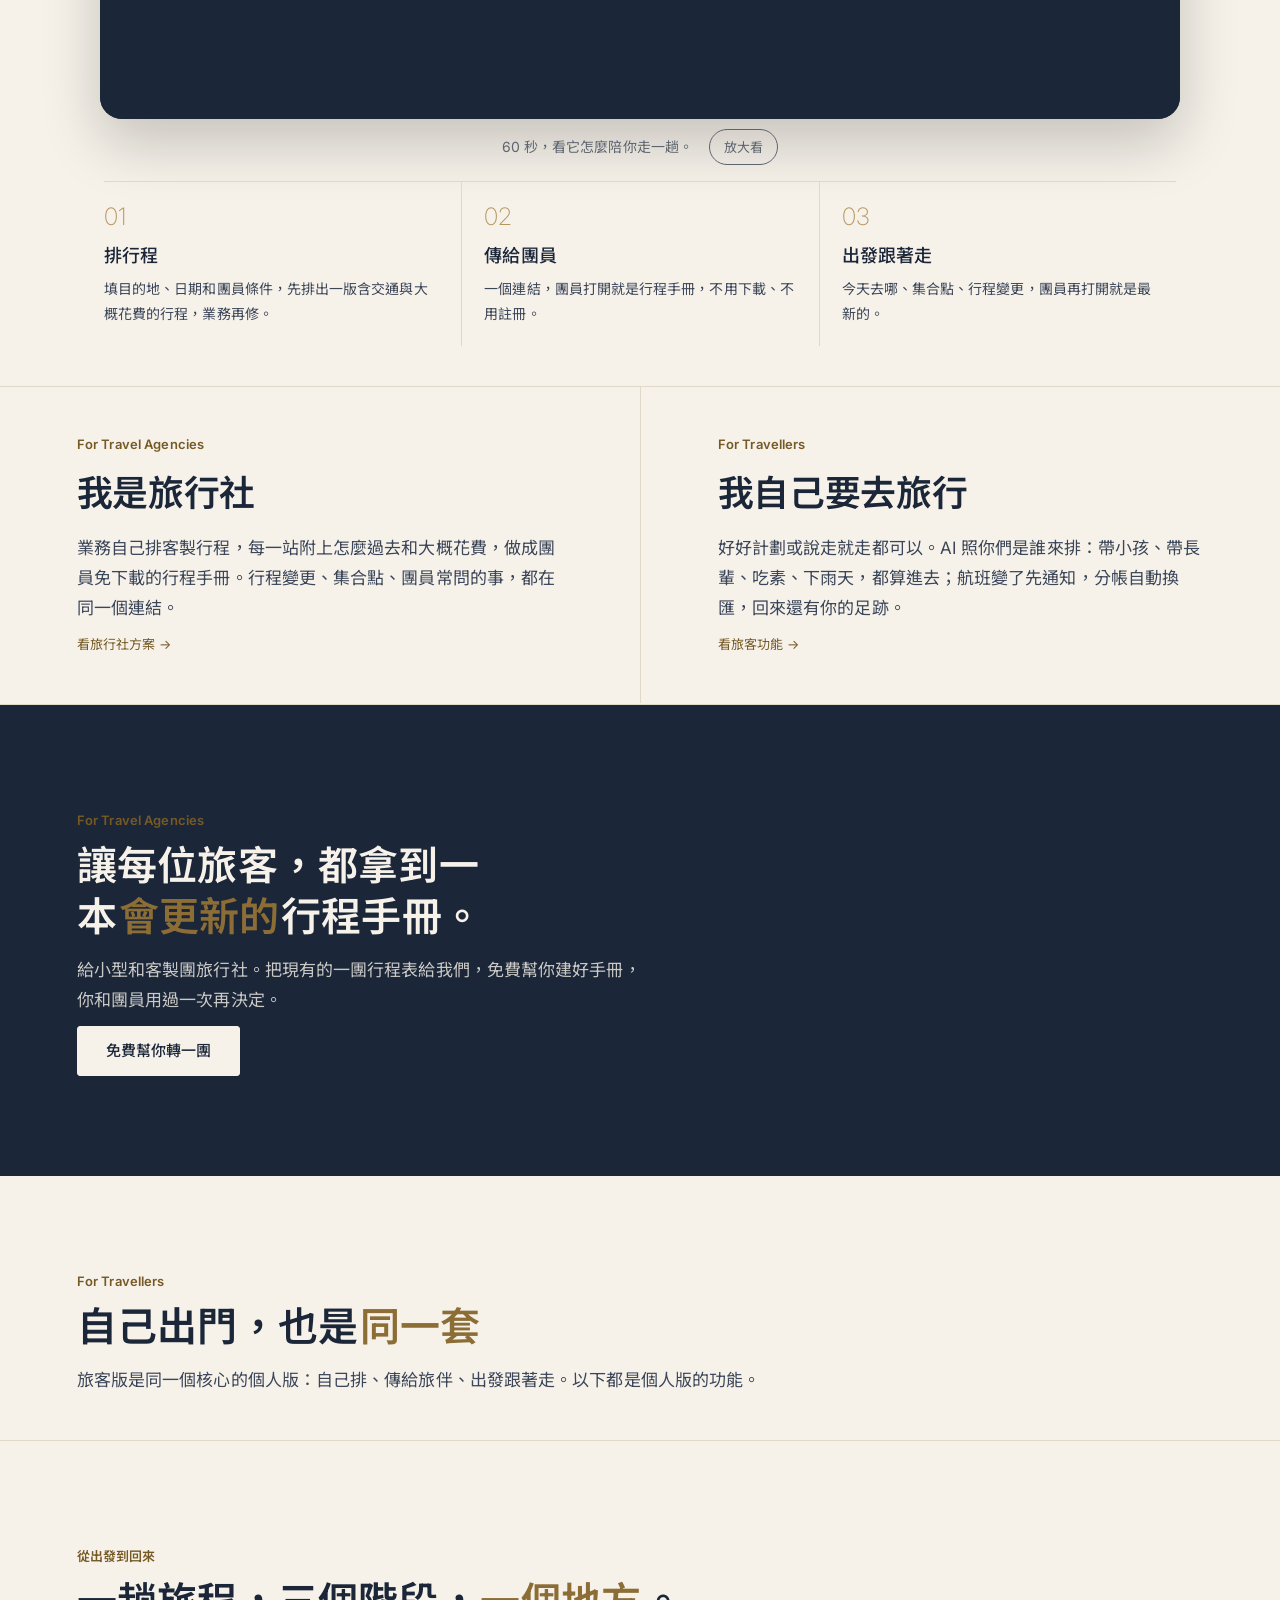
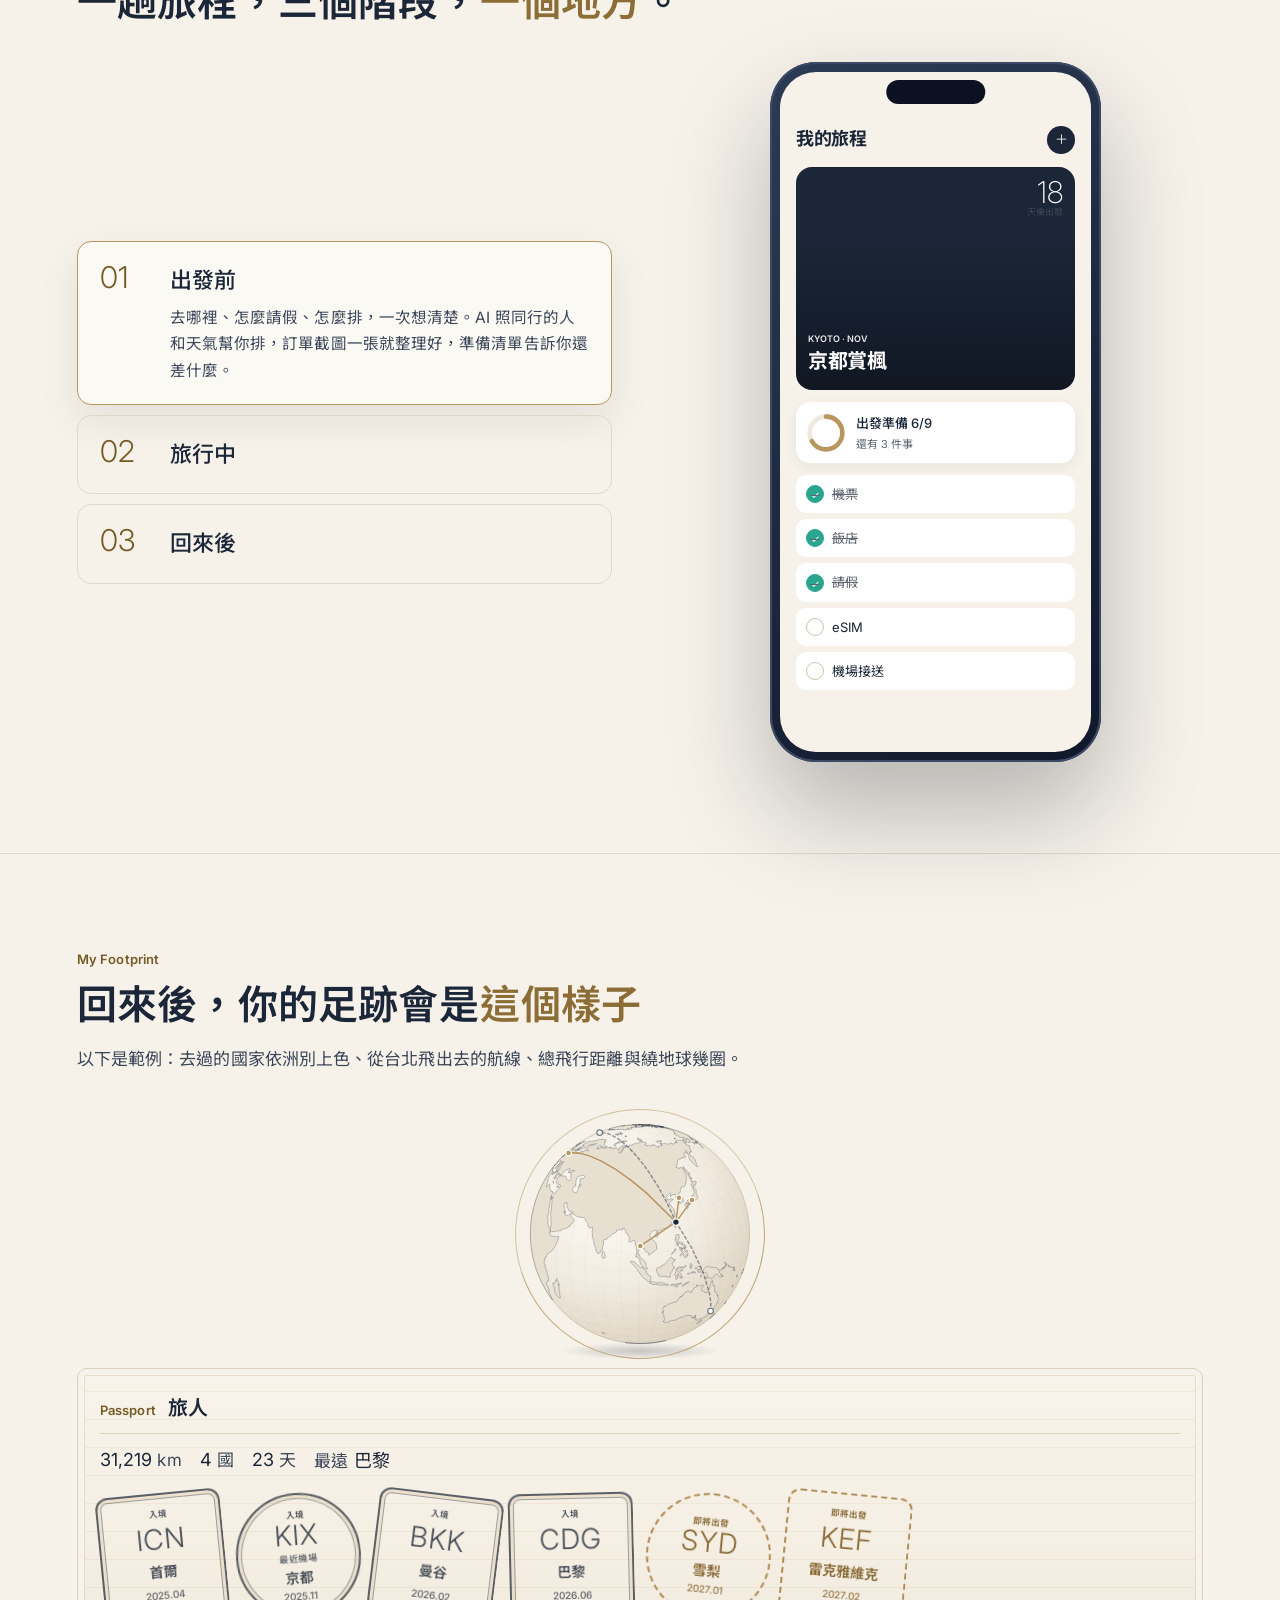
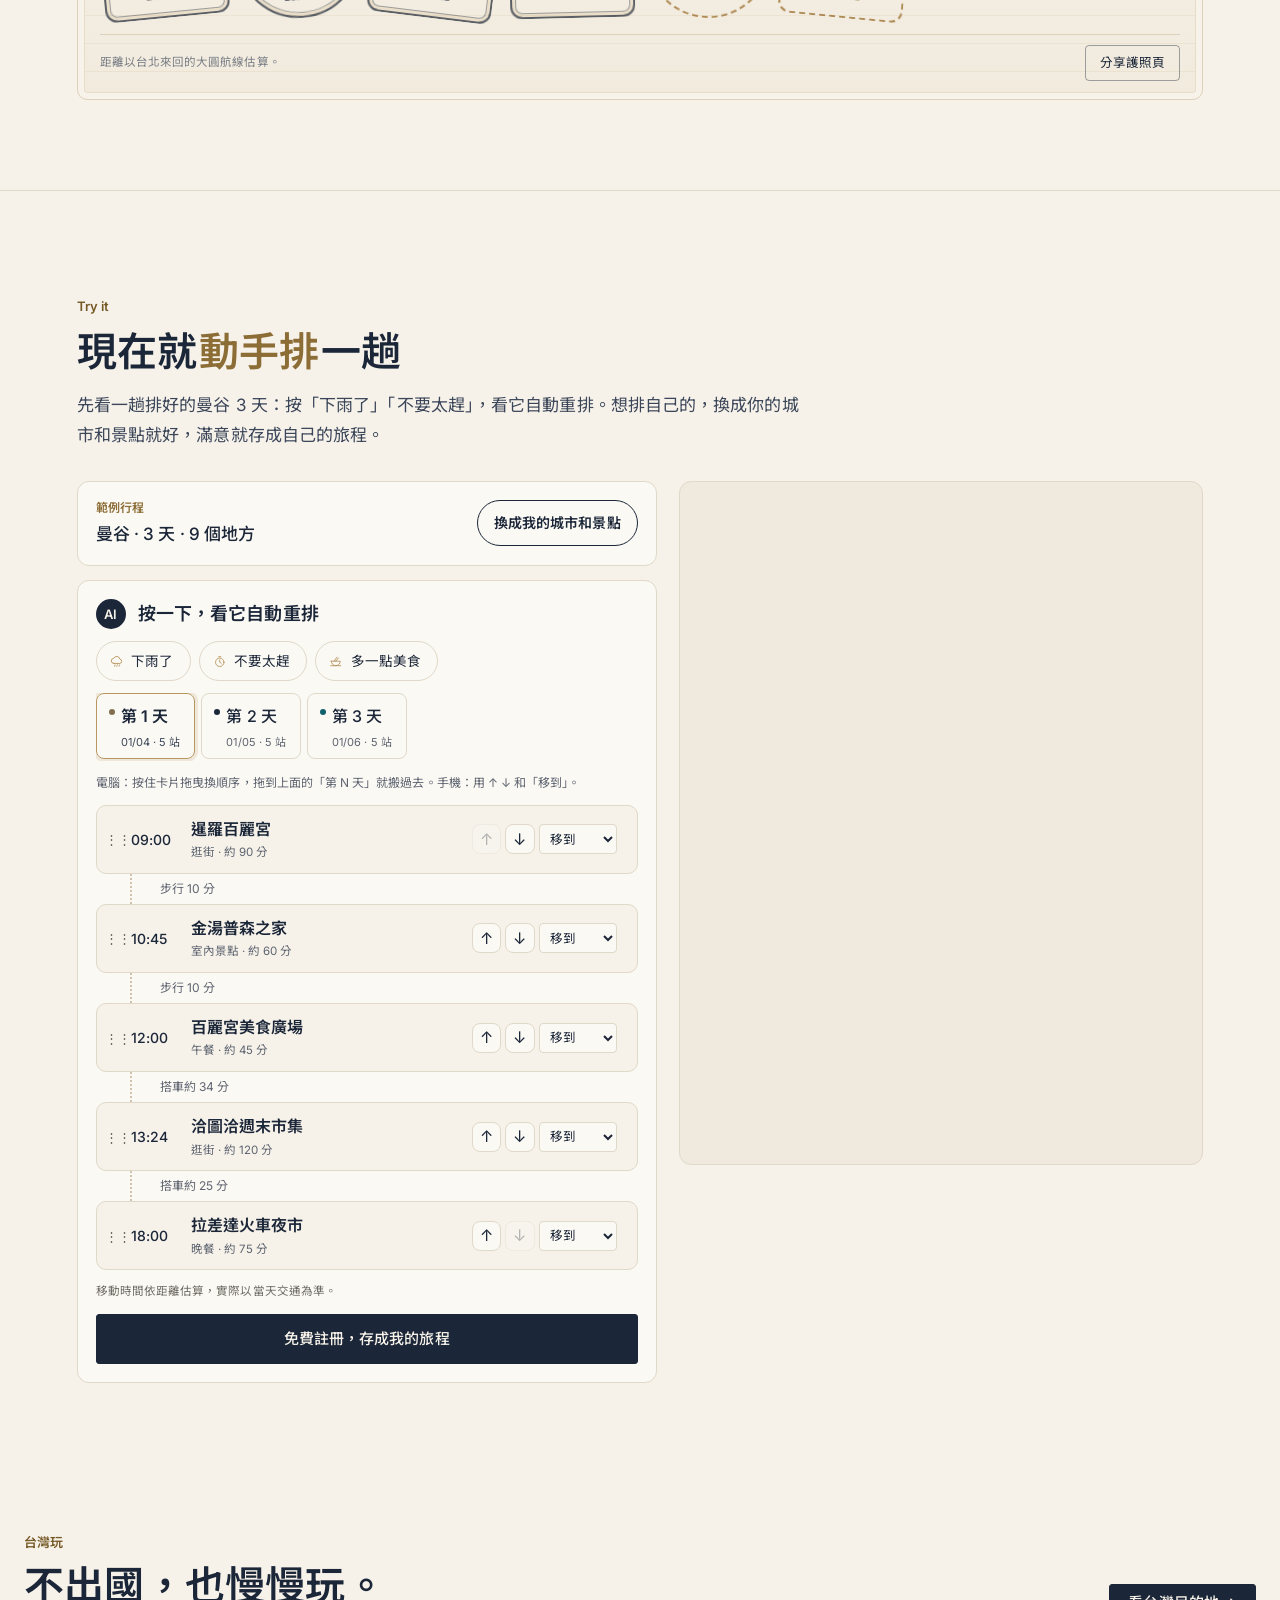
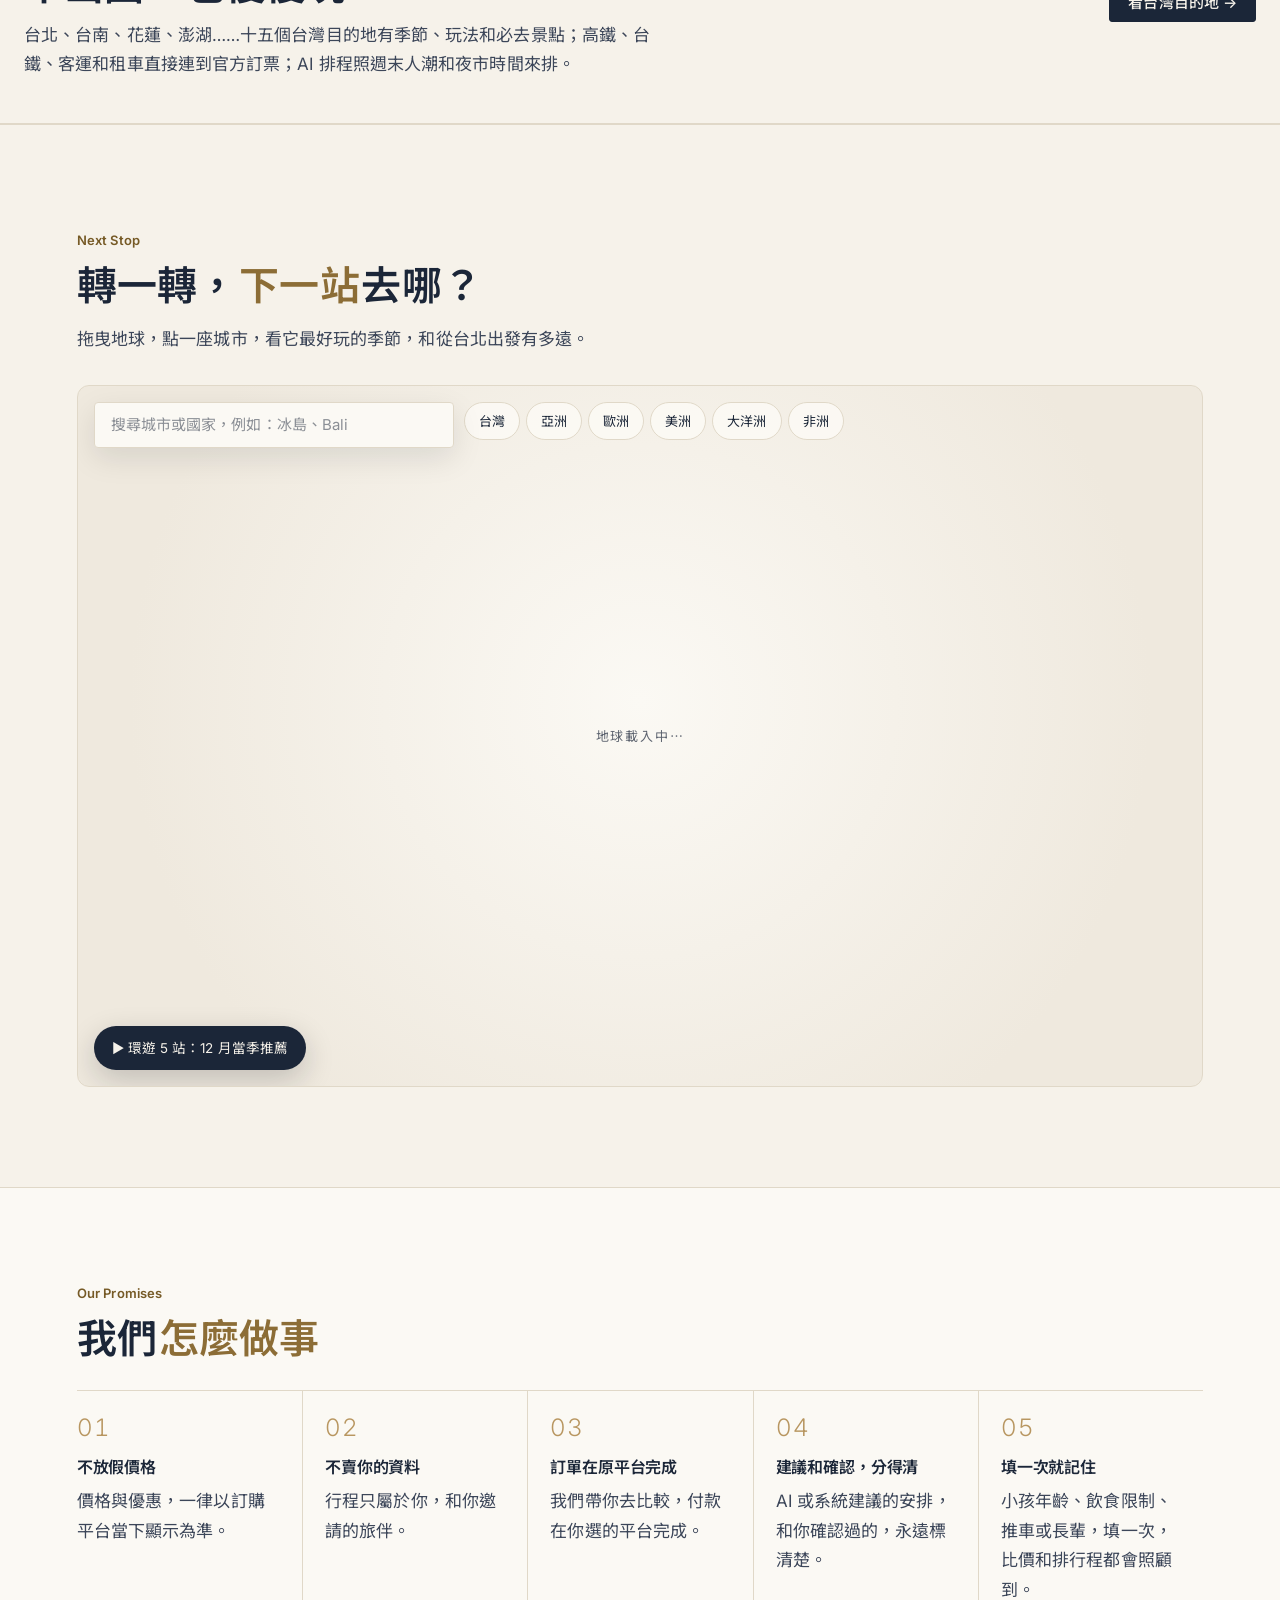
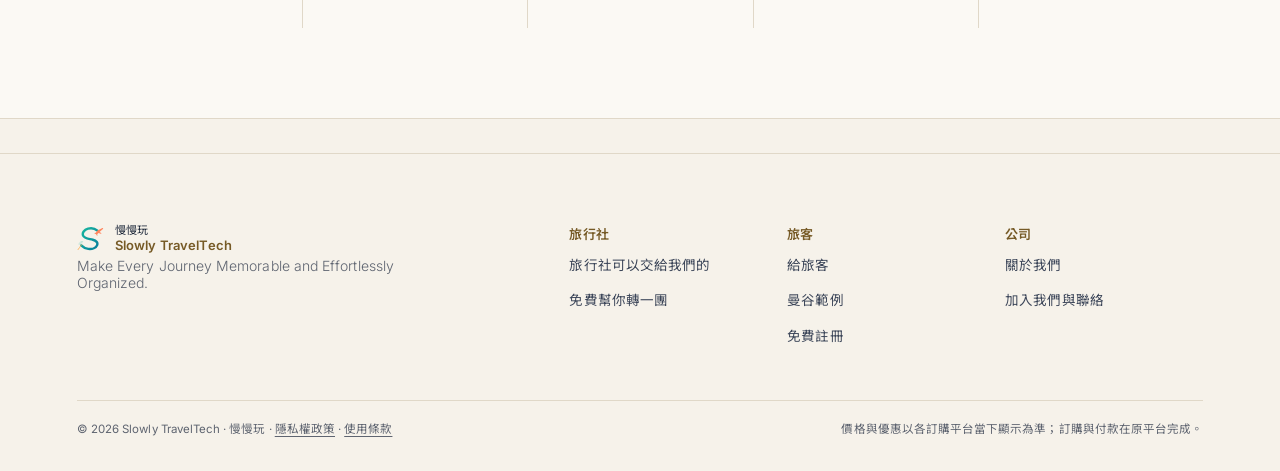
==== commit ed75a395: "Deploy 2026-11-24T12:06Z" ====
--- a/index.html
+++ b/index.html
@@ -18,18 +18,18 @@
     
     
     <style>html{background:#f7f5f1}@media (prefers-color-scheme:dark){html{background:#0e1315}}#splash{z-index:9999;color:#1b2638;background:#f6f2ea;place-items:center;font-family:-apple-system,BlinkMacSystemFont,PingFang TC,sans-serif;transition:opacity .45s;display:grid;position:fixed;inset:0}@media (prefers-color-scheme:dark){html:not([data-theme=light]) #splash{color:#efe8da;background:#0e141e}}html[data-theme=dark] #splash{color:#efe8da;background:#0e141e}#splash.out{opacity:0;pointer-events:none}#splash .box{justify-items:center;gap:10px;display:grid;transform:translateY(-4vh)}#splash svg{width:min(46vw,200px);height:auto;overflow:visible}#splash .route{fill:none;stroke:url(#spTeal);stroke-width:37px;stroke-linecap:round;stroke-linejoin:round;stroke-dasharray:1;stroke-dashoffset:1px;animation:1s cubic-bezier(.6,0,.2,1) .1s forwards spDraw}#splash .trail{fill:none;stroke:#ffad51;stroke-width:13px;stroke-linecap:round;stroke-dasharray:1;stroke-dashoffset:1px;animation:.35s ease-out forwards spDraw}#splash .speed{stroke:#7acfc0;stroke-width:7px;stroke-linecap:round;opacity:0;animation:.3s .9s forwards spFade}#splash .plane{fill:#ff865f;opacity:0;animation:.2s 1.05s forwards spFade}#splash .mover{fill:#ff865f;opacity:0;animation:1s linear .1s forwards spMove}@keyframes spMove{0%,94%{opacity:1}to{opacity:0}}#splash .name{letter-spacing:4px;opacity:0;font-size:30px;font-weight:800;animation:.5s 1.05s forwards spUp}#splash .tag{opacity:0;color:#6c7a7f;font-size:12.5px;font-style:italic;animation:.5s 1.25s forwards spUp}@keyframes spDraw{to{stroke-dashoffset:0}}@keyframes spFade{to{opacity:1}}@keyframes spUp{0%{opacity:0;transform:translateY(8px)}to{opacity:1;transform:none}}@media (prefers-reduced-motion:reduce){#splash .route,#splash .trail{stroke-dashoffset:0;animation:none}#splash .speed,#splash .plane,#splash .name,#splash .tag{opacity:1;animation:none}#splash .mover{display:none}}</style>
-    <script type="module" crossorigin="" src="/assets/index-Cgfm0C75.js"></script>
+    <script type="module" crossorigin="" src="/assets/index-C6XLLsqR.js"></script>
     <link rel="modulepreload" crossorigin="" href="/assets/rolldown-runtime-BCiCTKAo.js">
     <link rel="modulepreload" crossorigin="" href="/assets/react-BWPDF9mI.js">
     <link rel="modulepreload" crossorigin="" href="/assets/coords-pobQV2vf.js">
     <link rel="modulepreload" crossorigin="" href="/assets/supabase-D91a9Iv4.js">
     <link rel="modulepreload" crossorigin="" href="/assets/world-uUk4-pn1.js">
-    <link rel="stylesheet" crossorigin="" href="/assets/index-BBElbCb9.css">
-  <link rel="stylesheet" crossorigin="" href="/assets/pitch-B2k4QVOw.css"><link rel="stylesheet" crossorigin="" href="/assets/Shell-DnzmnJD3.css"><link rel="stylesheet" crossorigin="" href="/assets/brand-BbSCTPzj.css"><link rel="stylesheet" crossorigin="" href="/assets/TourVideo-DqAeJHIO.css"><link rel="stylesheet" crossorigin="" href="/assets/Passport-BInIwWcR.css"></head>
+    <link rel="stylesheet" crossorigin="" href="/assets/index-CsQV6MGR.css">
+  <link rel="stylesheet" crossorigin="" href="/assets/pitch-B2k4QVOw.css"><link rel="stylesheet" crossorigin="" href="/assets/Shell-p7s3KZaJ.css"><link rel="stylesheet" crossorigin="" href="/assets/brand-BbSCTPzj.css"><link rel="stylesheet" crossorigin="" href="/assets/TourVideo-DqAeJHIO.css"><link rel="stylesheet" crossorigin="" href="/assets/Passport-BInIwWcR.css"></head>
   <body>
     
     
-    <div id="root" data-pre="1"><div class="mmw site"><a href="#main" class="site-skip">跳到主要內容</a><header class="site-bar"><a class="site-logo" aria-label="慢慢玩 Slowly TravelTech" href="/" data-discover="true"><svg viewBox="-4 -26 428 392" width="30" height="27.476635514018692" aria-hidden="true" style="display: block; flex: 0 0 auto;"><defs><linearGradient id="teal_r_4_" x1="0" y1="0" x2="1" y2="1"><stop stop-color="#18b89f"></stop><stop offset="1" stop-color="#087f9c"></stop></linearGradient></defs><path d="M309 45 C269 12 216 0 164 15 C105 31 72 78 89 121 C108 167 179 168 237 184 C292 200 318 227 304 266 C288 309 230 332 168 324 C124 319 90 299 61 270" fill="none" stroke="url(#teal_r_4_)" stroke-width="37" stroke-linecap="round" stroke-linejoin="round"></path><path d="M64 262 C43 291 28 313 12 335" fill="none" stroke="#ffad51" stroke-width="13" stroke-linecap="round"></path><path d="M312 41 L392 13 Q400 11 403 17 Q405 22 398 27 L340 66 L363 86 Q367 90 364 94 Q361 98 356 95 L323 79 L300 96 L303 111 Q304 116 299 117 Q295 118 292 113 L280 91 L264 83 L261 77 Q260 73 265 72 L281 71 L300 53 Q304 49 312 41Z" fill="#ff865f" transform="rotate(-8 331 65)"></path><path d="M55 214h29M38 232h34M25 250h29" stroke="#7acfc0" stroke-width="7" stroke-linecap="round"></path></svg><span>慢慢玩<small>Slowly TravelTech</small></span></a><nav class="site-nav" aria-label="主選單"><a class="" href="/travelers" data-discover="true">旅客</a><a class="" href="/business" data-discover="true">企業合作</a><a class="" href="/about" data-discover="true">關於我們</a><a class="" href="/contact" data-discover="true">聯絡</a><span class="site-nav-end"><button type="button" class="site-lang" aria-label="Language">EN</button><a class="site-in" href="/login" data-discover="true">登入</a><a class="site-cta" href="/signup" data-discover="true">免費開始</a></span></nav><button type="button" class="site-burger" aria-expanded="false" aria-label="選單"><i></i><i></i></button></header><main id="main"><section class="rh"><svg class="rh-route" viewBox="0 0 1280 179" preserveAspectRatio="none" aria-hidden="true"><path class="rh-ghost" d="M-40 140 C 358 61, 819 39, 1178 98"></path><path class="rh-arc" d="M-40 140 C 358 61, 819 39, 1178 98" style="stroke-dasharray: 99999; stroke-dashoffset: 99999;"></path><g class="rh-land"><circle cx="1178" cy="98" r="4.5"></circle><text x="1178" y="132" text-anchor="middle">TPE</text><text class="sub" x="1178" y="150" text-anchor="middle">TAIWAN</text></g><g class="rh-plane" opacity="0"><g transform="rotate(90) scale(1.7) translate(-12 -12)"><path d="M21 16v-2l-8-5V3.5c0-.83-.67-1.5-1.5-1.5S10 2.67 10 3.5V9l-8 5v2l8-2.5V19l-2 1.5V22l3.5-1 3.5 1v-1.5L13 19v-5.5l8 2.5z"></path></g></g></svg><div class="rh-in"><p class="rh-eb">慢慢玩 Slowly</p><h1><span>好的旅行，</span><span>不是排得最滿，</span><br><span>是記得最多。</span></h1><p class="rh-lead">把瑣碎的安排交給慢慢玩，你在旅途中抬起頭，慢慢看。</p></div></section><section class="why rv in"><h2><span>旅遊 App 都在比誰</span><span>通知更快、優惠更多。</span><br><span>我們想做相反的事：</span><em><span>把瑣碎收好，</span><span>把提醒減到剛好。</span></em></h2><p>讓你在旅途中，可以抬起頭，慢慢看。</p></section><section class="why-video"><figure class="tour-inline"><video src="/video/tour-h.mp4" poster="/video/tour-h.jpg" preload="metadata" autoplay="" loop="" playsinline="" style="background-image: url(&quot;/video/tour-h.jpg&quot;); background-size: cover; background-position: center center;"></video><figcaption><span>60 秒，看它怎麼陪你走一趟。</span><button type="button">放大看</button></figcaption></figure></section><section class="how3s rv in" aria-label="怎麼用"><div><em>01</em><b>排行程</b><p>選好去哪、哪幾天，AI 照你們的步調排好每一天。</p></div><div><em>02</em><b>傳給旅伴</b><p>一個連結，旅伴打開就是一本旅行手冊。</p></div><div><em>03</em><b>出發跟著走</b><p>今天去哪、下雨備案、集合點，都在手機裡。</p></div></section><section class="doors"><a class="door rv in" href="/travelers" data-discover="true"><span class="eyebrow">For Travellers</span><b>我要去旅行</b><p>好好計劃或說走就走都可以。AI 照你們是誰來排：帶小孩、帶長輩、吃素、下雨天，都算進去；航班變了先通知，分帳自動換匯，回來還有你的足跡。</p><em>看旅客功能 →</em></a><a class="door rv in" href="/business" data-discover="true"><span class="eyebrow">For Business</span><b>我是企業與旅行業者</b><p>旅行社團體手冊、領隊協作、平台合作，以及企業員工旅遊。</p><em>看企業方案 →</em></a></section><section class="tw-strip rv in"><div><span class="eyebrow">台灣玩</span><h2>不出國，也慢慢玩。</h2><p>台北、台南、花蓮、澎湖……十五個台灣目的地有季節、玩法和必去景點；高鐵、台鐵、客運和租車直接連到官方訂票；AI 排程照週末人潮和夜市時間來排。</p></div><a class="site-cta" href="/explore?c=taiwan" data-discover="true">看台灣目的地 →</a></section><section class="sc2"><div class="sc2-head rv in"><span class="eyebrow">從出發到回來</span><h2>一趟旅程，三個階段，<em class="hl">一個地方</em>。</h2></div><div class="sc2-grid"><div class="sc2-tabs" role="tablist" aria-label="旅程階段"><button type="button" role="tab" aria-selected="true" class="on"><em>01</em><span><b>出發前</b><small>去哪裡、怎麼請假、怎麼排，一次想清楚。AI 照同行的人和天氣幫你排，訂單截圖一張就整理好，準備清單告訴你還差什麼。</small></span></button><button type="button" role="tab" aria-selected="false" class=""><em>02</em><span><b>旅行中</b><small>登機證、今天的路線、旅伴的更新，打開就有。登機門改了先通知你，分帳自動換匯。</small></span></button><button type="button" role="tab" aria-selected="false" class=""><em>03</em><span><b>回來後</b><small>飛了多遠、去過哪些國家，收成一頁屬於你的足跡。</small></span></button></div><p class="sc2-mtext">去哪裡、怎麼請假、怎麼排，一次想清楚。AI 照同行的人和天氣幫你排，訂單截圖一張就整理好，準備清單告訴你還差什麼。</p><div class="sc2-stage" aria-live="polite"><div class="sc-phone sc2-phone"><div class="sc-layer on"><div class="sc-screen"><div class="sc-top"><b>我的旅程</b><i>＋</i></div><div class="sc-cover" style="background-image: linear-gradient(rgba(0, 0, 0, 0) 30%, rgba(14, 20, 30, 0.8)), url(&quot;https://thumb.wikimedia.org/wikipedia/commons/thumb/a/ae/Kiyomizu-dera%2C_Kyoto%2C_November_2016_-02.jpg/500px-Kiyomizu-dera%2C_Kyoto%2C_November_2016_-02.jpg?utm_source=commons.wikimedia.org&amp;utm_campaign=imageinfo&amp;utm_content=thumbnail&quot;);"><span>KYOTO · NOV</span><b>京都賞楓</b><em>18<small>天後出發</small></em></div><div class="sc-ready"><svg viewBox="0 0 44 44"><circle cx="22" cy="22" r="18" class="bg"></circle><circle cx="22" cy="22" r="18" class="fg"></circle></svg><div><b>出發準備 6/9</b><small>還有 3 件事</small></div></div><ul class="sc-check"><li class="ok"><i>✓</i>機票</li><li class="ok"><i>✓</i>飯店</li><li class="ok"><i>✓</i>請假</li><li class=""><i></i>eSIM</li><li class=""><i></i>機場接送</li></ul></div></div><div class="sc-layer"><div class="sc-screen"><div class="sc-top"><b>第 1 天 · 京都</b><i>⋯</i></div><div class="sc-push"><i><svg class="si" viewBox="0 0 24 24" aria-hidden="true"><path d="M10.5 13.5 4 11l1-1.6 6.6 1.6 4.6-4.6a1.4 1.4 0 0 1 2 2l-4.6 4.6 1.6 6.6-1.6 1-2.5-6.5-3.3 3.3.3 2.4-1.1 1.1-1.5-3.2-3.2-1.5 1.1-1.1 2.4.3Z"></path></svg></i><span><b>航班 TPE → KIX</b><small>登機門公布：B7（第 1 航廈）</small></span><em>現在</em></div><div class="sc-bp"><small>BOARDING PASS</small><div><b>TPE</b><span><svg class="si" viewBox="0 0 24 24" aria-hidden="true"><path d="M10.5 13.5 4 11l1-1.6 6.6 1.6 4.6-4.6a1.4 1.4 0 0 1 2 2l-4.6 4.6 1.6 6.6-1.6 1-2.5-6.5-3.3 3.3.3 2.4-1.1 1.1-1.5-3.2-3.2-1.5 1.1-1.1 2.4.3Z"></path></svg></span><b>KIX</b></div><div class="sc-bp-t"><span>08:50</span><span>12:35</span></div><div class="sc-bp-f"><span><small>登機</small>08:10</span><span><small>登機門</small>B7</span><span><small>座位</small>32A</span></div></div><ol class="sc-day"><li><em>14:30</em>入住飯店 · 四條</li><li><em>16:00</em>清水寺</li><li><em>18:30</em>先斗町晚餐</li></ol></div></div><div class="sc-layer"><div class="sc-screen sc-after"><div class="sc-top"><b>我的足跡</b><i>↗</i></div><svg class="sc-globe" viewBox="0 0 120 120" aria-hidden="true"><defs><radialGradient id="scG" cx="36%" cy="30%" r="75%"><stop offset="0%" stop-color="#fffdf8"></stop><stop offset="65%" stop-color="#efe8dc"></stop><stop offset="100%" stop-color="#d8cdb9"></stop></radialGradient></defs><ellipse cx="60" cy="60" rx="56" ry="56" fill="none" stroke="#b89660" stroke-opacity=".5" transform="rotate(-18 60 60)"></ellipse><circle cx="60" cy="60" r="46" fill="url(#scG)" stroke="#cdbfa6"></circle><path d="M36 48c6-8 16-10 22-6s4 10 12 10 10-6 16-2M30 70c8 2 12 8 20 6s10-8 18-6 8 8 16 6" fill="none" stroke="#1b2638" stroke-opacity=".45" stroke-width=".8"></path><path d="M66 62 Q78 44 92 50" fill="none" stroke="#b89660" stroke-width="1.6"></path><path d="M66 62 Q58 78 46 80" fill="none" stroke="#b89660" stroke-width="1.6"></path><circle cx="66" cy="62" r="2.6" fill="#1b2638"></circle><circle cx="92" cy="50" r="2.2" fill="#b89660"></circle><circle cx="46" cy="80" r="2.2" fill="#b89660"></circle></svg><p class="sc-pline"><b>12,480</b> km · <b>3</b> 國 · <b>14</b> 天</p><div class="sc-stamps"><span class=""><b>ICN</b><small>首爾</small><em>2025.04</em></span><span class="round"><b>KIX</b><small>京都</small><em>2025.11</em></span><span class=""><b>BKK</b><small>曼谷</small><em>2026.02</em></span></div></div></div></div></div></div></section><section class="fp-sec"><div class="try-h rv in"><span class="eyebrow">My Footprint</span><h2>回來後，你的足跡會是<em class="hl">這個樣子</em></h2><p>以下是範例：去過的國家依洲別上色、從台北飛出去的航線、總飛行距離與繞地球幾圈。</p></div><div class="rv in"><div class="pp"><div class="pp-globe"><svg viewBox="0 0 280 280" role="img" aria-label="地球儀：從台北飛往 首爾、京都、曼谷、巴黎、雪梨、雷克雅維克"><defs><radialGradient id="ppLight" cx="36%" cy="30%" r="75%"><stop offset="0%" stop-color="#fffdf8"></stop><stop offset="60%" stop-color="#f1ebdf"></stop><stop offset="100%" stop-color="#ddd3c1"></stop></radialGradient><radialGradient id="ppShadow" cx="50%" cy="50%" r="50%"><stop offset="0%" stop-color="#1b2638" stop-opacity=".22"></stop><stop offset="100%" stop-color="#1b2638" stop-opacity="0"></stop></radialGradient></defs><ellipse cx="140" cy="266" rx="87.5" ry="9" fill="url(#ppShadow)"></ellipse><ellipse cx="140" cy="140" rx="134" ry="134" class="pp-orbit" transform="rotate(-18 140 140)"></ellipse><path d="M140,258L135.882,257.928L131.769,257.713L127.666,257.354L123.578,256.852L119.51,256.207L115.466,255.421L111.453,254.495L107.475,253.429L103.536,252.225L99.642,250.884L95.796,249.408L92.005,247.798L88.272,246.058L84.602,244.188L81,242.191L77.47,240.07L74.015,237.826L70.641,235.464L67.352,232.985L64.151,230.393L61.043,227.691L58.03,224.882L55.118,221.97L52.309,218.957L49.607,215.849L47.015,212.648L44.536,209.359L42.174,205.985L39.93,202.53L37.809,199L35.812,195.398L33.942,191.728L32.202,187.995L30.592,184.204L29.116,180.358L27.775,176.464L26.571,172.525L25.505,168.547L24.579,164.534L23.793,160.49L23.148,156.422L22.646,152.334L22.287,148.231L22.072,144.118L22,140L22.072,135.882L22.287,131.769L22.646,127.666L23.148,123.578L23.793,119.51L24.579,115.466L25.505,111.453L26.571,107.475L27.775,103.536L29.116,99.642L30.592,95.796L32.202,92.005L33.942,88.272L35.812,84.602L37.809,81L39.93,77.47L42.174,74.015L44.536,70.641L47.015,67.352L49.607,64.151L52.309,61.043L55.118,58.03L58.03,55.118L61.043,52.309L64.151,49.607L67.352,47.015L70.641,44.536L74.015,42.174L77.47,39.93L81,37.809L84.602,35.812L88.272,33.942L92.005,32.202L95.796,30.592L99.642,29.116L103.536,27.775L107.475,26.571L111.453,25.505L115.466,24.579L119.51,23.793L123.578,23.148L127.666,22.646L131.769,22.287L135.882,22.072L140,22L144.118,22.072L148.231,22.287L152.334,22.646L156.422,23.148L160.49,23.793L164.534,24.579L168.547,25.505L172.525,26.571L176.464,27.775L180.358,29.116L184.204,30.592L187.995,32.202L191.728,33.942L195.398,35.812L199,37.809L202.53,39.93L205.985,42.174L209.359,44.536L212.648,47.015L215.849,49.607L218.957,52.309L221.97,55.118L224.882,58.03L227.691,61.043L230.393,64.151L232.985,67.352L235.464,70.641L237.826,74.015L240.07,77.47L242.191,81L244.188,84.602L246.058,88.272L247.798,92.005L249.408,95.796L250.884,99.642L252.225,103.536L253.429,107.475L254.495,111.453L255.421,115.466L256.207,119.51L256.852,123.578L257.354,127.666L257.713,131.769L257.928,135.882L258,140L257.928,144.118L257.713,148.231L257.354,152.334L256.852,156.422L256.207,160.49L255.421,164.534L254.495,168.547L253.429,172.525L252.225,176.464L250.884,180.358L249.408,184.204L247.798,187.995L246.058,191.728L244.188,195.398L242.191,199L240.07,202.53L237.826,205.985L235.464,209.359L232.985,212.648L230.393,215.849L227.691,218.957L224.882,221.97L221.97,224.882L218.957,227.691L215.849,230.393L212.648,232.985L209.359,235.464L205.985,237.826L202.53,240.07L199,242.191L195.398,244.188L191.728,246.058L187.995,247.798L184.204,249.408L180.358,250.884L176.464,252.225L172.525,253.429L168.547,254.495L164.534,255.421L160.49,256.207L156.422,256.852L152.334,257.354L148.231,257.713L144.118,257.928L140,258Z" fill="url(#ppLight)" class="pp-sphere"></path><path d="M25.537,111.326L31.617,93.856L40.733,77.677L52.629,63.245L66.972,50.961L83.36,41.172L101.335,34.151L120.393,30.095L140,29.116M136.544,257.949L133.861,252.417L131.745,236.499L130.392,211.666L129.927,180.211L130.694,134.717L132.877,90.027L136.145,52.945L140,29.116M254.463,168.674L256.79,156.166L257.569,143.445L255.31,121.747L248.62,100.75L237.755,81.261L223.134,64.029L205.318,49.718L184.992,38.875L162.937,31.919L140,29.116M143.456,22.051L141.755,23.806L140,29.116M22,140L22,140.073L22.122,141.833L22.468,143.59L23.037,145.34L23.83,147.08L24.843,148.806L26.076,150.516L27.525,152.205L29.189,153.872L31.064,155.511L33.146,157.122L35.431,158.7L37.915,160.242L40.594,161.746L43.462,163.208L46.514,164.626L49.743,165.997L53.145,167.319L56.712,168.589L60.437,169.804L64.314,170.963L68.335,172.063L72.492,173.101L76.778,174.077L81.184,174.988L85.702,175.832L90.323,176.608L95.039,177.314L99.841,177.949L104.719,178.512L109.664,179.002L114.667,179.417L119.718,179.758L124.808,180.023L129.927,180.211L135.065,180.323L140.212,180.358L145.359,180.317L150.496,180.198L155.612,180.004L160.699,179.733L165.747,179.386L170.745,178.964L175.686,178.469L180.558,177.9L185.353,177.258L190.061,176.546L194.674,175.765L199.184,174.915L203.58,173.999L207.856,173.018L212.002,171.974L216.011,170.87L219.876,169.706L223.588,168.486L227.142,167.212L230.529,165.886L233.745,164.511L236.781,163.089L239.634,161.623L242.297,160.116L244.765,158.571L247.034,156.99L249.099,155.377L250.956,153.735L252.602,152.067L254.034,150.375L255.249,148.664L256.244,146.937L257.018,145.196L257.569,143.445L257.897,141.688L258,140M25.828,169.81L22.53,147.199L24.253,124.28L28.705,107.757L35.748,91.984L45.217,77.328L56.892,64.132L70.502,52.701L85.73,43.302L102.22,36.155L119.591,31.424M47.366,213.095L36.086,195.042L28.906,174.818L26.11,153.22L27.807,131.101L32.122,114.315L38.948,98.127L48.126,82.914L59.443,69.029L72.636,56.796L87.396,46.5L103.38,38.381L120.217,32.627M70.424,235.305L60.531,226.86L51.97,216.958L44.884,205.768L39.391,193.475L35.584,180.286L33.527,166.423L33.254,152.116L34.769,137.607L38.816,120.571L45.219,103.987L53.828,88.241L64.442,73.7L76.816,60.703L90.66,49.551L105.653,40.505L121.445,33.774M88.37,246.105L76.933,239.113L66.868,229.964L58.394,218.858L51.695,206.036L46.917,191.778L44.165,176.393L43.497,160.217L44.929,143.601L48.585,126.334L54.37,109.385L62.147,93.149L71.737,78.004L82.916,64.302L95.424,52.361L108.969,42.461L123.236,34.831M101.936,251.692L90.698,246.293L80.701,238.218L72.196,227.67L65.399,214.914L60.48,200.273L57.563,184.114L56.722,166.845L57.977,148.9L61.132,131.429L66.122,114.158L72.832,97.489L81.106,81.809L90.751,67.483L101.542,54.846L113.228,44.19L125.537,35.765M112.617,254.779L102.8,250.77L94.005,243.717L86.474,233.814L80.413,221.334L75.99,206.618L73.326,190.072L72.494,172.149L73.517,153.344L76.075,135.702L80.12,118.161L85.558,101.128L92.265,84.999L100.082,70.151L108.828,56.929L118.3,45.641L128.277,36.549M121.5,256.541L113.947,253.61L107.15,247.386L101.304,238.049L96.581,225.87L93.115,211.201L91.01,194.468L90.324,176.157L91.078,156.797L95.936,121.271L104.873,87.479L117.062,58.548L124.032,46.768L131.374,37.158M129.308,257.515L124.577,255.313L120.307,249.662L116.626,240.733L113.644,228.791L110.111,197.379L110.125,159.155L113.092,123.395L118.549,89.172L125.993,59.654L134.732,37.573M143.602,257.945L145.258,256.104L146.754,250.742L149.093,230.206L150.337,198.81L150.336,160.333L149.31,124.456L147.422,90.018L144.846,60.206L141.823,37.781M150.846,257.501L155.639,255.287L159.964,249.628L163.693,240.692L166.714,228.746L170.294,197.334L170.278,159.118L167.272,123.361L161.74,89.145L154.197,59.637L145.339,37.567M158.67,256.514L166.276,253.564L173.121,247.326L179.007,237.978L183.763,225.793L187.251,211.123L189.371,194.393L190.061,176.087L189.301,156.736L184.405,121.217L175.399,87.436L163.116,58.52L156.092,46.748L148.693,37.147M167.582,254.731L177.438,250.697L186.267,243.624L193.826,233.709L199.908,221.222L204.347,206.506L207.019,189.965L207.853,172.053L206.825,153.262L204.255,135.623L200.189,118.087L194.722,101.061L187.981,84.941L180.124,70.102L171.332,56.891L161.811,45.614L151.783,36.534M178.31,251.608L189.566,246.177L199.577,238.08L208.092,227.519L214.897,214.759L219.82,200.122L222.738,183.974L223.578,166.722L222.319,148.799L219.152,131.332L214.144,114.067L207.409,97.406L199.106,81.736L189.427,67.423L178.597,54.798L166.869,44.157L154.515,35.747M191.95,245.949L203.375,238.923L213.427,229.754L221.887,218.639L228.573,205.82L233.34,191.576L236.084,176.213L236.746,160.066L235.311,143.484L231.645,126.221L225.846,109.28L218.049,93.053L208.435,77.92L197.228,64.231L184.689,52.306L171.109,42.423L156.806,34.81M210.002,234.993L219.841,226.524L228.351,216.616L235.392,205.434L240.846,193.163L244.623,180.008L246.66,166.188L246.923,151.932L245.408,137.478L241.354,120.446L234.94,103.87L226.317,88.135L215.684,73.607L203.29,60.625L189.423,49.49L174.405,40.462L158.586,33.751M233.143,212.446L244.235,194.453L251.28,174.346L254.004,152.905L252.302,130.963L247.982,114.182L241.149,98.003L231.962,82.801L220.634,68.93L207.429,56.714L192.655,46.436L176.655,38.336L159.802,32.603M254.172,110.19L248.962,95.105L241.477,80.958L231.876,68.042L220.357,56.627L207.162,46.952L192.565,39.219L176.872,33.588L160.409,30.177M232.634,66.905L218.134,52.092L200.709,40.568L181.013,32.765L159.783,28.975M209.576,44.695L198.151,37.656L185.688,32.442L172.41,29.147L158.555,27.828M191.63,33.895L174.857,28.217L156.764,26.771M178.064,28.308L166.562,25.789L154.463,25.836M167.383,25.221L159.698,24.283L151.723,25.053M158.5,23.459L148.626,24.444M150.692,22.485L145.268,24.028M136.398,22.055L138.177,23.82M129.154,22.499L134.661,24.035M121.33,23.486L131.307,24.455M112.418,25.269L120.17,24.308L128.217,25.067M101.69,28.392L113.285,25.828L125.485,25.854M88.05,34.051L104.951,28.281L123.194,26.791M69.998,45.007L81.495,37.86L94.051,32.56L107.438,29.203L121.414,27.85M46.857,67.554L61.397,52.515L78.927,40.803L98.779,32.864L120.198,28.999M94.216,248.756L94.872,249.027L96.572,249.688L98.356,250.323L100.218,250.93L102.157,251.51L104.167,252.059L106.246,252.579L108.389,253.067L110.592,253.522L112.851,253.944L115.162,254.332L117.52,254.685L119.921,255.003L122.36,255.284L124.832,255.529L127.334,255.737L129.859,255.907L132.404,256.039L134.963,256.134L137.532,256.19L140.106,256.207L142.68,256.186L145.248,256.127L147.806,256.03L150.35,255.894L152.873,255.721L155.373,255.51L157.843,255.262L160.279,254.978L162.676,254.657L165.031,254.301L167.337,253.911L169.592,253.486L171.79,253.028L173.928,252.537L176.001,252.015L178.006,251.463L179.938,250.881L181.794,250.271L183.571,249.634L185.265,248.971L185.786,248.755M71.668,236.201L72.784,236.962L74.381,237.953L76.103,238.92L77.946,239.86L79.908,240.771L81.984,241.653L84.171,242.502L86.463,243.318L88.858,244.1L91.35,244.844L93.934,245.551L96.607,246.219L99.361,246.846L102.194,247.431L105.098,247.974L108.068,248.473L111.1,248.927L114.186,249.335L117.322,249.697L120.501,250.012L123.716,250.279L126.963,250.498L130.235,250.668L133.525,250.789L136.828,250.861L140.136,250.884L143.445,250.857L146.746,250.781L150.035,250.656L153.305,250.481L156.55,250.259L159.763,249.988L162.938,249.669L166.07,249.303L169.152,248.891L172.179,248.433L175.144,247.931L178.042,247.385L180.869,246.796L183.617,246.165L186.282,245.495L188.859,244.784L191.343,244.037L193.73,243.253L196.014,242.434L198.191,241.581L200.258,240.697L202.21,239.783L204.044,238.841L205.755,237.872L207.342,236.879L208.33,236.203M53.928,220.72L55.114,221.901L56.55,223.157L58.145,224.391L59.895,225.6L61.799,226.781L63.851,227.933L66.048,229.053L68.385,230.139L70.859,231.19L73.465,232.202L76.197,233.175L79.051,234.106L82.021,234.994L85.101,235.836L88.286,236.632L91.569,237.379L94.944,238.077L98.405,238.723L101.945,239.318L105.558,239.859L109.236,240.345L112.973,240.777L116.762,241.152L120.594,241.47L124.463,241.731L128.362,241.934L132.284,242.078L136.219,242.164L140.162,242.191L144.105,242.159L148.04,242.068L151.96,241.919L155.857,241.712L159.723,241.446L163.552,241.123L167.337,240.743L171.069,240.307L174.742,239.816L178.349,239.271L181.883,238.672L185.337,238.021L188.705,237.319L191.98,236.568L195.157,235.768L198.228,234.922L201.188,234.031L204.032,233.096L206.755,232.12L209.35,231.105L211.813,230.051L214.139,228.962L216.324,227.839L218.364,226.685L220.255,225.501L221.993,224.29L223.575,223.054L224.997,221.796L226.069,220.723M40.095,202.793L40.271,203.068L41.339,204.549L42.594,206.012L44.035,207.455L45.658,208.875L47.461,210.27L49.44,211.636L51.592,212.972L53.912,214.274L56.396,215.541L59.038,216.769L61.835,217.956L64.781,219.101L67.87,220.201L71.096,221.253L74.454,222.257L77.936,223.209L81.536,224.108L85.248,224.953L89.064,225.742L92.976,226.473L96.979,227.145L101.063,227.757L105.221,228.307L109.446,228.794L113.729,229.219L118.061,229.578L122.436,229.873L126.844,230.102L131.276,230.266L135.726,230.363L140.184,230.393L144.641,230.357L149.09,230.255L153.521,230.086L157.926,229.851L162.297,229.551L166.626,229.186L170.905,228.757L175.124,228.264L179.276,227.709L183.354,227.092L187.349,226.415L191.255,225.679L195.062,224.886L198.765,224.036L202.356,223.132L205.828,222.176L209.175,221.168L212.39,220.112L215.467,219.008L218.401,217.86L221.185,216.669L223.815,215.438L226.286,214.168L228.592,212.863L230.729,211.525L232.694,210.156L234.482,208.759L236.091,207.337L237.516,205.892L238.756,204.427L239.808,202.945L239.907,202.791M30.094,182.949L30.836,184.577L31.788,186.199L32.946,187.806L34.308,189.394L35.872,190.959L37.633,192.5L39.59,194.014L41.737,195.496L44.072,196.946L46.589,198.359L49.284,199.733L52.152,201.065L55.186,202.354L58.383,203.596L61.734,204.789L65.235,205.931L68.878,207.02L72.657,208.053L76.563,209.029L80.59,209.946L84.731,210.802L88.976,211.595L93.319,212.324L97.751,212.988L102.263,213.585L106.847,214.114L111.494,214.574L116.195,214.965L120.942,215.285L125.724,215.533L130.534,215.711L135.362,215.816L140.199,215.849L145.036,215.81L149.863,215.699L154.671,215.516L159.451,215.261L164.194,214.935L168.891,214.539L173.533,214.073L178.112,213.538L182.617,212.936L187.042,212.267L191.377,211.532L195.614,210.734L199.746,209.873L203.763,208.951L207.66,207.97L211.427,206.932L215.059,205.839L218.547,204.693L221.887,203.496L225.07,202.25L228.091,200.957L230.945,199.621L233.625,198.244L236.128,196.828L238.447,195.376L240.579,193.89L242.519,192.375L244.265,190.831L245.811,189.264L247.157,187.674L248.298,186.066L249.234,184.443L249.905,182.951M24.033,161.81L24.253,162.79L24.814,164.513L25.595,166.227L26.593,167.927L27.807,169.611L29.234,171.275L30.872,172.916L32.719,174.531L34.769,176.117L37.019,177.67L39.466,179.189L42.104,180.67L44.929,182.11L47.934,183.507L51.114,184.857L54.464,186.159L57.977,187.409L61.646,188.606L65.464,189.747L69.423,190.83L73.517,191.853L77.738,192.814L82.077,193.711L86.527,194.542L91.078,195.306L95.722,196.002L100.451,196.627L105.255,197.182L110.125,197.664L115.052,198.073L120.027,198.409L125.039,198.669L130.08,198.855L135.14,198.965L140.209,199L145.278,198.959L150.336,198.842L155.375,198.651L160.385,198.384L165.356,198.042L170.278,197.627L175.143,197.139L179.941,196.579L184.664,195.947L189.301,195.246L193.844,194.476L198.284,193.639L202.614,192.737L206.825,191.771L210.908,190.743L214.857,189.655L218.662,188.51L222.319,187.308L225.818,186.054L229.154,184.748L232.32,183.393L235.311,181.993L238.12,180.55L240.743,179.065L243.173,177.544L245.408,175.987L247.441,174.399L249.27,172.781L250.892,171.138L252.302,169.473L253.498,167.787L254.478,166.086L255.24,164.372L255.783,162.648L255.967,161.811M24.033,118.189L23.894,119.083L23.793,120.817L23.913,122.55L24.253,124.28L24.814,126.004L25.595,127.717L26.593,129.417L27.807,131.101L29.234,132.765L30.872,134.406L32.719,136.021L34.769,137.607L37.019,139.161L39.466,140.68L42.104,142.161L44.929,143.601L47.934,144.997L51.114,146.348L54.464,147.649L57.977,148.9L61.646,150.097L65.464,151.238L69.423,152.321L73.517,153.344L77.738,154.304L82.077,155.201L86.527,156.033L91.078,156.797L95.722,157.492L100.451,158.118L105.255,158.672L110.125,159.155L115.052,159.564L120.027,159.899L125.039,160.16L130.08,160.345L135.14,160.456L140.209,160.49L145.278,160.449L150.336,160.333L155.375,160.141L160.385,159.874L165.356,159.533L170.278,159.118L175.143,158.629L179.941,158.069L184.664,157.438L189.301,156.736L193.844,155.967L198.284,155.13L202.614,154.228L206.825,153.262L210.908,152.234L214.857,151.146L218.662,150L222.319,148.799L225.818,147.544L229.154,146.238L232.32,144.884L235.311,143.484L238.12,142.04L240.743,140.556L243.173,139.034L245.408,137.478L247.441,135.889L249.27,134.272L250.892,132.629L252.302,130.963L253.498,129.278L254.478,127.577L255.24,125.862L255.783,124.138L256.106,122.408L256.207,120.674L256.087,118.94L255.967,118.19M29.521,98.838L29.213,100.489L29.116,102.144L29.231,103.798L29.556,105.449L30.091,107.093L30.836,108.728L31.788,110.35L32.946,111.957L34.308,113.545L35.872,115.111L37.633,116.652L39.59,118.165L41.737,119.648L44.072,121.097L46.589,122.51L49.284,123.884L52.152,125.217L55.186,126.505L58.383,127.747L61.734,128.94L65.235,130.082L68.878,131.171L72.657,132.204L76.563,133.18L80.59,134.097L84.731,134.953L88.976,135.746L93.319,136.476L97.751,137.139L102.263,137.736L106.847,138.265L111.494,138.725L116.195,139.116L120.942,139.436L125.724,139.684L130.534,139.862L135.362,139.967L140.199,140L145.036,139.961L149.863,139.85L154.671,139.667L159.451,139.412L164.194,139.086L168.891,138.69L173.533,138.224L178.112,137.689L182.617,137.087L187.042,136.418L191.377,135.683L195.614,134.885L199.746,134.024L203.763,133.102L207.66,132.121L211.427,131.083L215.059,129.99L218.547,128.844L221.887,127.647L225.07,126.401L228.091,125.108L230.945,123.772L233.625,122.395L236.128,120.979L238.447,119.527L240.579,118.041L242.519,116.526L244.265,114.982L245.811,113.415L247.157,111.825L248.298,110.217L249.234,108.594L249.961,106.958L250.479,105.313L250.787,103.662L250.884,102.007L250.769,100.353L250.444,98.702L249.909,97.058L249.906,97.051M30.095,97.049L30.039,97.193L29.521,98.838M38.182,81.575L37.898,83.096L37.809,84.621L37.914,86.145L38.214,87.667L38.707,89.182L39.394,90.689L40.271,92.184L41.339,93.665L42.594,95.128L44.035,96.571L45.658,97.991L47.461,99.386L49.44,100.753L51.592,102.088L53.912,103.39L56.396,104.657L59.038,105.885L61.835,107.073L64.781,108.217L67.87,109.317L71.096,110.369L74.454,111.373L77.936,112.325L81.536,113.225L85.248,114.07L89.064,114.858L92.976,115.589L96.979,116.261L101.063,116.873L105.221,117.423L109.446,117.911L113.729,118.335L118.061,118.695L122.436,118.989L126.844,119.219L131.276,119.382L135.726,119.479L140.184,119.509L144.641,119.473L149.09,119.371L153.521,119.202L157.926,118.968L162.297,118.667L166.626,118.302L170.905,117.873L175.124,117.38L179.276,116.825L183.354,116.208L187.349,115.531L191.255,114.795L195.062,114.002L198.765,113.153L202.356,112.249L205.828,111.292L209.175,110.285L212.39,109.228L215.467,108.125L218.401,106.976L221.185,105.785L223.815,104.554L226.286,103.284L228.592,101.979L230.729,100.641L232.694,99.272L234.482,97.875L236.091,96.453L237.516,95.008L238.756,93.544L239.808,92.062L240.67,90.565L241.341,89.058L241.818,87.542L242.102,86.02L242.191,84.495L242.086,82.971L241.786,81.449L241.293,79.934L240.606,78.427L239.905,77.207M40.093,77.209L39.33,78.551L38.659,80.058L38.182,81.575M49.937,66.086L49.686,67.432L49.607,68.781L49.7,70.129L49.965,71.475L50.401,72.816L51.008,74.149L51.785,75.471L52.729,76.781L53.839,78.075L55.114,79.352L56.55,80.608L58.145,81.841L59.895,83.05L61.799,84.232L63.851,85.383L66.048,86.504L68.385,87.59L70.859,88.64L73.465,89.653L76.197,90.626L79.051,91.557L82.021,92.444L85.101,93.287L88.286,94.082L91.569,94.83L94.944,95.527L98.405,96.174L101.945,96.768L105.558,97.309L109.236,97.796L112.973,98.227L116.762,98.603L120.594,98.921L124.463,99.182L128.362,99.384L132.284,99.529L136.219,99.615L140.162,99.642L144.105,99.61L148.04,99.519L151.96,99.37L155.857,99.162L159.723,98.897L163.552,98.574L167.337,98.194L171.069,97.758L174.742,97.267L178.349,96.721L181.883,96.123L185.337,95.472L188.705,94.77L191.98,94.019L195.157,93.219L198.228,92.373L201.188,91.482L204.032,90.547L206.755,89.571L209.35,88.555L211.813,87.502L214.139,86.413L216.324,85.29L218.364,84.135L220.255,82.952L221.993,81.741L223.575,80.505L224.997,79.247L226.258,77.969L227.355,76.673L228.286,75.363L229.048,74.039L229.641,72.706L230.063,71.364L230.314,70.018L230.393,68.67L230.3,67.321L230.035,65.975L229.599,64.635L228.992,63.302L228.215,61.98L227.271,60.67L226.161,59.376L226.072,59.28M53.931,59.277L53.742,59.482L52.645,60.777L51.714,62.088L50.952,63.411L50.359,64.745L49.937,66.086M64.428,52.844L64.217,53.973L64.151,55.105L64.229,56.236L64.452,57.366L64.818,58.49L65.327,59.609L65.979,60.719L66.771,61.817L67.703,62.903L68.772,63.975L69.977,65.029L71.315,66.064L72.784,67.078L74.381,68.069L76.103,69.036L77.946,69.976L79.908,70.888L81.984,71.769L84.171,72.619L86.463,73.435L88.858,74.216L91.35,74.961L93.934,75.668L96.607,76.335L99.361,76.962L102.194,77.548L105.098,78.09L108.068,78.589L111.1,79.043L114.186,79.451L117.322,79.813L120.501,80.128L123.716,80.395L126.963,80.614L130.235,80.784L133.525,80.905L136.828,80.977L140.136,81L143.445,80.973L146.746,80.897L150.035,80.772L153.305,80.598L156.55,80.375L159.763,80.104L162.938,79.785L166.07,79.42L169.152,79.007L172.179,78.55L175.144,78.047L178.042,77.501L180.869,76.912L183.617,76.282L186.282,75.611L188.859,74.901L191.343,74.153L193.73,73.369L196.014,72.55L198.191,71.697L200.258,70.814L202.21,69.9L204.044,68.957L205.755,67.989L207.342,66.995L208.8,65.979L210.127,64.943L211.321,63.887L212.379,62.815L213.3,61.727L214.08,60.627L214.72,59.517L215.218,58.398L215.572,57.273L215.783,56.143L215.849,55.011L215.771,53.88L215.548,52.751L215.182,51.626L214.673,50.507L214.021,49.398L213.229,48.299L212.297,47.213L211.228,46.142L210.023,45.088L208.685,44.052L208.332,43.799M71.67,43.797L71.2,44.137L69.873,45.174L68.679,46.229L67.621,47.302L66.7,48.389L65.92,49.489L65.28,50.599L64.782,51.718L64.428,52.844M81.215,42.249L81.052,43.128L81,44.008L81.061,44.888L81.234,45.767L81.519,46.642L81.915,47.512L82.422,48.375L83.038,49.23L83.763,50.074L84.595,50.908L85.532,51.728L86.573,52.533L87.715,53.322L88.958,54.093L90.297,54.845L91.731,55.576L93.257,56.285L94.872,56.971L96.572,57.631L98.356,58.266L100.218,58.874L102.157,59.453L104.167,60.003L106.246,60.522L108.389,61.01L110.592,61.466L112.851,61.888L115.162,62.276L117.52,62.629L119.921,62.946L122.36,63.228L124.832,63.473L127.334,63.681L129.859,63.851L132.404,63.983L134.963,64.077L137.532,64.133L140.106,64.151L142.68,64.13L145.248,64.071L147.806,63.974L150.35,63.838L152.873,63.665L155.373,63.454L157.843,63.206L160.279,62.922L162.676,62.601L165.031,62.245L167.337,61.854L169.592,61.429L171.79,60.971L173.928,60.481L176.001,59.959L178.006,59.407L179.938,58.825L181.794,58.215L183.571,57.578L185.265,56.915L186.872,56.227L188.391,55.516L189.817,54.784L191.148,54.03L192.383,53.257L193.517,52.467L194.549,51.661L195.478,50.839L196.301,50.005L197.017,49.16L197.624,48.304L198.122,47.44L198.509,46.57L198.785,45.694L198.948,44.816L199,43.936L198.939,43.055L198.766,42.177L198.481,41.302L198.085,40.432L197.578,39.569L196.962,38.714L196.237,37.869L195.405,37.036L194.468,36.216L193.427,35.411L192.285,34.622L191.042,33.851L189.703,33.099L188.269,32.368L186.743,31.659L185.784,31.244M94.214,31.245L93.128,31.716L91.609,32.427L90.183,33.16L88.852,33.914L87.617,34.686L86.483,35.477L85.451,36.283L84.522,37.104L83.699,37.938L82.983,38.784L82.376,39.64L81.878,40.504L81.491,41.374L81.215,42.249M99.789,34.625L99.677,35.226L99.642,35.828L99.683,36.43L99.802,37.031L99.996,37.63L100.267,38.225L100.614,38.815L101.036,39.4L101.531,39.978L102.1,40.548L102.742,41.109L103.454,41.659L104.235,42.199L105.085,42.727L106.001,43.241L106.982,43.741L108.026,44.226L109.13,44.695L110.294,45.147L111.514,45.581L112.788,45.997L114.114,46.393L115.489,46.769L116.911,47.125L118.377,47.458L119.884,47.77L121.429,48.059L123.01,48.324L124.623,48.566L126.265,48.783L127.933,48.975L129.625,49.143L131.336,49.285L133.063,49.401L134.804,49.492L136.555,49.556L138.312,49.595L140.073,49.607L141.833,49.593L143.59,49.552L145.34,49.485L147.08,49.393L148.806,49.274L150.516,49.13L152.205,48.96L153.872,48.766L155.511,48.547L157.122,48.303L158.7,48.036L160.242,47.745L161.746,47.432L163.208,47.096L164.626,46.739L165.997,46.361L167.319,45.964L168.589,45.546L169.804,45.11L170.963,44.657L172.063,44.187L173.101,43.7L174.077,43.199L174.988,42.684L175.832,42.155L176.608,41.614L177.314,41.063L177.949,40.501L178.512,39.93L179.002,39.352L179.417,38.767L179.758,38.176L180.023,37.58L180.211,36.982L180.323,36.381L180.358,35.779L180.317,35.176L180.198,34.576L180.004,33.977L179.733,33.382L179.386,32.792L178.964,32.207L178.469,31.629L177.9,31.059L177.258,30.498L176.546,29.947L175.765,29.408L174.915,28.88L173.999,28.366L173.018,27.866L171.974,27.381L170.87,26.912L169.706,26.46L168.486,26.025L167.212,25.61L165.886,25.213L164.511,24.837L163.089,24.482L161.623,24.148L160.116,23.837L158.571,23.548L156.99,23.283L155.377,23.041L153.735,22.824L152.067,22.631L150.375,22.464L148.664,22.322L146.937,22.205L145.196,22.115L143.445,22.05L141.688,22.012L139.927,22L138.167,22.014L136.41,22.055L134.66,22.121L132.92,22.214L131.194,22.333L129.484,22.477L127.795,22.646L126.128,22.841L124.489,23.06L122.878,23.304L121.3,23.571L119.758,23.862L118.254,24.175L116.792,24.511L115.374,24.868L114.003,25.245L112.681,25.643L111.411,26.06L110.196,26.496L109.037,26.95L107.937,27.42L106.899,27.906L105.923,28.408L105.012,28.923L104.168,29.452L103.392,29.992L102.686,30.544L102.051,31.106L101.488,31.676L100.998,32.255L100.583,32.84L100.242,33.431L99.977,34.026L99.789,34.625M119.584,30.203L119.527,30.508L119.51,30.813L119.531,31.119L119.591,31.424L119.69,31.728L119.827,32.03L120.003,32.33L120.217,32.627L120.469,32.92L120.758,33.21L121.083,33.494L121.445,33.774L121.842,34.048L122.273,34.316L122.738,34.577L123.236,34.831L123.766,35.077L124.327,35.315L124.918,35.545L125.537,35.765L126.184,35.976L126.857,36.177L127.555,36.368L128.277,36.549L129.022,36.718L129.787,36.876L130.571,37.023L131.374,37.158L132.193,37.28L133.026,37.391L133.874,37.488L134.732,37.573L135.601,37.646L136.478,37.705L137.362,37.751L138.251,37.783L139.143,37.803L140.037,37.809L140.931,37.802L141.823,37.781L142.711,37.747L143.594,37.7L144.471,37.64L145.339,37.567L146.197,37.481L147.043,37.382L147.875,37.271L148.693,37.147L149.494,37.011L150.277,36.864L151.041,36.705L151.783,36.534L152.503,36.353L153.199,36.161L153.87,35.959L154.515,35.747L155.132,35.526L155.72,35.296L156.279,35.057L156.806,34.81L157.301,34.556L157.764,34.294L158.192,34.026L158.586,33.751L158.945,33.471L159.267,33.186L159.553,32.896L159.802,32.603L160.013,32.305L160.186,32.005L160.32,31.703L160.416,31.399L160.473,31.094L160.49,30.788L160.469,30.483L160.409,30.177L160.31,29.874L160.173,29.571L159.997,29.272L159.783,28.975L159.531,28.681L159.242,28.392L158.917,28.107L158.555,27.828L158.158,27.554L157.727,27.286L157.262,27.025L156.764,26.771L156.234,26.525L155.673,26.286L155.082,26.057L154.463,25.836L153.816,25.625L153.143,25.424L152.445,25.233L151.723,25.053L150.978,24.883L150.213,24.725L149.429,24.579L148.626,24.444L147.807,24.321L146.974,24.211L146.126,24.113L145.268,24.028L144.399,23.956L143.522,23.897L142.638,23.851L141.749,23.818L140.857,23.799L139.963,23.793L139.069,23.8L138.177,23.82L137.289,23.854L136.406,23.901L135.529,23.962L134.661,24.035L133.803,24.121L132.957,24.22L132.125,24.331L131.307,24.455L130.506,24.59L129.723,24.738L128.959,24.897L128.217,25.067L127.497,25.249L126.801,25.44L126.13,25.642L125.485,25.854L124.868,26.075L124.28,26.306L123.721,26.545L123.194,26.791L122.699,27.046L122.236,27.308L121.808,27.576L121.414,27.85L121.055,28.131L120.733,28.416L120.447,28.705L120.198,28.999L119.987,29.296L119.814,29.596L119.68,29.899L119.584,30.203" class="pp-grid"></path><path d="M149.57,257.611L150.163,257.559L150.898,257.492L151.087,257.478L151.082,257.478L151.082,257.478ZM152.153,257.373L152.479,257.338L152.994,257.277L153.335,257.229L153.437,257.2L153.575,257.163L154.207,257.061L154.802,256.97L155.534,256.851L156.27,256.73L157.097,256.593L157.698,256.463L158.326,256.344L159.014,256.214L159.838,256.089L160.582,255.934L161.307,255.794L162.071,255.656L162.87,255.486L163.591,255.315L164.335,255.166L164.597,255.16L164.013,255.312L162.946,255.539L162.423,255.656L161.951,255.712L161.206,255.844L160.472,255.99L159.696,256.139L159.089,256.264L158.7,256.364L158.481,256.433L158.6,256.446L157.907,256.563L157.135,256.675L156.489,256.785L155.838,256.888L155.092,257.004L154.739,257.061L154.729,257.073L154.898,257.056L155.032,257.039L155.032,257.039ZM160.76,252.26L161.941,252.449L163.38,252.404L162.593,252.751L161.511,252.903L161.131,252.77L160.548,253.037L159.437,253.308L158.28,253.369L157.595,253.285L156.464,253.311L155.227,253.12L154.22,252.902L152.917,252.342L153.856,252.405L155.315,252.685L156.745,252.768L157.54,252.445L158.212,251.991L159.5,251.627L160.303,251.618L160.539,251.863ZM173.126,248.964L173.714,249.129L173.117,249.436L171.369,249.903L171.098,249.746L169.815,250.209L169.537,249.99L171.334,249.352L172.146,249.369ZM187.559,156.785L186.024,157.24L185.676,157.108L186.179,156.471L186.08,155.68L187.126,155.256L187.518,155.269ZM177.435,141.448L177.017,142.021L175.621,142.17L174.536,142.366L174.344,141.501L174.582,141.173L176.098,141.011L177.06,141.079ZM156.02,143.995L155.448,144.368L154.342,144.087L153.202,143.386L153.422,142.906L154.225,142.729L154.674,142.779L155.985,142.902L157.032,143.344L157.379,143.887ZM164.065,139.362L165.729,139.556L165.931,139.186L167.401,139.073L168.56,139.501L169.048,139.404L169.449,140.098L170.47,139.962L170.465,140.579L171.306,140.569L172.291,141.229L171.672,142.132L170.741,141.777L169.888,141.946L169.256,141.908L168.946,142.31L168.235,142.504L167.902,142.03L167.298,142.38L166.642,143.85L166.131,143.564L165.993,142.982L164.699,142.735L163.807,142.946L162.633,142.881L161.759,143.325L160.69,142.753L160.817,142.082L162.6,142.247L164.055,142.305L164.709,141.798L163.777,140.974L163.735,140.187L162.516,139.954L162.901,139.357ZM34.922,116.516L34.72,116.743L34.65,116.316L34.847,115.802L34.98,115.003L35.084,114.826L35.302,114.622L35.39,114.207L35.489,114.066L35.525,114.149L35.66,114.71L35.719,114.984L35.737,115.339L35.68,116.165L35.627,116.256L35.231,116.42ZM35.609,113.217L35.348,113.143L35.39,112.638L35.377,112.413L35.414,112.288L35.532,112.189L35.685,112.59L35.744,113.041ZM35.56,111.789L35.465,111.97L35.166,111.581L35.297,111.398ZM35.135,110.955L35.062,111.03L35.033,110.961L34.861,110.676L34.953,110.174L34.96,110.073L35.209,109.98L35.209,110.152ZM34.69,108.657L34.556,108.766L34.52,108.217L34.599,108.113L34.752,108.028L34.855,108.21ZM150.287,134.14L151.065,134.866L152.826,134.57L153.515,135.022L155.18,136.224L156.41,137.094L157.037,137.033L158.188,137.388L158.085,137.977L159.491,137.978L160.979,138.728L160.785,139.223L159.533,139.564L158.255,139.741L156.931,139.653L154.194,139.985L155.424,138.78L154.621,138.28L153.384,138.198L152.698,137.63L152.197,136.478L151.124,136.597L149.328,136.1L148.746,135.684L146.257,135.426L145.585,135.038L146.285,134.509L144.418,134.436L143.069,135.521L142.28,135.556L142.008,136.059L141.06,136.29L140.248,136.097L141.249,135.457L141.657,134.713L142.515,134.252L143.48,133.839L144.909,133.625L145.361,133.391L146.998,133.505L148.488,133.493ZM154.222,131.942L153.77,132.063L153.239,130.903L152.513,130.338L152.848,129.02L153.412,129.076L154.151,130.751ZM153.378,126.186L151.398,126.595L151.236,125.842L152.083,125.647L153.295,125.659ZM154.874,126.096L154.649,127.565L154.296,127.321L154.258,126.25L153.396,125.478L153.376,125.247ZM231.103,65.537L232.187,66.875L232.524,67.247L233.209,68.118L232.968,67.989L232.968,68.111L232.667,68.133L231.993,67.301L231.835,66.792L231.43,66.076ZM228.521,64.665L229.398,65.359L231.157,67.351L231.131,67.504L231.609,68.216L231.307,68.033L229.724,66.293L228.978,65.592L228.994,65.372ZM227.192,63.154L228.287,64.413L228.061,64.364L227.159,63.535L226.625,62.913L226.02,62.051ZM169.661,85.337L170.693,85.448L171.889,85.226L171.478,86.06L171.029,86.245L169.113,85.706L168.606,85.143L168.937,84.519ZM170.551,80.449L169.96,80.57L168.161,80.241L166.738,79.565L167.121,79.364L168.889,79.583L170.403,80.134ZM91.436,77.893L90.765,77.982L89.495,76.725L89.544,76.042L89.005,75.19L89.124,74.665L88.309,74.052L88.528,73.047L88.863,72.697L89.632,73.369L90.072,73.8L90.891,74.253L90.877,74.923L90.904,75.856L91.532,76.839ZM176.209,76.579L176.107,78.22L176.61,77.5L177.551,77.717L177.412,78.395L178.659,78.665L178.998,78.139L180.391,78.432L180.627,79.771L181.298,79.305L181.882,80.19L182.75,81.192L182.959,82.844L182.448,83.024L181.506,82.858L181.127,81.365L180.698,81.21L179.963,83.017L179.204,83.095L179.717,82.101L178.37,81.896L177.101,82.242L174.675,82.604L174.285,82.111L174.819,81.362L174.101,80.975L174.711,79.748L174.781,76.786L175.061,75.69L175.769,74.923L176.321,74.897L176.319,75.396ZM88.826,66.225L89.713,66.395L88.089,68.049L87.885,69.575L87.538,69.447L87.564,68.545L87.807,67.716L87.769,67.08L88.162,66.351L88.603,65.886ZM210.729,57.316L211.173,58.844L210.496,59.241L209.102,57.524L207.314,56.419L206.436,54.883L205.867,54.005L206.006,53.625L207.272,53.954L208.278,55.023L209.478,55.854ZM206.035,45.408L207.483,46.478L206.681,46.311L205.995,45.937L205.237,45.026ZM80.638,55.126L79.615,55.254L79.825,54.744L80.525,54.1L81.459,53.976L81.921,53.972L82.087,54.287L81.768,54.824ZM200.836,48.208L202.536,49.803L202.465,49.269L202.629,48.866L203.994,49.874L205.385,51.251L205.649,50.922L207.938,52.035L208.288,51.946L210.241,53.048L210.917,53.403L211.33,53.119L212.364,53.947L212.797,54.528L213.661,54.993L214.42,56.049L214.251,56.629L214.435,57.74L214.044,57.692L214.655,58.596L214.288,58.858L214.726,59.679L214.289,59.649L212.97,57.617L212.804,56.949L212.219,57.412L211.522,57.02L211.247,56.176L210.264,55.723L209.238,54.824L209.665,54.319L208.735,53.549L207.576,53.065L207.054,53.34L206.556,53.107L205.884,52.426L205.356,52.227L206.034,53.003L204.409,51.877L203.442,51.47L201.758,50.137L200.509,48.938L200.789,48.737ZM81.656,47.407L81.28,47.358L81.507,46.931L81.903,46.435L82.348,46.597L82.313,46.966ZM145.603,60.703L145.322,61.519L144.877,61.402L144.577,60.953L144.611,60.846L144.932,60.379L145.326,60.4ZM143.024,59.931L141.956,60.786L141.277,60.76L141.056,60.349L141.738,59.643L143.024,59.639ZM87.961,41.572L87.645,41.936L87.877,42.036L87.457,42.531L87.307,42.968L87.101,43.044L86.641,43.002L86.973,42.559L87.277,42.272L87.114,42.046L87.263,41.892ZM139.951,55.611L140.109,56.244L140.55,56.02L141.058,56.398L142.032,56.888L143.071,57.327L143.205,58.027L143.856,57.896L144.553,58.37L143.787,58.861L142.336,58.531L141.794,57.87L140.921,58.667L139.607,59.446L139.302,58.568L138.055,58.701L138.874,57.974L139.016,56.817L139.339,55.49ZM184.458,43.704L185.542,44.412L187.065,44.79L188.034,45.949L188.273,47.516L188.27,47.966L187.528,48.177L185.881,48.596L185.555,47.827L183.855,47.858L184.26,47.177L183.753,46.864L182.524,47.148L181.725,46.261L182.064,45.723L183.783,46.048L183.386,45.079L184.289,45.044L183.861,44.071ZM147.356,53.287L146.482,53.405L146.157,52.734L146.333,51.948L146.986,51.722L147.665,52.065L147.815,52.652L147.771,52.849ZM77.758,39.751L78.062,39.563L81.633,37.471L83.429,36.534L83.885,36.358L84.574,36.022L84.142,36.37L85.312,36.02L86.265,35.831L86.91,35.834L89.026,35.108L89.295,34.796L88.121,35.168L87.316,35.132L89.667,34.056L90.261,33.503L88.888,33.835L87.512,34.507L88.335,33.991L89.078,33.587L90.1,33.133L91.236,32.579L91.285,32.529L92.276,32.082L92.276,32.081L96.071,30.482L99.92,29.015L103.818,27.684L107.76,26.49L111.741,25.434L115.756,24.517L119.801,23.742L123.871,23.107L127.96,22.616L132.064,22.267L136.178,22.062L140.296,22L144.414,22.083L148.527,22.308L152.629,22.678L154.644,22.912L154.443,22.888L155.142,22.978L154.919,22.962L153.702,22.855L153.941,22.956L152.395,22.829L152.048,22.88L151.747,22.845L151.807,22.779L152.673,22.781L152.12,22.7L151.95,22.747L150.7,22.65L149.423,22.528L148.562,22.399L148.716,22.493L148.254,22.596L147.185,22.539L145.85,22.44L144.585,22.389L144.884,22.487L144.077,22.564L143.468,22.543L142.367,22.604L141.01,22.604L140.825,22.661L139.525,22.678L139.108,22.633L138.058,22.769L137.172,22.792L137.131,22.898L136.793,23.021L135.87,23.18L135.004,23.143L135.522,23.043L134.438,23.074L134.103,22.972L133.785,23.058L132.441,23.176L131.113,23.188L130.494,23.165L130.275,23.066L130.641,22.958L131.691,22.741L131.944,22.665L131.196,22.71L130.246,22.763L129.87,22.837L129.189,22.806L129.111,22.858L128.346,22.98L126.503,23.208L125.998,23.198L123.615,23.572L124.302,23.607L123.06,23.806L122.271,23.972L120.902,24.144L119.966,24.208L119.82,24.152L118.28,24.355L116.961,24.601L117.68,24.641L116.317,24.9L115.799,25.116L114.454,25.439L114.476,25.516L113.52,25.789L115.126,25.564L115.152,25.716L110.595,27.278L109.331,27.56L107.136,28.252L106.101,29.001L105.207,29.464L104.239,29.785L102.993,30.036L102.126,30.425L102.107,30.643L101.683,31.035L100.865,31.56L100.648,31.951L98.646,32.821L99.007,32.955L100.348,32.43L101.101,32.312L100.07,33.207L99.925,33.671L98.734,34.648L97.798,35.27L97.798,35.27L96.22,36.406L94.283,37.824L93.107,38.273L92.641,38.656L94.012,38.031L93.802,38.893L92.159,40.212L91.276,40.294L91,39.903L89.176,40.725L88.778,40.781L88.807,40.471L89.445,39.945L89.991,39.307L90.808,38.891L91.136,38.465L90.941,38.233L91.625,37.809L92.309,37.593L91.938,37.426L91.027,37.909L90.275,38.065L90.266,38.067L89.559,38.018L89.833,37.573L88.753,38.251L87.181,39.087L86.646,39.452L85.883,39.83L85.423,39.969L86.024,39.184L85.087,38.883L85.041,38.685L84.114,38.742L83.386,38.748L82.692,38.993L84.271,37.957L83.725,37.699L84.505,37.26L84.115,37.269L84.832,36.722L83.872,37.112L82.781,37.458L82.114,37.791L81.28,38.368L79.004,39.54L79.35,39.235L78.234,39.8L77.371,40.336L77.425,40.136L75.876,41.041L76.314,40.695L74.997,41.524L74.788,41.657L74.788,41.657ZM257.633,130.7L257.656,131.055L257.567,130.224L257.434,129.061L257.288,128.287L257.266,128.84L257.21,129.454L257.158,130.256L257.106,131.231L256.964,133.459L256.915,134.51L256.759,135.698L256.477,135.769L256.35,136.107L256.101,136.212L255.893,136.678L255.496,137.834L255.272,138.871L254.91,140.264L254.82,140.348L254.702,140.544L254.136,140.321L253.537,139.457L252.966,138.971L252.443,138.17L252.269,138.206L251.742,137.904L251.284,137.208L251.074,136.613L250.782,135.255L250.316,134.395L249.933,133.886L249.72,133.804L249.485,133.578L249.252,132.793L249.072,132.461L248.813,132.329L248.28,131.863L247.953,132.007L247.679,131.606L247.622,131.307L247.315,131.089L247.18,130.712L246.732,129.327L246.632,128.383L245.965,127.134L245.419,126.758L245.659,126.114L245.662,124.449L245.564,123.306L245.21,122.322L245.136,121.197L244.674,119.309L243.993,117.486L243.591,116.612L243.336,115.597L242.837,114.851L242.17,114.352L241.91,113.525L241.616,112.618L241.69,111.871L241.535,110.688L241.238,110.09L240.935,108.557L240.804,107.032L240.892,106.531L240.588,105.29L240.158,104.29L239.857,102.937L239.94,101.869L239.398,99.628L239.322,98.6L239.715,97.845L239.469,96.152L239.454,95.378L239.02,93.403L237.647,91.366L236.916,89.648L236.41,88.658L235.944,87.129L235.827,85.778L235.63,84.657L234.668,82.544L234.05,81.354L234.278,80.945L234.95,81.304L235.118,80.651L235.623,80.423L235.728,80.191L235.264,78.756L235.232,77.864L234.819,76.846L234.556,75.818L234.464,74.582L234.407,73.524L234.586,73.468L234.076,72.332L234.007,71.719L234.263,71.844L234.128,71.369L233.499,70.148L233.549,69.937L234.178,70.718L233.587,69.689L233.81,69.935L234.494,70.955L235.056,71.664L235.296,71.848L236.341,73.252L237.035,74.414L237.63,75.156L237.562,74.883L238.054,75.484L238.155,75.506L238.286,75.362L238.089,74.979L238.056,74.75L238.156,74.675L238.956,75.803L238.849,75.577L238.792,75.47L238.792,75.47L240.984,78.957L243.053,82.519L244.996,86.15L246.811,89.847L248.497,93.605L250.05,97.42L251.469,101.287L252.752,105.201L253.898,109.157L254.905,113.15L255.772,117.177L256.498,121.231L257.082,125.308L257.523,129.403ZM225.486,58.66L225.406,58.576L225.775,58.966L226.006,59.21L226.006,59.21L228.773,62.261L229.515,63.117L228.904,62.414L228.509,61.979L228.018,61.461L227.685,61.104L227.669,61.099L227.396,60.807L227.188,60.636L226.606,60.036L225.68,59.077L225.215,58.593L225.07,58.468L225.047,58.473L224.716,58.186L224.603,58.142L224.424,58.13L224.115,57.949L223.977,58.017L223.175,57.476L223.017,57.279L222.54,56.963L222.059,56.537L221.99,56.651L222.682,57.357L222.267,57.07L221.76,56.613L221.73,56.576L221.547,56.351L221.507,56.552L222.185,57.407L222.893,58.025L223.325,58.458L223.988,58.967L224.503,59.164L225.536,60.012L226.353,60.529L226.125,60.12L226.349,60.291L226.7,60.707L226.907,60.733L227.065,60.764L227.443,61.03L227.648,61.233L228.176,61.823L227.772,61.47L227.852,61.701L228.826,62.818L229.066,62.954L229.771,63.753L229.985,64.061L231.23,65.573L231.456,65.913L231.073,65.469L230.335,64.59L229.998,64.17L229.376,63.56L228.812,63.015L228.765,63.059L228.278,62.613L228.204,62.701L227.771,62.368L227.852,62.667L227.4,62.449L226.674,62.025L225.98,61.583L224.631,60.397L224.532,60.492L224.152,60.457L224.391,60.872L225.102,61.798L225.235,62.108L226.084,63.357L225.735,63.989L226.153,65.196L226.987,66.118L227.794,66.934L228.643,68.409L228.81,69.402L229.252,69.954L229.913,71.118L230.927,72.57L231.721,73.24L232.207,74.248L232.993,75.386L233.115,76.121L233.928,77.744L233.665,78.476L233.401,78.978L233.656,79.903L233.996,80.734L233.749,80.872L233.229,80.527L232.444,79.743L231.939,80.002L232.108,80.648L231.744,80.706L231.678,81.169L230.789,79.803L229.997,78.853L229.708,78.941L229.14,78.455L228.35,77.359L228.042,76.566L227.55,75.884L226.848,74.826L226.285,74.172L225.737,73.715L225.27,73.21L224.334,72.085L223.592,71.622L223.098,69.822L223.737,69.485L224.109,68.802L224.618,68.519L224.735,68.023L225.1,67.251L224.341,66.118L221.486,63.191L219.759,62.23L218.865,61.881L217.967,62.063L216.84,61.111L216.776,60.22L217.462,59.793L215.659,58.436L216.469,58.572L215.502,56.506L214.225,55.337L213.959,54.7L213.676,54.104L213.25,53.544L210.861,51.417L210.156,50.359L210.176,50.044L209.816,49.724L209.68,49.316L210.032,49.483L209.164,48.656L208.556,48.338L207.608,47.744L206.699,47.313L204.958,46.253L204.485,45.912L203.946,45.494L203.771,45.098L203.262,44.689L202.691,44.11L203.584,44.627L204.175,45.063L204.644,45.3L204.839,45.242L205.511,45.72L205.36,45.726L206.655,46.754L207.45,47.159L208.095,47.564L208.368,47.402L208.959,47.787L208.508,47.168L207.967,46.65L208.426,46.605L208.862,46.746L208.242,46.16L207.134,45.056L206.264,44.216L206.27,43.988L206.645,44.199L206.38,43.827L205.596,43.31L204.631,42.466L203.327,41.764L202.075,41.068L200.879,40.333L200.003,39.698L200.964,40.054L200.641,39.745L199.315,39.028L198.3,38.501L198.641,38.733L198.272,38.663L197.338,38.227L196.44,37.579L195.74,37.045L195.596,36.81L195.134,36.446L193.759,35.672L193.413,35.669L194.243,36.309L195.485,37.159L196.382,37.866L195.636,37.635L195.354,37.701L193.59,36.885L192.143,36.38L190.992,35.822L189.641,35.124L187.083,33.778L186.516,33.466L185.804,33.247L185.366,33.353L186.322,33.991L187.815,34.697L188.868,35.048L190.688,36.064L192.657,37.282L195.31,38.603L196.393,38.932L197.134,39.061L199.303,40.328L199.944,40.902L202.896,42.565L204.602,43.672L204.69,44.047L206.129,45.054L206.409,45.558L204.865,44.732L203.042,43.935L200.68,42.868L199.67,42.538L201.869,44.357L202.348,45.082L201.494,45.085L199.598,44.153L195.449,42.09L194.267,41.213L192.628,39.656L190.582,38.224L187.812,36.656L183.905,34.716L182.255,33.837L179.454,32.489L178.226,31.767L177.982,31.417L176.124,30.727L175.775,30.353L174.959,29.899L175.364,29.504L176.219,29.876L176.977,29.875L176.045,29.52L176.523,29.385L175.907,28.877L176.137,28.457L176.522,28.458L177.51,28.69L178.848,29.15L180.029,29.646L180.715,30.388L181.212,30.625L181.762,30.562L184.112,31.263L184.009,31.081L184.046,31.009L183.225,30.73L182.815,30.67L181.935,30.328L181.734,30.018L180.936,29.697L180.153,29.533L177.517,28.593L177.139,28.41L177.169,28.334L175.863,27.956L175.41,27.928L174.284,27.632L173.712,27.591L172.823,27.129L173.33,27.18L174.16,27.473L174.957,27.651L175.03,27.603L173.883,27.214L172.865,26.97L171.076,26.438L168.023,25.624L167.661,25.509L168.984,25.805L168.395,25.616L167.556,25.423L166.414,25.116L165.048,24.814L165.021,24.748L163.601,24.474L163.602,24.539L162.933,24.424L161.479,24.068L160.923,23.929L159.567,23.634L158.67,23.492L158.896,23.549L158.732,23.531L159.421,23.659L158.784,23.58L158.405,23.589L158.128,23.576L156.246,23.368L155.096,23.323L154.524,23.265L153.265,23.033L153.558,22.994L154.728,23.063L154.589,23.011L154.903,22.998L156.053,23.101L155.837,23.068L155.837,23.068L159.908,23.691L163.955,24.457L167.973,25.364L171.957,26.41L175.901,27.594L179.802,28.915L183.655,30.372L187.454,31.963L191.196,33.684L194.875,35.536L198.487,37.515L202.028,39.618L205.494,41.844L208.88,44.19L212.181,46.652L215.395,49.228L218.517,51.914L221.543,54.708L224.47,57.606ZM132.299,50.556L131.72,50.996L130.863,50.52L130.23,50.621L129.468,49.941L130.23,49.587L130.906,49.059L131.516,49.487L131.862,49.753L132.003,50.018ZM102.726,33.744L101.398,34.132L101.371,33.908L101.996,33.69ZM102.726,33.744L102.798,33.75L102.753,33.939L102.143,34.429L101.878,34.491L101.451,34.397L101.398,34.132ZM136.079,50.212L135.89,51.591L137.004,50.559L137.811,51.447L137.508,52.459L138.207,53.41L139.069,52.414L139.646,51.236L139.704,49.764L140.711,49.863L141.775,50.048L142.799,50.694L142.908,51.363L142.407,52.104L143.015,52.83L142.974,53.512L141.448,54.524L140.304,54.75L139.454,54.321L139.194,55.035L138.334,56.242L138.051,56.875L136.961,57.852L135.668,57.919L134.88,58.524L134.703,59.494L133.594,59.642L132.245,60.819L130.887,62.493L130.269,63.7L129.871,65.532L131.371,65.881L131.628,67.411L131.972,68.67L133.56,68.406L135.572,69.178L136.66,69.829L137.442,70.626L138.877,71.098L140.105,71.807L142.045,71.893L143.329,72.041L143.206,73.508L143.665,75.222L144.673,77.141L146.689,78.753L147.624,78.15L148.122,76.334L147.201,73.644L146.273,72.78L148.076,71.923L149.229,70.69L149.686,69.507L149.427,68.414L148.475,67.07L147.008,65.915L148.007,64.198L147.354,62.8L146.676,60.416L147.282,60.036L148.972,60.365L149.975,60.453L150.663,60.006L151.66,60.455L153.061,61.246L153.52,61.815L155.271,61.778L155.645,63.074L156.583,65.02L157.595,65.173L158.643,66.028L159.819,64.984L160.119,63.15L160.472,62.356L161.789,63.632L163.919,65.446L165.861,67.184L165.874,68.253L167.664,68.95L169.027,69.726L170.901,69.859L171.828,70.259L172.913,71.567L173.85,71.63L174.586,72.169L175.568,74.02L175.057,74.804L174.519,75.544L172.888,76.48L171.977,78.136L170.047,78.731L167.311,78.729L165.458,78.954L164.209,79.228L163.507,80.61L162.077,81.569L160.736,84.125L159.529,85.936L160.626,85.536L162.232,82.959L164.563,81.179L166.414,80.775L167.798,81.5L166.952,82.849L167.929,84.732L168.758,86.042L170.76,86.718L172.864,86.14L173.476,83.92L174.017,85.209L175.082,85.728L173.863,87.169L171.23,88.685L170.082,89.612L168.887,91.144L167.782,91.134L167.333,89.571L169.314,87.758L167.146,88.087L165.672,88.486L166.06,89.065L164.781,90.122L163.464,90.912L162.067,91.608L161.472,92.907L161.346,93.235L161.512,94.236L162.185,95.196L162.809,95.189L162.524,94.511L163.045,94.89L163.03,95.443L162.078,95.843L161.356,95.866L160.304,96.293L159.662,96.439L158.795,96.599L157.612,97.243L159.789,96.72L160.294,97.047L158.249,97.781L157.273,97.852L157.285,97.615L156.892,98.179L157.358,98.237L157.206,99.641L156.246,101.205L156.073,100.713L155.716,100.632L155.147,100.18L155.588,101.205L156.003,101.531L156.133,102.259L155.707,103.049L154.963,104.664L154.809,104.592L155.17,103.233L154.276,102.531L153.923,100.928L153.705,101.782L154.166,103.001L153.129,102.762L154.245,103.323L154.497,105.184L154.973,105.295L155.211,105.965L155.638,107.926L154.723,109.457L153.035,110.131L152.015,111.348L151.174,111.511L150.356,112.277L150.155,112.96L148.331,114.321L147.391,115.305L146.612,116.522L146.388,117.96L146.754,119.362L147.405,121.083L148.262,122.501L148.302,123.384L149.26,125.725L149.254,127.104L149.205,127.903L148.791,129.169L148.245,129.441L147.32,129.217L147,128.326L146.281,127.869L145.262,126.128L144.379,124.578L144.088,123.784L144.434,122.423L143.912,121.31L142.486,119.627L141.79,119.32L139.987,120.249L139.671,120.146L138.807,119.196L137.698,118.689L135.685,118.923L134.113,118.67L132.754,118.781L131.99,119.046L132.313,119.625L132.25,120.448L132.615,120.86L132.264,121.116L131.611,120.799L130.924,121.165L129.625,121.06L128.353,119.936L126.789,120.125L125.532,119.595L124.419,119.684L122.892,120.075L121.149,121.48L119.303,122.24L118.235,123.14L117.74,124.026L117.584,125.428L117.581,126.415L117.855,127.134L117.861,127.138L117.854,127.141L116.991,128.874L116.534,130.324L116.16,133.057L115.894,134.046L116.123,135.189L116.622,136.233L116.88,137.853L118.024,139.472L118.392,140.674L119.079,141.736L121.086,142.409L121.832,143.313L123.557,142.83L125.043,142.693L126.507,142.387L127.741,142.084L128.996,141.288L129.5,140.102L129.709,138.379L130.06,137.787L131.372,137.284L133.409,136.855L135.102,136.959L136.27,136.8L136.72,137.24L136.647,138.233L135.598,139.444L135.121,140.692L135.472,141.056L135.165,141.941L134.658,143.54L134.167,143.002L133.76,143.029L133.761,143.332L134.133,143.349L134.089,143.906L133.757,144.792L133.921,145.112L133.704,145.846L133.829,146.043L133.585,147.08L133.185,147.614L132.829,147.673L132.425,148.377L133.06,148.763L133.235,148.461L133.815,148.733L134.021,148.816L134.461,148.462L135.024,148.444L135.207,148.613L135.515,148.517L136.433,148.712L137.346,148.665L137.989,148.444L138.218,148.215L138.852,148.326L139.322,148.466L139.843,148.418L140.235,148.241L141.141,148.524L141.455,148.568L142.063,148.947L142.637,149.402L143.361,149.712L143.888,150.269L143.718,150.468L143.621,150.928L143.836,151.675L143.381,152.38L143.171,153.204L143.112,154.108L143.223,154.633L143.28,155.552L142.969,155.755L142.786,156.63L142.926,157.167L142.522,157.691L142.612,158.238L142.926,158.57L143.441,159.669L144.234,160.477L145.189,161.329L145.925,162.043L145.885,162.472L146.698,162.549L146.886,162.381L147.454,162.865L148.446,162.698L149.309,162.162L150.529,161.719L151.211,161.094L152.326,161.172L152.257,161.373L153.385,161.402L154.292,161.715L154.958,162.292L155.732,162.818L156.772,162.83L158.251,161.342L159.068,161.081L159.071,160.411L159.387,158.674L160.497,157.664L161.747,157.547L161.889,157.113L163.45,157.176L164.955,156.037L165.706,155.523L166.604,154.465L167.301,154.532L167.842,155.027L167.496,155.744L167.463,156.227L166.322,156.559L167.008,157.428L167.033,158.491L166.208,159.738L167.017,161.282L167.866,161.082L168.247,159.583L167.607,158.922L167.44,157.396L169.838,156.355L169.521,155.423L170.166,154.72L170.944,156.082L172.309,155.981L173.627,156.987L173.74,157.648L175.474,157.483L177.516,157.041L178.666,157.815L180.143,157.885L181.163,157.12L181.157,156.606L183.482,156.173L185.719,155.823L184.176,156.65L184.883,157.513L186.384,157.445L187.856,158.226L188.263,159.79L189.219,159.595L189.973,159.951L191.23,160.489L192.436,161.603L192.547,162.622L193.239,162.55L194.267,163.353L195.014,163.916L197.192,163.915L197.366,163.518L198.8,163.093L200.72,163.245L201.331,163.339L202.634,163.537L204.543,164.807L204.862,165.552L205.443,165.325L205.91,166.319L206.956,169.526L207.868,169.631L207.931,170.966L206.675,172.868L207.2,173.327L210.16,172.904L210.204,174.823L211.467,173.237L213.503,173.385L216.133,173.817L216.869,174.718L216.585,175.85L218.406,174.724L221.313,174.808L223.512,173.999L225.56,174.828L227.216,176.292L228.23,176.431L229.371,176.056L229.808,176.455L230.039,178.661L230.138,179.702L229.249,182.976L228.412,184.444L226.145,187.71L224.934,190.071L223.633,191.993L223.284,192.149L222.641,193.591L222.032,196.83L221.006,199.611L220.564,200.784L219.95,201.601L219.073,203.918L217.026,206.535L216.252,208.282L214.903,209.341L214.252,210.399L212.736,210.871L210.291,212.146L209.041,213.131L207.253,214.04L205.097,215.723L203.313,217.543L202.689,218.707L202.628,219.456L201.783,220.99L201.168,221.774L199.822,222.807L197.161,225.631L195.405,226.994L194.131,227.839L192.893,229.229L191.59,230.167L190.577,231.097L188.604,232.123L187.638,232.088L186.774,232.373L185.64,232.096L184.599,232.32L183.966,231.79L183.591,232.458L185.039,233.175L184.45,234.047L185.114,234.4L184.756,234.992L182.617,236.723L180.17,237.692L177.139,238.385L175.573,238.514L175.585,239.119L174.902,239.964L174.906,240.456L173.859,240.945L172.316,241.29L171.095,241.096L170.405,241.437L170.143,242.414L170.965,242.589L171.9,242.174L172.055,242.632L170.603,243.106L169.169,243.845L168.474,244.809L167.886,245.334L166.587,245.491L165.273,246.065L164.543,246.755L165.529,247.224L166.694,247.242L165.79,248.026L163.984,248.643L162.601,249.616L161.263,250.023L160.544,250.405L160.477,251.076L161.017,251.374L160.533,251.394L159.46,251.495L158.769,251.708L157.533,252.033L156.962,252.616L156.451,252.673L155.235,252.586L154.092,252.263L152.734,252.003L152.521,251.618L153.045,251.205L152.579,250.786L152.852,249.555L153.68,248.779L155.34,248.066L153.31,247.958L154.876,247.137L155.805,245.641L157.314,245.849L158.693,243.862L157.772,243.677L156.958,244.9L156.069,244.831L156.913,243.428L157.923,241.518L158.815,240.749L158.624,239.731L158.776,238.49L159.461,238.406L160.871,236.473L162.43,234.464L163.533,232.549L163.52,230.653L164.238,229.523L164.321,227.875L165.64,226.102L166.402,223.321L167.431,220.209L168.459,216.742L168.631,214.18L168.48,211.953L166.664,211.181L166.56,210.524L162.877,209.158L159.501,207.555L158.044,206.597L157.292,205.233L157.64,204.722L156.041,202.536L154.164,199.377L152.336,195.875L151.518,195.077L150.9,193.754L149.33,192.6L147.882,191.89L148.55,191.046L147.576,189.294L148.217,187.965L149.854,186.731L150.953,185.28L150.514,184.463L149.728,185.372L148.505,184.57L148.92,184.02L148.577,182.291L149.294,181.982L149.679,180.771L150.455,179.5L150.306,178.712L151.435,178.262L152.834,177.433L152.56,176.838L153.318,176.664L153.226,175.686L153.7,174.956L154.714,174.781L155.565,173.506L156.333,172.434L155.58,171.996L155.949,170.828L155.473,169.03L155.897,168.487L155.55,166.809L154.716,165.776L154.028,165.227L153.58,164.158L154.066,163.599L153.554,163.483L153.163,162.832L152.149,162.305L151.262,162.466L150.864,163.18L150.052,163.714L149.607,163.795L149.415,164.22L150.394,165.286L149.847,165.561L149.558,165.865L148.605,165.992L148.242,164.8L147.981,165.15L147.306,165.046L146.888,164.243L146.052,164.126L145.522,163.899L144.65,163.916L144.594,164.353L144.358,164.053L143.248,163.618L142.836,163.198L143.069,162.844L142.987,162.4L142.422,161.918L141.623,161.526L140.928,161.268L140.789,160.674L140.255,160.315L140.387,160.905L139.985,161.389L139.518,160.826L138.868,160.625L138.591,160.212L138.607,159.597L138.871,158.955L138.304,158.667L138.77,158.277L138.074,157.633L137.134,156.805L136.695,156.111L135.852,155.463L134.849,154.526L135.076,154.211L135.405,154.523L135.558,154.384L135.217,153.739L134.614,153.549L134.385,154.03L133.225,153.978L132.507,153.765L131.686,153.341L130.581,153.183L130.023,152.727L129.013,152.338L127.768,152.256L126.871,151.816L125.834,150.927L123.683,148.617L122.694,147.898L121.128,147.275L120.027,147.36L118.425,148.034L117.434,148.169L116.095,147.53L114.672,147.031L112.934,145.945L111.522,145.533L109.445,144.38L107.944,143.245L107.518,142.648L106.485,142.417L104.643,141.559L103.965,140.534L102.114,139.137L101.353,137.731L101.044,136.68L101.674,136.56L101.558,135.951L102.039,135.475L102.135,134.77L101.652,133.774L101.6,132.942L101.139,131.835L99.886,129.604L98.383,127.769L97.759,126.383L96.444,125.338L96.224,124.794L96.709,123.585L95.94,122.984L95.149,121.845L95.024,120.377L94.179,120.068L93.459,118.853L92.923,117.748L92.996,117.114L92.498,115.459L92.312,113.84L92.531,113.085L91.615,112.092L91.078,112.082L90.35,111.37L89.891,112.123L89.89,113.12L89.651,114.636L89.975,115.554L90.805,117.144L90.956,117.661L91.163,117.847L91.216,118.572L91.504,118.596L91.537,119.945L91.92,120.542L92.111,121.316L92.924,122.514L93.097,124.483L93.425,125.452L93.713,126.476L93.61,127.557L94.417,127.758L94.945,128.787L95.41,129.79L95.313,130.149L94.464,130.782L94.162,130.723L93.913,129.416L93.001,128.078L91.969,126.894L91.213,126.233L91.558,124.766L91.529,123.631L90.879,122.869L89.954,121.768L89.682,121.986L89.391,121.387L88.513,120.715L87.848,119.371L87.997,119.245L88.626,119.484L89.391,118.85L89.662,117.962L88.803,116.307L88.032,115.579L87.794,114.228L87.583,112.816L87.329,111.099L87.245,109.212L87.305,108.163L86.715,106.839L86.117,106.457L86.144,105.869L85.379,105.589L85.047,104.952L83.817,104.452L83.577,104.059L83.785,102.967L83.183,100.725L83.122,97.822L83.346,97.4L83.032,96.633L82.718,94.812L83.214,93.26L83.017,92.077L83.986,90.642L84.682,89.076L84.979,87.593L86.276,86.039L88.2,82.917L89.251,80.536L89.726,78.972L89.869,78.098L90.185,77.803L91.409,78.804L91.116,80.58L91.63,80.196L92.215,78.742L92.621,77.254L92.476,77.213L91.428,75.012L91.146,74.09L89.809,72.876L90.243,71.28L91.053,70.344L90.365,69.291L91.137,67.979L90.948,66.505L91.544,65.714L91.546,64.983L91.224,64.25L92.091,62.877L92.146,61.331L92.988,59.829L92.394,59.467L91.338,58.975L90.958,58.235L91.139,56.227L90.847,55.695L90.383,54.713L89.503,54.408L89.202,53.232L89.301,52.342L88.449,52.263L87.436,53.187L87.076,53.093L86.219,52.983L85.288,53.114L84.471,53.013L85.371,52.245L87.164,51.207L88.106,51.172L88.404,50.789L86.972,51.052L85.601,51.629L83.872,52.008L83.356,52.844L81.813,53.404L80.719,53.542L79.852,53.564L79.038,54.021L77.653,54.087L76.779,54.555L75.705,54.643L75.621,54.284L74.892,54.27L74.057,54.294L73.296,54.378L72.427,54.042L72.671,53.775L73.685,53.64L74.428,53.648L75.611,53.391L76.141,53.73L76.965,53.413L78.38,53.198L78.785,53.035L79.609,52.874L80.928,52.021L82.083,51.495L81.205,51.452L81.396,51.135L80.619,51.373L81.29,50.55L80.605,50.872L81.349,50.164L80.404,50.27L80.252,50.052L81.255,49.346L81.932,48.996L82.4,48.38L81.789,48.14L82.446,47.341L82.748,46.851L83.749,46.257L84.385,45.56L85.476,45.104L86.613,44.806L87.598,44.408L87.872,44.589L87.715,44.962L88.743,44.727L88.74,45.035L89.463,44.953L90.241,44.438L90.445,44.095L91.299,43.932L91.147,43.765L90.541,43.665L90.08,43.789L90.338,43.341L89.896,43.029L90.125,42.367L90.814,41.873L91.747,40.989L92.684,41.022L93.899,41.213L94.027,41.438L93.082,41.852L93.527,42.406L94.516,41.614L95.019,40.94L95.843,40.317L96.511,39.705L96.944,39.091L97.999,38.812L98.283,39.229L99.327,39.165L100.279,38.828L101.335,38.685L101.712,38.816L102.88,38.881L102.931,39.141L104.233,39.033L104.178,39.533L103.526,40.079L103.984,40.006L104.305,40.419L103.878,40.614L103.994,41.099L104.465,41.224L104.567,41.968L105.045,42.464L105.095,42.753L105.845,42.866L105.925,43.478L106.126,43.844L106.516,44.472L106.464,45.307L106.797,45.617L107.829,45.327L108.851,45.212L109.382,45.621L110.73,45.398L111.881,45.397L111.667,45.984L112.361,45.841L113.098,45.342L113.308,45.574L113.054,46.885L114.62,46.295L113.768,47.212L114.656,47.207L115.216,46.914L115.838,47.16L116.257,47.887L117.29,48.665L117.986,49.061L118.674,49.107L119.076,49.925L117.671,50.383L118.697,50.897L120.675,51.069L121.412,50.935L121.702,51.849L122.865,51.288L122.465,50.621L123.172,50.239L124.048,50.298L124.676,50.242L125.079,50.629L125.449,51.441L126.311,51.428L127.366,52.176L128.614,52.071L129.704,52.197L129.893,51.347L130.622,51.164L131.641,51.704L131.29,53.002L132.062,51.938L132.661,52.011L133.311,50.669L132.743,49.804L132.078,49.219L132.553,47.793L133.575,46.921L134.357,47.172L134.886,47.767L135.532,49.269L134.795,49.891ZM123.357,44.136L122.64,44.627L124.115,44.496L124.431,45.219L125.487,44.716L125.728,45.184L125.434,46.441L126.046,45.98L126.428,44.692L127.023,44.59L127.456,44.854L127.807,45.422L127.527,46.658L127.26,47.562L128.034,48.315L128.973,49.048L128.663,49.614L127.487,49.603L127.712,50.155L127.264,50.616L126.08,50.264L125.067,49.761L124.233,49.734L122.698,49.991L120.549,49.891L119.589,49.82L119.665,49.151L119.052,48.639L118.385,48.666L118.431,47.527L118.936,47.483L120.033,47.463L120.849,47.682L121.807,47.611L120.851,47.108L119.508,46.952L118.704,46.75L118.794,46.244L120.519,46.048L119.638,45.883L118.966,45.357L120.229,44.593L121.016,44.218L123.016,43.812ZM128.817,44.589L127.881,45.318L127.504,44.37L127.792,44.23L128.547,44.277ZM145.225,45.498L145.362,45.835L144.713,45.831L144.06,45.832L143.426,46.025L143.24,45.955L142.494,45.319L142.467,44.878L142.732,44.79L144.07,44.873ZM139.13,45.562L139.586,46.342L140.149,45.34L141.605,44.826L142.753,46.077L142.758,46.901L143.946,46.495L144.434,45.975L145.937,46.537L146.966,47.084L147.211,47.633L148.308,47.259L149.268,48.013L151.052,48.374L151.856,48.833L153.05,49.982L152.018,50.735L154.096,51.425L155.393,51.581L157.083,52.683L158.306,52.607L158.588,53.598L158.024,55.411L156.747,54.935L154.905,53.74L153.959,54.026L154.173,54.839L155.36,55.571L156.759,56.097L157.267,56.436L158.45,57.796L158.605,58.889L157.321,58.625L154.667,57.689L156.382,58.825L157.665,59.616L158.018,60.12L155.311,59.791L153.072,59.106L151.767,58.474L151.961,58.032L150.439,57.376L148.996,56.755L149.107,57.176L146.603,57.545L145.778,57.072L146.184,55.978L147.779,55.876L149.472,55.585L149.068,55.093L149.174,54.369L149.825,52.935L149.433,52.343L149.005,51.894L147.684,51.313L146.085,50.937L146.479,50.572L145.549,49.783L144.912,49.734L144.286,49.307L143.969,49.711L142.706,49.918L140.112,49.652L138.638,49.255L137.531,49.039L137.01,48.567L137.769,47.992L136.832,47.965L136.799,46.668L137.412,45.568L138.072,45.08L139.584,44.772ZM131.362,44.33L131.921,44.641L132.984,44.569L133.01,44.931L132.265,45.473L132.987,46.068L132.523,47.187L131.313,47.599L130.734,47.44L130.485,46.922L129.398,45.817L129.596,45.429L130.722,45.699L130.438,44.845ZM114.393,26.15L114.987,25.921L115.987,25.612L116.134,25.582L116.305,25.688L115.941,25.859L114.829,26.103ZM135.08,45.925L134.199,46.825L133.497,46.737L133.436,45.621L133.63,45.014L134.083,44.519L134.731,44.225L135.884,44.324L136.908,44.659L135.847,45.717ZM118.22,45.407L116.237,45.627L116.489,45.048L115.993,44.126L116.572,43.813L117.989,43.015L119.205,42.418L119.544,41.65L121.212,41.88L121.615,42.262L122.743,42.594L122.907,43.014L123.011,43.597L122.119,43.752L120.12,44.273L118.695,44.922ZM114.869,27.019L114.575,26.891L115.23,26.641L116.458,26.34L116.886,26.352L116.058,26.625ZM135.474,43.249L135.066,43.691L134.311,43.557L133.768,43.206L134.222,42.701L135.047,42.437L135.379,42.869ZM117.401,26.176L116.539,26.108L117.918,25.606L118.226,25.395L119.882,25.144L120.603,25.223L120.384,25.382L119.402,25.699ZM133.72,41.101L133.869,41.646L133.661,42.23L133.1,43.071L132.195,43.116L131.726,42.881L132.051,42.213L131.203,42.219L131.635,41.348L132.119,41.434L133.002,41.123L133.623,41.243ZM128.954,41.17L128.857,41.586L129.396,41.459L129.851,41.572L129.59,42.129L128.953,42.627L127.165,42.56L125.551,42.841L124.783,42.733L125.034,42.359L126.427,42.048L124.22,41.781L123.781,41.455L125.4,40.548L126.08,40.336L126.956,40.919L127.225,41.698L127.978,41.911L128.126,40.766L128.831,40.44L129.182,40.631ZM163.644,24.744L164.067,24.838L165.618,25.305L165.182,25.288L165.711,25.529L165.051,25.486L164.293,25.314L163.585,25.272L161.589,24.958L161.831,25.073L159.684,24.768L159.227,24.809L157.661,24.588L155.57,24.316L154.001,24.045L152.924,23.963L151.998,23.84L152.055,23.723L152.625,23.723L154.65,23.946L156.489,24.184L158.947,24.465L160.795,24.642L162.72,24.889L163.653,24.929ZM135.615,40.801L136.024,41.187L136.944,41.227L137.284,41.613L137.097,42.037L137.626,42.316L137.912,42.599L138.596,42.664L139.342,42.772L140.159,42.522L141.189,42.414L142.018,42.48L142.628,42.905L142.819,43.386L142.528,43.711L141.741,43.987L141.028,43.851L139.45,44.04L138.313,44.048L137.439,43.88L136.068,43.447L136.03,42.794L136.101,42.218L135.735,41.695L134.789,41.499L134.37,41.114L134.708,40.672ZM126.96,39.079L126.108,39.847L125.432,40.139L125.001,40.107L123.77,40.372L122.943,40.371L122.664,40.012L124.218,39.432L125.732,38.973L126.287,39.117ZM136.126,40.357L135.918,40.378L135.119,40.257L135.113,39.945L135.968,40.016L136.213,40.233ZM129.34,39.451L128.343,39.624L128.064,39.189L128.673,38.922L129.319,38.915L129.726,39.163ZM163.357,28.719L164.45,29.116L164.228,29.321L163.648,29.167L163.1,29.185L162.461,28.865L163.129,28.878ZM130.307,38.558L129.687,38.682L129.074,38.575L129.213,38.434L129.856,38.2L130.007,38.278ZM135.454,39.723L134.748,39.902L134.51,39.625L134.508,39.213L134.672,38.774L135.157,38.856L135.358,38.942L135.701,39.342ZM133.837,39.3L133.782,39.76L133.166,39.577L132.694,39.164L131.842,39.024L132.416,38.761L132.125,38.459L132.368,38.066L132.989,38.291L133.79,38.773ZM135.774,23.367L138.045,23.152L137.556,23.576L137.269,23.625L136.969,23.617L135.801,23.493ZM160.525,29.236L161.656,28.955L162.691,29.364L164.189,29.612L164.644,29.788L166.317,30.092L166.508,30.294L165.471,30.436L164.701,30.192L164.23,30.325L162.642,30.344L161.096,30.219L160.255,29.79L160.928,29.806L160.813,29.625L160.107,29.505L159.936,29.323ZM158.413,28.306L158.822,28.114L160.036,28.332L160.629,28.699L160.624,29.036L160.102,29.012L160.194,29.181L159.374,29.23L158.569,28.837L158.899,28.705L158.215,28.56ZM153.403,25.835L153.917,25.921L154.245,25.984L154.519,25.971L155.047,26.05L154.947,26.179L154.344,26.174L154.79,26.371L154.085,26.229L153.725,26.105L154.077,26.043L153.592,26.036L153.137,25.991L153.096,25.833ZM138,23.445L138.852,23.385L139.97,23.467L140.599,23.597L140.829,23.85L141.284,23.931L140.359,24.179L139.674,24.268L139.012,24.079L138.07,23.745ZM139.292,38.158L139.728,38.497L139.184,38.807L138.358,39.6L137.605,39.655L136.776,39.482L136.459,39.026L136.577,38.643L136.957,38.38L136.269,38.35L135.986,37.982L135.942,37.505L136.353,37.076L136.691,36.787L137.043,36.736L136.981,36.503L137.718,36.49L138.002,37.036L138.526,37.27L139.063,37.474ZM144.047,34.56L144.729,34.561L145.327,34.61L145.977,34.791L146.181,35.03L145.876,35.514L145.346,35.783L145.229,36.025L145.854,35.948L145.538,36.608L145.185,36.936L145.028,37.806L144.363,38.033L144.212,38.259L143.116,38.438L143.678,38.54L143.47,38.742L143.959,39.246L143.68,39.634L143.106,39.972L142.995,40.411L142.432,40.763L142.539,41.014L143.318,40.941L143.389,41.213L142.233,41.939L140.931,41.649L139.508,41.829L138.792,41.684L137.888,41.606L137.903,41.062L138.783,40.828L138.638,40.026L138.908,39.955L140.056,40.437L139.478,39.733L138.814,39.517L139.178,39.106L139.891,38.857L140.003,38.489L139.485,38.079L139.362,37.547L140.316,37.595L140.6,37.704L141.11,37.323L140.339,37.216L139.154,37.276L138.606,36.921L138.407,36.512L138.109,36.212L138.121,35.877L138.585,35.709L138.919,35.687L139.483,35.541L139.896,35.189L140.223,35.236L140.529,35.502L140.686,34.987L141.001,34.83L141.425,34.715L142.159,34.644L142.324,34.736L142.955,34.535L143.499,34.552ZM151.294,32.238L153.458,32.228L153.937,32.596L153.497,32.936L152.824,33.423L153.2,33.505L153.585,33.149L154.637,33.114L154.359,32.76L155.12,32.899L156.016,33.356L155.695,32.89L155.534,32.223L156.194,32.037L157.077,32.192L158.008,32.998L158.373,33.192L158.253,33.646L158.67,33.419L159.861,34.004L160.927,34.523L162.975,35.28L164.394,35.57L164.172,35.826L164.407,36.299L165.751,36.421L167.342,37.032L167.272,37.279L169.117,37.746L168.712,38.187L169.726,38.323L170.272,38.676L170.176,39.061L169.797,39.314L171.329,39.683L172.11,40.077L170.814,40.075L171.115,40.415L171.956,40.39L173.407,40.694L174.921,41.365L174.689,41.919L173.779,41.706L172.396,41.4L173.653,41.986L174.125,42.739L175.113,42.236L175.657,41.997L176.218,43.434L176.465,44.843L175.762,45.848L175.269,46.085L175.37,46.737L176.253,48.252L176.116,49.552L175.788,49.75L175.367,50.334L174.832,50.926L175.121,51.887L176.026,52.795L176.541,53.763L176.433,55.185L177.68,56.159L178.363,57.401L179.151,58.893L178.131,59.305L176.044,58.467L174.453,58.881L173.091,58.292L171.531,57.037L168.907,55.612L167.863,54.799L166.855,53.6L164.938,52.574L164.461,51.547L163.653,51.182L163.141,49.539L163.706,48.86L163.502,48.285L162.781,47.302L162.481,47.888L162.307,48.144L161.902,48.439L160.816,48.189L160.11,47.359L159.818,46.666L160.339,46.537L161.787,46.599L160.143,46.057L159.291,45.757L158.871,46.037L158.157,45.832L157.862,44.618L157.174,44.251L156.095,43.538L154.502,42.457L153.542,42.132L153.176,41.671L151.453,41.228L150.43,41.287L149.223,41.489L148.121,41.698L147.397,41.396L146.283,40.769L147.279,40.319L148.114,40.169L146.139,40.07L145.001,39.705L144.897,39.286L146.15,38.655L147.211,38.016L147.1,37.636L145.947,37.382L145.993,36.958L146.58,36.156L146.919,35.997L146.452,35.598L146.865,35.263L147.501,34.991L148.241,34.839L148.838,35.052L148.842,34.446L149.827,34.622L150.241,34.602L151.132,34.734L149.905,34.447L149.392,34.095L149.259,33.445L149.944,33.278L149.614,32.941L150.008,32.668Z" class="pp-land"></path><path d="" class="pp-route"></path><path d="" class="pp-route"></path><path d="" class="pp-route"></path><path d="M189.714,32.984L205.123,43.115L217.556,57.673" class="pp-route"></path><path d="" class="pp-route next"></path><path d="M145.702,22.138L156.685,24.224L167.23,29.359L177.057,37.407L185.909,48.156" class="pp-route next"></path><circle cx="217.5556456455388" cy="57.672923298103555" r="3" class="pp-dot"></circle><circle cx="185.90851467557002" cy="48.155648507212604" r="3" class="pp-dot next"></circle><ellipse cx="140" cy="140" rx="134" ry="134" class="pp-orbit front" transform="rotate(-18 140 140)" stroke-dasharray="420.97341558103227 841.9468311620645"></ellipse></svg></div><div class="pp-page"><div class="pp-head"><span>Passport</span><b>旅人</b></div><p class="pp-line"><span><b>31,219</b> km</span><span><b>4</b> 國</span><span><b>23</b> 天</span><span>最遠 <b>巴黎</b></span></p><div class="pp-stamps"><button type="button" class="pp-stamp" style="--tilt: -5.6deg;"><small>入境</small><b>ICN</b><span>首爾</span><em>2025.04</em></button><button type="button" class="pp-stamp round" style="--tilt: -4.199999999999999deg;"><small>入境</small><b>KIX</b><small class="pp-near">最近機場</small><span>京都</span><em>2025.11</em></button><button type="button" class="pp-stamp" style="--tilt: 7deg;"><small>入境</small><b>BKK</b><span>曼谷</span><em>2026.02</em></button><button type="button" class="pp-stamp" style="--tilt: -1.4deg;"><small>入境</small><b>CDG</b><span>巴黎</span><em>2026.06</em></button><button type="button" class="pp-stamp next round" style="--tilt: 5.6deg;"><small>即將出發</small><b>SYD</b><span>雪梨</span><em>2027.01</em></button><button type="button" class="pp-stamp next" style="--tilt: 5.6deg;"><small>即將出發</small><b>KEF</b><span>雷克雅維克</span><em>2027.02</em></button></div><div class="pp-foot"><small>距離以台北來回的大圓航線估算。</small><button type="button">分享護照頁</button></div></div></div></div></section><section class="try"><div class="try-h rv in"><span class="eyebrow">Try it</span><h2>現在就<em class="hl">動手排</em>一趟</h2><p>先看一趟排好的曼谷 3 天：按「下雨了」「不要太趕」，看它自動重排。想排自己的，換成你的城市和景點就好，滿意就存成自己的旅程。</p></div><div class="rv in"><div class="pv2"><div class="pv2-panel"><div class="pv2-sum"><span><small>範例行程</small><b>曼谷 · 3 天 · 9 個地方</b></span><button type="button">換成我的城市和景點</button></div><section class="pv2-step pv2-result"><header><span>AI</span><b>按一下，看它自動重排</b></header><div class="pv2-mods"><button type="button" class="" aria-pressed="false"><svg class="si" viewBox="0 0 24 24" aria-hidden="true"><path d="M7 15a4.5 4.5 0 0 1-.5-9 6 6 0 0 1 11.3 1.5A3.8 3.8 0 0 1 17.5 15H7Z"></path><path d="M9 17.5 8 20M13 17.5l-1 2.5M17 17.5l-1 2.5"></path></svg>下雨了</button><button type="button" class="" aria-pressed="false"><svg class="si" viewBox="0 0 24 24" aria-hidden="true"><circle cx="12" cy="13" r="7.5"></circle><path d="M12 9v4l2.5 1.5M10 3h4"></path></svg>不要太趕</button><button type="button" class="" aria-pressed="false"><svg class="si" viewBox="0 0 24 24" aria-hidden="true"><path d="M4 11h16a8 8 0 0 1-16 0Z"></path><path d="M9 11 14 4M12 11l5-6M3 19h18"></path></svg>多一點美食</button></div><div class="pv2-tabs"><button type="button" data-daytab="0" class="on" style="--c: #b89660;">第 1 天<small>12/16 · 5 站</small></button><button type="button" data-daytab="1" class="" style="--c: #1b2638;">第 2 天<small>12/17 · 5 站</small></button><button type="button" data-daytab="2" class="" style="--c: #0b7f86;">第 3 天<small>12/18 · 5 站</small></button></div><small class="pv2-tip">電腦：按住卡片拖曳換順序，拖到上面的「第 N 天」就搬過去。手機：用 ↑ ↓ 和「移到」。</small><ol class="pv2-list"><li data-slot="0:0" class=""><div class="pv2-card"><span class="pv2-grip" aria-hidden="true">⋮⋮</span><em>09:00</em><span class="pv2-name"><b>暹羅百麗宮</b><small>逛街 · 約 90 分</small></span><span class="pv2-ctl"><button type="button" aria-label="往上" disabled="">↑</button><button type="button" aria-label="往下">↓</button><select aria-label="移到別天"><option value="" disabled="">移到</option><option value="1">第 2 天</option><option value="2">第 3 天</option></select></span></div></li><li data-slot="0:1" class=""><i class="pv2-leg">步行 10 分</i><div class="pv2-card"><span class="pv2-grip" aria-hidden="true">⋮⋮</span><em>10:45</em><span class="pv2-name"><b>金湯普森之家</b><small>室內景點 · 約 60 分</small></span><span class="pv2-ctl"><button type="button" aria-label="往上">↑</button><button type="button" aria-label="往下">↓</button><select aria-label="移到別天"><option value="" disabled="">移到</option><option value="1">第 2 天</option><option value="2">第 3 天</option></select></span></div></li><li data-slot="0:2" class=""><i class="pv2-leg">步行 10 分</i><div class="pv2-card"><span class="pv2-grip" aria-hidden="true">⋮⋮</span><em>12:00</em><span class="pv2-name"><b>百麗宮美食廣場</b><small>午餐 · 約 45 分</small></span><span class="pv2-ctl"><button type="button" aria-label="往上">↑</button><button type="button" aria-label="往下">↓</button><select aria-label="移到別天"><option value="" disabled="">移到</option><option value="1">第 2 天</option><option value="2">第 3 天</option></select></span></div></li><li data-slot="0:3" class=""><i class="pv2-leg">搭車約 34 分</i><div class="pv2-card"><span class="pv2-grip" aria-hidden="true">⋮⋮</span><em>13:24</em><span class="pv2-name"><b>洽圖洽週末市集</b><small>逛街 · 約 120 分</small></span><span class="pv2-ctl"><button type="button" aria-label="往上">↑</button><button type="button" aria-label="往下">↓</button><select aria-label="移到別天"><option value="" disabled="">移到</option><option value="1">第 2 天</option><option value="2">第 3 天</option></select></span></div></li><li data-slot="0:4" class=""><i class="pv2-leg">搭車約 25 分</i><div class="pv2-card"><span class="pv2-grip" aria-hidden="true">⋮⋮</span><em>18:00</em><span class="pv2-name"><b>拉差達火車夜市</b><small>晚餐 · 約 75 分</small></span><span class="pv2-ctl"><button type="button" aria-label="往上">↑</button><button type="button" aria-label="往下" disabled="">↓</button><select aria-label="移到別天"><option value="" disabled="">移到</option><option value="1">第 2 天</option><option value="2">第 3 天</option></select></span></div></li></ol><small class="pv2-note">移動時間依距離估算，實際以當天交通為準。</small><div class="pv2-save"><button type="button" class="site-cta big">免費註冊，存成我的旅程</button></div></section></div><div class="pv2-map"><div class="pv2-mapbox"></div></div></div></div></section><section class="globe-sec"><div class="try-h rv in"><span class="eyebrow">Next Stop</span><h2>轉一轉，<em class="hl">下一站</em>去哪？</h2><p>拖曳地球，點一座城市，看它最好玩的季節，和從台北出發有多遠。</p></div><div class="rv in"><div class="gx"><div class="gx-map" role="region" aria-label="可縮放的地球：搜尋、選洲或點城市"></div><div class="gx-wait">地球載入中…</div><div class="gx-top"><div class="gx-search"><input placeholder="搜尋城市或國家，例如：冰島、Bali" aria-label="搜尋目的地" value=""></div><div class="gx-conts"><button type="button">台灣</button><button type="button">亞洲</button><button type="button">歐洲</button><button type="button">美洲</button><button type="button">大洋洲</button><button type="button">非洲</button></div></div><div class="gx-bottom"><button type="button" class="gx-tour">▶ 環遊 5 站：11 月當季推薦</button></div></div></div></section><section class="promise"><div class="promise-h rv in"><span class="eyebrow">Our Promises</span><h2>我們<em class="hl">怎麼做事</em></h2></div><div class="promise-list"><div class="rv in"><em>01</em><b>不放假價格</b><p>價格與優惠，一律以訂購平台當下顯示為準。</p></div><div class="rv in"><em>02</em><b>不賣你的資料</b><p>行程只屬於你，和你邀請的旅伴。</p></div><div class="rv in"><em>03</em><b>訂單在原平台完成</b><p>我們帶你去比較，付款在你選的平台完成。</p></div><div class="rv in"><em>04</em><b>建議和確認，分得清</b><p>AI 或系統建議的安排，和你確認過的，永遠標清楚。</p></div><div class="rv in"><em>05</em><b>填一次就記住</b><p>小孩年齡、飲食限制、推車或長輩，填一次，比價和排行程都會照顧到。</p></div></div></section><section class="band rv in"><div class="band-in"><span class="eyebrow">For Business</span><h2>讓每位旅客，都拿到一本<em class="hl">會更新的</em>行程手冊。</h2><p>旅行社、領隊、平台與企業，都能用慢慢玩帶團、協作和服務旅客。</p><a class="site-cta big" href="/business" data-discover="true">了解企業方案</a></div></section></main><footer class="site-foot"><div class="site-foot-in"><div><a class="site-logo" href="/" data-discover="true"><svg viewBox="-4 -26 428 392" width="28" height="25.64485981308411" aria-hidden="true" style="display: block; flex: 0 0 auto;"><defs><linearGradient id="teal_r_5_" x1="0" y1="0" x2="1" y2="1"><stop stop-color="#18b89f"></stop><stop offset="1" stop-color="#087f9c"></stop></linearGradient></defs><path d="M309 45 C269 12 216 0 164 15 C105 31 72 78 89 121 C108 167 179 168 237 184 C292 200 318 227 304 266 C288 309 230 332 168 324 C124 319 90 299 61 270" fill="none" stroke="url(#teal_r_5_)" stroke-width="37" stroke-linecap="round" stroke-linejoin="round"></path><path d="M64 262 C43 291 28 313 12 335" fill="none" stroke="#ffad51" stroke-width="13" stroke-linecap="round"></path><path d="M312 41 L392 13 Q400 11 403 17 Q405 22 398 27 L340 66 L363 86 Q367 90 364 94 Q361 98 356 95 L323 79 L300 96 L303 111 Q304 116 299 117 Q295 118 292 113 L280 91 L264 83 L261 77 Q260 73 265 72 L281 71 L300 53 Q304 49 312 41Z" fill="#ff865f" transform="rotate(-8 331 65)"></path><path d="M55 214h29M38 232h34M25 250h29" stroke="#7acfc0" stroke-width="7" stroke-linecap="round"></path></svg><span>慢慢玩<small>Slowly TravelTech</small></span></a><p class="site-motto">Make Every Journey Memorable and Effortlessly Organized.</p></div><div class="site-foot-cols"><div><b>產品</b><a href="/travelers" data-discover="true">給旅客</a><a href="/example" data-discover="true">曼谷範例</a><a href="/signup" data-discover="true">免費註冊</a></div><div><b>企業</b><a href="/business" data-discover="true">旅行社可以交給我們的</a><a href="/business#talk" data-discover="true">免費幫你轉一團</a></div><div><b>公司</b><a href="/about" data-discover="true">關於我們</a><a href="/contact" data-discover="true">加入我們與聯絡</a></div></div></div><div class="site-legal"><span>© 2026 Slowly TravelTech · 慢慢玩 · <a href="/privacy" data-discover="true">隱私權政策</a> · <a href="/terms" data-discover="true">使用條款</a></span><span>價格與優惠以各訂購平台當下顯示為準；訂購與付款在原平台完成。</span></div></footer></div></div>
+    <div id="root" data-pre="1"><div class="mmw site"><a href="#main" class="site-skip">跳到主要內容</a><header class="site-bar"><a class="site-logo" aria-label="慢慢玩 Slowly TravelTech" href="/" data-discover="true"><svg viewBox="-4 -26 428 392" width="30" height="27.476635514018692" aria-hidden="true" style="display: block; flex: 0 0 auto;"><defs><linearGradient id="teal_r_4_" x1="0" y1="0" x2="1" y2="1"><stop stop-color="#18b89f"></stop><stop offset="1" stop-color="#087f9c"></stop></linearGradient></defs><path d="M309 45 C269 12 216 0 164 15 C105 31 72 78 89 121 C108 167 179 168 237 184 C292 200 318 227 304 266 C288 309 230 332 168 324 C124 319 90 299 61 270" fill="none" stroke="url(#teal_r_4_)" stroke-width="37" stroke-linecap="round" stroke-linejoin="round"></path><path d="M64 262 C43 291 28 313 12 335" fill="none" stroke="#ffad51" stroke-width="13" stroke-linecap="round"></path><path d="M312 41 L392 13 Q400 11 403 17 Q405 22 398 27 L340 66 L363 86 Q367 90 364 94 Q361 98 356 95 L323 79 L300 96 L303 111 Q304 116 299 117 Q295 118 292 113 L280 91 L264 83 L261 77 Q260 73 265 72 L281 71 L300 53 Q304 49 312 41Z" fill="#ff865f" transform="rotate(-8 331 65)"></path><path d="M55 214h29M38 232h34M25 250h29" stroke="#7acfc0" stroke-width="7" stroke-linecap="round"></path></svg><span>慢慢玩<small>Slowly TravelTech</small></span></a><nav class="site-nav" aria-label="主選單"><a class="" href="/business" data-discover="true">旅行社</a><a class="" href="/travelers" data-discover="true">旅客</a><a class="" href="/about" data-discover="true">關於我們</a><a class="" href="/contact" data-discover="true">聯絡</a><span class="site-nav-end"><button type="button" class="site-lang" aria-label="Language">EN</button><a class="site-in" href="/login" data-discover="true">登入</a><a class="site-cta" href="/signup" data-discover="true">免費開始</a></span></nav><button type="button" class="site-burger" aria-expanded="false" aria-label="選單"><i></i><i></i></button></header><main id="main"><section class="rh"><svg class="rh-route" viewBox="0 0 1280 179" preserveAspectRatio="none" aria-hidden="true"><path class="rh-ghost" d="M-40 140 C 358 61, 819 39, 1178 98"></path><path class="rh-arc" d="M-40 140 C 358 61, 819 39, 1178 98" style="stroke-dasharray: 99999; stroke-dashoffset: 99999;"></path><g class="rh-land"><circle cx="1178" cy="98" r="4.5"></circle><text x="1178" y="132" text-anchor="middle">TPE</text><text class="sub" x="1178" y="150" text-anchor="middle">TAIWAN</text></g><g class="rh-plane" opacity="0"><g transform="rotate(90) scale(1.7) translate(-12 -12)"><path d="M21 16v-2l-8-5V3.5c0-.83-.67-1.5-1.5-1.5S10 2.67 10 3.5V9l-8 5v2l8-2.5V19l-2 1.5V22l3.5-1 3.5 1v-1.5L13 19v-5.5l8 2.5z"></path></g></g></svg><div class="rh-in"><p class="rh-eb">慢慢玩 Slowly</p><h1><span>客製行程排好，</span><br><span>一個連結</span><span>傳給團員。</span></h1><p class="rh-lead">給小型旅行社的行程工具。業務自己排好客製行程，團員免下載、免註冊，打開就是行程手冊。</p><div class="rh-ctas"><a class="rh-btn" href="/business" data-discover="true">看旅行社方案</a><a class="rh-btn ghost" href="/travelers" data-discover="true">我自己要去旅行</a></div></div></section><section class="why rv in"><h2><span>團員不想為了一趟旅行，</span><span>再下載一個 App。</span><br><span>所以我們做成一個連結：</span><em><span>打開就是行程手冊，</span><span>不用註冊。</span></em></h2><p>行程改了，團員再打開就是最新的。</p></section><section class="why-video"><figure class="tour-inline"><video src="/video/tour-h.mp4" poster="/video/tour-h.jpg" preload="metadata" autoplay="" loop="" playsinline="" style="background-image: url(&quot;/video/tour-h.jpg&quot;); background-size: cover; background-position: center center;"></video><figcaption><span>60 秒，看它怎麼陪你走一趟。</span><button type="button">放大看</button></figcaption></figure></section><section class="how3s rv in" aria-label="怎麼用"><div><em>01</em><b>排行程</b><p>填目的地、日期和團員條件，先排出一版含交通與大概花費的行程，業務再修。</p></div><div><em>02</em><b>傳給團員</b><p>一個連結，團員打開就是行程手冊，不用下載、不用註冊。</p></div><div><em>03</em><b>出發跟著走</b><p>今天去哪、集合點、行程變更，團員再打開就是最新的。</p></div></section><section class="doors"><a class="door rv in" href="/business" data-discover="true"><span class="eyebrow">For Travel Agencies</span><b>我是旅行社</b><p>業務自己排客製行程，每一站附上怎麼過去和大概花費，做成團員免下載的行程手冊。行程變更、集合點、團員常問的事，都在同一個連結。</p><em>看旅行社方案 →</em></a><a class="door rv in" href="/travelers" data-discover="true"><span class="eyebrow">For Travellers</span><b>我自己要去旅行</b><p>好好計劃或說走就走都可以。AI 照你們是誰來排：帶小孩、帶長輩、吃素、下雨天，都算進去；航班變了先通知，分帳自動換匯，回來還有你的足跡。</p><em>看旅客功能 →</em></a></section><section class="band rv in"><div class="band-in"><span class="eyebrow">For Travel Agencies</span><h2>讓每位旅客，都拿到一本<em class="hl">會更新的</em>行程手冊。</h2><p>給小型和客製團旅行社。把現有的一團行程表給我們，免費幫你建好手冊，你和團員用過一次再決定。</p><a class="site-cta big" href="/business#talk" data-discover="true">免費幫你轉一團</a></div></section><div class="try-h rv trav-h in"><span class="eyebrow">For Travellers</span><h2>自己出門，也是<em class="hl">同一套</em></h2><p>旅客版是同一個核心的個人版：自己排、傳給旅伴、出發跟著走。以下都是個人版的功能。</p></div><section class="sc2"><div class="sc2-head rv in"><span class="eyebrow">從出發到回來</span><h2>一趟旅程，三個階段，<em class="hl">一個地方</em>。</h2></div><div class="sc2-grid"><div class="sc2-tabs" role="tablist" aria-label="旅程階段"><button type="button" role="tab" aria-selected="true" class="on"><em>01</em><span><b>出發前</b><small>去哪裡、怎麼請假、怎麼排，一次想清楚。AI 照同行的人和天氣幫你排，訂單截圖一張就整理好，準備清單告訴你還差什麼。</small></span></button><button type="button" role="tab" aria-selected="false" class=""><em>02</em><span><b>旅行中</b><small>登機證、今天的路線、旅伴的更新，打開就有。登機門改了先通知你，分帳自動換匯。</small></span></button><button type="button" role="tab" aria-selected="false" class=""><em>03</em><span><b>回來後</b><small>飛了多遠、去過哪些國家，收成一頁屬於你的足跡。</small></span></button></div><p class="sc2-mtext">去哪裡、怎麼請假、怎麼排，一次想清楚。AI 照同行的人和天氣幫你排，訂單截圖一張就整理好，準備清單告訴你還差什麼。</p><div class="sc2-stage" aria-live="polite"><div class="sc-phone sc2-phone"><div class="sc-layer on"><div class="sc-screen"><div class="sc-top"><b>我的旅程</b><i>＋</i></div><div class="sc-cover" style="background-image: linear-gradient(rgba(0, 0, 0, 0) 30%, rgba(14, 20, 30, 0.8)), url(&quot;https://thumb.wikimedia.org/wikipedia/commons/thumb/a/ae/Kiyomizu-dera%2C_Kyoto%2C_November_2016_-02.jpg/500px-Kiyomizu-dera%2C_Kyoto%2C_November_2016_-02.jpg?utm_source=commons.wikimedia.org&amp;utm_campaign=imageinfo&amp;utm_content=thumbnail&quot;);"><span>KYOTO · NOV</span><b>京都賞楓</b><em>18<small>天後出發</small></em></div><div class="sc-ready"><svg viewBox="0 0 44 44"><circle cx="22" cy="22" r="18" class="bg"></circle><circle cx="22" cy="22" r="18" class="fg"></circle></svg><div><b>出發準備 6/9</b><small>還有 3 件事</small></div></div><ul class="sc-check"><li class="ok"><i>✓</i>機票</li><li class="ok"><i>✓</i>飯店</li><li class="ok"><i>✓</i>請假</li><li class=""><i></i>eSIM</li><li class=""><i></i>機場接送</li></ul></div></div><div class="sc-layer"><div class="sc-screen"><div class="sc-top"><b>第 1 天 · 京都</b><i>⋯</i></div><div class="sc-push"><i><svg class="si" viewBox="0 0 24 24" aria-hidden="true"><path d="M10.5 13.5 4 11l1-1.6 6.6 1.6 4.6-4.6a1.4 1.4 0 0 1 2 2l-4.6 4.6 1.6 6.6-1.6 1-2.5-6.5-3.3 3.3.3 2.4-1.1 1.1-1.5-3.2-3.2-1.5 1.1-1.1 2.4.3Z"></path></svg></i><span><b>航班 TPE → KIX</b><small>登機門公布：B7（第 1 航廈）</small></span><em>現在</em></div><div class="sc-bp"><small>BOARDING PASS</small><div><b>TPE</b><span><svg class="si" viewBox="0 0 24 24" aria-hidden="true"><path d="M10.5 13.5 4 11l1-1.6 6.6 1.6 4.6-4.6a1.4 1.4 0 0 1 2 2l-4.6 4.6 1.6 6.6-1.6 1-2.5-6.5-3.3 3.3.3 2.4-1.1 1.1-1.5-3.2-3.2-1.5 1.1-1.1 2.4.3Z"></path></svg></span><b>KIX</b></div><div class="sc-bp-t"><span>08:50</span><span>12:35</span></div><div class="sc-bp-f"><span><small>登機</small>08:10</span><span><small>登機門</small>B7</span><span><small>座位</small>32A</span></div></div><ol class="sc-day"><li><em>14:30</em>入住飯店 · 四條</li><li><em>16:00</em>清水寺</li><li><em>18:30</em>先斗町晚餐</li></ol></div></div><div class="sc-layer"><div class="sc-screen sc-after"><div class="sc-top"><b>我的足跡</b><i>↗</i></div><svg class="sc-globe" viewBox="0 0 120 120" aria-hidden="true"><defs><radialGradient id="scG" cx="36%" cy="30%" r="75%"><stop offset="0%" stop-color="#fffdf8"></stop><stop offset="65%" stop-color="#efe8dc"></stop><stop offset="100%" stop-color="#d8cdb9"></stop></radialGradient></defs><ellipse cx="60" cy="60" rx="56" ry="56" fill="none" stroke="#b89660" stroke-opacity=".5" transform="rotate(-18 60 60)"></ellipse><circle cx="60" cy="60" r="46" fill="url(#scG)" stroke="#cdbfa6"></circle><path d="M36 48c6-8 16-10 22-6s4 10 12 10 10-6 16-2M30 70c8 2 12 8 20 6s10-8 18-6 8 8 16 6" fill="none" stroke="#1b2638" stroke-opacity=".45" stroke-width=".8"></path><path d="M66 62 Q78 44 92 50" fill="none" stroke="#b89660" stroke-width="1.6"></path><path d="M66 62 Q58 78 46 80" fill="none" stroke="#b89660" stroke-width="1.6"></path><circle cx="66" cy="62" r="2.6" fill="#1b2638"></circle><circle cx="92" cy="50" r="2.2" fill="#b89660"></circle><circle cx="46" cy="80" r="2.2" fill="#b89660"></circle></svg><p class="sc-pline"><b>12,480</b> km · <b>3</b> 國 · <b>14</b> 天</p><div class="sc-stamps"><span class=""><b>ICN</b><small>首爾</small><em>2025.04</em></span><span class="round"><b>KIX</b><small>京都</small><em>2025.11</em></span><span class=""><b>BKK</b><small>曼谷</small><em>2026.02</em></span></div></div></div></div></div></div></section><section class="fp-sec"><div class="try-h rv in"><span class="eyebrow">My Footprint</span><h2>回來後，你的足跡會是<em class="hl">這個樣子</em></h2><p>以下是範例：去過的國家依洲別上色、從台北飛出去的航線、總飛行距離與繞地球幾圈。</p></div><div class="rv in"><div class="pp"><div class="pp-globe"><svg viewBox="0 0 280 280" role="img" aria-label="地球儀：從台北飛往 首爾、京都、曼谷、巴黎、雪梨、雷克雅維克"><defs><radialGradient id="ppLight" cx="36%" cy="30%" r="75%"><stop offset="0%" stop-color="#fffdf8"></stop><stop offset="60%" stop-color="#f1ebdf"></stop><stop offset="100%" stop-color="#ddd3c1"></stop></radialGradient><radialGradient id="ppShadow" cx="50%" cy="50%" r="50%"><stop offset="0%" stop-color="#1b2638" stop-opacity=".22"></stop><stop offset="100%" stop-color="#1b2638" stop-opacity="0"></stop></radialGradient></defs><ellipse cx="140" cy="266" rx="87.5" ry="9" fill="url(#ppShadow)"></ellipse><ellipse cx="140" cy="140" rx="134" ry="134" class="pp-orbit" transform="rotate(-18 140 140)"></ellipse><path d="M140,258L135.882,257.928L131.769,257.713L127.666,257.354L123.578,256.852L119.51,256.207L115.466,255.421L111.453,254.495L107.475,253.429L103.536,252.225L99.642,250.884L95.796,249.408L92.005,247.798L88.272,246.058L84.602,244.188L81,242.191L77.47,240.07L74.015,237.826L70.641,235.464L67.352,232.985L64.151,230.393L61.043,227.691L58.03,224.882L55.118,221.97L52.309,218.957L49.607,215.849L47.015,212.648L44.536,209.359L42.174,205.985L39.93,202.53L37.809,199L35.812,195.398L33.942,191.728L32.202,187.995L30.592,184.204L29.116,180.358L27.775,176.464L26.571,172.525L25.505,168.547L24.579,164.534L23.793,160.49L23.148,156.422L22.646,152.334L22.287,148.231L22.072,144.118L22,140L22.072,135.882L22.287,131.769L22.646,127.666L23.148,123.578L23.793,119.51L24.579,115.466L25.505,111.453L26.571,107.475L27.775,103.536L29.116,99.642L30.592,95.796L32.202,92.005L33.942,88.272L35.812,84.602L37.809,81L39.93,77.47L42.174,74.015L44.536,70.641L47.015,67.352L49.607,64.151L52.309,61.043L55.118,58.03L58.03,55.118L61.043,52.309L64.151,49.607L67.352,47.015L70.641,44.536L74.015,42.174L77.47,39.93L81,37.809L84.602,35.812L88.272,33.942L92.005,32.202L95.796,30.592L99.642,29.116L103.536,27.775L107.475,26.571L111.453,25.505L115.466,24.579L119.51,23.793L123.578,23.148L127.666,22.646L131.769,22.287L135.882,22.072L140,22L144.118,22.072L148.231,22.287L152.334,22.646L156.422,23.148L160.49,23.793L164.534,24.579L168.547,25.505L172.525,26.571L176.464,27.775L180.358,29.116L184.204,30.592L187.995,32.202L191.728,33.942L195.398,35.812L199,37.809L202.53,39.93L205.985,42.174L209.359,44.536L212.648,47.015L215.849,49.607L218.957,52.309L221.97,55.118L224.882,58.03L227.691,61.043L230.393,64.151L232.985,67.352L235.464,70.641L237.826,74.015L240.07,77.47L242.191,81L244.188,84.602L246.058,88.272L247.798,92.005L249.408,95.796L250.884,99.642L252.225,103.536L253.429,107.475L254.495,111.453L255.421,115.466L256.207,119.51L256.852,123.578L257.354,127.666L257.713,131.769L257.928,135.882L258,140L257.928,144.118L257.713,148.231L257.354,152.334L256.852,156.422L256.207,160.49L255.421,164.534L254.495,168.547L253.429,172.525L252.225,176.464L250.884,180.358L249.408,184.204L247.798,187.995L246.058,191.728L244.188,195.398L242.191,199L240.07,202.53L237.826,205.985L235.464,209.359L232.985,212.648L230.393,215.849L227.691,218.957L224.882,221.97L221.97,224.882L218.957,227.691L215.849,230.393L212.648,232.985L209.359,235.464L205.985,237.826L202.53,240.07L199,242.191L195.398,244.188L191.728,246.058L187.995,247.798L184.204,249.408L180.358,250.884L176.464,252.225L172.525,253.429L168.547,254.495L164.534,255.421L160.49,256.207L156.422,256.852L152.334,257.354L148.231,257.713L144.118,257.928L140,258Z" fill="url(#ppLight)" class="pp-sphere"></path><path d="M75.274,238.664L66.418,231.954L58.501,224.073L51.622,215.119L45.871,205.207L41.319,194.464L38.026,183.026L35.366,158.658L37.377,136.667L43.331,114.804L53,93.909L66.013,74.786L81.869,58.169L99.958,44.697L119.587,34.887L140,29.116M160.714,256.168L167.914,253.58L174.505,248.519L180.346,241.097L185.309,231.475L189.285,219.862L192.189,206.51L194.551,175.787L193.503,153.467L190.399,130.629L185.357,108.152L178.573,86.898L170.307,67.686L160.876,51.252L150.642,38.229L140,29.116M204.726,41.336L190.184,33.753L174.25,29.118L157.366,27.558L140,29.116M119.286,23.832L129.443,24.287L140,29.116M35.366,158.658L37.845,160.201L40.519,161.706L43.382,163.169L46.429,164.588L49.654,165.961L53.051,167.284L56.613,168.555L60.334,169.772L64.207,170.932L68.224,172.034L72.378,173.074L76.66,174.051L81.063,174.964L85.578,175.81L90.197,176.588L94.911,177.296L99.71,177.933L104.586,178.498L109.53,178.99L114.531,179.407L119.581,179.75L124.67,180.016L129.788,180.207L134.926,180.321L140.073,180.358L145.22,180.319L150.357,180.203L155.474,180.01L160.562,179.741L165.611,179.396L170.611,178.977L175.553,178.483L180.427,177.916L185.224,177.277L189.935,176.567L194.551,175.787L199.063,174.939L203.463,174.025L207.742,173.045L211.892,172.003L215.905,170.9L219.773,169.738L223.49,168.52L227.048,167.247L230.44,165.923L233.66,164.549L236.702,163.128L239.559,161.664L242.227,160.158L244.701,158.613L246.975,157.034L249.046,155.421L250.909,153.78L252.561,152.112L253.998,150.421L255.219,148.711L256.22,146.984L257,145.243L257.557,143.493L257.891,141.735L258,140M22,140L22,140.025L22.116,141.785L22.455,143.542L23.019,145.293L23.805,147.033L24.813,148.759L26.04,150.47L27.483,152.16L29.141,153.827L31.01,155.468L33.087,157.079L35.366,158.658M92.011,247.801L80.484,241.203L70.309,232.306L61.717,221.313L54.903,208.472L50.022,194.077L47.184,178.453L46.455,161.956L47.85,144.96L51.395,127.641L57.001,110.61L64.54,94.263L73.835,78.98L84.67,65.118L96.794,52.999L109.922,42.905L123.752,35.071M104.751,252.612L93.762,247.576L83.967,239.762L75.62,229.371L68.935,216.673L64.085,201.994L61.196,185.715L60.342,168.255L61.544,150.065L64.562,132.55L69.336,115.208L75.754,98.443L83.668,82.645L92.893,68.183L103.214,55.392L114.392,44.571L126.166,35.971M114.911,255.302L105.579,251.586L97.207,244.756L90.03,235.002L84.248,222.597L80.021,207.886L77.469,191.28L76.662,173.244L77.622,154.279L83.817,119.003L95.212,85.671L102.547,70.713L110.753,57.368L119.64,45.946L129.001,36.714M123.477,256.837L116.568,254.117L110.346,248.057L104.991,238.836L100.66,226.722L97.481,212.071L95.546,195.312L95.596,157.474L100.005,121.881L108.117,87.965L119.18,58.866L132.17,37.277M131.104,257.664L127.117,255.585L123.516,250.032L117.894,229.274L114.91,197.865L114.918,159.554L117.409,123.754L121.991,89.458L128.24,59.841L135.577,37.644M138.263,257.987L136.737,250.851L135.605,230.35L135.003,198.956L135.003,160.454L135.499,124.565L136.412,90.105L137.657,60.263L139.119,37.803M145.333,257.879L147.77,255.982L149.972,250.574L153.412,229.985L155.241,198.585L155.239,160.147L153.726,124.289L150.942,89.885L147.145,60.119L142.687,37.748M152.679,257.317L158.194,254.958L163.169,249.183L167.456,240.164L170.927,228.169L175.036,196.754L175.013,158.644L171.536,122.934L165.14,88.805L156.416,59.414L146.174,37.483M169.99,254.125L180.277,249.778L189.479,242.47L197.347,232.4L203.668,219.839L208.274,205.126L211.038,188.657L211.888,170.876L210.799,152.262L208.076,134.662L203.769,117.187L197.977,100.242L190.835,84.223L182.51,69.502L173.196,56.422L163.109,45.288L152.484,36.358M181.308,250.534L192.736,244.726L202.877,236.363L211.484,225.649L218.348,212.845L223.299,198.264L226.218,182.262L227.034,165.228L225.726,147.579L222.428,130.159L217.212,112.968L210.199,96.407L201.552,80.86L191.472,66.69L180.194,54.226L167.981,43.759L155.116,35.532M195.874,243.933L207.098,236.519L216.938,227.115L225.193,215.916L231.692,203.153L236.302,189.088L238.926,174.011L239.512,158.233L238.047,142.08L234.276,124.871L228.31,108.015L220.289,91.904L210.399,76.912L198.87,63.388L185.971,51.648L172.002,41.964L157.288,34.563M215.21,230.926L224.331,222.224L232.177,212.278L238.63,201.24L243.592,189.277L246.988,176.568L248.767,163.307L248.901,149.693L247.389,135.932L243.259,118.961L236.725,102.479L227.939,86.87L217.107,72.498L204.48,59.697L190.352,48.766L175.052,39.958L158.936,33.479M239.104,204.05L247.921,186.993L253.35,168.461L255.218,149.034L253.468,129.324L249.104,112.606L242.2,96.526L232.917,81.458L221.472,67.753L208.13,55.729L193.202,45.667L177.036,37.801L160.008,32.313M257.077,154.734L257.843,138.579L256.1,122.454L251.634,106.001L244.57,90.339L235.072,75.833L223.361,62.821L209.71,51.605L194.436,42.446L177.895,35.559L160.472,31.102M250.055,97.435L243.916,84.378L235.988,72.278L226.407,61.345L215.339,51.765L202.974,43.705L189.524,37.303L175.222,32.668L160.314,29.882M226.673,59.926L212.754,47.553L196.583,38.042L178.659,31.689L159.538,28.689M187.989,32.199L172.658,27.507L156.248,26.531M175.249,27.388L164.791,25.357L153.834,25.631M165.089,24.698L158.167,24.009L150.999,24.888M156.523,23.163L147.83,24.324M148.896,22.336L144.423,23.958M141.737,22.013L140.881,23.799M134.667,22.121L137.313,23.853M127.321,22.683L133.826,24.118M110.01,25.875L118.588,24.617L127.516,25.244M98.692,29.466L111.423,26.317L124.884,26.069M84.126,36.067L102.592,29.101L122.712,27.039M64.79,49.074L77.134,40.507L90.828,34.076L105.577,29.918L121.064,28.123M40.896,75.95L55.736,58.005L74.465,43.845L96.218,34.124L119.992,29.288M22.923,125.266L23.9,119.036L28.366,102.714L35.43,87.26L44.928,73.034L56.639,60.366L70.29,49.552L85.564,40.844L102.105,34.443L119.528,30.499M29.945,182.565L25.731,168.906L23.448,154.758L23.135,140.361L24.796,125.957L29.227,109.369L36.237,93.494L45.661,78.702L57.282,65.336L70.828,53.708L85.984,44.089L102.398,36.702L119.686,31.72M53.327,220.074L39.938,201.522L31.221,180.097L27.582,156.801L29.193,132.72L33.455,115.872L40.197,99.585L49.262,84.24L60.439,70.192L73.468,57.769L88.046,47.26L103.833,38.909L120.462,32.912M94.215,248.755L94.827,249.009L96.525,249.67L98.306,250.306L100.167,250.914L102.103,251.494L104.112,252.045L106.189,252.565L108.33,253.054L110.532,253.51L112.789,253.933L115.099,254.322L117.455,254.676L119.855,254.995L122.293,255.277L124.765,255.523L127.266,255.732L129.791,255.903L132.335,256.036L134.894,256.132L137.463,256.189L140.036,256.207L142.61,256.188L145.179,256.129L147.737,256.033L150.281,255.899L152.806,255.726L155.306,255.516L157.776,255.27L160.213,254.986L162.612,254.666L164.968,254.311L167.275,253.922L169.532,253.498L171.731,253.04L173.871,252.551L175.946,252.03L177.952,251.478L179.887,250.897L181.745,250.288L183.524,249.652L185.22,248.99L185.785,248.755M72.743,236.935L74.336,237.927L76.055,238.894L77.895,239.835L79.854,240.747L81.926,241.629L84.11,242.48L86.4,243.297L88.792,244.079L91.281,244.825L93.863,245.533L96.533,246.201L99.286,246.83L102.116,247.416L105.018,247.96L107.987,248.46L111.017,248.915L114.102,249.325L117.236,249.688L120.414,250.004L123.629,250.272L126.875,250.492L130.146,250.664L133.436,250.786L136.738,250.86L140.047,250.884L143.355,250.858L146.657,250.784L149.947,250.66L153.217,250.487L156.462,250.265L159.676,249.996L162.853,249.678L165.986,249.314L169.069,248.903L172.098,248.446L175.065,247.945L177.965,247.4L180.793,246.812L183.544,246.183L186.211,245.513L188.791,244.804L191.277,244.057L193.666,243.274L195.953,242.456L198.134,241.605L200.204,240.722L202.159,239.808L203.996,238.867L205.711,237.899L207.3,236.906L208.331,236.202M71.669,236.202L72.743,236.935M59.846,225.567L61.745,226.749L63.793,227.902L65.986,229.023L68.32,230.11L70.791,231.162L73.393,232.176L76.122,233.149L78.972,234.081L81.939,234.97L85.016,235.814L88.198,236.611L91.479,237.359L94.852,238.059L98.311,238.707L101.849,239.302L105.46,239.845L109.136,240.333L112.871,240.766L116.658,241.142L120.49,241.462L124.358,241.725L128.257,241.929L132.177,242.075L136.113,242.162L140.056,242.191L143.999,242.161L147.934,242.072L151.854,241.924L155.752,241.718L159.619,241.454L163.449,241.133L167.235,240.754L170.969,240.32L174.644,239.83L178.252,239.286L181.788,238.689L185.245,238.039L188.615,237.339L191.893,236.589L195.072,235.791L198.146,234.946L201.11,234.056L203.957,233.122L206.683,232.147L209.281,231.133L211.748,230.08L214.078,228.992L216.267,227.87L218.311,226.716L220.206,225.533L221.948,224.323L223.534,223.088L224.961,221.831L226.07,220.722M53.929,220.721L55.077,221.867L56.509,223.123L58.1,224.358L59.846,225.567M49.385,211.6L51.532,212.936L53.847,214.239L56.326,215.507L58.965,216.736L61.758,217.925L64.7,219.071L67.785,220.171L71.007,221.225L74.361,222.23L77.84,223.184L81.437,224.085L85.146,224.931L88.959,225.721L92.869,226.454L96.869,227.128L100.952,227.741L105.108,228.293L109.331,228.782L113.612,229.208L117.943,229.569L122.317,229.866L126.724,230.097L131.156,230.262L135.606,230.361L140.063,230.393L144.521,230.359L148.969,230.258L153.401,230.091L157.807,229.858L162.18,229.56L166.51,229.197L170.79,228.769L175.011,228.278L179.165,227.724L183.245,227.109L187.243,226.434L191.15,225.7L194.96,224.908L198.666,224.06L202.26,223.158L205.735,222.202L209.086,221.196L212.305,220.141L215.386,219.039L218.323,217.892L221.112,216.702L223.746,215.471L226.221,214.203L228.532,212.899L230.674,211.561L232.643,210.193L234.436,208.797L236.05,207.376L237.48,205.931L238.725,204.467L239.782,202.986L239.906,202.792M40.095,202.793L40.245,203.028L41.307,204.509L42.558,205.973L43.993,207.416L45.612,208.837L47.41,210.233L49.385,211.6M41.677,195.457L44.006,196.907L46.518,198.321L49.209,199.696L52.072,201.03L55.102,202.32L58.294,203.563L61.642,204.758L65.139,205.901L68.778,206.991L72.553,208.026L76.456,209.004L80.48,209.922L84.617,210.78L88.86,211.575L93.201,212.306L97.63,212.971L102.14,213.57L106.722,214.101L111.367,214.563L116.067,214.955L120.813,215.277L125.595,215.528L130.404,215.707L135.232,215.814L140.069,215.849L144.905,215.812L149.732,215.703L154.541,215.521L159.322,215.269L164.067,214.945L168.765,214.551L173.409,214.087L177.989,213.554L182.497,212.953L186.924,212.286L191.261,211.553L195.501,210.756L199.636,209.897L203.656,208.977L207.556,207.998L211.327,206.961L214.962,205.869L218.455,204.725L221.798,203.529L224.986,202.284L228.012,200.993L230.87,199.658L233.555,198.282L236.062,196.866L238.387,195.415L240.524,193.931L242.469,192.416L244.22,190.873L245.772,189.306L247.123,187.717L248.27,186.11L249.211,184.487L249.906,182.951M30.094,182.95L30.813,184.533L31.76,186.156L32.912,187.763L34.269,189.351L35.827,190.917L37.583,192.459L39.534,193.973L41.677,195.457M36.956,177.629L39.397,179.149L42.03,180.631L44.85,182.072L47.85,183.47L51.026,184.821L54.372,186.124L57.88,187.376L61.544,188.575L65.358,189.717L69.314,190.802L73.405,191.826L77.622,192.789L81.959,193.687L86.405,194.521L90.954,195.287L95.596,195.984L100.322,196.611L105.124,197.168L109.993,197.652L114.918,198.063L119.892,198.4L124.903,198.663L129.943,198.851L135.003,198.963L140.072,199L145.141,198.961L150.2,198.847L155.239,198.657L160.25,198.392L165.222,198.053L170.146,197.639L175.013,197.153L179.813,196.595L184.537,195.965L189.176,195.266L193.722,194.498L198.166,193.663L202.499,192.762L206.713,191.798L210.799,190.772L214.752,189.686L218.561,188.541L222.222,187.342L225.726,186.088L229.066,184.784L232.237,183.431L235.233,182.032L238.047,180.589L240.674,179.106L243.11,177.585L245.35,176.03L247.389,174.442L249.224,172.825L250.85,171.183L252.266,169.518L253.468,167.833L254.454,166.132L255.222,164.418L255.771,162.694L255.967,161.811M24.033,161.811L24.241,162.743L24.796,164.467L25.571,166.181L26.563,167.881L27.771,169.565L29.193,171.23L30.825,172.872L32.666,174.487L34.711,176.074L36.956,177.629M36.956,139.119L39.397,140.639L42.03,142.121L44.85,143.562L47.85,144.96L51.026,146.312L54.372,147.615L57.88,148.867L61.544,150.065L65.358,151.208L69.314,152.292L73.405,153.317L77.622,154.279L81.959,155.178L86.405,156.011L90.954,156.777L95.596,157.474L100.322,158.102L105.124,158.658L109.993,159.143L114.918,159.554L119.892,159.891L124.903,160.154L129.943,160.341L135.003,160.454L140.072,160.49L145.141,160.452L150.2,160.337L155.239,160.147L160.25,159.882L165.222,159.543L170.146,159.13L175.013,158.644L179.813,158.085L184.537,157.456L189.176,156.756L193.722,155.988L198.166,155.153L202.499,154.253L206.713,153.289L210.799,152.262L214.752,151.176L218.561,150.032L222.222,148.832L225.726,147.579L229.066,146.274L232.237,144.921L235.233,143.522L238.047,142.08L240.674,140.597L243.11,139.076L245.35,137.52L247.389,135.932L249.224,134.316L250.85,132.673L252.266,131.008L253.468,129.324L254.454,127.623L255.222,125.909L255.771,124.185L256.1,122.454L256.207,120.721L256.094,118.987L255.967,118.189M24.033,118.189L23.9,119.036L23.793,120.77L23.906,122.503L24.241,124.234L24.796,125.957L25.571,127.671L26.563,129.372L27.771,131.056L29.193,132.72L30.825,134.362L32.666,135.978L34.711,137.565L36.956,139.119M41.677,119.608L44.006,121.058L46.518,122.472L49.209,123.847L52.072,125.181L55.102,126.471L58.294,127.714L61.642,128.909L65.139,130.052L68.778,131.142L72.553,132.177L76.456,133.155L80.48,134.073L84.617,134.931L88.86,135.726L93.201,136.457L97.63,137.122L102.14,137.721L106.722,138.252L111.367,138.714L116.067,139.106L120.813,139.428L125.595,139.679L130.404,139.858L135.232,139.965L140.069,140L144.905,139.963L149.732,139.854L154.541,139.672L159.322,139.42L164.067,139.096L168.765,138.702L173.409,138.238L177.989,137.705L182.497,137.104L186.924,136.437L191.261,135.704L195.501,134.907L199.636,134.048L203.656,133.128L207.556,132.149L211.327,131.112L214.962,130.021L218.455,128.876L221.798,127.68L224.986,126.435L228.012,125.144L230.87,123.809L233.555,122.433L236.062,121.017L238.387,119.566L240.524,118.082L242.469,116.567L244.22,115.024L245.772,113.457L247.123,111.868L248.27,110.261L249.211,108.638L249.944,107.002L250.468,105.358L250.781,103.706L250.884,102.052L250.775,100.398L250.456,98.747L249.926,97.102L249.906,97.05M30.094,97.049L30.056,97.149L29.532,98.794L29.219,100.445L29.116,102.099L29.225,103.753L29.544,105.404L30.074,107.049L30.813,108.684L31.76,110.307L32.912,111.914L34.269,113.502L35.827,115.068L37.583,116.61L39.534,118.124L41.677,119.608M49.385,100.716L51.532,102.053L53.847,103.356L56.326,104.623L58.965,105.852L61.758,107.041L64.7,108.187L67.785,109.288L71.007,110.342L74.361,111.346L77.84,112.3L81.437,113.201L85.146,114.047L88.959,114.838L92.869,115.57L96.869,116.244L100.952,116.857L105.108,117.409L109.331,117.898L113.612,118.324L117.943,118.686L122.317,118.982L126.724,119.213L131.156,119.378L135.606,119.477L140.063,119.51L144.521,119.475L148.969,119.375L153.401,119.208L157.807,118.975L162.18,118.676L166.51,118.313L170.79,117.885L175.011,117.394L179.165,116.841L183.245,116.226L187.243,115.55L191.15,114.816L194.96,114.024L198.666,113.176L202.26,112.274L205.735,111.319L209.086,110.312L212.305,109.257L215.386,108.155L218.323,107.008L221.112,105.818L223.746,104.588L226.221,103.319L228.532,102.015L230.674,100.678L232.643,99.31L234.436,97.913L236.05,96.492L237.48,95.048L238.725,93.583L239.782,92.102L240.649,90.606L241.325,89.099L241.808,87.583L242.096,86.061L242.191,84.537L242.091,83.012L241.797,81.49L241.308,79.975L240.628,78.468L239.905,77.207M40.094,77.208L39.351,78.51L38.675,80.017L38.192,81.533L37.904,83.055L37.809,84.58L37.909,86.104L38.203,87.626L38.692,89.142L39.372,90.649L40.245,92.144L41.307,93.625L42.558,95.089L43.993,96.533L45.612,97.953L47.41,99.349L49.385,100.716M59.846,83.018L61.745,84.2L63.793,85.353L65.986,86.474L68.32,87.561L70.791,88.613L73.393,89.626L76.122,90.6L78.972,91.532L81.939,92.421L85.016,93.264L88.198,94.061L91.479,94.81L94.852,95.509L98.311,96.157L101.849,96.753L105.46,97.296L109.136,97.784L112.871,98.216L116.658,98.593L120.49,98.913L124.358,99.175L128.257,99.38L132.177,99.526L136.113,99.613L140.056,99.642L143.999,99.611L147.934,99.522L151.854,99.375L155.752,99.169L159.619,98.905L163.449,98.583L167.235,98.205L170.969,97.771L174.644,97.281L178.252,96.737L181.788,96.14L185.245,95.49L188.615,94.79L191.893,94.04L195.072,93.241L198.146,92.396L201.11,91.506L203.957,90.573L206.683,89.598L209.281,88.583L211.748,87.531L214.078,86.443L216.267,85.321L218.311,84.167L220.206,82.984L221.948,81.774L223.534,80.539L224.961,79.281L226.226,78.004L227.328,76.709L228.263,75.398L229.03,74.075L229.627,72.742L230.054,71.401L230.31,70.055L230.393,68.706L230.305,67.358L230.044,66.012L229.613,64.671L229.01,63.338L228.238,62.015L227.299,60.705L226.193,59.41L226.071,59.279M53.93,59.278L53.774,59.447L52.672,60.742L51.737,62.052L50.97,63.376L50.373,64.709L49.946,66.05L49.69,67.396L49.607,68.744L49.695,70.093L49.956,71.439L50.387,72.78L50.99,74.113L51.762,75.435L52.701,76.745L53.807,78.04L55.077,79.317L56.509,80.574L58.1,81.808L59.846,83.018M72.743,67.051L74.336,68.043L76.055,69.01L77.895,69.951L79.854,70.863L81.926,71.746L84.11,72.596L86.4,73.413L88.792,74.195L91.281,74.941L93.863,75.649L96.533,76.318L99.286,76.946L102.116,77.532L105.018,78.076L107.987,78.576L111.017,79.031L114.102,79.441L117.236,79.804L120.414,80.12L123.629,80.389L126.875,80.609L130.146,80.78L133.436,80.903L136.738,80.976L140.047,81L143.355,80.975L146.657,80.9L149.947,80.776L153.217,80.603L156.462,80.382L159.676,80.112L162.853,79.795L165.986,79.43L169.069,79.019L172.098,78.563L175.065,78.061L177.965,77.516L180.793,76.929L183.544,76.299L186.211,75.629L188.791,74.92L191.277,74.174L193.666,73.39L195.953,72.572L198.134,71.721L200.204,70.838L202.159,69.925L203.996,68.983L205.711,68.015L207.3,67.023L208.762,66.007L210.093,64.971L211.291,63.916L212.352,62.844L213.277,61.757L214.061,60.657L214.705,59.547L215.206,58.428L215.564,57.303L215.779,56.174L215.849,55.042L215.775,53.911L215.556,52.781L215.194,51.656L214.688,50.538L214.041,49.428L213.252,48.328L212.324,47.242L211.259,46.17L210.057,45.116L208.723,44.08L208.331,43.798M71.669,43.798L71.238,44.109L69.907,45.145L68.709,46.201L67.648,47.273L66.723,48.359L65.939,49.459L65.295,50.569L64.794,51.688L64.436,52.813L64.221,53.943L64.151,55.074L64.225,56.206L64.444,57.335L64.806,58.46L65.312,59.579L65.959,60.689L66.748,61.788L67.676,62.874L68.741,63.946L69.943,65L71.277,66.036L72.743,67.051M87.683,53.301L88.923,54.072L90.26,54.825L91.691,55.556L93.214,56.266L94.827,56.952L96.525,57.614L98.306,58.25L100.167,58.858L102.103,59.438L104.112,59.989L106.189,60.509L108.33,60.998L110.532,61.454L112.789,61.877L115.099,62.266L117.455,62.62L119.855,62.938L122.293,63.221L124.765,63.467L127.266,63.675L129.791,63.847L132.335,63.98L134.894,64.075L137.463,64.132L140.036,64.151L142.61,64.131L145.179,64.073L147.737,63.977L150.281,63.842L152.806,63.67L155.306,63.46L157.776,63.213L160.213,62.93L162.612,62.61L164.968,62.255L167.275,61.865L169.532,61.441L171.731,60.984L173.871,60.495L175.946,59.974L177.952,59.422L179.887,58.841L181.745,58.232L183.524,57.596L185.22,56.933L186.83,56.246L188.351,55.536L189.78,54.804L191.114,54.051L192.35,53.279L193.488,52.489L194.523,51.683L195.454,50.862L196.28,50.028L196.999,49.183L197.609,48.327L198.11,47.464L198.5,46.593L198.779,45.718L198.945,44.84L199,43.959L198.942,43.079L198.772,42.201L198.49,41.326L198.097,40.456L197.594,39.592L196.98,38.737L196.258,37.892L195.429,37.058L194.495,36.238L193.457,35.432L192.317,34.643L191.077,33.871L189.74,33.119L188.309,32.387L186.786,31.678L185.785,31.245M94.215,31.245L93.17,31.697L91.649,32.408L90.22,33.14L88.886,33.893L87.65,34.665L86.512,35.455L85.477,36.261L84.546,37.082L83.72,37.916L83.001,38.761L82.391,39.616L81.89,40.48L81.5,41.35L81.221,42.226L81.055,43.104L81,43.984L81.058,44.865L81.228,45.743L81.51,46.618L81.903,47.488L82.406,48.352L83.02,49.207L83.742,50.052L84.571,50.885L85.505,51.706L86.543,52.511L87.683,53.301M104.213,42.185L105.061,42.712L105.975,43.227L106.955,43.728L107.997,44.213L109.1,44.683L110.262,45.135L111.48,45.57L112.753,45.986L114.077,46.383L115.451,46.76L116.872,47.115L118.336,47.45L119.842,47.762L121.387,48.051L122.966,48.317L124.579,48.559L126.22,48.777L127.888,48.97L129.579,49.139L131.289,49.281L133.016,49.399L134.757,49.49L136.507,49.555L138.265,49.594L140.025,49.607L141.785,49.593L143.542,49.553L145.293,49.488L147.033,49.396L148.759,49.278L150.47,49.134L152.16,48.965L153.827,48.771L155.468,48.553L157.079,48.31L158.658,48.043L160.201,47.753L161.706,47.44L163.169,47.106L164.588,46.749L165.961,46.372L167.284,45.975L168.555,45.558L169.772,45.123L170.932,44.669L172.034,44.2L173.074,43.714L174.051,43.213L174.964,42.698L175.81,42.17L176.588,41.629L177.296,41.078L177.933,40.516L178.498,39.946L178.99,39.368L179.407,38.783L179.75,38.192L180.016,37.597L180.207,36.998L180.321,36.397L180.358,35.795L180.319,35.193L180.203,34.592L180.01,33.993L179.741,33.398L179.396,32.807L178.977,32.223L178.483,31.644L177.916,31.074L177.277,30.513L176.567,29.962L175.787,29.422L174.939,28.894L174.025,28.38L173.045,27.879L172.003,27.394L170.9,26.924L169.738,26.472L168.52,26.037L167.247,25.621L165.923,25.224L164.549,24.847L163.128,24.491L161.664,24.157L160.158,23.845L158.613,23.556L157.034,23.29L155.421,23.047L153.78,22.83L152.112,22.636L150.421,22.468L148.711,22.325L146.984,22.208L145.243,22.117L143.493,22.052L141.735,22.013L139.975,22L138.215,22.014L136.458,22.053L134.707,22.119L132.967,22.211L131.241,22.329L129.53,22.473L127.84,22.641L126.173,22.835L124.532,23.054L122.921,23.297L121.342,23.564L119.799,23.854L118.294,24.166L116.831,24.501L115.412,24.858L114.039,25.235L112.716,25.632L111.445,26.049L110.228,26.484L109.068,26.937L107.966,27.407L106.926,27.893L105.949,28.394L105.036,28.909L104.19,29.437L103.412,29.978L102.704,30.529L102.067,31.09L101.502,31.661L101.01,32.239L100.593,32.824L100.25,33.415L99.984,34.01L99.793,34.609L99.679,35.21L99.642,35.812L99.681,36.414L99.797,37.015L99.99,37.614L100.259,38.209L100.604,38.799L101.023,39.384L101.517,39.962L102.084,40.532L102.723,41.094L103.433,41.645L104.213,42.185M121.831,34.041L122.261,34.309L122.725,34.57L123.222,34.824L123.752,35.071L124.312,35.309L124.901,35.539L125.52,35.759L126.166,35.971L126.839,36.172L127.536,36.363L128.258,36.544L129.001,36.714L129.766,36.872L130.55,37.019L131.352,37.154L132.17,37.277L133.004,37.388L133.85,37.486L134.709,37.571L135.577,37.644L136.454,37.703L137.338,37.75L138.227,37.783L139.119,37.803L140.013,37.809L140.906,37.802L141.798,37.782L142.687,37.748L143.571,37.702L144.447,37.642L145.316,37.569L146.174,37.483L147.02,37.385L147.853,37.274L148.671,37.151L149.473,37.015L150.256,36.868L151.02,36.709L151.763,36.539L152.484,36.358L153.181,36.167L153.853,35.965L154.498,35.753L155.116,35.532L155.705,35.302L156.264,35.064L156.792,34.817L157.288,34.563L157.752,34.301L158.181,34.033L158.576,33.759L158.936,33.479L159.259,33.194L159.546,32.904L159.796,32.611L160.008,32.313L160.181,32.014L160.317,31.711L160.414,31.407L160.472,31.102L160.49,30.797L160.47,30.491L160.411,30.186L160.314,29.882L160.177,29.58L160.002,29.28L159.789,28.983L159.538,28.689L159.25,28.4L158.926,28.115L158.565,27.835L158.169,27.561L157.739,27.293L157.275,27.032L156.778,26.778L156.248,26.531L155.688,26.293L155.099,26.063L154.48,25.842L153.834,25.631L153.161,25.43L152.464,25.238L151.742,25.058L150.999,24.888L150.234,24.729L149.45,24.583L148.648,24.447L147.83,24.324L146.996,24.214L146.15,24.116L145.291,24.03L144.423,23.958L143.546,23.898L142.662,23.852L141.773,23.819L140.881,23.799L139.987,23.793L139.094,23.8L138.202,23.82L137.313,23.853L136.429,23.9L135.553,23.96L134.684,24.033L133.826,24.118L132.98,24.217L132.147,24.328L131.329,24.451L130.527,24.587L129.744,24.734L128.98,24.893L128.237,25.063L127.516,25.244L126.819,25.435L126.147,25.637L125.502,25.848L124.884,26.069L124.295,26.299L123.736,26.538L123.208,26.785L122.712,27.039L122.248,27.301L121.819,27.569L121.424,27.843L121.064,28.123L120.741,28.408L120.454,28.698L120.204,28.991L119.992,29.288L119.819,29.588L119.683,29.89L119.586,30.194L119.528,30.499L119.51,30.805L119.53,31.111L119.589,31.416L119.686,31.72L119.823,32.022L119.998,32.322L120.211,32.619L120.462,32.912L120.75,33.202L121.074,33.487L121.435,33.767L121.831,34.041" class="pp-grid"></path><path d="M193.155,244.907L193.38,244.957L194.086,244.698L193.092,245.222L192.333,245.558L192.416,245.455L191.641,245.857L190.594,246.342L189.908,246.586L189.714,246.589L189.054,246.794L188.687,246.762L188.448,246.668L188.497,246.233L189.006,246.152L189.465,246.241L190.161,246.113L191.146,245.613L192.246,244.983L193.52,244.363L193.965,244.23L193.701,244.479ZM203.507,239.352L203.408,239.468L202.727,239.902L201.425,240.673L201.604,240.524L200.407,241.234L200.669,241.017L202.316,240.036L202.554,239.949ZM56.942,223.817L56.835,223.711L56.704,223.575L56.066,222.923L55.857,222.67L56.511,223.335L56.511,223.335L57.159,223.982L57.046,223.813L57.742,224.497L58.277,225.034L58.662,225.44L59.262,226.046L59.525,226.3L60.358,227.07L60.285,227.003L60.285,227.003L57.298,224.168ZM51.754,217.704L53.41,219.547L52.645,218.613L53.248,219.226L54.208,220.341L55.114,221.193L55.666,221.644L55.625,221.416L56.118,221.828L56.961,222.889L57.429,223.505L56.888,223.101L57.07,223.367L57.646,223.973L57.773,224.142L58.186,224.652L58.719,225.283L58.753,225.415L58.319,224.998L57.892,224.61L57.211,223.835L56.336,222.953L55.212,221.884L54.789,221.415L54.798,221.316L53.989,220.362L53.206,219.453L52.185,218.313L52.002,218.082L51.241,217.249L49.778,215.568L48.749,214.316L48.885,214.407L49.821,215.505L50.586,216.293ZM34.271,191.281L34.273,191.457L33.814,190.641L33.161,189.404L32.501,188.067L31.732,186.404L31.441,185.714L31.62,186.019L32.088,186.981L32.515,187.858L32.857,188.555L33.682,190.156ZM38.683,189.88L39.142,190.596L39.295,191.406L38.848,191.272L38.317,190.723L37.984,189.894L38.11,189.525L38.563,190.021ZM39.704,189.481L39.258,189.531L38.809,189.516L38.497,188.781L38.829,188.722L39.082,188.815L39.453,188.617L39.619,188.659L39.752,189.435ZM30.893,181.696L30.796,181.718L30.38,180.708L30.251,180.247ZM29.689,178.435L30.196,180.007L29.993,179.602L29.919,179.563L29.703,178.969L29.296,177.556ZM25.613,166.83L25.838,167.667L25.601,167.178L25.251,165.761L25.531,166.622ZM24.99,164.81L24.886,164.588L24.685,163.975L24.578,163.54L24.46,162.828L24.689,163.581L24.852,164.203ZM25.154,164.864L25.168,165.108L24.654,162.959L24.412,161.683L24.511,161.917L24.868,163.683ZM24.222,161.228L24.294,161.641L23.972,160.29L23.746,159.227L23.577,158.33L23.581,158.239L23.745,159.018L24.07,160.464ZM23.428,157.723L23.407,157.69L23.276,156.953L23.111,155.879L23.078,155.593L23.275,156.82ZM23.043,155.555L23.035,155.551L22.897,154.512L22.717,152.986L22.55,151.372L22.542,151.282L22.606,151.928L22.677,152.576L22.86,154.136L22.993,155.115ZM236.982,142.407L236.072,143.106L235.839,143.031L236.089,142.32L235.941,141.553L236.548,140.965L236.793,140.914ZM228.253,128.946L228.07,129.578L227.145,129.958L226.434,130.333L226.15,129.515L226.257,129.153L227.267,128.74L227.933,128.646ZM213.136,135.127L212.754,135.595L211.846,135.514L210.833,135.027L210.925,134.516L211.525,134.199L211.884,134.169L212.925,134.058L213.809,134.308L214.167,134.781ZM218.411,129.169L219.67,129.072L219.75,128.674L220.797,128.31L221.713,128.532L222.045,128.353L222.459,128.966L223.161,128.659L223.27,129.265L223.863,129.113L224.674,129.595L224.398,130.587L223.679,130.396L223.103,130.707L222.645,130.777L222.494,131.225L222.016,131.537L221.694,131.128L221.318,131.576L221.092,133.134L220.672,132.94L220.473,132.391L219.482,132.372L218.86,132.733L217.976,132.873L217.398,133.462L216.498,133.086L216.477,132.404L217.842,132.256L218.933,132.061L219.327,131.449L218.492,130.801L218.319,130.036L217.371,130.019L217.547,129.366ZM71.336,133.798L71.04,134.075L70.719,133.686L70.881,133.137L70.785,132.334L70.91,132.134L71.243,131.876L71.226,131.454L71.354,131.29L71.46,131.359L71.973,131.856L72.205,132.101L72.396,132.435L72.643,133.242L72.58,133.344L71.892,133.616ZM71.196,130.445L70.654,130.451L70.498,129.957L70.363,129.746L70.376,129.616L70.56,129.487L71.05,129.824L71.376,130.238ZM70.423,129.099L70.324,129.299L69.543,129.017L69.712,128.805ZM69.168,128.432L69.061,128.524L68.967,128.468L68.474,128.249L68.401,127.745L68.364,127.647L68.819,127.484L68.908,127.647ZM67.051,126.389L66.832,126.533L66.451,126.026L66.56,125.903L66.83,125.775L67.146,125.916ZM206.775,126.475L207.546,127.047L208.881,126.443L209.517,126.763L211.062,127.645L212.189,128.281L212.661,128.111L213.614,128.257L213.649,128.852L214.722,128.607L215.99,129.083L215.937,129.602L215.053,130.156L214.111,130.554L213.079,130.7L211.013,131.509L211.749,130.109L211.028,129.761L210.042,129.9L209.393,129.464L208.771,128.424L207.942,128.732L206.407,128.567L205.854,128.264L203.781,128.459L203.152,128.201L203.616,127.556L202.068,127.823L201.173,129.131L200.523,129.309L200.398,129.852L199.65,130.251L198.928,130.211L199.641,129.4L199.83,128.597L200.452,127.988L201.168,127.408L202.303,126.939L202.625,126.628L203.988,126.444L205.193,126.164ZM209.42,123.622L209.092,123.821L208.419,122.78L207.72,122.357L207.685,121.01L208.141,120.964L209.102,122.47ZM207.43,118.148L205.964,118.9L205.653,118.194L206.277,117.853L207.236,117.649ZM208.579,117.795L208.756,119.268L208.423,119.093L208.136,118.055L207.271,117.454L207.198,117.232ZM49.381,64.42L49.66,64.09L48.798,65.134L49.412,64.498L49.678,64.253L50.998,62.862L52.508,61.217L53.201,60.572L53.113,60.874L51.125,63.076L50.088,64.201L49.1,65.14L47.822,66.641L47.822,66.641L46.983,67.605L46.33,68.442L45.687,69.199L45.627,69.184L46.027,68.634L46.027,68.634L48.575,65.398ZM56.31,58.425L55.859,59.058L56.325,58.853L54.696,60.466L54.61,60.08L53.45,60.974L54.801,59.248L53.48,60.437L53.814,59.886L55.199,58.489L56.093,57.728L55.849,58.189L57.712,56.54L58.75,55.695L56.962,57.605ZM205.546,75.867L206.31,75.799L207.029,75.387L207.13,76.251L206.905,76.503L205.332,76.312L204.72,75.86L204.664,75.209ZM203.839,71.06L203.491,71.274L202.081,71.265L200.749,70.863L200.919,70.607L202.263,70.516L203.581,70.785ZM131.865,83.533L131.158,83.759L129.029,82.84L128.704,82.185L127.605,81.495L127.441,80.975L126.146,80.572L125.808,79.578L125.988,79.177L127.272,79.646L128.028,79.957L129.223,80.21L129.589,80.845L130.146,81.72L131.399,82.515ZM205.638,66.448L206.429,68.021L206.381,67.256L207.1,67.307L207.362,67.973L208.297,68.026L208.24,67.472L209.266,67.524L210.103,68.757L210.281,68.206L211.094,68.952L212.134,69.765L213.082,71.301L212.855,71.555L212.19,71.548L211.218,70.19L210.873,70.112L211.299,71.949L210.855,72.147L210.696,71.118L209.738,71.142L209.088,71.679L207.67,72.424L207.173,72.019L207.163,71.218L206.496,70.969L206.291,69.701L204.816,66.879L204.42,65.794L204.468,64.953L204.81,64.838L205.079,65.31ZM121.862,73.12L123.019,73.086L122.194,74.984L122.932,76.456L122.442,76.412L121.895,75.561L121.643,74.733L121.18,74.147L121.16,73.381L121.37,72.851ZM66.218,50.222L63.267,52.745L64.072,51.679L62.01,53.12L60.257,54.835L59.232,55.697L60.295,54.58L59.322,55.23L60.6,54.1L62.02,52.966L63.682,51.627L64.784,50.851L66.857,49.347L68.552,48.007L70.73,46.581L71.274,46.481L72.119,45.838L72.257,45.872L71.116,46.668L69.48,47.839L67.904,48.906ZM207.542,43.563L209.208,44.88L209.542,45.312L207.608,43.925L206.209,43.138L204.447,41.864L203.405,41.146L202.997,40.793L203.504,40.946L204.809,41.785L205.836,42.394ZM102.822,64.728L101.529,65.087L101.333,64.576L101.685,63.828L102.856,63.494L103.484,63.381L104.009,63.628L104.081,64.189ZM206.89,42.79L208,43.572L207.973,43.565L209.004,44.306L209.324,44.572L210.239,45.259L210.211,45.275L207.932,43.601L207.152,43.027L207.701,43.494L207.244,43.216L206.267,42.498L205.723,42.196L204.638,41.507L204.042,41.019L203.092,40.436L202.47,40.129L202.769,40.426L202.455,40.274L201.593,39.746L201.308,39.628L202.287,40.239L200.792,39.423L200.189,39.172L198.374,38.187L196.739,37.276L196.533,37.067L195.875,36.599L195.875,36.599L198.076,37.806L197.401,37.346L196.9,36.976L198.297,37.71L200.125,38.767L199.722,38.451L201.178,39.192L201.051,39.081L202.39,39.855L202.8,40.103L202.552,39.944L202.552,39.944L206.006,42.188ZM96.006,57.587L95.376,57.638L95.181,57.208L95.149,56.675L96.036,56.705L96.448,57.036ZM174.132,56.751L174.423,57.565L173.986,57.536L173.456,57.17L173.415,57.064L173.377,56.568L173.711,56.517ZM171.52,56.495L171.186,57.49L170.602,57.589L170.153,57.244L170.266,56.46L171.331,56.222ZM97.722,50.954L97.768,51.344L98.262,51.373L98.327,51.903L98.703,52.317L98.5,52.434L97.755,52.512L97.638,52.047L97.691,51.725L97.122,51.572L97.125,51.402ZM166.045,53.025L166.618,53.586L166.834,53.296L167.522,53.555L168.671,53.834L169.831,54.054L170.414,54.683L170.862,54.443L171.75,54.759L171.448,55.356L170.031,55.312L169.139,54.793L168.941,55.697L168.347,56.665L167.51,55.901L166.535,56.255L166.75,55.425L166.087,54.32L165.442,53.025ZM185.924,34.714L187.153,35.191L188.173,35.316L189.819,36.215L191.568,37.585L192.026,37.989L191.93,38.284L191.621,38.897L190.724,38.25L189.974,38.525L189.495,37.851L188.95,37.642L188.649,38.079L187.391,37.396L187.013,36.863L188.14,36.904L186.956,36.092L187.316,35.931L186.08,35.124ZM170.465,49.525L169.851,49.791L169.098,49.228L168.654,48.468L169.007,48.142L169.805,48.338L170.362,48.855L170.473,49.045ZM223.952,57.078L223.733,56.857L223.314,56.44L222.356,55.504L221.974,55.153L220.324,53.566L220.089,53.341L220.089,53.341L223.065,56.189ZM212.594,46.973L212.719,47.075L211.742,46.331L210.729,45.548L210.598,45.449L210.598,45.449ZM169.601,25.773L169.525,25.753L169.91,25.865L171.367,26.263L172.851,26.673L173.497,26.855L175.153,27.358L175.154,27.358L179.063,28.653L182.925,30.085L186.735,31.65L187.357,31.92L187.305,31.897L190.198,33.21L191.366,33.771L191.46,33.849L190.073,33.244L186.751,31.924L185.287,31.31L182.616,30.182L180.018,29.212L176.997,28.22L172.962,27.07L171.038,26.546L167.912,25.788L166.198,25.359L165.389,25.113L163.572,24.789L162.649,24.542L161.444,24.289L160.435,23.953L161.468,24.138L161.449,24.063L160.473,23.898L160.024,23.76L158.452,23.47L157.356,23.283L157.356,23.283L161.419,23.96L165.455,24.778L169.461,25.737ZM136.618,22.048L137.104,22.046L137.17,22.055L136.128,22.138L135.921,22.227L135.522,22.266L133.86,22.324L133.539,22.288L133.867,22.208L133.355,22.22L132.901,22.222L132.746,22.223L132.746,22.223ZM132.063,22.267L131.907,22.297L133.07,22.258L132.205,22.371L132.643,22.413L132.355,22.437L131.797,22.42L131.618,22.354L130.846,22.405L131.469,22.407L130.631,22.517L129.41,22.644L127.948,22.746L129,22.721L129.71,22.798L128.889,22.929L127.57,23.094L126.533,23.273L127.371,23.258L127.334,23.419L126.808,23.511L126.353,23.726L125.309,23.965L125.444,24.027L124.442,24.273L123.854,24.328L123.567,24.597L122.842,24.78L123.276,24.847L123.474,24.984L123.213,25.261L122.212,25.409L122.327,25.247L121.358,25.482L120.571,25.491L120.608,25.605L119.65,25.952L118.201,26.241L117.368,26.362L116.635,26.357L116.545,26.222L116.647,25.89L116.499,25.804L115.821,25.99L114.891,26.231L114.849,26.346L113.679,26.5L113.917,26.535L113.597,26.765L112.258,27.31L111.412,27.435L109.854,28.2L111.153,28.038L110.268,28.449L109.866,28.733L108.52,29.175L107.254,29.458L106.654,29.476L104.918,30.005L103.79,30.495L105.48,30.295L104.304,30.806L104.466,31.058L103.54,31.607L103.95,31.641L103.435,32.06L105.312,31.488L105.965,31.573L103.976,33.786L102.79,34.312L101.278,35.373L101.766,36.176L101.574,36.747L100.846,37.237L99.431,37.753L99.008,38.27L99.552,38.436L99.835,38.842L99.76,39.456L100.309,39.814L99.021,41.011L99.887,41.023L100.879,40.266L101.795,39.981L102.037,40.955L102.704,41.367L102.728,42.461L102.441,43.203L102.441,43.203L102.045,44.536L101.489,46.202L100.46,46.871L100.366,47.309L101.414,46.443L102.413,47.228L101.958,48.754L100.8,49.04L99.824,48.773L98.316,49.927L97.798,50.074L97.373,49.803L97.543,49.197L97.38,48.52L97.973,47.965L97.787,47.525L97.097,47.381L97.448,46.853L98.146,46.501L97.278,46.457L96.678,47.09L95.746,47.413L95.735,47.417L94.493,47.562L94.123,47.126L93.573,47.966L92.448,49.071L92.199,49.514L91.574,50.03L91.031,50.268L90.615,49.466L88.284,49.49L87.767,49.348L86.05,49.667L84.534,49.897L83.644,50.299L84.396,49.032L82.345,49.032L82.88,48.462L81.911,48.606L81.868,47.992L80.659,48.598L78.756,49.242L78.066,49.71L77.903,50.385L75.408,52.033L75.158,51.718L73.673,52.542L73.035,53.227L71.871,53.137L69.934,54.389L69.316,54.061L67.628,55.189L65.969,55.729L67.04,54.707L69.381,52.748L73.052,49.936L75.448,48.583L76.543,48.252L77.357,47.767L77.897,48.103L80.323,47.396L82.4,46.906L84.132,46.672L86.797,45.47L86.417,45.17L84.837,45.815L82.492,46.093L84.589,44.575L83.731,44.048L80.597,44.828L79.544,45.741L79.023,45.196L78.854,44.735L80.129,44.052L80.454,43.353L79.657,43.377L80.267,42.12L80.268,41.214L77.659,41.791L74.959,42.525L74.222,43.261L73.055,44.066L72.395,44.679L73.018,44.436L72.61,44.942L70.463,46.666L69.09,47.586L67.703,48.34L65.866,49.635L63.556,51.271L61.883,52.289L60.994,52.964L59.837,53.741L58.79,54.524L58.272,54.952L58.117,55.041L58.413,54.75L58.896,54.29L58.896,54.29L61.937,51.512L65.073,48.841L68.3,46.282L71.614,43.837L75.012,41.509L78.489,39.301L82.04,37.215L85.663,35.255L89.352,33.423L93.102,31.72L96.909,30.149L100.769,28.712L104.677,27.411L108.628,26.247L112.617,25.221L116.639,24.335L120.69,23.591L124.765,22.988L128.858,22.527ZM155.687,49.761L155.506,50.277L154.367,50L153.872,50.213L152.648,49.73L153.064,49.259L153.259,48.645L154.149,48.924L154.67,49.103L155.004,49.321ZM106.827,40.751L105.645,41.389L105.22,41.21L105.72,40.88ZM106.827,40.751L106.937,40.74L107.194,40.908L107.17,41.461L106.91,41.575L106.167,41.597L105.645,41.389ZM158.757,48.737L159.646,50.045L159.826,48.885L161.198,49.556L161.694,50.549L162.993,51.301L162.996,50.219L162.601,49.023L161.517,47.653L162.444,47.56L163.477,47.536L164.824,47.946L165.425,48.545L165.566,49.321L166.608,49.884L167.073,50.523L166.534,51.74L165.736,52.16L164.713,51.918L164.999,52.629L165.11,53.91L165.303,54.552L165.03,55.665L163.955,55.967L163.673,56.678L164.158,57.618L163.28,57.964L162.848,59.317L162.696,61.142L162.888,62.391L163.637,64.188L165.189,64.234L166.313,65.627L167.34,66.749L168.591,66.203L170.785,66.556L172.09,66.97L173.204,67.578L174.686,67.759L176.112,68.205L177.785,67.932L178.93,67.838L179.61,69.249L180.882,70.791L182.686,72.431L185.129,73.599L185.588,72.857L185.079,71.042L182.946,68.656L181.737,68.004L182.731,66.87L182.979,65.497L182.684,64.298L181.861,63.313L180.33,62.215L178.477,61.39L178.249,59.596L176.868,58.401L174.814,56.289L175.055,55.825L176.615,55.831L177.463,55.734L177.712,55.194L178.78,55.438L180.372,55.931L181.086,56.383L182.395,56.042L183.494,57.192L185.395,58.855L186.244,58.823L187.536,59.446L187.771,58.261L186.857,56.487L186.612,55.683L188.367,56.653L191.004,57.994L193.414,59.298L194.053,60.302L195.703,60.657L197.086,61.16L198.43,60.973L199.28,61.196L200.745,62.251L201.396,62.155L202.181,62.543L203.846,64.131L203.941,64.956L203.987,65.745L203.403,66.902L203.649,68.624L202.637,69.512L200.736,69.971L199.537,70.499L198.779,70.973L198.949,72.408L198.368,73.567L198.578,76.235L198.501,78.175L199.138,77.601L199.139,74.865L199.987,72.769L201.113,72.069L202.44,72.524L202.488,73.952L204.056,75.582L205.237,76.692L206.933,77.001L208.111,76.096L207.496,73.876L208.461,75.015L209.412,75.334L209.252,76.912L208.131,78.802L207.739,79.881L207.556,81.55L206.772,81.728L205.789,80.308L206.393,78.238L205.011,78.92L204.133,79.553L204.662,80.04L204.193,81.271L203.569,82.255L202.833,83.163L202.927,84.512L202.966,84.849L203.493,85.781L204.372,86.586L204.83,86.471L204.351,85.869L204.885,86.143L205.093,86.677L204.548,87.226L204.02,87.374L203.402,87.967L202.977,88.218L202.385,88.524L201.733,89.351L203.181,88.467L203.685,88.693L202.422,89.757L201.706,89.996L201.626,89.766L201.538,90.377L201.916,90.351L202.323,91.73L202.157,93.406L201.847,92.962L201.542,92.947L200.937,92.612L201.65,93.522L202.088,93.763L202.448,94.443L202.398,95.279L202.382,96.97L202.238,96.928L202.047,95.552L201.105,95.033L200.257,93.549L200.394,94.411L201.186,95.506L200.29,95.459L201.36,95.803L202.198,97.555L202.606,97.578L203.017,98.183L203.999,100.004L203.784,101.647L202.677,102.6L202.254,103.96L201.639,104.268L201.222,105.157L201.27,105.856L200.212,107.503L199.739,108.627L199.457,109.95L199.681,111.388L200.367,112.685L201.36,114.243L202.426,115.47L202.685,116.323L204.043,118.434L204.373,119.78L204.523,120.57L204.484,121.88L204.105,122.244L203.304,122.192L202.837,121.379L202.143,121.063L200.892,119.547L199.783,118.196L199.343,117.474L199.279,116.085L198.557,115.097L196.922,113.718L196.257,113.546L194.995,114.78L194.7,114.737L193.71,113.972L192.626,113.683L190.963,114.283L189.531,114.329L188.376,114.689L187.779,115.09L188.221,115.593L188.387,116.406L188.818,116.738L188.578,117.053L187.92,116.867L187.411,117.351L186.232,117.494L184.796,116.639L183.443,117.118L182.161,116.841L181.174,117.138L179.882,117.809L178.649,119.511L177.131,120.605L176.364,121.688L176.124,122.647L176.328,124.044L176.567,125.007L176.999,125.656L177.006,125.659L177,125.663L176.594,127.522L176.495,129.028L176.741,131.773L176.698,132.793L177.151,133.868L177.835,134.795L178.397,136.333L179.782,137.701L180.347,138.81L181.179,139.721L183.164,139.996L184.008,140.743L185.511,139.938L186.842,139.521L188.115,138.943L189.171,138.412L190.153,137.394L190.388,136.134L190.252,134.404L190.45,133.757L191.512,133.018L193.213,132.217L194.705,132.004L195.68,131.632L196.154,131.981L196.283,132.968L195.608,134.35L195.424,135.664L195.793,135.957L195.685,136.883L195.52,138.548L195.003,138.11L194.653,138.213L194.706,138.511L195.033,138.459L195.088,139.014L194.945,139.947L195.14,140.232L195.068,140.995L195.208,141.166L195.156,142.231L194.889,142.832L194.586,142.956L194.338,143.725L194.949,143.987L195.059,143.657L195.604,143.817L195.795,143.861L196.125,143.431L196.611,143.307L196.794,143.441L197.046,143.288L197.865,143.311L198.641,143.096L199.158,142.759L199.319,142.492L199.875,142.484L200.294,142.536L200.727,142.393L201.032,142.147L201.836,142.26L202.106,142.246L202.67,142.508L203.214,142.852L203.86,143.025L204.374,143.478L204.261,143.706L204.245,144.177L204.523,144.875L204.239,145.654L204.17,146.505L204.234,147.409L204.391,147.907L204.546,148.805L204.312,149.062L204.259,149.961L204.435,150.467L204.155,151.059L204.288,151.584L204.584,151.854L205.122,152.849L205.856,153.505L206.721,154.176L207.389,154.75L207.393,155.183L208.063,155.113L208.202,154.912L208.705,155.29L209.494,154.945L210.143,154.259L211.08,153.601L211.568,152.86L212.458,152.738L212.422,152.95L213.313,152.778L214.052,152.927L214.622,153.381L215.268,153.766L216.071,153.594L217.078,151.86L217.677,151.457L217.618,150.794L217.688,149.018L218.423,147.825L219.35,147.491L219.409,147.037L220.578,146.828L221.562,145.441L222.054,144.804L222.584,143.604L223.097,143.551L223.546,143.947L223.379,144.715L223.409,145.199L222.619,145.722L223.211,146.465L223.339,147.512L222.863,148.888L223.592,150.28L224.187,149.936L224.322,148.386L223.797,147.841L223.52,146.359L225.125,144.919L224.795,144.051L225.171,143.247L225.878,144.462L226.826,144.13L227.853,144.903L228.001,145.538L229.176,145.084L230.514,144.306L231.365,144.881L232.352,144.705L232.943,143.78L232.884,143.273L234.345,142.464L235.73,141.753L234.841,142.822L235.379,143.561L236.318,143.251L237.311,143.786L237.706,145.27L238.274,144.923L238.763,145.156L239.564,145.489L240.369,146.403L240.511,147.397L240.911,147.217L241.564,147.853L242.03,148.295L243.258,147.955L243.33,147.534L244.092,146.89L245.139,146.747L245.469,146.747L246.165,146.746L247.214,147.722L247.412,148.416L247.69,148.104L247.967,149.023L248.58,152.065L249.016,152.036L249.068,153.36L248.488,155.444L248.738,155.826L250.099,154.973L250.101,156.888L250.673,155.12L251.534,154.98L252.578,155.046L252.835,155.848L252.692,157.023L253.397,155.645L254.377,155.343L255.083,154.245L255.604,154.818L255.906,156.087L256.111,156.105L256.362,155.591L256.405,155.943L256.219,158.144L256.11,159.187L255.527,162.607L255.169,164.193L254.224,167.779L253.543,170.328L252.888,172.445L252.784,172.646L252.329,174.197L251.395,177.59L250.406,180.571L249.962,181.832L249.588,182.747L248.642,185.246L247.303,188.199L246.472,190.106L245.777,191.368L245.204,192.548L244.674,193.224L243.538,194.855L242.79,196.039L241.894,197.215L240.516,199.249L239.144,201.383L238.412,202.682L238.041,203.474L237.018,205.194L236.423,206.098L235.445,207.362L233.007,210.694L231.611,212.37L230.654,213.437L229.36,215.079L228.288,216.254L227.308,217.382L225.867,218.747L225.493,218.845L224.946,219.271L224.623,219.139L224.014,219.526L224.038,219.057L223.461,219.82L223.675,220.372L222.842,221.385L222.892,221.667L222.326,222.351L220.151,224.511L218.332,225.905L216.367,227.095L215.483,227.467L215.04,228.115L214.044,229.127L213.654,229.658L212.729,230.343L211.65,230.948L211.153,230.925L210.504,231.4L209.559,232.497L209.85,232.561L210.696,231.969L210.379,232.443L209.207,233.178L207.78,234.202L206.507,235.361L205.681,236.027L204.823,236.398L203.523,237.232L202.408,238.106L202.449,238.473L203.045,238.316L201.673,239.326L199.982,240.291L198.022,241.596L196.759,242.262L195.85,242.806L194.872,243.581L194.715,243.841L194.431,243.937L193.697,244.218L192.993,244.57L191.797,245.136L190.538,245.902L190.153,246.047L189.575,246.14L189.371,245.95L188.874,245.875L189.273,245.471L190.179,244.916L190.406,244.521L192.064,243.098L193.49,242.097L195.366,241.033L194.086,241.254L195.976,240.089L197.986,238.301L198.821,238.276L201.435,235.892L200.964,235.845L199.411,237.304L198.863,237.377L200.575,235.72L202.685,233.5L203.831,232.528L204.379,231.474L205.269,230.13L205.793,229.926L207.9,227.643L210.056,225.265L211.772,223.069L212.656,221.086L213.644,219.786L214.394,218.056L215.99,215.993L217.519,212.984L219.233,209.599L220.932,205.861L221.711,203.205L222.13,200.951L221.048,200.467L221.114,199.814L218.778,199.046L216.608,197.995L215.687,197.274L215.342,196.018L215.684,195.439L214.787,193.501L213.738,190.633L212.669,187.419L212.095,186.76L211.713,185.536L210.547,184.655L209.431,184.2L210.022,183.231L209.331,181.644L209.909,180.193L211.268,178.662L212.187,177.01L211.858,176.269L211.209,177.321L210.249,176.736L210.594,176.111L210.345,174.44L210.924,174.003L211.239,172.722L211.858,171.312L211.735,170.552L212.628,169.9L213.722,168.824L213.498,168.278L214.09,167.97L213.998,167.01L214.352,166.198L215.138,165.843L215.76,164.422L216.316,163.218L215.718,162.915L215.953,161.686L215.494,159.981L215.792,159.366L215.422,157.76L214.704,156.881L214.128,156.458L213.697,155.476L214.034,154.835L213.623,154.811L213.263,154.235L212.419,153.893L211.729,154.211L211.472,154.99L210.868,155.665L210.518,155.825L210.396,156.281L211.26,157.164L210.843,157.534L210.632,157.888L209.875,158.186L209.496,157.067L209.311,157.461L208.756,157.48L208.356,156.759L207.664,156.793L207.213,156.664L206.498,156.839L206.486,157.283L206.267,157.028L205.315,156.798L204.938,156.456L205.103,156.063L204.996,155.638L204.484,155.263L203.782,155.02L203.176,154.891L203.004,154.329L202.521,154.07L202.688,154.631L202.393,155.184L201.946,154.712L201.377,154.633L201.103,154.275L201.057,153.663L201.216,152.978L200.705,152.798L201.061,152.325L200.4,151.816L199.507,151.171L199.053,150.566L198.253,150.081L197.275,149.341L197.433,148.988L197.755,149.235L197.871,149.069L197.497,148.495L196.951,148.42L196.812,148.938L195.795,149.102L195.141,149.025L194.367,148.76L193.373,148.811L192.82,148.465L191.871,148.271L190.748,148.425L189.884,148.16L188.827,147.479L186.545,145.61L185.532,145.091L183.994,144.777L182.984,145.071L181.588,146.044L180.677,146.368L179.316,145.997L177.885,145.782L176.05,145.051L174.62,144.922L172.411,144.195L170.746,143.375L170.225,142.873L169.161,142.85L167.173,142.373L166.31,141.502L164.182,140.5L163.141,139.274L162.62,138.305L163.237,138.061L162.997,137.488L163.39,136.924L163.342,136.215L162.644,135.336L162.412,134.532L161.701,133.542L159.915,131.613L157.935,130.124L156.951,128.899L155.32,128.147L154.952,127.661L155.149,126.384L154.187,125.955L153.053,125.008L152.522,123.605L151.543,123.478L150.436,122.444L149.548,121.481L149.442,120.85L148.419,119.347L147.724,117.815L147.725,117.038L146.426,116.266L145.842,116.367L144.824,115.829L144.567,116.653L144.883,117.619L145.093,119.138L145.725,119.961L147.097,121.331L147.411,121.803L147.688,121.94L147.954,122.634L148.271,122.598L148.687,123.901L149.264,124.403L149.682,125.116L150.873,126.115L151.571,127.998L152.166,128.874L152.728,129.814L152.882,130.89L153.784,130.921L154.586,131.818L155.31,132.703L155.29,133.073L154.539,133.865L154.207,133.87L153.643,132.644L152.36,131.523L150.972,130.58L149.998,130.091L149.998,128.59L149.674,127.49L148.775,126.883L147.48,126.002L147.244,126.271L146.765,125.749L145.624,125.277L144.52,124.109L144.648,123.955L145.404,124.057L146.058,123.281L146.097,122.363L144.673,120.935L143.61,120.389L142.934,119.129L142.259,117.805L141.426,116.196L140.706,114.389L140.416,113.363L139.302,112.209L138.501,111.966L138.322,111.393L137.365,111.284L136.762,110.741L135.19,110.519L134.772,110.191L134.601,109.096L133.056,107.067L131.828,104.293L131.911,103.84L131.233,103.172L130.101,101.494L130.001,99.903L129.25,98.814L129.721,97.236L129.802,95.593L129.445,94.116L130.187,92.359L130.834,88.981L130.803,86.499L130.515,84.917L130.207,84.058L130.406,83.713L132.323,84.401L132.927,86.146L133.303,85.673L133.191,84.173L132.845,82.679L132.661,82.67L130.263,80.812L129.419,80.002L127.186,79.144L126.729,77.55L127.088,76.497L125.645,75.656L125.705,74.262L124.531,72.923L124.7,72.056L124.213,71.374L123.34,70.759L123.401,69.294L122.368,67.845L122.257,66.27L121.291,66.063L119.669,65.838L118.645,65.237L117.27,63.348L116.481,62.924L115.093,62.126L113.744,62.043L112.337,61.036L111.66,60.204L110.502,60.325L110.051,61.395L109.501,61.391L108.288,61.487L107.19,61.82L106.012,61.918L106.476,61.014L107.841,59.662L109.034,59.414L109.052,59L107.437,59.566L106.185,60.404L104.233,61.149L104.351,62.025L102.787,62.893L101.409,63.278L100.212,63.504L99.516,64.112L97.59,64.507L96.793,65.142L95.297,65.485L94.793,65.185L93.676,65.354L92.42,65.586L91.326,65.854L89.564,65.781L89.645,65.481L91.107,65.1L92.28,64.917L93.816,64.39L94.983,64.56L95.876,64.072L97.729,63.533L98.146,63.287L99.166,62.943L100.163,61.86L101.245,61.111L99.961,61.283L99.897,60.954L99.04,61.354L99.116,60.457L98.477,60.91L98.777,60.099L97.519,60.424L97.049,60.268L97.72,59.395L98.31,58.919L98.281,58.259L97.098,58.198L97.11,57.332L96.957,56.827L97.707,56.059L97.774,55.292L98.806,54.626L100.083,54.087L101,53.5L101.614,53.592L101.85,53.958L103.005,53.505L103.369,53.778L104.269,53.535L104.727,52.897L104.597,52.546L105.564,52.202L105.16,52.091L104.209,52.145L103.725,52.363L103.53,51.909L102.519,51.741L101.987,51.109L102.314,50.515L102.448,49.524L103.81,49.329L105.73,49.207L106.192,49.374L105.434,49.957L106.724,50.338L107.069,49.414L106.891,48.707L107.193,47.973L107.286,47.285L107.045,46.651L108.077,46.165L109.007,46.462L110.281,46.167L111.069,45.657L112.227,45.293L112.868,45.323L114.402,45.12L114.785,45.337L116.238,44.954L116.772,45.407L116.63,46.031L117.095,45.867L117.956,46.163L117.669,46.428L118.355,46.833L119.05,46.843L119.981,47.484L121.065,47.824L121.427,48.073L122.403,48.013L123.121,48.547L123.717,48.833L124.777,49.317L125.524,50.083L126.19,50.293L127.058,49.814L128.071,49.497L129.033,49.758L130.281,49.276L131.511,49.038L131.819,49.616L132.425,49.344L132.747,48.739L133.179,48.907L134.087,50.153L135.195,49.298L135.117,50.307L136.032,50.122L136.353,49.742L137.203,49.841L138.253,50.422L139.949,50.929L140.974,51.154L141.696,51.059L142.757,51.732L141.729,52.432L143.155,52.703L145.23,52.471L145.842,52.203L146.829,52.99L147.516,52.245L146.613,51.707L146.991,51.217L147.873,51.102L148.425,50.928L149.109,51.207L150.084,51.885L150.882,51.708L152.431,52.196L153.502,51.86L154.593,51.77L154.122,50.948L154.645,50.64L155.973,50.947L156.627,52.214L156.527,51.083L157.117,51.038L156.676,49.675L155.499,48.984L154.443,48.57L153.72,47.169L153.911,46.176L154.813,46.259L155.768,46.707L157.541,47.968L157.384,48.68ZM142.014,45.591L141.761,46.179L143.071,45.77L144.018,46.369L144.581,45.704L145.223,46.084L146.032,47.29L146.216,46.75L145.452,45.5L145.921,45.292L146.561,45.45L147.386,45.9L148.185,47.085L148.692,47.965L150.029,48.508L151.486,49.002L151.652,49.583L150.556,49.798L151.2,50.263L151.144,50.774L149.764,50.677L148.414,50.409L147.603,50.546L146.339,51.081L144.177,51.411L143.179,51.534L142.712,50.904L141.686,50.555L141.046,50.712L140.137,49.659L140.604,49.518L141.674,49.282L142.661,49.322L143.537,49.069L142.178,48.796L140.719,48.919L139.745,48.894L139.396,48.414L140.938,47.893L139.921,47.916L138.785,47.57L139.358,46.623L139.797,46.126L141.387,45.364ZM147.595,44.946L147.365,45.791L146.177,44.999L146.321,44.816L147.067,44.713ZM162.59,42.731L162.989,43.015L162.461,43.128L161.931,43.247L161.577,43.538L161.364,43.507L160.207,43.061L159.802,42.663L159.944,42.534L161.113,42.368ZM157.595,43.898L158.644,44.528L158.267,43.508L159.042,42.772L161.067,43.707L161.763,44.462L162.398,43.875L162.357,43.31L164.046,43.555L165.325,43.872L165.972,44.332L166.531,43.794L167.903,44.316L169.578,44.333L170.564,44.614L172.385,45.462L172.188,46.338L174.294,46.612L175.382,46.53L177.465,47.257L178.298,46.976L179.244,47.845L180.151,49.624L178.872,49.403L176.635,48.614L176.131,49.043L176.88,49.761L178.295,50.234L179.708,50.481L180.321,50.708L182.131,51.77L182.986,52.762L181.864,52.737L179.245,52.326L181.3,53.087L182.78,53.604L183.373,54.013L181.139,54.176L178.985,53.928L177.559,53.568L177.412,53.121L175.785,52.778L174.226,52.456L174.602,52.828L172.857,53.62L171.871,53.327L171.445,52.236L172.652,51.854L173.788,51.282L173.123,50.897L172.689,50.205L172.155,48.759L171.408,48.28L170.736,47.941L169.254,47.639L167.688,47.578L167.725,47.17L166.363,46.609L165.81,46.678L164.964,46.397L165.024,46.827L164.147,47.247L161.774,47.475L160.212,47.38L159.092,47.385L158.267,47.048L158.457,46.378L157.626,46.527L156.53,45.342L156.129,44.221L156.277,43.653L157.299,43.093ZM149.698,44.225L150.479,44.402L151.371,44.135L151.711,44.461L151.513,45.097L152.671,45.505L153.194,46.618L152.445,47.226L151.789,47.189L151.132,46.761L149.201,45.957L149.048,45.564L150.312,45.596L149.311,44.87ZM106.325,32.046L106.463,31.745L106.919,31.291L107.042,31.235L107.691,31.258L107.731,31.462L106.848,31.904ZM154.404,44.982L154.385,45.971L153.688,46.022L152.689,45.012L152.338,44.42L152.307,43.883L152.621,43.494L153.721,43.369L154.907,43.484L154.898,44.648ZM138.08,47.765L136.263,48.362L135.998,47.785L134.641,47.047L134.943,46.646L135.638,45.638L136.301,44.855L135.894,44.093L137.791,43.968L138.561,44.234L139.988,44.312L140.543,44.661L141.185,45.169L140.456,45.485L138.958,46.354L138.122,47.228ZM109.641,32.538L108.879,32.515L109.113,32.178L109.987,31.667L110.617,31.574L110.231,31.968ZM152.401,42.466L152.441,42.945L151.653,42.964L150.853,42.746L150.794,42.202L151.28,41.807L151.971,42.138ZM110.825,31.326L109.415,31.484L109.813,30.805L109.554,30.59L111.071,30.023L112.321,29.906L112.524,30.067L112.159,30.517ZM148.842,40.846L149.496,41.312L149.858,41.88L150.132,42.749L149.36,42.961L148.72,42.836L148.395,42.168L147.631,42.335L147.199,41.464L147.721,41.45L148.219,41.001L148.891,40.993ZM144.56,41.815L144.87,42.21L145.249,41.992L145.778,42.007L146.065,42.561L145.941,43.135L144.205,43.418L142.935,43.987L142.099,44.038L141.987,43.65L143.023,43.097L140.65,43.286L139.907,43.077L140.583,41.942L141.026,41.619L142.437,41.974L143.446,42.626L144.358,42.674L143.392,41.61L143.731,41.18L144.246,41.285ZM143.349,22.059L143.765,22.069L145.939,22.167L145.981,22.188L147.066,22.269L146.957,22.302L146.245,22.276L146.08,22.321L144.651,22.348L145.14,22.39L143.575,22.455L143.614,22.537L142.35,22.597L140.634,22.704L139.017,22.75L138.241,22.852L137.355,22.909L136.945,22.827L137.204,22.745L138.898,22.598L140.461,22.498L142.219,22.36L143.231,22.252L144.382,22.193L144.451,22.134ZM150.232,40.219L150.962,40.492L151.802,40.357L152.463,40.643L152.7,41.063L153.417,41.218L153.925,41.421L154.571,41.354L155.305,41.315L155.767,40.938L156.53,40.651L157.282,40.561L158.176,40.835L158.771,41.239L158.823,41.587L158.417,41.981L157.702,41.988L156.54,42.449L155.579,42.667L154.678,42.675L153.099,42.535L152.472,41.948L152.001,41.412L151.191,41.006L150.172,41.005L149.433,40.736L149.307,40.273ZM140.588,40.317L140.56,41.174L140.205,41.568L139.757,41.623L138.826,42.103L138.013,42.265L137.374,41.998L138.306,41.171L139.301,40.462L139.984,40.482ZM150.248,39.723L150.085,39.78L149.264,39.821L148.952,39.541L149.773,39.445L150.203,39.595ZM143.215,40.191L142.457,40.54L141.75,40.202L142.048,39.845L142.646,39.714L143.28,39.858ZM155.198,24.883L156.478,25.045L156.765,25.244L156.198,25.204L155.964,25.299L155.047,25.134L155.399,25.046ZM143.194,39.204L142.747,39.434L142.064,39.456L142.046,39.304L142.4,38.97L142.623,39.011ZM149.031,39.277L148.586,39.571L148.098,39.366L147.68,38.995L147.378,38.57L147.892,38.553L148.157,38.592L148.866,38.887ZM147.17,39.2L147.583,39.624L146.847,39.576L146.004,39.294L145.087,39.33L145.339,38.985L144.761,38.769L144.57,38.37L145.369,38.454L146.59,38.735ZM123.809,25.398L125.148,24.824L126.189,25.193L126.087,25.281L125.785,25.332L124.277,25.475ZM154.711,25.731L154.805,25.328L156.088,25.507L157.284,25.487L157.822,25.564L159.155,25.569L159.606,25.707L159.368,25.976L158.567,25.888L158.561,26.068L157.764,26.324L156.706,26.459L155.516,26.232L155.922,26.141L155.549,26.008L154.948,26.018L154.536,25.894ZM151.839,25.297L151.703,25.077L152.78,25.068L153.789,25.275L154.407,25.552L154.078,25.612L154.431,25.737L154.054,25.904L152.9,25.707L152.85,25.547L152.196,25.535ZM143.806,24.123L144.309,24.108L144.646,24.105L144.772,24.052L145.256,24.031L145.497,24.145L145.137,24.236L145.839,24.319L145.11,24.319L144.619,24.28L144.685,24.177L144.384,24.248L144.008,24.285L143.62,24.17ZM126.155,25.021L126.708,24.822L127.948,24.669L128.899,24.641L129.876,24.775L130.488,24.75L130.433,25.095L130.099,25.286L129.004,25.271L127.189,25.211ZM150.756,37.158L151.479,37.383L151.335,37.761L151.431,38.626L150.84,38.815L149.947,38.813L149.21,38.463L148.921,38.096L148.98,37.79L148.349,37.891L147.715,37.614L147.171,37.196L147.068,36.735L147.05,36.415L147.301,36.304L146.99,36.108L147.616,35.959L148.458,36.393L149.161,36.505L149.839,36.589ZM150.694,33.093L151.243,32.972L151.777,32.908L152.506,32.952L152.947,33.127L153.269,33.61L153.156,33.943L153.336,34.178L153.745,33.998L154.233,34.641L154.311,34.997L155.121,35.802L154.827,36.124L154.941,36.354L154.236,36.712L154.8,36.702L154.838,36.92L155.751,37.286L155.914,37.685L155.781,38.093L156.122,38.509L156.002,38.93L156.332,39.137L156.901,38.93L157.22,39.163L156.957,40.03L155.6,40.005L154.571,40.428L153.826,40.429L152.977,40.525L152.473,40.03L153.002,39.656L152.095,38.959L152.255,38.844L153.703,39.069L152.519,38.539L151.739,38.468L151.635,38.031L151.986,37.676L151.702,37.325L150.837,37.052L150.172,36.599L151.029,36.467L151.383,36.512L151.403,36.078L150.642,36.124L149.704,36.395L148.853,36.179L148.233,35.851L147.644,35.64L147.28,35.34L147.487,35.105L147.748,35.024L148.061,34.79L148.006,34.403L148.337,34.385L148.899,34.564L148.437,34.08L148.516,33.883L148.733,33.704L149.257,33.509L149.5,33.56L149.78,33.268L150.242,33.185ZM153.317,29.79L154.839,29.413L155.669,29.651L155.812,30.02L155.969,30.559L156.34,30.567L156.153,30.191L156.839,29.983L156.18,29.722L156.887,29.716L158.097,29.963L157.265,29.611L156.253,29.061L156.434,28.791L157.232,28.78L158.942,29.323L159.438,29.431L159.96,29.845L159.932,29.58L161.46,29.894L162.802,30.174L165.024,30.505L166.243,30.533L166.428,30.793L167.148,31.171L168.095,31.065L169.759,31.352L170.015,31.581L171.616,31.705L171.909,32.157L172.636,32.12L173.35,32.348L173.74,32.704L173.814,32.987L175.082,33.077L175.951,33.307L175.234,33.505L175.775,33.761L176.215,33.609L177.336,33.657L178.873,34.025L179.351,34.554L178.636,34.503L177.553,34.442L178.866,34.772L179.911,35.374L179.913,34.773L179.942,34.477L181.75,35.678L183.305,36.908L183.9,37.924L183.852,38.215L184.519,38.79L186.398,40.03L187.468,41.238L187.452,41.47L187.707,42.071L187.891,42.697L188.854,43.534L190.122,44.225L191.196,45.036L192.237,46.365L193.714,47.068L195.041,48.11L196.59,49.37L196.282,49.913L194.429,49.468L193.743,50.108L192.473,49.781L190.584,48.869L187.848,47.977L186.561,47.396L184.992,46.453L182.922,45.824L181.802,44.956L180.966,44.755L179.298,43.328L179.123,42.61L178.506,42.117L177.184,41.337L177.478,41.924L177.575,42.188L177.542,42.526L176.582,42.479L175.392,41.839L174.595,41.254L174.847,41.047L175.9,40.86L174.293,40.642L173.435,40.512L173.385,40.839L172.7,40.773L171.414,39.716L170.593,39.5L169.168,39.036L167.005,38.329L165.992,38.199L165.282,37.846L163.569,37.745L162.852,37.977L162.12,38.371L161.463,38.756L160.609,38.611L159.125,38.242L159.471,37.658L159.977,37.375L158.325,37.637L157.053,37.511L156.549,37.153L156.903,36.361L157.072,35.601L156.582,35.281L155.402,35.259L154.979,34.872L154.552,34.054L154.639,33.853L153.818,33.581L153.755,33.212L153.93,32.859L154.32,32.595L155.027,32.678L154.309,32.143L155.263,32.127L155.548,32.037L156.366,31.999L155.109,31.958L154.296,31.738L153.389,31.193L153.688,30.927L153.011,30.69L152.948,30.385Z" class="pp-land"></path><path d="" class="pp-route"></path><path d="" class="pp-route"></path><path d="" class="pp-route"></path><path d="" class="pp-route"></path><path d="" class="pp-route next"></path><path d="M116.525,24.359L135.59,22.394L154.794,24.152L173.53,29.576L191.205,38.496" class="pp-route next"></path><circle cx="191.20481280498126" cy="38.4956972465732" r="3" class="pp-dot next"></circle><ellipse cx="140" cy="140" rx="134" ry="134" class="pp-orbit front" transform="rotate(-18 140 140)" stroke-dasharray="420.97341558103227 841.9468311620645"></ellipse></svg></div><div class="pp-page"><div class="pp-head"><span>Passport</span><b>旅人</b></div><p class="pp-line"><span><b>31,219</b> km</span><span><b>4</b> 國</span><span><b>23</b> 天</span><span>最遠 <b>巴黎</b></span></p><div class="pp-stamps"><button type="button" class="pp-stamp" style="--tilt: -5.6deg;"><small>入境</small><b>ICN</b><span>首爾</span><em>2025.04</em></button><button type="button" class="pp-stamp round" style="--tilt: -4.199999999999999deg;"><small>入境</small><b>KIX</b><small class="pp-near">最近機場</small><span>京都</span><em>2025.11</em></button><button type="button" class="pp-stamp" style="--tilt: 7deg;"><small>入境</small><b>BKK</b><span>曼谷</span><em>2026.02</em></button><button type="button" class="pp-stamp" style="--tilt: -1.4deg;"><small>入境</small><b>CDG</b><span>巴黎</span><em>2026.06</em></button><button type="button" class="pp-stamp next round" style="--tilt: 5.6deg;"><small>即將出發</small><b>SYD</b><span>雪梨</span><em>2027.01</em></button><button type="button" class="pp-stamp next" style="--tilt: 5.6deg;"><small>即將出發</small><b>KEF</b><span>雷克雅維克</span><em>2027.02</em></button></div><div class="pp-foot"><small>距離以台北來回的大圓航線估算。</small><button type="button">分享護照頁</button></div></div></div></div></section><section class="try"><div class="try-h rv in"><span class="eyebrow">Try it</span><h2>現在就<em class="hl">動手排</em>一趟</h2><p>先看一趟排好的曼谷 3 天：按「下雨了」「不要太趕」，看它自動重排。想排自己的，換成你的城市和景點就好，滿意就存成自己的旅程。</p></div><div class="rv in"><div class="pv2"><div class="pv2-panel"><div class="pv2-sum"><span><small>範例行程</small><b>曼谷 · 3 天 · 9 個地方</b></span><button type="button">換成我的城市和景點</button></div><section class="pv2-step pv2-result"><header><span>AI</span><b>按一下，看它自動重排</b></header><div class="pv2-mods"><button type="button" class="" aria-pressed="false"><svg class="si" viewBox="0 0 24 24" aria-hidden="true"><path d="M7 15a4.5 4.5 0 0 1-.5-9 6 6 0 0 1 11.3 1.5A3.8 3.8 0 0 1 17.5 15H7Z"></path><path d="M9 17.5 8 20M13 17.5l-1 2.5M17 17.5l-1 2.5"></path></svg>下雨了</button><button type="button" class="" aria-pressed="false"><svg class="si" viewBox="0 0 24 24" aria-hidden="true"><circle cx="12" cy="13" r="7.5"></circle><path d="M12 9v4l2.5 1.5M10 3h4"></path></svg>不要太趕</button><button type="button" class="" aria-pressed="false"><svg class="si" viewBox="0 0 24 24" aria-hidden="true"><path d="M4 11h16a8 8 0 0 1-16 0Z"></path><path d="M9 11 14 4M12 11l5-6M3 19h18"></path></svg>多一點美食</button></div><div class="pv2-tabs"><button type="button" data-daytab="0" class="on" style="--c: #b89660;">第 1 天<small>12/24 · 5 站</small></button><button type="button" data-daytab="1" class="" style="--c: #1b2638;">第 2 天<small>12/25 · 5 站</small></button><button type="button" data-daytab="2" class="" style="--c: #0b7f86;">第 3 天<small>12/26 · 5 站</small></button></div><small class="pv2-tip">電腦：按住卡片拖曳換順序，拖到上面的「第 N 天」就搬過去。手機：用 ↑ ↓ 和「移到」。</small><ol class="pv2-list"><li data-slot="0:0" class=""><div class="pv2-card"><span class="pv2-grip" aria-hidden="true">⋮⋮</span><em>09:00</em><span class="pv2-name"><b>暹羅百麗宮</b><small>逛街 · 約 90 分</small></span><span class="pv2-ctl"><button type="button" aria-label="往上" disabled="">↑</button><button type="button" aria-label="往下">↓</button><select aria-label="移到別天"><option value="" disabled="">移到</option><option value="1">第 2 天</option><option value="2">第 3 天</option></select></span></div></li><li data-slot="0:1" class=""><i class="pv2-leg">步行 10 分</i><div class="pv2-card"><span class="pv2-grip" aria-hidden="true">⋮⋮</span><em>10:45</em><span class="pv2-name"><b>金湯普森之家</b><small>室內景點 · 約 60 分</small></span><span class="pv2-ctl"><button type="button" aria-label="往上">↑</button><button type="button" aria-label="往下">↓</button><select aria-label="移到別天"><option value="" disabled="">移到</option><option value="1">第 2 天</option><option value="2">第 3 天</option></select></span></div></li><li data-slot="0:2" class=""><i class="pv2-leg">步行 10 分</i><div class="pv2-card"><span class="pv2-grip" aria-hidden="true">⋮⋮</span><em>12:00</em><span class="pv2-name"><b>百麗宮美食廣場</b><small>午餐 · 約 45 分</small></span><span class="pv2-ctl"><button type="button" aria-label="往上">↑</button><button type="button" aria-label="往下">↓</button><select aria-label="移到別天"><option value="" disabled="">移到</option><option value="1">第 2 天</option><option value="2">第 3 天</option></select></span></div></li><li data-slot="0:3" class=""><i class="pv2-leg">搭車約 34 分</i><div class="pv2-card"><span class="pv2-grip" aria-hidden="true">⋮⋮</span><em>13:24</em><span class="pv2-name"><b>洽圖洽週末市集</b><small>逛街 · 約 120 分</small></span><span class="pv2-ctl"><button type="button" aria-label="往上">↑</button><button type="button" aria-label="往下">↓</button><select aria-label="移到別天"><option value="" disabled="">移到</option><option value="1">第 2 天</option><option value="2">第 3 天</option></select></span></div></li><li data-slot="0:4" class=""><i class="pv2-leg">搭車約 25 分</i><div class="pv2-card"><span class="pv2-grip" aria-hidden="true">⋮⋮</span><em>18:00</em><span class="pv2-name"><b>拉差達火車夜市</b><small>晚餐 · 約 75 分</small></span><span class="pv2-ctl"><button type="button" aria-label="往上">↑</button><button type="button" aria-label="往下" disabled="">↓</button><select aria-label="移到別天"><option value="" disabled="">移到</option><option value="1">第 2 天</option><option value="2">第 3 天</option></select></span></div></li></ol><small class="pv2-note">移動時間依距離估算，實際以當天交通為準。</small><div class="pv2-save"><button type="button" class="site-cta big">免費註冊，存成我的旅程</button></div></section></div><div class="pv2-map"><div class="pv2-mapbox"></div></div></div></div></section><section class="tw-strip rv in"><div><span class="eyebrow">台灣玩</span><h2>不出國，也慢慢玩。</h2><p>台北、台南、花蓮、澎湖……十五個台灣目的地有季節、玩法和必去景點；高鐵、台鐵、客運和租車直接連到官方訂票；AI 排程照週末人潮和夜市時間來排。</p></div><a class="site-cta" href="/explore?c=taiwan" data-discover="true">看台灣目的地 →</a></section><section class="globe-sec"><div class="try-h rv in"><span class="eyebrow">Next Stop</span><h2>轉一轉，<em class="hl">下一站</em>去哪？</h2><p>拖曳地球，點一座城市，看它最好玩的季節，和從台北出發有多遠。</p></div><div class="rv in"><div class="gx"><div class="gx-map" role="region" aria-label="可縮放的地球：搜尋、選洲或點城市"></div><div class="gx-wait">地球載入中…</div><div class="gx-top"><div class="gx-search"><input placeholder="搜尋城市或國家，例如：冰島、Bali" aria-label="搜尋目的地" value=""></div><div class="gx-conts"><button type="button">台灣</button><button type="button">亞洲</button><button type="button">歐洲</button><button type="button">美洲</button><button type="button">大洋洲</button><button type="button">非洲</button></div></div><div class="gx-bottom"><button type="button" class="gx-tour">▶ 環遊 5 站：11 月當季推薦</button></div></div></div></section><section class="promise"><div class="promise-h rv in"><span class="eyebrow">Our Promises</span><h2>我們<em class="hl">怎麼做事</em></h2></div><div class="promise-list"><div class="rv in"><em>01</em><b>不放假價格</b><p>價格與優惠，一律以訂購平台當下顯示為準。</p></div><div class="rv in"><em>02</em><b>不賣你的資料</b><p>行程只屬於你，和你邀請的旅伴。</p></div><div class="rv in"><em>03</em><b>訂單在原平台完成</b><p>我們帶你去比較，付款在你選的平台完成。</p></div><div class="rv in"><em>04</em><b>建議和確認，分得清</b><p>AI 或系統建議的安排，和你確認過的，永遠標清楚。</p></div><div class="rv in"><em>05</em><b>填一次就記住</b><p>小孩年齡、飲食限制、推車或長輩，填一次，比價和排行程都會照顧到。</p></div></div></section></main><footer class="site-foot"><div class="site-foot-in"><div><a class="site-logo" href="/" data-discover="true"><svg viewBox="-4 -26 428 392" width="28" height="25.64485981308411" aria-hidden="true" style="display: block; flex: 0 0 auto;"><defs><linearGradient id="teal_r_5_" x1="0" y1="0" x2="1" y2="1"><stop stop-color="#18b89f"></stop><stop offset="1" stop-color="#087f9c"></stop></linearGradient></defs><path d="M309 45 C269 12 216 0 164 15 C105 31 72 78 89 121 C108 167 179 168 237 184 C292 200 318 227 304 266 C288 309 230 332 168 324 C124 319 90 299 61 270" fill="none" stroke="url(#teal_r_5_)" stroke-width="37" stroke-linecap="round" stroke-linejoin="round"></path><path d="M64 262 C43 291 28 313 12 335" fill="none" stroke="#ffad51" stroke-width="13" stroke-linecap="round"></path><path d="M312 41 L392 13 Q400 11 403 17 Q405 22 398 27 L340 66 L363 86 Q367 90 364 94 Q361 98 356 95 L323 79 L300 96 L303 111 Q304 116 299 117 Q295 118 292 113 L280 91 L264 83 L261 77 Q260 73 265 72 L281 71 L300 53 Q304 49 312 41Z" fill="#ff865f" transform="rotate(-8 331 65)"></path><path d="M55 214h29M38 232h34M25 250h29" stroke="#7acfc0" stroke-width="7" stroke-linecap="round"></path></svg><span>慢慢玩<small>Slowly TravelTech</small></span></a><p class="site-motto">Make Every Journey Memorable and Effortlessly Organized.</p></div><div class="site-foot-cols"><div><b>旅行社</b><a href="/business" data-discover="true">旅行社可以交給我們的</a><a href="/business#talk" data-discover="true">免費幫你轉一團</a></div><div><b>旅客</b><a href="/travelers" data-discover="true">給旅客</a><a href="/example" data-discover="true">曼谷範例</a><a href="/signup" data-discover="true">免費註冊</a></div><div><b>公司</b><a href="/about" data-discover="true">關於我們</a><a href="/contact" data-discover="true">加入我們與聯絡</a></div></div></div><div class="site-legal"><span>© 2026 Slowly TravelTech · 慢慢玩 · <a href="/privacy" data-discover="true">隱私權政策</a> · <a href="/terms" data-discover="true">使用條款</a></span><span>價格與優惠以各訂購平台當下顯示為準；訂購與付款在原平台完成。</span></div></footer></div></div>
   
 
 </body></html>
--- a/assets/Shell-p7s3KZaJ.css
+++ b/assets/Shell-p7s3KZaJ.css
@@ -0,0 +1 @@
+.mmw.site{background:var(--bg);min-height:100svh;color:var(--ink);overflow-x:clip}.mmw.site main{display:block}.mmw .site-skip{z-index:100;background:var(--ink);color:var(--bg);padding:8px 12px;position:absolute;top:8px;left:-999px}.mmw .site-skip:focus{left:12px}.mmw .site-bar{z-index:50;padding:calc(12px + env(safe-area-inset-top,0px)) max(20px, env(safe-area-inset-right,0px)) 12px max(20px, env(safe-area-inset-left,0px));align-items:center;gap:20px;transition:background .3s,box-shadow .3s;display:flex;position:fixed;top:0;left:0;right:0}.mmw .site-bar.solid{background:color-mix(in srgb, var(--bg) 92%, transparent);-webkit-backdrop-filter:blur(14px);box-shadow:0 1px 0 var(--line)}.mmw .site-logo{color:var(--ink);align-items:center;gap:10px;text-decoration:none;display:inline-flex}.mmw .site-logo span{letter-spacing:.14em;font-weight:400;line-height:1.2;display:grid}.mmw .site-logo small{letter-spacing:.3em;text-transform:uppercase;color:var(--muted);font:500 9px Montserrat,sans-serif}.mmw .site-nav{flex:1;align-items:center;gap:26px;display:flex}.mmw .site-nav>a{color:var(--ink2);letter-spacing:.12em;border-bottom:1px solid #0000;padding:6px 0;font-size:13.5px;text-decoration:none}.mmw .site-nav>a.active,.mmw .site-nav>a:hover{color:var(--ink);border-bottom-color:var(--gold)}.mmw .site-nav-end{align-items:center;gap:16px;margin-left:auto;display:flex}.mmw .site-lang{border:1px solid var(--line);color:var(--ink2);letter-spacing:.16em;cursor:pointer;background:0 0;border-radius:3px;padding:6px 10px;font:500 11px Montserrat,Noto Sans TC,sans-serif}.mmw .site-in{color:var(--ink2);letter-spacing:.12em;font-size:13.5px;text-decoration:none}.mmw .site-cta{background:var(--ink);min-height:38px;color:var(--bg);border:1px solid var(--ink);letter-spacing:.18em;cursor:pointer;border-radius:3px;justify-content:center;align-items:center;padding:0 18px;font-size:13px;text-decoration:none;display:inline-flex}.mmw .site-cta.big{min-height:50px;padding:0 28px;font-size:14px}.mmw .site-cta:disabled{opacity:.4}.mmw .site-ghost{border:1px solid color-mix(in srgb, var(--ink) 30%, transparent);min-height:50px;color:var(--ink);letter-spacing:.14em;cursor:pointer;background:0 0;border-radius:3px;justify-content:center;align-items:center;padding:0 26px;font-size:14px;text-decoration:none;display:inline-flex}.mmw .site-ghost.sm{min-height:30px;padding:0 12px;font-size:12px}.mmw .site-burger{cursor:pointer;background:0 0;border:0;width:40px;height:40px;margin-left:auto;padding:10px;display:none}.mmw .site-burger i{background:var(--ink);height:1px;margin:6px 0;transition:transform .25s;display:block}.mmw .site-burger[aria-expanded=true] i:first-child{transform:translateY(3.5px)rotate(45deg)}.mmw .site-burger[aria-expanded=true] i:last-child{transform:translateY(-3.5px)rotate(-45deg)}@media (width<=900px){.mmw .site-burger{display:block}.mmw .site-nav{background:var(--bg);box-shadow:0 1px 0 var(--line), 0 30px 60px #0e141e22;opacity:0;pointer-events:none;flex-direction:column;align-items:stretch;gap:0;padding:8px 20px 20px;transition:opacity .25s,transform .25s;position:fixed;inset:64px 0 auto;transform:translateY(-8px)}.mmw .site-nav.open{opacity:1;pointer-events:auto;transform:none}.mmw .site-nav>a{border-bottom:1px solid var(--line);padding:16px 0;font-size:15px}.mmw .site-nav-end{justify-content:space-between;margin:18px 0 0}}.mmw .rv{opacity:0;transition:opacity .9s,transform .9s;transform:translateY(18px)}.mmw .rv.in{opacity:1;transform:none}.pre .mmw .rv{opacity:1;transition:none;transform:none}@media (prefers-reduced-motion:reduce){.mmw .rv{opacity:1;transition:none;transform:none}}.mmw.site h1,.mmw.site h2,.mmw.site h3{letter-spacing:.1em;text-wrap:balance;font-weight:300}.mmw.site h2{margin:8px 0 14px;font-size:clamp(24px,3.4vw,38px);line-height:1.35}.mmw.site p{color:var(--ink2);line-height:1.9}.mmw .ph{background:linear-gradient(90deg, var(--bg) 0%, var(--bg) 38%, color-mix(in srgb, var(--bg) 40%, transparent) 70%, color-mix(in srgb, var(--bg) 10%, transparent)), var(--ph,none) center / cover no-repeat;grid-template-columns:minmax(0,1fr) minmax(0,1.15fr);align-items:center;gap:48px;min-height:100svh;padding:120px max(24px,6vw) 70px;display:grid;position:relative}.mmw .ph-copy h1{color:var(--ink);margin:14px 0 20px;font-size:clamp(38px,5.6vw,72px);line-height:1.22}.mmw .ph-copy p{max-width:30em;font-size:16px}.mmw .ph-stage{gap:14px;display:grid}.mmw .ph-form{background:color-mix(in srgb, var(--surface) 88%, transparent);-webkit-backdrop-filter:blur(10px);border:1px solid var(--line);border-radius:6px;grid-template-columns:1.1fr 1.3fr 1fr;gap:10px;padding:16px;display:grid}.mmw .ph-ask{letter-spacing:.14em;color:var(--accent);grid-column:1/-1;font-size:12.5px}.mmw .ph-form label{gap:4px;min-width:0;display:grid}.mmw .ph-form small{letter-spacing:.24em;text-transform:uppercase;color:var(--muted);font:500 9.5px Montserrat,Noto Sans TC,sans-serif}.mmw .ph-form input,.mmw .ph-form select{box-sizing:border-box;width:100%;min-height:42px;margin:0;font-size:15px}.mmw .ph-pass{background:var(--surface);border:1px solid var(--line);border-radius:10px;grid-template-columns:minmax(0,1fr) 150px;display:grid;position:relative;box-shadow:0 30px 80px #0e141e2a}.mmw .ph-main{min-width:0;padding:22px 26px}.mmw .ph-top{letter-spacing:.3em;text-transform:uppercase;color:var(--accent);justify-content:space-between;font:500 10px Montserrat,Noto Sans TC,sans-serif;display:flex}.mmw .ph-route{grid-template-columns:minmax(0,1fr) 90px minmax(0,1fr);align-items:center;margin:18px 0;display:grid}.mmw .ph-route b{letter-spacing:.08em;color:var(--ink);font:200 clamp(42px,5vw,64px)/1 Montserrat,sans-serif;display:block}.mmw .ph-route small{color:var(--muted);white-space:nowrap;text-overflow:ellipsis;margin-top:6px;font-size:12px;display:block;overflow:hidden}.mmw .ph-route .r{text-align:right}.mmw .ph-mid{color:var(--gold);align-items:center;gap:6px;display:flex}.mmw .ph-mid i{border-top:1px solid var(--dot);flex:1}.mmw .ph-flip{animation:.6s phFlip}@keyframes phFlip{0%{opacity:0;filter:blur(4px);transform:translateY(-10px)}}.mmw .ph-fields{border-top:1px solid var(--line);grid-template-columns:1.4fr 1fr 1.1fr;gap:12px;padding-top:14px;display:grid}.mmw .ph-fields>div,.mmw .ph-stub>div{min-width:0}.mmw .ph-fields small,.mmw .ph-stub small{letter-spacing:.26em;text-transform:uppercase;color:var(--muted);font:500 9px Montserrat,sans-serif;display:block}.mmw .ph-fields b,.mmw .ph-stub b{letter-spacing:.06em;color:var(--ink);white-space:nowrap;text-overflow:ellipsis;margin-top:4px;font:300 17px Montserrat,Noto Sans TC,sans-serif;display:block;overflow:hidden}.mmw .ph-stub{border-left:1px dashed var(--dot);align-content:space-evenly;gap:10px;padding:20px;display:grid;position:relative}.mmw .ph-stub:before,.mmw .ph-stub:after{content:"";background:var(--bg);border-radius:50%;width:20px;height:20px;position:absolute;left:-10px}.mmw .ph-stub:before{top:-11px}.mmw .ph-stub:after{bottom:-11px}.mmw .ph-why{color:var(--ink2);margin:0;font-size:13px!important}.mmw .ph-acts{flex-wrap:wrap;gap:10px;display:flex}.mmw .ph-credit,.mmw .pg-hero .ph-credit{color:#f6f2eacc;text-shadow:0 1px 4px #0008;font:400 10.5px Montserrat,sans-serif;position:absolute;bottom:10px;right:14px}@media (width<=960px){.mmw .ph{background:linear-gradient(180deg, color-mix(in srgb, var(--bg) 30%, transparent) 0%, var(--bg) 46%), var(--ph,none) center top / 100% auto no-repeat;grid-template-columns:minmax(0,1fr);gap:26px;padding-top:100px}.mmw .ph-copy{padding-top:18vh}.mmw .ph-copy h1{color:var(--ink)}}@media (width<=600px){.mmw .ph{padding-left:16px;padding-right:16px}.mmw .ph-form{grid-template-columns:minmax(0,1fr) minmax(0,1fr)}.mmw .ph-form label:first-of-type{grid-column:1/-1}.mmw .ph-pass{grid-template-columns:minmax(0,1fr)}.mmw .ph-main{padding:18px}.mmw .ph-stub{border-left:0;border-top:1px dashed var(--dot);grid-template-columns:repeat(3,minmax(0,1fr));padding:14px 18px}.mmw .ph-stub:before,.mmw .ph-stub:after{top:-11px;bottom:auto}.mmw .ph-stub:before{left:-11px}.mmw .ph-stub:after{left:auto;right:-11px}.mmw .ph-route{grid-template-columns:minmax(0,1fr) 54px minmax(0,1fr)}.mmw .ph-fields{grid-template-columns:minmax(0,1fr) minmax(0,1fr)}.mmw .ph-fields>div:first-child{grid-column:1/-1}.mmw .ph-acts>*{flex:100%}}.mmw .doors{border-top:1px solid var(--line);border-bottom:1px solid var(--line);grid-template-columns:repeat(2,minmax(0,1fr));display:grid}.mmw .door{color:var(--ink);gap:10px;padding:48px max(24px,6vw);text-decoration:none;transition:background .3s;display:grid}.mmw .door+.door{border-left:1px solid var(--line)}.mmw .door:hover{background:var(--surface)}.mmw .door b{letter-spacing:.12em;font-size:clamp(24px,2.6vw,32px);font-weight:300}.mmw .door p{max-width:30em;margin:0}.mmw .door em{letter-spacing:.18em;color:var(--accent);font-size:13px;font-style:normal}@media (width<=700px){.mmw .doors{grid-template-columns:1fr}.mmw .door+.door{border-left:0;border-top:1px solid var(--line)}.mmw .door{padding:36px 20px}}.mmw .jr{padding:110px max(24px,6vw) 60px max(70px,9vw);position:relative}.mmw .jr-line{background:var(--line);width:1px;position:absolute;top:120px;bottom:80px;left:max(32px,4vw)}.mmw .jr-line i{background:var(--gold);width:1px;position:absolute;top:0;left:0}.mmw .jr-line span{color:var(--gold);font-size:15px;position:absolute;left:-8px;transform:translateY(-50%)rotate(90deg)}.mmw .jr-head{margin-bottom:40px}.mmw .jr-stop{border-top:1px solid var(--line);grid-template-columns:minmax(0,.8fr) minmax(0,1.2fr);gap:48px;padding:56px 0;display:grid}.mmw .jr-label em{color:var(--gold);margin-bottom:10px;font:200 54px/1 Montserrat,sans-serif;display:block}.mmw .jr-label h3{margin:6px 0 12px;font-size:30px}@media (width<=860px){.mmw .jr{padding-left:48px;padding-right:16px}.mmw .jr-line{left:22px}.mmw .jr-stop{grid-template-columns:1fr;gap:20px}}.mmw .demo{background:var(--surface);border:1px solid var(--line);border-radius:8px;min-width:0;padding:22px}.mmw .demo-tag{letter-spacing:.24em;text-transform:uppercase;color:var(--accent);margin-bottom:8px;font:500 9.5px Montserrat,Noto Sans TC,sans-serif}.mmw .demo h4{letter-spacing:.06em;margin:0 0 12px;font-weight:400}.mmw .demo-leave{margin:0;padding:0;list-style:none}.mmw .demo-leave li{border-top:1px solid var(--line);grid-template-columns:90px minmax(0,1fr);gap:2px 14px;padding:12px 0;display:grid}.mmw .demo-leave span{color:var(--muted);grid-row:span 2;font-size:13px}.mmw .demo-leave b{letter-spacing:.06em;font-weight:400}.mmw .demo-leave small{color:var(--muted);font-size:12px}.mmw .demo-more{letter-spacing:.14em;color:var(--accent);margin-top:12px;font-size:13px;text-decoration:none;display:inline-block}.mmw .demo-two{gap:14px;display:grid}.mmw .demo-bp .bp-mid .plane{color:var(--gold);border:0;flex:none}.mmw .demo-day{margin:0;padding:0;list-style:none}.mmw .demo-day li{border-left:1px solid var(--gold);grid-template-columns:56px minmax(0,1fr);gap:10px;padding:10px 0 10px 12px;display:grid}.mmw .demo-day em{font:300 14px Montserrat,sans-serif}.mmw .demo-note{color:var(--muted);margin-top:10px;font-size:12px;display:block}.mmw .demo-stats{border-top:1px solid var(--line);grid-template-columns:repeat(3,minmax(0,1fr));margin-top:8px;display:grid}.mmw .demo-stats div{padding:12px 0 0}.mmw .demo-stats b{color:var(--accent);font:200 28px Montserrat,sans-serif;display:block}.mmw .demo-stats small{color:var(--muted);font-size:12px}.mmw.site .fp-sphere{fill:var(--bg);stroke:var(--line)}.mmw.site .fp-land{fill:var(--seg);stroke:var(--dot);stroke-width:.5px}.mmw.site .fp .dot{fill:var(--gold)}.mmw.site .fp .halo{fill:none;stroke:var(--gold);opacity:.5}.mmw.site .fp .next .dot{fill:var(--surface);stroke:var(--gold);stroke-width:2px}.mmw.site .fp{aspect-ratio:2;width:100%;height:auto;display:block}.mmw .promise{background:var(--surface);border-top:1px solid var(--line);border-bottom:1px solid var(--line);padding:90px max(24px,6vw)}.mmw .promise-list{grid-template-columns:repeat(5,minmax(0,1fr));margin-top:26px;display:grid}.mmw .promise-list>div{border-top:1px solid var(--line);padding:22px 22px 22px 0}.mmw .promise-list>div+div{border-left:1px solid var(--line);padding-left:22px}.mmw .promise-list em{color:var(--gold);font:200 24px Montserrat,sans-serif}.mmw .promise-list b{letter-spacing:.1em;margin:10px 0 6px;font-weight:400;display:block}.mmw .promise-list p{margin:0;font-size:14px}@media (width<=1100px){.mmw .promise-list{grid-template-columns:1fr 1fr 1fr}.mmw .promise-list>div:nth-child(4){border-left:0;padding-left:0}}@media (width<=860px){.mmw .promise-list{grid-template-columns:1fr 1fr}.mmw .promise-list>div:nth-child(3),.mmw .promise-list>div:nth-child(5){border-left:0;padding-left:0}.mmw .promise-list>div:nth-child(4){border-left:1px solid var(--line);padding-left:22px}}@media (width<=520px){.mmw .promise-list{grid-template-columns:1fr}.mmw .promise-list>div+div,.mmw .promise-list>div:nth-child(4){border-left:0;padding-left:0}.mmw .promise{padding:64px 20px}}.mmw .band{color:#f6f2ea;background:#1b2638;padding:100px max(24px,6vw)}.mmw .band .eyebrow{color:#e6d3ad}.mmw .band h2{color:#f6f2ea;max-width:18em}.mmw .band p{color:#f6f2eacc;max-width:34em}.mmw .band .site-cta{color:#1b2638;background:#f6f2ea;border-color:#f6f2ea;margin-top:10px}.mmw .band .site-ghost{color:#f6f2ea;border-color:#f6f2ea66}.mmw .band-acts{flex-wrap:wrap;gap:12px;margin-top:14px;display:flex}.mmw .pg-hero{border-bottom:1px solid var(--line);padding:170px max(24px,6vw) 80px;position:relative}.mmw .pg-hero.with-ph{background:linear-gradient(180deg, #0e141e33 0%, #0e141ecc 100%), var(--ph) center / cover no-repeat;border:0;align-content:end;min-height:70svh;display:grid}.mmw .pg-hero h1{margin:14px 0 18px;font-size:clamp(34px,5vw,62px);line-height:1.25}.mmw .pg-hero p{max-width:36em;font-size:16px}.mmw .pg-hero.with-ph h1,.mmw .pg-hero.with-ph p{color:#f6f2ea}.mmw .pg-hero.with-ph .eyebrow{color:#e6d3ad}.mmw .feats{padding:40px max(24px,6vw)}.mmw .feat{border-bottom:1px solid var(--line);grid-template-columns:minmax(0,1fr) minmax(0,1fr);align-items:center;gap:60px;padding:60px 0;display:grid}.mmw .feat.flip .feat-ph{order:2}.mmw .feat-ph{background:var(--surface2);border-radius:8px;place-items:center;padding:34px;display:grid}.mmw .feat-ph img{border-radius:32px;width:min(280px,70vw);max-width:100%;box-shadow:0 0 0 8px #1b2638,0 30px 60px #0e141e33}.mmw .feat-tx h2{font-size:clamp(28px,3.4vw,42px)}@media (width<=760px){.mmw .feat{grid-template-columns:1fr;gap:26px;padding:40px 0}.mmw .feat.flip .feat-ph{order:0}.mmw .feats{padding:10px 20px}}.mmw .biz-jump{border-bottom:1px solid var(--line);flex-wrap:wrap;gap:0;padding:0 max(24px,6vw);display:flex}.mmw .biz-jump a{color:var(--ink2);letter-spacing:.12em;margin-right:20px;padding:18px 20px 18px 0;font-size:13.5px;text-decoration:none}.mmw .biz{padding:0 max(24px,6vw)}.mmw .biz-plan{border-bottom:1px solid var(--line);grid-template-columns:minmax(0,.9fr) minmax(0,1.1fr);gap:48px;padding:64px 0;scroll-margin-top:80px;display:grid}.mmw .biz-l em{color:var(--gold);margin-bottom:10px;font:200 48px/1 Montserrat,sans-serif;display:block}.mmw .biz-st{letter-spacing:.2em;color:var(--accent);border-bottom:1px solid var(--gold);margin-top:4px;padding-bottom:2px;font-size:11.5px;display:inline-block}.mmw .biz-st.soon{color:var(--muted);border-bottom-color:var(--line)}.mmw .biz-r p{margin-top:0;font-size:16px}.mmw .biz-r ul{margin:18px 0 0;padding:0;list-style:none}.mmw .biz-r li{border-top:1px solid var(--line);letter-spacing:.04em;padding:12px 0}.mmw .biz-r li:before{content:"—";color:var(--gold);margin-right:12px}@media (width<=760px){.mmw .biz-plan{grid-template-columns:1fr;gap:16px;padding:44px 0}.mmw .biz,.mmw .biz-jump{padding-left:20px;padding-right:20px}}.mmw .steps{padding:90px max(24px,6vw)}.mmw .steps ol{grid-template-columns:repeat(3,minmax(0,1fr));margin:26px 0 0;padding:0;list-style:none;display:grid}.mmw .steps li{border-top:1px solid var(--gold);padding:20px 22px 0 0}.mmw .steps li+li{padding-left:22px}.mmw .steps em{color:var(--gold);font:200 26px Montserrat,sans-serif}.mmw .steps b{letter-spacing:.1em;margin:8px 0 6px;font-weight:400;display:block}@media (width<=700px){.mmw .steps ol{grid-template-columns:1fr;gap:18px}.mmw .steps li+li{padding-left:0}.mmw .steps{padding:60px 20px}}.mmw .story{gap:0;padding:40px max(24px,6vw) 90px;display:grid}.mmw .story>div{border-bottom:1px solid var(--line);grid-template-columns:minmax(0,.8fr) minmax(0,1.2fr);gap:10px 48px;padding:56px 0;display:grid}.mmw .story>div>.eyebrow{grid-column:1}.mmw .story>div>h2{grid-column:1;margin-top:0}.mmw .story>div>p,.mmw .story>div>ul{grid-area:1/2/span 3;margin-top:0}.mmw .story>div>p+p{grid-row:auto}.mmw .motto-lg{letter-spacing:.06em!important;font-family:Montserrat,sans-serif!important;font-weight:200!important}.mmw .princ{padding:0;list-style:none}.mmw .princ li{border-top:1px solid var(--line);gap:4px;padding:14px 0;display:grid}.mmw .princ b{letter-spacing:.1em;font-weight:400}.mmw .princ span{color:var(--ink2);font-size:14.5px}@media (width<=760px){.mmw .story>div{grid-template-columns:1fr;padding:40px 0}.mmw .story>div>p,.mmw .story>div>ul{grid-area:auto/1}.mmw .story{padding:20px}}.mmw .careers{max-width:900px;padding:70px max(24px,6vw) 20px}.mmw .form-sec{border-top:1px solid var(--line);grid-template-columns:minmax(0,.8fr) minmax(0,1.2fr);gap:48px;padding:80px max(24px,6vw);scroll-margin-top:80px;display:grid}@media (width<=760px){.mmw .form-sec{grid-template-columns:1fr;gap:20px;padding:56px 20px}.mmw .careers{padding:50px 20px 10px}}.mmw .inq{grid-template-columns:minmax(0,1fr) minmax(0,1fr);gap:14px;display:grid}.mmw .inq label{gap:6px;min-width:0;display:grid}.mmw .inq small{letter-spacing:.08em;color:var(--muted);font-size:12px}.mmw .inq input,.mmw .inq select,.mmw .inq textarea{box-sizing:border-box;width:100%;min-height:46px;margin:0;font-size:16px}.mmw .inq-wide{grid-column:1/-1}.mmw .inq-hp{opacity:0;width:1px;height:1px;position:absolute;left:-9999px}.mmw .inq-foot{flex-wrap:wrap;justify-content:space-between;align-items:center;gap:14px;display:flex}.mmw .inq-err{color:var(--coral);grid-column:1/-1}.mmw .inq-done{border:1px solid var(--gold);border-radius:6px;padding:28px}.mmw .inq-done b{letter-spacing:.1em;font-size:20px;font-weight:400}@media (width<=520px){.mmw .inq{grid-template-columns:1fr}}.mmw .site-foot{padding:70px max(24px, 6vw) calc(30px + env(safe-area-inset-bottom,0px));border-top:1px solid var(--line);background:var(--bg)}.mmw .site-foot-in{grid-template-columns:minmax(0,1fr) minmax(0,1.4fr);gap:40px;display:grid}.mmw .site-motto{letter-spacing:.24em;text-transform:uppercase;max-width:26em;color:var(--muted)!important;font:300 12px Montserrat,sans-serif!important}.mmw .site-foot-cols{grid-template-columns:repeat(3,minmax(0,1fr));gap:20px;display:grid}.mmw .site-foot-cols div{align-content:start;gap:10px;display:grid}.mmw .site-foot-cols b{letter-spacing:.28em;text-transform:uppercase;color:var(--accent);font:500 10px Montserrat,Noto Sans TC,sans-serif}.mmw .site-foot-cols a{color:var(--ink2);letter-spacing:.06em;font-size:13.5px;text-decoration:none}.mmw .site-legal{border-top:1px solid var(--line);color:var(--muted);flex-wrap:wrap;justify-content:space-between;gap:10px;margin-top:50px;padding-top:18px;font-size:11.5px;display:flex}@media (width<=760px){.mmw .site-foot-in{grid-template-columns:1fr}.mmw .site-foot-cols{grid-template-columns:1fr 1fr}.mmw .site-foot{padding-left:20px;padding-right:20px}}.mmw.site nav.site-nav{width:auto;max-width:none;box-shadow:none;-webkit-backdrop-filter:none;background:0 0;border-radius:0;justify-content:flex-start;margin:0;padding:0;position:static;inset:auto}.mmw.site nav.biz-jump{width:auto;max-width:none;box-shadow:none;-webkit-backdrop-filter:none;background:0 0;border-radius:0;justify-content:flex-start;margin:0;position:static}.mmw.site header.site-bar{justify-content:flex-start}@media (width<=900px){.mmw.site nav.site-nav{background:var(--bg);box-shadow:0 1px 0 var(--line), 0 30px 60px #0e141e22;flex-direction:column;align-items:stretch;padding:8px 20px 20px;position:fixed;inset:64px 0 auto}}.mmw .ph{min-height:min(100svh,980px)}.mmw .ph-copy h1{font-size:clamp(36px,4.6vw,60px)}.mmw .ph-under{background:color-mix(in srgb, var(--surface) 90%, transparent);-webkit-backdrop-filter:blur(10px);border:1px solid var(--line);border-radius:6px;gap:12px;padding:14px 16px;display:grid}.mmw .demo-bp{grid-template-columns:minmax(0,1fr)!important}.mmw.site .door b,.mmw.site .promise-list b,.mmw.site .steps b,.mmw.site .princ b,.mmw.site .biz-plan b,.mmw.site .door b{font-weight:300}@media (width<=960px){.mmw .ph>.ph-credit{top:calc(30vh - 8px);bottom:auto}}.mmw .pg-hero.with-ph{min-height:min(70svh,760px)}.mmw.site-dark .site-bar:not(.solid) .site-logo,.mmw.site-dark .site-bar:not(.solid) .site-logo small,.mmw.site-dark .site-bar:not(.solid) .site-nav>a,.mmw.site-dark .site-bar:not(.solid) .site-in,.mmw.site-dark .site-bar:not(.solid) .site-lang{color:#f6f2ea}.mmw.site-dark .site-bar:not(.solid) .site-lang{border-color:#f6f2ea66}.mmw.site-dark .site-bar:not(.solid) .site-burger i{background:#f6f2ea}@media (width<=900px){.mmw.site-dark .site-bar:not(.solid) .site-nav>a{color:var(--ink2)}}.mmw.site h1,.mmw.site h2{color:var(--ink);letter-spacing:.02em!important;font-weight:700!important}.mmw.site h3{letter-spacing:.04em!important;font-weight:600!important}.mmw.site .pg-hero h1{font-size:clamp(36px,5.4vw,70px);line-height:1.18}.mmw.site .pg-hero.with-ph h1,.mmw.site .band h2{color:#f6f2ea}.mmw.site .door b{letter-spacing:.04em;font-weight:700!important}.mmw.site .promise-list b,.mmw.site .steps b,.mmw.site .princ b,.mmw.site .demo h4{font-weight:600!important}.mmw .hl{color:var(--accent);background:linear-gradient(transparent 78%, color-mix(in srgb, var(--gold) 35%, transparent) 78%, color-mix(in srgb, var(--gold) 35%, transparent) 92%, transparent 92%);padding:0 .04em;font-style:normal}.mmw .band .hl,.mmw .pg-hero.with-ph .hl{color:#e6d3ad}.mmw .hl-n{color:var(--accent);font-weight:600}.mmw .ph-pass,.mmw .door{transform-style:preserve-3d;will-change:transform;transition:transform .25s}.mmw .ph-pass:after{content:"";border-radius:inherit;pointer-events:none;background:radial-gradient(circle at var(--gx,50%) var(--gy,0%), #fff5, transparent 45%);opacity:0;transition:opacity .3s;position:absolute;inset:0}.mmw .ph-pass:hover:after{opacity:1}.mmw .jr-grid{grid-template-columns:minmax(0,1.25fr) minmax(0,.75fr);gap:56px;display:grid}.mmw .jr-stops .jr-stop{opacity:.35;grid-template-columns:1fr;align-content:center;gap:22px;min-height:80vh;transition:opacity .5s;display:grid}.mmw .jr-stops .jr-stop.on{opacity:1}.mmw .jr-phone{align-content:center;align-self:start;justify-items:center;gap:16px;height:76vh;display:grid;position:sticky;top:12vh}.mmw .jr-frame{aspect-ratio:390/844;background:#1b2638;border-radius:42px;height:min(68vh,640px);padding:9px;position:relative;overflow:hidden;box-shadow:0 40px 90px #0e141e40}.mmw .jr-frame img{object-fit:cover;object-position:top;opacity:0;border-radius:33px;width:calc(100% - 18px);height:calc(100% - 18px);transition:opacity .7s,transform .9s;position:absolute;inset:9px;transform:scale(1.03)}.mmw .jr-frame img.on{opacity:1;transform:none}.mmw .jr-dots{gap:8px;display:flex}.mmw .jr-dots i{background:var(--line);width:22px;height:2px;transition:background .4s}.mmw .jr-dots i.on{background:var(--gold)}@media (width<=860px){.mmw .jr-grid{grid-template-columns:1fr}.mmw .jr-phone{display:none}.mmw .jr-stops .jr-stop{opacity:1;min-height:0;padding:44px 0}}.mmw .try,.mmw .globe-sec{border-top:1px solid var(--line);padding:100px max(24px,6vw)}.mmw .try-h{max-width:46em;margin-bottom:30px}.mmw .trav-h{max-width:none;margin:0;padding:90px max(24px,6vw) 44px}.mmw .trav-h p{max-width:46em}@media (width<=760px){.mmw .trav-h{padding:60px 16px 32px}}.mmw .pl{grid-template-columns:minmax(0,1.2fr) minmax(0,.8fr);align-items:start;gap:22px;display:grid}.mmw .pl-left{gap:12px;display:grid}.mmw .pl-pool{border:1px dashed var(--dot);border-radius:8px;padding:16px}.mmw .pl-pool small{color:var(--muted);margin-bottom:10px;font-size:12.5px;display:block}.mmw .pl-pool>div{flex-wrap:wrap;gap:8px;min-height:40px;display:flex}.mmw .pl-pool em{color:var(--muted);font-size:13px;font-style:normal}.mmw .pl-chip{border:1px solid var(--line);background:var(--surface);color:var(--ink);letter-spacing:.04em;cursor:grab;touch-action:none;-webkit-user-select:none;user-select:none;border-radius:999px;align-items:center;gap:8px;padding:10px 14px;font-size:14px;transition:transform .15s,box-shadow .15s;display:inline-flex}.mmw .pl-chip:hover{transform:translateY(-2px);box-shadow:0 8px 18px #0e141e1a}.mmw .pl-chip:active{cursor:grabbing}.mmw .pl-chip em{background:var(--ink);width:20px;height:20px;color:var(--bg);border-radius:50%;place-items:center;font:600 11px Montserrat,sans-serif;display:grid}.mmw .pl-chip span{color:var(--faint);margin-left:2px}.mmw .pl-day{border:1px solid var(--line);background:var(--surface);cursor:pointer;border-radius:8px;padding:14px 16px;transition:border-color .2s,box-shadow .2s}.mmw .pl-day.on{border-color:var(--gold);box-shadow:0 0 0 3px color-mix(in srgb, var(--gold) 18%, transparent)}.mmw .pl-day header{justify-content:space-between;align-items:baseline;gap:10px;margin-bottom:8px;display:flex}.mmw .pl-day header b{letter-spacing:.08em;font-weight:600}.mmw .pl-day header span{color:var(--accent);font-size:12.5px}.mmw .pl-day ol{flex-wrap:wrap;align-items:center;gap:6px;min-height:44px;margin:0;padding:0;list-style:none;display:flex}.mmw .pl-day li{align-items:center;gap:6px;display:flex}.mmw .pl-leg{color:var(--muted);font-size:11.5px;font-style:normal}.mmw .pl-map{width:100%;max-width:100%;height:auto;position:sticky;top:90px}.mmw .pl-bg{fill:var(--surface2);stroke:var(--line)}.mmw .pl-lbl{letter-spacing:.3em;fill:var(--muted);font:600 10px Montserrat,sans-serif}.mmw .pl-free{fill:var(--dot)}.mmw .pl-route{fill:none;stroke-width:2.4px;stroke-linejoin:round;stroke-linecap:round}.mmw .pl-route.d0{stroke:var(--gold)}.mmw .pl-route.d1{stroke:var(--ink);stroke-dasharray:5 5}.mmw .pl-pin circle{stroke:var(--bg);stroke-width:2px}.mmw .pl-pin.d0 circle{fill:var(--gold)}.mmw .pl-pin.d1 circle{fill:var(--ink)}.mmw .pl-pin text{fill:#fff;font:700 10px Montserrat,sans-serif}.mmw .pl-ghost{z-index:90;background:var(--ink);color:var(--bg);pointer-events:none;border-radius:999px;padding:10px 14px;font-size:14px;position:fixed;transform:translate(-50%,-60%)rotate(-3deg);box-shadow:0 16px 30px #0e141e40}@media (width<=760px){.mmw .pl{grid-template-columns:1fr}.mmw .pl-map{order:-1;position:static}.mmw .try,.mmw .globe-sec{padding:64px 16px}}.mmw .gl{grid-template-columns:minmax(0,1.1fr) minmax(0,.9fr);align-items:center;gap:30px;display:grid}.mmw .gl-svg{cursor:grab;touch-action:none;-webkit-user-select:none;user-select:none;justify-self:center;width:100%;max-width:560px;height:auto}.mmw .gl-svg:active{cursor:grabbing}.mmw .gl-dot{cursor:pointer}.mmw .gl-dot circle:nth-child(2){fill:var(--gold);stroke:var(--bg);stroke-width:1.5px;transition:r .2s}.mmw .gl-dot.on circle:nth-child(2){fill:var(--ink);stroke:var(--gold);stroke-width:2.5px}.mmw .gl-dot text{fill:var(--ink);paint-order:stroke;stroke:var(--bg);stroke-width:4px;font:600 13px Noto Sans TC,Montserrat,sans-serif}.mmw .gl-tpe{fill:var(--ink);letter-spacing:.1em;font:600 10px Montserrat,sans-serif}.mmw .gl-card{border:1px solid var(--line);background:var(--surface);border-radius:10px;overflow:hidden}.mmw .gl-ph{aspect-ratio:16/9;background:50%/cover no-repeat;position:relative}.mmw .gl-ph i{color:#f6f2eacc;text-shadow:0 1px 4px #0008;font:400 10px Montserrat,sans-serif;position:absolute;bottom:6px;right:8px}.mmw .gl-in{gap:8px;padding:20px 22px 22px;display:grid}.mmw .gl-in h3{margin:0;font-size:28px}.mmw .gl-in p{margin:0}.mmw .gl-in dl{border-top:1px solid var(--line);grid-template-columns:repeat(3,minmax(0,1fr));margin:6px 0 10px;display:grid}.mmw .gl-in dl div{padding-top:10px}.mmw .gl-in dt{letter-spacing:.2em;text-transform:uppercase;color:var(--muted);font:500 9.5px Montserrat,Noto Sans TC,sans-serif}.mmw .gl-in dd{margin:4px 0 0;font-weight:600}.mmw .gl-in .site-cta{justify-self:start}@media (width<=860px){.mmw .gl{grid-template-columns:1fr}}.mmw .jr-stops .jr-stop{min-height:min(80vh,760px)}.mmw .jr-phone{height:min(76vh,760px);top:max(12vh,80px)}.mmw .jr-frame{height:min(68vh,640px)}.mmw.site h1,.mmw.site h2,.mmw.site .door b,.mmw.site .gl-in h3,.mmw.site .jr-label h3{font-family:var(--f-apple)!important;letter-spacing:.06em!important;font-weight:600!important}.mmw.site .ph-copy h1{font-size:clamp(42px,5.8vw,80px);line-height:1.2}.mmw.site h2{font-size:clamp(30px,4.2vw,52px);line-height:1.3}.mmw.site .pg-hero h1{font-size:clamp(38px,5.6vw,74px)}.mmw.site .door b{font-size:clamp(26px,2.8vw,36px)}.mmw.site .promise-list b,.mmw.site .steps b,.mmw.site .princ b,.mmw.site .demo h4{font-family:var(--f-apple);letter-spacing:.06em;font-weight:600!important}.mmw .hl{color:var(--accent);background:linear-gradient(transparent 82%, color-mix(in srgb, var(--gold) 30%, transparent) 82%, color-mix(in srgb, var(--gold) 30%, transparent) 94%, transparent 94%)}.mmw .gx{border:1px solid var(--line);background:radial-gradient(circle at 50% 45%,#fbf9f4 0%,#efe9de 70%);border-radius:12px;height:min(78vh,720px);min-height:520px;position:relative;overflow:hidden}.mmw .gx-map{position:absolute;inset:0}.mmw .gx-wait{color:var(--muted);letter-spacing:.14em;place-items:center;font-size:13px;display:grid;position:absolute;inset:0}.mmw .gx-top{pointer-events:none;flex-wrap:wrap;align-items:flex-start;gap:10px;display:flex;position:absolute;top:16px;left:16px;right:16px}.mmw .gx-top>*{pointer-events:auto}.mmw .gx-search{width:min(360px,100%);position:relative}.mmw .gx-search input{box-sizing:border-box;border:1px solid var(--line);background:color-mix(in srgb, var(--surface) 94%, transparent);-webkit-backdrop-filter:blur(10px);border-radius:999px;width:100%;min-height:46px;margin:0;padding:0 16px;font-size:15px;box-shadow:0 10px 30px #0e141e1a}.mmw .gx-search ul{background:var(--surface);border:1px solid var(--line);border-radius:12px;margin:6px 0 0;padding:6px;list-style:none;box-shadow:0 16px 40px #0e141e22}.mmw .gx-search li button{text-align:left;width:100%;color:var(--ink);cursor:pointer;background:0 0;border:0;border-radius:8px;padding:9px 12px;display:grid}.mmw .gx-search li button:hover{background:var(--surface2)}.mmw .gx-search li small{color:var(--muted);font-size:12px}.mmw .gx-conts{flex-wrap:wrap;gap:6px;display:flex}.mmw .gx-conts button{border:1px solid var(--line);background:color-mix(in srgb, var(--surface) 94%, transparent);-webkit-backdrop-filter:blur(10px);min-height:38px;color:var(--ink);letter-spacing:.08em;cursor:pointer;border-radius:999px;padding:0 14px;font-size:13px}.mmw .gx-conts button:hover{border-color:var(--gold)}.mmw .gx-bottom{gap:6px;display:grid;position:absolute;bottom:16px;left:16px}.mmw .gx-tour{color:#f6f2ea;letter-spacing:.1em;cursor:pointer;background:#1b2638;border:0;border-radius:999px;min-height:44px;padding:0 18px;font-size:13.5px;box-shadow:0 10px 30px #0e141e33}.mmw .gx-prog{background:var(--gold);transform-origin:0;height:2px;animation:6.5s linear both gxProg}@keyframes gxProg{0%{transform:scaleX(0)}to{transform:scaleX(1)}}.mmw .gx-card{background:var(--surface);border:1px solid var(--line);border-radius:12px;width:min(340px,100% - 32px);max-height:calc(100% - 92px);animation:.45s both gxIn;position:absolute;top:76px;right:16px;overflow:auto;box-shadow:0 24px 60px #0e141e33}@keyframes gxIn{0%{opacity:0;transform:translateY(10px)}}.mmw .gx-x{z-index:2;color:#1b2638;cursor:pointer;background:#f6f2eae6;border:0;border-radius:50%;width:32px;height:32px;font-size:18px;position:absolute;top:10px;right:10px}.mmw .gx-ph{aspect-ratio:16/9;background:50%/cover no-repeat;position:relative}.mmw .gx-ph i{color:#f6f2eacc;text-shadow:0 1px 4px #0008;font:400 10px Montserrat,sans-serif;position:absolute;bottom:6px;right:8px}.mmw .gx-in{gap:8px;padding:16px 18px 18px;display:grid}.mmw .gx-in h3{font-family:var(--f-apple);letter-spacing:.06em;margin:0;font-size:26px;font-weight:600}.mmw .gx-in p{margin:0;font-size:14px;line-height:1.8}.mmw .gx-in dl{border-top:1px solid var(--line);grid-template-columns:repeat(3,minmax(0,1fr));margin:4px 0 8px;display:grid}.mmw .gx-in dl div{padding-top:8px}.mmw .gx-in dt{letter-spacing:.16em;color:var(--muted);font:500 9.5px Montserrat,Noto Sans TC,sans-serif}.mmw .gx-in dd{margin:4px 0 0;font-size:13.5px;font-weight:600}.mmw .gx-in .site-cta{justify-self:start}.mmw .gx .maplibregl-ctrl-attrib{font-size:10px}@media (width<=700px){.mmw .gx{height:640px}.mmw .gx-card{width:auto;max-height:56%;inset:auto 12px 72px}.mmw .gx-conts{scrollbar-width:none;flex-wrap:nowrap;max-width:100%;overflow-x:auto}}.mmw .gx{background:radial-gradient(circle at 50% 45%, var(--surface) 0%, var(--surface2) 75%)}.mmw .pv{grid-template-columns:minmax(0,1fr) minmax(0,1.1fr);align-items:stretch;gap:22px;display:grid}.mmw .pv-panel{align-content:start;gap:16px;display:grid}.mmw .pv-steps{gap:10px;margin:0;padding:0;list-style:none;display:grid}.mmw .pv-steps>li{border:1px solid var(--line);background:var(--surface);opacity:.55;border-radius:12px;grid-template-columns:36px minmax(0,1fr);gap:14px;padding:16px 18px;transition:opacity .3s,border-color .3s,box-shadow .3s;display:grid}.mmw .pv-steps>li.on{opacity:1;border-color:var(--gold);box-shadow:0 14px 34px #0e141e14}.mmw .pv-steps>li.done{opacity:1}.mmw .pv-n{border:1px solid var(--gold);width:34px;height:34px;color:var(--accent);border-radius:50%;place-items:center;font:600 14px Montserrat,sans-serif;display:grid}.mmw .pv-steps>li.done .pv-n{background:var(--gold);color:#fff}.mmw .pv-steps b{font-family:var(--f-apple);letter-spacing:.06em;margin:5px 0 10px;font-size:17px;font-weight:600;display:block}.mmw .pv-cities{grid-template-columns:repeat(3,minmax(0,1fr));gap:8px;display:grid}.mmw .pv-cities button{aspect-ratio:4/3;background:var(--surface2) center / cover no-repeat;color:#fff;cursor:pointer;text-align:left;font-family:var(--f-apple);letter-spacing:.08em;border:2px solid #0000;border-radius:10px;align-content:end;padding:8px 10px;font-size:16px;font-weight:600;transition:transform .2s,border-color .2s;display:grid;position:relative}.mmw .pv-cities button.on{border-color:var(--gold);transform:translateY(-2px);box-shadow:0 10px 24px #0e141e2a}.mmw .pv-days{gap:6px;margin-top:10px;display:flex}.mmw .pv-days button,.mmw .pv-mods button{border:1px solid var(--line);background:var(--bg);min-height:40px;color:var(--ink);cursor:pointer;border-radius:999px;padding:0 16px;font-size:14px;transition:all .2s}.mmw .pv-days button.on,.mmw .pv-mods button.on{background:var(--ink);color:var(--bg);border-color:var(--ink)}.mmw .pv-mods{flex-wrap:wrap;gap:8px;display:flex}.mmw .pv-mods button:disabled{opacity:.45;cursor:default}.mmw .pv-go{color:#f6f2ea;letter-spacing:.12em;cursor:pointer;background:linear-gradient(135deg,#1b2638,#2c3b55);border:0;border-radius:999px;min-height:50px;padding:0 24px;font-size:15px;animation:2.4s ease-in-out infinite pvPulse;box-shadow:0 12px 28px #1b263840}.mmw .pv-go:disabled{opacity:.7;animation:none}@keyframes pvPulse{50%{box-shadow:0 12px 28px #1b263840, 0 0 0 8px color-mix(in srgb, var(--gold) 22%, transparent)}}.mmw .pv-sub{color:var(--muted);font-size:13px;display:block}.mmw .pv-sub.hot{color:var(--accent);margin-top:8px}.mmw .pv-result{border:1px solid var(--line);background:var(--surface);border-radius:12px;padding:16px 18px}.mmw .pv-tabs{gap:6px;margin-bottom:12px;display:flex}.mmw .pv-tabs button{border:1px solid var(--line);min-height:40px;color:var(--ink2);cursor:pointer;letter-spacing:.08em;border-bottom:3px solid var(--c);background:0 0;border-radius:8px;flex:1;font-size:14px}.mmw .pv-tabs button.on{background:var(--c);color:#fff;border-color:var(--c)}.mmw .pv-list{margin:0;padding:0;list-style:none}.mmw .pv-list li{animation:.45s both pvIn;animation-delay:calc(var(--i) * 90ms)}@keyframes pvIn{0%{opacity:0;transform:translate(-10px)}}.mmw .pv-go-leg{color:var(--muted);padding:6px 0 6px 74px;font-size:12px;font-style:normal;display:block;position:relative}.mmw .pv-go-leg:before{content:"";border-left:2px dotted var(--dot);position:absolute;top:0;bottom:0;left:30px}.mmw .pv-card{background:var(--bg);border:1px solid var(--line);border-radius:10px;grid-template-columns:60px minmax(0,1fr) auto;align-items:center;gap:12px;padding:10px 12px;display:grid}.mmw .pv-card em{color:var(--ink);font:500 15px Montserrat,sans-serif}.mmw .pv-card b{letter-spacing:.04em;font-weight:600;display:block}.mmw .pv-card small{color:var(--muted);font-size:12px}.mmw .pv-card mark{background:var(--gold);color:#fff;letter-spacing:.1em;border-radius:999px;padding:2px 8px;font-size:11px}.mmw .pv-note{color:var(--faint);margin-top:10px;font-size:11.5px;display:block}.mmw .pv-map{border:1px solid var(--line);background:var(--surface2);border-radius:12px;min-height:560px;position:relative;overflow:hidden}.mmw .pv-mapbox{position:absolute;inset:0}.mmw .pv-hint{color:#f6f2ea;letter-spacing:.06em;white-space:nowrap;background:#1b2638e6;border-radius:999px;padding:10px 16px;font-size:13px;position:absolute;bottom:18px;left:50%;transform:translate(-50%)}@media (width<=860px){.mmw .pv{grid-template-columns:1fr}.mmw .pv-map{order:-1;min-height:360px}.mmw .pv-hint{white-space:normal;text-align:center;width:max-content;max-width:90%}}.mmw .sc{border-top:1px solid var(--line);padding:110px max(24px,6vw) 60px}.mmw .sc-head{margin-bottom:20px}.mmw .sc-grid{grid-template-columns:minmax(0,.9fr) minmax(0,1.1fr);gap:40px;display:grid}.mmw .sc-stop{opacity:.3;align-content:center;gap:6px;min-height:min(78vh,720px);transition:opacity .5s;display:grid}.mmw .sc-stop.on{opacity:1}.mmw .sc-stop>em{color:var(--gold);font:200 64px/1 Montserrat,sans-serif}.mmw .sc-stop h3{margin:4px 0 6px;font-family:var(--f-apple)!important;font-size:36px!important;font-weight:600!important}.mmw .sc-stop p{max-width:28em;font-size:16.5px}.mmw .sc-inline{display:none}.mmw .sc-sticky{align-self:start;place-items:center;height:min(80vh,760px);display:grid;position:sticky;top:max(10vh,80px)}.mmw .sc-dots{gap:8px;margin-top:-40px;display:flex}.mmw .sc-dots i{background:var(--line);width:26px;height:2px;transition:background .4s}.mmw .sc-dots i.on{background:var(--gold)}.mmw .sc-stage{place-items:center;width:100%;height:min(70vh,660px);display:grid;position:relative}.mmw .sc-phone{aspect-ratio:9/19;background:linear-gradient(145deg,#2c3b55,#10182a);border-radius:46px;max-width:100%;height:100%;padding:10px;position:relative;box-shadow:0 50px 100px #0e141e45,inset 0 0 0 2px #3c4a66}.mmw .sc-phone:before{content:"";z-index:3;background:#0b1120;border-radius:999px;width:30%;height:24px;position:absolute;top:18px;left:50%;transform:translate(-50%)}.mmw .sc-layer{opacity:0;background:#f6f2ea;border-radius:36px;transition:opacity .6s,transform .7s;position:absolute;inset:10px;overflow:hidden;transform:scale(.97)}.mmw .sc-layer.on{opacity:1;transform:none}.mmw .sc-screen{color:#1b2638;align-content:start;gap:12px;height:100%;padding:52px 16px 16px;font-size:13px;display:grid}.mmw .sc-top{justify-content:space-between;align-items:center;display:flex}.mmw .sc-top b{font-family:var(--f-apple);letter-spacing:.04em;font-size:18px;font-weight:600}.mmw .sc-top i{color:#f6f2ea;background:#1b2638;border-radius:50%;place-items:center;width:28px;height:28px;font-style:normal;display:grid}.mmw .sc-cover{aspect-ratio:4/3.2;color:#fff;background:#1b2638 50%/cover;border-radius:16px;align-content:end;padding:12px;display:grid;position:relative}.mmw .sc-cover span{letter-spacing:.24em;opacity:.9;font:600 9px Montserrat,sans-serif}.mmw .sc-cover b{font-family:var(--f-apple);letter-spacing:.06em;font-size:20px;font-weight:600}.mmw .sc-cover em{text-align:right;font:200 30px/1 Montserrat,sans-serif;position:absolute;top:10px;right:12px}.mmw .sc-cover em small{letter-spacing:.1em;font-size:9px;display:block}.mmw .sc-ready{background:#fff;border-radius:14px;align-items:center;gap:10px;padding:10px;display:flex;box-shadow:0 4px 14px #1b26380f}.mmw .sc-ready svg{width:40px;height:40px;transform:rotate(-90deg)}.mmw .sc-ready circle{fill:none;stroke-width:5px}.mmw .sc-ready .bg{stroke:#efe9de}.mmw .sc-ready .fg{stroke:#b89660;stroke-dasharray:75 113;stroke-linecap:round}.mmw .sc-ready small{color:#5e6470;font-size:11px;display:block}.mmw .sc-check{gap:6px;margin:0;padding:0;list-style:none;display:grid}.mmw .sc-check li{background:#fff;border-radius:10px;align-items:center;gap:8px;padding:8px 10px;display:flex}.mmw .sc-check i{color:#fff;border:1.5px solid #cfc3ad;border-radius:50%;place-items:center;width:18px;height:18px;font-size:11px;font-style:normal;display:grid}.mmw .sc-check li.ok i{background:#2ba58f;border-color:#2ba58f}.mmw .sc-check li.ok{color:#5e6470;text-decoration:line-through}.mmw .sc-bp{color:#f6f2ea;background:#1b2638;border-radius:16px;gap:6px;padding:14px;display:grid}.mmw .sc-bp>small{letter-spacing:.26em;color:#e6d3ad;font:600 9px Montserrat,sans-serif}.mmw .sc-bp>div:nth-child(2){justify-content:space-between;align-items:center;display:flex}.mmw .sc-bp>div:nth-child(2) b{font:200 34px/1 Montserrat,sans-serif}.mmw .sc-bp>div:nth-child(2) span{color:#e6d3ad}.mmw .sc-bp-t{justify-content:space-between;font:300 15px Montserrat,sans-serif;display:flex}.mmw .sc-bp-f{border-top:1px dashed #ffffff40;grid-template-columns:repeat(3,1fr);gap:6px;padding-top:8px;font:400 14px Montserrat,sans-serif;display:grid}.mmw .sc-bp-f small{letter-spacing:.14em;color:#b7b3a8;font-size:9px;display:block}.mmw .sc-day{gap:6px;margin:0;padding:0;list-style:none;display:grid}.mmw .sc-day li{background:#fff;border-left:3px solid #b89660;border-radius:10px;gap:10px;padding:10px;display:flex}.mmw .sc-day em{color:#8c6d36;font:500 12.5px Montserrat,sans-serif}.mmw .sc-after .sc-km{color:#fff;background:linear-gradient(135deg,#e8735a,#f2a65a);border-radius:16px;padding:14px;display:grid}.mmw .sc-km small{letter-spacing:.14em;opacity:.9;font-size:10px}.mmw .sc-km b{font:300 34px/1.1 Montserrat,sans-serif}.mmw .sc-km b em{font-size:14px;font-style:normal}.mmw .sc-km span{font-size:11.5px}.mmw .sc-tiles{grid-template-columns:repeat(3,1fr);gap:6px;display:grid}.mmw .sc-tiles div{color:#fff;border-radius:12px;padding:10px;display:grid}.mmw .sc-tiles b{font:300 22px Montserrat,sans-serif}.mmw .sc-tiles small{font-size:10px}.mmw .sc-conts{justify-content:center;gap:6px;padding:6px 0;display:flex}.mmw .sc-conts i{border:2px dashed;border-radius:50%;width:16px;height:16px}.mmw .sc-float{z-index:4;background:color-mix(in srgb, var(--surface) 92%, transparent);-webkit-backdrop-filter:blur(14px);border:1px solid var(--line);border-radius:16px;gap:2px;min-width:200px;max-width:250px;padding:14px 16px;animation:.7s cubic-bezier(.2,.8,.2,1) both scFloat;display:grid;position:absolute;box-shadow:0 24px 50px #0e141e26}.mmw .sc-float.a{top:18%;left:0}.mmw .sc-float.b{animation-delay:.18s;bottom:16%;right:0}.mmw .sc-float span{letter-spacing:.22em;text-transform:uppercase;color:var(--accent);font:600 9.5px Montserrat,Noto Sans TC,sans-serif}.mmw .sc-float b{font-family:var(--f-apple);letter-spacing:.04em;font-size:16px;font-weight:600}.mmw .sc-float small{color:var(--muted);font-size:12.5px}@keyframes scFloat{0%{opacity:0;transform:translateY(18px)scale(.96)}}@media (prefers-reduced-motion:reduce){.mmw .sc-float{animation:none}}@media (width<=960px){.mmw .sc-grid{grid-template-columns:1fr}.mmw .sc-sticky{display:none}.mmw .sc-stop{opacity:1;border-top:1px solid var(--line);min-height:0;padding:34px 0}.mmw .sc-inline{margin-top:18px;display:block}.mmw .sc-stage{height:560px}.mmw .sc-float{min-width:0;max-width:62%;padding:10px 12px}.mmw .sc-float.a{top:10%;left:-4px}.mmw .sc-float.b{bottom:10%;right:-4px}.mmw .sc{padding:70px 16px 30px}}.mmw .fp-sec{border-top:1px solid var(--line);padding:90px max(24px,6vw)}@media (width<=700px){.mmw .fp-sec{padding:60px 16px}}.mmw .gx-conts button{white-space:nowrap;flex:none}.mmw .maplibregl-ctrl-attrib{font-size:10px!important}.mmw .maplibregl-ctrl-attrib.maplibregl-compact-show{max-width:70%}@media (width<=860px){.mmw .pv-map{min-height:420px}}.mmw .gx-pass{z-index:3;color:#f6f2ea;background:#1b2638f2;border-radius:14px;width:min(560px,100% - 32px);padding:14px 18px 12px;animation:.45s both gxIn;position:absolute;bottom:74px;left:50%;transform:translate(-50%);box-shadow:0 24px 60px #0e141e55}.mmw .gx-pass.landed{bottom:74px}.mmw .gx-pass-route{grid-template-columns:auto 1fr auto;align-items:center;gap:14px;display:grid}:root body .mmw .gx-pass-route b{letter-spacing:.1em;color:#f6f2ea;font:200 30px/1 Montserrat,sans-serif}.mmw .gx-pass-route i{background:repeating-linear-gradient(90deg,#e6d3ad66 0 5px,#0000 5px 9px);height:1px;position:relative}.mmw .gx-pass-route i span{top:-10px;left:calc(var(--f) * 100%);color:#e6d3ad;font-size:15px;transition:left .1s linear;position:absolute;transform:translate(-50%)}.mmw .gx-pass-f{border-top:1px dashed #fff3;grid-template-columns:1.4fr 1.1fr .8fr .8fr;gap:10px;margin-top:12px;padding-top:10px;font:400 15px Montserrat,Noto Sans TC,sans-serif;display:grid}.mmw .gx-pass-f span{white-space:nowrap;gap:2px;min-width:0;display:grid}:root body .mmw .gx-pass-f small{letter-spacing:.2em;color:#b7b3a8;font:600 9px Montserrat,Noto Sans TC,sans-serif}.mmw .gx-pass-f em{color:#b7b3a8;font-size:11px;font-style:normal}:root body .mmw .gx-pass-note{color:#b7b3a8;margin-top:8px;font-size:11px;display:block}@media (width<=700px){.mmw .gx-pass{padding:12px 14px 10px;bottom:70px}.mmw .gx-pass-f{grid-template-columns:1fr 1fr}.mmw .gx-pass.landed{display:none}}.mmw .gx-fly{color:#f6f2ea;background:#1b2638;border-radius:10px;grid-template-columns:auto auto auto;justify-content:start;align-items:center;gap:4px 10px;padding:10px 12px;display:grid}:root body .mmw .gx-fly b{letter-spacing:.1em;color:#f6f2ea;font:300 20px Montserrat,sans-serif}.mmw .gx-fly i{color:#e6d3ad;font-style:normal}.mmw .gx-fly span{color:#d8d3c8;letter-spacing:.02em;grid-column:1/-1;font-size:12px}.mmw .pv2{grid-template-columns:minmax(0,1.05fr) minmax(0,.95fr);align-items:start;gap:22px;display:grid}.mmw .pv2-panel{gap:14px;min-width:0;display:grid}.mmw .pv2-step{border:1px solid var(--line);background:var(--surface);border-radius:12px;gap:12px;min-width:0;padding:18px;display:grid}.mmw .pv2-step>header{flex-wrap:wrap;align-items:center;gap:12px;display:flex}.mmw .pv2-step>header span{background:var(--ink);width:30px;height:30px;color:var(--bg);border-radius:50%;place-items:center;font:600 13px Montserrat,sans-serif;display:grid}:root body .mmw .pv2-step>header b{font-family:var(--f-apple);letter-spacing:.06em;font-size:18px;font-weight:600}.mmw .pv2-step>header em{color:var(--accent);margin-left:auto;font-size:12.5px;font-style:normal}.mmw .pv2-cities{scrollbar-width:thin;scroll-snap-type:x proximity;grid-auto-columns:112px;grid-auto-flow:column;gap:8px;padding-bottom:4px;display:grid;overflow-x:auto}.mmw .pv2-cities button{scroll-snap-align:start;aspect-ratio:4/3;background:var(--surface2) center / cover no-repeat;color:#fff;cursor:pointer;text-align:left;font-family:var(--f-apple);letter-spacing:.06em;border:2px solid #0000;border-radius:10px;align-content:end;padding:6px 8px;font-size:15px;font-weight:600;display:grid}.mmw .pv2-cities button.on{border-color:var(--gold);box-shadow:0 8px 20px #0e141e30}.mmw .pv2-dates{grid-template-columns:1fr 1fr auto;align-items:end;gap:10px;display:grid}.mmw .pv2-dates label{gap:4px;min-width:0;display:grid}.mmw .pv2-dates small{color:var(--muted);font-size:12px}.mmw .pv2-dates input{box-sizing:border-box;width:100%;min-height:44px;margin:0}.mmw .pv2-days{border:1px solid var(--line);box-sizing:border-box;border-radius:999px;align-items:center;gap:6px;min-height:44px;padding:4px;display:flex}.mmw .pv2-days button{background:var(--surface2);width:34px;height:34px;color:var(--ink);cursor:pointer;border:0;border-radius:50%;font-size:18px}.mmw .pv2-days button:disabled{opacity:.35}.mmw .pv2-days b{text-align:center;min-width:46px;font-weight:600}.mmw .pv2-season{color:var(--accent);font-size:12.5px}.mmw .pv2-spots{grid-template-columns:repeat(auto-fill,minmax(170px,1fr));gap:8px;display:grid}.mmw .pv2-spots button{text-align:left;border:1px solid var(--line);background:var(--bg);color:var(--ink);cursor:pointer;border-radius:10px;align-items:center;gap:10px;padding:10px 12px;transition:border-color .15s,background .15s;display:flex}.mmw .pv2-spots button.on{border-color:var(--gold);background:color-mix(in srgb, var(--gold) 10%, var(--bg))}.mmw .pv2-spots i{border:1.5px solid var(--dot);color:#fff;border-radius:6px;flex:none;place-items:center;width:22px;height:22px;font-size:13px;font-style:normal;display:grid}.mmw .pv2-spots button.on i{background:var(--gold);border-color:var(--gold)}.mmw .pv2-spots span{min-width:0;display:grid}:root body .mmw .pv2-spots b{letter-spacing:.02em;white-space:nowrap;text-overflow:ellipsis;font-size:14px;font-weight:600;overflow:hidden}.mmw .pv2-spots small{color:var(--muted);font-size:11.5px}.mmw .pv2-own{gap:8px;display:flex}.mmw .pv2-own input{box-sizing:border-box;flex:1;min-width:0;min-height:42px;margin:0}.mmw .pv2-own button{border:1px solid var(--ink);min-height:42px;color:var(--ink);cursor:pointer;background:0 0;border-radius:8px;padding:0 16px}.mmw .pv2-own button:disabled{opacity:.4}.mmw .pv2-ownlist{flex-wrap:wrap;align-items:center;gap:6px;display:flex}.mmw .pv2-ownlist span{background:var(--surface2);border-radius:999px;align-items:center;gap:4px;padding:4px 4px 4px 10px;font-size:13px;display:inline-flex}.mmw .pv2-ownlist button{color:var(--muted);cursor:pointer;background:0 0;border:0;font-size:16px}.mmw .pv2-ownlist small{color:var(--muted);flex-basis:100%;font-size:11.5px}.mmw .pv2-go{color:#f6f2ea;letter-spacing:.12em;cursor:pointer;background:#1b2638;border:0;border-radius:999px;min-height:52px;font-size:15px;box-shadow:0 12px 28px #1b263840}.mmw .pv2-go:disabled{opacity:.5}.mmw .pv2-mods{flex-wrap:wrap;gap:8px;display:flex}.mmw .pv2-mods button{border:1px solid var(--line);min-height:40px;color:var(--ink);cursor:pointer;letter-spacing:.06em;background:0 0;border-radius:999px;align-items:center;gap:8px;padding:0 16px 0 13px;font-size:13.5px;transition:border-color .2s,background .2s,color .2s;display:inline-flex}.mmw .pv2-mods button svg{width:15px;height:15px;color:var(--gold)}.mmw .pv2-mods button:hover{border-color:var(--gold)}.mmw .pv2-mods button.on{background:color-mix(in srgb, var(--gold) 14%, transparent);color:var(--ink);border-color:var(--gold);box-shadow:inset 0 0 0 1px var(--gold)}.mmw .pv2-hot{color:var(--accent);font-size:12.5px}.mmw .pv2-tabs{gap:6px;padding-bottom:2px;display:flex;overflow-x:auto}.mmw .pv2-tabs button{border:1px solid var(--line);min-width:92px;color:var(--ink);cursor:pointer;letter-spacing:.06em;background:0 0;border-radius:8px;flex:none;justify-items:start;gap:2px;padding:9px 14px 9px 24px;font-weight:500;transition:border-color .2s,box-shadow .2s;display:grid;position:relative}.mmw .pv2-tabs button:before{content:"";background:color-mix(in srgb, var(--c) 65%, var(--ink));border-radius:50%;width:6px;height:6px;position:absolute;top:15px;left:12px}.mmw .pv2-tabs button small{letter-spacing:.04em;color:var(--muted);font:400 11px Montserrat,sans-serif}.mmw .pv2-tabs button.on{border-color:var(--gold);box-shadow:0 0 0 3px color-mix(in srgb, var(--gold) 18%, transparent);font-weight:600}.mmw .pv2-tabs button.on small{color:var(--ink2)}.mmw .pv2-tip{color:var(--muted);font-size:12px}.mmw .pv2-list{margin:0;padding:0;list-style:none}.mmw .pv2-list li.dragging .pv2-card{opacity:.35}.mmw .pv2-empty{color:var(--muted);border:1px dashed var(--dot);text-align:center;border-radius:10px;padding:16px}.mmw .pv2-leg{color:var(--muted);padding:5px 0 5px 64px;font-size:12px;font-style:normal;display:block;position:relative}.mmw .pv2-leg:before{content:"";border-left:2px dotted var(--dot);position:absolute;top:0;bottom:0;left:34px}.mmw .pv2-card{background:var(--bg);border:1px solid var(--line);cursor:grab;-webkit-user-select:none;user-select:none;border-radius:10px;grid-template-columns:16px 50px minmax(0,1fr) auto auto;align-items:center;gap:10px;padding:10px 10px 10px 8px;display:grid}.mmw .pv2-grip{color:var(--faint);letter-spacing:-2px;font-size:13px}.mmw .pv2-card em{font:500 14px Montserrat,sans-serif}.mmw .pv2-name{min-width:0;display:grid}:root body .mmw .pv2-name b{white-space:nowrap;text-overflow:ellipsis;font-weight:600;overflow:hidden}.mmw .pv2-name small{color:var(--muted);font-size:11.5px}.mmw .pv2-card mark{background:var(--gold);color:#fff;border-radius:999px;padding:2px 8px;font-size:11px}.mmw .pv2-ctl{align-items:center;gap:4px;display:flex}.mmw .pv2-ctl button{border:1px solid var(--line);background:var(--surface);width:30px;height:30px;color:var(--ink);cursor:pointer;border-radius:8px}.mmw .pv2-ctl button:disabled{opacity:.3}.mmw .pv2-ctl select{border-radius:8px;max-width:78px;height:30px;margin:0;padding:0 6px;font-size:12.5px}.mmw .pv2-note{color:var(--faint);font-size:11.5px}.mmw .pv2-save{gap:6px;display:grid}.mmw .pv2-map{border:1px solid var(--line);background:var(--surface2);border-radius:12px;height:min(76vh,720px);min-height:420px;position:sticky;top:90px;overflow:hidden}.mmw .pv2-mapbox{position:absolute;inset:0}.mmw .pv2-hint{color:#f6f2ea;white-space:nowrap;background:#1b2638e6;border-radius:999px;padding:9px 14px;font-size:12.5px;position:absolute;bottom:16px;left:50%;transform:translate(-50%)}.mmw .pv2-ghost{z-index:90;background:var(--ink);color:var(--bg);pointer-events:none;border-radius:10px;padding:10px 14px;font-size:14px;position:fixed;transform:translate(-50%,-60%)rotate(-2deg);box-shadow:0 16px 30px #0e141e40}@media (width<=900px){.mmw .pv2{grid-template-columns:1fr}.mmw .pv2-map{order:-1;height:380px;min-height:0;position:relative;top:0}.mmw .pv2-dates{grid-template-columns:1fr 1fr}.mmw .pv2-days{grid-column:1/-1;justify-self:start}.mmw .pv2-card{grid-template-columns:46px minmax(0,1fr) auto}.mmw .pv2-grip,.mmw .pv2-card mark{display:none}.mmw .pv2-spots{grid-template-columns:1fr 1fr}.mmw .pv2-hint{white-space:normal;text-align:center;width:max-content;max-width:88%}}.mmw .pv2-step>header{justify-content:flex-start;padding:0}.mmw.site,.mmw.site :where(h1,h2,h3,h4,p,b,strong,small,span,em,a,button,input,select,textarea,label,li,dt,dd,i,mark,code){letter-spacing:.005em!important;font-family:Inter,Noto Sans TC,-apple-system,PingFang TC,sans-serif!important}.mmw.site{font-size:16px}.mmw.site h1{font-weight:600!important;line-height:1.18!important}.mmw.site .ph-copy h1,.mmw.site .pg-hero h1{font-size:clamp(36px,5vw,60px)!important}.mmw.site h2{font-size:clamp(26px,3.4vw,40px)!important;font-weight:600!important;line-height:1.28!important}.mmw.site h3,.mmw.site .sc-stop h3{font-size:22px!important;font-weight:600!important}.mmw.site p{font-size:17px;line-height:1.75}.mmw.site .eyebrow,.mmw.site .site-logo small,.mmw.site .ph-form small,.mmw.site .ph-top,.mmw.site .ph-fields small,.mmw.site .ph-stub small,.mmw.site .demo-tag,.mmw.site .site-foot-cols b,.mmw.site .gx-in dt,.mmw.site .gx-pass-f small,.mmw.site .bp-f small,.mmw.site .pp-head span{color:var(--accent);text-transform:none!important;letter-spacing:.01em!important;font-size:13px!important;font-weight:600!important}.mmw.site .site-motto{text-transform:none!important;font-size:14px!important}.mmw.site .door b,.mmw.site .promise-list b,.mmw.site .steps b,.mmw.site .princ b,.mmw.site .pv2-step>header b,.mmw.site .gx-in h3,.mmw.site .pp-head b,.mmw.site .pp-stamp span,.mmw.site .sc-top b,.mmw.site .sc-cover b{font-weight:600!important}.mmw.site .site-nav>a,.mmw.site .site-cta,.mmw.site .site-ghost,.mmw.site .site-in{font-size:15px;font-weight:500}.mmw.site .ph-route b,.mmw.site .bp-route b,.mmw.site .gx-pass-route b,.mmw.site .pp-stamp b,.mmw.site .tk-route b,.mmw.site .jr-label em,.mmw.site .promise-list em,.mmw.site .steps em,.mmw.site .biz-l em{font-variant-numeric:tabular-nums;letter-spacing:.04em!important;font-weight:300!important}.mmw .pp-near{opacity:.8;letter-spacing:.08em!important;font-size:9px!important}.mmw .gx-near{color:#e6d3ad;grid-column:1/-1;font-size:11px;font-style:normal}.mmw .gx-pass-near{color:#e6d3ad;margin-top:6px;font-size:11.5px;display:block}.mmw .sc2{border-top:1px solid var(--line);padding:100px max(24px,6vw) 90px}.mmw .sc2-head{margin-bottom:34px}.mmw .sc2-grid{grid-template-columns:minmax(0,1fr) minmax(0,1fr);align-items:center;gap:56px;display:grid}.mmw .sc2-tabs{gap:10px;display:grid}.mmw .sc2-tabs button{text-align:left;border:1px solid var(--line);color:var(--ink);cursor:pointer;background:0 0;border-radius:14px;grid-template-columns:56px minmax(0,1fr);align-items:start;gap:14px;padding:20px 22px;transition:background .25s,border-color .25s,box-shadow .25s;display:grid;position:relative;overflow:hidden}.mmw .sc2-tabs button:hover{border-color:var(--dot)}.mmw .sc2-tabs button.on{background:var(--surface);border-color:var(--gold);box-shadow:0 16px 40px #0e141e14}.mmw .sc2-tabs em{color:var(--gold);font-style:normal;line-height:1;font-size:30px!important;font-weight:300!important}.mmw .sc2-tabs span{gap:6px;display:grid}.mmw .sc2-tabs b{font-size:22px;font-weight:600}.mmw .sc2-tabs small{color:var(--ink2);font-size:15.5px;line-height:1.7;display:none}.mmw .sc2-tabs button.on small{display:block}.mmw .sc2-prog{background:var(--gold);transform-origin:0;width:100%;height:3px;animation:6s linear both sc2Prog;position:absolute;bottom:0;left:0}@keyframes sc2Prog{0%{transform:scaleX(0)}to{transform:scaleX(1)}}.mmw .sc2-stage{place-items:center;height:min(78vh,720px);display:grid}.mmw .sc2-phone{height:100%;max-height:700px}.mmw .sc-layer{transition:opacity .35s,transform .4s}@media (width<=900px){.mmw .sc2{padding:70px 16px}.mmw .sc2-grid{grid-template-columns:1fr;gap:24px}.mmw .sc2-tabs{grid-template-columns:repeat(3,minmax(0,1fr));gap:6px}.mmw .sc2-tabs button{grid-template-columns:1fr;gap:4px;padding:12px 10px}.mmw .sc2-tabs em{font-size:18px!important}.mmw .sc2-tabs b{font-size:16px}.mmw .sc2-tabs button.on small{display:none}.mmw .sc2-stage{height:560px}.mmw .sc2-mobile-text{display:block}}.mmw .sc2-mtext{margin:0;display:none}@media (width<=900px){.mmw .sc2-mtext{display:block;font-size:16px!important}}:root body .mmw.site :is(h1,h2,h3,h4,p,b,strong,em,span,small,a,button,input,select,label,li,dt,dd,mark,i,code){font-family:Inter,Noto Sans TC,-apple-system,PingFang TC,sans-serif!important}:root body .mmw.site :is(h1,h2){letter-spacing:.005em!important;font-weight:600!important}.mmw .sc-globe{justify-self:center;width:120px;height:120px;margin:6px 0 2px}.mmw .sc-pline{text-align:center;color:#5a6272;margin:0!important;font-size:13px!important}.mmw .sc-pline b{color:#1b2638;font-weight:500}.mmw .sc-stamps{background:repeating-linear-gradient(0deg,#0000 0 19px,#b8966022 19px 20px),#f3ede2;border-radius:12px;grid-template-columns:repeat(3,1fr);gap:8px;padding:12px;display:grid}.mmw .sc-stamps span{color:#1b2638cc;border:1.5px solid #1b2638aa;border-radius:8px;justify-items:center;gap:1px;padding:8px 2px;display:grid;transform:rotate(-4deg)}.mmw .sc-stamps span.round{aspect-ratio:1;border-radius:999px;align-content:center;transform:rotate(3deg)}.mmw .sc-stamps b{letter-spacing:.06em;font-size:16px;font-weight:300}.mmw .sc-stamps small{font-size:10px}.mmw .sc-stamps em{opacity:.8;font-size:8px;font-style:normal}.mmw.site .legal{max-width:760px;padding:120px max(20px, env(safe-area-inset-left,0px)) 80px;gap:8px;margin:0 auto;display:grid}.mmw.site .legal h1{margin:6px 0 0;font-size:clamp(30px,4vw,42px)}.mmw.site .legal .legal-ver{color:var(--muted);margin:0 0 18px;font-size:14px!important}.mmw.site .legal section{border-top:1px solid var(--line);padding:18px 0}.mmw.site .legal h2{margin:0 0 8px;font-size:19px!important}.mmw.site .legal p{color:var(--ink2);margin:0 0 10px;line-height:1.85;font-size:15.5px!important}.mmw.site .legal-links{margin-top:24px!important}.mmw.site .legal-links a,.mmw.site .site-legal a{color:inherit;text-underline-offset:3px;text-decoration:underline}.mmw .sc-push{background:#ffffffd9;border-radius:12px;grid-template-columns:auto 1fr auto;align-items:center;gap:8px;padding:8px 10px;font-size:11px;display:grid;box-shadow:0 4px 14px #1b263820}.mmw .sc-push i{color:#e6d3ad;background:#1b2638;border-radius:6px;place-items:center;width:22px;height:22px;font-size:12px;font-style:normal;display:grid}.mmw .sc-push span{min-width:0;display:grid}.mmw .sc-push b{font-size:11.5px;font-weight:600}.mmw .sc-push small{color:#4a5262;font-size:11px}.mmw .sc-push em{color:#5e6470;font-size:10px;font-style:normal}.mmw .pv2-sum{background:var(--surface);border:1px solid var(--line);border-radius:12px;flex-wrap:wrap;justify-content:space-between;align-items:center;gap:12px;padding:16px 18px;display:flex}.mmw .pv2-sum span{gap:2px;min-width:0;display:grid}.mmw .pv2-sum small{color:var(--gold-d,#8c6d36);font-size:12px;font-weight:600}.mmw .pv2-sum b{font-size:17px;font-weight:600}.mmw .pv2-sum button{font:inherit;border:1.5px solid var(--ink);color:var(--ink);cursor:pointer;background:0 0;border-radius:999px;padding:10px 16px;font-size:14px;font-weight:600}.mmw .pv2-sum button:hover{background:var(--ink);color:var(--bg)}@media (width<=760px){:root body .mmw .pv2-name b{white-space:normal;text-overflow:clip;overflow:visible}.mmw .pv2-map{height:300px}.mmw .pv2-ctl select{max-width:64px}}.mmw.site{--f-apple:"SF Pro TC", "SF Pro Text", "SF Pro Display", -apple-system, BlinkMacSystemFont, "PingFang TC", "Helvetica Neue", "Noto Sans TC", sans-serif;font-family:var(--f-apple);-webkit-font-smoothing:antialiased}.mmw.site :is(h1,h2,h3,h4,p,b,strong,em,span,small,a,button,input,select,label,li,dt,dd,div){font-family:var(--f-apple)!important}.mmw.site h1,.mmw.site h2,.mmw.site .door b,.mmw.site .gl-in h3,.mmw.site .jr-label h3,.mmw.site .promise-list b,.mmw.site .steps b,.mmw.site .princ b,.mmw.site .demo h4,.mmw.site .sc-top b,.mmw.site .sc-cover b,.mmw.site .sc-stop h3{letter-spacing:-.015em!important;font-weight:700!important}.mmw.site .promise-list b,.mmw.site .door b{letter-spacing:-.01em!important;font-weight:600!important}.mmw.site .hl{color:var(--gold-d,#8c6d36);background:0 0}.mmw.site .rh{color:#f5f5f7;background:#1b2638;position:relative;overflow:hidden}.mmw.site .rh-in{z-index:1;max-width:1120px;padding:calc(120px + env(safe-area-inset-top,0px)) max(20px, env(safe-area-inset-right,0px)) 230px max(20px, env(safe-area-inset-left,0px));text-align:center;justify-items:center;gap:22px;margin:0 auto;display:grid;position:relative}.mmw.site .rh-eb{letter-spacing:.02em;color:#e6d3ad;margin:0;font-size:15px;font-weight:600}.mmw.site .rh h1{color:#f5f5f7;text-wrap:balance;margin:0;line-height:1.1;font-size:clamp(36px,6vw,76px)!important}.mmw.site .rh h1 span,.mmw.site .why h2 span{display:inline-block}.mmw.site .rh-lead{text-wrap:pretty;color:#a1a1a6;max-width:30em;margin:0;font-size:clamp(17px,1.9vw,22px);line-height:1.5}.mmw.site .rh-ctas{flex-wrap:wrap;justify-content:center;gap:12px;display:flex}.mmw.site .rh-btn{color:#1b2638;background:#f5f5f7;border-radius:999px;padding:13px 24px;font-size:15px;font-weight:600;text-decoration:none}.mmw.site .rh-btn.ghost{color:#f5f5f7;background:0 0;box-shadow:inset 0 0 0 1.5px #fff5}.mmw.site .rh-btn:hover{opacity:.9}.mmw.site .rh-btn:focus-visible{outline-offset:3px;outline:2px solid #e6d3ad}.mmw.site .rh-route{pointer-events:none;width:100%;height:clamp(150px,14vw,260px);position:absolute;bottom:0;left:0;right:0}.mmw.site .rh-ghost{fill:none;stroke:#ffffff10;stroke-width:1px}.mmw.site .rh-arc{fill:none;stroke:#b89660;stroke-width:1.4px;stroke-linecap:round;opacity:.9}.mmw.site .rh-plane path{fill:#e6d3ad}.mmw.site .rh-land{opacity:0;transition:opacity 1.2s}.mmw.site .rh-land.on{opacity:1}.mmw.site .rh-land circle{fill:#e6d3ad}.mmw.site .rh-land text{font:600 14px var(--f-apple);letter-spacing:.2em;fill:#e6d3ad}.mmw.site .rh-land text.sub{letter-spacing:.28em;fill:#a1a1a6;font-size:9px}@media (width<=760px){.mmw.site .rh-in{padding-top:calc(96px + env(safe-area-inset-top,0px));padding-bottom:160px}.mmw.site .rh-route{height:150px}}@media (width>=1400px){.mmw.site .rh-in{padding-bottom:280px}}@media (prefers-reduced-motion:reduce){.mmw.site .rh-plane{display:none}.mmw.site .rh-land{transition:none}}.mmw.site .why{max-width:1120px;padding:112px max(20px, env(safe-area-inset-right,0px)) 24px max(20px, env(safe-area-inset-left,0px));gap:16px;margin:0 auto;display:grid}.mmw.site .why h2{text-wrap:balance;max-width:24em;margin:0;line-height:1.32;font-size:clamp(26px,3.4vw,42px)!important;font-weight:600!important}.mmw.site .why h2 em{color:var(--gold-d,#8c6d36);font-style:normal}.mmw.site .why p{color:var(--muted);margin:0;font-size:18px}.mmw.site .why-video{max-width:1120px;padding:28px max(20px, env(safe-area-inset-right,0px)) 8px max(20px, env(safe-area-inset-left,0px));margin:0 auto}@media (width<=760px){.mmw.site .why{padding-top:72px}}.mmw.site:has(.rh) .site-bar{background:color-mix(in srgb, var(--bg) 94%, transparent);-webkit-backdrop-filter:blur(14px);box-shadow:0 1px 0 var(--line)}@media (prefers-color-scheme:dark){.mmw.site:not([data-theme=light]) :is(.hl,.why h2 em){color:#e2c48a}}.mmw.site[data-theme=dark] :is(.hl,.why h2 em){color:#e2c48a}.mmw.site .pg-hero h1 span{display:inline-block}.mmw.site .pg-hero a.ph-credit{text-decoration:none}@media (width<=760px){.mmw .pg-hero.with-ph{background-image:linear-gradient(180deg, #0e141e33 0%, #0e141ecc 100%), var(--ph-sm,var(--ph))}}.mmw.site *{font-family:var(--f-apple)!important}.mmw.site .why-tour{border:1px solid var(--line);background:var(--surface);width:fit-content;color:var(--ink);font:inherit;cursor:pointer;border-radius:999px;place-self:flex-start start;align-items:center;gap:10px;min-height:44px;margin-top:22px;padding:10px 18px 10px 12px;font-size:15px;display:inline-flex}.mmw.site .why-tour i{background:var(--ink);width:26px;height:26px;color:var(--bg);box-sizing:border-box;border-radius:50%;place-items:center;padding-left:2px;font-size:11px;font-style:normal;display:grid}.mmw.site .why-tour:hover{border-color:var(--ink)}.mmw.site .bx-tour{max-width:1120px;padding:0 max(20px, env(safe-area-inset-right,0px)) 0 max(20px, env(safe-area-inset-left,0px));margin:8px auto 0}.mmw.site svg.si,.mmw .site svg.si{vertical-align:-.14em;fill:none;stroke:currentColor;stroke-width:1.6px;stroke-linecap:round;stroke-linejoin:round;flex:none;width:1em;height:1em}.mmw .pv2-go svg.si{vertical-align:-3px;width:16px;height:16px;margin-right:8px}.mmw .tw-strip{border-bottom:1px solid var(--line);grid-template-columns:minmax(0,1fr) auto;align-items:center;gap:24px;padding:44px 24px;display:grid}.mmw .tw-strip h2{margin:6px 0 10px;font-size:26px}.mmw .tw-strip p{max-width:60ch;color:var(--ink2);margin:0;line-height:1.7}@media (width<=700px){.mmw .tw-strip{grid-template-columns:1fr;padding:32px 20px}.mmw .tw-strip h2{font-size:22px}}.mmw .how3s{box-sizing:border-box;grid-template-columns:repeat(3,minmax(0,1fr));max-width:1120px;margin:8px auto 40px;padding:0 24px;display:grid}.mmw .how3s>div{border-top:1px solid var(--line);padding:20px 22px 20px 0}.mmw .how3s>div+div{border-left:1px solid var(--line);padding-left:22px}.mmw .how3s em{color:var(--gold);font:200 24px Montserrat,sans-serif}.mmw .how3s b{letter-spacing:.1em;margin:8px 0 6px;font-size:18px;font-weight:300;display:block}.mmw .how3s p{margin:0;font-size:14px}@media (width<=640px){.mmw .how3s{grid-template-columns:1fr;margin-bottom:28px;padding:0 20px}.mmw .how3s>div,.mmw .how3s>div+div{border-left:0;grid-template-columns:44px 1fr;align-items:baseline;padding:14px 0;display:grid}.mmw .how3s em{grid-row:1/3;font-size:20px}.mmw .how3s b{margin:0 0 4px;font-size:16px}.mmw .how3s p{grid-column:2;font-size:13.5px}}.mmw .ho{padding:8px max(24px,6vw) 0}.mmw .ho+.form-sec{border-top:0}.mmw .ho-tabs{border-top:1px solid var(--line);border-bottom:1px solid var(--line);grid-template-columns:repeat(5,minmax(0,1fr));margin:0 0 8px;padding:0;list-style:none;display:grid}.mmw .ho-tabs li+li{border-left:1px solid var(--line)}.mmw .ho-tabs button{text-align:left;width:100%;height:100%;color:var(--muted);font:inherit;cursor:pointer;background:0 0;border:0;border-top:2px solid #0000;gap:6px;margin-top:-1px;padding:18px 16px;font-size:15px;display:grid}.mmw .ho-tabs button em{color:var(--muted);font:200 22px/1 Montserrat,sans-serif}.mmw .ho-tabs button.on{color:var(--ink);border-top-color:var(--gold)}.mmw .ho-tabs button.on em{color:var(--gold)}.mmw .ho-b{border-bottom:1px solid var(--line);grid-template-columns:minmax(0,1fr) minmax(0,1fr);gap:56px;padding:44px 0 40px;display:grid}.mmw .ho-k{color:var(--gold);letter-spacing:.06em;margin-bottom:10px;font-size:14px;display:inline-block}.mmw .ho-l h2{margin:0 0 14px;font-size:clamp(26px,3vw,36px);font-weight:400}.mmw .ho-l p{margin:0 0 18px;font-size:15.5px;line-height:1.8}.mmw .ho-l blockquote{border-left:2px solid var(--gold);background:color-mix(in srgb, var(--gold) 8%, transparent);margin:0 0 22px;padding:12px 16px;font-size:15.5px}.mmw .ho-l blockquote:before{content:"「"}.mmw .ho-l blockquote:after{content:"」"}.mmw .ho-spec{margin:0;display:grid}.mmw .ho-spec>div{border-top:1px solid var(--line);grid-template-columns:120px 1fr;gap:12px;padding:12px 0;display:grid}.mmw .ho-spec dt{color:var(--muted);font-size:13px}.mmw .ho-spec dd{margin:0;font-size:14.5px;font-weight:600}.mmw .ho-mock{border:1px solid var(--line);background:var(--surface,#151b26);border-radius:16px;gap:12px;padding:22px;display:grid;box-shadow:0 20px 50px #0004}.mmw .ho-mock>b{font-size:16px}.mmw .ho-ask{background:color-mix(in srgb, var(--ink) 8%, transparent);border-radius:14px 14px 14px 4px;justify-self:start;margin:0;padding:10px 14px;font-size:14px}.mmw .ho-st{color:var(--muted);margin:0;font-size:14px}.mmw .ho-st.ok{color:var(--gold)}.mmw .ho-mock ul{gap:6px;margin:0;padding:0;list-style:none;display:grid}.mmw .ho-mock li{border-radius:8px;align-items:baseline;gap:6px;padding:9px 12px;font-family:inherit;font-size:14px;display:flex}.mmw .ho-mock li:before{flex:none;display:inline}.mmw .ho-mock li.ho-add{background:#4fa36b24}.mmw .ho-mock li.ho-rm{color:var(--muted);background:#c0614c24;text-decoration:line-through}.mmw .ho-mock li.ho-add:before{content:"＋";color:#4fa36b}.mmw .ho-mock li.ho-rm:before{content:"－";color:#c0614c;text-decoration:none}.mmw .ho-btns{flex-wrap:wrap;justify-content:flex-end;gap:10px;display:flex}.mmw .ho-btns button{min-height:40px;font:inherit;cursor:pointer;border-radius:10px;padding:8px 16px;font-size:14px}.mmw .ho-ghost{border:1px solid var(--line);color:var(--ink);background:0 0}.mmw .ho-go{background:var(--ink);color:var(--bg);border:1px solid var(--ink);font-weight:600}.mmw .ho-go:disabled{opacity:.55;cursor:default}.mmw .ho-mock small{color:var(--muted);font-size:11.5px}@media (width<=860px){.mmw .ho{padding-left:20px;padding-right:20px}.mmw .ho-tabs{scrollbar-width:none;display:flex;overflow-x:auto}.mmw .ho-tabs li{flex:none}.mmw .ho-tabs button{white-space:nowrap;padding:14px}.mmw .ho-b{grid-template-columns:1fr;gap:28px;padding-top:30px}.mmw .ho-spec>div{grid-template-columns:96px 1fr}}.mmw .pg-hero:has(+.ho){border-bottom:0;padding-bottom:56px}
